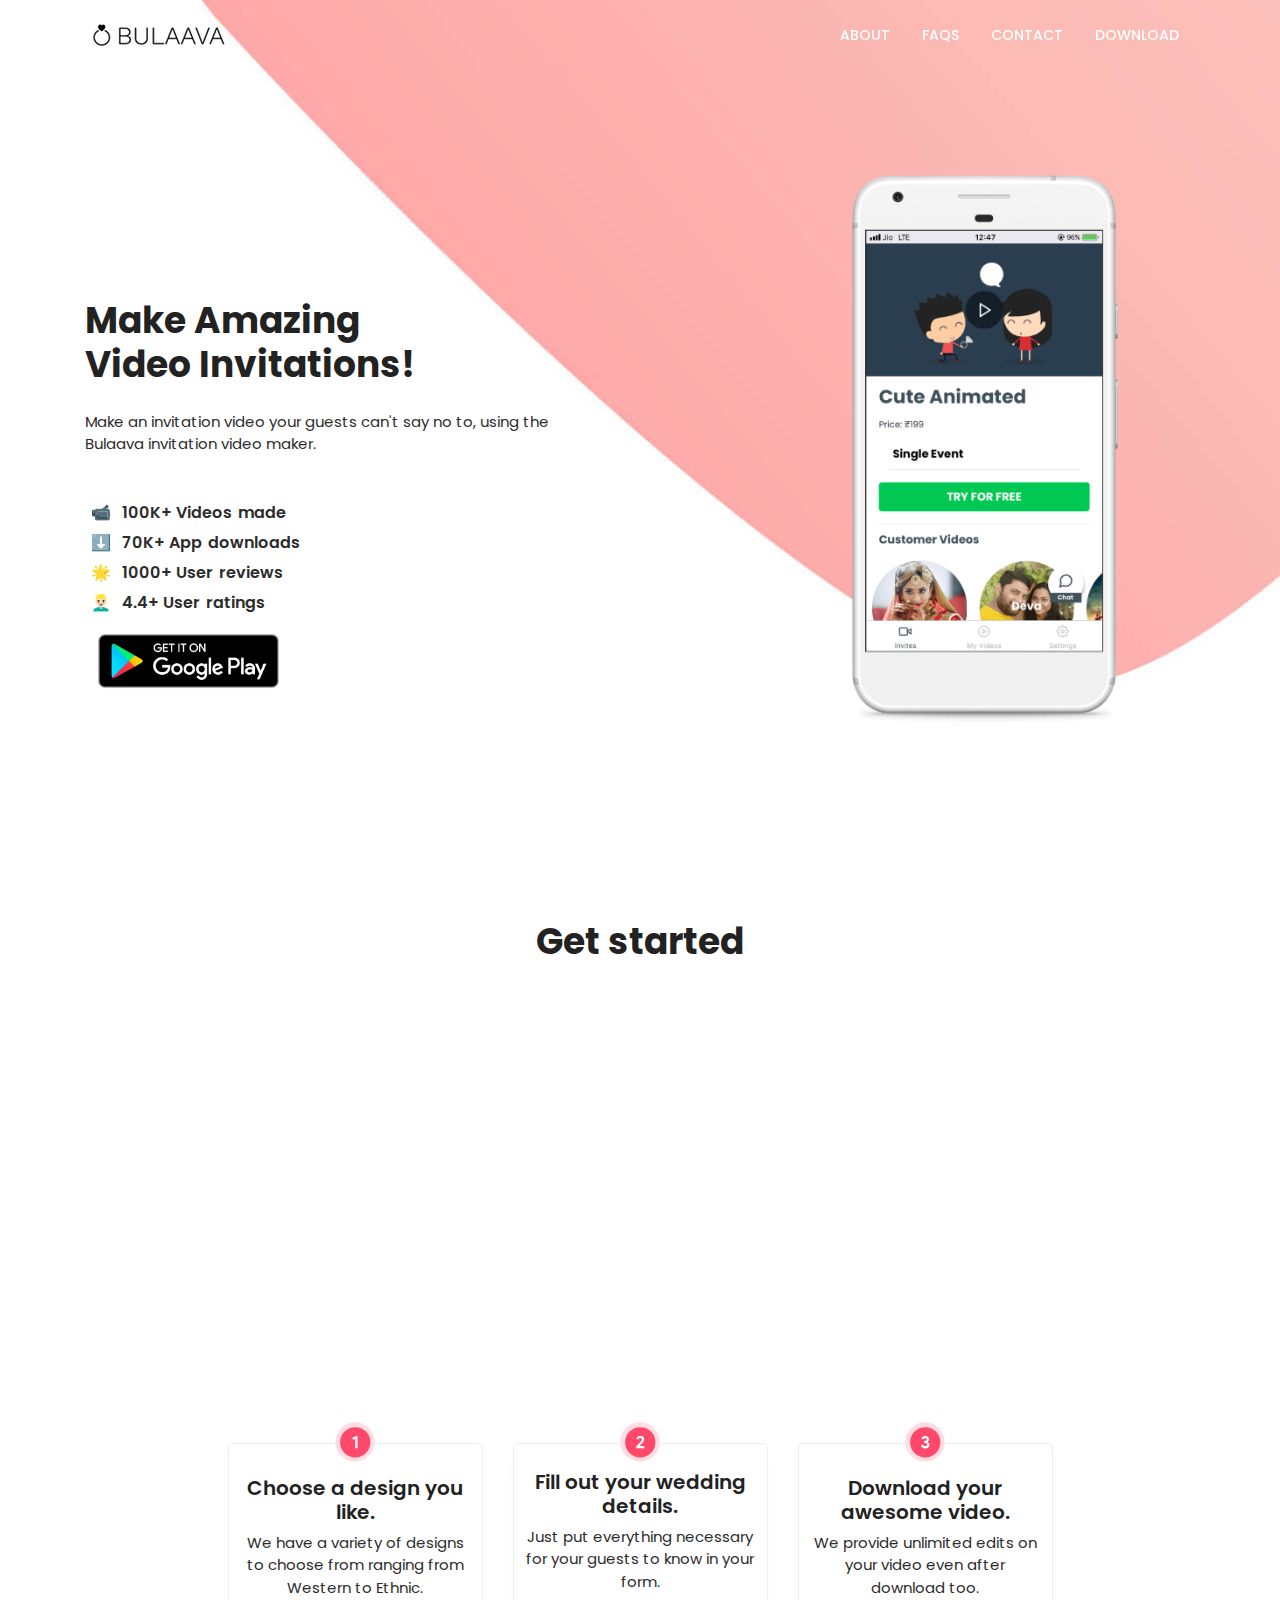
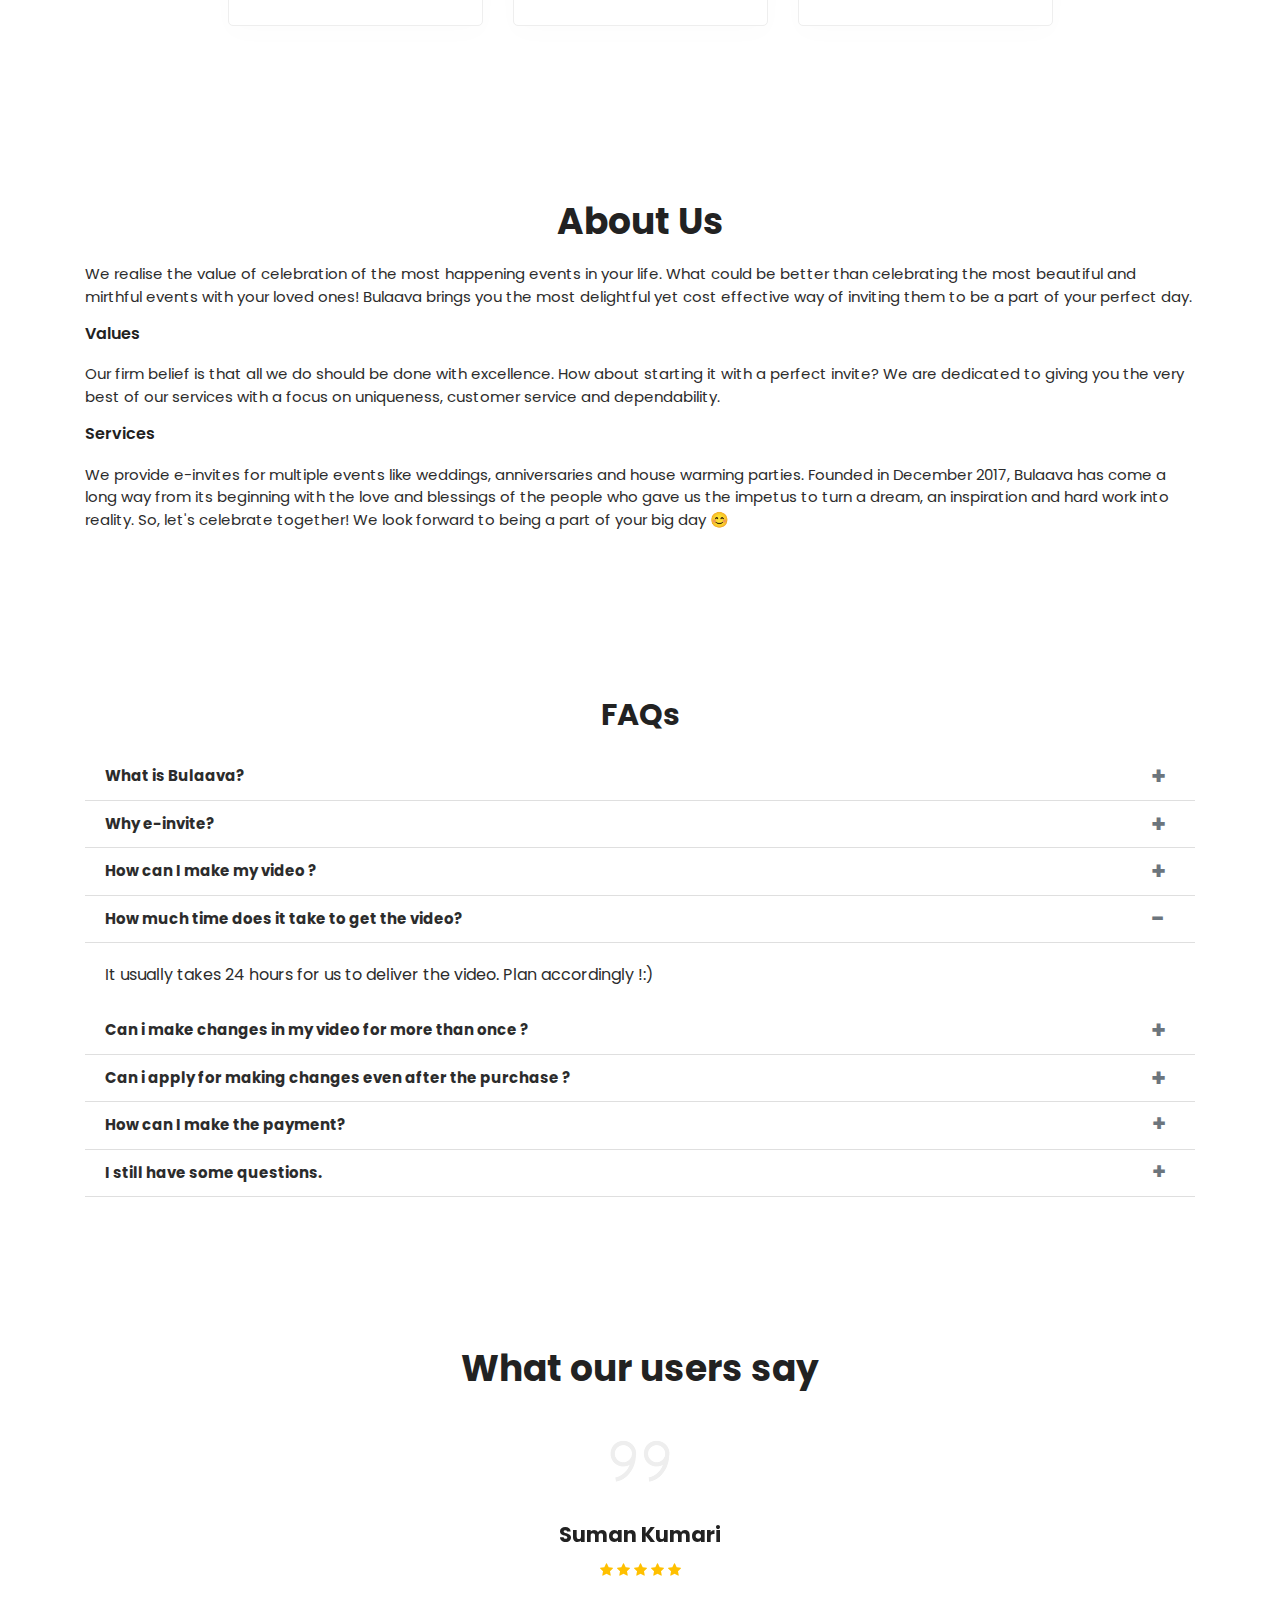
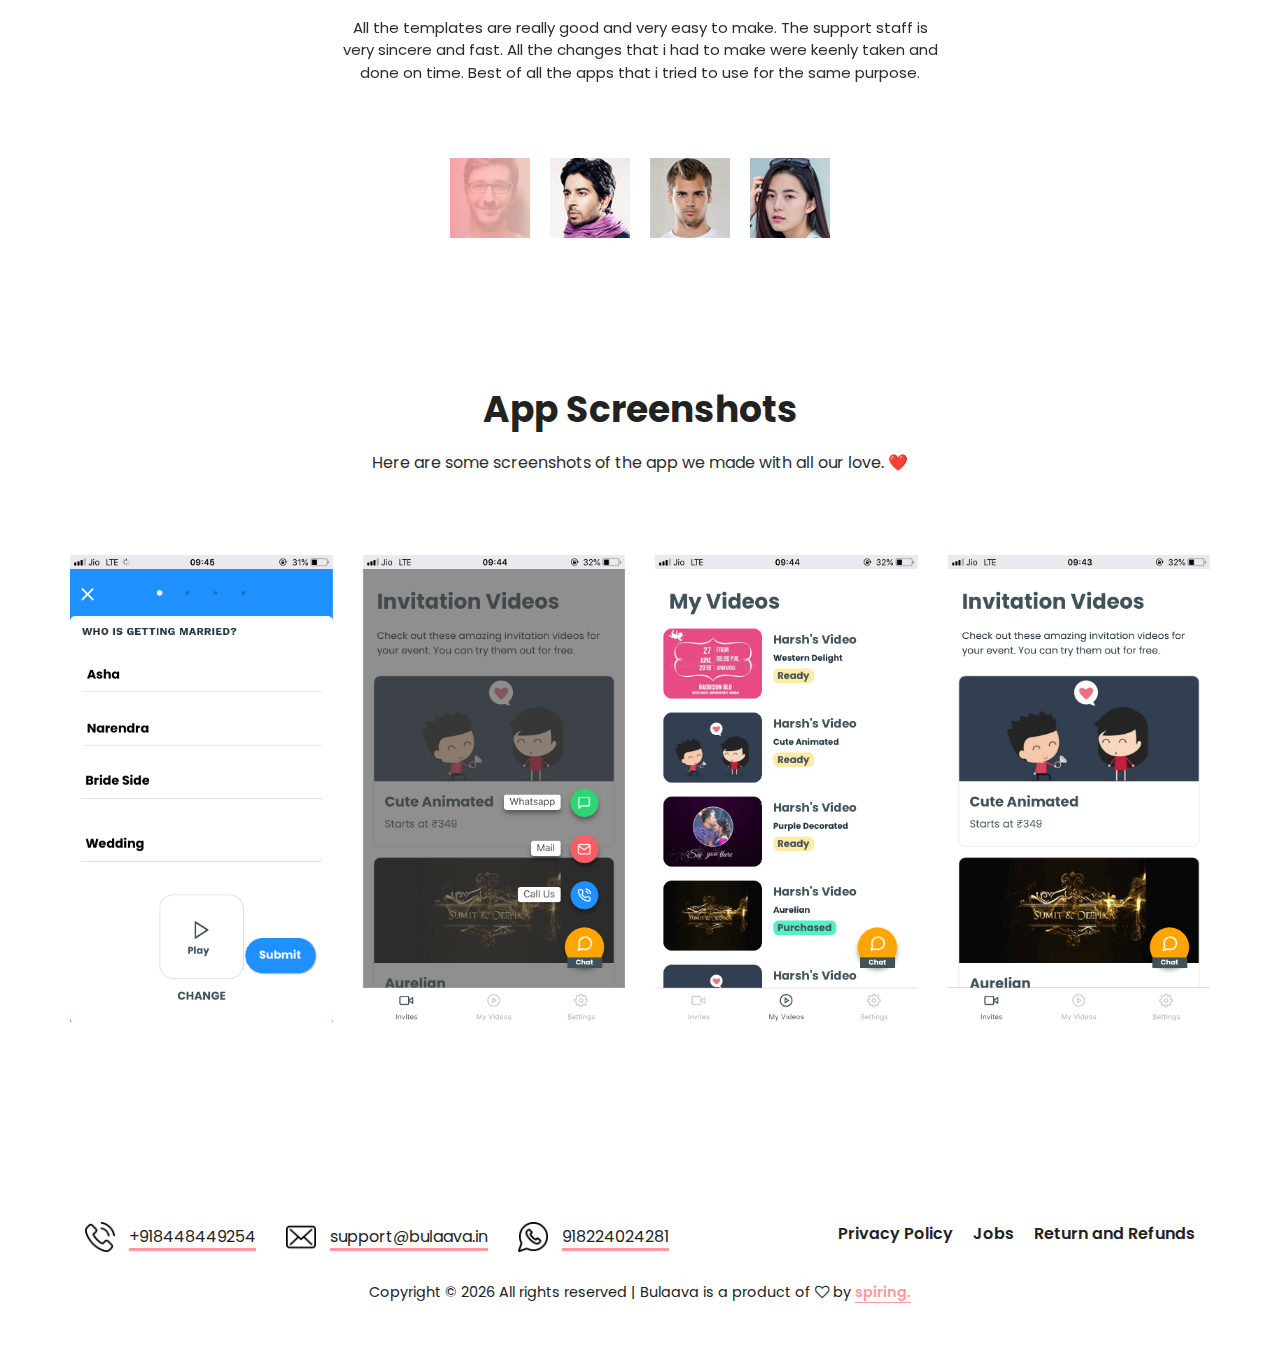
==== index.html @ dfc0f829 "Added critical css for home" ====
<!DOCTYPE html>
<html lang="zxx" class="no-js">
  <head>
    <!-- Mobile Specific Meta -->
    <style>
      ::-webkit-input-placeholder {
        color: #777777;
        font-weight: 300;
      }
      :-moz-placeholder {
        color: #777777;
        opacity: 1;
        font-weight: 300;
      }
      ::-moz-placeholder {
        color: #777777;
        opacity: 1;
        font-weight: 300;
      }
      :-ms-input-placeholder {
        color: #777777;
        font-weight: 300;
      }
      ::-ms-input-placeholder {
        color: #777777;
        font-weight: 300;
      }
      body {
        color: #2c2c2c;
        font-family: "Poppins", sans-serif;
        font-size: 16px;
        font-weight: 400;
        position: relative;
        background: #fff;
      }
      ul {
        margin: 0;
        padding: 0;
        list-style: none;
      }
      iframe {
        border: 0;
      }
      a {
        text-decoration: none;
        outline: 0;
      }
      h1 {
        font-family: "Poppins", sans-serif;
        color: #222;
        line-height: 1.2em !important;
        margin-bottom: 0;
        margin-top: 0;
        font-weight: 600;
      }
      h1 {
        font-size: 36px;
      }
      .text-center {
        text-align: center;
      }
      .section-gap-bottom {
        padding-bottom: 150px;
      }
      @media (max-width: 991px) {
        .section-gap-bottom {
          padding-bottom: 70px;
        }
      }
      @media (max-width: 991px) {
        .download-button {
          -webkit-box-direction: normal !important;
          -webkit-box-orient: vertical !important;
          -webkit-flex-direction: column !important;
          -moz-flex-direction: column !important;
          -ms-flex-direction: column !important;
          flex-direction: column !important;
        }
      }
      h1 {
        font-size: 36px;
      }
      h1 {
        line-height: 1.5em;
        font-weight: 700;
      }
      p {
        font-size: 15px;
      }
      .main-menu {
        padding-top: 20px;
      }
      .main-menu > .row {
        padding: 0 15px;
      }
      #header {
        padding: 0px 0px 20px 0px;
        position: fixed;
        left: 0;
        top: 0;
        right: 0;
        z-index: 997;
      }
      @media (max-width: 673px) {
        #logo {
          margin-left: 20px;
        }
      }
      #header #logo img {
        padding: 0;
        margin: 0;
      }
      @media (max-width: 768px) {
        #header #logo img {
          max-height: 40px;
        }
      }
      .nav-menu,
      .nav-menu * {
        margin: 0;
        padding: 0;
        list-style: none;
      }
      .nav-menu li {
        position: relative;
        white-space: nowrap;
      }
      .nav-menu > li {
        float: left;
      }
      #nav-menu-container {
        margin: 0;
      }
      .nav-menu a {
        padding: 0 18px;
        margin: 0 -2px;
        text-decoration: none;
        display: inline-block;
        color: #fff;
        font-size: 14px;
        font-weight: 500;
        font-family: "Poppins", sans-serif;
        text-transform: uppercase;
        outline: none;
      }
      @media (max-width: 960px) {
        #nav-menu-container {
          display: none;
        }
      }
      .home-banner-area {
        background: url(../img/home-banner-bg.jpg) center;
        background-size: cover;
      }
      @media (max-width: 991px) {
        .home-banner-area {
          background-position: 20% 0;
        }
      }
      .home-banner-area .banner-img {
        text-align: right;
      }
      @media (max-width: 1440px) {
        .home-banner-area .banner-img {
          text-align: left;
        }
        .home-banner-area .banner-img img {
          width: 80%;
        }
      }
      @media (max-width: 991px) {
        .home-banner-area .banner-img {
          text-align: center;
        }
      }
      @media (max-width: 767px) {
        .home-banner-area .banner-img {
          display: none;
        }
      }
      @media (max-width: 991px) {
        .home-banner-area .fullscreen {
          height: 700px !important;
        }
      }
      .fact {
        margin: 6px;
        font-weight: 600;
        word-spacing: 1.4px;
      }
      h1 {
        margin-bottom: 20px;
      }
      .figure {
        float: left;
        min-width: 31px;
      }
      .home-banner-content {
        margin-top: 100px;
      }
      .home-banner-content h1 {
        font-size: 36px;
        margin-bottom: 25px;
      }
      @media (max-width: 991.98px) {
        .home-banner-content h1 {
          font-size: 36px;
        }
      }
      @media (max-width: 1199.98px) {
        .home-banner-content h1 {
          font-size: 35px;
        }
      }
      @media (max-width: 767px) {
        .home-banner-content h1 {
          margin-top: 50px;
        }
      }
      .home-banner-content p {
        margin-bottom: 45px;
        margin-right: 20px;
      }
      .about-video-area {
        position: relative;
      }
      .about-video-area h1 {
        padding: 20px 0;
      }
      .section-gap-bottom {
        padding-bottom: 150px;
      }
    </style>
    <meta
      name="viewport"
      content="width=device-width, initial-scale=1, shrink-to-fit=no"
    />
    <!-- Favicon-->
    <link rel="shortcut icon" href="img/fav.png" />
    <!-- Author Meta -->
    <meta name="author" content="bulaava" />
    <!-- Meta Description -->
    <meta
      name="description"
      content="Make an invitation video your guests can't say no to, using the Bulaava invitation video maker. Create and Whatsapp invitation video you make simple, fast and free."
    />
    <!-- Meta Keyword -->
    <meta name="keywords" content="" />
    <!-- meta character set -->
    <meta charset="UTF-8" />
    <!-- Site Title -->
    <title>Bulaava</title>
    <!-- Global site tag (gtag.js) - Google Analytics -->
    <script
      async
      src="https://www.googletagmanager.com/gtag/js?id=UA-110171603-3"
    ></script>
    <script>
      window.dataLayer = window.dataLayer || [];
      function gtag() {
        dataLayer.push(arguments);
      }
      gtag("js", new Date());

      gtag("config", "UA-110171603-3");
    </script>
    <link
      href="https://fonts.googleapis.com/css?family=Poppins:300,400,500,600,700&display=swap"
      rel="stylesheet"
    />
    <link
      href="https://fonts.googleapis.com/css?family=Open+Sans&display=swap"
      rel="stylesheet"
    />
    <!--
    CSS
    ============================================= -->
    <link rel="stylesheet" href="css/linearicons.css" />
    <link rel="stylesheet" href="css/font-awesome.min.css" />
    <link rel="stylesheet" href="css/bootstrap.min.css" />
    <link rel="stylesheet" href="css/magnific-popup.css" />
    <link rel="stylesheet" href="css/hexagons.min.css" />
    <link rel="stylesheet" href="css/owl.carousel.min.css" />
    <link rel="stylesheet" href="css/main.css" />
  </head>

  <body>
    <!-- start header Area -->
    <header id="header">
      <div class="container main-menu">
        <div class="row align-items-center justify-content-between d-flex">
          <div id="logo">
            <a aria-label="Read more" href="index.html"
              ><img src="img/logo.png" alt="" title=""
            /></a>
          </div>
          <nav id="nav-menu-container">
            <ul class="nav-menu">
              <li><a aria-label="About Us" href="#about">About</a></li>
              <li><a aria-label="FAQs" href="#faqs">FAQs</a></li>
              <li><a aria-label="Contact" href="#contact">Contact</a></li>
              <li>
                <a
                  class="nav-download-button"
                  target="_blank"
                  aria-label="Read more"
                  href="https://play.google.com/store/apps/details?id=wedding.invitation.videos"
                  >Download</a
                >
              </li>
            </ul>
          </nav>
        </div>
      </div>
    </header>
    <!-- end header Area -->

    <!-- start banner Area -->
    <section class="home-banner-area">
      <div class="container">
        <div
          class="row fullscreen d-flex align-items-center justify-content-between"
        >
          <div class="home-banner-content col-lg-6 col-md-6">
            <h1>
              Make Amazing <br />
              Video Invitations!
            </h1>
            <p>
              Make an invitation video your guests can't say no to, using the
              Bulaava invitation video maker.
            </p>
            <ul id="facts-list">
              <li class="fact">
                <span class="figure"> 📹 </span> 100K+ Videos made
              </li>
              <li class="fact">
                <span class="figure"> ⬇️</span> 70K+ App downloads
              </li>
              <li class="fact">
                <span class="figure"> 🌟 </span> 1000+ User reviews
              </li>
              <li class="fact">
                <span class="figure"> 👱🏻‍♂️</span> 4.4+ User ratings
              </li>
            </ul>
            <div class="download-button d-flex flex-row justify-content-start">
              <a
                aria-label="Read more"
                href="https://play.google.com/store/apps/details?id=wedding.invitation.videos"
              >
                <img
                  style="height: 80px"
                  src="img/google-play-badge.png"
                  alt="Download button"
                />
              </a>
            </div>
          </div>
          <div class="banner-img col-lg-4 col-md-6">
            <img class="img-fluid" src="img/screen-1.png" alt="" />
          </div>
        </div>
      </div>
    </section>
    <!-- End banner Area -->

    <!-- Start fact Area -->
    <!-- <section class="fact-area">
  <div class="container">
    <div class="fact-box">
      <div class="row align-items-center">
        <div class="col single-fact">
          <h2>100K+</h2>
          <p>📹 Videos Made</p>
        </div>
        <div class="col single-fact">
          <h2>60K+</h2>
          <p>⬇️ App Downloads</p>
        </div>
        <div class="col single-fact">
          <h2>500+</h2>
          <p>🌟 User Reviews</p>
        </div>
        <div class="col single-fact">
          <h2>4.3</h2>
          <p>👱🏻‍♂️ User Ratings</p>
        </div> -->
    <!-- <div class="col single-fact">
          <h2>15K+</h2>
          <p>Pro User</p>
        </div> -->
    <!-- </div>
        </div>
      </div>
    </section> -->
    <!-- End fact Area -->
    <!-- Start about Area -->
    <!-- <section class="about-area">
      <div class="container">
        <div class="row align-items-center">
          <div class="col-lg-5 home-about-left">
            <img class="img-fluid" src="img/iphone.png" alt="" />
          </div>
          <div class="offset-lg-1 col-lg-5 home-about-right">
            <h1>
              We Believe in <br />
              beautiful design.
            </h1>
            <p>
              Lorem ipsum dolor sit amet, consectetur adipisicing elit, sed do
              eiusmod tempor incididunt ut labore et dolore magna aliqua.Ut enim
              ad minim. Lorem ipsum dolor sit amet, consectetur adipisicing
              elit, sed do eiusmod tempor.
            </p>
            <a
            aria-label="Read more"
            class="primary-btn text-uppercase"
            href="#"
            >Get Details</a
            >
          </div>
          <div class="col-lg-6 home-about-right home-about-right2">
            <h1>
              Simple and Flexible <br />
              Process
            </h1>
            <p>
              Lorem ipsum dolor sit amet, consectetur adipisicing elit, sed do
              eiusmod tempor incididunt ut labore et dolore magna aliqua.Ut enim
              ad minim. Lorem ipsum dolor sit amet, consectetur adipisicing
              elit, sed do eiusmod tempor.
            </p>
            <div class="download-button d-flex flex-row justify-content-start">
              <div class="buttons dark flex-row d-flex">
                <i class="fa fa-android" aria-hidden="true"></i>
                <div class="desc">
                  <a aria-label="Read more" href="#">
                    <p>
                      <span>Available</span> <br />
                      on Play Store
                    </p>
                  </a>
                </div>
              </div>
            </div>
          </div>
          <div class="col-lg-5 home-about-left">
            <img class="img-fluid" src="img/iphone2.png" alt="" />
          </div>
        </div>
      </div>
    </section> -->
    <!-- End about Area -->
    <!-- Start about-video Area -->

    <section class="about-video-area section-gap-bottom">
      <div class="container">
        <h1 class="text-center">Get started</h1>
        <div class="d-flex justify-content-center mt-3">
          <div class="col-md-8 col-lg-8">
            <div
              class="embed-responsive embed-responsive-16by9 aos-init aos-animate"
              data-aos="fade-up"
              data-aos-duration="800"
              id="_no-clickjacking-0"
              style="opacity: 1; overflow: visible;"
            >
              <iframe
                class="embed-responsive-item"
                title="Mailmeteor product demo video"
                src="https://www.youtube-nocookie.com/embed/s2ddWScS4DU?vq=hd720"
                show-info="O"
                data-src="https://www.youtube-nocookie.com/embed/s2ddWScS4DU?vq=hd720"
                frameborder="0"
                allow="accelerometer; autoplay; encrypted-media; gyroscope; picture-in-picture"
                allowfullscreen=""
              ></iframe>
            </div>
          </div>
        </div>
        <div class="row mt-4 d-flex justify-content-center">
          <div
            class="col-md-12 col-lg-3 pt-3 pb-4 aos-init"
            data-aos="fade-up"
            data-aos-duration="800"
            data-aos-easing="ease-out"
          >
            <div class="tutorialcard pt-3">
              <h3 id="steps1" class="text-center pt-3">
                Choose a design you like.
              </h3>
              <p class="text-center">
                We have a variety of designs to choose from ranging from Western
                to Ethnic.
              </p>
            </div>
          </div>
          <div
            class="col-md-12 col-lg-3 pt-3 pb-4 aos-init"
            data-aos="fade-up"
            data-aos-duration="800"
            data-aos-easing="ease-out"
            data-aos-delay="100"
          >
            <div class="tutorialcard">
              <h3 id="steps2" class="text-center pt-3">
                Fill out your wedding details.
              </h3>
              <p class="text-center">
                Just put everything necessary for your guests to know in your
                form.
              </p>
            </div>
          </div>
          <div
            class="col-md-12 col-lg-3 pt-3 pb-4 aos-init"
            data-aos="fade-up"
            data-aos-duration="800"
            data-aos-easing="ease-out"
            data-aos-delay="200"
          >
            <div class="tutorialcard pt-3">
              <h3 id="steps3" class="text-center pt-3">
                Download your awesome video.
              </h3>
              <p class="text-center">
                We provide unlimited edits on your video even after download
                too.
              </p>
            </div>
          </div>
        </div>
      </div>
    </section>
    <!-- End about-video Area -->

    <section id="about" class="about-us-area section-gap-bottom">
      <div class="container">
        <h1 class="text-center">About Us</h1>
        <p>
          We realise the value of celebration of the most happening events in
          your life. What could be better than celebrating the most beautiful
          and mirthful events with your loved ones! Bulaava brings you the most
          delightful yet cost effective way of inviting them to be a part of
          your perfect day.
        </p>
        <h5>
          Values
        </h5>
        <p>
          Our firm belief is that all we do should be done with excellence. How
          about starting it with a perfect invite? We are dedicated to giving
          you the very best of our services with a focus on uniqueness, customer
          service and dependability.
        </p>
        <h5>Services</h5>
        <p>
          We provide e-invites for multiple events like weddings, anniversaries
          and house warming parties. Founded in December 2017, Bulaava has come
          a long way from its beginning with the love and blessings of the
          people who gave us the impetus to turn a dream, an inspiration and
          hard work into reality. So, let's celebrate together! We look forward
          to being a part of your big day 😊
        </p>
      </div>
    </section>
    <section id="faqs" class="faq-area section-gap-bottom">
      <div class="container">
        <h2 id="faq" class="text-center">FAQs</h2>

        <div id="accordion">
          <div class="card">
            <div
              class="card-header accordionpointer collapsed"
              id="heading1"
              data-toggle="collapse"
              data-target="#collapse1"
              aria-expanded="true"
            >
              <p class="mb-0" aria-expanded="true" aria-controls="collapse1">
                What is Bulaava?
              </p>
              <span class="faqexpander"></span>
            </div>

            <div
              id="collapse1"
              class="collapse"
              aria-labelledby="heading1"
              data-parent="#accordion"
              style=""
            >
              <div class="card-body">
                Bulaava is an e-invitation video making company, We make all
                kinds of online invitation videos that you can share easily to
                all your guests.
              </div>
            </div>
          </div>

          <div class="card">
            <div
              class="card-header accordionpointer collapsed"
              id="heading2"
              data-toggle="collapse"
              data-target="#collapse2"
            >
              <p class="mb-0" aria-expanded="false" aria-controls="collapse2">
                Why e-invite?
              </p>
              <span class="faqexpander"></span>
            </div>
            <div
              id="collapse2"
              class="collapse"
              aria-labelledby="heading2"
              data-parent="#accordion"
            >
              <div class="card-body">
                E-invite is the latest trend among the people as it lets you
                invite a large number of guests in an easy, cost effective and a
                delightful way. Also save a plant by using online wedding
                invitation, so mother nature will love you even more :)
              </div>
            </div>
          </div>
          <div class="card">
            <div
              class="card-header accordionpointer collapsed"
              id="heading3"
              data-toggle="collapse"
              data-target="#collapse3"
              aria-expanded="false"
            >
              <p class="mb-0" aria-expanded="false" aria-controls="collapse3">
                How can I make my video ?
              </p>
              <span class="faqexpander"></span>
            </div>
            <div
              id="collapse3"
              class="collapse"
              aria-labelledby="heading3"
              data-parent="#accordion"
              style=""
            >
              <div class="card-body">
                The order placement process is easier than you could imagine !
                <ul>
                  <li>
                    1) Choose a template/video appearing on our website and
                    select it.
                  </li>
                  <li>
                    2) Click the "Make video" button on the product page,
                  </li>
                  <li>
                    3) A form will appear to you, asking details about your
                    event, for example: bride's and groom's name, date of the
                    event, time, venue,pictures (if any), etc.
                  </li>
                  <li>
                    4) Fill the form and submit it.
                  </li>
                </ul>
              </div>
            </div>
          </div>
          <div class="card">
            <div
              class="card-header accordionpointer"
              id="heading4"
              data-toggle="collapse"
              data-target="#collapse4"
              aria-expanded="false"
            >
              <p class="mb-0" aria-expanded="false" aria-controls="collapse4">
                How much time does it take to get the video?
              </p>
              <span class="faqexpander"></span>
            </div>
            <div
              id="collapse4"
              class="collapse show"
              aria-labelledby="heading4"
              data-parent="#accordion"
              style=""
            >
              <div class="card-body">
                It usually takes 24 hours for us to deliver the video. Plan
                accordingly !:)
              </div>
            </div>
          </div>
          <div class="card">
            <div
              class="card-header accordionpointer collapsed"
              id="heading5"
              data-toggle="collapse"
              data-target="#collapse5"
            >
              <p class="mb-0" aria-expanded="false" aria-controls="collapse5">
                Can i make changes in my video for more than once ?
              </p>
              <span class="faqexpander"></span>
            </div>
            <div
              id="collapse5"
              class="collapse"
              aria-labelledby="heading5"
              data-parent="#accordion"
            >
              <div class="card-body">
                Yes, sure.
              </div>
            </div>
          </div>
          <div class="card">
            <div
              class="card-header accordionpointer collapsed"
              id="heading6"
              data-toggle="collapse"
              data-target="#collapse6"
            >
              <p class="mb-0" aria-expanded="false" aria-controls="collapse6">
                Can i apply for making changes even after the purchase ?
              </p>
              <span class="faqexpander"></span>
            </div>
            <div
              id="collapse6"
              class="collapse"
              aria-labelledby="heading6"
              data-parent="#accordion"
            >
              <div class="card-body">
                Yes, you can make changes or apply for the edits before/after
                the purchase. Depending on the type of customization, they may
                be chargeable or free.
              </div>
            </div>
          </div>
          <div class="card">
            <div
              class="card-header accordionpointer collapsed"
              id="heading7"
              data-toggle="collapse"
              data-target="#collapse7"
            >
              <p class="mb-0" aria-expanded="false" aria-controls="collapse7">
                How can I make the payment?
                <span class="faqexpander"></span>
              </p>
            </div>

            <div
              id="collapse7"
              class="collapse"
              aria-labelledby="heading7"
              data-parent="#accordion"
            >
              <div class="card-body">
                We currently accept payments using Net Banking/Debit Card/Credit
                Card/PayTM/Bank Transfer.
              </div>
            </div>
          </div>
          <div class="card">
            <div
              class="card-header accordionpointer collapsed"
              id="heading8"
              data-toggle="collapse"
              data-target="#collapse8"
            >
              <p class="mb-0" aria-expanded="false" aria-controls="collapse8">
                I still have some questions.
                <span class="faqexpander"></span>
              </p>
            </div>

            <div
              id="collapse8"
              class="collapse"
              aria-labelledby="heading8"
              data-parent="#accordion"
            >
              <div class="card-body">
                You can always contact us at support@bulaava.in
              </div>
            </div>
          </div>
        </div>
      </div>
    </section>

    <!-- Start Testimonials Area -->
    <section class="testimonials-area section-gap-bottom">
      <div class="container">
        <h2 class="heading">What our users say</h2>
        <div class="testi-slider owl-carousel" data-slider-id="1">
          <div class="item">
            <div class="testi-item">
              <img src="img/quote.png" alt="" />
              <h4>Suman Kumari</h4>
              <ul class="list">
                <li>
                  <a aria-label="Read more" href="#"
                    ><i class="fa fa-star"></i
                  ></a>
                </li>
                <li>
                  <a aria-label="Read more" href="#"
                    ><i class="fa fa-star"></i
                  ></a>
                </li>
                <li>
                  <a aria-label="Read more" href="#"
                    ><i class="fa fa-star"></i
                  ></a>
                </li>
                <li>
                  <a aria-label="Read more" href="#"
                    ><i class="fa fa-star"></i
                  ></a>
                </li>
                <li>
                  <a aria-label="Read more" href="#"
                    ><i class="fa fa-star"></i
                  ></a>
                </li>
              </ul>
              <div class="wow fadeIn" data-wow-duration="1s">
                <p>
                  All the templates are really good and very easy to make. The
                  support staff is very sincere and fast. All the changes that i
                  had to make were keenly taken and done on time. Best of all
                  the apps that i tried to use for the same purpose.
                </p>
              </div>
            </div>
          </div>
          <div class="item">
            <div class="testi-item">
              <img src="img/quote.png" alt="" />
              <h4>Shilpa Gandhi</h4>
              <ul class="list">
                <li>
                  <a aria-label="Read more" href="#"
                    ><i class="fa fa-star"></i
                  ></a>
                </li>
                <li>
                  <a aria-label="Read more" href="#"
                    ><i class="fa fa-star"></i
                  ></a>
                </li>
                <li>
                  <a aria-label="Read more" href="#"
                    ><i class="fa fa-star"></i
                  ></a>
                </li>
                <li>
                  <a aria-label="Read more" href="#"
                    ><i class="fa fa-star"></i
                  ></a>
                </li>
                <li>
                  <a aria-label="Read more" href="#"
                    ><i class="fa fa-star"></i
                  ></a>
                </li>
              </ul>
              <div class="wow fadeIn" data-wow-duration="1s">
                <p>
                  I announced my wedding date through bulaava invites video.
                  Everyone liked the video. Theme was Royal. Bulaava team is
                  very responsive and helpful. It was great experience. Thankyou
                  👍
                </p>
              </div>
            </div>
          </div>
          <div class="item">
            <div class="testi-item">
              <img src="img/quote.png" alt="" />
              <h4>Tushar Naswiz</h4>
              <ul class="list">
                <li>
                  <a aria-label="Read more" href="#"
                    ><i class="fa fa-star"></i
                  ></a>
                </li>
                <li>
                  <a aria-label="Read more" href="#"
                    ><i class="fa fa-star"></i
                  ></a>
                </li>
                <li>
                  <a aria-label="Read more" href="#"
                    ><i class="fa fa-star"></i
                  ></a>
                </li>
                <li>
                  <a aria-label="Read more" href="#"
                    ><i class="fa fa-star"></i
                  ></a>
                </li>
                <li>
                  <a aria-label="Read more" href="#"
                    ><i class="fa fa-star"></i
                  ></a>
                </li>
              </ul>
              <div class="wow fadeIn" data-wow-duration="1s">
                <p>
                  What a great app, really value for money great support through
                  Whatsapp about editing images and music. Good work team,
                  instant service. You deserve more than 5 star guys keep it
                  up.😊
                </p>
              </div>
            </div>
          </div>
          <div class="item">
            <div class="testi-item">
              <img src="img/quote.png" alt="" />
              <h4>Reetu Khalkho</h4>
              <ul class="list">
                <li>
                  <a aria-label="Read more" href="#"
                    ><i class="fa fa-star"></i
                  ></a>
                </li>
                <li>
                  <a aria-label="Read more" href="#"
                    ><i class="fa fa-star"></i
                  ></a>
                </li>
                <li>
                  <a aria-label="Read more" href="#"
                    ><i class="fa fa-star"></i
                  ></a>
                </li>
                <li>
                  <a aria-label="Read more" href="#"
                    ><i class="fa fa-star"></i
                  ></a>
                </li>
                <li>
                  <a aria-label="Read more" href="#"
                    ><i class="fa fa-star"></i
                  ></a>
                </li>
              </ul>
              <div class="wow fadeIn" data-wow-duration="1s">
                <p>
                  Superb, easy to use, great team to support, i requested them
                  to do it urgently and i received it on time. completley worth.
                </p>
              </div>
            </div>
          </div>
        </div>
        <div
          class="owl-thumbs d-flex justify-content-center"
          data-slider-id="1"
        >
          <div class="owl-thumb-item">
            <div>
              <img class="img-fluid" src="img/testimonial/t1.jpg" alt="" />
            </div>
            <div class="overlay overlay-grad"></div>
          </div>
          <div class="owl-thumb-item">
            <div>
              <img class="img-fluid" src="img/testimonial/t2.jpg" alt="" />
            </div>
            <div class="overlay overlay-grad"></div>
          </div>
          <div class="owl-thumb-item">
            <div>
              <img class="img-fluid" src="img/testimonial/t3.jpg" alt="" />
            </div>
            <div class="overlay overlay-grad"></div>
          </div>
          <div class="owl-thumb-item">
            <div>
              <img class="img-fluid" src="img/testimonial/t4.jpg" alt="" />
            </div>
            <div class="overlay overlay-grad"></div>
          </div>
        </div>
      </div>
    </section>
    <!-- End Testimonials Area -->

    <!-- Start Screenshot Area -->
    <section class="screenshot-area-top section-gap-bottom">
      <div class="container">
        <div class="row d-flex justify-content-center">
          <div class="col-lg-6">
            <div class="section-title text-center">
              <h2>App Screenshots</h2>
              <p>
                Here are some screenshots of the app we made with all our love.
                ❤️
              </p>
            </div>
          </div>
        </div>
        <div class="row">
          <div class="owl-carousel owl-screenshot">
            <div class="single-screenshot">
              <img class="img-fluid" src="img/screenshots/1.PNG" alt="" />
            </div>
            <div class="single-screenshot">
              <img class="img-fluid" src="img/screenshots/2.PNG" alt="" />
            </div>
            <div class="single-screenshot">
              <img class="img-fluid" src="img/screenshots/3.PNG" alt="" />
            </div>
            <div class="single-screenshot">
              <img class="img-fluid" src="img/screenshots/4.PNG" alt="" />
            </div>
          </div>
        </div>
      </div>
    </section>
    <!-- End Screenshot Area -->

    <!-- Start Pricing Area -->
    <!-- <section class="pricing-area">
                                              <div class="container">
                                                <div class="row d-flex justify-content-center">
                                                  <div class="col-lg-6">
                                                    <div class="section-title text-center">
                                                      <h2>Suitable Pricing Plans</h2>
                                                      <p>
                                                        Lorem ipsum dolor sit amet, consectetur adipisicing elit, sed do
                                                        eiusmod tempor incididunt ut labore et dolore magna aliqua.
                                                      </p>
                                                    </div>
                                                  </div>
                                                </div>
                                                
                                                <div class="row">
                                                  <div class="col-lg-4 col-md-6">
                                                    <div class="single-price">
                                                      <div class="top-sec d-flex justify-content-between">
                                                        <div class="top-left">
                                                          <h4>Standard</h4>
                                                          <p>For the <br />individuals</p>
                                                        </div>
                                                        <div class="top-right">
                                                          <h1>£199</h1>
                                                        </div>
                                                      </div>
                                                      <div class="end-sec">
                                                        <ul>
                                                          <li>2.5 GB Free Photos</li>
                                                          <li>Secure Online Transfer Indeed</li>
                                                          <li>Unlimited Styles for interface</li>
                                                          <li>Reliable Customer Service</li>
                                                          <li>Manual Backup Provided</li>
                                                        </ul>
                                                        <button class="primary-btn price-btn mt-20">
                                                          Purchase Plan
                                                        </button>
                                                      </div>
                                                    </div>
                                                  </div>
                                                  <div class="col-lg-4 col-md-6">
                                                    <div class="single-price">
                                                      <div class="top-sec d-flex justify-content-between">
                                                        <div class="top-left">
                                                          <h4>Business</h4>
                                                          <p>For <br />small Company</p>
                                                        </div>
                                                        <div class="top-right">
                                                          <h1>£399</h1>
                                                        </div>
                                                      </div>
                                                      <div class="end-sec">
                                                        <ul>
                                                          <li>2.5 GB Free Photos</li>
                                                          <li>Secure Online Transfer Indeed</li>
                                                          <li>Unlimited Styles for interface</li>
                                                          <li>Reliable Customer Service</li>
                                                          <li>Manual Backup Provided</li>
                                                        </ul>
                                                        <button class="primary-btn price-btn mt-20">
                                                          Purchase Plan
                                                        </button>
                                                      </div>
                                                    </div>
                                                  </div>
                                                  <div class="col-lg-4 col-md-6">
                                                    <div class="single-price">
                                                      <div class="top-sec d-flex justify-content-between">
                                                        <div class="top-left">
                                                          <h4>Ultimate</h4>
                                                          <p>For <br />large Company</p>
                                                        </div>
                                                        <div class="top-right">
                                                          <h1>£499</h1>
                                                        </div>
                                                      </div>
                                                      <div class="end-sec">
                                                        <ul>
                                                          <li>2.5 GB Free Photos</li>
                                                          <li>Secure Online Transfer Indeed</li>
                                                          <li>Unlimited Styles for interface</li>
                                                          <li>Reliable Customer Service</li>
                                                          <li>Manual Backup Provided</li>
                                                        </ul>
                                                        <button class="primary-btn price-btn mt-20">
                                                          Purchase Plan
                                                        </button>
                                                      </div>
                                                    </div>
                                                  </div>
                                                </div>
                                              </div>
                                            </section> -->
    <!-- End Pricing Area -->

    <!-- Start Footer Area -->
    <footer id="contact" class="footer-area section-small-gap">
      <div class="container">
        <div class="row">
          <div class="col-lg-7 col-md-7">
            <ul class="contact">
              <li>
                <img class="" src="img/contact (1).png" alt="" />
                <a aria-label="Read more" id="contact1" href="tel:918448449254">
                  +918448449254</a
                >
              </li>
              <li>
                <img class="" src="img/contact (2).png" alt="" />
                <a
                  aria-label="Read more"
                  id="contact2"
                  href="mailto:support@bulaava.in"
                >
                  support@bulaava.in</a
                >
              </li>
              <li>
                <img class="" src="img/contact (3).png" alt="" />
                <a
                  aria-label="Read more"
                  id="contact3"
                  href="https://wa.me/918224024281"
                >
                  918224024281</a
                >
              </li>
            </ul>
          </div>
          <div class="col-lg-5 col-md-5">
            <ul class="links">
              <li><a aria-label="Read more" href="#">Privacy Policy</a></li>
              <li><a aria-label="Read more" href="#">Jobs</a></li>
              <li><a aria-label="Read more" href="#">Return and Refunds</a></li>
            </ul>
          </div>
        </div>
        <div class="footer-bottom row align-items-center">
          <p class="footer-text m-0 col-md-12">
            <!-- Link back to Colorlib can't be removed. Template is licensed under CC BY 3.0. -->
            Copyright &copy; <em style="font-style: normal" id="year"></em>
            All rights reserved | Bulaava is a product of
            <i class="fa fa-heart-o" aria-hidden="true"></i> by
            <a
              aria-label="Read more"
              href="https://spiring.co"
              target="_blank"
              rel="noopener"
              class="parent-company-text"
              >spiring.</a
            >
            <!-- Link back to Colorlib can't be removed. Template is licensed under CC BY 3.0. -->
          </p>
        </div>
      </div>
    </footer>
    <!-- End Footer Area -->

    <script src="js/vendor/jquery-3.4.1.min.js"></script>
    <script
      src="https://cdnjs.cloudflare.com/ajax/libs/popper.js/1.12.9/umd/popper.min.js"
      integrity="sha384-ApNbgh9B+Y1QKtv3Rn7W3mgPxhU9K/ScQsAP7hUibX39j7fakFPskvXusvfa0b4Q"
      crossorigin="anonymous"
    ></script>
    <script src="js/tilt.jquery.min.js"></script>
    <script src="js/vendor/bootstrap.min.js"></script>
    <!-- <script
                                              type="text/javascript"
                                              src="https://maps.googleapis.com/maps/api/js?key=AIzaSyBhOdIF3Y9382fqJYt5I_sswSrEw5eihAA"
                                              ></script> -->
    <script src="js/easing.min.js"></script>
    <script src="js/hoverIntent.js"></script>
    <script src="js/superfish.min.js"></script>
    <script src="js/jquery.ajaxchimp.min.js"></script>
    <script src="js/jquery.magnific-popup.min.js"></script>
    <script src="js/owl.carousel.min.js"></script>
    <script src="js/owl-carousel-thumb.min.js"></script>
    <script src="js/hexagons.min.js"></script>
    <script src="js/waypoints.min.js"></script>
    <script src="js/mail-script.js"></script>
    <script src="js/main.js"></script>
  </body>
</html>
---- css/linearicons.css ----
@font-face {
	font-family: 'Linearicons-Free';
	src:url('../fonts/Linearicons-Free.eot?w118d');
	src:url('../fonts/Linearicons-Free.eot?#iefixw118d') format('embedded-opentype'),
		url('../fonts/Linearicons-Free.woff2?w118d') format('woff2'),
		url('../fonts/Linearicons-Free.woff?w118d') format('woff'),
		url('../fonts/Linearicons-Free.ttf?w118d') format('truetype'),
		url('../fonts/Linearicons-Free.svg?w118d#Linearicons-Free') format('svg');
	font-weight: normal;
	font-style: normal;
}

.lnr {
	font-family: 'Linearicons-Free';
	speak: none;
	font-style: normal;
	font-weight: normal;
	font-variant: normal;
	text-transform: none;
	line-height: 1;

	/* Better Font Rendering =========== */
	-webkit-font-smoothing: antialiased;
	-moz-osx-font-smoothing: grayscale;
}

.lnr-home:before {
	content: "\e800";
}
.lnr-apartment:before {
	content: "\e801";
}
.lnr-pencil:before {
	content: "\e802";
}
.lnr-magic-wand:before {
	content: "\e803";
}
.lnr-drop:before {
	content: "\e804";
}
.lnr-lighter:before {
	content: "\e805";
}
.lnr-poop:before {
	content: "\e806";
}
.lnr-sun:before {
	content: "\e807";
}
.lnr-moon:before {
	content: "\e808";
}
.lnr-cloud:before {
	content: "\e809";
}
.lnr-cloud-upload:before {
	content: "\e80a";
}
.lnr-cloud-download:before {
	content: "\e80b";
}
.lnr-cloud-sync:before {
	content: "\e80c";
}
.lnr-cloud-check:before {
	content: "\e80d";
}
.lnr-database:before {
	content: "\e80e";
}
.lnr-lock:before {
	content: "\e80f";
}
.lnr-cog:before {
	content: "\e810";
}
.lnr-trash:before {
	content: "\e811";
}
.lnr-dice:before {
	content: "\e812";
}
.lnr-heart:before {
	content: "\e813";
}
.lnr-star:before {
	content: "\e814";
}
.lnr-star-half:before {
	content: "\e815";
}
.lnr-star-empty:before {
	content: "\e816";
}
.lnr-flag:before {
	content: "\e817";
}
.lnr-envelope:before {
	content: "\e818";
}
.lnr-paperclip:before {
	content: "\e819";
}
.lnr-inbox:before {
	content: "\e81a";
}
.lnr-eye:before {
	content: "\e81b";
}
.lnr-printer:before {
	content: "\e81c";
}
.lnr-file-empty:before {
	content: "\e81d";
}
.lnr-file-add:before {
	content: "\e81e";
}
.lnr-enter:before {
	content: "\e81f";
}
.lnr-exit:before {
	content: "\e820";
}
.lnr-graduation-hat:before {
	content: "\e821";
}
.lnr-license:before {
	content: "\e822";
}
.lnr-music-note:before {
	content: "\e823";
}
.lnr-film-play:before {
	content: "\e824";
}
.lnr-camera-video:before {
	content: "\e825";
}
.lnr-camera:before {
	content: "\e826";
}
.lnr-picture:before {
	content: "\e827";
}
.lnr-book:before {
	content: "\e828";
}
.lnr-bookmark:before {
	content: "\e829";
}
.lnr-user:before {
	content: "\e82a";
}
.lnr-users:before {
	content: "\e82b";
}
.lnr-shirt:before {
	content: "\e82c";
}
.lnr-store:before {
	content: "\e82d";
}
.lnr-cart:before {
	content: "\e82e";
}
.lnr-tag:before {
	content: "\e82f";
}
.lnr-phone-handset:before {
	content: "\e830";
}
.lnr-phone:before {
	content: "\e831";
}
.lnr-pushpin:before {
	content: "\e832";
}
.lnr-map-marker:before {
	content: "\e833";
}
.lnr-map:before {
	content: "\e834";
}
.lnr-location:before {
	content: "\e835";
}
.lnr-calendar-full:before {
	content: "\e836";
}
.lnr-keyboard:before {
	content: "\e837";
}
.lnr-spell-check:before {
	content: "\e838";
}
.lnr-screen:before {
	content: "\e839";
}
.lnr-smartphone:before {
	content: "\e83a";
}
.lnr-tablet:before {
	content: "\e83b";
}
.lnr-laptop:before {
	content: "\e83c";
}
.lnr-laptop-phone:before {
	content: "\e83d";
}
.lnr-power-switch:before {
	content: "\e83e";
}
.lnr-bubble:before {
	content: "\e83f";
}
.lnr-heart-pulse:before {
	content: "\e840";
}
.lnr-construction:before {
	content: "\e841";
}
.lnr-pie-chart:before {
	content: "\e842";
}
.lnr-chart-bars:before {
	content: "\e843";
}
.lnr-gift:before {
	content: "\e844";
}
.lnr-diamond:before {
	content: "\e845";
}
.lnr-linearicons:before {
	content: "\e846";
}
.lnr-dinner:before {
	content: "\e847";
}
.lnr-coffee-cup:before {
	content: "\e848";
}
.lnr-leaf:before {
	content: "\e849";
}
.lnr-paw:before {
	content: "\e84a";
}
.lnr-rocket:before {
	content: "\e84b";
}
.lnr-briefcase:before {
	content: "\e84c";
}
.lnr-bus:before {
	content: "\e84d";
}
.lnr-car:before {
	content: "\e84e";
}
.lnr-train:before {
	content: "\e84f";
}
.lnr-bicycle:before {
	content: "\e850";
}
.lnr-wheelchair:before {
	content: "\e851";
}
.lnr-select:before {
	content: "\e852";
}
.lnr-earth:before {
	content: "\e853";
}
.lnr-smile:before {
	content: "\e854";
}
.lnr-sad:before {
	content: "\e855";
}
.lnr-neutral:before {
	content: "\e856";
}
.lnr-mustache:before {
	content: "\e857";
}
.lnr-alarm:before {
	content: "\e858";
}
.lnr-bullhorn:before {
	content: "\e859";
}
.lnr-volume-high:before {
	content: "\e85a";
}
.lnr-volume-medium:before {
	content: "\e85b";
}
.lnr-volume-low:before {
	content: "\e85c";
}
.lnr-volume:before {
	content: "\e85d";
}
.lnr-mic:before {
	content: "\e85e";
}
.lnr-hourglass:before {
	content: "\e85f";
}
.lnr-undo:before {
	content: "\e860";
}
.lnr-redo:before {
	content: "\e861";
}
.lnr-sync:before {
	content: "\e862";
}
.lnr-history:before {
	content: "\e863";
}
.lnr-clock:before {
	content: "\e864";
}
.lnr-download:before {
	content: "\e865";
}
.lnr-upload:before {
	content: "\e866";
}
.lnr-enter-down:before {
	content: "\e867";
}
.lnr-exit-up:before {
	content: "\e868";
}
.lnr-bug:before {
	content: "\e869";
}
.lnr-code:before {
	content: "\e86a";
}
.lnr-link:before {
	content: "\e86b";
}
.lnr-unlink:before {
	content: "\e86c";
}
.lnr-thumbs-up:before {
	content: "\e86d";
}
.lnr-thumbs-down:before {
	content: "\e86e";
}
.lnr-magnifier:before {
	content: "\e86f";
}
.lnr-cross:before {
	content: "\e870";
}
.lnr-menu:before {
	content: "\e871";
}
.lnr-list:before {
	content: "\e872";
}
.lnr-chevron-up:before {
	content: "\e873";
}
.lnr-chevron-down:before {
	content: "\e874";
}
.lnr-chevron-left:before {
	content: "\e875";
}
.lnr-chevron-right:before {
	content: "\e876";
}
.lnr-arrow-up:before {
	content: "\e877";
}
.lnr-arrow-down:before {
	content: "\e878";
}
.lnr-arrow-left:before {
	content: "\e879";
}
.lnr-arrow-right:before {
	content: "\e87a";
}
.lnr-move:before {
	content: "\e87b";
}
.lnr-warning:before {
	content: "\e87c";
}
.lnr-question-circle:before {
	content: "\e87d";
}
.lnr-menu-circle:before {
	content: "\e87e";
}
.lnr-checkmark-circle:before {
	content: "\e87f";
}
.lnr-cross-circle:before {
	content: "\e880";
}
.lnr-plus-circle:before {
	content: "\e881";
}
.lnr-circle-minus:before {
	content: "\e882";
}
.lnr-arrow-up-circle:before {
	content: "\e883";
}
.lnr-arrow-down-circle:before {
	content: "\e884";
}
.lnr-arrow-left-circle:before {
	content: "\e885";
}
.lnr-arrow-right-circle:before {
	content: "\e886";
}
.lnr-chevron-up-circle:before {
	content: "\e887";
}
.lnr-chevron-down-circle:before {
	content: "\e888";
}
.lnr-chevron-left-circle:before {
	content: "\e889";
}
.lnr-chevron-right-circle:before {
	content: "\e88a";
}
.lnr-crop:before {
	content: "\e88b";
}
.lnr-frame-expand:before {
	content: "\e88c";
}
.lnr-frame-contract:before {
	content: "\e88d";
}
.lnr-layers:before {
	content: "\e88e";
}
.lnr-funnel:before {
	content: "\e88f";
}
.lnr-text-format:before {
	content: "\e890";
}
.lnr-text-format-remove:before {
	content: "\e891";
}
.lnr-text-size:before {
	content: "\e892";
}
.lnr-bold:before {
	content: "\e893";
}
.lnr-italic:before {
	content: "\e894";
}
.lnr-underline:before {
	content: "\e895";
}
.lnr-strikethrough:before {
	content: "\e896";
}
.lnr-highlight:before {
	content: "\e897";
}
.lnr-text-align-left:before {
	content: "\e898";
}
.lnr-text-align-center:before {
	content: "\e899";
}
.lnr-text-align-right:before {
	content: "\e89a";
}
.lnr-text-align-justify:before {
	content: "\e89b";
}
.lnr-line-spacing:before {
	content: "\e89c";
}
.lnr-indent-increase:before {
	content: "\e89d";
}
.lnr-indent-decrease:before {
	content: "\e89e";
}
.lnr-pilcrow:before {
	content: "\e89f";
}
.lnr-direction-ltr:before {
	content: "\e8a0";
}
.lnr-direction-rtl:before {
	content: "\e8a1";
}
.lnr-page-break:before {
	content: "\e8a2";
}
.lnr-sort-alpha-asc:before {
	content: "\e8a3";
}
.lnr-sort-amount-asc:before {
	content: "\e8a4";
}
.lnr-hand:before {
	content: "\e8a5";
}
.lnr-pointer-up:before {
	content: "\e8a6";
}
.lnr-pointer-right:before {
	content: "\e8a7";
}
.lnr-pointer-down:before {
	content: "\e8a8";
}
.lnr-pointer-left:before {
	content: "\e8a9";
}
---- css/hexagons.min.css ----
/* ---------------------------------------------------------------------- 
* Product Name: CSS3 Hexagon Buttons
* Product URI: http://ollopage.com/html/hex-btn/
* Author: ollopage
* Author URI: http://ollopage.com/
* Description: CSS3 Hexagon Buttons created with pure css3 by olloPage
* Version: 1.0.1
* License: GNU General Public License v2 or later
* License URI: http://www.gnu.org/licenses/gpl-2.0.html
* Tags: CSS3 Hexagon Buttons, social buttons, buttons, ollopage
* ---------------------------------------------------------------------- */
.hb{display:inline-block;position:relative;text-align:center;z-index:0}.hb:after,.hb:before{position:absolute;content:"";left:-1px;top:0;z-index:-1}.hb:before{-webkit-transform:rotate(60deg);-moz-transform:rotate(60deg);-ms-transform:rotate(60deg);-o-transform:rotate(60deg);transform:rotate(60deg)}.hb:after{-webkit-transform:rotate(-60deg);-moz-transform:rotate(-60deg);-ms-transform:rotate(-60deg);-o-transform:rotate(-60deg);transform:rotate(-60deg)}.hb i{z-index:9;transition:all .25s ease}.hb,.hb i,.hb:after,.hb:before{-webkit-transition:all .25s ease;-moz-transition:all .25s ease;-ms-transition:all .25s ease;-o-transition:all .25s ease}.hb,.hb:after,.hb:before{box-sizing:border-box;transition:all .25s ease;background-color:#2c3e50;border-left:1px solid #2c3e50;border-right:1px solid #2c3e50;color:#2ecc71}.hb-lg{line-height:150px;font-size:150px;margin:74px 0}.hb-lg,.hb-lg:after,.hb-lg:before{height:148px;width:256px}.hb-md{line-height:74px;font-size:74px;margin:37px 0}.hb-md,.hb-md:after,.hb-md:before{height:74px;width:128px}.hb-sm{line-height:37px;font-size:37px;margin:18.5px 0}.hb-sm,.hb-sm:after,.hb-sm:before{height:37px;width:64px}.hb-xs{line-height:18.5px;font-size:18.5px;margin:9.5px 0}.hb-xs,.hb-xs:after,.hb-xs:before{height:18.5px;width:32px}.hb-lg-margin,.hb-md-margin,.hb-sm-margin,.hb-xs-margin{margin:15px;display:inline-block;overflow:hidden}.hb-lg-margin{height:296px;width:256px}.hb-md-margin{height:148px;width:128px}.hb-sm-margin{height:74px;width:64px}.hb-xs-margin{height:38px;width:32px}.spin,.spin-icon i{-webkit-transition:-webkid-transform .25s ease;-moz-transition:-moz-transform .25s ease;-ms-transition:-ms-transform .25s ease;-o-transition:-o-transform .25s ease;transition:transform .25s ease}.spin-icon:hover i,.spin:hover{-webkit-transform:rotate(360deg);-moz-transform:rotate(360deg);-ms-transform:rotate(360deg);-o-transform:rotate(360deg);transform:rotate(360deg)}.hb:hover,.hb:hover:after,.hb:hover:before{background:0 0;border-left:1px solid #2ecc71;border-right:1px solid #2ecc71;color:#2ecc71}.hb-custom,.hb-custom:after,.hb-custom:before{background:#f39c12!important;color:#fff!important;border-left:1px solid #f39c12!important;border-right:1px solid #f39c12!important}.hb-custom:hover,.hb-custom:hover:after,.hb-custom:hover:before{background:#f1c40f!important;border-left:1px solid #f1c40f!important;border-right:1px solid #f1c40f!important;color:#000!important}.hb-facebook,.hb-facebook:after,.hb-facebook:before{background:#3B5998;border-color:#3B5998;color:#fff}.hb-facebook-inv,.hb-facebook-inv:after,.hb-facebook-inv:before,.hb-facebook:hover,.hb-facebook:hover:after,.hb-facebook:hover:before{border-color:#3B5998;color:#3B5998;background:0 0}.hb-facebook-inv:hover,.hb-facebook-inv:hover:after,.hb-facebook-inv:hover:before{background:#3B5998;border-color:#3B5998;color:#fff}.hb-twitter,.hb-twitter:after,.hb-twitter:before{background:#55ACEE;border-color:#55ACEE;color:#fff}.hb-twitter-inv,.hb-twitter-inv:after,.hb-twitter-inv:before,.hb-twitter:hover,.hb-twitter:hover:after,.hb-twitter:hover:before{background:0 0;border-color:#55ACEE;color:#55ACEE}.hb-twitter-inv:hover,.hb-twitter-inv:hover:after,.hb-twitter-inv:hover:before{background:#55ACEE;border-color:#55ACEE;color:#fff}.hb-google-plus,.hb-google-plus:after,.hb-google-plus:before{background:#db514f;border-color:#db514f;color:#fff}.hb-google-plus-inv,.hb-google-plus-inv:after,.hb-google-plus-inv:before,.hb-google-plus:hover,.hb-google-plus:hover:after,.hb-google-plus:hover:before{background:0 0;border-color:#db514f;color:#db514f}.hb-google-plus-inv:hover,.hb-google-plus-inv:hover:after,.hb-google-plus-inv:hover:before{background:#db514f;border-color:#db514f;color:#fff}.hb-youtube,.hb-youtube:after,.hb-youtube:before{background:#cc181e;border-color:#cc181e;color:#fff}.hb-youtube-inv,.hb-youtube-inv:after,.hb-youtube-inv:before,.hb-youtube:hover,.hb-youtube:hover:after,.hb-youtube:hover:before{background:0 0;border-color:#cc181e;color:#cc181e}.hb-youtube-inv:hover,.hb-youtube-inv:hover:after,.hb-youtube-inv:hover:before{background:#cc181e;border-color:#cc181e;color:#fff}.hb-linkedin,.hb-linkedin:after,.hb-linkedin:before{background:#0077b5;border-color:#0077b5;color:#fff}.hb-linkedin-inv,.hb-linkedin-inv:after,.hb-linkedin-inv:before,.hb-linkedin:hover,.hb-linkedin:hover:after,.hb-linkedin:hover:before{background:0 0;border-color:#0077b5;color:#0077b5}.hb-linkedin-inv:hover,.hb-linkedin-inv:hover:after,.hb-linkedin-inv:hover:before{background:#0077b5;border-color:#0077b5;color:#fff}.hb-tumblr,.hb-tumblr:after,.hb-tumblr:before{background:#2c4762;border-color:#2c4762;color:#fff}.hb-tumblr-inv,.hb-tumblr-inv:after,.hb-tumblr-inv:before,.hb-tumblr:hover,.hb-tumblr:hover:after,.hb-tumblr:hover:before{background:0 0;border-color:#2c4762;color:#2c4762}.hb-tumblr-inv:hover,.hb-tumblr-inv:hover:after,.hb-tumblr-inv:hover:before{background:#2c4762;border-color:#2c4762;color:#fff}.hb-rss,.hb-rss:after,.hb-rss:before{background:#da5700;border-color:#da5700;color:#fff}.hb-rss-inv,.hb-rss-inv:after,.hb-rss-inv:before,.hb-rss:hover,.hb-rss:hover:after,.hb-rss:hover:before{background:0 0;border-color:#da5700;color:#da5700}.hb-rss-inv:hover,.hb-rss-inv:hover:after,.hb-rss-inv:hover:before{background:#da5700;border-color:#da5700;color:#fff}.hb-pinterest,.hb-pinterest:after,.hb-pinterest:before{background:#da232a;border-color:#da232a;color:#fff}.hb-pinterest-inv,.hb-pinterest-inv:after,.hb-pinterest-inv:before,.hb-pinterest:hover,.hb-pinterest:hover:after,.hb-pinterest:hover:before{background:0 0;border-color:#da232a;color:#da232a}.hb-pinterest-inv:hover,.hb-pinterest-inv:hover:after,.hb-pinterest-inv:hover:before{background:#da232a;border-color:#da232a;color:#fff}.hb-vimeo,.hb-vimeo:after,.hb-vimeo:before{background:#20b9eb;border-color:#20b9eb;color:#fff}.hb-vimeo-inv,.hb-vimeo-inv:after,.hb-vimeo-inv:before,.hb-vimeo:hover,.hb-vimeo:hover:after,.hb-vimeo:hover:before{background:0 0;border-color:#20b9eb;color:#20b9eb}.hb-vimeo-inv:hover,.hb-vimeo-inv:hover:after,.hb-vimeo-inv:hover:before{background:#20b9eb;border-color:#20b9eb;color:#fff}.hb-github,.hb-github:after,.hb-github:before{background:#373a3c;border-color:#373a3c;color:#fff}.hb-github-inv,.hb-github-inv:after,.hb-github-inv:before,.hb-github:hover,.hb-github:hover:after,.hb-github:hover:before{background:0 0;border-color:#373a3c;color:#373a3c}.hb-github-inv:hover,.hb-github-inv:hover:after,.hb-github-inv:hover:before{background:#373a3c;border-color:#373a3c;color:#fff}.hb-flickr,.hb-flickr:after,.hb-flickr:before{background:#ff1981;border-color:#ff1981;color:#fff}.hb-flickr-inv,.hb-flickr-inv:after,.hb-flickr-inv:before,.hb-flickr:hover,.hb-flickr:hover:after,.hb-flickr:hover:before{background:0 0;border-color:#ff1981;color:#ff1981}.hb-flickr-inv:hover,.hb-flickr-inv:hover:after,.hb-flickr-inv:hover:before{background:#ff1981;border-color:#ff1981;color:#fff}.hb-dropbox,.hb-dropbox:after,.hb-dropbox:before{background:#007ee5;border-color:#007ee5;color:#fff}.hb-dropbox-inv,.hb-dropbox-inv:after,.hb-dropbox-inv:before,.hb-dropbox:hover,.hb-dropbox:hover:after,.hb-dropbox:hover:before{background:0 0;border-color:#007ee5;color:#007ee5}.hb-dropbox-inv:hover,.hb-dropbox-inv:hover:after,.hb-dropbox-inv:hover:before{background:#007ee5;border-color:#007ee5;color:#fff}.hb-xing,.hb-xing:after,.hb-xing:before{background:#006467;border-color:#006467;color:#fff}.hb-xing-inv,.hb-xing-inv:after,.hb-xing-inv:before,.hb-xing:hover,.hb-xing:hover:after,.hb-xing:hover:before{background:0 0;border-color:#006467;color:#006467}.hb-xing-inv:hover,.hb-xing-inv:hover:after,.hb-xing-inv:hover:before{background:#006467;border-color:#006467;color:#fff}.hb-skype,.hb-skype:after,.hb-skype:before{background:#00aceb;border-color:#00aceb;color:#fff}.hb-skype-inv,.hb-skype-inv:after,.hb-skype-inv:before,.hb-skype:hover,.hb-skype:hover:after,.hb-skype:hover:before{background:0 0;border-color:#00aceb;color:#00aceb}.hb-skype-inv:hover,.hb-skype-inv:hover:after,.hb-skype-inv:hover:before{background:#00aceb;border-color:#00aceb;color:#fff}.hb-dribbble,.hb-dribbble:after,.hb-dribbble:before{background:#ea4c89;border-color:#ea4c89;color:#fff}.hb-dribbble-inv,.hb-dribbble-inv:after,.hb-dribbble-inv:before,.hb-dribbble:hover,.hb-dribbble:hover:after,.hb-dribbble:hover:before{background:0 0;border-color:#ea4c89;color:#ea4c89}.hb-dribbble-inv:hover,.hb-dribbble-inv:hover:after,.hb-dribbble-inv:hover:before{background:#ea4c89;border-color:#ea4c89;color:#fff}.hb-tencent-weibo,.hb-tencent-weibo:after,.hb-tencent-weibo:before{background:#20B8E5;border-color:#20B8E5;color:#fff}.hb-tencent-weibo-inv,.hb-tencent-weibo-inv:after,.hb-tencent-weibo-inv:before,.hb-tencent-weibo:hover,.hb-tencent-weibo:hover:after,.hb-tencent-weibo:hover:before{background:0 0;border-color:#20B8E5;color:#20B8E5}.hb-tencent-weibo-inv:hover,.hb-tencent-weibo-inv:hover:after,.hb-tencent-weibo-inv:hover:before{background:#20B8E5;border-color:#20B8E5;color:#fff}.hb-instragram,.hb-instragram:after,.hb-instragram:before{background:#125688;border-color:#125688;color:#fff}.hb-instragram-inv,.hb-instragram-inv:after,.hb-instragram-inv:before,.hb-instragram:hover,.hb-instragram:hover:after,.hb-instragram:hover:before{background:0 0;border-color:#125688;color:#125688}.hb-instragram-inv:hover,.hb-instragram-inv:hover:after,.hb-instragram-inv:hover:before{background:#125688;border-color:#125688;color:#fff}
---- css/main.css ----
::-moz-selection{background-color:#ff9a9e;color:#fff}::selection{background-color:#ff9a9e;color:#fff}::-webkit-input-placeholder{color:#777777;font-weight:300}:-moz-placeholder{color:#777777;opacity:1;font-weight:300}::-moz-placeholder{color:#777777;opacity:1;font-weight:300}:-ms-input-placeholder{color:#777777;font-weight:300}::-ms-input-placeholder{color:#777777;font-weight:300}body{color:#2c2c2c;font-family:"Poppins",sans-serif;font-size:16px;font-weight:400;position:relative;background:#fff}ol,ul{margin:0;padding:0;list-style:none}select{display:block}figure{margin:0}a{-webkit-transition:all 0.3s ease 0s;-moz-transition:all 0.3s ease 0s;-o-transition:all 0.3s ease 0s;transition:all 0.3s ease 0s}iframe{border:0}a,a:focus,a:hover{text-decoration:none;outline:0}.btn.active.focus,.btn.active:focus,.btn.focus,.btn.focus:active,.btn:active:focus,.btn:focus{text-decoration:none;outline:0}.card-panel{margin:0;padding:60px}.btn i,.btn-large i,.btn-floating i,.btn-large i,.btn-flat i{font-size:1em;line-height:inherit}.gray-bg{background:#f9f9ff}h1,h2,h3,h4,h5,h6{font-family:"Poppins",sans-serif;color:#222;line-height:1.2em !important;margin-bottom:0;margin-top:0;font-weight:600}.h1,.h2,.h3,.h4,.h5,.h6{margin-bottom:0;margin-top:0;font-family:"Poppins",sans-serif;font-weight:600;color:#222}h1,.h1{font-size:36px}h2,.h2{font-size:30px}h3,.h3{font-size:24px}h4,.h4{font-size:18px}h5,.h5{font-size:16px}h6,.h6{font-size:14px;color:#222}td,th{border-radius:0px}.clear::before,.clear::after{content:" ";display:table}.clear::after{clear:both}.fz-11{font-size:11px}.fz-12{font-size:12px}.fz-13{font-size:13px}.fz-14{font-size:14px}.fz-15{font-size:15px}.fz-16{font-size:16px}.fz-18{font-size:18px}.fz-30{font-size:30px}.fz-48{font-size:48px !important}.fw100{font-weight:100}.fw300{font-weight:300}.fw400{font-weight:400 !important}.fw500{font-weight:500}.f700{font-weight:700}.fsi{font-style:italic}.mt-10{margin-top:10px}.mt-15{margin-top:15px}.mt-20{margin-top:20px}.mt-25{margin-top:25px}.mt-30{margin-top:30px}.mt-35{margin-top:35px}.mt-40{margin-top:40px}.mt-50{margin-top:50px}.mt-60{margin-top:60px}.mt-70{margin-top:70px}.mt-80{margin-top:80px}.mt-100{margin-top:100px}.mt-120{margin-top:120px}.mt-150{margin-top:150px}.ml-0{margin-left:0 !important}.ml-5{margin-left:5px !important}.ml-10{margin-left:10px}.ml-15{margin-left:15px}.ml-20{margin-left:20px}.ml-30{margin-left:30px}.ml-50{margin-left:50px}.mr-0{margin-right:0 !important}.mr-5{margin-right:5px !important}.mr-15{margin-right:15px}.mr-10{margin-right:10px}.mr-20{margin-right:20px}.mr-30{margin-right:30px}.mr-50{margin-right:50px}.mb-0{margin-bottom:0px}.mb-0-i{margin-bottom:0px !important}.mb-5{margin-bottom:5px}.mb-10{margin-bottom:10px}.mb-15{margin-bottom:15px}.mb-20{margin-bottom:20px}.mb-25{margin-bottom:25px}.mb-30{margin-bottom:30px}.mb-40{margin-bottom:40px}.mb-50{margin-bottom:50px}.mb-60{margin-bottom:60px}.mb-70{margin-bottom:70px}.mb-80{margin-bottom:80px}.mb-90{margin-bottom:90px}.mb-100{margin-bottom:100px}.pt-0{padding-top:0px}.pt-10{padding-top:10px}.pt-15{padding-top:15px}.pt-20{padding-top:20px}.pt-25{padding-top:25px}.pt-30{padding-top:30px}.pt-40{padding-top:40px}.pt-50{padding-top:50px}.pt-60{padding-top:60px}.pt-70{padding-top:70px}.pt-80{padding-top:80px}.pt-90{padding-top:90px}.pt-100{padding-top:100px}.pt-120{padding-top:120px}.pt-150{padding-top:150px}.pt-170{padding-top:170px}.pb-0{padding-bottom:0px}.pb-10{padding-bottom:10px}.pb-15{padding-bottom:15px}.pb-20{padding-bottom:20px}.pb-25{padding-bottom:25px}.pb-30{padding-bottom:30px}.pb-40{padding-bottom:40px}.pb-50{padding-bottom:50px}.pb-60{padding-bottom:60px}.pb-70{padding-bottom:70px}.pb-80{padding-bottom:80px}.pb-90{padding-bottom:90px}.pb-100{padding-bottom:100px}.pb-120{padding-bottom:120px}.pb-150{padding-bottom:150px}.pr-30{padding-right:30px}.pl-30{padding-left:30px}.pl-90{padding-left:90px}.p-40{padding:40px}.float-left{float:left}.float-right{float:right}.text-italic{font-style:italic}.text-white{color:#fff}.text-black{color:#000}.transition{-webkit-transition:all 0.3s ease 0s;-moz-transition:all 0.3s ease 0s;-o-transition:all 0.3s ease 0s;transition:all 0.3s ease 0s}.section-full{padding:100px 0}.section-half{padding:75px 0}.text-center{text-align:center}.text-left{text-align:left}.text-rigth{text-align:right}.flex{display:-webkit-box;display:-webkit-flex;display:-moz-flex;display:-ms-flexbox;display:flex}.inline-flex{display:-webkit-inline-box;display:-webkit-inline-flex;display:-moz-inline-flex;display:-ms-inline-flexbox;display:inline-flex}.flex-grow{-webkit-box-flex:1;-webkit-flex-grow:1;-moz-flex-grow:1;-ms-flex-positive:1;flex-grow:1}.flex-wrap{-webkit-flex-wrap:wrap;-moz-flex-wrap:wrap;-ms-flex-wrap:wrap;flex-wrap:wrap}.flex-left{-webkit-box-pack:start;-ms-flex-pack:start;-webkit-justify-content:flex-start;-moz-justify-content:flex-start;justify-content:flex-start}.flex-middle{-webkit-box-align:center;-ms-flex-align:center;-webkit-align-items:center;-moz-align-items:center;align-items:center}.flex-right{-webkit-box-pack:end;-ms-flex-pack:end;-webkit-justify-content:flex-end;-moz-justify-content:flex-end;justify-content:flex-end}.flex-top{-webkit-align-self:flex-start;-moz-align-self:flex-start;-ms-flex-item-align:start;align-self:flex-start}.flex-center{-webkit-box-pack:center;-ms-flex-pack:center;-webkit-justify-content:center;-moz-justify-content:center;justify-content:center}.flex-bottom{-webkit-align-self:flex-end;-moz-align-self:flex-end;-ms-flex-item-align:end;align-self:flex-end}.space-between{-webkit-box-pack:justify;-ms-flex-pack:justify;-webkit-justify-content:space-between;-moz-justify-content:space-between;justify-content:space-between}.space-around{-ms-flex-pack:distribute;-webkit-justify-content:space-around;-moz-justify-content:space-around;justify-content:space-around}.flex-column{-webkit-box-direction:normal;-webkit-box-orient:vertical;-webkit-flex-direction:column;-moz-flex-direction:column;-ms-flex-direction:column;flex-direction:column}.flex-cell{display:-webkit-box;display:-webkit-flex;display:-moz-flex;display:-ms-flexbox;display:flex;-webkit-box-flex:1;-webkit-flex-grow:1;-moz-flex-grow:1;-ms-flex-positive:1;flex-grow:1}.display-table{display:table}.light{color:#fff}.dark{color:#000}.relative{position:relative}.overflow-hidden{overflow:hidden}.overlay{position:absolute;left:0;right:0;top:0;bottom:0}.container.fullwidth{width:100%}.container.no-padding{padding-left:0;padding-right:0}.no-padding{padding:0}.section-bg{background:#f9fafc}@media (max-width: 767px){.no-flex-xs{display:block !important}}.row.no-margin{margin-left:0;margin-right:0}.section-gap{padding:150px 0}@media (max-width: 991px){.section-gap{padding:70px 0}}.section-small-gap{padding:50px 0}.section-gap-top{padding-top:150px}@media (max-width: 991px){.section-gap-top{padding-top:70px}}.section-gap-bottom{padding-bottom:150px}@media (max-width: 991px){.section-gap-bottom{padding-bottom:70px}}.margin-gap-bottom{margin-bottom:150px}@media (max-width: 991px){.margin-gap-bottom{margin-bottom:70px}}.section-title{margin-bottom:80px}@media (max-width: 991px){.section-title{margin-bottom:40px}}.section-title h2{margin-bottom:20px;font-size:36px}@media (max-width: 413px){.section-title h2{font-size:30px}}.section-title p{font-size:16px;margin-bottom:0}@media (max-width: 991.98px){.section-title p br{display:none}}.alert-msg{color:#008000}.p1-gradient-bg,.buttons.gray:hover,.primary-btn,.feature-area .single-feature .title .lnr,.testimonials-area .owl-thumb-item.active .overlay-grad,.testimonials-area .owl-thumb-item .overlay-grad:hover,.single-price:hover .price-btn,.top-category-widget-area .single-cat-widget:hover .overlay-bg,.post-content-area .single-post .primary-btn:hover,.blog-pagination .page-item.active .page-link,.blog-pagination .page-link:hover,.widget-wrap .newsletter-widget .bbtns,.footer-area .single-footer-widget .click-btn,.footer-area .footer-bottom .footer-social a:hover{background-image:-moz-linear-gradient(0deg, #ff9a9e 0%, #fad0c4 100%);background-image:-webkit-linear-gradient(0deg, #ff9a9e 0%, #fad0c4 100%);background-image:-ms-linear-gradient(0deg, #ff9a9e 0%, #fad0c4 100%);background-image:-o-linear-gradient(0deg, #ff9a9e 0%, #fad0c4 100%)}.p1-gradient-color{background:-moz-linear-gradient(0deg, #ff9a9e 0%, #fad0c4 100%);background:-webkit-linear-gradient(0deg, #ff9a9e 0%, #fad0c4 100%);background:-ms-linear-gradient(0deg, #ff9a9e 0%, #fad0c4 100%);-webkit-background-clip:text;-webkit-text-fill-color:transparent}@media (max-width: 991px){.download-button{-webkit-box-direction:normal !important;-webkit-box-orient:vertical !important;-webkit-flex-direction:column !important;-moz-flex-direction:column !important;-ms-flex-direction:column !important;flex-direction:column !important}}.buttons{padding:20px 24px 8px;max-width:225px;margin-right:10px;border:1px solid #dddddd;-webkit-transition:all 0.3s ease 0s;-moz-transition:all 0.3s ease 0s;-o-transition:all 0.3s ease 0s;transition:all 0.3s ease 0s;background-color:#fff;color:#000 !important}@media (max-width: 991px){.buttons:first-child{margin-bottom:16px}}.buttons i{font-size:44px;padding-right:20px;color:#eeeeee;margin-top:-8px}.buttons:hover{cursor:pointer;box-shadow:0px 10px 20px 0px rgba(0,0,0,0.1);background-color:#ff9a9e;color:#fff !important;border:1px solid transparent}.buttons:hover a{color:#fff}.buttons a{color:#000}.buttons p{margin-bottom:8px !important;font-size:14px;line-height:18px;text-align:left}.buttons p span{font-size:24px;font-weight:600;font-family:"Poppins",sans-serif}.buttons.dark{background-color:#000;color:#fff !important;border:1px solid #000}.buttons.dark i{color:#fff}.buttons.dark a{color:#fff}.buttons.dark:hover{background-color:#ff9a9e;border:1px solid transparent}.buttons.gray{background-color:#393939;color:#fff !important;border:1px solid #393939}.buttons.gray i{color:#fff}.buttons.gray a{color:#fff}.buttons.gray:hover{border:1px solid transparent}.primary-btn{height:50px;line-height:50px;padding-left:45px;padding-right:45px;border-radius:0px;border:1px solid transparent;background-origin:border-box;color:#fff;display:inline-block;font-size:13px;font-weight:500;position:relative;-webkit-transition:all 0.3s ease 0s;-moz-transition:all 0.3s ease 0s;-o-transition:all 0.3s ease 0s;transition:all 0.3s ease 0s;cursor:pointer;position:relative}.primary-btn:focus{outline:none}.primary-btn:hover{background:transparent;color:#ff9a9e;border-color:#ff9a9e}.primary-btn.white{border:1px solid #fff;color:#fff}.primary-btn.white:hover{background:#fff;color:#ff9a9e}.white_bg_btn{display:inline-block;background:#f9f9ff;padding:0px 35px;color:#222;font-size:13px;font-weight:400;line-height:34px;border-radius:0px;outline:none !important;box-shadow:none !important;text-align:center;border:1px solid #eeeeee;cursor:pointer;-webkit-transition:all 0.3s ease 0s;-moz-transition:all 0.3s ease 0s;-o-transition:all 0.3s ease 0s;transition:all 0.3s ease 0s}.white_bg_btn:hover{background:#ff9a9e;color:#fff;border:1px solid #ff9a9e}.overlay{position:absolute;left:0;right:0;top:0;bottom:0}.sample-text-area{background:#fff;padding:100px 0 70px 0}.text-heading{margin-bottom:30px;font-size:24px}b,sup,sub,u,del{color:#ff9a9e}h1{font-size:36px}h2{font-size:30px}h3{font-size:24px}h4{font-size:18px}h5{font-size:16px}h6{font-size:14px}h1,h2{line-height:1.5em;font-weight:700}h3,h4,h5,h6{line-height:1.5em;font-weight:600}p{font-size:15px}.typography h1,.typography h2,.typography h3,.typography h4,.typography h5,.typography h6{color:#2c2c2c}.button-area{background:#fff}.button-area .border-top-generic{padding:70px 15px;border-top:1px dotted #eee}.button-group-area .genric-btn{margin-right:10px;margin-top:10px}.button-group-area .genric-btn:last-child{margin-right:0}.genric-btn{display:inline-block;outline:none;line-height:40px;padding:0 30px;font-size:0.8em;text-align:center;text-decoration:none;font-weight:500;cursor:pointer;-webkit-transition:all 0.3s ease 0s;-moz-transition:all 0.3s ease 0s;-o-transition:all 0.3s ease 0s;transition:all 0.3s ease 0s}.genric-btn:focus{outline:none}.genric-btn.e-large{padding:0 40px;line-height:50px}.genric-btn.large{line-height:45px}.genric-btn.medium{line-height:30px}.genric-btn.small{line-height:25px}.genric-btn.radius{border-radius:3px}.genric-btn.circle{border-radius:20px}.genric-btn.arrow{display:-webkit-inline-box;display:-ms-inline-flexbox;display:inline-flex;-webkit-box-align:center;-ms-flex-align:center;align-items:center}.genric-btn.arrow span{margin-left:10px}.genric-btn.default{color:#222;background:#f9f9ff;border:1px solid transparent}.genric-btn.default:hover{border:1px solid #f9f9ff;background:#fff}.genric-btn.default-border{border:1px solid #f9f9ff;background:#fff}.genric-btn.default-border:hover{color:#222;background:#f9f9ff;border:1px solid transparent}.genric-btn.primary{color:#fff;background:#ff9a9e;border:1px solid transparent}.genric-btn.primary:hover{color:#ff9a9e;border:1px solid #ff9a9e;background:#fff}.genric-btn.primary-border{color:#ff9a9e;border:1px solid #ff9a9e;background:#fff}.genric-btn.primary-border:hover{color:#fff;background:#ff9a9e;border:1px solid transparent}.genric-btn.success{color:#fff;background:#4cd3e3;border:1px solid transparent}.genric-btn.success:hover{color:#4cd3e3;border:1px solid #4cd3e3;background:#fff}.genric-btn.success-border{color:#4cd3e3;border:1px solid #4cd3e3;background:#fff}.genric-btn.success-border:hover{color:#fff;background:#4cd3e3;border:1px solid transparent}.genric-btn.info{color:#fff;background:#38a4ff;border:1px solid transparent}.genric-btn.info:hover{color:#38a4ff;border:1px solid #38a4ff;background:#fff}.genric-btn.info-border{color:#38a4ff;border:1px solid #38a4ff;background:#fff}.genric-btn.info-border:hover{color:#fff;background:#38a4ff;border:1px solid transparent}.genric-btn.warning{color:#fff;background:#f4e700;border:1px solid transparent}.genric-btn.warning:hover{color:#f4e700;border:1px solid #f4e700;background:#fff}.genric-btn.warning-border{color:#f4e700;border:1px solid #f4e700;background:#fff}.genric-btn.warning-border:hover{color:#fff;background:#f4e700;border:1px solid transparent}.genric-btn.danger{color:#fff;background:#f44a40;border:1px solid transparent}.genric-btn.danger:hover{color:#f44a40;border:1px solid #f44a40;background:#fff}.genric-btn.danger-border{color:#f44a40;border:1px solid #f44a40;background:#fff}.genric-btn.danger-border:hover{color:#fff;background:#f44a40;border:1px solid transparent}.genric-btn.link{color:#222;background:#f9f9ff;text-decoration:underline;border:1px solid transparent}.genric-btn.link:hover{color:#222;border:1px solid #f9f9ff;background:#fff}.genric-btn.link-border{color:#222;border:1px solid #f9f9ff;background:#fff;text-decoration:underline}.genric-btn.link-border:hover{color:#222;background:#f9f9ff;border:1px solid transparent}.genric-btn.disable{color:#222,0.3;background:#f9f9ff;border:1px solid transparent;cursor:not-allowed}.generic-blockquote{padding:30px 50px 30px 30px;background:#f9f9ff;border-left:2px solid #ff9a9e}.progress-table-wrap{overflow-x:scroll}.progress-table{background:#f9f9ff;padding:15px 0px 30px 0px;min-width:800px}.progress-table .serial{width:11.83%;padding-left:30px}.progress-table .country{width:28.07%}.progress-table .visit{width:19.74%}.progress-table .percentage{width:40.36%;padding-right:50px}.progress-table .table-head{display:flex}.progress-table .table-head .serial,.progress-table .table-head .country,.progress-table .table-head .visit,.progress-table .table-head .percentage{color:#222;line-height:40px;text-transform:uppercase;font-weight:500}.progress-table .table-row{padding:15px 0;border-top:1px solid #edf3fd;display:flex}.progress-table .table-row .serial,.progress-table .table-row .country,.progress-table .table-row .visit,.progress-table .table-row .percentage{display:flex;align-items:center}.progress-table .table-row .country img{margin-right:15px}.progress-table .table-row .percentage .progress{width:80%;border-radius:0px;background:transparent}.progress-table .table-row .percentage .progress .progress-bar{height:5px;line-height:5px}.progress-table .table-row .percentage .progress .progress-bar.color-1{background-color:#6382e6}.progress-table .table-row .percentage .progress .progress-bar.color-2{background-color:#e66686}.progress-table .table-row .percentage .progress .progress-bar.color-3{background-color:#f09359}.progress-table .table-row .percentage .progress .progress-bar.color-4{background-color:#73fbaf}.progress-table .table-row .percentage .progress .progress-bar.color-5{background-color:#73fbaf}.progress-table .table-row .percentage .progress .progress-bar.color-6{background-color:#6382e6}.progress-table .table-row .percentage .progress .progress-bar.color-7{background-color:#a367e7}.progress-table .table-row .percentage .progress .progress-bar.color-8{background-color:#e66686}.single-gallery-image{margin-top:30px;background-repeat:no-repeat !important;background-position:center center !important;background-size:cover !important;height:200px}.list-style{width:14px;height:14px}.unordered-list li{position:relative;padding-left:30px;line-height:1.82em !important}.unordered-list li:before{content:"";position:absolute;width:14px;height:14px;border:3px solid #ff9a9e;background:#fff;top:4px;left:0;border-radius:50%}.ordered-list{margin-left:30px}.ordered-list li{list-style-type:decimal-leading-zero;color:#ff9a9e;font-weight:500;line-height:1.82em !important}.ordered-list li span{font-weight:300;color:#2c2c2c}.ordered-list-alpha li{margin-left:30px;list-style-type:lower-alpha;color:#ff9a9e;font-weight:500;line-height:1.82em !important}.ordered-list-alpha li span{font-weight:300;color:#2c2c2c}.ordered-list-roman li{margin-left:30px;list-style-type:lower-roman;color:#ff9a9e;font-weight:500;line-height:1.82em !important}.ordered-list-roman li span{font-weight:300;color:#2c2c2c}.single-input{display:block;width:100%;line-height:40px;border:none;outline:none;background:#f9f9ff;padding:0 20px}.single-input:focus{outline:none}.input-group-icon{position:relative}.input-group-icon .icon{position:absolute;left:20px;top:0;line-height:40px;z-index:3}.input-group-icon .icon i{color:#797979}.input-group-icon .single-input{padding-left:45px}.single-textarea{display:block;width:100%;line-height:40px;border:none;outline:none;background:#f9f9ff;padding:0 20px;height:100px;resize:none}.single-textarea:focus{outline:none}.single-input-primary{display:block;width:100%;line-height:40px;border:1px solid transparent;outline:none;background:#f9f9ff;padding:0 20px}.single-input-primary:focus{outline:none;border:1px solid #ff9a9e}.single-input-accent{display:block;width:100%;line-height:40px;border:1px solid transparent;outline:none;background:#f9f9ff;padding:0 20px}.single-input-accent:focus{outline:none;border:1px solid #eb6b55}.single-input-secondary{display:block;width:100%;line-height:40px;border:1px solid transparent;outline:none;background:#f9f9ff;padding:0 20px}.single-input-secondary:focus{outline:none;border:1px solid #f09359}.default-switch{width:35px;height:17px;border-radius:8.5px;background:#f9f9ff;position:relative;cursor:pointer}.default-switch input{position:absolute;left:0;top:0;right:0;bottom:0;width:100%;height:100%;opacity:0;cursor:pointer}.default-switch input+label{position:absolute;top:1px;left:1px;width:15px;height:15px;border-radius:50%;background:#ff9a9e;-webkit-transition:all 0.2s;-moz-transition:all 0.2s;-o-transition:all 0.2s;transition:all 0.2s;box-shadow:0px 4px 5px 0px rgba(0,0,0,0.2);cursor:pointer}.default-switch input:checked+label{left:19px}.primary-switch{width:35px;height:17px;border-radius:8.5px;background:#f9f9ff;position:relative;cursor:pointer}.primary-switch input{position:absolute;left:0;top:0;right:0;bottom:0;width:100%;height:100%;opacity:0}.primary-switch input+label{position:absolute;left:0;top:0;right:0;bottom:0;width:100%;height:100%}.primary-switch input+label:before{content:"";position:absolute;left:0;top:0;right:0;bottom:0;width:100%;height:100%;background:transparent;border-radius:8.5px;cursor:pointer;-webkit-transition:all 0.2s;-moz-transition:all 0.2s;-o-transition:all 0.2s;transition:all 0.2s}.primary-switch input+label:after{content:"";position:absolute;top:1px;left:1px;width:15px;height:15px;border-radius:50%;background:#fff;-webkit-transition:all 0.2s;-moz-transition:all 0.2s;-o-transition:all 0.2s;transition:all 0.2s;box-shadow:0px 4px 5px 0px rgba(0,0,0,0.2);cursor:pointer}.primary-switch input:checked+label:after{left:19px}.primary-switch input:checked+label:before{background:#ff9a9e}.confirm-switch{width:35px;height:17px;border-radius:8.5px;background:#f9f9ff;position:relative;cursor:pointer}.confirm-switch input{position:absolute;left:0;top:0;right:0;bottom:0;width:100%;height:100%;opacity:0}.confirm-switch input+label{position:absolute;left:0;top:0;right:0;bottom:0;width:100%;height:100%}.confirm-switch input+label:before{content:"";position:absolute;left:0;top:0;right:0;bottom:0;width:100%;height:100%;background:transparent;border-radius:8.5px;-webkit-transition:all 0.2s;-moz-transition:all 0.2s;-o-transition:all 0.2s;transition:all 0.2s;cursor:pointer}.confirm-switch input+label:after{content:"";position:absolute;top:1px;left:1px;width:15px;height:15px;border-radius:50%;background:#fff;-webkit-transition:all 0.2s;-moz-transition:all 0.2s;-o-transition:all 0.2s;transition:all 0.2s;box-shadow:0px 4px 5px 0px rgba(0,0,0,0.2);cursor:pointer}.confirm-switch input:checked+label:after{left:19px}.confirm-switch input:checked+label:before{background:#4cd3e3}.primary-checkbox{width:16px;height:16px;border-radius:3px;background:#f9f9ff;position:relative;cursor:pointer}.primary-checkbox input{position:absolute;left:0;top:0;right:0;bottom:0;width:100%;height:100%;opacity:0}.primary-checkbox input+label{position:absolute;left:0;top:0;right:0;bottom:0;width:100%;height:100%;border-radius:3px;cursor:pointer;border:1px solid #f1f1f1}.primary-checkbox input:checked+label{background:url(../img/elements/primary-check.png) no-repeat center center/cover;border:none}.confirm-checkbox{width:16px;height:16px;border-radius:3px;background:#f9f9ff;position:relative;cursor:pointer}.confirm-checkbox input{position:absolute;left:0;top:0;right:0;bottom:0;width:100%;height:100%;opacity:0}.confirm-checkbox input+label{position:absolute;left:0;top:0;right:0;bottom:0;width:100%;height:100%;border-radius:3px;cursor:pointer;border:1px solid #f1f1f1}.confirm-checkbox input:checked+label{background:url(../img/elements/success-check.png) no-repeat center center/cover;border:none}.disabled-checkbox{width:16px;height:16px;border-radius:3px;background:#f9f9ff;position:relative;cursor:pointer}.disabled-checkbox input{position:absolute;left:0;top:0;right:0;bottom:0;width:100%;height:100%;opacity:0}.disabled-checkbox input+label{position:absolute;left:0;top:0;right:0;bottom:0;width:100%;height:100%;border-radius:3px;cursor:pointer;border:1px solid #f1f1f1}.disabled-checkbox input:disabled{cursor:not-allowed;z-index:3}.disabled-checkbox input:checked+label{background:url(../img/elements/disabled-check.png) no-repeat center center/cover;border:none}.primary-radio{width:16px;height:16px;border-radius:8px;background:#f9f9ff;position:relative;cursor:pointer}.primary-radio input{position:absolute;left:0;top:0;right:0;bottom:0;width:100%;height:100%;opacity:0}.primary-radio input+label{position:absolute;left:0;top:0;right:0;bottom:0;width:100%;height:100%;border-radius:8px;cursor:pointer;border:1px solid #f1f1f1}.primary-radio input:checked+label{background:url(../img/elements/primary-radio.png) no-repeat center center/cover;border:none}.confirm-radio{width:16px;height:16px;border-radius:8px;background:#f9f9ff;position:relative;cursor:pointer}.confirm-radio input{position:absolute;left:0;top:0;right:0;bottom:0;width:100%;height:100%;opacity:0}.confirm-radio input+label{position:absolute;left:0;top:0;right:0;bottom:0;width:100%;height:100%;border-radius:8px;cursor:pointer;border:1px solid #f1f1f1}.confirm-radio input:checked+label{background:url(../img/elements/success-radio.png) no-repeat center center/cover;border:none}.disabled-radio{width:16px;height:16px;border-radius:8px;background:#f9f9ff;position:relative;cursor:pointer}.disabled-radio input{position:absolute;left:0;top:0;right:0;bottom:0;width:100%;height:100%;opacity:0}.disabled-radio input+label{position:absolute;left:0;top:0;right:0;bottom:0;width:100%;height:100%;border-radius:8px;cursor:pointer;border:1px solid #f1f1f1}.disabled-radio input:disabled{cursor:not-allowed;z-index:3}.disabled-radio input:checked+label{background:url(../img/elements/disabled-radio.png) no-repeat center center/cover;border:none}.default-select{height:40px}.default-select .nice-select{border:none;border-radius:0px;height:40px;background:#f9f9ff;padding-left:20px;padding-right:40px}.default-select .nice-select .list{margin-top:0;border:none;border-radius:0px;box-shadow:none;width:100%;padding:10px 0 10px 0px}.default-select .nice-select .list .option{font-weight:300;-webkit-transition:all 0.3s ease 0s;-moz-transition:all 0.3s ease 0s;-o-transition:all 0.3s ease 0s;transition:all 0.3s ease 0s;line-height:28px;min-height:28px;font-size:12px;padding-left:20px}.default-select .nice-select .list .option.selected{color:#ff9a9e;background:transparent}.default-select .nice-select .list .option:hover{color:#ff9a9e;background:transparent}.default-select .current{margin-right:50px;font-weight:300}.default-select .nice-select::after{right:20px}.form-select{height:40px;width:100%}.form-select .nice-select{border:none;border-radius:0px;height:40px;background:#f9f9ff;padding-left:45px;padding-right:40px;width:100%}.form-select .nice-select .list{margin-top:0;border:none;border-radius:0px;box-shadow:none;width:100%;padding:10px 0 10px 0px}.form-select .nice-select .list .option{font-weight:300;-webkit-transition:all 0.3s ease 0s;-moz-transition:all 0.3s ease 0s;-o-transition:all 0.3s ease 0s;transition:all 0.3s ease 0s;line-height:28px;min-height:28px;font-size:12px;padding-left:45px}.form-select .nice-select .list .option.selected{color:#ff9a9e;background:transparent}.form-select .nice-select .list .option:hover{color:#ff9a9e;background:transparent}.form-select .current{margin-right:50px;font-weight:300}.form-select .nice-select::after{right:20px}.main-menu{padding-top:20px}.main-menu>.row{padding:0 15px}#header{padding:0px 0px 20px 0px;position:fixed;left:0;top:0;right:0;transition:all 0.5s;z-index:997}.header-scrolled{background:#fff;box-shadow:-2px -4px 20px 0px rgba(32,41,50,0.12);transition:all 0.5s}.header-scrolled .nav-menu .nav-download-button{background-color:#ff9a9e;padding:5px;border-radius:5px;color:white;font-weight:600}.header-scrolled .nav-menu a{color:#212121}@media (max-width: 673px){#logo{margin-left:20px}}#header #logo h1{font-size:34px;margin:0;padding:0;line-height:1;font-weight:700;letter-spacing:3px}#header #logo h1 a,#header #logo h1 a:hover{color:#fff;padding-left:10px;border-left:4px solid #ff9a9e}#header #logo img{padding:0;margin:0}@media (max-width: 768px){#header #logo h1{font-size:28px}#header #logo img{max-height:40px}}.nav-menu,.nav-menu *{margin:0;padding:0;list-style:none}.nav-menu ul{position:absolute;display:none;top:100%;left:0;z-index:99;background:rgba(255,255,255,0.9)}.nav-menu li{position:relative;white-space:nowrap}.nav-menu>li{float:left}.nav-menu li:hover>ul,.nav-menu li.sfHover>ul{display:block}.nav-menu ul ul{top:0;left:100%}.nav-menu ul li{min-width:180px;text-align:left}.sf-arrows .sf-with-ul{padding-right:30px}.sf-arrows .sf-with-ul:after{content:"\f107";position:absolute;right:15px;font-family:FontAwesome;font-style:normal;font-weight:normal}.sf-arrows ul .sf-with-ul:after{content:"\f105"}#nav-menu-container{margin:0}.nav-menu a{padding:0 18px;margin:0 -2px;text-decoration:none;display:inline-block;color:#fff;font-size:14px;font-weight:500;font-family:"Poppins",sans-serif;text-transform:uppercase;outline:none}.nav-menu a:last-child a{margin-right:0;padding-right:0}.nav-menu ul{margin:24px 0 0 26px;padding:10px;box-shadow:0px 0px 30px rgba(127,137,161,0.25);background:#fff}.nav-menu ul li{transition:0.3s}.nav-menu ul li>a{padding:10px;color:#333;transition:0.3s;display:block;font-size:12px;text-transform:none}.nav-menu ul li:hover a{color:#ff9a9e}.nav-menu ul ul{margin:0}#mobile-nav-toggle{position:fixed;right:15px;z-index:999;top:22px;border:0;background:none;font-size:24px;display:none;transition:all 0.4s;outline:none;cursor:pointer}@media (max-width: 767px){#mobile-nav-toggle{top:22px}}#mobile-nav-toggle i{color:#fff;font-weight:900;transition:all 250ms ease-out 0s}.nav-scroll #mobile-nav-toggle i{color:#000;transition:all 250ms ease-out 0s}.mobile-nav-active #mobile-nav-toggle i{color:#fff;transition:all 250ms ease-out 0s}@media (max-width: 960px){#mobile-nav-toggle{display:inline}#nav-menu-container{display:none}}#mobile-nav{position:fixed;top:0;padding-top:18px;bottom:0;z-index:998;background:rgba(0,0,0,0.8);left:-260px;width:260px;overflow-y:auto;transition:0.4s}#mobile-nav ul{padding:0;margin:0;list-style:none}#mobile-nav ul li{position:relative}#mobile-nav ul li a{color:#fff;font-size:13px;text-transform:uppercase;overflow:hidden;padding:10px 22px 10px 15px;position:relative;text-decoration:none;width:100%;display:block;outline:none;font-weight:700}#mobile-nav ul li a:hover{color:#fff}#mobile-nav ul li li{padding-left:30px}#mobile-nav ul .menu-has-children i{position:absolute;right:0;z-index:99;padding:15px;cursor:pointer;color:#fff}#mobile-nav ul .menu-has-children i.fa-chevron-up{color:#ff9a9e}#mobile-nav ul .menu-has-children li a{text-transform:none}#mobile-nav ul .menu-item-active{color:#ff9a9e}#mobile-body-overly{width:100%;height:100%;z-index:997;top:0;left:0;position:fixed;background:rgba(0,0,0,0.7);display:none}body.mobile-nav-active{overflow:hidden}body.mobile-nav-active #mobile-nav{left:0}body.mobile-nav-active #mobile-nav-toggle{color:#fff}.home-banner-area{background:url(../img/home-banner-bg.jpg) center;background-size:cover}@media (max-width: 991px){.home-banner-area{background-position:20% 0}}.home-banner-area .banner-img{text-align:right}@media (max-width: 1440px){.home-banner-area .banner-img{text-align:left}.home-banner-area .banner-img img{width:80%}}@media (max-width: 991px){.home-banner-area .banner-img{text-align:center}}@media (max-width: 767px){.home-banner-area .banner-img{display:none}}@media (max-width: 991px){.home-banner-area .fullscreen{height:700px !important}}.fact{margin:6px;font-weight:600;word-spacing:1.4px}.faq{margin-bottom:12em}.card{border:none}.card-header{background-color:white}.card-header .faqexpander{position:absolute;right:30px;top:5px}.card-header .faqexpander:after{content:"-";font-size:1.5em;color:#6c757d}.card-header.collapsed .faqexpander:after{content:"+";font-size:1.5em;color:#6c757d}.accordionpointer{cursor:pointer}#accordion .card-header{font-weight:bold}@media (max-width: 768px){.faqexpander{display:none}}h1,h2,h3,h4,h5,h6{margin-bottom:20px}.figure{float:left;min-width:31px}.banner-area{background:url(../img/banner.jpg) center;background-size:cover}.banner-area .banner-content{padding:162px 0}@media (max-width: 767px){.banner-area .banner-content{padding:150px 0 50px}}@media (max-width: 767px){.banner-area .banner-content>.col-lg-12.d-flex{display:block !important}}.banner-area .banner-content .left-part h1{margin-bottom:15px}.banner-area .banner-content .left-part p{max-width:510px}@media (max-width: 767px){.banner-area .banner-content .right-part{margin-top:100px}}.banner-area .banner-content .right-part a{color:#fff;text-transform:uppercase;font-size:14px}@media (max-width: 767px){.banner-area .banner-content .right-part a{color:#222}}.banner-area .banner-content .right-part span{margin:0 10px;color:#fff;font-size:14px}@media (max-width: 767px){.banner-area .banner-content .right-part span{color:#222}}.home-banner-content{margin-top:100px}.home-banner-content h1{font-size:36px;margin-bottom:25px}@media (max-width: 991.98px){.home-banner-content h1{font-size:36px}}@media (max-width: 1199.98px){.home-banner-content h1{font-size:35px}}@media (max-width: 767px){.home-banner-content h1{margin-top:50px}}.home-banner-content p{margin-bottom:45px;margin-right:20px}.about-area{position:relative;padding:150px 0 70px}@media (max-width: 991px){.about-area{padding:20px 0 70px}}.about-area .container:after{content:"";position:absolute;top:10%;right:36%;width:68%;height:68%;background:linear-gradient(to bottom right, transparent 0%, transparent 50%, #f8fcff 50%, #fcfdff 100%);background:-webkit-linear-gradient(to bottom right, transparent 0%, transparent 50%, #f8fcff 50%, #fcfdff 100%);background:-moz-linear-gradient(to bottom right, transparent 0%, transparent 50%, #f8fcff 50%, #fcfdff 100%);background:-ms-linear-gradient(to bottom right, transparent 0%, transparent 50%, #f8fcff 50%, #fcfdff 100%);background:-o-linear-gradient(to bottom right, transparent 0%, transparent 50%, #f8fcff 50%, #fcfdff 100%);z-index:-1}@media (max-width: 991px){.about-area .container:after{content:none}}.home-about-left img{width:100%}@media (max-width: 991px){.home-about-left img{display:none}}.home-about-right h1{padding:20px 0}@media (max-width: 413px){.home-about-right h1{font-size:36px}.home-about-right h1 br{display:none}}.home-about-right p{margin-bottom:40px}@media (max-width: 991px){.home-about-right2{margin-top:50px}}.about-video-area{position:relative}.about-video-area h1{padding:20px 0}.about-video-area .vdo-bg:before,.about-video-area .vdo-bg:after{content:"";position:absolute;top:0;height:100%;z-index:-1}.about-video-area .vdo-bg:before{left:0;width:30%;background:#ffffff}.about-video-area .vdo-bg:after{right:0;width:70%;background:#ffffff}.about-video-area .tutorialcard{background-color:white;-webkit-box-shadow:0px 8px 26px 2px rgba(0,0,0,0.01);box-shadow:0px 8px 26px 2px rgba(0,0,0,0.01) l;padding:10px;width:100%;min-height:100%;border:1px solid #eee;border-radius:5px;transition:all 0.625s cubic-bezier(0, 0, 0.2, 1)}.about-video-area .tutorialcard:hover{background-color:white;-webkit-box-shadow:0px 8px 26px 2px rgba(0,0,0,0.05);box-shadow:0px 8px 26px 2px rgba(0,0,0,0.05)}.about-video-area .tutorialcard h3{font-size:20px;line-height:1.2;margin-bottom:8px}.about-video-area #steps1:before,.about-video-area #steps2:before,.about-video-area #steps3:before{content:"";height:100%;top:-5px;left:50%;position:absolute;display:inline-block;background-image:url(../img/elements/number1.svg);background-repeat:no-repeat;background-size:40px;margin-left:-20px;width:40px}.about-video-area #steps2:before{background-image:url(../img/elements/number2.svg)}.about-video-area #steps3:before{background-image:url(../img/elements/number3.svg)}.about-video-right{background:url(../img/video-bg.png) no-repeat center;background-size:cover;height:645px}.about-video-right .play-btn{z-index:2}.feature-area{position:relative}.feature-area:after{content:"";position:absolute;right:16%;bottom:-100px;z-index:-1;width:340px;height:340px;background:linear-gradient(to bottom right, transparent 0%, transparent 50%, #ff9a9e 50%, #fad0c4 100%);background:-webkit-linear-gradient(to bottom right, transparent 0%, transparent 50%, #ff9a9e 50%, #fad0c4 100%);background:-moz-linear-gradient(to bottom right, transparent 0%, transparent 50%, #ff9a9e 50%, #fad0c4 100%);background:-ms-linear-gradient(to bottom right, transparent 0%, transparent 50%, #ff9a9e 50%, #fad0c4 100%);background:-o-linear-gradient(to bottom right, transparent 0%, transparent 50%, #ff9a9e 50%, #fad0c4 100%)}@media (max-width: 991px){.feature-area:after{display:none}}.feature-area .single-feature{background:#fff;padding:40px 30px;text-align:center;box-shadow:0px 10px 30px rgba(0,0,0,0.1)}@media (max-width: 991px){.feature-area .single-feature{margin-bottom:30px}}.feature-area .single-feature h3{-webkit-transition:all 0.3s ease 0s;-moz-transition:all 0.3s ease 0s;-o-transition:all 0.3s ease 0s;transition:all 0.3s ease 0s;font-size:21px}.feature-area .single-feature .title .lnr{color:#fff;font-weight:600;font-size:24px;padding:30px;display:inline-block;margin-bottom:40px}.feature-area .single-feature p{margin-bottom:0px;margin-top:20px}.feature-area .single-feature:hover{cursor:pointer}.feature-area .single-feature:hover h3{color:#ff9a9e}.fact-area .fact-box{box-shadow:0px 20px 50px rgba(153,153,153,0.2)}.single-fact{text-align:center;margin:45px 0;padding:8px 16px;border-right:1px solid #ddd}@media (max-width: 991px){.single-fact{margin:10px 0;padding:8px 32px}}.single-fact:last-child{border-right:0}.single-fact h2{font-size:36px;margin-bottom:5px}@media (max-width: 991px){.single-fact h2{font-size:25px}}.single-fact p{margin:0;font-size:14px}.testimonials-area{position:relative}.testimonials-area.about-page .container::before{display:none}.testimonials-area .heading{font-size:36px;margin-bottom:50px;text-align:center}.testimonials-area .owl-thumb-item{margin-right:20px;position:relative}.testimonials-area .owl-thumb-item:last-child{margin-right:0}.testimonials-area .owl-thumb-item.active .overlay-grad{opacity:0.8}.testimonials-area .owl-thumb-item .overlay-grad{-webkit-transition:all 0.3s ease 0s;-moz-transition:all 0.3s ease 0s;-o-transition:all 0.3s ease 0s;transition:all 0.3s ease 0s;cursor:pointer}.testimonials-area .owl-thumb-item .overlay-grad:hover{opacity:0.8}.testi-slider{margin:auto}.testi-slider .testi-item{text-align:center}.testi-slider .testi-item img{width:auto;margin:auto}.testi-item{margin-bottom:50px}.testi-item h4{font-size:21px;font-weight:700;margin-top:40px;margin-bottom:10px}.testi-item .list{margin-bottom:35px}.testi-item .list li{display:inline-block}.testi-item .list li a{color:#ffc000;font-size:14px}.testi-item p{max-width:605px;margin:auto}.screenshot-area{position:relative;margin-bottom:100px}.screenshot-area .container:after{content:"";position:absolute;top:20%;left:31%;width:69%;height:100%;background:linear-gradient(to bottom left, transparent 0%, transparent 50%, #f8fcff 50%, #fcfdff 100%);background:-webkit-linear-gradient(to bottom left, transparent 0%, transparent 50%, #f8fcff 50%, #fcfdff 100%);background:-moz-linear-gradient(to bottom left, transparent 0%, transparent 50%, #f8fcff 50%, #fcfdff 100%);background:-ms-linear-gradient(to bottom left, transparent 0%, transparent 50%, #f8fcff 50%, #fcfdff 100%);background:-o-linear-gradient(to bottom left, transparent 0%, transparent 50%, #f8fcff 50%, #fcfdff 100%);z-index:-1}@media (max-width: 991px){.screenshot-area .container:after{content:none}}.screenshot-area .single-screenshot{cursor:pointer}@media (max-width: 991px){.screenshot-area .single-screenshot{margin-bottom:30px}}@media (max-width: 575px){.screenshot-area .single-screenshot{padding:30px;text-align:center}}.pricing-area{padding:150px 0;position:relative}@media (max-width: 991px){.pricing-area{padding:40px 0 70px}}.pricing-area.pricing-page{padding-bottom:0}.pricing-area.pricing-page:after{display:none}.pricing-area:after{content:"";position:absolute;right:16%;bottom:70px;z-index:-1;width:340px;height:340px;background:linear-gradient(to bottom right, transparent 0%, transparent 50%, #ff9a9e 50%, #fad0c4 100%);background:-webkit-linear-gradient(to bottom right, transparent 0%, transparent 50%, #ff9a9e 50%, #fad0c4 100%);background:-moz-linear-gradient(to bottom right, transparent 0%, transparent 50%, #ff9a9e 50%, #fad0c4 100%);background:-ms-linear-gradient(to bottom right, transparent 0%, transparent 50%, #ff9a9e 50%, #fad0c4 100%);background:-o-linear-gradient(to bottom right, transparent 0%, transparent 50%, #ff9a9e 50%, #fad0c4 100%)}@media (max-width: 991px){.pricing-area:after{display:none}}.single-price{background-color:#fff;text-align:center;box-shadow:0px 10px 30px 0px rgba(0,0,0,0.08)}@media (max-width: 991px){.single-price{margin-bottom:30px}}.single-price .top-sec{border-bottom:1px solid #eeeeee;padding:40px 40px 22px 40px;text-align:left;-webkit-transition:all 0.3s ease 0s;-moz-transition:all 0.3s ease 0s;-o-transition:all 0.3s ease 0s;transition:all 0.3s ease 0s}.single-price .top-sec br{display:none}@media (max-width: 1024px){.single-price .top-sec br{display:block}}.single-price .end-sec{-webkit-transition:all 0.3s ease 0s;-moz-transition:all 0.3s ease 0s;-o-transition:all 0.3s ease 0s;transition:all 0.3s ease 0s;padding:40px}.single-price .end-sec ul li{margin-bottom:20px}.single-price .price-btn{background:#f9f9ff;color:#222;border-radius:0;box-shadow:none;border:1px solid #dddddd;-webkit-transition:all 0.3s ease 0s;-moz-transition:all 0.3s ease 0s;-o-transition:all 0.3s ease 0s;transition:all 0.3s ease 0s}.single-price:hover{cursor:pointer}.single-price:hover .price-btn{color:#fff}@media (max-width: 800px){.single-price{margin-bottom:30px}}.whole-wrap{background-color:#fff}.generic-banner{margin-top:60px;background-color:#ff9a9e;text-align:center}.generic-banner .height{height:600px}@media (max-width: 767.98px){.generic-banner .height{height:400px}}.generic-banner .generic-banner-content h2{line-height:1.2em;margin-bottom:28px}@media (max-width: 991.98px){.generic-banner .generic-banner-content h2 br{display:none}}.generic-banner .generic-banner-content p{text-align:center;font-size:16px}@media (max-width: 991.98px){.generic-banner .generic-banner-content p br{display:none}}.generic-content h1{font-weight:600}.about-generic-area{background:#fff}.about-generic-area p{margin-bottom:20px}.white-bg{background:#fff}.section-top-border{padding:50px 0;border-top:1px dotted #eee}.section-gap-bottom{padding-bottom:150px}.section-gap-top{padding-top:150px}.switch-wrap{margin-bottom:10px}.switch-wrap p{margin:0}.link-nav{margin-top:10px}.about-content{margin-top:120px;padding:120px 0px;text-align:center}.about-content h1{font-size:48px;font-weight:600}.about-content a{color:#fff;font-weight:300;font-size:14px}.about-content .lnr{margin:0px 10px;font-weight:600}.aboutus-about{background:#fff !important}.aboutus-cat{background:#f9f9ff !important}.aboutus-feedback{background:#fff}.contact-page-area .map-wrap{margin-bottom:120px}@media (max-width: 960px){.contact-page-area .map-wrap{margin-bottom:50px}}.contact-page-area .contact-btns{font-size:18px;font-weight:600;text-align:center;padding:40px;color:#fff;margin-bottom:30px}.contact-page-area .contact-btns:hover{color:#fff}.contact-page-area .form-area input{padding:15px}.contact-page-area .form-area input,.contact-page-area .form-area textarea{border-radius:0;font-size:12px;line-height:1.2}.contact-page-area .form-area textarea{height:178px;margin-top:0px}.contact-page-area .form-area .primary-btn{-webkit-transition:all 0.3s ease 0s;-moz-transition:all 0.3s ease 0s;-o-transition:all 0.3s ease 0s;transition:all 0.3s ease 0s}.contact-page-area .form-area .primary-btn:hover{border:1px solid #ff9a9e;color:#ff9a9e !important}@media (max-width: 960px){.contact-page-area .address-wrap{margin-bottom:50px}}.contact-page-area .single-contact-address{margin-bottom:20px}.contact-page-area .single-contact-address h5{font-weight:600;font-size:16px;margin-bottom:5px}.contact-page-area .single-contact-address .lnr{font-size:30px;font-weight:500;color:#ff9a9e;margin-right:30px}.blog-banner-area{background:url(../img/elements/blog/blog-banner.jpg) center;background-size:cover}.blog-banner-area .overlay-bg{background:rgba(0,0,0,0.55)}.blog-banner-wrap{text-align:center}.blog-post-list .single-post{background:transparent;padding:0px 30px}.single-post{margin-bottom:30px}.single-post .tags{margin-top:40px}.single-post .tags li{display:inline-block}.single-post .tags li a{color:#000}.single-post .tags li:hover a{color:#ff9a9e}.single-post h1{margin-top:20px;margin-bottom:20px}.single-post .title h4{margin-bottom:10px}.single-post .comment-wrap ul li,.single-post .social-wrap ul li{display:inline-block;margin-right:15px}@media (max-width: 414px){.single-post .comment-wrap,.single-post .social-wrap{margin-top:10px}}.single-post .comment-wrap ul li a{color:#2c2c2c}.single-post .social-wrap ul{text-align:right}.single-post .social-wrap ul li a i{color:#2c2c2c}.single-post .social-wrap ul li a i:hover{color:#000}@media (max-width: 768px){.single-post .social-wrap ul{text-align:left}}.single-widget{border:1px solid #eee;padding:40px 30px;margin-bottom:30px}.single-widget .title{font-weight:600;margin-bottom:30px}.search-widget i{color:#ff9a9e}.search-widget form.example{border:1px solid #eee}.search-widget form.example input[type=text]{padding:10px;font-size:14px;border:none;float:left;width:80%;background:#eee}.search-widget form.example button{float:left;width:20%;padding:10px;background:#eee;color:white;font-size:17px;border:none;cursor:pointer}.search-widget form.example::after{content:"";clear:both;display:table}.protfolio-widget{text-align:center}.protfolio-widget h4{padding:20px 0}.protfolio-widget ul li{padding:15px;display:inline-block}.protfolio-widget ul li a i{color:#000}.protfolio-widget ul li a i:hover{color:#ff9a9e}.category-widget ul li{border-bottom:1px solid #eee;padding:10px 20px;-webkit-transition:all 0.3s ease 0s;-moz-transition:all 0.3s ease 0s;-o-transition:all 0.3s ease 0s;transition:all 0.3s ease 0s}.category-widget ul li h6{font-weight:300;-webkit-transition:all 0.3s ease 0s;-moz-transition:all 0.3s ease 0s;-o-transition:all 0.3s ease 0s;transition:all 0.3s ease 0s}.category-widget ul li span{color:#000;-webkit-transition:all 0.3s ease 0s;-moz-transition:all 0.3s ease 0s;-o-transition:all 0.3s ease 0s;transition:all 0.3s ease 0s}.category-widget ul li:hover{border-color:#ff9a9e}.category-widget ul li:hover h6,.category-widget ul li:hover span{color:#ff9a9e}.tags-widget ul li{display:inline-block;background:#fff;border:1px solid #eee;padding:8px 10px;margin-bottom:8px;-webkit-transition:all 0.3s ease 0s;-moz-transition:all 0.3s ease 0s;-o-transition:all 0.3s ease 0s;transition:all 0.3s ease 0s}.tags-widget ul li a{font-weight:300;color:#000}.tags-widget ul li:hover{background-color:#ff9a9e}.tags-widget ul li:hover a{color:#fff}.recent-posts-widget .single-recent-post .recent-details{margin-left:20px}.recent-posts-widget .single-recent-post .recent-details h4{line-height:1.5em !important;font-size:14px;-webkit-transition:all 0.3s ease 0s;-moz-transition:all 0.3s ease 0s;-o-transition:all 0.3s ease 0s;transition:all 0.3s ease 0s}.recent-posts-widget .single-recent-post .recent-details p{margin-top:10px}.recent-posts-widget .single-recent-post:hover h4{color:#ff9a9e}@media (max-width: 960px){.recent-posts-widget .single-recent-post{margin-bottom:20px}}.nav-area{border-bottom:1px solid #eee}.nav-area a{color:#000}.nav-area .nav-left .thumb{padding-right:20px}.nav-area .nav-right{text-align:right}.nav-area .nav-right .thumb{padding-left:20px}@media (max-width: 768px){.nav-area .post-details h4{font-size:14px}}@media (max-width: 466px){.nav-area .nav-right{margin-top:50px}}.comment-sec-area{border-bottom:1px solid #eee;padding-bottom:50px}.comment-sec-area a{color:#000}.comment-sec-area .comment-list{padding-bottom:30px}.comment-sec-area .comment-list.left-padding{padding-left:25px}.comment-sec-area .thumb{margin-right:20px}.comment-sec-area .date{font-size:13px;color:#cccccc}.comment-sec-area .comment{color:#777777}.comment-sec-area .btn-reply{background-color:#000;color:#fff;border:1px solid #000;padding:8px 30px;display:block;-webkit-transition:all 0.3s ease 0s;-moz-transition:all 0.3s ease 0s;-o-transition:all 0.3s ease 0s;transition:all 0.3s ease 0s}.comment-sec-area .btn-reply:hover{background-color:transparent;color:#000}.commentform-area{padding-bottom:100px}.commentform-area h5{font-weight:600 !important}.commentform-area .form-control{border-radius:0;font-size:14px;font-weight:400}.commentform-area textarea{height:90%}.commentform-area .form-control{border:none;background:#f9f9ff}.blog_banner{min-height:780px;position:relative;z-index:1;overflow:hidden;margin-bottom:0px}.blog_banner .banner_inner{background:#04091e;position:relative;overflow:hidden;width:100%;min-height:780px;z-index:1}.blog_banner .banner_inner .overlay{background:url(../img/banner-2.jpg) no-repeat scroll center center;opacity:.5;height:125%;position:absolute;left:0px;top:0px;width:100%;z-index:-1}.blog_banner .banner_inner .blog_b_text{max-width:700px;margin:auto;color:#fff;margin-top:40px}.blog_banner .banner_inner .blog_b_text h2{font-size:60px;font-weight:500;line-height:66px;margin-bottom:15px}.blog_banner .banner_inner .blog_b_text p{font-size:16px;margin-bottom:35px}.blog_banner .banner_inner .blog_b_text .white_bg_btn{line-height:42px;padding:0px 45px}.blog-page{background:#f9f9ff}.blog-header-content h1{max-width:500px;margin-left:auto;margin-right:auto}@media (max-width: 414px){.blog-header-content h1{font-size:30px}}.blog-header-content p{margin:20px 0px}.top-category-widget-area{background-color:#f9f9ff}.top-category-widget-area .single-cat-widget{position:relative;text-align:center}.top-category-widget-area .single-cat-widget .overlay-bg{background:rgba(0,0,0,0.85);margin:7%;-webkit-transition:all 0.3s ease 0s;-moz-transition:all 0.3s ease 0s;-o-transition:all 0.3s ease 0s;transition:all 0.3s ease 0s}.top-category-widget-area .single-cat-widget img{width:100%}.top-category-widget-area .single-cat-widget .content-details{top:32%;left:0;right:0;margin-left:auto;margin-right:auto;color:#fff;bottom:0px;position:absolute}.top-category-widget-area .single-cat-widget .content-details h4{color:#fff}.top-category-widget-area .single-cat-widget .content-details span{display:inline-block;background:#fff;width:60%;height:1%}.top-category-widget-area .single-cat-widget:hover .overlay-bg{opacity:.85;margin:7%;-webkit-transition:all 0.3s ease 0s;-moz-transition:all 0.3s ease 0s;-o-transition:all 0.3s ease 0s;transition:all 0.3s ease 0s}@media (max-width: 991px){.top-category-widget-area .single-cat-widget{margin-bottom:50px}}.post-content-area{background-color:#f9f9ff}.post-content-area .single-post{margin-bottom:50px}.post-content-area .single-post .meta-details{text-align:right;margin-top:35px}@media (max-width: 767px){.post-content-area .single-post .meta-details{text-align:left}}.post-content-area .single-post .meta-details .tags{margin-bottom:30px}.post-content-area .single-post .meta-details .tags li{display:inline-block;font-size:14px}.post-content-area .single-post .meta-details .tags li a{color:#222;-webkit-transition:all 0.3s ease 0s;-moz-transition:all 0.3s ease 0s;-o-transition:all 0.3s ease 0s;transition:all 0.3s ease 0s}.post-content-area .single-post .meta-details .tags li a:hover{color:#ff9a9e}@media (max-width: 1024px){.post-content-area .single-post .meta-details{margin-top:0px}}.post-content-area .single-post .user-name a,.post-content-area .single-post .date a,.post-content-area .single-post .view a,.post-content-area .single-post .comments a{color:#2c2c2c;margin-right:10px;-webkit-transition:all 0.3s ease 0s;-moz-transition:all 0.3s ease 0s;-o-transition:all 0.3s ease 0s;transition:all 0.3s ease 0s}.post-content-area .single-post .user-name a:hover,.post-content-area .single-post .date a:hover,.post-content-area .single-post .view a:hover,.post-content-area .single-post .comments a:hover{color:#ff9a9e}.post-content-area .single-post .user-name .lnr,.post-content-area .single-post .date .lnr,.post-content-area .single-post .view .lnr,.post-content-area .single-post .comments .lnr{font-weight:900;color:#222}.post-content-area .single-post .feature-img img{width:100%}.post-content-area .single-post .posts-title h3{margin:20px 0px}.post-content-area .single-post .excert{margin-bottom:20px}.post-content-area .single-post .primary-btn{background:#f9f9ff;color:#222 !important;-webkit-transition:all 0.3s ease 0s;-moz-transition:all 0.3s ease 0s;-o-transition:all 0.3s ease 0s;transition:all 0.3s ease 0s;border-radius:0px !important;box-shadow:none !important;font-weight:600}.post-content-area .single-post .primary-btn:hover{color:#fff !important}.posts-list .posts-title h3{-webkit-transition:all 0.3s ease 0s;-moz-transition:all 0.3s ease 0s;-o-transition:all 0.3s ease 0s;transition:all 0.3s ease 0s}.posts-list .posts-title h3:hover{color:#ff9a9e}.blog-pagination{padding-top:60px;padding-bottom:120px}.blog-pagination .page-link{border-radius:0}.blog-pagination .page-item{border:none}.page-link{background:transparent;font-weight:400}.blog-pagination .page-item.active .page-link{border-color:transparent;color:#fff}.blog-pagination .page-link{position:relative;display:block;padding:0.5rem 0.75rem;margin-left:-1px;line-height:1.25;color:#2c2c2c;border:none}.blog-pagination .page-link .lnr{font-weight:600}.blog-pagination .page-item:last-child .page-link,.blog-pagination .page-item:first-child .page-link{border-radius:0}.blog-pagination .page-link:hover{color:#fff;text-decoration:none;border-color:#eee}.sidebar-widgets{padding-bottom:120px}.widget-wrap{background:#f9f9ff;padding:20px 0px;border:1px solid #eee}@media (max-width: 991px){.widget-wrap{margin-top:50px}}.widget-wrap .single-sidebar-widget{margin:30px 30px;padding-bottom:30px;border-bottom:1px solid #eee}.widget-wrap .single-sidebar-widget:last-child{border-bottom:none;margin-bottom:0px}.widget-wrap .search-widget form.search-form input[type=text]{color:#222;padding:10px 22px;font-size:14px;border:1px solid #cccccc;float:left;width:80%;border-bottom-left-radius:25px;border-top-left-radius:25px;background:transparent}.widget-wrap .search-widget form.search-form input[type=text]:focus{outline:none}.widget-wrap .search-widget ::-webkit-input-placeholder{color:#222}.widget-wrap .search-widget ::-moz-placeholder{color:#222}.widget-wrap .search-widget :-ms-input-placeholder{color:#222}.widget-wrap .search-widget :-moz-placeholder{color:#222}.widget-wrap .search-widget form.search-form button{float:left;width:20%;padding:10px;background:transparent;color:#222;font-size:17px;border:1px solid #cccccc;cursor:pointer;border-bottom-right-radius:25px;border-top-right-radius:25px}.widget-wrap .search-widget form.search-form::after{content:"";clear:both;display:table}.widget-wrap .user-info-widget{text-align:center}.widget-wrap .user-info-widget a h4{margin-top:40px;margin-bottom:5px;-webkit-transition:all 0.3s ease 0s;-moz-transition:all 0.3s ease 0s;-o-transition:all 0.3s ease 0s;transition:all 0.3s ease 0s}.widget-wrap .user-info-widget .social-links li{display:inline-block;margin-bottom:10px}.widget-wrap .user-info-widget .social-links li a{color:#222;padding:10px;font-size:14px;-webkit-transition:all 0.3s ease 0s;-moz-transition:all 0.3s ease 0s;-o-transition:all 0.3s ease 0s;transition:all 0.3s ease 0s}.widget-wrap .user-info-widget .social-links li a:hover{color:#ff9a9e}.widget-wrap .popular-post-widget .popular-title{background:#fff;text-align:center;padding:12px 0px}.widget-wrap .popular-post-widget .popular-post-list{margin-top:30px}.widget-wrap .popular-post-widget .popular-post-list .thumb img{width:100%}.widget-wrap .popular-post-widget .single-post-list{margin-bottom:20px}.widget-wrap .popular-post-widget .single-post-list .details{margin-left:12px}.widget-wrap .popular-post-widget .single-post-list .details h6{font-weight:600;margin-bottom:10px;-webkit-transition:all 0.3s ease 0s;-moz-transition:all 0.3s ease 0s;-o-transition:all 0.3s ease 0s;transition:all 0.3s ease 0s}.widget-wrap .popular-post-widget .single-post-list .details h6:hover{color:#ff9a9e}.widget-wrap .popular-post-widget .single-post-list .details p{margin-bottom:0px}.widget-wrap .ads-widget img{width:100%}.widget-wrap .post-category-widget .category-title{background:#fff;text-align:center;text-align:center;padding:12px 0px}.widget-wrap .post-category-widget .cat-list li{padding-top:15px;padding-bottom:8px;border-bottom:2px dotted #eee;-webkit-transition:all 0.3s ease 0s;-moz-transition:all 0.3s ease 0s;-o-transition:all 0.3s ease 0s;transition:all 0.3s ease 0s}.widget-wrap .post-category-widget .cat-list li p{font-weight:300;font-size:14px;margin-bottom:0px;-webkit-transition:all 0.3s ease 0s;-moz-transition:all 0.3s ease 0s;-o-transition:all 0.3s ease 0s;transition:all 0.3s ease 0s}.widget-wrap .post-category-widget .cat-list li a{color:#2c2c2c}.widget-wrap .post-category-widget .cat-list li:hover{border-color:#222}.widget-wrap .post-category-widget .cat-list li:hover p{color:#222;font-weight:600}.widget-wrap .newsletter-widget .newsletter-title{background:#fff;text-align:center;text-align:center;padding:12px 0px}.widget-wrap .newsletter-widget .col-autos{width:100%}.widget-wrap .newsletter-widget p{text-align:center;margin:20px 0px}.widget-wrap .newsletter-widget .bbtns{color:#fff;font-size:12px;font-weight:500;padding:7px 20px;border-radius:0}.widget-wrap .newsletter-widget .input-group-text{background:#fff;border-radius:0px;vertical-align:top}.widget-wrap .newsletter-widget .input-group-text i{color:#ccc;margin-top:-1px}.widget-wrap .newsletter-widget .form-control{height:40px;border-left:none !important;border-right:none !important;border-radius:0px;font-size:13px;color:#ccc;padding:9px;padding-left:0px}.widget-wrap .newsletter-widget .form-control:focus{box-shadow:none;border-color:#ccc}.widget-wrap .newsletter-widget ::-webkit-input-placeholder{font-size:13px;color:#ccc}.widget-wrap .newsletter-widget ::-moz-placeholder{font-size:13px;color:#ccc}.widget-wrap .newsletter-widget :-ms-input-placeholder{font-size:13px;color:#ccc}.widget-wrap .newsletter-widget :-moz-placeholder{font-size:13px;color:#ccc}.widget-wrap .newsletter-widget .text-bottom{margin-bottom:0px}.widget-wrap .tag-cloud-widget .tagcloud-title{background:#fff;text-align:center;text-align:center;padding:12px 0px;margin-bottom:30px}.widget-wrap .tag-cloud-widget ul li{display:inline-block;border:1px solid #eee;background:#fff;padding:4px 14px;margin-bottom:10px;-webkit-transition:all 0.3s ease 0s;-moz-transition:all 0.3s ease 0s;-o-transition:all 0.3s ease 0s;transition:all 0.3s ease 0s}.widget-wrap .tag-cloud-widget ul li:hover{background:#222}.widget-wrap .tag-cloud-widget ul li:hover a{color:#fff}.widget-wrap .tag-cloud-widget ul li a{font-size:12px;color:#222}.single-post-area{padding-top:80px;padding-bottom:80px}.single-post-area .meta-details{margin-top:20px !important}.single-post-area .social-links li{display:inline-block;margin-bottom:10px}.single-post-area .social-links li a{color:#222;padding:7px;font-size:14px;-webkit-transition:all 0.3s ease 0s;-moz-transition:all 0.3s ease 0s;-o-transition:all 0.3s ease 0s;transition:all 0.3s ease 0s}.single-post-area .social-links li a:hover{color:#ff9a9e}.single-post-area .quotes{margin-top:20px;padding:30px;background-color:#fff;box-shadow:-20.84px 21.58px 30px 0px rgba(176,176,176,0.1)}.single-post-area .arrow{position:absolute}.single-post-area .arrow .lnr{font-size:20px;font-weight:600}.single-post-area .thumb .overlay-bg{background:rgba(0,0,0,0.8)}.single-post-area .navigation-area{border-top:1px solid #eee;padding-top:30px}.single-post-area .navigation-area .nav-left{text-align:left}.single-post-area .navigation-area .nav-left .thumb{margin-right:20px;background:#000}.single-post-area .navigation-area .nav-left .thumb img{-webkit-transition:all 0.3s ease 0s;-moz-transition:all 0.3s ease 0s;-o-transition:all 0.3s ease 0s;transition:all 0.3s ease 0s}.single-post-area .navigation-area .nav-left .lnr{margin-left:20px;opacity:0;-webkit-transition:all 0.3s ease 0s;-moz-transition:all 0.3s ease 0s;-o-transition:all 0.3s ease 0s;transition:all 0.3s ease 0s}.single-post-area .navigation-area .nav-left:hover .lnr{opacity:1}.single-post-area .navigation-area .nav-left:hover .thumb img{opacity:.5}@media (max-width: 767px){.single-post-area .navigation-area .nav-left{margin-bottom:30px}}.single-post-area .navigation-area .nav-right{text-align:right}.single-post-area .navigation-area .nav-right .thumb{margin-left:20px;background:#000}.single-post-area .navigation-area .nav-right .thumb img{-webkit-transition:all 0.3s ease 0s;-moz-transition:all 0.3s ease 0s;-o-transition:all 0.3s ease 0s;transition:all 0.3s ease 0s}.single-post-area .navigation-area .nav-right .lnr{margin-right:20px;opacity:0;-webkit-transition:all 0.3s ease 0s;-moz-transition:all 0.3s ease 0s;-o-transition:all 0.3s ease 0s;transition:all 0.3s ease 0s}.single-post-area .navigation-area .nav-right:hover .lnr{opacity:1}.single-post-area .navigation-area .nav-right:hover .thumb img{opacity:.5}@media (max-width: 991px){.single-post-area .sidebar-widgets{padding-bottom:0px}}.comments-area{background:#f9f9ff;border:1px solid #eee;padding:50px 20px;margin-top:50px}@media (max-width: 414px){.comments-area{padding:50px 8px}}.comments-area h4{text-align:center;margin-bottom:50px}.comments-area a{color:#222}.comments-area .comment-list{padding-bottom:30px}.comments-area .comment-list:last-child{padding-bottom:0px}.comments-area .comment-list.left-padding{padding-left:25px}@media (max-width: 413px){.comments-area .comment-list .single-comment h5{font-size:12px}.comments-area .comment-list .single-comment .date{font-size:11px}.comments-area .comment-list .single-comment .comment{font-size:10px}}.comments-area .thumb{margin-right:20px}.comments-area .date{font-size:13px;color:#cccccc}.comments-area .comment{color:#777777}.comments-area .btn-reply{background-color:#fff;color:#222;border:1px solid #eee;padding:8px 30px;display:block;font-weight:600;-webkit-transition:all 0.3s ease 0s;-moz-transition:all 0.3s ease 0s;-o-transition:all 0.3s ease 0s;transition:all 0.3s ease 0s}.comments-area .btn-reply:hover{background-color:#222;color:#fff}.comment-form{background:#f9f9ff;text-align:center;border:1px solid #eee;padding:50px 20px;margin-top:50px}.comment-form h4{text-align:center;margin-bottom:50px}.comment-form .name{padding-left:0px}@media (max-width: 991px){.comment-form .name{padding-right:0px}}.comment-form .email{padding-right:0px}@media (max-width: 991px){.comment-form .email{padding-left:0px}}.comment-form .form-control{padding:12px;background:#fff;border:none;border-radius:0px;width:100%;font-size:13px;color:#777777}.comment-form .form-control:focus{box-shadow:none;border:1px solid #eee}.comment-form ::-webkit-input-placeholder{font-size:13px;color:#777}.comment-form ::-moz-placeholder{font-size:13px;color:#777}.comment-form :-ms-input-placeholder{font-size:13px;color:#777}.comment-form :-moz-placeholder{font-size:13px;color:#777}.comment-form .primary-btn{border-radius:0px !important}.footer-area{background:#fff}@media (max-width: 991px){.footer-area .single-footer-widget{margin-bottom:30px}}.footer-area .single-footer-widget h4{color:#222;margin-bottom:35px}@media (max-width: 1024px){.footer-area .single-footer-widget h4{font-size:18px}}@media (max-width: 991px){.footer-area .single-footer-widget h4{margin-bottom:15px}}.footer-area .single-footer-widget ul li{margin-bottom:15px}.footer-area .single-footer-widget ul li a{-webkit-transition:all 0.3s ease 0s;-moz-transition:all 0.3s ease 0s;-o-transition:all 0.3s ease 0s;transition:all 0.3s ease 0s;color:#2c2c2c}.footer-area .single-footer-widget ul li a:hover{color:#222}.footer-area .single-footer-widget .form-wrap{margin-top:25px}.footer-area .single-footer-widget input{height:40px;border:none;width:80% !important;font-weight:300;background:#f9f9ff;color:#222;padding-left:20px;border-radius:0;font-size:14px;padding:10px}.footer-area .single-footer-widget input:focus{outline:none}.footer-area .single-footer-widget .click-btn{color:#222;border-radius:0;border-top-left-radius:0px;border-bottom-left-radius:0px;padding:8px 12px;border:0}.footer-area .single-footer-widget .click-btn span{font-weight:500}.footer-area .contact{display:flex}.footer-area .contact img{width:30px;margin-right:10px;filter:invert(100%)}.footer-area .contact a{color:#222;margin-right:30px;width:fit-content;text-decoration:none;border-bottom:3px solid #ff9a9e}.footer-area .contact a:hover{opacity:0.8}@media (max-width: 991px){.footer-area .contact{display:grid;grid-gap:10px}}.footer-area .links{display:flex;text-align:right;justify-content:flex-end}.footer-area .links a{font-weight:600;margin-left:20px;display:block;color:#222}.footer-area .links a:hover{opacity:0.8}@media (max-width: 991px){.footer-area .links{display:block;margin-top:30px;text-align:left}.footer-area .links a{margin:0}}.footer-area .footer-bottom{margin-top:30px}@media (max-width: 991px){.footer-area .footer-bottom{margin-top:20px}}.footer-area .footer-bottom .footer-text{color:#222;text-align:center;font-size:0.9em}@media (max-width: 991px){.footer-area .footer-bottom .footer-text{text-align:left}}.footer-area .footer-bottom .footer-text a,.footer-area .footer-bottom .footer-text span{color:#ff9a9e}.footer-area .footer-bottom span{font-weight:700}.footer-area .footer-bottom .parent-company-text{color:#222;font-weight:600;border-bottom:1px solid #ff9a9e}.footer-area .footer-bottom .footer-social{text-align:center}@media (max-width: 991px){.footer-area .footer-bottom .footer-social{text-align:left;margin-top:30px}}.footer-area .footer-bottom .footer-social a{background:#3e4876;margin-left:5px;width:40px;color:#222;display:inline-grid;text-align:center;height:40px;align-content:center;-webkit-transition:all 0.3s ease 0s;-moz-transition:all 0.3s ease 0s;-o-transition:all 0.3s ease 0s;transition:all 0.3s ease 0s}.footer-area .footer-bottom .social-link{text-align:right}@media (max-width: 991px){.footer-area .footer-bottom .social-link{text-align:left;margin-top:30px}}.footer-area .footer-bottom .buttons p{font-size:12px}.footer-area .footer-bottom .buttons p span{font-size:18px}
/*# sourceMappingURL=main.css.map */
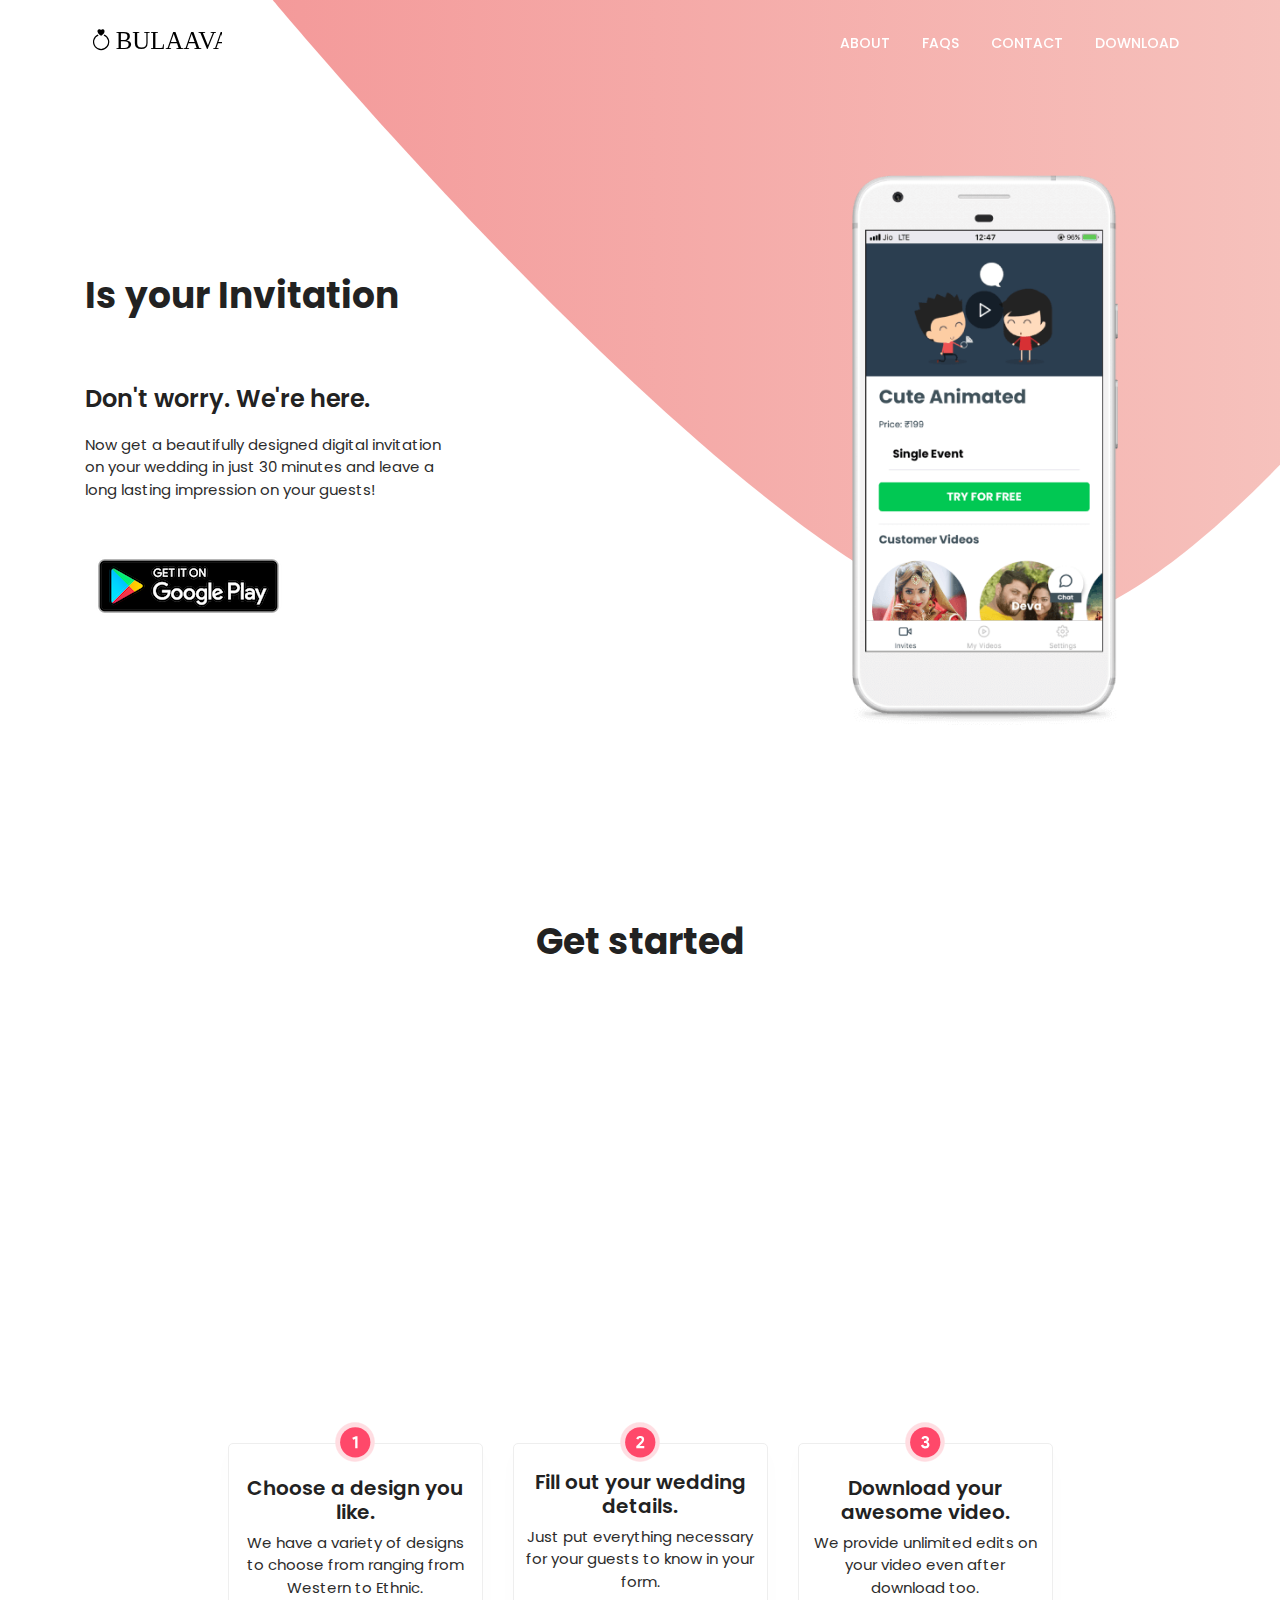
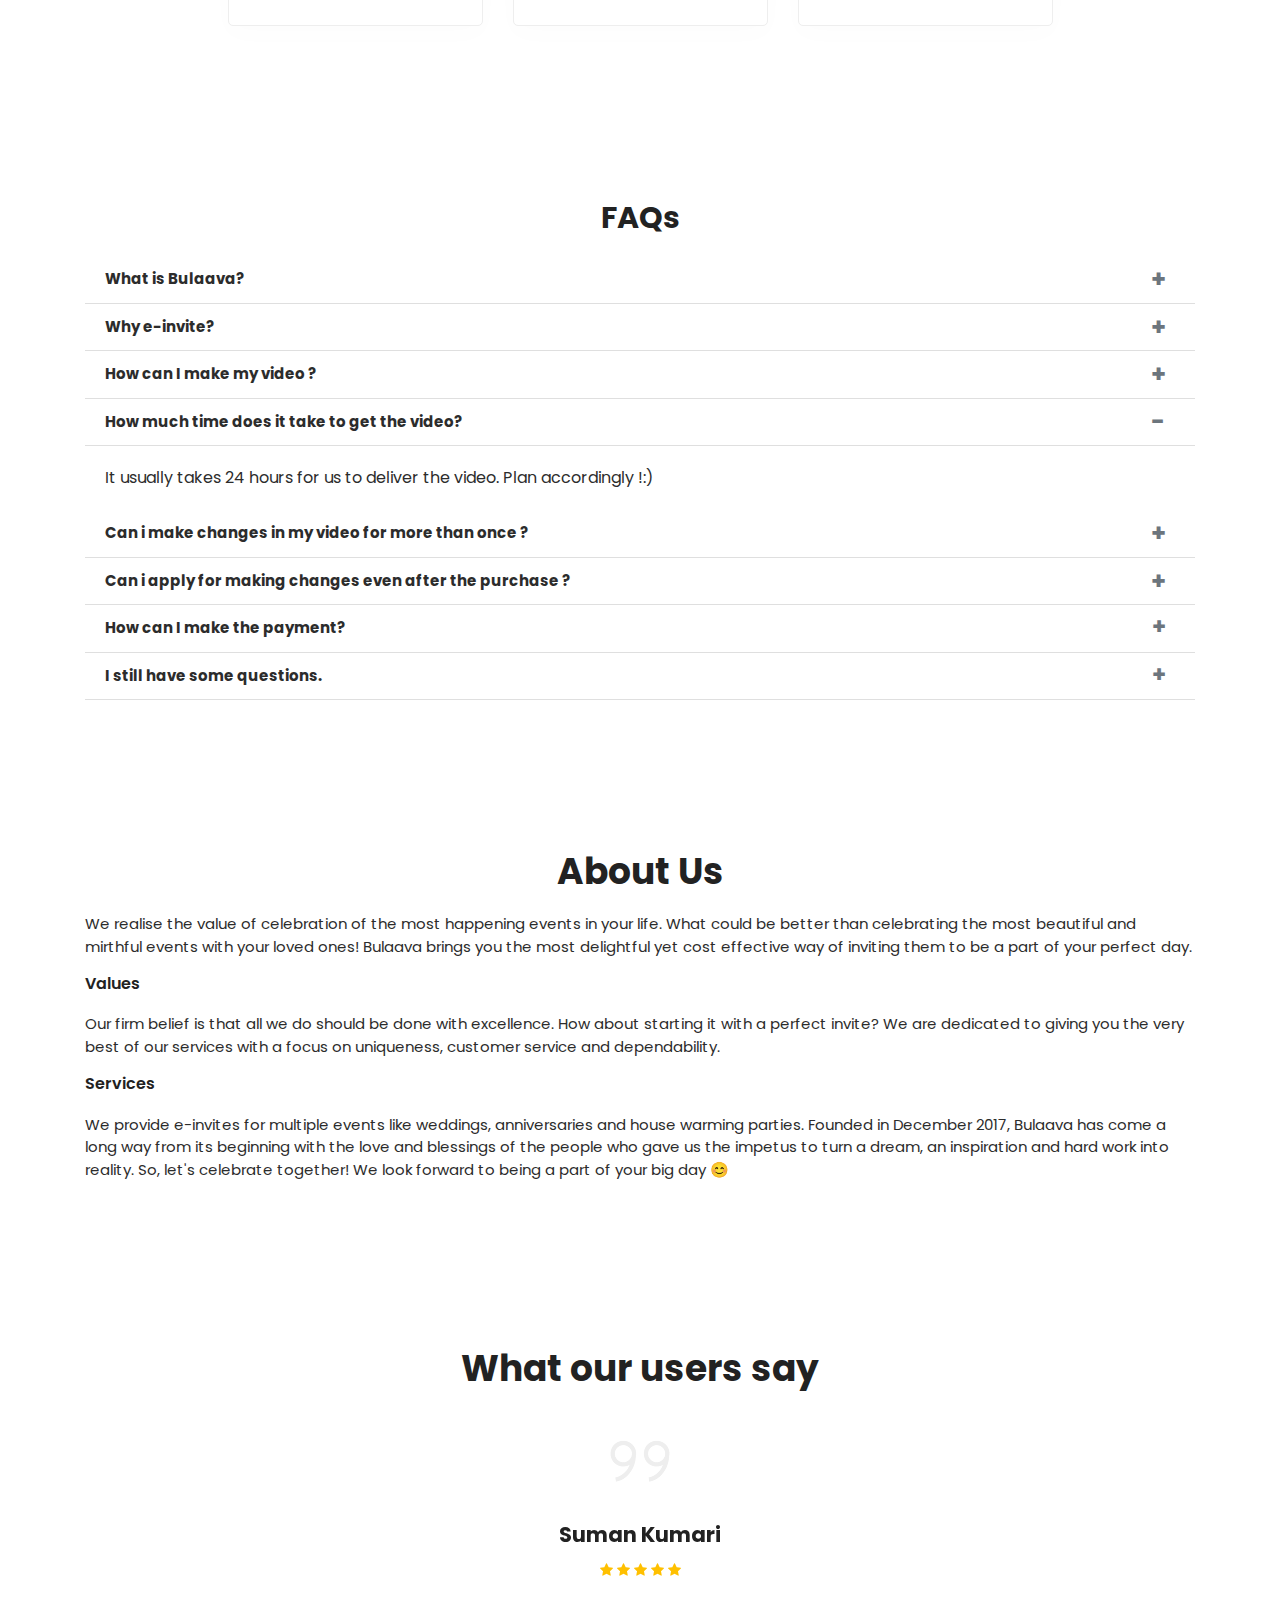
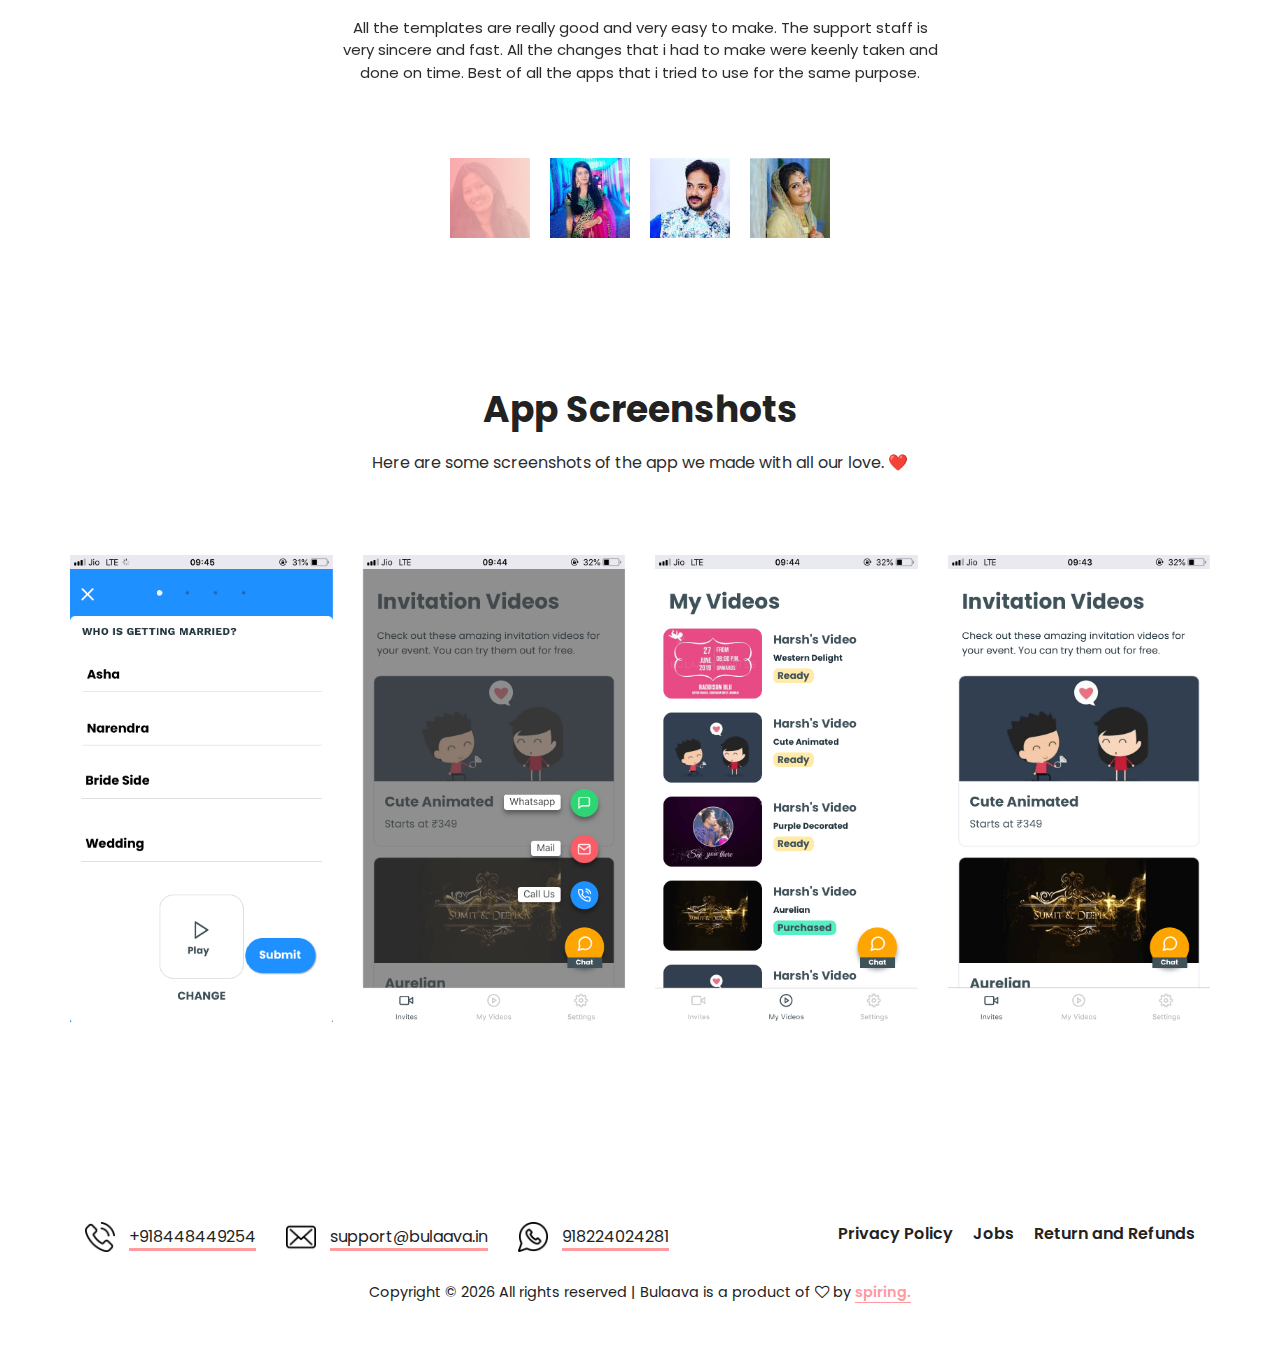
==== commit f9a1808b: "Replaced Jpeg with SVG" ====
--- a/index.html
+++ b/index.html
@@ -154,7 +154,7 @@
       }
       @media (max-width: 991px) {
         .home-banner-area {
-          background-position: 20% 0;
+          /* background-position: 20% 0; */
         }
       }
       .home-banner-area .banner-img {
@@ -196,7 +196,7 @@
         min-width: 31px;
       }
       .home-banner-content {
-        margin-top: 100px;
+        /* margin-top: 100px;  */
       }
       .home-banner-content h1 {
         font-size: 36px;
@@ -214,7 +214,7 @@
       }
       @media (max-width: 767px) {
         .home-banner-content h1 {
-          margin-top: 50px;
+          /* margin-top: 50px; */
         }
       }
       .home-banner-content p {
@@ -229,6 +229,122 @@
       }
       .section-gap-bottom {
         padding-bottom: 150px;
+      }
+
+/*FadeIn*/
+.fadeIn{
+	display: inline;
+}
+.fadeIn span{
+  border-bottom: 3px solid #ff9a9e;
+	animation: fadeEffect 15s linear infinite 0s;
+	-ms-animation: fadeEffect 15s linear infinite 0s;
+	-webkit-animation: fadeEffect 15s linear infinite 0s;
+	opacity: 0;
+	overflow: hidden;
+	position: absolute;
+}
+.fadeIn span:nth-child(2){
+	animation-delay: 3s;
+	-ms-animation-delay: 3s;
+	-webkit-animation-delay: 3s;
+}
+.fadeIn span:nth-child(3){
+	animation-delay: 6s;
+	-ms-animation-delay: 6s;
+	-webkit-animation-delay: 6s;
+}
+.fadeIn span:nth-child(4){
+	animation-delay: 9s;
+	-ms-animation-delay: 9s;
+	-webkit-animation-delay: 9s;
+}
+.fadeIn span:nth-child(5){
+	animation-delay: 12s;
+	-ms-animation-delay: 12s;
+	-webkit-animation-delay: 12s;
+}
+      /*FadeIn Animation*/
+      @-moz-keyframes fadeEffect {
+        0% {
+          opacity: 0;
+        }
+        5% {
+          opacity: 0;
+          -moz-transform: translateY(0px);
+        }
+        10% {
+          opacity: 1;
+          -moz-transform: translateY(0px);
+        }
+        25% {
+          opacity: 1;
+          -moz-transform: translateY(0px);
+        }
+        30% {
+          opacity: 0;
+          -moz-transform: translateY(0px);
+        }
+        80% {
+          opacity: 0;
+        }
+        100% {
+          opacity: 0;
+        }
+      }
+      @-webkit-keyframes fadeEffect {
+        0% {
+          opacity: 0;
+        }
+        5% {
+          opacity: 0;
+          -webkit-transform: translateY(0px);
+        }
+        10% {
+          opacity: 1;
+          -webkit-transform: translateY(0px);
+        }
+        25% {
+          opacity: 1;
+          -webkit-transform: translateY(0px);
+        }
+        30% {
+          opacity: 0;
+          -webkit-transform: translateY(0px);
+        }
+        80% {
+          opacity: 0;
+        }
+        100% {
+          opacity: 0;
+        }
+      }
+      @-ms-keyframes fadeEffect {
+        0% {
+          opacity: 0;
+        }
+        5% {
+          opacity: 0;
+          -ms-transform: translateY(0px);
+        }
+        10% {
+          opacity: 1;
+          -ms-transform: translateY(0px);
+        }
+        25% {
+          opacity: 1;
+          -ms-transform: translateY(0px);
+        }
+        30% {
+          opacity: 0;
+          -ms-transform: translateY(0px);
+        }
+        80% {
+          opacity: 0;
+        }
+        100% {
+          opacity: 0;
+        }
       }
     </style>
     <meta
@@ -275,13 +391,13 @@
     <!--
     CSS
     ============================================= -->
-    <link rel="stylesheet" href="css/linearicons.css" />
-    <link rel="stylesheet" href="css/font-awesome.min.css" />
-    <link rel="stylesheet" href="css/bootstrap.min.css" />
-    <link rel="stylesheet" href="css/magnific-popup.css" />
-    <link rel="stylesheet" href="css/hexagons.min.css" />
-    <link rel="stylesheet" href="css/owl.carousel.min.css" />
-    <link rel="stylesheet" href="css/main.css" />
+    <link defer rel="stylesheet" href="css/linearicons.css" />
+    <link defer rel="stylesheet" href="css/font-awesome.min.css" />
+    <link defer rel="stylesheet" href="css/bootstrap.min.css" />
+    <link defer rel="stylesheet" href="css/magnific-popup.css" />
+    <link defer rel="stylesheet" href="css/hexagons.min.css" />
+    <link defer rel="stylesheet" href="css/owl.carousel.min.css" />
+    <link defer rel="stylesheet" href="css/main.css" />
   </head>
 
   <body>
@@ -291,7 +407,7 @@
         <div class="row align-items-center justify-content-between d-flex">
           <div id="logo">
             <a aria-label="Read more" href="index.html"
-              ><img src="img/logo.png" alt="" title=""
+              ><img src="img/logo.svg" alt="" title=""
             /></a>
           </div>
           <nav id="nav-menu-container">
@@ -323,14 +439,22 @@
         >
           <div class="home-banner-content col-lg-6 col-md-6">
             <h1>
-              Make Amazing <br />
-              Video Invitations!
+              Is your Invitation<br/><div class="fadeIn">
+                <span>Cool?</span>
+                <span>Elegant?</span>
+                <span>Beautiful?</span>
+                <span>Different?</span>
+                <span>Intelligent?</span>
+              </div>
+              <br/>
             </h1>
+            <h3>Don't worry. We're here.<br /></h3>
             <p>
-              Make an invitation video your guests can't say no to, using the
-              Bulaava invitation video maker.
+              Now get a beautifully designed digital invitation
+              on your wedding in just 30 minutes and leave
+              a long lasting impression on your guests!
             </p>
-            <ul id="facts-list">
+            <!-- <ul id="facts-list">
               <li class="fact">
                 <span class="figure"> 📹 </span> 100K+ Videos made
               </li>
@@ -343,7 +467,7 @@
               <li class="fact">
                 <span class="figure"> 👱🏻‍♂️</span> 4.4+ User ratings
               </li>
-            </ul>
+            </ul> -->
             <div class="download-button d-flex flex-row justify-content-start">
               <a
                 aria-label="Read more"
@@ -534,6 +658,234 @@
       </div>
     </section>
     <!-- End about-video Area -->
+    <section id="faqs" class="faq-area section-gap-bottom">
+      <div class="container">
+        <h2 id="faq" class="text-center">FAQs</h2>
+
+        <div id="accordion">
+          <div class="card">
+            <div
+              class="card-header accordionpointer collapsed"
+              id="heading1"
+              data-toggle="collapse"
+              data-target="#collapse1"
+              aria-expanded="true"
+            >
+              <p class="mb-0" aria-expanded="true" aria-controls="collapse1">
+                What is Bulaava?
+              </p>
+              <span class="faqexpander"></span>
+            </div>
+
+            <div
+              id="collapse1"
+              class="collapse"
+              aria-labelledby="heading1"
+              data-parent="#accordion"
+              style=""
+            >
+              <div class="card-body">
+                Bulaava is an e-invitation video making company, We make all
+                kinds of online invitation videos that you can share easily to
+                all your guests.
+              </div>
+            </div>
+          </div>
+
+          <div class="card">
+            <div
+              class="card-header accordionpointer collapsed"
+              id="heading2"
+              data-toggle="collapse"
+              data-target="#collapse2"
+            >
+              <p class="mb-0" aria-expanded="false" aria-controls="collapse2">
+                Why e-invite?
+              </p>
+              <span class="faqexpander"></span>
+            </div>
+            <div
+              id="collapse2"
+              class="collapse"
+              aria-labelledby="heading2"
+              data-parent="#accordion"
+            >
+              <div class="card-body">
+                E-invite is the latest trend among the people as it lets you
+                invite a large number of guests in an easy, cost effective and a
+                delightful way. Also save a plant by using online wedding
+                invitation, so mother nature will love you even more :)
+              </div>
+            </div>
+          </div>
+          <div class="card">
+            <div
+              class="card-header accordionpointer collapsed"
+              id="heading3"
+              data-toggle="collapse"
+              data-target="#collapse3"
+              aria-expanded="false"
+            >
+              <p class="mb-0" aria-expanded="false" aria-controls="collapse3">
+                How can I make my video ?
+              </p>
+              <span class="faqexpander"></span>
+            </div>
+            <div
+              id="collapse3"
+              class="collapse"
+              aria-labelledby="heading3"
+              data-parent="#accordion"
+              style=""
+            >
+              <div class="card-body">
+                The order placement process is easier than you could imagine !
+                <ul>
+                  <li>
+                    1) Choose a template/video appearing on our website and
+                    select it.
+                  </li>
+                  <li>
+                    2) Click the "Make video" button on the product page,
+                  </li>
+                  <li>
+                    3) A form will appear to you, asking details about your
+                    event, for example: bride's and groom's name, date of the
+                    event, time, venue,pictures (if any), etc.
+                  </li>
+                  <li>
+                    4) Fill the form and submit it.
+                  </li>
+                </ul>
+              </div>
+            </div>
+          </div>
+          <div class="card">
+            <div
+              class="card-header accordionpointer"
+              id="heading4"
+              data-toggle="collapse"
+              data-target="#collapse4"
+              aria-expanded="false"
+            >
+              <p class="mb-0" aria-expanded="false" aria-controls="collapse4">
+                How much time does it take to get the video?
+              </p>
+              <span class="faqexpander"></span>
+            </div>
+            <div
+              id="collapse4"
+              class="collapse show"
+              aria-labelledby="heading4"
+              data-parent="#accordion"
+              style=""
+            >
+              <div class="card-body">
+                It usually takes 24 hours for us to deliver the video. Plan
+                accordingly !:)
+              </div>
+            </div>
+          </div>
+          <div class="card">
+            <div
+              class="card-header accordionpointer collapsed"
+              id="heading5"
+              data-toggle="collapse"
+              data-target="#collapse5"
+            >
+              <p class="mb-0" aria-expanded="false" aria-controls="collapse5">
+                Can i make changes in my video for more than once ?
+              </p>
+              <span class="faqexpander"></span>
+            </div>
+            <div
+              id="collapse5"
+              class="collapse"
+              aria-labelledby="heading5"
+              data-parent="#accordion"
+            >
+              <div class="card-body">
+                Yes, sure.
+              </div>
+            </div>
+          </div>
+          <div class="card">
+            <div
+              class="card-header accordionpointer collapsed"
+              id="heading6"
+              data-toggle="collapse"
+              data-target="#collapse6"
+            >
+              <p class="mb-0" aria-expanded="false" aria-controls="collapse6">
+                Can i apply for making changes even after the purchase ?
+              </p>
+              <span class="faqexpander"></span>
+            </div>
+            <div
+              id="collapse6"
+              class="collapse"
+              aria-labelledby="heading6"
+              data-parent="#accordion"
+            >
+              <div class="card-body">
+                Yes, you can make changes or apply for the edits before/after
+                the purchase. Depending on the type of customization, they may
+                be chargeable or free.
+              </div>
+            </div>
+          </div>
+          <div class="card">
+            <div
+              class="card-header accordionpointer collapsed"
+              id="heading7"
+              data-toggle="collapse"
+              data-target="#collapse7"
+            >
+              <p class="mb-0" aria-expanded="false" aria-controls="collapse7">
+                How can I make the payment?
+                <span class="faqexpander"></span>
+              </p>
+            </div>
+
+            <div
+              id="collapse7"
+              class="collapse"
+              aria-labelledby="heading7"
+              data-parent="#accordion"
+            >
+              <div class="card-body">
+                We currently accept payments using Net Banking/Debit Card/Credit
+                Card/PayTM/Bank Transfer.
+              </div>
+            </div>
+          </div>
+          <div class="card">
+            <div
+              class="card-header accordionpointer collapsed"
+              id="heading8"
+              data-toggle="collapse"
+              data-target="#collapse8"
+            >
+              <p class="mb-0" aria-expanded="false" aria-controls="collapse8">
+                I still have some questions.
+                <span class="faqexpander"></span>
+              </p>
+            </div>
+
+            <div
+              id="collapse8"
+              class="collapse"
+              aria-labelledby="heading8"
+              data-parent="#accordion"
+            >
+              <div class="card-body">
+                You can always contact us at support@bulaava.in
+              </div>
+            </div>
+          </div>
+        </div>
+      </div>
+    </section>
 
     <section id="about" class="about-us-area section-gap-bottom">
       <div class="container">
@@ -565,235 +917,6 @@
         </p>
       </div>
     </section>
-    <section id="faqs" class="faq-area section-gap-bottom">
-      <div class="container">
-        <h2 id="faq" class="text-center">FAQs</h2>
-
-        <div id="accordion">
-          <div class="card">
-            <div
-              class="card-header accordionpointer collapsed"
-              id="heading1"
-              data-toggle="collapse"
-              data-target="#collapse1"
-              aria-expanded="true"
-            >
-              <p class="mb-0" aria-expanded="true" aria-controls="collapse1">
-                What is Bulaava?
-              </p>
-              <span class="faqexpander"></span>
-            </div>
-
-            <div
-              id="collapse1"
-              class="collapse"
-              aria-labelledby="heading1"
-              data-parent="#accordion"
-              style=""
-            >
-              <div class="card-body">
-                Bulaava is an e-invitation video making company, We make all
-                kinds of online invitation videos that you can share easily to
-                all your guests.
-              </div>
-            </div>
-          </div>
-
-          <div class="card">
-            <div
-              class="card-header accordionpointer collapsed"
-              id="heading2"
-              data-toggle="collapse"
-              data-target="#collapse2"
-            >
-              <p class="mb-0" aria-expanded="false" aria-controls="collapse2">
-                Why e-invite?
-              </p>
-              <span class="faqexpander"></span>
-            </div>
-            <div
-              id="collapse2"
-              class="collapse"
-              aria-labelledby="heading2"
-              data-parent="#accordion"
-            >
-              <div class="card-body">
-                E-invite is the latest trend among the people as it lets you
-                invite a large number of guests in an easy, cost effective and a
-                delightful way. Also save a plant by using online wedding
-                invitation, so mother nature will love you even more :)
-              </div>
-            </div>
-          </div>
-          <div class="card">
-            <div
-              class="card-header accordionpointer collapsed"
-              id="heading3"
-              data-toggle="collapse"
-              data-target="#collapse3"
-              aria-expanded="false"
-            >
-              <p class="mb-0" aria-expanded="false" aria-controls="collapse3">
-                How can I make my video ?
-              </p>
-              <span class="faqexpander"></span>
-            </div>
-            <div
-              id="collapse3"
-              class="collapse"
-              aria-labelledby="heading3"
-              data-parent="#accordion"
-              style=""
-            >
-              <div class="card-body">
-                The order placement process is easier than you could imagine !
-                <ul>
-                  <li>
-                    1) Choose a template/video appearing on our website and
-                    select it.
-                  </li>
-                  <li>
-                    2) Click the "Make video" button on the product page,
-                  </li>
-                  <li>
-                    3) A form will appear to you, asking details about your
-                    event, for example: bride's and groom's name, date of the
-                    event, time, venue,pictures (if any), etc.
-                  </li>
-                  <li>
-                    4) Fill the form and submit it.
-                  </li>
-                </ul>
-              </div>
-            </div>
-          </div>
-          <div class="card">
-            <div
-              class="card-header accordionpointer"
-              id="heading4"
-              data-toggle="collapse"
-              data-target="#collapse4"
-              aria-expanded="false"
-            >
-              <p class="mb-0" aria-expanded="false" aria-controls="collapse4">
-                How much time does it take to get the video?
-              </p>
-              <span class="faqexpander"></span>
-            </div>
-            <div
-              id="collapse4"
-              class="collapse show"
-              aria-labelledby="heading4"
-              data-parent="#accordion"
-              style=""
-            >
-              <div class="card-body">
-                It usually takes 24 hours for us to deliver the video. Plan
-                accordingly !:)
-              </div>
-            </div>
-          </div>
-          <div class="card">
-            <div
-              class="card-header accordionpointer collapsed"
-              id="heading5"
-              data-toggle="collapse"
-              data-target="#collapse5"
-            >
-              <p class="mb-0" aria-expanded="false" aria-controls="collapse5">
-                Can i make changes in my video for more than once ?
-              </p>
-              <span class="faqexpander"></span>
-            </div>
-            <div
-              id="collapse5"
-              class="collapse"
-              aria-labelledby="heading5"
-              data-parent="#accordion"
-            >
-              <div class="card-body">
-                Yes, sure.
-              </div>
-            </div>
-          </div>
-          <div class="card">
-            <div
-              class="card-header accordionpointer collapsed"
-              id="heading6"
-              data-toggle="collapse"
-              data-target="#collapse6"
-            >
-              <p class="mb-0" aria-expanded="false" aria-controls="collapse6">
-                Can i apply for making changes even after the purchase ?
-              </p>
-              <span class="faqexpander"></span>
-            </div>
-            <div
-              id="collapse6"
-              class="collapse"
-              aria-labelledby="heading6"
-              data-parent="#accordion"
-            >
-              <div class="card-body">
-                Yes, you can make changes or apply for the edits before/after
-                the purchase. Depending on the type of customization, they may
-                be chargeable or free.
-              </div>
-            </div>
-          </div>
-          <div class="card">
-            <div
-              class="card-header accordionpointer collapsed"
-              id="heading7"
-              data-toggle="collapse"
-              data-target="#collapse7"
-            >
-              <p class="mb-0" aria-expanded="false" aria-controls="collapse7">
-                How can I make the payment?
-                <span class="faqexpander"></span>
-              </p>
-            </div>
-
-            <div
-              id="collapse7"
-              class="collapse"
-              aria-labelledby="heading7"
-              data-parent="#accordion"
-            >
-              <div class="card-body">
-                We currently accept payments using Net Banking/Debit Card/Credit
-                Card/PayTM/Bank Transfer.
-              </div>
-            </div>
-          </div>
-          <div class="card">
-            <div
-              class="card-header accordionpointer collapsed"
-              id="heading8"
-              data-toggle="collapse"
-              data-target="#collapse8"
-            >
-              <p class="mb-0" aria-expanded="false" aria-controls="collapse8">
-                I still have some questions.
-                <span class="faqexpander"></span>
-              </p>
-            </div>
-
-            <div
-              id="collapse8"
-              class="collapse"
-              aria-labelledby="heading8"
-              data-parent="#accordion"
-            >
-              <div class="card-body">
-                You can always contact us at support@bulaava.in
-              </div>
-            </div>
-          </div>
-        </div>
-      </div>
-    </section>
-
     <!-- Start Testimonials Area -->
     <section class="testimonials-area section-gap-bottom">
       <div class="container">
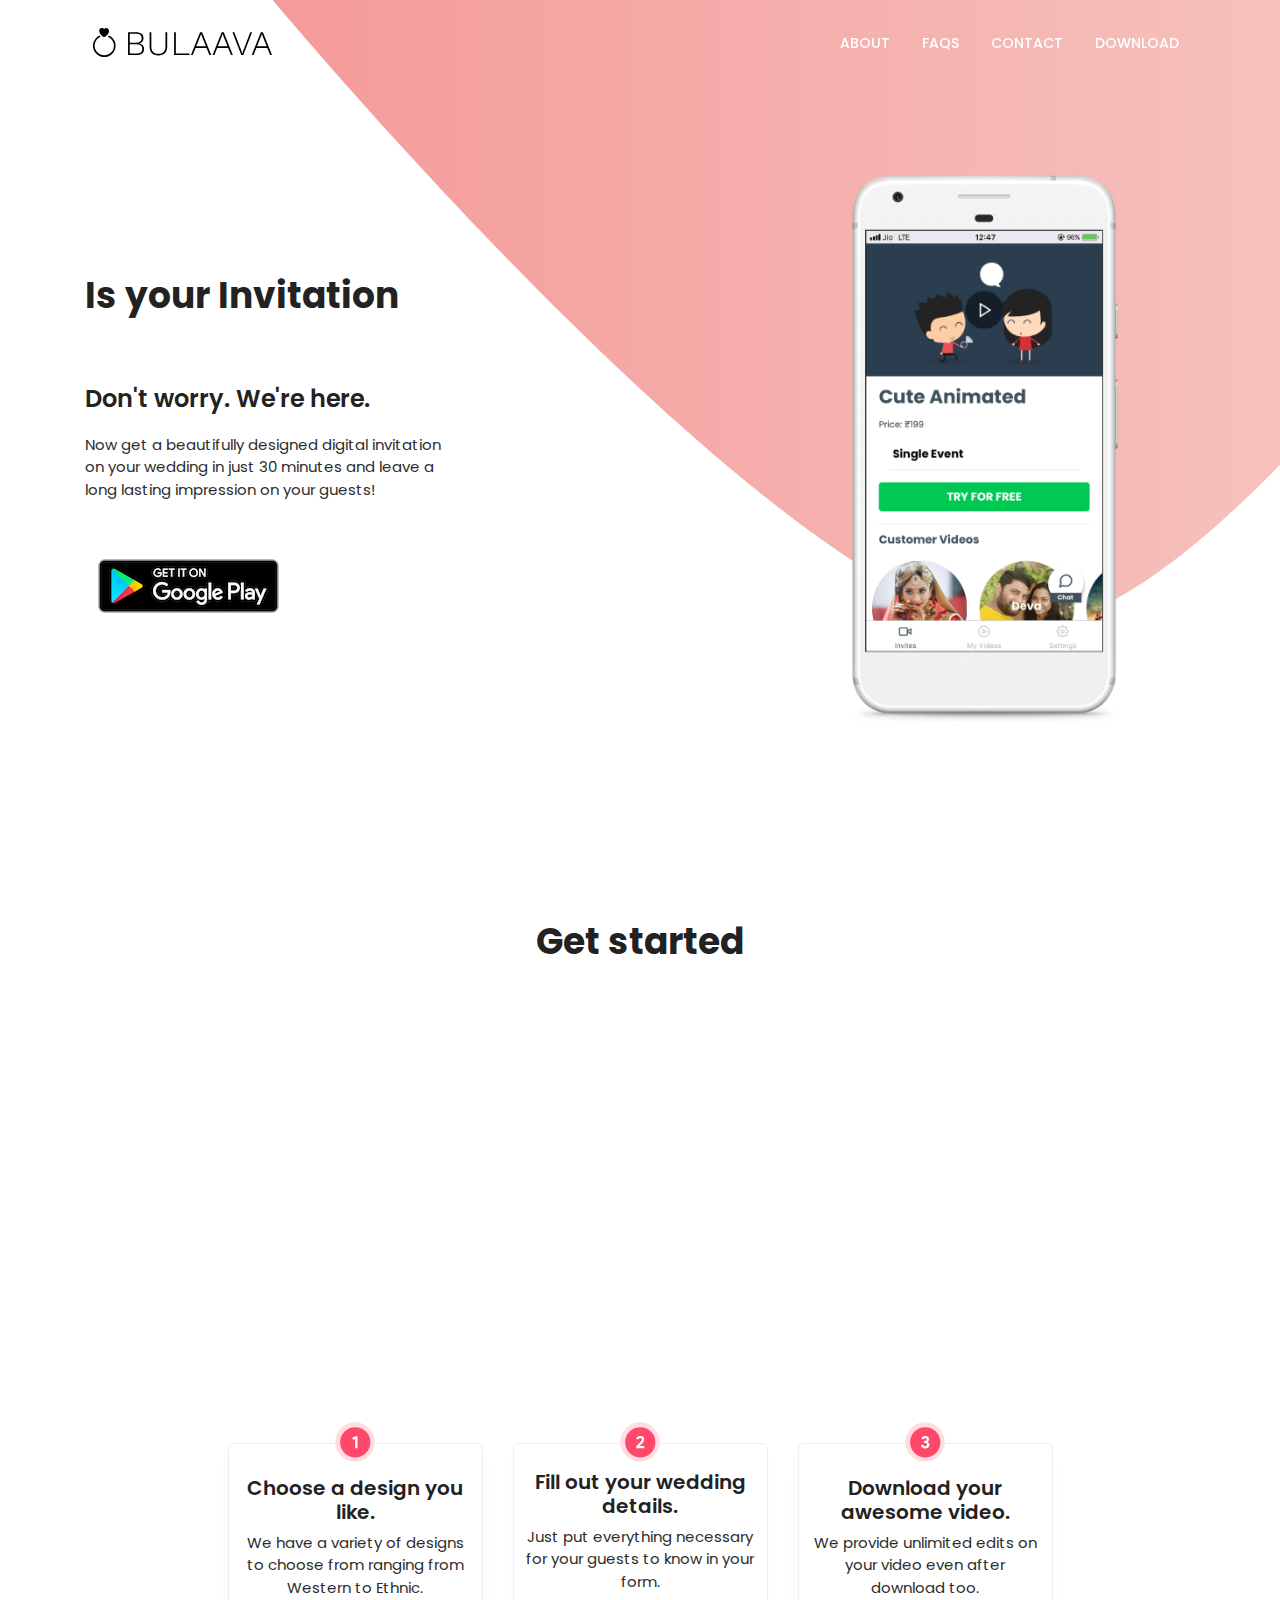
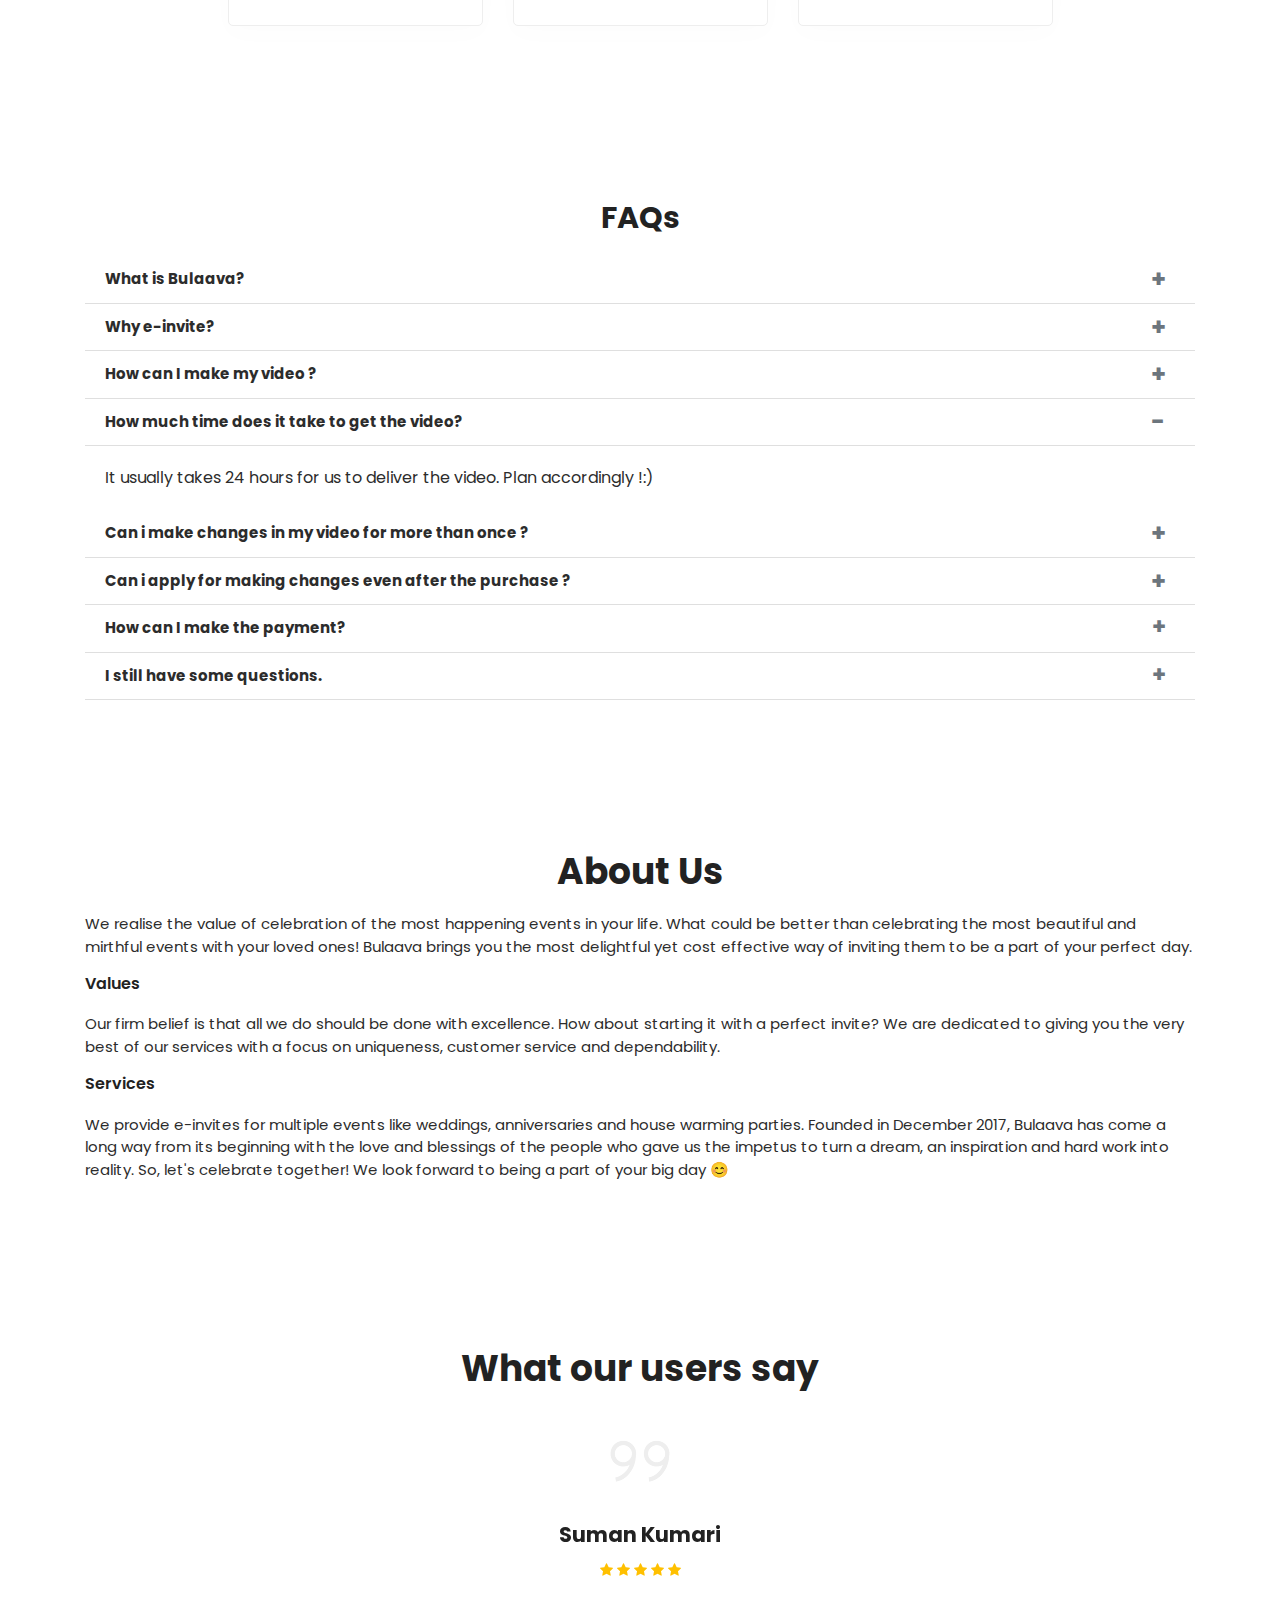
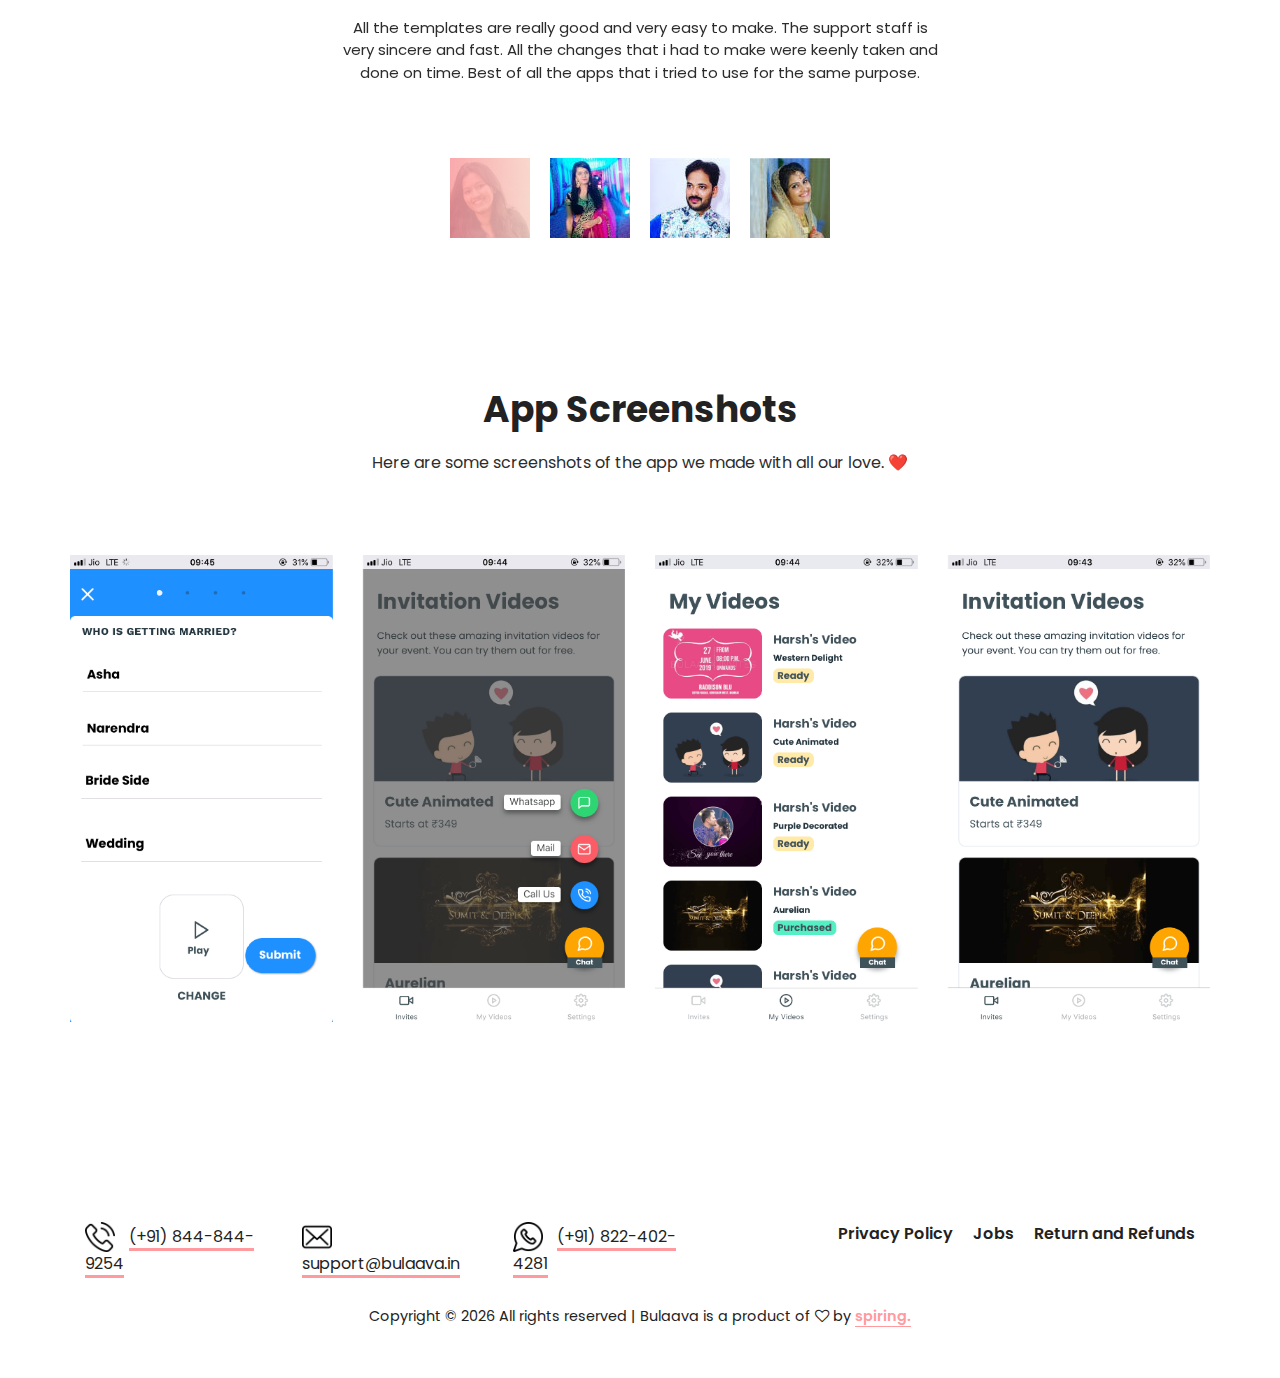
==== commit a56b8f74: "Updated phone numbers and logo" ====
--- a/index.html
+++ b/index.html
@@ -419,6 +419,7 @@
                 <a
                   class="nav-download-button"
                   target="_blank"
+                  rel="noopener"
                   aria-label="Read more"
                   href="https://play.google.com/store/apps/details?id=wedding.invitation.videos"
                   >Download</a
@@ -471,6 +472,7 @@
             <div class="download-button d-flex flex-row justify-content-start">
               <a
                 aria-label="Read more"
+                rel="noopener"
                 href="https://play.google.com/store/apps/details?id=wedding.invitation.videos"
               >
                 <img
@@ -1256,8 +1258,8 @@
             <ul class="contact">
               <li>
                 <img class="" src="img/contact (1).png" alt="" />
-                <a aria-label="Read more" id="contact1" href="tel:918448449254">
-                  +918448449254</a
+                <a aria-label="Read more" id="contact1" href="tel:+918448449254">
+                  (+91) 844-844-9254</a
                 >
               </li>
               <li>
@@ -1277,7 +1279,7 @@
                   id="contact3"
                   href="https://wa.me/918224024281"
                 >
-                  918224024281</a
+                  (+91) 822-402-4281</a
                 >
               </li>
             </ul>
--- a/css/main.css
+++ b/css/main.css
@@ -1,2 +1,2 @@
-::-moz-selection{background-color:#ff9a9e;color:#fff}::selection{background-color:#ff9a9e;color:#fff}::-webkit-input-placeholder{color:#777777;font-weight:300}:-moz-placeholder{color:#777777;opacity:1;font-weight:300}::-moz-placeholder{color:#777777;opacity:1;font-weight:300}:-ms-input-placeholder{color:#777777;font-weight:300}::-ms-input-placeholder{color:#777777;font-weight:300}body{color:#2c2c2c;font-family:"Poppins",sans-serif;font-size:16px;font-weight:400;position:relative;background:#fff}ol,ul{margin:0;padding:0;list-style:none}select{display:block}figure{margin:0}a{-webkit-transition:all 0.3s ease 0s;-moz-transition:all 0.3s ease 0s;-o-transition:all 0.3s ease 0s;transition:all 0.3s ease 0s}iframe{border:0}a,a:focus,a:hover{text-decoration:none;outline:0}.btn.active.focus,.btn.active:focus,.btn.focus,.btn.focus:active,.btn:active:focus,.btn:focus{text-decoration:none;outline:0}.card-panel{margin:0;padding:60px}.btn i,.btn-large i,.btn-floating i,.btn-large i,.btn-flat i{font-size:1em;line-height:inherit}.gray-bg{background:#f9f9ff}h1,h2,h3,h4,h5,h6{font-family:"Poppins",sans-serif;color:#222;line-height:1.2em !important;margin-bottom:0;margin-top:0;font-weight:600}.h1,.h2,.h3,.h4,.h5,.h6{margin-bottom:0;margin-top:0;font-family:"Poppins",sans-serif;font-weight:600;color:#222}h1,.h1{font-size:36px}h2,.h2{font-size:30px}h3,.h3{font-size:24px}h4,.h4{font-size:18px}h5,.h5{font-size:16px}h6,.h6{font-size:14px;color:#222}td,th{border-radius:0px}.clear::before,.clear::after{content:" ";display:table}.clear::after{clear:both}.fz-11{font-size:11px}.fz-12{font-size:12px}.fz-13{font-size:13px}.fz-14{font-size:14px}.fz-15{font-size:15px}.fz-16{font-size:16px}.fz-18{font-size:18px}.fz-30{font-size:30px}.fz-48{font-size:48px !important}.fw100{font-weight:100}.fw300{font-weight:300}.fw400{font-weight:400 !important}.fw500{font-weight:500}.f700{font-weight:700}.fsi{font-style:italic}.mt-10{margin-top:10px}.mt-15{margin-top:15px}.mt-20{margin-top:20px}.mt-25{margin-top:25px}.mt-30{margin-top:30px}.mt-35{margin-top:35px}.mt-40{margin-top:40px}.mt-50{margin-top:50px}.mt-60{margin-top:60px}.mt-70{margin-top:70px}.mt-80{margin-top:80px}.mt-100{margin-top:100px}.mt-120{margin-top:120px}.mt-150{margin-top:150px}.ml-0{margin-left:0 !important}.ml-5{margin-left:5px !important}.ml-10{margin-left:10px}.ml-15{margin-left:15px}.ml-20{margin-left:20px}.ml-30{margin-left:30px}.ml-50{margin-left:50px}.mr-0{margin-right:0 !important}.mr-5{margin-right:5px !important}.mr-15{margin-right:15px}.mr-10{margin-right:10px}.mr-20{margin-right:20px}.mr-30{margin-right:30px}.mr-50{margin-right:50px}.mb-0{margin-bottom:0px}.mb-0-i{margin-bottom:0px !important}.mb-5{margin-bottom:5px}.mb-10{margin-bottom:10px}.mb-15{margin-bottom:15px}.mb-20{margin-bottom:20px}.mb-25{margin-bottom:25px}.mb-30{margin-bottom:30px}.mb-40{margin-bottom:40px}.mb-50{margin-bottom:50px}.mb-60{margin-bottom:60px}.mb-70{margin-bottom:70px}.mb-80{margin-bottom:80px}.mb-90{margin-bottom:90px}.mb-100{margin-bottom:100px}.pt-0{padding-top:0px}.pt-10{padding-top:10px}.pt-15{padding-top:15px}.pt-20{padding-top:20px}.pt-25{padding-top:25px}.pt-30{padding-top:30px}.pt-40{padding-top:40px}.pt-50{padding-top:50px}.pt-60{padding-top:60px}.pt-70{padding-top:70px}.pt-80{padding-top:80px}.pt-90{padding-top:90px}.pt-100{padding-top:100px}.pt-120{padding-top:120px}.pt-150{padding-top:150px}.pt-170{padding-top:170px}.pb-0{padding-bottom:0px}.pb-10{padding-bottom:10px}.pb-15{padding-bottom:15px}.pb-20{padding-bottom:20px}.pb-25{padding-bottom:25px}.pb-30{padding-bottom:30px}.pb-40{padding-bottom:40px}.pb-50{padding-bottom:50px}.pb-60{padding-bottom:60px}.pb-70{padding-bottom:70px}.pb-80{padding-bottom:80px}.pb-90{padding-bottom:90px}.pb-100{padding-bottom:100px}.pb-120{padding-bottom:120px}.pb-150{padding-bottom:150px}.pr-30{padding-right:30px}.pl-30{padding-left:30px}.pl-90{padding-left:90px}.p-40{padding:40px}.float-left{float:left}.float-right{float:right}.text-italic{font-style:italic}.text-white{color:#fff}.text-black{color:#000}.transition{-webkit-transition:all 0.3s ease 0s;-moz-transition:all 0.3s ease 0s;-o-transition:all 0.3s ease 0s;transition:all 0.3s ease 0s}.section-full{padding:100px 0}.section-half{padding:75px 0}.text-center{text-align:center}.text-left{text-align:left}.text-rigth{text-align:right}.flex{display:-webkit-box;display:-webkit-flex;display:-moz-flex;display:-ms-flexbox;display:flex}.inline-flex{display:-webkit-inline-box;display:-webkit-inline-flex;display:-moz-inline-flex;display:-ms-inline-flexbox;display:inline-flex}.flex-grow{-webkit-box-flex:1;-webkit-flex-grow:1;-moz-flex-grow:1;-ms-flex-positive:1;flex-grow:1}.flex-wrap{-webkit-flex-wrap:wrap;-moz-flex-wrap:wrap;-ms-flex-wrap:wrap;flex-wrap:wrap}.flex-left{-webkit-box-pack:start;-ms-flex-pack:start;-webkit-justify-content:flex-start;-moz-justify-content:flex-start;justify-content:flex-start}.flex-middle{-webkit-box-align:center;-ms-flex-align:center;-webkit-align-items:center;-moz-align-items:center;align-items:center}.flex-right{-webkit-box-pack:end;-ms-flex-pack:end;-webkit-justify-content:flex-end;-moz-justify-content:flex-end;justify-content:flex-end}.flex-top{-webkit-align-self:flex-start;-moz-align-self:flex-start;-ms-flex-item-align:start;align-self:flex-start}.flex-center{-webkit-box-pack:center;-ms-flex-pack:center;-webkit-justify-content:center;-moz-justify-content:center;justify-content:center}.flex-bottom{-webkit-align-self:flex-end;-moz-align-self:flex-end;-ms-flex-item-align:end;align-self:flex-end}.space-between{-webkit-box-pack:justify;-ms-flex-pack:justify;-webkit-justify-content:space-between;-moz-justify-content:space-between;justify-content:space-between}.space-around{-ms-flex-pack:distribute;-webkit-justify-content:space-around;-moz-justify-content:space-around;justify-content:space-around}.flex-column{-webkit-box-direction:normal;-webkit-box-orient:vertical;-webkit-flex-direction:column;-moz-flex-direction:column;-ms-flex-direction:column;flex-direction:column}.flex-cell{display:-webkit-box;display:-webkit-flex;display:-moz-flex;display:-ms-flexbox;display:flex;-webkit-box-flex:1;-webkit-flex-grow:1;-moz-flex-grow:1;-ms-flex-positive:1;flex-grow:1}.display-table{display:table}.light{color:#fff}.dark{color:#000}.relative{position:relative}.overflow-hidden{overflow:hidden}.overlay{position:absolute;left:0;right:0;top:0;bottom:0}.container.fullwidth{width:100%}.container.no-padding{padding-left:0;padding-right:0}.no-padding{padding:0}.section-bg{background:#f9fafc}@media (max-width: 767px){.no-flex-xs{display:block !important}}.row.no-margin{margin-left:0;margin-right:0}.section-gap{padding:150px 0}@media (max-width: 991px){.section-gap{padding:70px 0}}.section-small-gap{padding:50px 0}.section-gap-top{padding-top:150px}@media (max-width: 991px){.section-gap-top{padding-top:70px}}.section-gap-bottom{padding-bottom:150px}@media (max-width: 991px){.section-gap-bottom{padding-bottom:70px}}.margin-gap-bottom{margin-bottom:150px}@media (max-width: 991px){.margin-gap-bottom{margin-bottom:70px}}.section-title{margin-bottom:80px}@media (max-width: 991px){.section-title{margin-bottom:40px}}.section-title h2{margin-bottom:20px;font-size:36px}@media (max-width: 413px){.section-title h2{font-size:30px}}.section-title p{font-size:16px;margin-bottom:0}@media (max-width: 991.98px){.section-title p br{display:none}}.alert-msg{color:#008000}.p1-gradient-bg,.buttons.gray:hover,.primary-btn,.feature-area .single-feature .title .lnr,.testimonials-area .owl-thumb-item.active .overlay-grad,.testimonials-area .owl-thumb-item .overlay-grad:hover,.single-price:hover .price-btn,.top-category-widget-area .single-cat-widget:hover .overlay-bg,.post-content-area .single-post .primary-btn:hover,.blog-pagination .page-item.active .page-link,.blog-pagination .page-link:hover,.widget-wrap .newsletter-widget .bbtns,.footer-area .single-footer-widget .click-btn,.footer-area .footer-bottom .footer-social a:hover{background-image:-moz-linear-gradient(0deg, #ff9a9e 0%, #fad0c4 100%);background-image:-webkit-linear-gradient(0deg, #ff9a9e 0%, #fad0c4 100%);background-image:-ms-linear-gradient(0deg, #ff9a9e 0%, #fad0c4 100%);background-image:-o-linear-gradient(0deg, #ff9a9e 0%, #fad0c4 100%)}.p1-gradient-color{background:-moz-linear-gradient(0deg, #ff9a9e 0%, #fad0c4 100%);background:-webkit-linear-gradient(0deg, #ff9a9e 0%, #fad0c4 100%);background:-ms-linear-gradient(0deg, #ff9a9e 0%, #fad0c4 100%);-webkit-background-clip:text;-webkit-text-fill-color:transparent}@media (max-width: 991px){.download-button{-webkit-box-direction:normal !important;-webkit-box-orient:vertical !important;-webkit-flex-direction:column !important;-moz-flex-direction:column !important;-ms-flex-direction:column !important;flex-direction:column !important}}.buttons{padding:20px 24px 8px;max-width:225px;margin-right:10px;border:1px solid #dddddd;-webkit-transition:all 0.3s ease 0s;-moz-transition:all 0.3s ease 0s;-o-transition:all 0.3s ease 0s;transition:all 0.3s ease 0s;background-color:#fff;color:#000 !important}@media (max-width: 991px){.buttons:first-child{margin-bottom:16px}}.buttons i{font-size:44px;padding-right:20px;color:#eeeeee;margin-top:-8px}.buttons:hover{cursor:pointer;box-shadow:0px 10px 20px 0px rgba(0,0,0,0.1);background-color:#ff9a9e;color:#fff !important;border:1px solid transparent}.buttons:hover a{color:#fff}.buttons a{color:#000}.buttons p{margin-bottom:8px !important;font-size:14px;line-height:18px;text-align:left}.buttons p span{font-size:24px;font-weight:600;font-family:"Poppins",sans-serif}.buttons.dark{background-color:#000;color:#fff !important;border:1px solid #000}.buttons.dark i{color:#fff}.buttons.dark a{color:#fff}.buttons.dark:hover{background-color:#ff9a9e;border:1px solid transparent}.buttons.gray{background-color:#393939;color:#fff !important;border:1px solid #393939}.buttons.gray i{color:#fff}.buttons.gray a{color:#fff}.buttons.gray:hover{border:1px solid transparent}.primary-btn{height:50px;line-height:50px;padding-left:45px;padding-right:45px;border-radius:0px;border:1px solid transparent;background-origin:border-box;color:#fff;display:inline-block;font-size:13px;font-weight:500;position:relative;-webkit-transition:all 0.3s ease 0s;-moz-transition:all 0.3s ease 0s;-o-transition:all 0.3s ease 0s;transition:all 0.3s ease 0s;cursor:pointer;position:relative}.primary-btn:focus{outline:none}.primary-btn:hover{background:transparent;color:#ff9a9e;border-color:#ff9a9e}.primary-btn.white{border:1px solid #fff;color:#fff}.primary-btn.white:hover{background:#fff;color:#ff9a9e}.white_bg_btn{display:inline-block;background:#f9f9ff;padding:0px 35px;color:#222;font-size:13px;font-weight:400;line-height:34px;border-radius:0px;outline:none !important;box-shadow:none !important;text-align:center;border:1px solid #eeeeee;cursor:pointer;-webkit-transition:all 0.3s ease 0s;-moz-transition:all 0.3s ease 0s;-o-transition:all 0.3s ease 0s;transition:all 0.3s ease 0s}.white_bg_btn:hover{background:#ff9a9e;color:#fff;border:1px solid #ff9a9e}.overlay{position:absolute;left:0;right:0;top:0;bottom:0}.sample-text-area{background:#fff;padding:100px 0 70px 0}.text-heading{margin-bottom:30px;font-size:24px}b,sup,sub,u,del{color:#ff9a9e}h1{font-size:36px}h2{font-size:30px}h3{font-size:24px}h4{font-size:18px}h5{font-size:16px}h6{font-size:14px}h1,h2{line-height:1.5em;font-weight:700}h3,h4,h5,h6{line-height:1.5em;font-weight:600}p{font-size:15px}.typography h1,.typography h2,.typography h3,.typography h4,.typography h5,.typography h6{color:#2c2c2c}.button-area{background:#fff}.button-area .border-top-generic{padding:70px 15px;border-top:1px dotted #eee}.button-group-area .genric-btn{margin-right:10px;margin-top:10px}.button-group-area .genric-btn:last-child{margin-right:0}.genric-btn{display:inline-block;outline:none;line-height:40px;padding:0 30px;font-size:0.8em;text-align:center;text-decoration:none;font-weight:500;cursor:pointer;-webkit-transition:all 0.3s ease 0s;-moz-transition:all 0.3s ease 0s;-o-transition:all 0.3s ease 0s;transition:all 0.3s ease 0s}.genric-btn:focus{outline:none}.genric-btn.e-large{padding:0 40px;line-height:50px}.genric-btn.large{line-height:45px}.genric-btn.medium{line-height:30px}.genric-btn.small{line-height:25px}.genric-btn.radius{border-radius:3px}.genric-btn.circle{border-radius:20px}.genric-btn.arrow{display:-webkit-inline-box;display:-ms-inline-flexbox;display:inline-flex;-webkit-box-align:center;-ms-flex-align:center;align-items:center}.genric-btn.arrow span{margin-left:10px}.genric-btn.default{color:#222;background:#f9f9ff;border:1px solid transparent}.genric-btn.default:hover{border:1px solid #f9f9ff;background:#fff}.genric-btn.default-border{border:1px solid #f9f9ff;background:#fff}.genric-btn.default-border:hover{color:#222;background:#f9f9ff;border:1px solid transparent}.genric-btn.primary{color:#fff;background:#ff9a9e;border:1px solid transparent}.genric-btn.primary:hover{color:#ff9a9e;border:1px solid #ff9a9e;background:#fff}.genric-btn.primary-border{color:#ff9a9e;border:1px solid #ff9a9e;background:#fff}.genric-btn.primary-border:hover{color:#fff;background:#ff9a9e;border:1px solid transparent}.genric-btn.success{color:#fff;background:#4cd3e3;border:1px solid transparent}.genric-btn.success:hover{color:#4cd3e3;border:1px solid #4cd3e3;background:#fff}.genric-btn.success-border{color:#4cd3e3;border:1px solid #4cd3e3;background:#fff}.genric-btn.success-border:hover{color:#fff;background:#4cd3e3;border:1px solid transparent}.genric-btn.info{color:#fff;background:#38a4ff;border:1px solid transparent}.genric-btn.info:hover{color:#38a4ff;border:1px solid #38a4ff;background:#fff}.genric-btn.info-border{color:#38a4ff;border:1px solid #38a4ff;background:#fff}.genric-btn.info-border:hover{color:#fff;background:#38a4ff;border:1px solid transparent}.genric-btn.warning{color:#fff;background:#f4e700;border:1px solid transparent}.genric-btn.warning:hover{color:#f4e700;border:1px solid #f4e700;background:#fff}.genric-btn.warning-border{color:#f4e700;border:1px solid #f4e700;background:#fff}.genric-btn.warning-border:hover{color:#fff;background:#f4e700;border:1px solid transparent}.genric-btn.danger{color:#fff;background:#f44a40;border:1px solid transparent}.genric-btn.danger:hover{color:#f44a40;border:1px solid #f44a40;background:#fff}.genric-btn.danger-border{color:#f44a40;border:1px solid #f44a40;background:#fff}.genric-btn.danger-border:hover{color:#fff;background:#f44a40;border:1px solid transparent}.genric-btn.link{color:#222;background:#f9f9ff;text-decoration:underline;border:1px solid transparent}.genric-btn.link:hover{color:#222;border:1px solid #f9f9ff;background:#fff}.genric-btn.link-border{color:#222;border:1px solid #f9f9ff;background:#fff;text-decoration:underline}.genric-btn.link-border:hover{color:#222;background:#f9f9ff;border:1px solid transparent}.genric-btn.disable{color:#222,0.3;background:#f9f9ff;border:1px solid transparent;cursor:not-allowed}.generic-blockquote{padding:30px 50px 30px 30px;background:#f9f9ff;border-left:2px solid #ff9a9e}.progress-table-wrap{overflow-x:scroll}.progress-table{background:#f9f9ff;padding:15px 0px 30px 0px;min-width:800px}.progress-table .serial{width:11.83%;padding-left:30px}.progress-table .country{width:28.07%}.progress-table .visit{width:19.74%}.progress-table .percentage{width:40.36%;padding-right:50px}.progress-table .table-head{display:flex}.progress-table .table-head .serial,.progress-table .table-head .country,.progress-table .table-head .visit,.progress-table .table-head .percentage{color:#222;line-height:40px;text-transform:uppercase;font-weight:500}.progress-table .table-row{padding:15px 0;border-top:1px solid #edf3fd;display:flex}.progress-table .table-row .serial,.progress-table .table-row .country,.progress-table .table-row .visit,.progress-table .table-row .percentage{display:flex;align-items:center}.progress-table .table-row .country img{margin-right:15px}.progress-table .table-row .percentage .progress{width:80%;border-radius:0px;background:transparent}.progress-table .table-row .percentage .progress .progress-bar{height:5px;line-height:5px}.progress-table .table-row .percentage .progress .progress-bar.color-1{background-color:#6382e6}.progress-table .table-row .percentage .progress .progress-bar.color-2{background-color:#e66686}.progress-table .table-row .percentage .progress .progress-bar.color-3{background-color:#f09359}.progress-table .table-row .percentage .progress .progress-bar.color-4{background-color:#73fbaf}.progress-table .table-row .percentage .progress .progress-bar.color-5{background-color:#73fbaf}.progress-table .table-row .percentage .progress .progress-bar.color-6{background-color:#6382e6}.progress-table .table-row .percentage .progress .progress-bar.color-7{background-color:#a367e7}.progress-table .table-row .percentage .progress .progress-bar.color-8{background-color:#e66686}.single-gallery-image{margin-top:30px;background-repeat:no-repeat !important;background-position:center center !important;background-size:cover !important;height:200px}.list-style{width:14px;height:14px}.unordered-list li{position:relative;padding-left:30px;line-height:1.82em !important}.unordered-list li:before{content:"";position:absolute;width:14px;height:14px;border:3px solid #ff9a9e;background:#fff;top:4px;left:0;border-radius:50%}.ordered-list{margin-left:30px}.ordered-list li{list-style-type:decimal-leading-zero;color:#ff9a9e;font-weight:500;line-height:1.82em !important}.ordered-list li span{font-weight:300;color:#2c2c2c}.ordered-list-alpha li{margin-left:30px;list-style-type:lower-alpha;color:#ff9a9e;font-weight:500;line-height:1.82em !important}.ordered-list-alpha li span{font-weight:300;color:#2c2c2c}.ordered-list-roman li{margin-left:30px;list-style-type:lower-roman;color:#ff9a9e;font-weight:500;line-height:1.82em !important}.ordered-list-roman li span{font-weight:300;color:#2c2c2c}.single-input{display:block;width:100%;line-height:40px;border:none;outline:none;background:#f9f9ff;padding:0 20px}.single-input:focus{outline:none}.input-group-icon{position:relative}.input-group-icon .icon{position:absolute;left:20px;top:0;line-height:40px;z-index:3}.input-group-icon .icon i{color:#797979}.input-group-icon .single-input{padding-left:45px}.single-textarea{display:block;width:100%;line-height:40px;border:none;outline:none;background:#f9f9ff;padding:0 20px;height:100px;resize:none}.single-textarea:focus{outline:none}.single-input-primary{display:block;width:100%;line-height:40px;border:1px solid transparent;outline:none;background:#f9f9ff;padding:0 20px}.single-input-primary:focus{outline:none;border:1px solid #ff9a9e}.single-input-accent{display:block;width:100%;line-height:40px;border:1px solid transparent;outline:none;background:#f9f9ff;padding:0 20px}.single-input-accent:focus{outline:none;border:1px solid #eb6b55}.single-input-secondary{display:block;width:100%;line-height:40px;border:1px solid transparent;outline:none;background:#f9f9ff;padding:0 20px}.single-input-secondary:focus{outline:none;border:1px solid #f09359}.default-switch{width:35px;height:17px;border-radius:8.5px;background:#f9f9ff;position:relative;cursor:pointer}.default-switch input{position:absolute;left:0;top:0;right:0;bottom:0;width:100%;height:100%;opacity:0;cursor:pointer}.default-switch input+label{position:absolute;top:1px;left:1px;width:15px;height:15px;border-radius:50%;background:#ff9a9e;-webkit-transition:all 0.2s;-moz-transition:all 0.2s;-o-transition:all 0.2s;transition:all 0.2s;box-shadow:0px 4px 5px 0px rgba(0,0,0,0.2);cursor:pointer}.default-switch input:checked+label{left:19px}.primary-switch{width:35px;height:17px;border-radius:8.5px;background:#f9f9ff;position:relative;cursor:pointer}.primary-switch input{position:absolute;left:0;top:0;right:0;bottom:0;width:100%;height:100%;opacity:0}.primary-switch input+label{position:absolute;left:0;top:0;right:0;bottom:0;width:100%;height:100%}.primary-switch input+label:before{content:"";position:absolute;left:0;top:0;right:0;bottom:0;width:100%;height:100%;background:transparent;border-radius:8.5px;cursor:pointer;-webkit-transition:all 0.2s;-moz-transition:all 0.2s;-o-transition:all 0.2s;transition:all 0.2s}.primary-switch input+label:after{content:"";position:absolute;top:1px;left:1px;width:15px;height:15px;border-radius:50%;background:#fff;-webkit-transition:all 0.2s;-moz-transition:all 0.2s;-o-transition:all 0.2s;transition:all 0.2s;box-shadow:0px 4px 5px 0px rgba(0,0,0,0.2);cursor:pointer}.primary-switch input:checked+label:after{left:19px}.primary-switch input:checked+label:before{background:#ff9a9e}.confirm-switch{width:35px;height:17px;border-radius:8.5px;background:#f9f9ff;position:relative;cursor:pointer}.confirm-switch input{position:absolute;left:0;top:0;right:0;bottom:0;width:100%;height:100%;opacity:0}.confirm-switch input+label{position:absolute;left:0;top:0;right:0;bottom:0;width:100%;height:100%}.confirm-switch input+label:before{content:"";position:absolute;left:0;top:0;right:0;bottom:0;width:100%;height:100%;background:transparent;border-radius:8.5px;-webkit-transition:all 0.2s;-moz-transition:all 0.2s;-o-transition:all 0.2s;transition:all 0.2s;cursor:pointer}.confirm-switch input+label:after{content:"";position:absolute;top:1px;left:1px;width:15px;height:15px;border-radius:50%;background:#fff;-webkit-transition:all 0.2s;-moz-transition:all 0.2s;-o-transition:all 0.2s;transition:all 0.2s;box-shadow:0px 4px 5px 0px rgba(0,0,0,0.2);cursor:pointer}.confirm-switch input:checked+label:after{left:19px}.confirm-switch input:checked+label:before{background:#4cd3e3}.primary-checkbox{width:16px;height:16px;border-radius:3px;background:#f9f9ff;position:relative;cursor:pointer}.primary-checkbox input{position:absolute;left:0;top:0;right:0;bottom:0;width:100%;height:100%;opacity:0}.primary-checkbox input+label{position:absolute;left:0;top:0;right:0;bottom:0;width:100%;height:100%;border-radius:3px;cursor:pointer;border:1px solid #f1f1f1}.primary-checkbox input:checked+label{background:url(../img/elements/primary-check.png) no-repeat center center/cover;border:none}.confirm-checkbox{width:16px;height:16px;border-radius:3px;background:#f9f9ff;position:relative;cursor:pointer}.confirm-checkbox input{position:absolute;left:0;top:0;right:0;bottom:0;width:100%;height:100%;opacity:0}.confirm-checkbox input+label{position:absolute;left:0;top:0;right:0;bottom:0;width:100%;height:100%;border-radius:3px;cursor:pointer;border:1px solid #f1f1f1}.confirm-checkbox input:checked+label{background:url(../img/elements/success-check.png) no-repeat center center/cover;border:none}.disabled-checkbox{width:16px;height:16px;border-radius:3px;background:#f9f9ff;position:relative;cursor:pointer}.disabled-checkbox input{position:absolute;left:0;top:0;right:0;bottom:0;width:100%;height:100%;opacity:0}.disabled-checkbox input+label{position:absolute;left:0;top:0;right:0;bottom:0;width:100%;height:100%;border-radius:3px;cursor:pointer;border:1px solid #f1f1f1}.disabled-checkbox input:disabled{cursor:not-allowed;z-index:3}.disabled-checkbox input:checked+label{background:url(../img/elements/disabled-check.png) no-repeat center center/cover;border:none}.primary-radio{width:16px;height:16px;border-radius:8px;background:#f9f9ff;position:relative;cursor:pointer}.primary-radio input{position:absolute;left:0;top:0;right:0;bottom:0;width:100%;height:100%;opacity:0}.primary-radio input+label{position:absolute;left:0;top:0;right:0;bottom:0;width:100%;height:100%;border-radius:8px;cursor:pointer;border:1px solid #f1f1f1}.primary-radio input:checked+label{background:url(../img/elements/primary-radio.png) no-repeat center center/cover;border:none}.confirm-radio{width:16px;height:16px;border-radius:8px;background:#f9f9ff;position:relative;cursor:pointer}.confirm-radio input{position:absolute;left:0;top:0;right:0;bottom:0;width:100%;height:100%;opacity:0}.confirm-radio input+label{position:absolute;left:0;top:0;right:0;bottom:0;width:100%;height:100%;border-radius:8px;cursor:pointer;border:1px solid #f1f1f1}.confirm-radio input:checked+label{background:url(../img/elements/success-radio.png) no-repeat center center/cover;border:none}.disabled-radio{width:16px;height:16px;border-radius:8px;background:#f9f9ff;position:relative;cursor:pointer}.disabled-radio input{position:absolute;left:0;top:0;right:0;bottom:0;width:100%;height:100%;opacity:0}.disabled-radio input+label{position:absolute;left:0;top:0;right:0;bottom:0;width:100%;height:100%;border-radius:8px;cursor:pointer;border:1px solid #f1f1f1}.disabled-radio input:disabled{cursor:not-allowed;z-index:3}.disabled-radio input:checked+label{background:url(../img/elements/disabled-radio.png) no-repeat center center/cover;border:none}.default-select{height:40px}.default-select .nice-select{border:none;border-radius:0px;height:40px;background:#f9f9ff;padding-left:20px;padding-right:40px}.default-select .nice-select .list{margin-top:0;border:none;border-radius:0px;box-shadow:none;width:100%;padding:10px 0 10px 0px}.default-select .nice-select .list .option{font-weight:300;-webkit-transition:all 0.3s ease 0s;-moz-transition:all 0.3s ease 0s;-o-transition:all 0.3s ease 0s;transition:all 0.3s ease 0s;line-height:28px;min-height:28px;font-size:12px;padding-left:20px}.default-select .nice-select .list .option.selected{color:#ff9a9e;background:transparent}.default-select .nice-select .list .option:hover{color:#ff9a9e;background:transparent}.default-select .current{margin-right:50px;font-weight:300}.default-select .nice-select::after{right:20px}.form-select{height:40px;width:100%}.form-select .nice-select{border:none;border-radius:0px;height:40px;background:#f9f9ff;padding-left:45px;padding-right:40px;width:100%}.form-select .nice-select .list{margin-top:0;border:none;border-radius:0px;box-shadow:none;width:100%;padding:10px 0 10px 0px}.form-select .nice-select .list .option{font-weight:300;-webkit-transition:all 0.3s ease 0s;-moz-transition:all 0.3s ease 0s;-o-transition:all 0.3s ease 0s;transition:all 0.3s ease 0s;line-height:28px;min-height:28px;font-size:12px;padding-left:45px}.form-select .nice-select .list .option.selected{color:#ff9a9e;background:transparent}.form-select .nice-select .list .option:hover{color:#ff9a9e;background:transparent}.form-select .current{margin-right:50px;font-weight:300}.form-select .nice-select::after{right:20px}.main-menu{padding-top:20px}.main-menu>.row{padding:0 15px}#header{padding:0px 0px 20px 0px;position:fixed;left:0;top:0;right:0;transition:all 0.5s;z-index:997}.header-scrolled{background:#fff;box-shadow:-2px -4px 20px 0px rgba(32,41,50,0.12);transition:all 0.5s}.header-scrolled .nav-menu .nav-download-button{background-color:#ff9a9e;padding:5px;border-radius:5px;color:white;font-weight:600}.header-scrolled .nav-menu a{color:#212121}@media (max-width: 673px){#logo{margin-left:5px}}#header #logo h1{font-size:34px;margin:0;padding:0;line-height:1;font-weight:700;letter-spacing:3px}#header #logo h1 a,#header #logo h1 a:hover{color:#fff;padding-left:10px;border-left:4px solid #ff9a9e}#header #logo img{padding:0;margin:0;height:45px;padding:8px}@media (max-width: 768px){#header #logo h1{font-size:28px}#header #logo img{padding:5px;max-height:40px}}.nav-menu,.nav-menu *{margin:0;padding:0;list-style:none}.nav-menu ul{position:absolute;display:none;top:100%;left:0;z-index:99;background:rgba(255,255,255,0.9)}.nav-menu li{position:relative;white-space:nowrap}.nav-menu>li{float:left}.nav-menu li:hover>ul,.nav-menu li.sfHover>ul{display:block}.nav-menu ul ul{top:0;left:100%}.nav-menu ul li{min-width:180px;text-align:left}.sf-arrows .sf-with-ul{padding-right:30px}.sf-arrows .sf-with-ul:after{content:"\f107";position:absolute;right:15px;font-family:FontAwesome;font-style:normal;font-weight:normal}.sf-arrows ul .sf-with-ul:after{content:"\f105"}#nav-menu-container{margin:0}.nav-menu a{padding:0 18px;margin:0 -2px;text-decoration:none;display:inline-block;color:#fff;font-size:14px;font-weight:500;font-family:"Poppins",sans-serif;text-transform:uppercase;outline:none}.nav-menu a:last-child a{margin-right:0;padding-right:0}.nav-menu ul{margin:24px 0 0 26px;padding:10px;box-shadow:0px 0px 30px rgba(127,137,161,0.25);background:#fff}.nav-menu ul li{transition:0.3s}.nav-menu ul li>a{padding:10px;color:#333;transition:0.3s;display:block;font-size:12px;text-transform:none}.nav-menu ul li:hover a{color:#ff9a9e}.nav-menu ul ul{margin:0}#mobile-nav-toggle{position:fixed;right:15px;z-index:999;top:22px;border:0;background:none;font-size:24px;display:none;transition:all 0.4s;outline:none;cursor:pointer}@media (max-width: 767px){#mobile-nav-toggle{top:22px}}#mobile-nav-toggle i{color:#fff;font-weight:900;transition:all 250ms ease-out 0s}.nav-scroll #mobile-nav-toggle i{color:#000;transition:all 250ms ease-out 0s}.mobile-nav-active #mobile-nav-toggle i{color:#fff;transition:all 250ms ease-out 0s}@media (max-width: 960px){#mobile-nav-toggle{display:inline}#nav-menu-container{display:none}}#mobile-nav{position:fixed;top:0;padding-top:18px;bottom:0;z-index:998;background:rgba(0,0,0,0.8);left:-260px;width:260px;overflow-y:auto;transition:0.4s}#mobile-nav ul{padding:0;margin:0;list-style:none}#mobile-nav ul li{position:relative}#mobile-nav ul li a{color:#fff;font-size:13px;text-transform:uppercase;overflow:hidden;padding:10px 22px 10px 15px;position:relative;text-decoration:none;width:100%;display:block;outline:none;font-weight:700}#mobile-nav ul li a:hover{color:#fff}#mobile-nav ul li li{padding-left:30px}#mobile-nav ul .menu-has-children i{position:absolute;right:0;z-index:99;padding:15px;cursor:pointer;color:#fff}#mobile-nav ul .menu-has-children i.fa-chevron-up{color:#ff9a9e}#mobile-nav ul .menu-has-children li a{text-transform:none}#mobile-nav ul .menu-item-active{color:#ff9a9e}#mobile-body-overly{width:100%;height:100%;z-index:997;top:0;left:0;position:fixed;background:rgba(0,0,0,0.7);display:none}body.mobile-nav-active{overflow:hidden}body.mobile-nav-active #mobile-nav{left:0}body.mobile-nav-active #mobile-nav-toggle{color:#fff}.home-banner-area{background:url(../img/banner.svg) center;background-size:cover;background-repeat:no-repeat}@media (max-width: 767px){.home-banner-area{background-position:25%}}.home-banner-area .banner-img{text-align:right}@media (max-width: 1440px){.home-banner-area .banner-img{text-align:left}.home-banner-area .banner-img img{width:80%}}@media (max-width: 991px){.home-banner-area .banner-img{text-align:center}}@media (max-width: 767px){.home-banner-area .banner-img{display:none}}@media (max-width: 991px){.home-banner-area .fullscreen{height:700px !important}}.fact{margin:6px;font-weight:600;word-spacing:1.4px}.faq{margin-bottom:12em}.card{border:none}.card-header{background-color:white}.card-header .faqexpander{position:absolute;right:30px;top:5px}.card-header .faqexpander:after{content:"-";font-size:1.5em;color:#6c757d}.card-header.collapsed .faqexpander:after{content:"+";font-size:1.5em;color:#6c757d}.accordionpointer{cursor:pointer}#accordion .card-header{font-weight:bold}@media (max-width: 768px){.faqexpander{display:none}}h1,h2,h3,h4,h5,h6{margin-bottom:20px}.figure{float:left;min-width:31px}.banner-area{background:url(../img/banner.svg) center;background-size:cover}.banner-area .banner-content{padding:162px 0}@media (max-width: 767px){.banner-area .banner-content{padding:150px 0 50px}}@media (max-width: 767px){.banner-area .banner-content>.col-lg-12.d-flex{display:block !important}}.banner-area .banner-content .left-part h1{margin-bottom:15px}.banner-area .banner-content .left-part p{max-width:510px}@media (max-width: 767px){.banner-area .banner-content .right-part{margin-top:100px}}.banner-area .banner-content .right-part a{color:#fff;text-transform:uppercase;font-size:14px}@media (max-width: 767px){.banner-area .banner-content .right-part a{color:#222}}.banner-area .banner-content .right-part span{margin:0 10px;color:#fff;font-size:14px}@media (max-width: 767px){.banner-area .banner-content .right-part span{color:#222}}.home-banner-content h1{font-size:36px;margin-bottom:25px}@media (max-width: 991.98px){.home-banner-content h1{font-size:36px}}@media (max-width: 1199.98px){.home-banner-content h1{font-size:35px}}@media (max-width: 767px){.home-banner-content h1{margin-top:50px}}.home-banner-content p{margin-bottom:45px;margin-right:180px}@media (max-width: 767px){.home-banner-content p{margin-right:20px}}.about-area{position:relative;padding:150px 0 70px}@media (max-width: 991px){.about-area{padding:20px 0 70px}}.about-area .container:after{content:"";position:absolute;top:10%;right:36%;width:68%;height:68%;background:linear-gradient(to bottom right, transparent 0%, transparent 50%, #f8fcff 50%, #fcfdff 100%);background:-webkit-linear-gradient(to bottom right, transparent 0%, transparent 50%, #f8fcff 50%, #fcfdff 100%);background:-moz-linear-gradient(to bottom right, transparent 0%, transparent 50%, #f8fcff 50%, #fcfdff 100%);background:-ms-linear-gradient(to bottom right, transparent 0%, transparent 50%, #f8fcff 50%, #fcfdff 100%);background:-o-linear-gradient(to bottom right, transparent 0%, transparent 50%, #f8fcff 50%, #fcfdff 100%);z-index:-1}@media (max-width: 991px){.about-area .container:after{content:none}}.home-about-left img{width:100%}@media (max-width: 991px){.home-about-left img{display:none}}.home-about-right h1{padding:20px 0}@media (max-width: 413px){.home-about-right h1{font-size:36px}.home-about-right h1 br{display:none}}.home-about-right p{margin-bottom:40px}@media (max-width: 991px){.home-about-right2{margin-top:50px}}.about-video-area{position:relative}.about-video-area h1{padding:20px 0}.about-video-area .vdo-bg:before,.about-video-area .vdo-bg:after{content:"";position:absolute;top:0;height:100%;z-index:-1}.about-video-area .vdo-bg:before{left:0;width:30%;background:#ffffff}.about-video-area .vdo-bg:after{right:0;width:70%;background:#ffffff}.about-video-area .tutorialcard{background-color:white;-webkit-box-shadow:0px 8px 26px 2px rgba(0,0,0,0.01);box-shadow:0px 8px 26px 2px rgba(0,0,0,0.01) l;padding:10px;width:100%;min-height:100%;border:1px solid #eee;border-radius:5px;transition:all 0.625s cubic-bezier(0, 0, 0.2, 1)}.about-video-area .tutorialcard:hover{background-color:white;-webkit-box-shadow:0px 8px 26px 2px rgba(0,0,0,0.05);box-shadow:0px 8px 26px 2px rgba(0,0,0,0.05)}.about-video-area .tutorialcard h3{font-size:20px;line-height:1.2;margin-bottom:8px}.about-video-area #steps1:before,.about-video-area #steps2:before,.about-video-area #steps3:before{content:"";height:100%;top:-5px;left:50%;position:absolute;display:inline-block;background-image:url(../img/elements/number1.svg);background-repeat:no-repeat;background-size:40px;margin-left:-20px;width:40px}.about-video-area #steps2:before{background-image:url(../img/elements/number2.svg)}.about-video-area #steps3:before{background-image:url(../img/elements/number3.svg)}.about-video-right{background:url(../img/video-bg.png) no-repeat center;background-size:cover;height:645px}.about-video-right .play-btn{z-index:2}.feature-area{position:relative}.feature-area:after{content:"";position:absolute;right:16%;bottom:-100px;z-index:-1;width:340px;height:340px;background:linear-gradient(to bottom right, transparent 0%, transparent 50%, #ff9a9e 50%, #fad0c4 100%);background:-webkit-linear-gradient(to bottom right, transparent 0%, transparent 50%, #ff9a9e 50%, #fad0c4 100%);background:-moz-linear-gradient(to bottom right, transparent 0%, transparent 50%, #ff9a9e 50%, #fad0c4 100%);background:-ms-linear-gradient(to bottom right, transparent 0%, transparent 50%, #ff9a9e 50%, #fad0c4 100%);background:-o-linear-gradient(to bottom right, transparent 0%, transparent 50%, #ff9a9e 50%, #fad0c4 100%)}@media (max-width: 991px){.feature-area:after{display:none}}.feature-area .single-feature{background:#fff;padding:40px 30px;text-align:center;box-shadow:0px 10px 30px rgba(0,0,0,0.1)}@media (max-width: 991px){.feature-area .single-feature{margin-bottom:30px}}.feature-area .single-feature h3{-webkit-transition:all 0.3s ease 0s;-moz-transition:all 0.3s ease 0s;-o-transition:all 0.3s ease 0s;transition:all 0.3s ease 0s;font-size:21px}.feature-area .single-feature .title .lnr{color:#fff;font-weight:600;font-size:24px;padding:30px;display:inline-block;margin-bottom:40px}.feature-area .single-feature p{margin-bottom:0px;margin-top:20px}.feature-area .single-feature:hover{cursor:pointer}.feature-area .single-feature:hover h3{color:#ff9a9e}.fact-area .fact-box{box-shadow:0px 20px 50px rgba(153,153,153,0.2)}.single-fact{text-align:center;margin:45px 0;padding:8px 16px;border-right:1px solid #ddd}@media (max-width: 991px){.single-fact{margin:10px 0;padding:8px 32px}}.single-fact:last-child{border-right:0}.single-fact h2{font-size:36px;margin-bottom:5px}@media (max-width: 991px){.single-fact h2{font-size:25px}}.single-fact p{margin:0;font-size:14px}.testimonials-area{position:relative}.testimonials-area.about-page .container::before{display:none}.testimonials-area .heading{font-size:36px;margin-bottom:50px;text-align:center}.testimonials-area .owl-thumb-item{margin-right:20px;position:relative}.testimonials-area .owl-thumb-item:last-child{margin-right:0}.testimonials-area .owl-thumb-item.active .overlay-grad{opacity:0.8}.testimonials-area .owl-thumb-item .overlay-grad{-webkit-transition:all 0.3s ease 0s;-moz-transition:all 0.3s ease 0s;-o-transition:all 0.3s ease 0s;transition:all 0.3s ease 0s;cursor:pointer}.testimonials-area .owl-thumb-item .overlay-grad:hover{opacity:0.8}.testi-slider{margin:auto}.testi-slider .testi-item{text-align:center}.testi-slider .testi-item img{width:auto;margin:auto}.testi-item{margin-bottom:50px}.testi-item h4{font-size:21px;font-weight:700;margin-top:40px;margin-bottom:10px}.testi-item .list{margin-bottom:35px}.testi-item .list li{display:inline-block}.testi-item .list li a{color:#ffc000;font-size:14px}.testi-item p{max-width:605px;margin:auto}.screenshot-area{position:relative;margin-bottom:100px}.screenshot-area .container:after{content:"";position:absolute;top:20%;left:31%;width:69%;height:100%;background:linear-gradient(to bottom left, transparent 0%, transparent 50%, #f8fcff 50%, #fcfdff 100%);background:-webkit-linear-gradient(to bottom left, transparent 0%, transparent 50%, #f8fcff 50%, #fcfdff 100%);background:-moz-linear-gradient(to bottom left, transparent 0%, transparent 50%, #f8fcff 50%, #fcfdff 100%);background:-ms-linear-gradient(to bottom left, transparent 0%, transparent 50%, #f8fcff 50%, #fcfdff 100%);background:-o-linear-gradient(to bottom left, transparent 0%, transparent 50%, #f8fcff 50%, #fcfdff 100%);z-index:-1}@media (max-width: 991px){.screenshot-area .container:after{content:none}}.screenshot-area .single-screenshot{cursor:pointer}@media (max-width: 991px){.screenshot-area .single-screenshot{margin-bottom:30px}}@media (max-width: 575px){.screenshot-area .single-screenshot{padding:30px;text-align:center}}.pricing-area{padding:150px 0;position:relative}@media (max-width: 991px){.pricing-area{padding:40px 0 70px}}.pricing-area.pricing-page{padding-bottom:0}.pricing-area.pricing-page:after{display:none}.pricing-area:after{content:"";position:absolute;right:16%;bottom:70px;z-index:-1;width:340px;height:340px;background:linear-gradient(to bottom right, transparent 0%, transparent 50%, #ff9a9e 50%, #fad0c4 100%);background:-webkit-linear-gradient(to bottom right, transparent 0%, transparent 50%, #ff9a9e 50%, #fad0c4 100%);background:-moz-linear-gradient(to bottom right, transparent 0%, transparent 50%, #ff9a9e 50%, #fad0c4 100%);background:-ms-linear-gradient(to bottom right, transparent 0%, transparent 50%, #ff9a9e 50%, #fad0c4 100%);background:-o-linear-gradient(to bottom right, transparent 0%, transparent 50%, #ff9a9e 50%, #fad0c4 100%)}@media (max-width: 991px){.pricing-area:after{display:none}}.single-price{background-color:#fff;text-align:center;box-shadow:0px 10px 30px 0px rgba(0,0,0,0.08)}@media (max-width: 991px){.single-price{margin-bottom:30px}}.single-price .top-sec{border-bottom:1px solid #eeeeee;padding:40px 40px 22px 40px;text-align:left;-webkit-transition:all 0.3s ease 0s;-moz-transition:all 0.3s ease 0s;-o-transition:all 0.3s ease 0s;transition:all 0.3s ease 0s}.single-price .top-sec br{display:none}@media (max-width: 1024px){.single-price .top-sec br{display:block}}.single-price .end-sec{-webkit-transition:all 0.3s ease 0s;-moz-transition:all 0.3s ease 0s;-o-transition:all 0.3s ease 0s;transition:all 0.3s ease 0s;padding:40px}.single-price .end-sec ul li{margin-bottom:20px}.single-price .price-btn{background:#f9f9ff;color:#222;border-radius:0;box-shadow:none;border:1px solid #dddddd;-webkit-transition:all 0.3s ease 0s;-moz-transition:all 0.3s ease 0s;-o-transition:all 0.3s ease 0s;transition:all 0.3s ease 0s}.single-price:hover{cursor:pointer}.single-price:hover .price-btn{color:#fff}@media (max-width: 800px){.single-price{margin-bottom:30px}}.whole-wrap{background-color:#fff}.generic-banner{margin-top:60px;background-color:#ff9a9e;text-align:center}.generic-banner .height{height:600px}@media (max-width: 767.98px){.generic-banner .height{height:400px}}.generic-banner .generic-banner-content h2{line-height:1.2em;margin-bottom:28px}@media (max-width: 991.98px){.generic-banner .generic-banner-content h2 br{display:none}}.generic-banner .generic-banner-content p{text-align:center;font-size:16px}@media (max-width: 991.98px){.generic-banner .generic-banner-content p br{display:none}}.generic-content h1{font-weight:600}.about-generic-area{background:#fff}.about-generic-area p{margin-bottom:20px}.white-bg{background:#fff}.section-top-border{padding:50px 0;border-top:1px dotted #eee}.section-gap-bottom{padding-bottom:150px}.section-gap-top{padding-top:150px}.switch-wrap{margin-bottom:10px}.switch-wrap p{margin:0}.link-nav{margin-top:10px}.about-content{margin-top:120px;padding:120px 0px;text-align:center}.about-content h1{font-size:48px;font-weight:600}.about-content a{color:#fff;font-weight:300;font-size:14px}.about-content .lnr{margin:0px 10px;font-weight:600}.aboutus-about{background:#fff !important}.aboutus-cat{background:#f9f9ff !important}.aboutus-feedback{background:#fff}.contact-page-area .map-wrap{margin-bottom:120px}@media (max-width: 960px){.contact-page-area .map-wrap{margin-bottom:50px}}.contact-page-area .contact-btns{font-size:18px;font-weight:600;text-align:center;padding:40px;color:#fff;margin-bottom:30px}.contact-page-area .contact-btns:hover{color:#fff}.contact-page-area .form-area input{padding:15px}.contact-page-area .form-area input,.contact-page-area .form-area textarea{border-radius:0;font-size:12px;line-height:1.2}.contact-page-area .form-area textarea{height:178px;margin-top:0px}.contact-page-area .form-area .primary-btn{-webkit-transition:all 0.3s ease 0s;-moz-transition:all 0.3s ease 0s;-o-transition:all 0.3s ease 0s;transition:all 0.3s ease 0s}.contact-page-area .form-area .primary-btn:hover{border:1px solid #ff9a9e;color:#ff9a9e !important}@media (max-width: 960px){.contact-page-area .address-wrap{margin-bottom:50px}}.contact-page-area .single-contact-address{margin-bottom:20px}.contact-page-area .single-contact-address h5{font-weight:600;font-size:16px;margin-bottom:5px}.contact-page-area .single-contact-address .lnr{font-size:30px;font-weight:500;color:#ff9a9e;margin-right:30px}.blog-banner-area{background:url(../img/elements/blog/blog-banner.jpg) center;background-size:cover}.blog-banner-area .overlay-bg{background:rgba(0,0,0,0.55)}.blog-banner-wrap{text-align:center}.blog-post-list .single-post{background:transparent;padding:0px 30px}.single-post{margin-bottom:30px}.single-post .tags{margin-top:40px}.single-post .tags li{display:inline-block}.single-post .tags li a{color:#000}.single-post .tags li:hover a{color:#ff9a9e}.single-post h1{margin-top:20px;margin-bottom:20px}.single-post .title h4{margin-bottom:10px}.single-post .comment-wrap ul li,.single-post .social-wrap ul li{display:inline-block;margin-right:15px}@media (max-width: 414px){.single-post .comment-wrap,.single-post .social-wrap{margin-top:10px}}.single-post .comment-wrap ul li a{color:#2c2c2c}.single-post .social-wrap ul{text-align:right}.single-post .social-wrap ul li a i{color:#2c2c2c}.single-post .social-wrap ul li a i:hover{color:#000}@media (max-width: 768px){.single-post .social-wrap ul{text-align:left}}.single-widget{border:1px solid #eee;padding:40px 30px;margin-bottom:30px}.single-widget .title{font-weight:600;margin-bottom:30px}.search-widget i{color:#ff9a9e}.search-widget form.example{border:1px solid #eee}.search-widget form.example input[type=text]{padding:10px;font-size:14px;border:none;float:left;width:80%;background:#eee}.search-widget form.example button{float:left;width:20%;padding:10px;background:#eee;color:white;font-size:17px;border:none;cursor:pointer}.search-widget form.example::after{content:"";clear:both;display:table}.protfolio-widget{text-align:center}.protfolio-widget h4{padding:20px 0}.protfolio-widget ul li{padding:15px;display:inline-block}.protfolio-widget ul li a i{color:#000}.protfolio-widget ul li a i:hover{color:#ff9a9e}.category-widget ul li{border-bottom:1px solid #eee;padding:10px 20px;-webkit-transition:all 0.3s ease 0s;-moz-transition:all 0.3s ease 0s;-o-transition:all 0.3s ease 0s;transition:all 0.3s ease 0s}.category-widget ul li h6{font-weight:300;-webkit-transition:all 0.3s ease 0s;-moz-transition:all 0.3s ease 0s;-o-transition:all 0.3s ease 0s;transition:all 0.3s ease 0s}.category-widget ul li span{color:#000;-webkit-transition:all 0.3s ease 0s;-moz-transition:all 0.3s ease 0s;-o-transition:all 0.3s ease 0s;transition:all 0.3s ease 0s}.category-widget ul li:hover{border-color:#ff9a9e}.category-widget ul li:hover h6,.category-widget ul li:hover span{color:#ff9a9e}.tags-widget ul li{display:inline-block;background:#fff;border:1px solid #eee;padding:8px 10px;margin-bottom:8px;-webkit-transition:all 0.3s ease 0s;-moz-transition:all 0.3s ease 0s;-o-transition:all 0.3s ease 0s;transition:all 0.3s ease 0s}.tags-widget ul li a{font-weight:300;color:#000}.tags-widget ul li:hover{background-color:#ff9a9e}.tags-widget ul li:hover a{color:#fff}.recent-posts-widget .single-recent-post .recent-details{margin-left:20px}.recent-posts-widget .single-recent-post .recent-details h4{line-height:1.5em !important;font-size:14px;-webkit-transition:all 0.3s ease 0s;-moz-transition:all 0.3s ease 0s;-o-transition:all 0.3s ease 0s;transition:all 0.3s ease 0s}.recent-posts-widget .single-recent-post .recent-details p{margin-top:10px}.recent-posts-widget .single-recent-post:hover h4{color:#ff9a9e}@media (max-width: 960px){.recent-posts-widget .single-recent-post{margin-bottom:20px}}.nav-area{border-bottom:1px solid #eee}.nav-area a{color:#000}.nav-area .nav-left .thumb{padding-right:20px}.nav-area .nav-right{text-align:right}.nav-area .nav-right .thumb{padding-left:20px}@media (max-width: 768px){.nav-area .post-details h4{font-size:14px}}@media (max-width: 466px){.nav-area .nav-right{margin-top:50px}}.comment-sec-area{border-bottom:1px solid #eee;padding-bottom:50px}.comment-sec-area a{color:#000}.comment-sec-area .comment-list{padding-bottom:30px}.comment-sec-area .comment-list.left-padding{padding-left:25px}.comment-sec-area .thumb{margin-right:20px}.comment-sec-area .date{font-size:13px;color:#cccccc}.comment-sec-area .comment{color:#777777}.comment-sec-area .btn-reply{background-color:#000;color:#fff;border:1px solid #000;padding:8px 30px;display:block;-webkit-transition:all 0.3s ease 0s;-moz-transition:all 0.3s ease 0s;-o-transition:all 0.3s ease 0s;transition:all 0.3s ease 0s}.comment-sec-area .btn-reply:hover{background-color:transparent;color:#000}.commentform-area{padding-bottom:100px}.commentform-area h5{font-weight:600 !important}.commentform-area .form-control{border-radius:0;font-size:14px;font-weight:400}.commentform-area textarea{height:90%}.commentform-area .form-control{border:none;background:#f9f9ff}.blog_banner{min-height:780px;position:relative;z-index:1;overflow:hidden;margin-bottom:0px}.blog_banner .banner_inner{background:#04091e;position:relative;overflow:hidden;width:100%;min-height:780px;z-index:1}.blog_banner .banner_inner .overlay{background:url(../img/banner-2.jpg) no-repeat scroll center center;opacity:.5;height:125%;position:absolute;left:0px;top:0px;width:100%;z-index:-1}.blog_banner .banner_inner .blog_b_text{max-width:700px;margin:auto;color:#fff;margin-top:40px}.blog_banner .banner_inner .blog_b_text h2{font-size:60px;font-weight:500;line-height:66px;margin-bottom:15px}.blog_banner .banner_inner .blog_b_text p{font-size:16px;margin-bottom:35px}.blog_banner .banner_inner .blog_b_text .white_bg_btn{line-height:42px;padding:0px 45px}.blog-page{background:#f9f9ff}.blog-header-content h1{max-width:500px;margin-left:auto;margin-right:auto}@media (max-width: 414px){.blog-header-content h1{font-size:30px}}.blog-header-content p{margin:20px 0px}.top-category-widget-area{background-color:#f9f9ff}.top-category-widget-area .single-cat-widget{position:relative;text-align:center}.top-category-widget-area .single-cat-widget .overlay-bg{background:rgba(0,0,0,0.85);margin:7%;-webkit-transition:all 0.3s ease 0s;-moz-transition:all 0.3s ease 0s;-o-transition:all 0.3s ease 0s;transition:all 0.3s ease 0s}.top-category-widget-area .single-cat-widget img{width:100%}.top-category-widget-area .single-cat-widget .content-details{top:32%;left:0;right:0;margin-left:auto;margin-right:auto;color:#fff;bottom:0px;position:absolute}.top-category-widget-area .single-cat-widget .content-details h4{color:#fff}.top-category-widget-area .single-cat-widget .content-details span{display:inline-block;background:#fff;width:60%;height:1%}.top-category-widget-area .single-cat-widget:hover .overlay-bg{opacity:.85;margin:7%;-webkit-transition:all 0.3s ease 0s;-moz-transition:all 0.3s ease 0s;-o-transition:all 0.3s ease 0s;transition:all 0.3s ease 0s}@media (max-width: 991px){.top-category-widget-area .single-cat-widget{margin-bottom:50px}}.post-content-area{background-color:#f9f9ff}.post-content-area .single-post{margin-bottom:50px}.post-content-area .single-post .meta-details{text-align:right;margin-top:35px}@media (max-width: 767px){.post-content-area .single-post .meta-details{text-align:left}}.post-content-area .single-post .meta-details .tags{margin-bottom:30px}.post-content-area .single-post .meta-details .tags li{display:inline-block;font-size:14px}.post-content-area .single-post .meta-details .tags li a{color:#222;-webkit-transition:all 0.3s ease 0s;-moz-transition:all 0.3s ease 0s;-o-transition:all 0.3s ease 0s;transition:all 0.3s ease 0s}.post-content-area .single-post .meta-details .tags li a:hover{color:#ff9a9e}@media (max-width: 1024px){.post-content-area .single-post .meta-details{margin-top:0px}}.post-content-area .single-post .user-name a,.post-content-area .single-post .date a,.post-content-area .single-post .view a,.post-content-area .single-post .comments a{color:#2c2c2c;margin-right:10px;-webkit-transition:all 0.3s ease 0s;-moz-transition:all 0.3s ease 0s;-o-transition:all 0.3s ease 0s;transition:all 0.3s ease 0s}.post-content-area .single-post .user-name a:hover,.post-content-area .single-post .date a:hover,.post-content-area .single-post .view a:hover,.post-content-area .single-post .comments a:hover{color:#ff9a9e}.post-content-area .single-post .user-name .lnr,.post-content-area .single-post .date .lnr,.post-content-area .single-post .view .lnr,.post-content-area .single-post .comments .lnr{font-weight:900;color:#222}.post-content-area .single-post .feature-img img{width:100%}.post-content-area .single-post .posts-title h3{margin:20px 0px}.post-content-area .single-post .excert{margin-bottom:20px}.post-content-area .single-post .primary-btn{background:#f9f9ff;color:#222 !important;-webkit-transition:all 0.3s ease 0s;-moz-transition:all 0.3s ease 0s;-o-transition:all 0.3s ease 0s;transition:all 0.3s ease 0s;border-radius:0px !important;box-shadow:none !important;font-weight:600}.post-content-area .single-post .primary-btn:hover{color:#fff !important}.posts-list .posts-title h3{-webkit-transition:all 0.3s ease 0s;-moz-transition:all 0.3s ease 0s;-o-transition:all 0.3s ease 0s;transition:all 0.3s ease 0s}.posts-list .posts-title h3:hover{color:#ff9a9e}.blog-pagination{padding-top:60px;padding-bottom:120px}.blog-pagination .page-link{border-radius:0}.blog-pagination .page-item{border:none}.page-link{background:transparent;font-weight:400}.blog-pagination .page-item.active .page-link{border-color:transparent;color:#fff}.blog-pagination .page-link{position:relative;display:block;padding:0.5rem 0.75rem;margin-left:-1px;line-height:1.25;color:#2c2c2c;border:none}.blog-pagination .page-link .lnr{font-weight:600}.blog-pagination .page-item:last-child .page-link,.blog-pagination .page-item:first-child .page-link{border-radius:0}.blog-pagination .page-link:hover{color:#fff;text-decoration:none;border-color:#eee}.sidebar-widgets{padding-bottom:120px}.widget-wrap{background:#f9f9ff;padding:20px 0px;border:1px solid #eee}@media (max-width: 991px){.widget-wrap{margin-top:50px}}.widget-wrap .single-sidebar-widget{margin:30px 30px;padding-bottom:30px;border-bottom:1px solid #eee}.widget-wrap .single-sidebar-widget:last-child{border-bottom:none;margin-bottom:0px}.widget-wrap .search-widget form.search-form input[type=text]{color:#222;padding:10px 22px;font-size:14px;border:1px solid #cccccc;float:left;width:80%;border-bottom-left-radius:25px;border-top-left-radius:25px;background:transparent}.widget-wrap .search-widget form.search-form input[type=text]:focus{outline:none}.widget-wrap .search-widget ::-webkit-input-placeholder{color:#222}.widget-wrap .search-widget ::-moz-placeholder{color:#222}.widget-wrap .search-widget :-ms-input-placeholder{color:#222}.widget-wrap .search-widget :-moz-placeholder{color:#222}.widget-wrap .search-widget form.search-form button{float:left;width:20%;padding:10px;background:transparent;color:#222;font-size:17px;border:1px solid #cccccc;cursor:pointer;border-bottom-right-radius:25px;border-top-right-radius:25px}.widget-wrap .search-widget form.search-form::after{content:"";clear:both;display:table}.widget-wrap .user-info-widget{text-align:center}.widget-wrap .user-info-widget a h4{margin-top:40px;margin-bottom:5px;-webkit-transition:all 0.3s ease 0s;-moz-transition:all 0.3s ease 0s;-o-transition:all 0.3s ease 0s;transition:all 0.3s ease 0s}.widget-wrap .user-info-widget .social-links li{display:inline-block;margin-bottom:10px}.widget-wrap .user-info-widget .social-links li a{color:#222;padding:10px;font-size:14px;-webkit-transition:all 0.3s ease 0s;-moz-transition:all 0.3s ease 0s;-o-transition:all 0.3s ease 0s;transition:all 0.3s ease 0s}.widget-wrap .user-info-widget .social-links li a:hover{color:#ff9a9e}.widget-wrap .popular-post-widget .popular-title{background:#fff;text-align:center;padding:12px 0px}.widget-wrap .popular-post-widget .popular-post-list{margin-top:30px}.widget-wrap .popular-post-widget .popular-post-list .thumb img{width:100%}.widget-wrap .popular-post-widget .single-post-list{margin-bottom:20px}.widget-wrap .popular-post-widget .single-post-list .details{margin-left:12px}.widget-wrap .popular-post-widget .single-post-list .details h6{font-weight:600;margin-bottom:10px;-webkit-transition:all 0.3s ease 0s;-moz-transition:all 0.3s ease 0s;-o-transition:all 0.3s ease 0s;transition:all 0.3s ease 0s}.widget-wrap .popular-post-widget .single-post-list .details h6:hover{color:#ff9a9e}.widget-wrap .popular-post-widget .single-post-list .details p{margin-bottom:0px}.widget-wrap .ads-widget img{width:100%}.widget-wrap .post-category-widget .category-title{background:#fff;text-align:center;text-align:center;padding:12px 0px}.widget-wrap .post-category-widget .cat-list li{padding-top:15px;padding-bottom:8px;border-bottom:2px dotted #eee;-webkit-transition:all 0.3s ease 0s;-moz-transition:all 0.3s ease 0s;-o-transition:all 0.3s ease 0s;transition:all 0.3s ease 0s}.widget-wrap .post-category-widget .cat-list li p{font-weight:300;font-size:14px;margin-bottom:0px;-webkit-transition:all 0.3s ease 0s;-moz-transition:all 0.3s ease 0s;-o-transition:all 0.3s ease 0s;transition:all 0.3s ease 0s}.widget-wrap .post-category-widget .cat-list li a{color:#2c2c2c}.widget-wrap .post-category-widget .cat-list li:hover{border-color:#222}.widget-wrap .post-category-widget .cat-list li:hover p{color:#222;font-weight:600}.widget-wrap .newsletter-widget .newsletter-title{background:#fff;text-align:center;text-align:center;padding:12px 0px}.widget-wrap .newsletter-widget .col-autos{width:100%}.widget-wrap .newsletter-widget p{text-align:center;margin:20px 0px}.widget-wrap .newsletter-widget .bbtns{color:#fff;font-size:12px;font-weight:500;padding:7px 20px;border-radius:0}.widget-wrap .newsletter-widget .input-group-text{background:#fff;border-radius:0px;vertical-align:top}.widget-wrap .newsletter-widget .input-group-text i{color:#ccc;margin-top:-1px}.widget-wrap .newsletter-widget .form-control{height:40px;border-left:none !important;border-right:none !important;border-radius:0px;font-size:13px;color:#ccc;padding:9px;padding-left:0px}.widget-wrap .newsletter-widget .form-control:focus{box-shadow:none;border-color:#ccc}.widget-wrap .newsletter-widget ::-webkit-input-placeholder{font-size:13px;color:#ccc}.widget-wrap .newsletter-widget ::-moz-placeholder{font-size:13px;color:#ccc}.widget-wrap .newsletter-widget :-ms-input-placeholder{font-size:13px;color:#ccc}.widget-wrap .newsletter-widget :-moz-placeholder{font-size:13px;color:#ccc}.widget-wrap .newsletter-widget .text-bottom{margin-bottom:0px}.widget-wrap .tag-cloud-widget .tagcloud-title{background:#fff;text-align:center;text-align:center;padding:12px 0px;margin-bottom:30px}.widget-wrap .tag-cloud-widget ul li{display:inline-block;border:1px solid #eee;background:#fff;padding:4px 14px;margin-bottom:10px;-webkit-transition:all 0.3s ease 0s;-moz-transition:all 0.3s ease 0s;-o-transition:all 0.3s ease 0s;transition:all 0.3s ease 0s}.widget-wrap .tag-cloud-widget ul li:hover{background:#222}.widget-wrap .tag-cloud-widget ul li:hover a{color:#fff}.widget-wrap .tag-cloud-widget ul li a{font-size:12px;color:#222}.single-post-area{padding-top:80px;padding-bottom:80px}.single-post-area .meta-details{margin-top:20px !important}.single-post-area .social-links li{display:inline-block;margin-bottom:10px}.single-post-area .social-links li a{color:#222;padding:7px;font-size:14px;-webkit-transition:all 0.3s ease 0s;-moz-transition:all 0.3s ease 0s;-o-transition:all 0.3s ease 0s;transition:all 0.3s ease 0s}.single-post-area .social-links li a:hover{color:#ff9a9e}.single-post-area .quotes{margin-top:20px;padding:30px;background-color:#fff;box-shadow:-20.84px 21.58px 30px 0px rgba(176,176,176,0.1)}.single-post-area .arrow{position:absolute}.single-post-area .arrow .lnr{font-size:20px;font-weight:600}.single-post-area .thumb .overlay-bg{background:rgba(0,0,0,0.8)}.single-post-area .navigation-area{border-top:1px solid #eee;padding-top:30px}.single-post-area .navigation-area .nav-left{text-align:left}.single-post-area .navigation-area .nav-left .thumb{margin-right:20px;background:#000}.single-post-area .navigation-area .nav-left .thumb img{-webkit-transition:all 0.3s ease 0s;-moz-transition:all 0.3s ease 0s;-o-transition:all 0.3s ease 0s;transition:all 0.3s ease 0s}.single-post-area .navigation-area .nav-left .lnr{margin-left:20px;opacity:0;-webkit-transition:all 0.3s ease 0s;-moz-transition:all 0.3s ease 0s;-o-transition:all 0.3s ease 0s;transition:all 0.3s ease 0s}.single-post-area .navigation-area .nav-left:hover .lnr{opacity:1}.single-post-area .navigation-area .nav-left:hover .thumb img{opacity:.5}@media (max-width: 767px){.single-post-area .navigation-area .nav-left{margin-bottom:30px}}.single-post-area .navigation-area .nav-right{text-align:right}.single-post-area .navigation-area .nav-right .thumb{margin-left:20px;background:#000}.single-post-area .navigation-area .nav-right .thumb img{-webkit-transition:all 0.3s ease 0s;-moz-transition:all 0.3s ease 0s;-o-transition:all 0.3s ease 0s;transition:all 0.3s ease 0s}.single-post-area .navigation-area .nav-right .lnr{margin-right:20px;opacity:0;-webkit-transition:all 0.3s ease 0s;-moz-transition:all 0.3s ease 0s;-o-transition:all 0.3s ease 0s;transition:all 0.3s ease 0s}.single-post-area .navigation-area .nav-right:hover .lnr{opacity:1}.single-post-area .navigation-area .nav-right:hover .thumb img{opacity:.5}@media (max-width: 991px){.single-post-area .sidebar-widgets{padding-bottom:0px}}.comments-area{background:#f9f9ff;border:1px solid #eee;padding:50px 20px;margin-top:50px}@media (max-width: 414px){.comments-area{padding:50px 8px}}.comments-area h4{text-align:center;margin-bottom:50px}.comments-area a{color:#222}.comments-area .comment-list{padding-bottom:30px}.comments-area .comment-list:last-child{padding-bottom:0px}.comments-area .comment-list.left-padding{padding-left:25px}@media (max-width: 413px){.comments-area .comment-list .single-comment h5{font-size:12px}.comments-area .comment-list .single-comment .date{font-size:11px}.comments-area .comment-list .single-comment .comment{font-size:10px}}.comments-area .thumb{margin-right:20px}.comments-area .date{font-size:13px;color:#cccccc}.comments-area .comment{color:#777777}.comments-area .btn-reply{background-color:#fff;color:#222;border:1px solid #eee;padding:8px 30px;display:block;font-weight:600;-webkit-transition:all 0.3s ease 0s;-moz-transition:all 0.3s ease 0s;-o-transition:all 0.3s ease 0s;transition:all 0.3s ease 0s}.comments-area .btn-reply:hover{background-color:#222;color:#fff}.comment-form{background:#f9f9ff;text-align:center;border:1px solid #eee;padding:50px 20px;margin-top:50px}.comment-form h4{text-align:center;margin-bottom:50px}.comment-form .name{padding-left:0px}@media (max-width: 991px){.comment-form .name{padding-right:0px}}.comment-form .email{padding-right:0px}@media (max-width: 991px){.comment-form .email{padding-left:0px}}.comment-form .form-control{padding:12px;background:#fff;border:none;border-radius:0px;width:100%;font-size:13px;color:#777777}.comment-form .form-control:focus{box-shadow:none;border:1px solid #eee}.comment-form ::-webkit-input-placeholder{font-size:13px;color:#777}.comment-form ::-moz-placeholder{font-size:13px;color:#777}.comment-form :-ms-input-placeholder{font-size:13px;color:#777}.comment-form :-moz-placeholder{font-size:13px;color:#777}.comment-form .primary-btn{border-radius:0px !important}.footer-area{background:#fff}@media (max-width: 991px){.footer-area .single-footer-widget{margin-bottom:30px}}.footer-area .single-footer-widget h4{color:#222;margin-bottom:35px}@media (max-width: 1024px){.footer-area .single-footer-widget h4{font-size:18px}}@media (max-width: 991px){.footer-area .single-footer-widget h4{margin-bottom:15px}}.footer-area .single-footer-widget ul li{margin-bottom:15px}.footer-area .single-footer-widget ul li a{-webkit-transition:all 0.3s ease 0s;-moz-transition:all 0.3s ease 0s;-o-transition:all 0.3s ease 0s;transition:all 0.3s ease 0s;color:#2c2c2c}.footer-area .single-footer-widget ul li a:hover{color:#222}.footer-area .single-footer-widget .form-wrap{margin-top:25px}.footer-area .single-footer-widget input{height:40px;border:none;width:80% !important;font-weight:300;background:#f9f9ff;color:#222;padding-left:20px;border-radius:0;font-size:14px;padding:10px}.footer-area .single-footer-widget input:focus{outline:none}.footer-area .single-footer-widget .click-btn{color:#222;border-radius:0;border-top-left-radius:0px;border-bottom-left-radius:0px;padding:8px 12px;border:0}.footer-area .single-footer-widget .click-btn span{font-weight:500}.footer-area .contact{display:flex}.footer-area .contact img{width:30px;margin-right:10px;filter:invert(100%)}.footer-area .contact a{color:#222;margin-right:30px;width:fit-content;text-decoration:none;border-bottom:3px solid #ff9a9e}.footer-area .contact a:hover{opacity:0.8}@media (max-width: 991px){.footer-area .contact{display:grid;grid-gap:10px}}.footer-area .links{display:flex;text-align:right;justify-content:flex-end}.footer-area .links a{font-weight:600;margin-left:20px;display:block;color:#222}.footer-area .links a:hover{opacity:0.8}@media (max-width: 991px){.footer-area .links{display:block;margin-top:30px;text-align:left}.footer-area .links a{margin:0}}.footer-area .footer-bottom{margin-top:30px}@media (max-width: 991px){.footer-area .footer-bottom{margin-top:20px}}.footer-area .footer-bottom .footer-text{color:#222;text-align:center;font-size:0.9em}@media (max-width: 991px){.footer-area .footer-bottom .footer-text{text-align:left}}.footer-area .footer-bottom .footer-text a,.footer-area .footer-bottom .footer-text span{color:#ff9a9e}.footer-area .footer-bottom span{font-weight:700}.footer-area .footer-bottom .parent-company-text{color:#222;font-weight:600;border-bottom:1px solid #ff9a9e}.footer-area .footer-bottom .footer-social{text-align:center}@media (max-width: 991px){.footer-area .footer-bottom .footer-social{text-align:left;margin-top:30px}}.footer-area .footer-bottom .footer-social a{background:#3e4876;margin-left:5px;width:40px;color:#222;display:inline-grid;text-align:center;height:40px;align-content:center;-webkit-transition:all 0.3s ease 0s;-moz-transition:all 0.3s ease 0s;-o-transition:all 0.3s ease 0s;transition:all 0.3s ease 0s}.footer-area .footer-bottom .social-link{text-align:right}@media (max-width: 991px){.footer-area .footer-bottom .social-link{text-align:left;margin-top:30px}}.footer-area .footer-bottom .buttons p{font-size:12px}.footer-area .footer-bottom .buttons p span{font-size:18px}
+::-moz-selection{background-color:#ff9a9e;color:#fff}::selection{background-color:#ff9a9e;color:#fff}::-webkit-input-placeholder{color:#777777;font-weight:300}:-moz-placeholder{color:#777777;opacity:1;font-weight:300}::-moz-placeholder{color:#777777;opacity:1;font-weight:300}:-ms-input-placeholder{color:#777777;font-weight:300}::-ms-input-placeholder{color:#777777;font-weight:300}body{color:#2c2c2c;font-family:"Poppins",sans-serif;font-size:16px;font-weight:400;position:relative;background:#fff}ol,ul{margin:0;padding:0;list-style:none}select{display:block}figure{margin:0}a{-webkit-transition:all 0.3s ease 0s;-moz-transition:all 0.3s ease 0s;-o-transition:all 0.3s ease 0s;transition:all 0.3s ease 0s}iframe{border:0}a,a:focus,a:hover{text-decoration:none;outline:0}.btn.active.focus,.btn.active:focus,.btn.focus,.btn.focus:active,.btn:active:focus,.btn:focus{text-decoration:none;outline:0}.card-panel{margin:0;padding:60px}.btn i,.btn-large i,.btn-floating i,.btn-large i,.btn-flat i{font-size:1em;line-height:inherit}.gray-bg{background:#f9f9ff}h1,h2,h3,h4,h5,h6{font-family:"Poppins",sans-serif;color:#222;line-height:1.2em !important;margin-bottom:0;margin-top:0;font-weight:600}.h1,.h2,.h3,.h4,.h5,.h6{margin-bottom:0;margin-top:0;font-family:"Poppins",sans-serif;font-weight:600;color:#222}h1,.h1{font-size:36px}h2,.h2{font-size:30px}h3,.h3{font-size:24px}h4,.h4{font-size:18px}h5,.h5{font-size:16px}h6,.h6{font-size:14px;color:#222}td,th{border-radius:0px}.clear::before,.clear::after{content:" ";display:table}.clear::after{clear:both}.fz-11{font-size:11px}.fz-12{font-size:12px}.fz-13{font-size:13px}.fz-14{font-size:14px}.fz-15{font-size:15px}.fz-16{font-size:16px}.fz-18{font-size:18px}.fz-30{font-size:30px}.fz-48{font-size:48px !important}.fw100{font-weight:100}.fw300{font-weight:300}.fw400{font-weight:400 !important}.fw500{font-weight:500}.f700{font-weight:700}.fsi{font-style:italic}.mt-10{margin-top:10px}.mt-15{margin-top:15px}.mt-20{margin-top:20px}.mt-25{margin-top:25px}.mt-30{margin-top:30px}.mt-35{margin-top:35px}.mt-40{margin-top:40px}.mt-50{margin-top:50px}.mt-60{margin-top:60px}.mt-70{margin-top:70px}.mt-80{margin-top:80px}.mt-100{margin-top:100px}.mt-120{margin-top:120px}.mt-150{margin-top:150px}.ml-0{margin-left:0 !important}.ml-5{margin-left:5px !important}.ml-10{margin-left:10px}.ml-15{margin-left:15px}.ml-20{margin-left:20px}.ml-30{margin-left:30px}.ml-50{margin-left:50px}.mr-0{margin-right:0 !important}.mr-5{margin-right:5px !important}.mr-15{margin-right:15px}.mr-10{margin-right:10px}.mr-20{margin-right:20px}.mr-30{margin-right:30px}.mr-50{margin-right:50px}.mb-0{margin-bottom:0px}.mb-0-i{margin-bottom:0px !important}.mb-5{margin-bottom:5px}.mb-10{margin-bottom:10px}.mb-15{margin-bottom:15px}.mb-20{margin-bottom:20px}.mb-25{margin-bottom:25px}.mb-30{margin-bottom:30px}.mb-40{margin-bottom:40px}.mb-50{margin-bottom:50px}.mb-60{margin-bottom:60px}.mb-70{margin-bottom:70px}.mb-80{margin-bottom:80px}.mb-90{margin-bottom:90px}.mb-100{margin-bottom:100px}.pt-0{padding-top:0px}.pt-10{padding-top:10px}.pt-15{padding-top:15px}.pt-20{padding-top:20px}.pt-25{padding-top:25px}.pt-30{padding-top:30px}.pt-40{padding-top:40px}.pt-50{padding-top:50px}.pt-60{padding-top:60px}.pt-70{padding-top:70px}.pt-80{padding-top:80px}.pt-90{padding-top:90px}.pt-100{padding-top:100px}.pt-120{padding-top:120px}.pt-150{padding-top:150px}.pt-170{padding-top:170px}.pb-0{padding-bottom:0px}.pb-10{padding-bottom:10px}.pb-15{padding-bottom:15px}.pb-20{padding-bottom:20px}.pb-25{padding-bottom:25px}.pb-30{padding-bottom:30px}.pb-40{padding-bottom:40px}.pb-50{padding-bottom:50px}.pb-60{padding-bottom:60px}.pb-70{padding-bottom:70px}.pb-80{padding-bottom:80px}.pb-90{padding-bottom:90px}.pb-100{padding-bottom:100px}.pb-120{padding-bottom:120px}.pb-150{padding-bottom:150px}.pr-30{padding-right:30px}.pl-30{padding-left:30px}.pl-90{padding-left:90px}.p-40{padding:40px}.float-left{float:left}.float-right{float:right}.text-italic{font-style:italic}.text-white{color:#fff}.text-black{color:#000}.transition{-webkit-transition:all 0.3s ease 0s;-moz-transition:all 0.3s ease 0s;-o-transition:all 0.3s ease 0s;transition:all 0.3s ease 0s}.section-full{padding:100px 0}.section-half{padding:75px 0}.text-center{text-align:center}.text-left{text-align:left}.text-rigth{text-align:right}.flex{display:-webkit-box;display:-webkit-flex;display:-moz-flex;display:-ms-flexbox;display:flex}.inline-flex{display:-webkit-inline-box;display:-webkit-inline-flex;display:-moz-inline-flex;display:-ms-inline-flexbox;display:inline-flex}.flex-grow{-webkit-box-flex:1;-webkit-flex-grow:1;-moz-flex-grow:1;-ms-flex-positive:1;flex-grow:1}.flex-wrap{-webkit-flex-wrap:wrap;-moz-flex-wrap:wrap;-ms-flex-wrap:wrap;flex-wrap:wrap}.flex-left{-webkit-box-pack:start;-ms-flex-pack:start;-webkit-justify-content:flex-start;-moz-justify-content:flex-start;justify-content:flex-start}.flex-middle{-webkit-box-align:center;-ms-flex-align:center;-webkit-align-items:center;-moz-align-items:center;align-items:center}.flex-right{-webkit-box-pack:end;-ms-flex-pack:end;-webkit-justify-content:flex-end;-moz-justify-content:flex-end;justify-content:flex-end}.flex-top{-webkit-align-self:flex-start;-moz-align-self:flex-start;-ms-flex-item-align:start;align-self:flex-start}.flex-center{-webkit-box-pack:center;-ms-flex-pack:center;-webkit-justify-content:center;-moz-justify-content:center;justify-content:center}.flex-bottom{-webkit-align-self:flex-end;-moz-align-self:flex-end;-ms-flex-item-align:end;align-self:flex-end}.space-between{-webkit-box-pack:justify;-ms-flex-pack:justify;-webkit-justify-content:space-between;-moz-justify-content:space-between;justify-content:space-between}.space-around{-ms-flex-pack:distribute;-webkit-justify-content:space-around;-moz-justify-content:space-around;justify-content:space-around}.flex-column{-webkit-box-direction:normal;-webkit-box-orient:vertical;-webkit-flex-direction:column;-moz-flex-direction:column;-ms-flex-direction:column;flex-direction:column}.flex-cell{display:-webkit-box;display:-webkit-flex;display:-moz-flex;display:-ms-flexbox;display:flex;-webkit-box-flex:1;-webkit-flex-grow:1;-moz-flex-grow:1;-ms-flex-positive:1;flex-grow:1}.display-table{display:table}.light{color:#fff}.dark{color:#000}.relative{position:relative}.overflow-hidden{overflow:hidden}.overlay{position:absolute;left:0;right:0;top:0;bottom:0}.container.fullwidth{width:100%}.container.no-padding{padding-left:0;padding-right:0}.no-padding{padding:0}.section-bg{background:#f9fafc}@media (max-width: 767px){.no-flex-xs{display:block !important}}.row.no-margin{margin-left:0;margin-right:0}.section-gap{padding:150px 0}@media (max-width: 991px){.section-gap{padding:70px 0}}.section-small-gap{padding:50px 0}.section-gap-top{padding-top:150px}@media (max-width: 991px){.section-gap-top{padding-top:70px}}.section-gap-bottom{padding-bottom:150px}@media (max-width: 991px){.section-gap-bottom{padding-bottom:70px}}.margin-gap-bottom{margin-bottom:150px}@media (max-width: 991px){.margin-gap-bottom{margin-bottom:70px}}.section-title{margin-bottom:80px}@media (max-width: 991px){.section-title{margin-bottom:40px}}.section-title h2{margin-bottom:20px;font-size:36px}@media (max-width: 413px){.section-title h2{font-size:30px}}.section-title p{font-size:16px;margin-bottom:0}@media (max-width: 991.98px){.section-title p br{display:none}}.alert-msg{color:#008000}.p1-gradient-bg,.buttons.gray:hover,.primary-btn,.feature-area .single-feature .title .lnr,.testimonials-area .owl-thumb-item.active .overlay-grad,.testimonials-area .owl-thumb-item .overlay-grad:hover,.single-price:hover .price-btn,.top-category-widget-area .single-cat-widget:hover .overlay-bg,.post-content-area .single-post .primary-btn:hover,.blog-pagination .page-item.active .page-link,.blog-pagination .page-link:hover,.widget-wrap .newsletter-widget .bbtns,.footer-area .single-footer-widget .click-btn,.footer-area .footer-bottom .footer-social a:hover{background-image:-moz-linear-gradient(0deg, #ff9a9e 0%, #fad0c4 100%);background-image:-webkit-linear-gradient(0deg, #ff9a9e 0%, #fad0c4 100%);background-image:-ms-linear-gradient(0deg, #ff9a9e 0%, #fad0c4 100%);background-image:-o-linear-gradient(0deg, #ff9a9e 0%, #fad0c4 100%)}.p1-gradient-color{background:-moz-linear-gradient(0deg, #ff9a9e 0%, #fad0c4 100%);background:-webkit-linear-gradient(0deg, #ff9a9e 0%, #fad0c4 100%);background:-ms-linear-gradient(0deg, #ff9a9e 0%, #fad0c4 100%);-webkit-background-clip:text;-webkit-text-fill-color:transparent}@media (max-width: 991px){.download-button{-webkit-box-direction:normal !important;-webkit-box-orient:vertical !important;-webkit-flex-direction:column !important;-moz-flex-direction:column !important;-ms-flex-direction:column !important;flex-direction:column !important}}.buttons{padding:20px 24px 8px;max-width:225px;margin-right:10px;border:1px solid #dddddd;-webkit-transition:all 0.3s ease 0s;-moz-transition:all 0.3s ease 0s;-o-transition:all 0.3s ease 0s;transition:all 0.3s ease 0s;background-color:#fff;color:#000 !important}@media (max-width: 991px){.buttons:first-child{margin-bottom:16px}}.buttons i{font-size:44px;padding-right:20px;color:#eeeeee;margin-top:-8px}.buttons:hover{cursor:pointer;box-shadow:0px 10px 20px 0px rgba(0,0,0,0.1);background-color:#ff9a9e;color:#fff !important;border:1px solid transparent}.buttons:hover a{color:#fff}.buttons a{color:#000}.buttons p{margin-bottom:8px !important;font-size:14px;line-height:18px;text-align:left}.buttons p span{font-size:24px;font-weight:600;font-family:"Poppins",sans-serif}.buttons.dark{background-color:#000;color:#fff !important;border:1px solid #000}.buttons.dark i{color:#fff}.buttons.dark a{color:#fff}.buttons.dark:hover{background-color:#ff9a9e;border:1px solid transparent}.buttons.gray{background-color:#393939;color:#fff !important;border:1px solid #393939}.buttons.gray i{color:#fff}.buttons.gray a{color:#fff}.buttons.gray:hover{border:1px solid transparent}.primary-btn{height:50px;line-height:50px;padding-left:45px;padding-right:45px;border-radius:0px;border:1px solid transparent;background-origin:border-box;color:#fff;display:inline-block;font-size:13px;font-weight:500;position:relative;-webkit-transition:all 0.3s ease 0s;-moz-transition:all 0.3s ease 0s;-o-transition:all 0.3s ease 0s;transition:all 0.3s ease 0s;cursor:pointer;position:relative}.primary-btn:focus{outline:none}.primary-btn:hover{background:transparent;color:#ff9a9e;border-color:#ff9a9e}.primary-btn.white{border:1px solid #fff;color:#fff}.primary-btn.white:hover{background:#fff;color:#ff9a9e}.white_bg_btn{display:inline-block;background:#f9f9ff;padding:0px 35px;color:#222;font-size:13px;font-weight:400;line-height:34px;border-radius:0px;outline:none !important;box-shadow:none !important;text-align:center;border:1px solid #eeeeee;cursor:pointer;-webkit-transition:all 0.3s ease 0s;-moz-transition:all 0.3s ease 0s;-o-transition:all 0.3s ease 0s;transition:all 0.3s ease 0s}.white_bg_btn:hover{background:#ff9a9e;color:#fff;border:1px solid #ff9a9e}.overlay{position:absolute;left:0;right:0;top:0;bottom:0}.sample-text-area{background:#fff;padding:100px 0 70px 0}.text-heading{margin-bottom:30px;font-size:24px}b,sup,sub,u,del{color:#ff9a9e}h1{font-size:36px}h2{font-size:30px}h3{font-size:24px}h4{font-size:18px}h5{font-size:16px}h6{font-size:14px}h1,h2{line-height:1.5em;font-weight:700}h3,h4,h5,h6{line-height:1.5em;font-weight:600}p{font-size:15px}.typography h1,.typography h2,.typography h3,.typography h4,.typography h5,.typography h6{color:#2c2c2c}.button-area{background:#fff}.button-area .border-top-generic{padding:70px 15px;border-top:1px dotted #eee}.button-group-area .genric-btn{margin-right:10px;margin-top:10px}.button-group-area .genric-btn:last-child{margin-right:0}.genric-btn{display:inline-block;outline:none;line-height:40px;padding:0 30px;font-size:0.8em;text-align:center;text-decoration:none;font-weight:500;cursor:pointer;-webkit-transition:all 0.3s ease 0s;-moz-transition:all 0.3s ease 0s;-o-transition:all 0.3s ease 0s;transition:all 0.3s ease 0s}.genric-btn:focus{outline:none}.genric-btn.e-large{padding:0 40px;line-height:50px}.genric-btn.large{line-height:45px}.genric-btn.medium{line-height:30px}.genric-btn.small{line-height:25px}.genric-btn.radius{border-radius:3px}.genric-btn.circle{border-radius:20px}.genric-btn.arrow{display:-webkit-inline-box;display:-ms-inline-flexbox;display:inline-flex;-webkit-box-align:center;-ms-flex-align:center;align-items:center}.genric-btn.arrow span{margin-left:10px}.genric-btn.default{color:#222;background:#f9f9ff;border:1px solid transparent}.genric-btn.default:hover{border:1px solid #f9f9ff;background:#fff}.genric-btn.default-border{border:1px solid #f9f9ff;background:#fff}.genric-btn.default-border:hover{color:#222;background:#f9f9ff;border:1px solid transparent}.genric-btn.primary{color:#fff;background:#ff9a9e;border:1px solid transparent}.genric-btn.primary:hover{color:#ff9a9e;border:1px solid #ff9a9e;background:#fff}.genric-btn.primary-border{color:#ff9a9e;border:1px solid #ff9a9e;background:#fff}.genric-btn.primary-border:hover{color:#fff;background:#ff9a9e;border:1px solid transparent}.genric-btn.success{color:#fff;background:#4cd3e3;border:1px solid transparent}.genric-btn.success:hover{color:#4cd3e3;border:1px solid #4cd3e3;background:#fff}.genric-btn.success-border{color:#4cd3e3;border:1px solid #4cd3e3;background:#fff}.genric-btn.success-border:hover{color:#fff;background:#4cd3e3;border:1px solid transparent}.genric-btn.info{color:#fff;background:#38a4ff;border:1px solid transparent}.genric-btn.info:hover{color:#38a4ff;border:1px solid #38a4ff;background:#fff}.genric-btn.info-border{color:#38a4ff;border:1px solid #38a4ff;background:#fff}.genric-btn.info-border:hover{color:#fff;background:#38a4ff;border:1px solid transparent}.genric-btn.warning{color:#fff;background:#f4e700;border:1px solid transparent}.genric-btn.warning:hover{color:#f4e700;border:1px solid #f4e700;background:#fff}.genric-btn.warning-border{color:#f4e700;border:1px solid #f4e700;background:#fff}.genric-btn.warning-border:hover{color:#fff;background:#f4e700;border:1px solid transparent}.genric-btn.danger{color:#fff;background:#f44a40;border:1px solid transparent}.genric-btn.danger:hover{color:#f44a40;border:1px solid #f44a40;background:#fff}.genric-btn.danger-border{color:#f44a40;border:1px solid #f44a40;background:#fff}.genric-btn.danger-border:hover{color:#fff;background:#f44a40;border:1px solid transparent}.genric-btn.link{color:#222;background:#f9f9ff;text-decoration:underline;border:1px solid transparent}.genric-btn.link:hover{color:#222;border:1px solid #f9f9ff;background:#fff}.genric-btn.link-border{color:#222;border:1px solid #f9f9ff;background:#fff;text-decoration:underline}.genric-btn.link-border:hover{color:#222;background:#f9f9ff;border:1px solid transparent}.genric-btn.disable{color:#222,0.3;background:#f9f9ff;border:1px solid transparent;cursor:not-allowed}.generic-blockquote{padding:30px 50px 30px 30px;background:#f9f9ff;border-left:2px solid #ff9a9e}.progress-table-wrap{overflow-x:scroll}.progress-table{background:#f9f9ff;padding:15px 0px 30px 0px;min-width:800px}.progress-table .serial{width:11.83%;padding-left:30px}.progress-table .country{width:28.07%}.progress-table .visit{width:19.74%}.progress-table .percentage{width:40.36%;padding-right:50px}.progress-table .table-head{display:flex}.progress-table .table-head .serial,.progress-table .table-head .country,.progress-table .table-head .visit,.progress-table .table-head .percentage{color:#222;line-height:40px;text-transform:uppercase;font-weight:500}.progress-table .table-row{padding:15px 0;border-top:1px solid #edf3fd;display:flex}.progress-table .table-row .serial,.progress-table .table-row .country,.progress-table .table-row .visit,.progress-table .table-row .percentage{display:flex;align-items:center}.progress-table .table-row .country img{margin-right:15px}.progress-table .table-row .percentage .progress{width:80%;border-radius:0px;background:transparent}.progress-table .table-row .percentage .progress .progress-bar{height:5px;line-height:5px}.progress-table .table-row .percentage .progress .progress-bar.color-1{background-color:#6382e6}.progress-table .table-row .percentage .progress .progress-bar.color-2{background-color:#e66686}.progress-table .table-row .percentage .progress .progress-bar.color-3{background-color:#f09359}.progress-table .table-row .percentage .progress .progress-bar.color-4{background-color:#73fbaf}.progress-table .table-row .percentage .progress .progress-bar.color-5{background-color:#73fbaf}.progress-table .table-row .percentage .progress .progress-bar.color-6{background-color:#6382e6}.progress-table .table-row .percentage .progress .progress-bar.color-7{background-color:#a367e7}.progress-table .table-row .percentage .progress .progress-bar.color-8{background-color:#e66686}.single-gallery-image{margin-top:30px;background-repeat:no-repeat !important;background-position:center center !important;background-size:cover !important;height:200px}.list-style{width:14px;height:14px}.unordered-list li{position:relative;padding-left:30px;line-height:1.82em !important}.unordered-list li:before{content:"";position:absolute;width:14px;height:14px;border:3px solid #ff9a9e;background:#fff;top:4px;left:0;border-radius:50%}.ordered-list{margin-left:30px}.ordered-list li{list-style-type:decimal-leading-zero;color:#ff9a9e;font-weight:500;line-height:1.82em !important}.ordered-list li span{font-weight:300;color:#2c2c2c}.ordered-list-alpha li{margin-left:30px;list-style-type:lower-alpha;color:#ff9a9e;font-weight:500;line-height:1.82em !important}.ordered-list-alpha li span{font-weight:300;color:#2c2c2c}.ordered-list-roman li{margin-left:30px;list-style-type:lower-roman;color:#ff9a9e;font-weight:500;line-height:1.82em !important}.ordered-list-roman li span{font-weight:300;color:#2c2c2c}.single-input{display:block;width:100%;line-height:40px;border:none;outline:none;background:#f9f9ff;padding:0 20px}.single-input:focus{outline:none}.input-group-icon{position:relative}.input-group-icon .icon{position:absolute;left:20px;top:0;line-height:40px;z-index:3}.input-group-icon .icon i{color:#797979}.input-group-icon .single-input{padding-left:45px}.single-textarea{display:block;width:100%;line-height:40px;border:none;outline:none;background:#f9f9ff;padding:0 20px;height:100px;resize:none}.single-textarea:focus{outline:none}.single-input-primary{display:block;width:100%;line-height:40px;border:1px solid transparent;outline:none;background:#f9f9ff;padding:0 20px}.single-input-primary:focus{outline:none;border:1px solid #ff9a9e}.single-input-accent{display:block;width:100%;line-height:40px;border:1px solid transparent;outline:none;background:#f9f9ff;padding:0 20px}.single-input-accent:focus{outline:none;border:1px solid #eb6b55}.single-input-secondary{display:block;width:100%;line-height:40px;border:1px solid transparent;outline:none;background:#f9f9ff;padding:0 20px}.single-input-secondary:focus{outline:none;border:1px solid #f09359}.default-switch{width:35px;height:17px;border-radius:8.5px;background:#f9f9ff;position:relative;cursor:pointer}.default-switch input{position:absolute;left:0;top:0;right:0;bottom:0;width:100%;height:100%;opacity:0;cursor:pointer}.default-switch input+label{position:absolute;top:1px;left:1px;width:15px;height:15px;border-radius:50%;background:#ff9a9e;-webkit-transition:all 0.2s;-moz-transition:all 0.2s;-o-transition:all 0.2s;transition:all 0.2s;box-shadow:0px 4px 5px 0px rgba(0,0,0,0.2);cursor:pointer}.default-switch input:checked+label{left:19px}.primary-switch{width:35px;height:17px;border-radius:8.5px;background:#f9f9ff;position:relative;cursor:pointer}.primary-switch input{position:absolute;left:0;top:0;right:0;bottom:0;width:100%;height:100%;opacity:0}.primary-switch input+label{position:absolute;left:0;top:0;right:0;bottom:0;width:100%;height:100%}.primary-switch input+label:before{content:"";position:absolute;left:0;top:0;right:0;bottom:0;width:100%;height:100%;background:transparent;border-radius:8.5px;cursor:pointer;-webkit-transition:all 0.2s;-moz-transition:all 0.2s;-o-transition:all 0.2s;transition:all 0.2s}.primary-switch input+label:after{content:"";position:absolute;top:1px;left:1px;width:15px;height:15px;border-radius:50%;background:#fff;-webkit-transition:all 0.2s;-moz-transition:all 0.2s;-o-transition:all 0.2s;transition:all 0.2s;box-shadow:0px 4px 5px 0px rgba(0,0,0,0.2);cursor:pointer}.primary-switch input:checked+label:after{left:19px}.primary-switch input:checked+label:before{background:#ff9a9e}.confirm-switch{width:35px;height:17px;border-radius:8.5px;background:#f9f9ff;position:relative;cursor:pointer}.confirm-switch input{position:absolute;left:0;top:0;right:0;bottom:0;width:100%;height:100%;opacity:0}.confirm-switch input+label{position:absolute;left:0;top:0;right:0;bottom:0;width:100%;height:100%}.confirm-switch input+label:before{content:"";position:absolute;left:0;top:0;right:0;bottom:0;width:100%;height:100%;background:transparent;border-radius:8.5px;-webkit-transition:all 0.2s;-moz-transition:all 0.2s;-o-transition:all 0.2s;transition:all 0.2s;cursor:pointer}.confirm-switch input+label:after{content:"";position:absolute;top:1px;left:1px;width:15px;height:15px;border-radius:50%;background:#fff;-webkit-transition:all 0.2s;-moz-transition:all 0.2s;-o-transition:all 0.2s;transition:all 0.2s;box-shadow:0px 4px 5px 0px rgba(0,0,0,0.2);cursor:pointer}.confirm-switch input:checked+label:after{left:19px}.confirm-switch input:checked+label:before{background:#4cd3e3}.primary-checkbox{width:16px;height:16px;border-radius:3px;background:#f9f9ff;position:relative;cursor:pointer}.primary-checkbox input{position:absolute;left:0;top:0;right:0;bottom:0;width:100%;height:100%;opacity:0}.primary-checkbox input+label{position:absolute;left:0;top:0;right:0;bottom:0;width:100%;height:100%;border-radius:3px;cursor:pointer;border:1px solid #f1f1f1}.primary-checkbox input:checked+label{background:url(../img/elements/primary-check.png) no-repeat center center/cover;border:none}.confirm-checkbox{width:16px;height:16px;border-radius:3px;background:#f9f9ff;position:relative;cursor:pointer}.confirm-checkbox input{position:absolute;left:0;top:0;right:0;bottom:0;width:100%;height:100%;opacity:0}.confirm-checkbox input+label{position:absolute;left:0;top:0;right:0;bottom:0;width:100%;height:100%;border-radius:3px;cursor:pointer;border:1px solid #f1f1f1}.confirm-checkbox input:checked+label{background:url(../img/elements/success-check.png) no-repeat center center/cover;border:none}.disabled-checkbox{width:16px;height:16px;border-radius:3px;background:#f9f9ff;position:relative;cursor:pointer}.disabled-checkbox input{position:absolute;left:0;top:0;right:0;bottom:0;width:100%;height:100%;opacity:0}.disabled-checkbox input+label{position:absolute;left:0;top:0;right:0;bottom:0;width:100%;height:100%;border-radius:3px;cursor:pointer;border:1px solid #f1f1f1}.disabled-checkbox input:disabled{cursor:not-allowed;z-index:3}.disabled-checkbox input:checked+label{background:url(../img/elements/disabled-check.png) no-repeat center center/cover;border:none}.primary-radio{width:16px;height:16px;border-radius:8px;background:#f9f9ff;position:relative;cursor:pointer}.primary-radio input{position:absolute;left:0;top:0;right:0;bottom:0;width:100%;height:100%;opacity:0}.primary-radio input+label{position:absolute;left:0;top:0;right:0;bottom:0;width:100%;height:100%;border-radius:8px;cursor:pointer;border:1px solid #f1f1f1}.primary-radio input:checked+label{background:url(../img/elements/primary-radio.png) no-repeat center center/cover;border:none}.confirm-radio{width:16px;height:16px;border-radius:8px;background:#f9f9ff;position:relative;cursor:pointer}.confirm-radio input{position:absolute;left:0;top:0;right:0;bottom:0;width:100%;height:100%;opacity:0}.confirm-radio input+label{position:absolute;left:0;top:0;right:0;bottom:0;width:100%;height:100%;border-radius:8px;cursor:pointer;border:1px solid #f1f1f1}.confirm-radio input:checked+label{background:url(../img/elements/success-radio.png) no-repeat center center/cover;border:none}.disabled-radio{width:16px;height:16px;border-radius:8px;background:#f9f9ff;position:relative;cursor:pointer}.disabled-radio input{position:absolute;left:0;top:0;right:0;bottom:0;width:100%;height:100%;opacity:0}.disabled-radio input+label{position:absolute;left:0;top:0;right:0;bottom:0;width:100%;height:100%;border-radius:8px;cursor:pointer;border:1px solid #f1f1f1}.disabled-radio input:disabled{cursor:not-allowed;z-index:3}.disabled-radio input:checked+label{background:url(../img/elements/disabled-radio.png) no-repeat center center/cover;border:none}.default-select{height:40px}.default-select .nice-select{border:none;border-radius:0px;height:40px;background:#f9f9ff;padding-left:20px;padding-right:40px}.default-select .nice-select .list{margin-top:0;border:none;border-radius:0px;box-shadow:none;width:100%;padding:10px 0 10px 0px}.default-select .nice-select .list .option{font-weight:300;-webkit-transition:all 0.3s ease 0s;-moz-transition:all 0.3s ease 0s;-o-transition:all 0.3s ease 0s;transition:all 0.3s ease 0s;line-height:28px;min-height:28px;font-size:12px;padding-left:20px}.default-select .nice-select .list .option.selected{color:#ff9a9e;background:transparent}.default-select .nice-select .list .option:hover{color:#ff9a9e;background:transparent}.default-select .current{margin-right:50px;font-weight:300}.default-select .nice-select::after{right:20px}.form-select{height:40px;width:100%}.form-select .nice-select{border:none;border-radius:0px;height:40px;background:#f9f9ff;padding-left:45px;padding-right:40px;width:100%}.form-select .nice-select .list{margin-top:0;border:none;border-radius:0px;box-shadow:none;width:100%;padding:10px 0 10px 0px}.form-select .nice-select .list .option{font-weight:300;-webkit-transition:all 0.3s ease 0s;-moz-transition:all 0.3s ease 0s;-o-transition:all 0.3s ease 0s;transition:all 0.3s ease 0s;line-height:28px;min-height:28px;font-size:12px;padding-left:45px}.form-select .nice-select .list .option.selected{color:#ff9a9e;background:transparent}.form-select .nice-select .list .option:hover{color:#ff9a9e;background:transparent}.form-select .current{margin-right:50px;font-weight:300}.form-select .nice-select::after{right:20px}.main-menu{padding-top:20px}.main-menu>.row{padding:0 15px}#header{padding:0px 0px 20px 0px;position:fixed;left:0;top:0;right:0;transition:all 0.5s;z-index:997}.header-scrolled{background:#fff;box-shadow:-2px -4px 20px 0px rgba(32,41,50,0.12);transition:all 0.5s}.header-scrolled .nav-menu .nav-download-button{background-color:#ff9a9e;padding:5px;border-radius:5px;color:white;font-weight:600}.header-scrolled .nav-menu a{color:#212121}@media (max-width: 673px){#logo{margin-left:5px}}#header #logo h1{font-size:34px;margin:0;padding:0;line-height:1;font-weight:700;letter-spacing:3px}#header #logo h1 a,#header #logo h1 a:hover{color:#fff;padding-left:10px;border-left:4px solid #ff9a9e}#header #logo img{padding:0;margin:0;height:45px;padding:8px}@media (max-width: 767px){#header #logo img{height:32px}}@media (max-width: 768px){#header #logo h1{font-size:28px}#header #logo img{padding:5px;max-height:40px}}.nav-menu,.nav-menu *{margin:0;padding:0;list-style:none}.nav-menu ul{position:absolute;display:none;top:100%;left:0;z-index:99;background:rgba(255,255,255,0.9)}.nav-menu li{position:relative;white-space:nowrap}.nav-menu>li{float:left}.nav-menu li:hover>ul,.nav-menu li.sfHover>ul{display:block}.nav-menu ul ul{top:0;left:100%}.nav-menu ul li{min-width:180px;text-align:left}.sf-arrows .sf-with-ul{padding-right:30px}.sf-arrows .sf-with-ul:after{content:"\f107";position:absolute;right:15px;font-family:FontAwesome;font-style:normal;font-weight:normal}.sf-arrows ul .sf-with-ul:after{content:"\f105"}#nav-menu-container{margin:0}.nav-menu a{padding:0 18px;margin:0 -2px;text-decoration:none;display:inline-block;color:#fff;font-size:14px;font-weight:500;font-family:"Poppins",sans-serif;text-transform:uppercase;outline:none}.nav-menu a:last-child a{margin-right:0;padding-right:0}.nav-menu ul{margin:24px 0 0 26px;padding:10px;box-shadow:0px 0px 30px rgba(127,137,161,0.25);background:#fff}.nav-menu ul li{transition:0.3s}.nav-menu ul li>a{padding:10px;color:#333;transition:0.3s;display:block;font-size:12px;text-transform:none}.nav-menu ul li:hover a{color:#ff9a9e}.nav-menu ul ul{margin:0}#mobile-nav-toggle{position:fixed;right:15px;z-index:999;top:22px;border:0;background:none;font-size:24px;display:none;transition:all 0.4s;outline:none;cursor:pointer}@media (max-width: 767px){#mobile-nav-toggle{top:22px}}#mobile-nav-toggle i{color:#fff;font-weight:900;transition:all 250ms ease-out 0s}.nav-scroll #mobile-nav-toggle i{color:#000;transition:all 250ms ease-out 0s}.mobile-nav-active #mobile-nav-toggle i{color:#fff;transition:all 250ms ease-out 0s}@media (max-width: 960px){#mobile-nav-toggle{display:inline}#nav-menu-container{display:none}}#mobile-nav{position:fixed;top:0;padding-top:18px;bottom:0;z-index:998;background:rgba(0,0,0,0.8);left:-260px;width:260px;overflow-y:auto;transition:0.4s}#mobile-nav ul{padding:0;margin:0;list-style:none}#mobile-nav ul li{position:relative}#mobile-nav ul li a{color:#fff;font-size:13px;text-transform:uppercase;overflow:hidden;padding:10px 22px 10px 15px;position:relative;text-decoration:none;width:100%;display:block;outline:none;font-weight:700}#mobile-nav ul li a:hover{color:#fff}#mobile-nav ul li li{padding-left:30px}#mobile-nav ul .menu-has-children i{position:absolute;right:0;z-index:99;padding:15px;cursor:pointer;color:#fff}#mobile-nav ul .menu-has-children i.fa-chevron-up{color:#ff9a9e}#mobile-nav ul .menu-has-children li a{text-transform:none}#mobile-nav ul .menu-item-active{color:#ff9a9e}#mobile-body-overly{width:100%;height:100%;z-index:997;top:0;left:0;position:fixed;background:rgba(0,0,0,0.7);display:none}body.mobile-nav-active{overflow:hidden}body.mobile-nav-active #mobile-nav{left:0}body.mobile-nav-active #mobile-nav-toggle{color:#fff}.home-banner-area{background:url(../img/banner.svg) center;background-size:cover;background-repeat:no-repeat}@media (max-width: 767px){.home-banner-area{background-position:25%}}.home-banner-area .banner-img{text-align:right}@media (max-width: 1440px){.home-banner-area .banner-img{text-align:left}.home-banner-area .banner-img img{width:80%}}@media (max-width: 991px){.home-banner-area .banner-img{text-align:center}}@media (max-width: 767px){.home-banner-area .banner-img{display:none}}@media (max-width: 991px){.home-banner-area .fullscreen{height:700px !important}}.fact{margin:6px;font-weight:600;word-spacing:1.4px}.faq{margin-bottom:12em}.card{border:none}.card-header{background-color:white}.card-header .faqexpander{position:absolute;right:30px;top:5px}.card-header .faqexpander:after{content:"-";font-size:1.5em;color:#6c757d}.card-header.collapsed .faqexpander:after{content:"+";font-size:1.5em;color:#6c757d}.accordionpointer{cursor:pointer}#accordion .card-header{font-weight:bold}@media (max-width: 768px){.faqexpander{display:none}}h1,h2,h3,h4,h5,h6{margin-bottom:20px}.figure{float:left;min-width:31px}.banner-area{background:url(../img/banner.svg) center;background-size:cover}.banner-area .banner-content{padding:162px 0}@media (max-width: 767px){.banner-area .banner-content{padding:150px 0 50px}}@media (max-width: 767px){.banner-area .banner-content>.col-lg-12.d-flex{display:block !important}}.banner-area .banner-content .left-part h1{margin-bottom:15px}.banner-area .banner-content .left-part p{max-width:510px}@media (max-width: 767px){.banner-area .banner-content .right-part{margin-top:100px}}.banner-area .banner-content .right-part a{color:#fff;text-transform:uppercase;font-size:14px}@media (max-width: 767px){.banner-area .banner-content .right-part a{color:#222}}.banner-area .banner-content .right-part span{margin:0 10px;color:#fff;font-size:14px}@media (max-width: 767px){.banner-area .banner-content .right-part span{color:#222}}.home-banner-content h1{font-size:36px;margin-bottom:25px}@media (max-width: 991.98px){.home-banner-content h1{font-size:36px}}@media (max-width: 1199.98px){.home-banner-content h1{font-size:35px}}@media (max-width: 767px){.home-banner-content h1{margin-top:50px}}.home-banner-content p{margin-bottom:45px;margin-right:180px}@media (max-width: 767px){.home-banner-content p{margin-right:20px}}.about-area{position:relative;padding:150px 0 70px}@media (max-width: 991px){.about-area{padding:20px 0 70px}}.about-area .container:after{content:"";position:absolute;top:10%;right:36%;width:68%;height:68%;background:linear-gradient(to bottom right, transparent 0%, transparent 50%, #f8fcff 50%, #fcfdff 100%);background:-webkit-linear-gradient(to bottom right, transparent 0%, transparent 50%, #f8fcff 50%, #fcfdff 100%);background:-moz-linear-gradient(to bottom right, transparent 0%, transparent 50%, #f8fcff 50%, #fcfdff 100%);background:-ms-linear-gradient(to bottom right, transparent 0%, transparent 50%, #f8fcff 50%, #fcfdff 100%);background:-o-linear-gradient(to bottom right, transparent 0%, transparent 50%, #f8fcff 50%, #fcfdff 100%);z-index:-1}@media (max-width: 991px){.about-area .container:after{content:none}}.home-about-left img{width:100%}@media (max-width: 991px){.home-about-left img{display:none}}.home-about-right h1{padding:20px 0}@media (max-width: 413px){.home-about-right h1{font-size:36px}.home-about-right h1 br{display:none}}.home-about-right p{margin-bottom:40px}@media (max-width: 991px){.home-about-right2{margin-top:50px}}.about-video-area{position:relative}.about-video-area h1{padding:20px 0}.about-video-area .vdo-bg:before,.about-video-area .vdo-bg:after{content:"";position:absolute;top:0;height:100%;z-index:-1}.about-video-area .vdo-bg:before{left:0;width:30%;background:#ffffff}.about-video-area .vdo-bg:after{right:0;width:70%;background:#ffffff}.about-video-area .tutorialcard{background-color:white;-webkit-box-shadow:0px 8px 26px 2px rgba(0,0,0,0.01);box-shadow:0px 8px 26px 2px rgba(0,0,0,0.01) l;padding:10px;width:100%;min-height:100%;border:1px solid #eee;border-radius:5px;transition:all 0.625s cubic-bezier(0, 0, 0.2, 1)}.about-video-area .tutorialcard:hover{background-color:white;-webkit-box-shadow:0px 8px 26px 2px rgba(0,0,0,0.05);box-shadow:0px 8px 26px 2px rgba(0,0,0,0.05)}.about-video-area .tutorialcard h3{font-size:20px;line-height:1.2;margin-bottom:8px}.about-video-area #steps1:before,.about-video-area #steps2:before,.about-video-area #steps3:before{content:"";height:100%;top:-5px;left:50%;position:absolute;display:inline-block;background-image:url(../img/elements/number1.svg);background-repeat:no-repeat;background-size:40px;margin-left:-20px;width:40px}.about-video-area #steps2:before{background-image:url(../img/elements/number2.svg)}.about-video-area #steps3:before{background-image:url(../img/elements/number3.svg)}.about-video-right{background:url(../img/video-bg.png) no-repeat center;background-size:cover;height:645px}.about-video-right .play-btn{z-index:2}.feature-area{position:relative}.feature-area:after{content:"";position:absolute;right:16%;bottom:-100px;z-index:-1;width:340px;height:340px;background:linear-gradient(to bottom right, transparent 0%, transparent 50%, #ff9a9e 50%, #fad0c4 100%);background:-webkit-linear-gradient(to bottom right, transparent 0%, transparent 50%, #ff9a9e 50%, #fad0c4 100%);background:-moz-linear-gradient(to bottom right, transparent 0%, transparent 50%, #ff9a9e 50%, #fad0c4 100%);background:-ms-linear-gradient(to bottom right, transparent 0%, transparent 50%, #ff9a9e 50%, #fad0c4 100%);background:-o-linear-gradient(to bottom right, transparent 0%, transparent 50%, #ff9a9e 50%, #fad0c4 100%)}@media (max-width: 991px){.feature-area:after{display:none}}.feature-area .single-feature{background:#fff;padding:40px 30px;text-align:center;box-shadow:0px 10px 30px rgba(0,0,0,0.1)}@media (max-width: 991px){.feature-area .single-feature{margin-bottom:30px}}.feature-area .single-feature h3{-webkit-transition:all 0.3s ease 0s;-moz-transition:all 0.3s ease 0s;-o-transition:all 0.3s ease 0s;transition:all 0.3s ease 0s;font-size:21px}.feature-area .single-feature .title .lnr{color:#fff;font-weight:600;font-size:24px;padding:30px;display:inline-block;margin-bottom:40px}.feature-area .single-feature p{margin-bottom:0px;margin-top:20px}.feature-area .single-feature:hover{cursor:pointer}.feature-area .single-feature:hover h3{color:#ff9a9e}.fact-area .fact-box{box-shadow:0px 20px 50px rgba(153,153,153,0.2)}.single-fact{text-align:center;margin:45px 0;padding:8px 16px;border-right:1px solid #ddd}@media (max-width: 991px){.single-fact{margin:10px 0;padding:8px 32px}}.single-fact:last-child{border-right:0}.single-fact h2{font-size:36px;margin-bottom:5px}@media (max-width: 991px){.single-fact h2{font-size:25px}}.single-fact p{margin:0;font-size:14px}.testimonials-area{position:relative}.testimonials-area.about-page .container::before{display:none}.testimonials-area .heading{font-size:36px;margin-bottom:50px;text-align:center}.testimonials-area .owl-thumb-item{margin-right:20px;position:relative}.testimonials-area .owl-thumb-item:last-child{margin-right:0}.testimonials-area .owl-thumb-item.active .overlay-grad{opacity:0.8}.testimonials-area .owl-thumb-item .overlay-grad{-webkit-transition:all 0.3s ease 0s;-moz-transition:all 0.3s ease 0s;-o-transition:all 0.3s ease 0s;transition:all 0.3s ease 0s;cursor:pointer}.testimonials-area .owl-thumb-item .overlay-grad:hover{opacity:0.8}.testi-slider{margin:auto}.testi-slider .testi-item{text-align:center}.testi-slider .testi-item img{width:auto;margin:auto}.testi-item{margin-bottom:50px}.testi-item h4{font-size:21px;font-weight:700;margin-top:40px;margin-bottom:10px}.testi-item .list{margin-bottom:35px}.testi-item .list li{display:inline-block}.testi-item .list li a{color:#ffc000;font-size:14px}.testi-item p{max-width:605px;margin:auto}.screenshot-area{position:relative;margin-bottom:100px}.screenshot-area .container:after{content:"";position:absolute;top:20%;left:31%;width:69%;height:100%;background:linear-gradient(to bottom left, transparent 0%, transparent 50%, #f8fcff 50%, #fcfdff 100%);background:-webkit-linear-gradient(to bottom left, transparent 0%, transparent 50%, #f8fcff 50%, #fcfdff 100%);background:-moz-linear-gradient(to bottom left, transparent 0%, transparent 50%, #f8fcff 50%, #fcfdff 100%);background:-ms-linear-gradient(to bottom left, transparent 0%, transparent 50%, #f8fcff 50%, #fcfdff 100%);background:-o-linear-gradient(to bottom left, transparent 0%, transparent 50%, #f8fcff 50%, #fcfdff 100%);z-index:-1}@media (max-width: 991px){.screenshot-area .container:after{content:none}}.screenshot-area .single-screenshot{cursor:pointer}@media (max-width: 991px){.screenshot-area .single-screenshot{margin-bottom:30px}}@media (max-width: 575px){.screenshot-area .single-screenshot{padding:30px;text-align:center}}.pricing-area{padding:150px 0;position:relative}@media (max-width: 991px){.pricing-area{padding:40px 0 70px}}.pricing-area.pricing-page{padding-bottom:0}.pricing-area.pricing-page:after{display:none}.pricing-area:after{content:"";position:absolute;right:16%;bottom:70px;z-index:-1;width:340px;height:340px;background:linear-gradient(to bottom right, transparent 0%, transparent 50%, #ff9a9e 50%, #fad0c4 100%);background:-webkit-linear-gradient(to bottom right, transparent 0%, transparent 50%, #ff9a9e 50%, #fad0c4 100%);background:-moz-linear-gradient(to bottom right, transparent 0%, transparent 50%, #ff9a9e 50%, #fad0c4 100%);background:-ms-linear-gradient(to bottom right, transparent 0%, transparent 50%, #ff9a9e 50%, #fad0c4 100%);background:-o-linear-gradient(to bottom right, transparent 0%, transparent 50%, #ff9a9e 50%, #fad0c4 100%)}@media (max-width: 991px){.pricing-area:after{display:none}}.single-price{background-color:#fff;text-align:center;box-shadow:0px 10px 30px 0px rgba(0,0,0,0.08)}@media (max-width: 991px){.single-price{margin-bottom:30px}}.single-price .top-sec{border-bottom:1px solid #eeeeee;padding:40px 40px 22px 40px;text-align:left;-webkit-transition:all 0.3s ease 0s;-moz-transition:all 0.3s ease 0s;-o-transition:all 0.3s ease 0s;transition:all 0.3s ease 0s}.single-price .top-sec br{display:none}@media (max-width: 1024px){.single-price .top-sec br{display:block}}.single-price .end-sec{-webkit-transition:all 0.3s ease 0s;-moz-transition:all 0.3s ease 0s;-o-transition:all 0.3s ease 0s;transition:all 0.3s ease 0s;padding:40px}.single-price .end-sec ul li{margin-bottom:20px}.single-price .price-btn{background:#f9f9ff;color:#222;border-radius:0;box-shadow:none;border:1px solid #dddddd;-webkit-transition:all 0.3s ease 0s;-moz-transition:all 0.3s ease 0s;-o-transition:all 0.3s ease 0s;transition:all 0.3s ease 0s}.single-price:hover{cursor:pointer}.single-price:hover .price-btn{color:#fff}@media (max-width: 800px){.single-price{margin-bottom:30px}}.whole-wrap{background-color:#fff}.generic-banner{margin-top:60px;background-color:#ff9a9e;text-align:center}.generic-banner .height{height:600px}@media (max-width: 767.98px){.generic-banner .height{height:400px}}.generic-banner .generic-banner-content h2{line-height:1.2em;margin-bottom:28px}@media (max-width: 991.98px){.generic-banner .generic-banner-content h2 br{display:none}}.generic-banner .generic-banner-content p{text-align:center;font-size:16px}@media (max-width: 991.98px){.generic-banner .generic-banner-content p br{display:none}}.generic-content h1{font-weight:600}.about-generic-area{background:#fff}.about-generic-area p{margin-bottom:20px}.white-bg{background:#fff}.section-top-border{padding:50px 0;border-top:1px dotted #eee}.section-gap-bottom{padding-bottom:150px}.section-gap-top{padding-top:150px}.switch-wrap{margin-bottom:10px}.switch-wrap p{margin:0}.link-nav{margin-top:10px}.about-content{margin-top:120px;padding:120px 0px;text-align:center}.about-content h1{font-size:48px;font-weight:600}.about-content a{color:#fff;font-weight:300;font-size:14px}.about-content .lnr{margin:0px 10px;font-weight:600}.aboutus-about{background:#fff !important}.aboutus-cat{background:#f9f9ff !important}.aboutus-feedback{background:#fff}.contact-page-area .map-wrap{margin-bottom:120px}@media (max-width: 960px){.contact-page-area .map-wrap{margin-bottom:50px}}.contact-page-area .contact-btns{font-size:18px;font-weight:600;text-align:center;padding:40px;color:#fff;margin-bottom:30px}.contact-page-area .contact-btns:hover{color:#fff}.contact-page-area .form-area input{padding:15px}.contact-page-area .form-area input,.contact-page-area .form-area textarea{border-radius:0;font-size:12px;line-height:1.2}.contact-page-area .form-area textarea{height:178px;margin-top:0px}.contact-page-area .form-area .primary-btn{-webkit-transition:all 0.3s ease 0s;-moz-transition:all 0.3s ease 0s;-o-transition:all 0.3s ease 0s;transition:all 0.3s ease 0s}.contact-page-area .form-area .primary-btn:hover{border:1px solid #ff9a9e;color:#ff9a9e !important}@media (max-width: 960px){.contact-page-area .address-wrap{margin-bottom:50px}}.contact-page-area .single-contact-address{margin-bottom:20px}.contact-page-area .single-contact-address h5{font-weight:600;font-size:16px;margin-bottom:5px}.contact-page-area .single-contact-address .lnr{font-size:30px;font-weight:500;color:#ff9a9e;margin-right:30px}.blog-banner-area{background:url(../img/elements/blog/blog-banner.jpg) center;background-size:cover}.blog-banner-area .overlay-bg{background:rgba(0,0,0,0.55)}.blog-banner-wrap{text-align:center}.blog-post-list .single-post{background:transparent;padding:0px 30px}.single-post{margin-bottom:30px}.single-post .tags{margin-top:40px}.single-post .tags li{display:inline-block}.single-post .tags li a{color:#000}.single-post .tags li:hover a{color:#ff9a9e}.single-post h1{margin-top:20px;margin-bottom:20px}.single-post .title h4{margin-bottom:10px}.single-post .comment-wrap ul li,.single-post .social-wrap ul li{display:inline-block;margin-right:15px}@media (max-width: 414px){.single-post .comment-wrap,.single-post .social-wrap{margin-top:10px}}.single-post .comment-wrap ul li a{color:#2c2c2c}.single-post .social-wrap ul{text-align:right}.single-post .social-wrap ul li a i{color:#2c2c2c}.single-post .social-wrap ul li a i:hover{color:#000}@media (max-width: 768px){.single-post .social-wrap ul{text-align:left}}.single-widget{border:1px solid #eee;padding:40px 30px;margin-bottom:30px}.single-widget .title{font-weight:600;margin-bottom:30px}.search-widget i{color:#ff9a9e}.search-widget form.example{border:1px solid #eee}.search-widget form.example input[type=text]{padding:10px;font-size:14px;border:none;float:left;width:80%;background:#eee}.search-widget form.example button{float:left;width:20%;padding:10px;background:#eee;color:white;font-size:17px;border:none;cursor:pointer}.search-widget form.example::after{content:"";clear:both;display:table}.protfolio-widget{text-align:center}.protfolio-widget h4{padding:20px 0}.protfolio-widget ul li{padding:15px;display:inline-block}.protfolio-widget ul li a i{color:#000}.protfolio-widget ul li a i:hover{color:#ff9a9e}.category-widget ul li{border-bottom:1px solid #eee;padding:10px 20px;-webkit-transition:all 0.3s ease 0s;-moz-transition:all 0.3s ease 0s;-o-transition:all 0.3s ease 0s;transition:all 0.3s ease 0s}.category-widget ul li h6{font-weight:300;-webkit-transition:all 0.3s ease 0s;-moz-transition:all 0.3s ease 0s;-o-transition:all 0.3s ease 0s;transition:all 0.3s ease 0s}.category-widget ul li span{color:#000;-webkit-transition:all 0.3s ease 0s;-moz-transition:all 0.3s ease 0s;-o-transition:all 0.3s ease 0s;transition:all 0.3s ease 0s}.category-widget ul li:hover{border-color:#ff9a9e}.category-widget ul li:hover h6,.category-widget ul li:hover span{color:#ff9a9e}.tags-widget ul li{display:inline-block;background:#fff;border:1px solid #eee;padding:8px 10px;margin-bottom:8px;-webkit-transition:all 0.3s ease 0s;-moz-transition:all 0.3s ease 0s;-o-transition:all 0.3s ease 0s;transition:all 0.3s ease 0s}.tags-widget ul li a{font-weight:300;color:#000}.tags-widget ul li:hover{background-color:#ff9a9e}.tags-widget ul li:hover a{color:#fff}.recent-posts-widget .single-recent-post .recent-details{margin-left:20px}.recent-posts-widget .single-recent-post .recent-details h4{line-height:1.5em !important;font-size:14px;-webkit-transition:all 0.3s ease 0s;-moz-transition:all 0.3s ease 0s;-o-transition:all 0.3s ease 0s;transition:all 0.3s ease 0s}.recent-posts-widget .single-recent-post .recent-details p{margin-top:10px}.recent-posts-widget .single-recent-post:hover h4{color:#ff9a9e}@media (max-width: 960px){.recent-posts-widget .single-recent-post{margin-bottom:20px}}.nav-area{border-bottom:1px solid #eee}.nav-area a{color:#000}.nav-area .nav-left .thumb{padding-right:20px}.nav-area .nav-right{text-align:right}.nav-area .nav-right .thumb{padding-left:20px}@media (max-width: 768px){.nav-area .post-details h4{font-size:14px}}@media (max-width: 466px){.nav-area .nav-right{margin-top:50px}}.comment-sec-area{border-bottom:1px solid #eee;padding-bottom:50px}.comment-sec-area a{color:#000}.comment-sec-area .comment-list{padding-bottom:30px}.comment-sec-area .comment-list.left-padding{padding-left:25px}.comment-sec-area .thumb{margin-right:20px}.comment-sec-area .date{font-size:13px;color:#cccccc}.comment-sec-area .comment{color:#777777}.comment-sec-area .btn-reply{background-color:#000;color:#fff;border:1px solid #000;padding:8px 30px;display:block;-webkit-transition:all 0.3s ease 0s;-moz-transition:all 0.3s ease 0s;-o-transition:all 0.3s ease 0s;transition:all 0.3s ease 0s}.comment-sec-area .btn-reply:hover{background-color:transparent;color:#000}.commentform-area{padding-bottom:100px}.commentform-area h5{font-weight:600 !important}.commentform-area .form-control{border-radius:0;font-size:14px;font-weight:400}.commentform-area textarea{height:90%}.commentform-area .form-control{border:none;background:#f9f9ff}.blog_banner{min-height:780px;position:relative;z-index:1;overflow:hidden;margin-bottom:0px}.blog_banner .banner_inner{background:#04091e;position:relative;overflow:hidden;width:100%;min-height:780px;z-index:1}.blog_banner .banner_inner .overlay{background:url(../img/banner-2.jpg) no-repeat scroll center center;opacity:.5;height:125%;position:absolute;left:0px;top:0px;width:100%;z-index:-1}.blog_banner .banner_inner .blog_b_text{max-width:700px;margin:auto;color:#fff;margin-top:40px}.blog_banner .banner_inner .blog_b_text h2{font-size:60px;font-weight:500;line-height:66px;margin-bottom:15px}.blog_banner .banner_inner .blog_b_text p{font-size:16px;margin-bottom:35px}.blog_banner .banner_inner .blog_b_text .white_bg_btn{line-height:42px;padding:0px 45px}.blog-page{background:#f9f9ff}.blog-header-content h1{max-width:500px;margin-left:auto;margin-right:auto}@media (max-width: 414px){.blog-header-content h1{font-size:30px}}.blog-header-content p{margin:20px 0px}.top-category-widget-area{background-color:#f9f9ff}.top-category-widget-area .single-cat-widget{position:relative;text-align:center}.top-category-widget-area .single-cat-widget .overlay-bg{background:rgba(0,0,0,0.85);margin:7%;-webkit-transition:all 0.3s ease 0s;-moz-transition:all 0.3s ease 0s;-o-transition:all 0.3s ease 0s;transition:all 0.3s ease 0s}.top-category-widget-area .single-cat-widget img{width:100%}.top-category-widget-area .single-cat-widget .content-details{top:32%;left:0;right:0;margin-left:auto;margin-right:auto;color:#fff;bottom:0px;position:absolute}.top-category-widget-area .single-cat-widget .content-details h4{color:#fff}.top-category-widget-area .single-cat-widget .content-details span{display:inline-block;background:#fff;width:60%;height:1%}.top-category-widget-area .single-cat-widget:hover .overlay-bg{opacity:.85;margin:7%;-webkit-transition:all 0.3s ease 0s;-moz-transition:all 0.3s ease 0s;-o-transition:all 0.3s ease 0s;transition:all 0.3s ease 0s}@media (max-width: 991px){.top-category-widget-area .single-cat-widget{margin-bottom:50px}}.post-content-area{background-color:#f9f9ff}.post-content-area .single-post{margin-bottom:50px}.post-content-area .single-post .meta-details{text-align:right;margin-top:35px}@media (max-width: 767px){.post-content-area .single-post .meta-details{text-align:left}}.post-content-area .single-post .meta-details .tags{margin-bottom:30px}.post-content-area .single-post .meta-details .tags li{display:inline-block;font-size:14px}.post-content-area .single-post .meta-details .tags li a{color:#222;-webkit-transition:all 0.3s ease 0s;-moz-transition:all 0.3s ease 0s;-o-transition:all 0.3s ease 0s;transition:all 0.3s ease 0s}.post-content-area .single-post .meta-details .tags li a:hover{color:#ff9a9e}@media (max-width: 1024px){.post-content-area .single-post .meta-details{margin-top:0px}}.post-content-area .single-post .user-name a,.post-content-area .single-post .date a,.post-content-area .single-post .view a,.post-content-area .single-post .comments a{color:#2c2c2c;margin-right:10px;-webkit-transition:all 0.3s ease 0s;-moz-transition:all 0.3s ease 0s;-o-transition:all 0.3s ease 0s;transition:all 0.3s ease 0s}.post-content-area .single-post .user-name a:hover,.post-content-area .single-post .date a:hover,.post-content-area .single-post .view a:hover,.post-content-area .single-post .comments a:hover{color:#ff9a9e}.post-content-area .single-post .user-name .lnr,.post-content-area .single-post .date .lnr,.post-content-area .single-post .view .lnr,.post-content-area .single-post .comments .lnr{font-weight:900;color:#222}.post-content-area .single-post .feature-img img{width:100%}.post-content-area .single-post .posts-title h3{margin:20px 0px}.post-content-area .single-post .excert{margin-bottom:20px}.post-content-area .single-post .primary-btn{background:#f9f9ff;color:#222 !important;-webkit-transition:all 0.3s ease 0s;-moz-transition:all 0.3s ease 0s;-o-transition:all 0.3s ease 0s;transition:all 0.3s ease 0s;border-radius:0px !important;box-shadow:none !important;font-weight:600}.post-content-area .single-post .primary-btn:hover{color:#fff !important}.posts-list .posts-title h3{-webkit-transition:all 0.3s ease 0s;-moz-transition:all 0.3s ease 0s;-o-transition:all 0.3s ease 0s;transition:all 0.3s ease 0s}.posts-list .posts-title h3:hover{color:#ff9a9e}.blog-pagination{padding-top:60px;padding-bottom:120px}.blog-pagination .page-link{border-radius:0}.blog-pagination .page-item{border:none}.page-link{background:transparent;font-weight:400}.blog-pagination .page-item.active .page-link{border-color:transparent;color:#fff}.blog-pagination .page-link{position:relative;display:block;padding:0.5rem 0.75rem;margin-left:-1px;line-height:1.25;color:#2c2c2c;border:none}.blog-pagination .page-link .lnr{font-weight:600}.blog-pagination .page-item:last-child .page-link,.blog-pagination .page-item:first-child .page-link{border-radius:0}.blog-pagination .page-link:hover{color:#fff;text-decoration:none;border-color:#eee}.sidebar-widgets{padding-bottom:120px}.widget-wrap{background:#f9f9ff;padding:20px 0px;border:1px solid #eee}@media (max-width: 991px){.widget-wrap{margin-top:50px}}.widget-wrap .single-sidebar-widget{margin:30px 30px;padding-bottom:30px;border-bottom:1px solid #eee}.widget-wrap .single-sidebar-widget:last-child{border-bottom:none;margin-bottom:0px}.widget-wrap .search-widget form.search-form input[type=text]{color:#222;padding:10px 22px;font-size:14px;border:1px solid #cccccc;float:left;width:80%;border-bottom-left-radius:25px;border-top-left-radius:25px;background:transparent}.widget-wrap .search-widget form.search-form input[type=text]:focus{outline:none}.widget-wrap .search-widget ::-webkit-input-placeholder{color:#222}.widget-wrap .search-widget ::-moz-placeholder{color:#222}.widget-wrap .search-widget :-ms-input-placeholder{color:#222}.widget-wrap .search-widget :-moz-placeholder{color:#222}.widget-wrap .search-widget form.search-form button{float:left;width:20%;padding:10px;background:transparent;color:#222;font-size:17px;border:1px solid #cccccc;cursor:pointer;border-bottom-right-radius:25px;border-top-right-radius:25px}.widget-wrap .search-widget form.search-form::after{content:"";clear:both;display:table}.widget-wrap .user-info-widget{text-align:center}.widget-wrap .user-info-widget a h4{margin-top:40px;margin-bottom:5px;-webkit-transition:all 0.3s ease 0s;-moz-transition:all 0.3s ease 0s;-o-transition:all 0.3s ease 0s;transition:all 0.3s ease 0s}.widget-wrap .user-info-widget .social-links li{display:inline-block;margin-bottom:10px}.widget-wrap .user-info-widget .social-links li a{color:#222;padding:10px;font-size:14px;-webkit-transition:all 0.3s ease 0s;-moz-transition:all 0.3s ease 0s;-o-transition:all 0.3s ease 0s;transition:all 0.3s ease 0s}.widget-wrap .user-info-widget .social-links li a:hover{color:#ff9a9e}.widget-wrap .popular-post-widget .popular-title{background:#fff;text-align:center;padding:12px 0px}.widget-wrap .popular-post-widget .popular-post-list{margin-top:30px}.widget-wrap .popular-post-widget .popular-post-list .thumb img{width:100%}.widget-wrap .popular-post-widget .single-post-list{margin-bottom:20px}.widget-wrap .popular-post-widget .single-post-list .details{margin-left:12px}.widget-wrap .popular-post-widget .single-post-list .details h6{font-weight:600;margin-bottom:10px;-webkit-transition:all 0.3s ease 0s;-moz-transition:all 0.3s ease 0s;-o-transition:all 0.3s ease 0s;transition:all 0.3s ease 0s}.widget-wrap .popular-post-widget .single-post-list .details h6:hover{color:#ff9a9e}.widget-wrap .popular-post-widget .single-post-list .details p{margin-bottom:0px}.widget-wrap .ads-widget img{width:100%}.widget-wrap .post-category-widget .category-title{background:#fff;text-align:center;text-align:center;padding:12px 0px}.widget-wrap .post-category-widget .cat-list li{padding-top:15px;padding-bottom:8px;border-bottom:2px dotted #eee;-webkit-transition:all 0.3s ease 0s;-moz-transition:all 0.3s ease 0s;-o-transition:all 0.3s ease 0s;transition:all 0.3s ease 0s}.widget-wrap .post-category-widget .cat-list li p{font-weight:300;font-size:14px;margin-bottom:0px;-webkit-transition:all 0.3s ease 0s;-moz-transition:all 0.3s ease 0s;-o-transition:all 0.3s ease 0s;transition:all 0.3s ease 0s}.widget-wrap .post-category-widget .cat-list li a{color:#2c2c2c}.widget-wrap .post-category-widget .cat-list li:hover{border-color:#222}.widget-wrap .post-category-widget .cat-list li:hover p{color:#222;font-weight:600}.widget-wrap .newsletter-widget .newsletter-title{background:#fff;text-align:center;text-align:center;padding:12px 0px}.widget-wrap .newsletter-widget .col-autos{width:100%}.widget-wrap .newsletter-widget p{text-align:center;margin:20px 0px}.widget-wrap .newsletter-widget .bbtns{color:#fff;font-size:12px;font-weight:500;padding:7px 20px;border-radius:0}.widget-wrap .newsletter-widget .input-group-text{background:#fff;border-radius:0px;vertical-align:top}.widget-wrap .newsletter-widget .input-group-text i{color:#ccc;margin-top:-1px}.widget-wrap .newsletter-widget .form-control{height:40px;border-left:none !important;border-right:none !important;border-radius:0px;font-size:13px;color:#ccc;padding:9px;padding-left:0px}.widget-wrap .newsletter-widget .form-control:focus{box-shadow:none;border-color:#ccc}.widget-wrap .newsletter-widget ::-webkit-input-placeholder{font-size:13px;color:#ccc}.widget-wrap .newsletter-widget ::-moz-placeholder{font-size:13px;color:#ccc}.widget-wrap .newsletter-widget :-ms-input-placeholder{font-size:13px;color:#ccc}.widget-wrap .newsletter-widget :-moz-placeholder{font-size:13px;color:#ccc}.widget-wrap .newsletter-widget .text-bottom{margin-bottom:0px}.widget-wrap .tag-cloud-widget .tagcloud-title{background:#fff;text-align:center;text-align:center;padding:12px 0px;margin-bottom:30px}.widget-wrap .tag-cloud-widget ul li{display:inline-block;border:1px solid #eee;background:#fff;padding:4px 14px;margin-bottom:10px;-webkit-transition:all 0.3s ease 0s;-moz-transition:all 0.3s ease 0s;-o-transition:all 0.3s ease 0s;transition:all 0.3s ease 0s}.widget-wrap .tag-cloud-widget ul li:hover{background:#222}.widget-wrap .tag-cloud-widget ul li:hover a{color:#fff}.widget-wrap .tag-cloud-widget ul li a{font-size:12px;color:#222}.single-post-area{padding-top:80px;padding-bottom:80px}.single-post-area .meta-details{margin-top:20px !important}.single-post-area .social-links li{display:inline-block;margin-bottom:10px}.single-post-area .social-links li a{color:#222;padding:7px;font-size:14px;-webkit-transition:all 0.3s ease 0s;-moz-transition:all 0.3s ease 0s;-o-transition:all 0.3s ease 0s;transition:all 0.3s ease 0s}.single-post-area .social-links li a:hover{color:#ff9a9e}.single-post-area .quotes{margin-top:20px;padding:30px;background-color:#fff;box-shadow:-20.84px 21.58px 30px 0px rgba(176,176,176,0.1)}.single-post-area .arrow{position:absolute}.single-post-area .arrow .lnr{font-size:20px;font-weight:600}.single-post-area .thumb .overlay-bg{background:rgba(0,0,0,0.8)}.single-post-area .navigation-area{border-top:1px solid #eee;padding-top:30px}.single-post-area .navigation-area .nav-left{text-align:left}.single-post-area .navigation-area .nav-left .thumb{margin-right:20px;background:#000}.single-post-area .navigation-area .nav-left .thumb img{-webkit-transition:all 0.3s ease 0s;-moz-transition:all 0.3s ease 0s;-o-transition:all 0.3s ease 0s;transition:all 0.3s ease 0s}.single-post-area .navigation-area .nav-left .lnr{margin-left:20px;opacity:0;-webkit-transition:all 0.3s ease 0s;-moz-transition:all 0.3s ease 0s;-o-transition:all 0.3s ease 0s;transition:all 0.3s ease 0s}.single-post-area .navigation-area .nav-left:hover .lnr{opacity:1}.single-post-area .navigation-area .nav-left:hover .thumb img{opacity:.5}@media (max-width: 767px){.single-post-area .navigation-area .nav-left{margin-bottom:30px}}.single-post-area .navigation-area .nav-right{text-align:right}.single-post-area .navigation-area .nav-right .thumb{margin-left:20px;background:#000}.single-post-area .navigation-area .nav-right .thumb img{-webkit-transition:all 0.3s ease 0s;-moz-transition:all 0.3s ease 0s;-o-transition:all 0.3s ease 0s;transition:all 0.3s ease 0s}.single-post-area .navigation-area .nav-right .lnr{margin-right:20px;opacity:0;-webkit-transition:all 0.3s ease 0s;-moz-transition:all 0.3s ease 0s;-o-transition:all 0.3s ease 0s;transition:all 0.3s ease 0s}.single-post-area .navigation-area .nav-right:hover .lnr{opacity:1}.single-post-area .navigation-area .nav-right:hover .thumb img{opacity:.5}@media (max-width: 991px){.single-post-area .sidebar-widgets{padding-bottom:0px}}.comments-area{background:#f9f9ff;border:1px solid #eee;padding:50px 20px;margin-top:50px}@media (max-width: 414px){.comments-area{padding:50px 8px}}.comments-area h4{text-align:center;margin-bottom:50px}.comments-area a{color:#222}.comments-area .comment-list{padding-bottom:30px}.comments-area .comment-list:last-child{padding-bottom:0px}.comments-area .comment-list.left-padding{padding-left:25px}@media (max-width: 413px){.comments-area .comment-list .single-comment h5{font-size:12px}.comments-area .comment-list .single-comment .date{font-size:11px}.comments-area .comment-list .single-comment .comment{font-size:10px}}.comments-area .thumb{margin-right:20px}.comments-area .date{font-size:13px;color:#cccccc}.comments-area .comment{color:#777777}.comments-area .btn-reply{background-color:#fff;color:#222;border:1px solid #eee;padding:8px 30px;display:block;font-weight:600;-webkit-transition:all 0.3s ease 0s;-moz-transition:all 0.3s ease 0s;-o-transition:all 0.3s ease 0s;transition:all 0.3s ease 0s}.comments-area .btn-reply:hover{background-color:#222;color:#fff}.comment-form{background:#f9f9ff;text-align:center;border:1px solid #eee;padding:50px 20px;margin-top:50px}.comment-form h4{text-align:center;margin-bottom:50px}.comment-form .name{padding-left:0px}@media (max-width: 991px){.comment-form .name{padding-right:0px}}.comment-form .email{padding-right:0px}@media (max-width: 991px){.comment-form .email{padding-left:0px}}.comment-form .form-control{padding:12px;background:#fff;border:none;border-radius:0px;width:100%;font-size:13px;color:#777777}.comment-form .form-control:focus{box-shadow:none;border:1px solid #eee}.comment-form ::-webkit-input-placeholder{font-size:13px;color:#777}.comment-form ::-moz-placeholder{font-size:13px;color:#777}.comment-form :-ms-input-placeholder{font-size:13px;color:#777}.comment-form :-moz-placeholder{font-size:13px;color:#777}.comment-form .primary-btn{border-radius:0px !important}.footer-area{background:#fff}@media (max-width: 991px){.footer-area .single-footer-widget{margin-bottom:30px}}.footer-area .single-footer-widget h4{color:#222;margin-bottom:35px}@media (max-width: 1024px){.footer-area .single-footer-widget h4{font-size:18px}}@media (max-width: 991px){.footer-area .single-footer-widget h4{margin-bottom:15px}}.footer-area .single-footer-widget ul li{margin-bottom:15px}.footer-area .single-footer-widget ul li a{-webkit-transition:all 0.3s ease 0s;-moz-transition:all 0.3s ease 0s;-o-transition:all 0.3s ease 0s;transition:all 0.3s ease 0s;color:#2c2c2c}.footer-area .single-footer-widget ul li a:hover{color:#222}.footer-area .single-footer-widget .form-wrap{margin-top:25px}.footer-area .single-footer-widget input{height:40px;border:none;width:80% !important;font-weight:300;background:#f9f9ff;color:#222;padding-left:20px;border-radius:0;font-size:14px;padding:10px}.footer-area .single-footer-widget input:focus{outline:none}.footer-area .single-footer-widget .click-btn{color:#222;border-radius:0;border-top-left-radius:0px;border-bottom-left-radius:0px;padding:8px 12px;border:0}.footer-area .single-footer-widget .click-btn span{font-weight:500}.footer-area .contact{display:flex}.footer-area .contact img{width:30px;margin-right:10px;filter:invert(100%)}.footer-area .contact a{color:#222;margin-right:30px;width:fit-content;text-decoration:none;border-bottom:3px solid #ff9a9e}.footer-area .contact a:hover{opacity:0.8}@media (max-width: 991px){.footer-area .contact{display:grid;grid-gap:10px}}.footer-area .links{display:flex;text-align:right;justify-content:flex-end}.footer-area .links a{font-weight:600;margin-left:20px;display:block;color:#222}.footer-area .links a:hover{opacity:0.8}@media (max-width: 991px){.footer-area .links{display:block;margin-top:30px;text-align:left}.footer-area .links a{margin:0}}.footer-area .footer-bottom{margin-top:30px}@media (max-width: 991px){.footer-area .footer-bottom{margin-top:20px}}.footer-area .footer-bottom .footer-text{color:#222;text-align:center;font-size:0.9em}@media (max-width: 991px){.footer-area .footer-bottom .footer-text{text-align:left}}.footer-area .footer-bottom .footer-text a,.footer-area .footer-bottom .footer-text span{color:#ff9a9e}.footer-area .footer-bottom span{font-weight:700}.footer-area .footer-bottom .parent-company-text{color:#222;font-weight:600;border-bottom:1px solid #ff9a9e}.footer-area .footer-bottom .footer-social{text-align:center}@media (max-width: 991px){.footer-area .footer-bottom .footer-social{text-align:left;margin-top:30px}}.footer-area .footer-bottom .footer-social a{background:#3e4876;margin-left:5px;width:40px;color:#222;display:inline-grid;text-align:center;height:40px;align-content:center;-webkit-transition:all 0.3s ease 0s;-moz-transition:all 0.3s ease 0s;-o-transition:all 0.3s ease 0s;transition:all 0.3s ease 0s}.footer-area .footer-bottom .social-link{text-align:right}@media (max-width: 991px){.footer-area .footer-bottom .social-link{text-align:left;margin-top:30px}}.footer-area .footer-bottom .buttons p{font-size:12px}.footer-area .footer-bottom .buttons p span{font-size:18px}
 /*# sourceMappingURL=main.css.map */
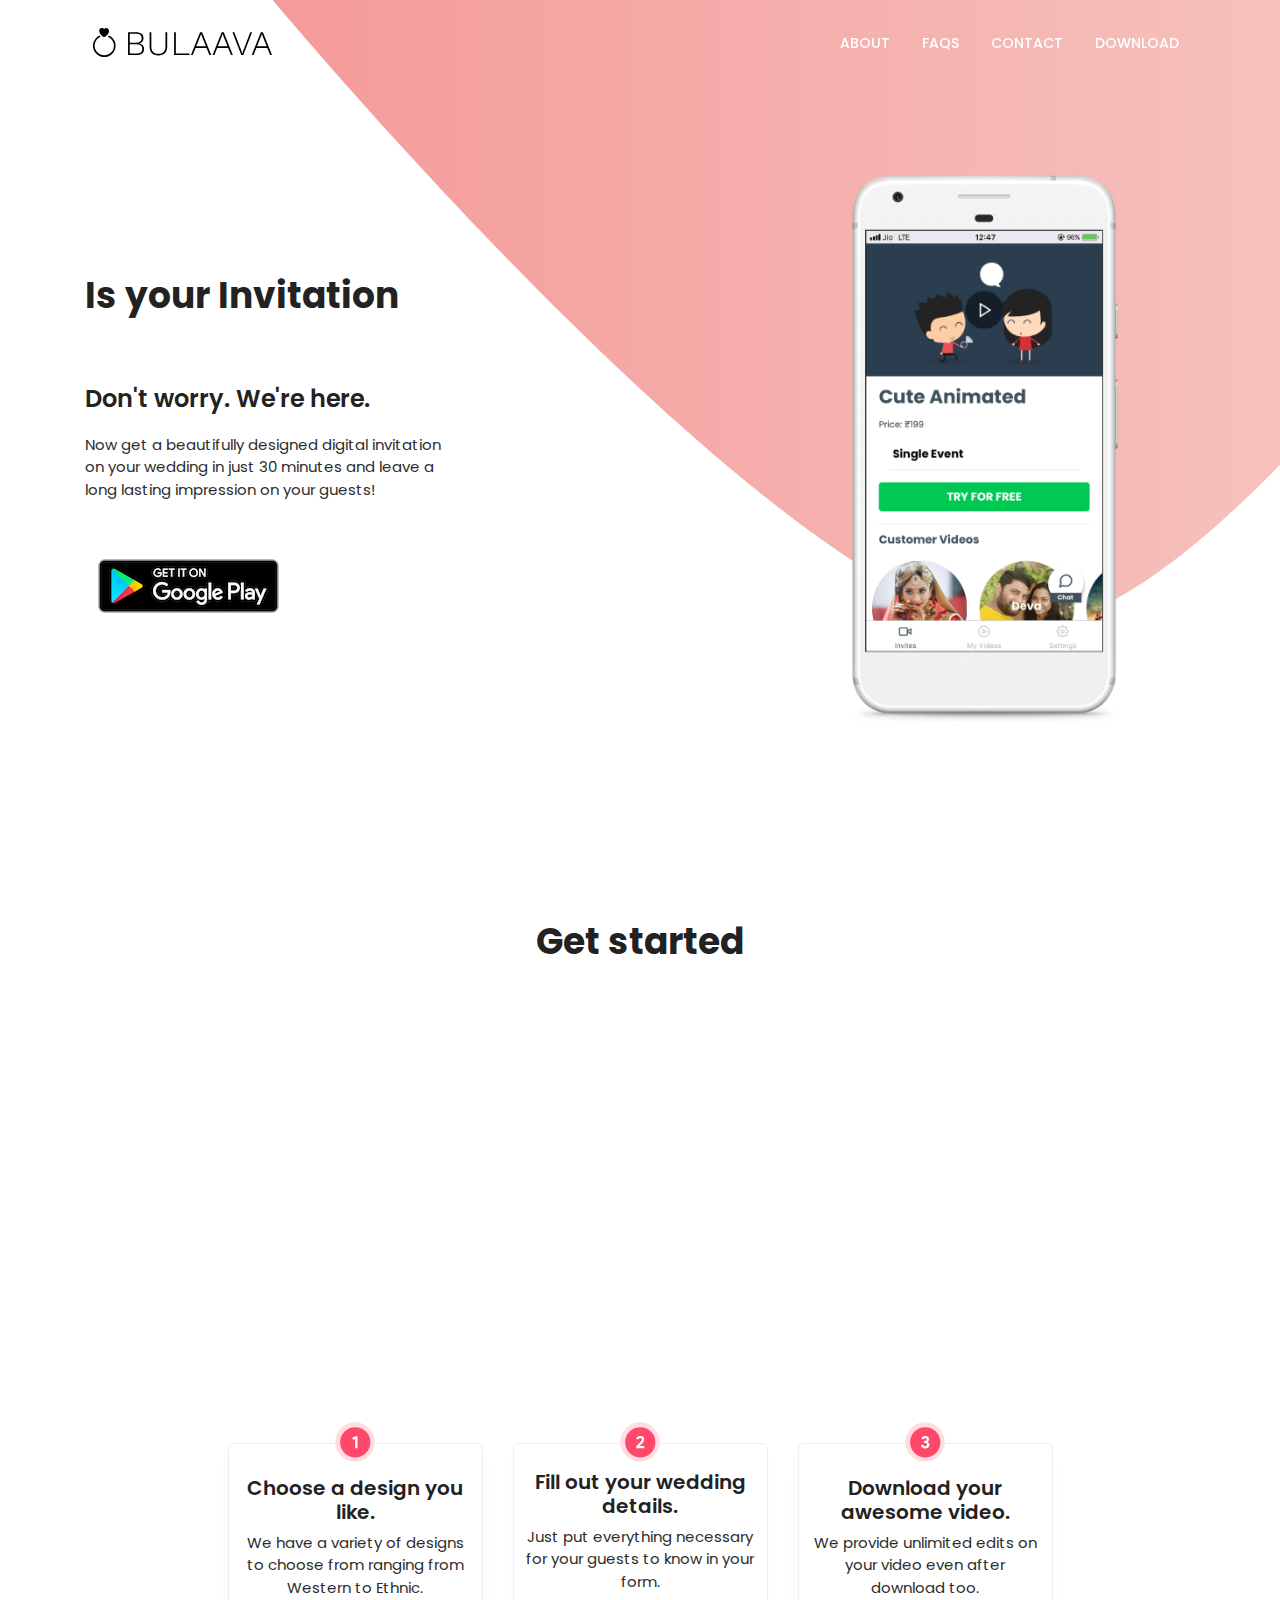
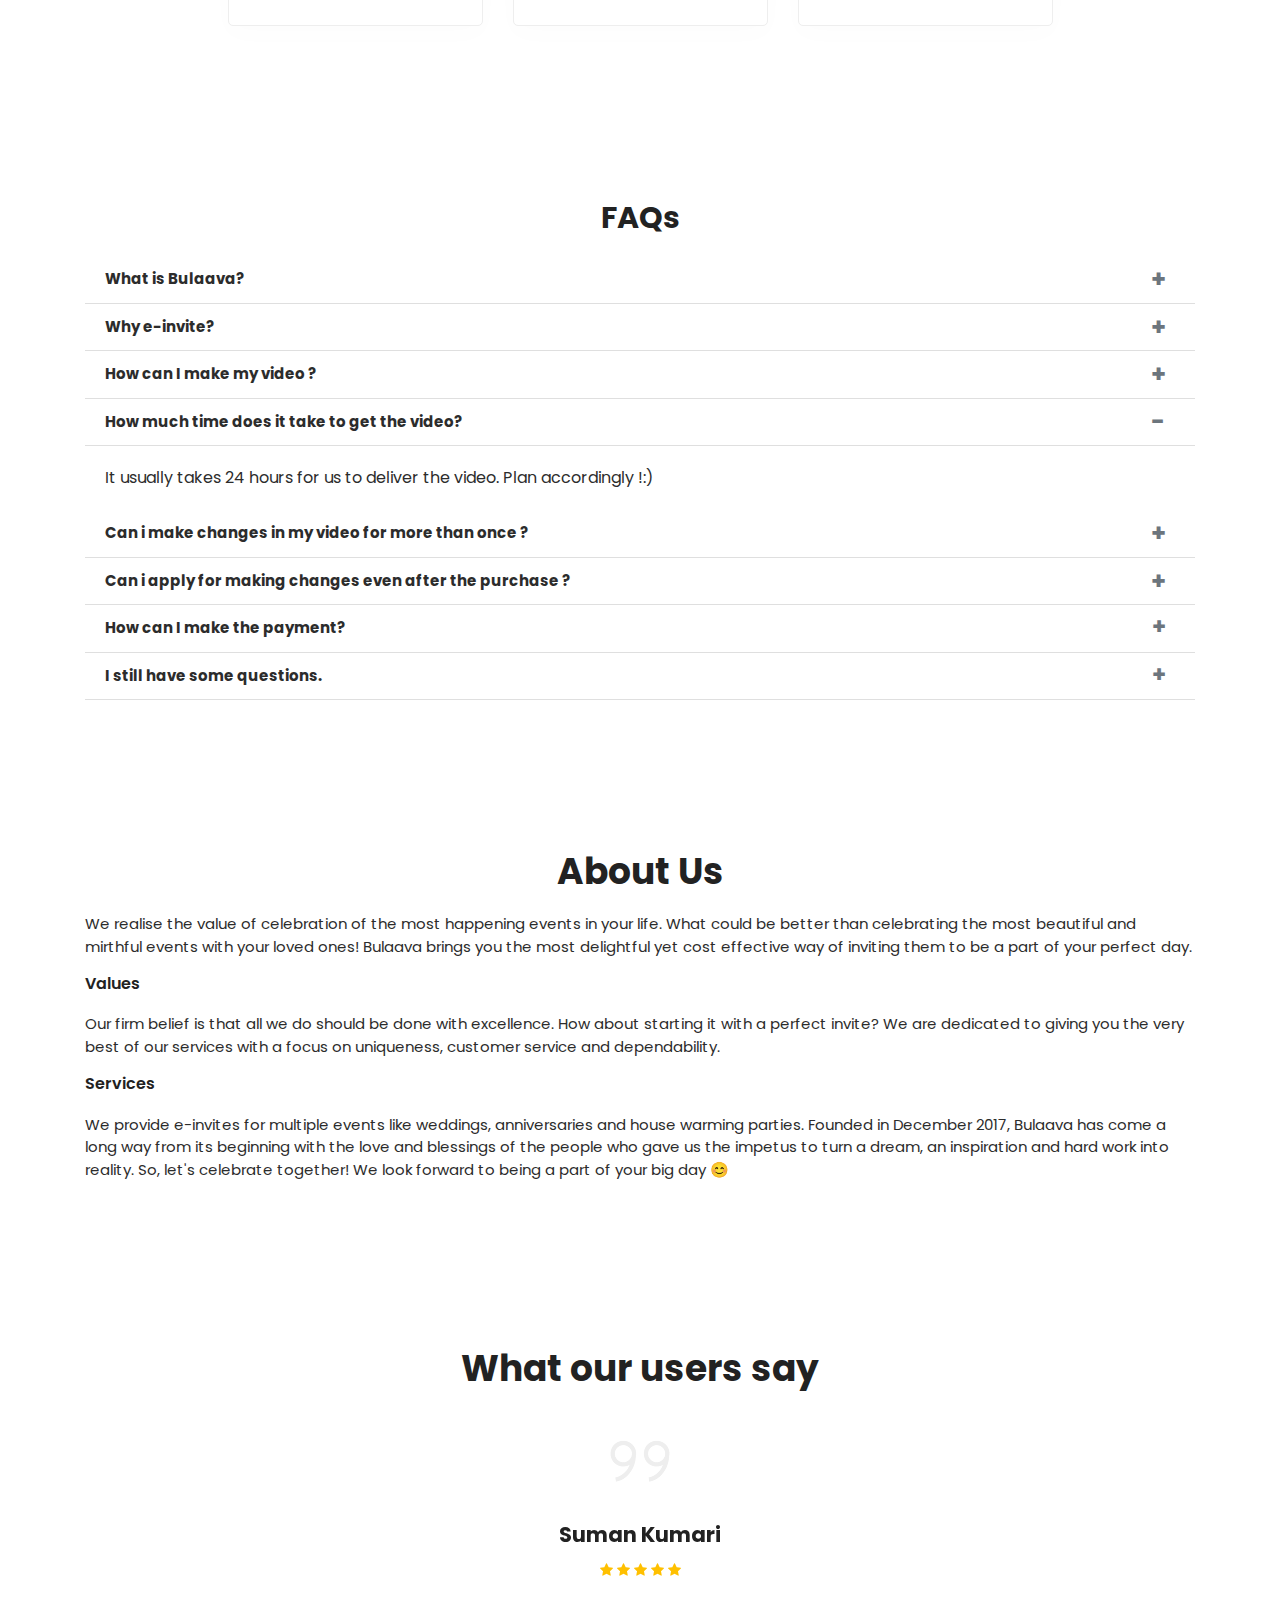
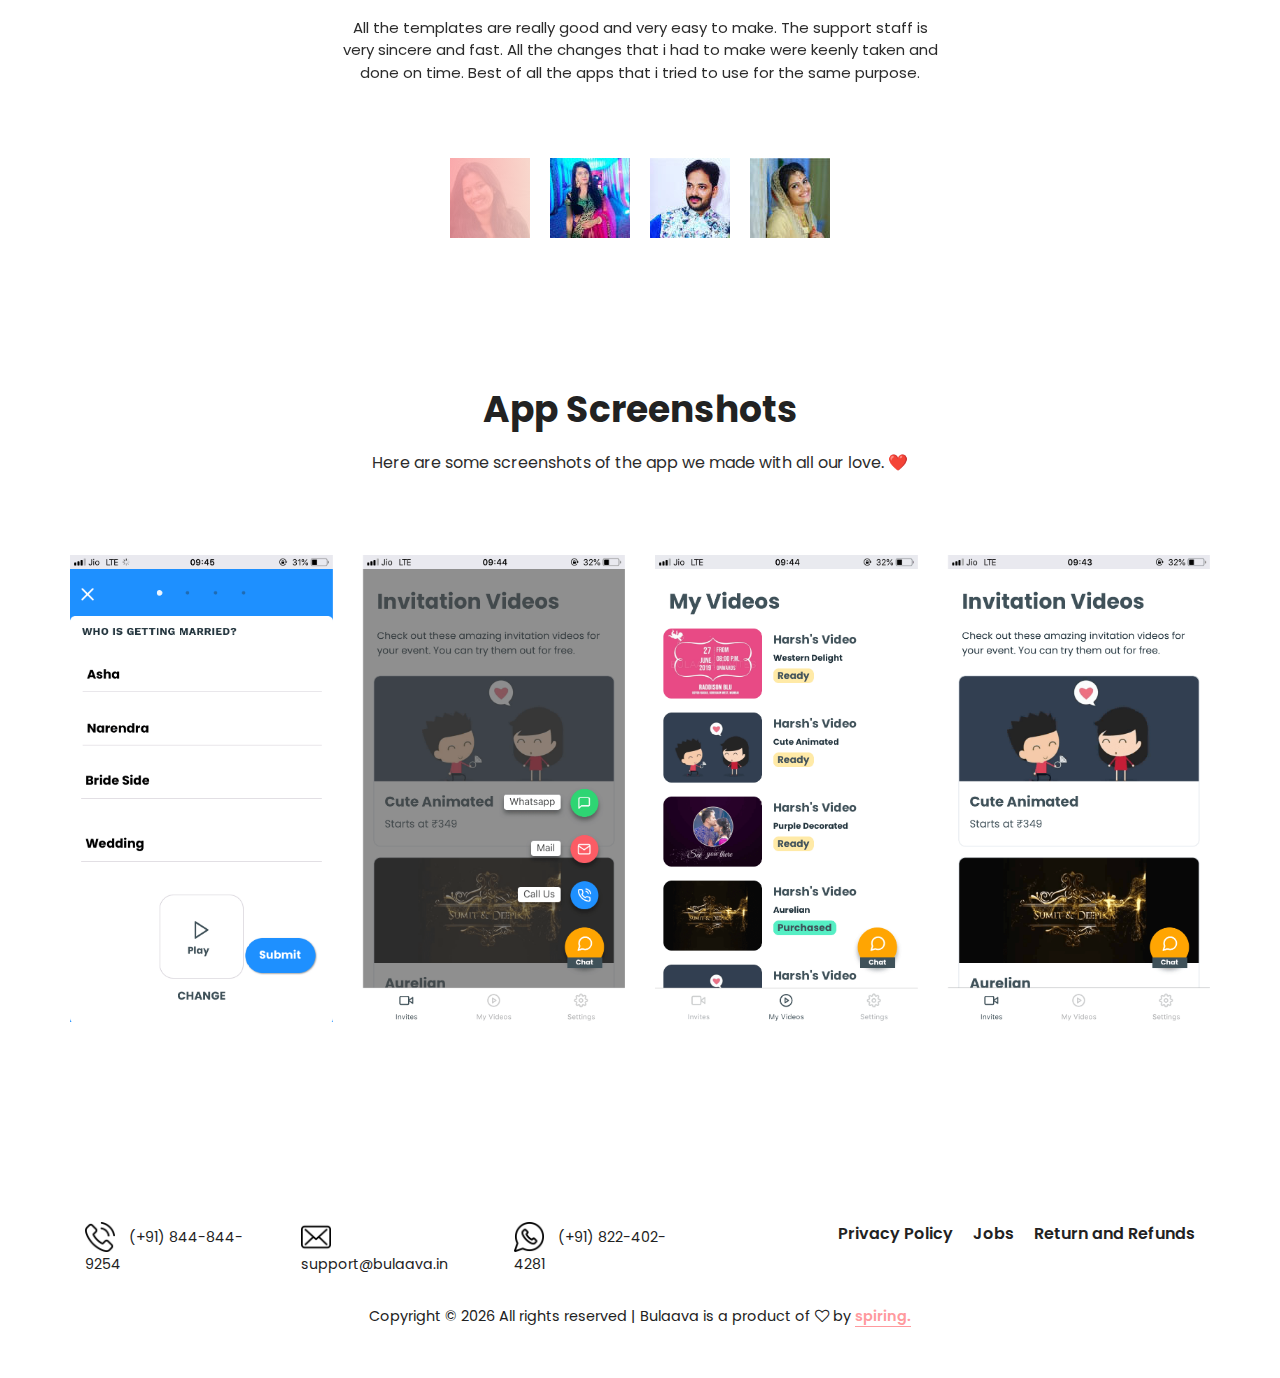
==== commit 63d2c10c: "Added Privacy Policy Page" ====
--- a/index.html
+++ b/index.html
@@ -27,7 +27,7 @@
       }
       body {
         color: #2c2c2c;
-        font-family: "Poppins", sans-serif;
+        font-family: 'Poppins', sans-serif;
         font-size: 16px;
         font-weight: 400;
         position: relative;
@@ -46,7 +46,7 @@
         outline: 0;
       }
       h1 {
-        font-family: "Poppins", sans-serif;
+        font-family: 'Poppins', sans-serif;
         color: #222;
         line-height: 1.2em !important;
         margin-bottom: 0;
@@ -139,7 +139,7 @@
         color: #fff;
         font-size: 14px;
         font-weight: 500;
-        font-family: "Poppins", sans-serif;
+        font-family: 'Poppins', sans-serif;
         text-transform: uppercase;
         outline: none;
       }
@@ -231,39 +231,39 @@
         padding-bottom: 150px;
       }
 
-/*FadeIn*/
-.fadeIn{
-	display: inline;
-}
-.fadeIn span{
-  border-bottom: 3px solid #ff9a9e;
-	animation: fadeEffect 15s linear infinite 0s;
-	-ms-animation: fadeEffect 15s linear infinite 0s;
-	-webkit-animation: fadeEffect 15s linear infinite 0s;
-	opacity: 0;
-	overflow: hidden;
-	position: absolute;
-}
-.fadeIn span:nth-child(2){
-	animation-delay: 3s;
-	-ms-animation-delay: 3s;
-	-webkit-animation-delay: 3s;
-}
-.fadeIn span:nth-child(3){
-	animation-delay: 6s;
-	-ms-animation-delay: 6s;
-	-webkit-animation-delay: 6s;
-}
-.fadeIn span:nth-child(4){
-	animation-delay: 9s;
-	-ms-animation-delay: 9s;
-	-webkit-animation-delay: 9s;
-}
-.fadeIn span:nth-child(5){
-	animation-delay: 12s;
-	-ms-animation-delay: 12s;
-	-webkit-animation-delay: 12s;
-}
+      /*FadeIn*/
+      .fadeIn {
+        display: inline;
+      }
+      .fadeIn span {
+        border-bottom: 3px solid #ff9a9e;
+        animation: fadeEffect 15s linear infinite 0s;
+        -ms-animation: fadeEffect 15s linear infinite 0s;
+        -webkit-animation: fadeEffect 15s linear infinite 0s;
+        opacity: 0;
+        overflow: hidden;
+        position: absolute;
+      }
+      .fadeIn span:nth-child(2) {
+        animation-delay: 3s;
+        -ms-animation-delay: 3s;
+        -webkit-animation-delay: 3s;
+      }
+      .fadeIn span:nth-child(3) {
+        animation-delay: 6s;
+        -ms-animation-delay: 6s;
+        -webkit-animation-delay: 6s;
+      }
+      .fadeIn span:nth-child(4) {
+        animation-delay: 9s;
+        -ms-animation-delay: 9s;
+        -webkit-animation-delay: 9s;
+      }
+      .fadeIn span:nth-child(5) {
+        animation-delay: 12s;
+        -ms-animation-delay: 12s;
+        -webkit-animation-delay: 12s;
+      }
       /*FadeIn Animation*/
       @-moz-keyframes fadeEffect {
         0% {
@@ -376,9 +376,9 @@
       function gtag() {
         dataLayer.push(arguments);
       }
-      gtag("js", new Date());
-
-      gtag("config", "UA-110171603-3");
+      gtag('js', new Date());
+
+      gtag('config', 'UA-110171603-3');
     </script>
     <link
       href="https://fonts.googleapis.com/css?family=Poppins:300,400,500,600,700&display=swap"
@@ -440,20 +440,21 @@
         >
           <div class="home-banner-content col-lg-6 col-md-6">
             <h1>
-              Is your Invitation<br/><div class="fadeIn">
+              Is your Invitation<br />
+              <div class="fadeIn">
                 <span>Cool?</span>
                 <span>Elegant?</span>
                 <span>Beautiful?</span>
                 <span>Different?</span>
                 <span>Intelligent?</span>
               </div>
-              <br/>
+              <br />
             </h1>
             <h3>Don't worry. We're here.<br /></h3>
             <p>
-              Now get a beautifully designed digital invitation
-              on your wedding in just 30 minutes and leave
-              a long lasting impression on your guests!
+              Now get a beautifully designed digital invitation on your wedding
+              in just 30 minutes and leave a long lasting impression on your
+              guests!
             </p>
             <!-- <ul id="facts-list">
               <li class="fact">
@@ -1258,7 +1259,11 @@
             <ul class="contact">
               <li>
                 <img class="" src="img/contact (1).png" alt="" />
-                <a aria-label="Read more" id="contact1" href="tel:+918448449254">
+                <a
+                  aria-label="Read more"
+                  id="contact1"
+                  href="tel:+918448449254"
+                >
                   (+91) 844-844-9254</a
                 >
               </li>
@@ -1286,9 +1291,17 @@
           </div>
           <div class="col-lg-5 col-md-5">
             <ul class="links">
-              <li><a aria-label="Read more" href="#">Privacy Policy</a></li>
-              <li><a aria-label="Read more" href="#">Jobs</a></li>
-              <li><a aria-label="Read more" href="#">Return and Refunds</a></li>
+              <li>
+                <a aria-label="Read more" href="/privacyPolicy.html"
+                  >Privacy Policy</a
+                >
+              </li>
+              <li><a aria-label="Read more" href="/jobs">Jobs</a></li>
+              <li>
+                <a aria-label="Read more" href="/refundsAndReturns.html"
+                  >Return and Refunds</a
+                >
+              </li>
             </ul>
           </div>
         </div>
--- a/css/main.css
+++ b/css/main.css
@@ -1,2 +1,2 @@
-::-moz-selection{background-color:#ff9a9e;color:#fff}::selection{background-color:#ff9a9e;color:#fff}::-webkit-input-placeholder{color:#777777;font-weight:300}:-moz-placeholder{color:#777777;opacity:1;font-weight:300}::-moz-placeholder{color:#777777;opacity:1;font-weight:300}:-ms-input-placeholder{color:#777777;font-weight:300}::-ms-input-placeholder{color:#777777;font-weight:300}body{color:#2c2c2c;font-family:"Poppins",sans-serif;font-size:16px;font-weight:400;position:relative;background:#fff}ol,ul{margin:0;padding:0;list-style:none}select{display:block}figure{margin:0}a{-webkit-transition:all 0.3s ease 0s;-moz-transition:all 0.3s ease 0s;-o-transition:all 0.3s ease 0s;transition:all 0.3s ease 0s}iframe{border:0}a,a:focus,a:hover{text-decoration:none;outline:0}.btn.active.focus,.btn.active:focus,.btn.focus,.btn.focus:active,.btn:active:focus,.btn:focus{text-decoration:none;outline:0}.card-panel{margin:0;padding:60px}.btn i,.btn-large i,.btn-floating i,.btn-large i,.btn-flat i{font-size:1em;line-height:inherit}.gray-bg{background:#f9f9ff}h1,h2,h3,h4,h5,h6{font-family:"Poppins",sans-serif;color:#222;line-height:1.2em !important;margin-bottom:0;margin-top:0;font-weight:600}.h1,.h2,.h3,.h4,.h5,.h6{margin-bottom:0;margin-top:0;font-family:"Poppins",sans-serif;font-weight:600;color:#222}h1,.h1{font-size:36px}h2,.h2{font-size:30px}h3,.h3{font-size:24px}h4,.h4{font-size:18px}h5,.h5{font-size:16px}h6,.h6{font-size:14px;color:#222}td,th{border-radius:0px}.clear::before,.clear::after{content:" ";display:table}.clear::after{clear:both}.fz-11{font-size:11px}.fz-12{font-size:12px}.fz-13{font-size:13px}.fz-14{font-size:14px}.fz-15{font-size:15px}.fz-16{font-size:16px}.fz-18{font-size:18px}.fz-30{font-size:30px}.fz-48{font-size:48px !important}.fw100{font-weight:100}.fw300{font-weight:300}.fw400{font-weight:400 !important}.fw500{font-weight:500}.f700{font-weight:700}.fsi{font-style:italic}.mt-10{margin-top:10px}.mt-15{margin-top:15px}.mt-20{margin-top:20px}.mt-25{margin-top:25px}.mt-30{margin-top:30px}.mt-35{margin-top:35px}.mt-40{margin-top:40px}.mt-50{margin-top:50px}.mt-60{margin-top:60px}.mt-70{margin-top:70px}.mt-80{margin-top:80px}.mt-100{margin-top:100px}.mt-120{margin-top:120px}.mt-150{margin-top:150px}.ml-0{margin-left:0 !important}.ml-5{margin-left:5px !important}.ml-10{margin-left:10px}.ml-15{margin-left:15px}.ml-20{margin-left:20px}.ml-30{margin-left:30px}.ml-50{margin-left:50px}.mr-0{margin-right:0 !important}.mr-5{margin-right:5px !important}.mr-15{margin-right:15px}.mr-10{margin-right:10px}.mr-20{margin-right:20px}.mr-30{margin-right:30px}.mr-50{margin-right:50px}.mb-0{margin-bottom:0px}.mb-0-i{margin-bottom:0px !important}.mb-5{margin-bottom:5px}.mb-10{margin-bottom:10px}.mb-15{margin-bottom:15px}.mb-20{margin-bottom:20px}.mb-25{margin-bottom:25px}.mb-30{margin-bottom:30px}.mb-40{margin-bottom:40px}.mb-50{margin-bottom:50px}.mb-60{margin-bottom:60px}.mb-70{margin-bottom:70px}.mb-80{margin-bottom:80px}.mb-90{margin-bottom:90px}.mb-100{margin-bottom:100px}.pt-0{padding-top:0px}.pt-10{padding-top:10px}.pt-15{padding-top:15px}.pt-20{padding-top:20px}.pt-25{padding-top:25px}.pt-30{padding-top:30px}.pt-40{padding-top:40px}.pt-50{padding-top:50px}.pt-60{padding-top:60px}.pt-70{padding-top:70px}.pt-80{padding-top:80px}.pt-90{padding-top:90px}.pt-100{padding-top:100px}.pt-120{padding-top:120px}.pt-150{padding-top:150px}.pt-170{padding-top:170px}.pb-0{padding-bottom:0px}.pb-10{padding-bottom:10px}.pb-15{padding-bottom:15px}.pb-20{padding-bottom:20px}.pb-25{padding-bottom:25px}.pb-30{padding-bottom:30px}.pb-40{padding-bottom:40px}.pb-50{padding-bottom:50px}.pb-60{padding-bottom:60px}.pb-70{padding-bottom:70px}.pb-80{padding-bottom:80px}.pb-90{padding-bottom:90px}.pb-100{padding-bottom:100px}.pb-120{padding-bottom:120px}.pb-150{padding-bottom:150px}.pr-30{padding-right:30px}.pl-30{padding-left:30px}.pl-90{padding-left:90px}.p-40{padding:40px}.float-left{float:left}.float-right{float:right}.text-italic{font-style:italic}.text-white{color:#fff}.text-black{color:#000}.transition{-webkit-transition:all 0.3s ease 0s;-moz-transition:all 0.3s ease 0s;-o-transition:all 0.3s ease 0s;transition:all 0.3s ease 0s}.section-full{padding:100px 0}.section-half{padding:75px 0}.text-center{text-align:center}.text-left{text-align:left}.text-rigth{text-align:right}.flex{display:-webkit-box;display:-webkit-flex;display:-moz-flex;display:-ms-flexbox;display:flex}.inline-flex{display:-webkit-inline-box;display:-webkit-inline-flex;display:-moz-inline-flex;display:-ms-inline-flexbox;display:inline-flex}.flex-grow{-webkit-box-flex:1;-webkit-flex-grow:1;-moz-flex-grow:1;-ms-flex-positive:1;flex-grow:1}.flex-wrap{-webkit-flex-wrap:wrap;-moz-flex-wrap:wrap;-ms-flex-wrap:wrap;flex-wrap:wrap}.flex-left{-webkit-box-pack:start;-ms-flex-pack:start;-webkit-justify-content:flex-start;-moz-justify-content:flex-start;justify-content:flex-start}.flex-middle{-webkit-box-align:center;-ms-flex-align:center;-webkit-align-items:center;-moz-align-items:center;align-items:center}.flex-right{-webkit-box-pack:end;-ms-flex-pack:end;-webkit-justify-content:flex-end;-moz-justify-content:flex-end;justify-content:flex-end}.flex-top{-webkit-align-self:flex-start;-moz-align-self:flex-start;-ms-flex-item-align:start;align-self:flex-start}.flex-center{-webkit-box-pack:center;-ms-flex-pack:center;-webkit-justify-content:center;-moz-justify-content:center;justify-content:center}.flex-bottom{-webkit-align-self:flex-end;-moz-align-self:flex-end;-ms-flex-item-align:end;align-self:flex-end}.space-between{-webkit-box-pack:justify;-ms-flex-pack:justify;-webkit-justify-content:space-between;-moz-justify-content:space-between;justify-content:space-between}.space-around{-ms-flex-pack:distribute;-webkit-justify-content:space-around;-moz-justify-content:space-around;justify-content:space-around}.flex-column{-webkit-box-direction:normal;-webkit-box-orient:vertical;-webkit-flex-direction:column;-moz-flex-direction:column;-ms-flex-direction:column;flex-direction:column}.flex-cell{display:-webkit-box;display:-webkit-flex;display:-moz-flex;display:-ms-flexbox;display:flex;-webkit-box-flex:1;-webkit-flex-grow:1;-moz-flex-grow:1;-ms-flex-positive:1;flex-grow:1}.display-table{display:table}.light{color:#fff}.dark{color:#000}.relative{position:relative}.overflow-hidden{overflow:hidden}.overlay{position:absolute;left:0;right:0;top:0;bottom:0}.container.fullwidth{width:100%}.container.no-padding{padding-left:0;padding-right:0}.no-padding{padding:0}.section-bg{background:#f9fafc}@media (max-width: 767px){.no-flex-xs{display:block !important}}.row.no-margin{margin-left:0;margin-right:0}.section-gap{padding:150px 0}@media (max-width: 991px){.section-gap{padding:70px 0}}.section-small-gap{padding:50px 0}.section-gap-top{padding-top:150px}@media (max-width: 991px){.section-gap-top{padding-top:70px}}.section-gap-bottom{padding-bottom:150px}@media (max-width: 991px){.section-gap-bottom{padding-bottom:70px}}.margin-gap-bottom{margin-bottom:150px}@media (max-width: 991px){.margin-gap-bottom{margin-bottom:70px}}.section-title{margin-bottom:80px}@media (max-width: 991px){.section-title{margin-bottom:40px}}.section-title h2{margin-bottom:20px;font-size:36px}@media (max-width: 413px){.section-title h2{font-size:30px}}.section-title p{font-size:16px;margin-bottom:0}@media (max-width: 991.98px){.section-title p br{display:none}}.alert-msg{color:#008000}.p1-gradient-bg,.buttons.gray:hover,.primary-btn,.feature-area .single-feature .title .lnr,.testimonials-area .owl-thumb-item.active .overlay-grad,.testimonials-area .owl-thumb-item .overlay-grad:hover,.single-price:hover .price-btn,.top-category-widget-area .single-cat-widget:hover .overlay-bg,.post-content-area .single-post .primary-btn:hover,.blog-pagination .page-item.active .page-link,.blog-pagination .page-link:hover,.widget-wrap .newsletter-widget .bbtns,.footer-area .single-footer-widget .click-btn,.footer-area .footer-bottom .footer-social a:hover{background-image:-moz-linear-gradient(0deg, #ff9a9e 0%, #fad0c4 100%);background-image:-webkit-linear-gradient(0deg, #ff9a9e 0%, #fad0c4 100%);background-image:-ms-linear-gradient(0deg, #ff9a9e 0%, #fad0c4 100%);background-image:-o-linear-gradient(0deg, #ff9a9e 0%, #fad0c4 100%)}.p1-gradient-color{background:-moz-linear-gradient(0deg, #ff9a9e 0%, #fad0c4 100%);background:-webkit-linear-gradient(0deg, #ff9a9e 0%, #fad0c4 100%);background:-ms-linear-gradient(0deg, #ff9a9e 0%, #fad0c4 100%);-webkit-background-clip:text;-webkit-text-fill-color:transparent}@media (max-width: 991px){.download-button{-webkit-box-direction:normal !important;-webkit-box-orient:vertical !important;-webkit-flex-direction:column !important;-moz-flex-direction:column !important;-ms-flex-direction:column !important;flex-direction:column !important}}.buttons{padding:20px 24px 8px;max-width:225px;margin-right:10px;border:1px solid #dddddd;-webkit-transition:all 0.3s ease 0s;-moz-transition:all 0.3s ease 0s;-o-transition:all 0.3s ease 0s;transition:all 0.3s ease 0s;background-color:#fff;color:#000 !important}@media (max-width: 991px){.buttons:first-child{margin-bottom:16px}}.buttons i{font-size:44px;padding-right:20px;color:#eeeeee;margin-top:-8px}.buttons:hover{cursor:pointer;box-shadow:0px 10px 20px 0px rgba(0,0,0,0.1);background-color:#ff9a9e;color:#fff !important;border:1px solid transparent}.buttons:hover a{color:#fff}.buttons a{color:#000}.buttons p{margin-bottom:8px !important;font-size:14px;line-height:18px;text-align:left}.buttons p span{font-size:24px;font-weight:600;font-family:"Poppins",sans-serif}.buttons.dark{background-color:#000;color:#fff !important;border:1px solid #000}.buttons.dark i{color:#fff}.buttons.dark a{color:#fff}.buttons.dark:hover{background-color:#ff9a9e;border:1px solid transparent}.buttons.gray{background-color:#393939;color:#fff !important;border:1px solid #393939}.buttons.gray i{color:#fff}.buttons.gray a{color:#fff}.buttons.gray:hover{border:1px solid transparent}.primary-btn{height:50px;line-height:50px;padding-left:45px;padding-right:45px;border-radius:0px;border:1px solid transparent;background-origin:border-box;color:#fff;display:inline-block;font-size:13px;font-weight:500;position:relative;-webkit-transition:all 0.3s ease 0s;-moz-transition:all 0.3s ease 0s;-o-transition:all 0.3s ease 0s;transition:all 0.3s ease 0s;cursor:pointer;position:relative}.primary-btn:focus{outline:none}.primary-btn:hover{background:transparent;color:#ff9a9e;border-color:#ff9a9e}.primary-btn.white{border:1px solid #fff;color:#fff}.primary-btn.white:hover{background:#fff;color:#ff9a9e}.white_bg_btn{display:inline-block;background:#f9f9ff;padding:0px 35px;color:#222;font-size:13px;font-weight:400;line-height:34px;border-radius:0px;outline:none !important;box-shadow:none !important;text-align:center;border:1px solid #eeeeee;cursor:pointer;-webkit-transition:all 0.3s ease 0s;-moz-transition:all 0.3s ease 0s;-o-transition:all 0.3s ease 0s;transition:all 0.3s ease 0s}.white_bg_btn:hover{background:#ff9a9e;color:#fff;border:1px solid #ff9a9e}.overlay{position:absolute;left:0;right:0;top:0;bottom:0}.sample-text-area{background:#fff;padding:100px 0 70px 0}.text-heading{margin-bottom:30px;font-size:24px}b,sup,sub,u,del{color:#ff9a9e}h1{font-size:36px}h2{font-size:30px}h3{font-size:24px}h4{font-size:18px}h5{font-size:16px}h6{font-size:14px}h1,h2{line-height:1.5em;font-weight:700}h3,h4,h5,h6{line-height:1.5em;font-weight:600}p{font-size:15px}.typography h1,.typography h2,.typography h3,.typography h4,.typography h5,.typography h6{color:#2c2c2c}.button-area{background:#fff}.button-area .border-top-generic{padding:70px 15px;border-top:1px dotted #eee}.button-group-area .genric-btn{margin-right:10px;margin-top:10px}.button-group-area .genric-btn:last-child{margin-right:0}.genric-btn{display:inline-block;outline:none;line-height:40px;padding:0 30px;font-size:0.8em;text-align:center;text-decoration:none;font-weight:500;cursor:pointer;-webkit-transition:all 0.3s ease 0s;-moz-transition:all 0.3s ease 0s;-o-transition:all 0.3s ease 0s;transition:all 0.3s ease 0s}.genric-btn:focus{outline:none}.genric-btn.e-large{padding:0 40px;line-height:50px}.genric-btn.large{line-height:45px}.genric-btn.medium{line-height:30px}.genric-btn.small{line-height:25px}.genric-btn.radius{border-radius:3px}.genric-btn.circle{border-radius:20px}.genric-btn.arrow{display:-webkit-inline-box;display:-ms-inline-flexbox;display:inline-flex;-webkit-box-align:center;-ms-flex-align:center;align-items:center}.genric-btn.arrow span{margin-left:10px}.genric-btn.default{color:#222;background:#f9f9ff;border:1px solid transparent}.genric-btn.default:hover{border:1px solid #f9f9ff;background:#fff}.genric-btn.default-border{border:1px solid #f9f9ff;background:#fff}.genric-btn.default-border:hover{color:#222;background:#f9f9ff;border:1px solid transparent}.genric-btn.primary{color:#fff;background:#ff9a9e;border:1px solid transparent}.genric-btn.primary:hover{color:#ff9a9e;border:1px solid #ff9a9e;background:#fff}.genric-btn.primary-border{color:#ff9a9e;border:1px solid #ff9a9e;background:#fff}.genric-btn.primary-border:hover{color:#fff;background:#ff9a9e;border:1px solid transparent}.genric-btn.success{color:#fff;background:#4cd3e3;border:1px solid transparent}.genric-btn.success:hover{color:#4cd3e3;border:1px solid #4cd3e3;background:#fff}.genric-btn.success-border{color:#4cd3e3;border:1px solid #4cd3e3;background:#fff}.genric-btn.success-border:hover{color:#fff;background:#4cd3e3;border:1px solid transparent}.genric-btn.info{color:#fff;background:#38a4ff;border:1px solid transparent}.genric-btn.info:hover{color:#38a4ff;border:1px solid #38a4ff;background:#fff}.genric-btn.info-border{color:#38a4ff;border:1px solid #38a4ff;background:#fff}.genric-btn.info-border:hover{color:#fff;background:#38a4ff;border:1px solid transparent}.genric-btn.warning{color:#fff;background:#f4e700;border:1px solid transparent}.genric-btn.warning:hover{color:#f4e700;border:1px solid #f4e700;background:#fff}.genric-btn.warning-border{color:#f4e700;border:1px solid #f4e700;background:#fff}.genric-btn.warning-border:hover{color:#fff;background:#f4e700;border:1px solid transparent}.genric-btn.danger{color:#fff;background:#f44a40;border:1px solid transparent}.genric-btn.danger:hover{color:#f44a40;border:1px solid #f44a40;background:#fff}.genric-btn.danger-border{color:#f44a40;border:1px solid #f44a40;background:#fff}.genric-btn.danger-border:hover{color:#fff;background:#f44a40;border:1px solid transparent}.genric-btn.link{color:#222;background:#f9f9ff;text-decoration:underline;border:1px solid transparent}.genric-btn.link:hover{color:#222;border:1px solid #f9f9ff;background:#fff}.genric-btn.link-border{color:#222;border:1px solid #f9f9ff;background:#fff;text-decoration:underline}.genric-btn.link-border:hover{color:#222;background:#f9f9ff;border:1px solid transparent}.genric-btn.disable{color:#222,0.3;background:#f9f9ff;border:1px solid transparent;cursor:not-allowed}.generic-blockquote{padding:30px 50px 30px 30px;background:#f9f9ff;border-left:2px solid #ff9a9e}.progress-table-wrap{overflow-x:scroll}.progress-table{background:#f9f9ff;padding:15px 0px 30px 0px;min-width:800px}.progress-table .serial{width:11.83%;padding-left:30px}.progress-table .country{width:28.07%}.progress-table .visit{width:19.74%}.progress-table .percentage{width:40.36%;padding-right:50px}.progress-table .table-head{display:flex}.progress-table .table-head .serial,.progress-table .table-head .country,.progress-table .table-head .visit,.progress-table .table-head .percentage{color:#222;line-height:40px;text-transform:uppercase;font-weight:500}.progress-table .table-row{padding:15px 0;border-top:1px solid #edf3fd;display:flex}.progress-table .table-row .serial,.progress-table .table-row .country,.progress-table .table-row .visit,.progress-table .table-row .percentage{display:flex;align-items:center}.progress-table .table-row .country img{margin-right:15px}.progress-table .table-row .percentage .progress{width:80%;border-radius:0px;background:transparent}.progress-table .table-row .percentage .progress .progress-bar{height:5px;line-height:5px}.progress-table .table-row .percentage .progress .progress-bar.color-1{background-color:#6382e6}.progress-table .table-row .percentage .progress .progress-bar.color-2{background-color:#e66686}.progress-table .table-row .percentage .progress .progress-bar.color-3{background-color:#f09359}.progress-table .table-row .percentage .progress .progress-bar.color-4{background-color:#73fbaf}.progress-table .table-row .percentage .progress .progress-bar.color-5{background-color:#73fbaf}.progress-table .table-row .percentage .progress .progress-bar.color-6{background-color:#6382e6}.progress-table .table-row .percentage .progress .progress-bar.color-7{background-color:#a367e7}.progress-table .table-row .percentage .progress .progress-bar.color-8{background-color:#e66686}.single-gallery-image{margin-top:30px;background-repeat:no-repeat !important;background-position:center center !important;background-size:cover !important;height:200px}.list-style{width:14px;height:14px}.unordered-list li{position:relative;padding-left:30px;line-height:1.82em !important}.unordered-list li:before{content:"";position:absolute;width:14px;height:14px;border:3px solid #ff9a9e;background:#fff;top:4px;left:0;border-radius:50%}.ordered-list{margin-left:30px}.ordered-list li{list-style-type:decimal-leading-zero;color:#ff9a9e;font-weight:500;line-height:1.82em !important}.ordered-list li span{font-weight:300;color:#2c2c2c}.ordered-list-alpha li{margin-left:30px;list-style-type:lower-alpha;color:#ff9a9e;font-weight:500;line-height:1.82em !important}.ordered-list-alpha li span{font-weight:300;color:#2c2c2c}.ordered-list-roman li{margin-left:30px;list-style-type:lower-roman;color:#ff9a9e;font-weight:500;line-height:1.82em !important}.ordered-list-roman li span{font-weight:300;color:#2c2c2c}.single-input{display:block;width:100%;line-height:40px;border:none;outline:none;background:#f9f9ff;padding:0 20px}.single-input:focus{outline:none}.input-group-icon{position:relative}.input-group-icon .icon{position:absolute;left:20px;top:0;line-height:40px;z-index:3}.input-group-icon .icon i{color:#797979}.input-group-icon .single-input{padding-left:45px}.single-textarea{display:block;width:100%;line-height:40px;border:none;outline:none;background:#f9f9ff;padding:0 20px;height:100px;resize:none}.single-textarea:focus{outline:none}.single-input-primary{display:block;width:100%;line-height:40px;border:1px solid transparent;outline:none;background:#f9f9ff;padding:0 20px}.single-input-primary:focus{outline:none;border:1px solid #ff9a9e}.single-input-accent{display:block;width:100%;line-height:40px;border:1px solid transparent;outline:none;background:#f9f9ff;padding:0 20px}.single-input-accent:focus{outline:none;border:1px solid #eb6b55}.single-input-secondary{display:block;width:100%;line-height:40px;border:1px solid transparent;outline:none;background:#f9f9ff;padding:0 20px}.single-input-secondary:focus{outline:none;border:1px solid #f09359}.default-switch{width:35px;height:17px;border-radius:8.5px;background:#f9f9ff;position:relative;cursor:pointer}.default-switch input{position:absolute;left:0;top:0;right:0;bottom:0;width:100%;height:100%;opacity:0;cursor:pointer}.default-switch input+label{position:absolute;top:1px;left:1px;width:15px;height:15px;border-radius:50%;background:#ff9a9e;-webkit-transition:all 0.2s;-moz-transition:all 0.2s;-o-transition:all 0.2s;transition:all 0.2s;box-shadow:0px 4px 5px 0px rgba(0,0,0,0.2);cursor:pointer}.default-switch input:checked+label{left:19px}.primary-switch{width:35px;height:17px;border-radius:8.5px;background:#f9f9ff;position:relative;cursor:pointer}.primary-switch input{position:absolute;left:0;top:0;right:0;bottom:0;width:100%;height:100%;opacity:0}.primary-switch input+label{position:absolute;left:0;top:0;right:0;bottom:0;width:100%;height:100%}.primary-switch input+label:before{content:"";position:absolute;left:0;top:0;right:0;bottom:0;width:100%;height:100%;background:transparent;border-radius:8.5px;cursor:pointer;-webkit-transition:all 0.2s;-moz-transition:all 0.2s;-o-transition:all 0.2s;transition:all 0.2s}.primary-switch input+label:after{content:"";position:absolute;top:1px;left:1px;width:15px;height:15px;border-radius:50%;background:#fff;-webkit-transition:all 0.2s;-moz-transition:all 0.2s;-o-transition:all 0.2s;transition:all 0.2s;box-shadow:0px 4px 5px 0px rgba(0,0,0,0.2);cursor:pointer}.primary-switch input:checked+label:after{left:19px}.primary-switch input:checked+label:before{background:#ff9a9e}.confirm-switch{width:35px;height:17px;border-radius:8.5px;background:#f9f9ff;position:relative;cursor:pointer}.confirm-switch input{position:absolute;left:0;top:0;right:0;bottom:0;width:100%;height:100%;opacity:0}.confirm-switch input+label{position:absolute;left:0;top:0;right:0;bottom:0;width:100%;height:100%}.confirm-switch input+label:before{content:"";position:absolute;left:0;top:0;right:0;bottom:0;width:100%;height:100%;background:transparent;border-radius:8.5px;-webkit-transition:all 0.2s;-moz-transition:all 0.2s;-o-transition:all 0.2s;transition:all 0.2s;cursor:pointer}.confirm-switch input+label:after{content:"";position:absolute;top:1px;left:1px;width:15px;height:15px;border-radius:50%;background:#fff;-webkit-transition:all 0.2s;-moz-transition:all 0.2s;-o-transition:all 0.2s;transition:all 0.2s;box-shadow:0px 4px 5px 0px rgba(0,0,0,0.2);cursor:pointer}.confirm-switch input:checked+label:after{left:19px}.confirm-switch input:checked+label:before{background:#4cd3e3}.primary-checkbox{width:16px;height:16px;border-radius:3px;background:#f9f9ff;position:relative;cursor:pointer}.primary-checkbox input{position:absolute;left:0;top:0;right:0;bottom:0;width:100%;height:100%;opacity:0}.primary-checkbox input+label{position:absolute;left:0;top:0;right:0;bottom:0;width:100%;height:100%;border-radius:3px;cursor:pointer;border:1px solid #f1f1f1}.primary-checkbox input:checked+label{background:url(../img/elements/primary-check.png) no-repeat center center/cover;border:none}.confirm-checkbox{width:16px;height:16px;border-radius:3px;background:#f9f9ff;position:relative;cursor:pointer}.confirm-checkbox input{position:absolute;left:0;top:0;right:0;bottom:0;width:100%;height:100%;opacity:0}.confirm-checkbox input+label{position:absolute;left:0;top:0;right:0;bottom:0;width:100%;height:100%;border-radius:3px;cursor:pointer;border:1px solid #f1f1f1}.confirm-checkbox input:checked+label{background:url(../img/elements/success-check.png) no-repeat center center/cover;border:none}.disabled-checkbox{width:16px;height:16px;border-radius:3px;background:#f9f9ff;position:relative;cursor:pointer}.disabled-checkbox input{position:absolute;left:0;top:0;right:0;bottom:0;width:100%;height:100%;opacity:0}.disabled-checkbox input+label{position:absolute;left:0;top:0;right:0;bottom:0;width:100%;height:100%;border-radius:3px;cursor:pointer;border:1px solid #f1f1f1}.disabled-checkbox input:disabled{cursor:not-allowed;z-index:3}.disabled-checkbox input:checked+label{background:url(../img/elements/disabled-check.png) no-repeat center center/cover;border:none}.primary-radio{width:16px;height:16px;border-radius:8px;background:#f9f9ff;position:relative;cursor:pointer}.primary-radio input{position:absolute;left:0;top:0;right:0;bottom:0;width:100%;height:100%;opacity:0}.primary-radio input+label{position:absolute;left:0;top:0;right:0;bottom:0;width:100%;height:100%;border-radius:8px;cursor:pointer;border:1px solid #f1f1f1}.primary-radio input:checked+label{background:url(../img/elements/primary-radio.png) no-repeat center center/cover;border:none}.confirm-radio{width:16px;height:16px;border-radius:8px;background:#f9f9ff;position:relative;cursor:pointer}.confirm-radio input{position:absolute;left:0;top:0;right:0;bottom:0;width:100%;height:100%;opacity:0}.confirm-radio input+label{position:absolute;left:0;top:0;right:0;bottom:0;width:100%;height:100%;border-radius:8px;cursor:pointer;border:1px solid #f1f1f1}.confirm-radio input:checked+label{background:url(../img/elements/success-radio.png) no-repeat center center/cover;border:none}.disabled-radio{width:16px;height:16px;border-radius:8px;background:#f9f9ff;position:relative;cursor:pointer}.disabled-radio input{position:absolute;left:0;top:0;right:0;bottom:0;width:100%;height:100%;opacity:0}.disabled-radio input+label{position:absolute;left:0;top:0;right:0;bottom:0;width:100%;height:100%;border-radius:8px;cursor:pointer;border:1px solid #f1f1f1}.disabled-radio input:disabled{cursor:not-allowed;z-index:3}.disabled-radio input:checked+label{background:url(../img/elements/disabled-radio.png) no-repeat center center/cover;border:none}.default-select{height:40px}.default-select .nice-select{border:none;border-radius:0px;height:40px;background:#f9f9ff;padding-left:20px;padding-right:40px}.default-select .nice-select .list{margin-top:0;border:none;border-radius:0px;box-shadow:none;width:100%;padding:10px 0 10px 0px}.default-select .nice-select .list .option{font-weight:300;-webkit-transition:all 0.3s ease 0s;-moz-transition:all 0.3s ease 0s;-o-transition:all 0.3s ease 0s;transition:all 0.3s ease 0s;line-height:28px;min-height:28px;font-size:12px;padding-left:20px}.default-select .nice-select .list .option.selected{color:#ff9a9e;background:transparent}.default-select .nice-select .list .option:hover{color:#ff9a9e;background:transparent}.default-select .current{margin-right:50px;font-weight:300}.default-select .nice-select::after{right:20px}.form-select{height:40px;width:100%}.form-select .nice-select{border:none;border-radius:0px;height:40px;background:#f9f9ff;padding-left:45px;padding-right:40px;width:100%}.form-select .nice-select .list{margin-top:0;border:none;border-radius:0px;box-shadow:none;width:100%;padding:10px 0 10px 0px}.form-select .nice-select .list .option{font-weight:300;-webkit-transition:all 0.3s ease 0s;-moz-transition:all 0.3s ease 0s;-o-transition:all 0.3s ease 0s;transition:all 0.3s ease 0s;line-height:28px;min-height:28px;font-size:12px;padding-left:45px}.form-select .nice-select .list .option.selected{color:#ff9a9e;background:transparent}.form-select .nice-select .list .option:hover{color:#ff9a9e;background:transparent}.form-select .current{margin-right:50px;font-weight:300}.form-select .nice-select::after{right:20px}.main-menu{padding-top:20px}.main-menu>.row{padding:0 15px}#header{padding:0px 0px 20px 0px;position:fixed;left:0;top:0;right:0;transition:all 0.5s;z-index:997}.header-scrolled{background:#fff;box-shadow:-2px -4px 20px 0px rgba(32,41,50,0.12);transition:all 0.5s}.header-scrolled .nav-menu .nav-download-button{background-color:#ff9a9e;padding:5px;border-radius:5px;color:white;font-weight:600}.header-scrolled .nav-menu a{color:#212121}@media (max-width: 673px){#logo{margin-left:5px}}#header #logo h1{font-size:34px;margin:0;padding:0;line-height:1;font-weight:700;letter-spacing:3px}#header #logo h1 a,#header #logo h1 a:hover{color:#fff;padding-left:10px;border-left:4px solid #ff9a9e}#header #logo img{padding:0;margin:0;height:45px;padding:8px}@media (max-width: 767px){#header #logo img{height:32px}}@media (max-width: 768px){#header #logo h1{font-size:28px}#header #logo img{padding:5px;max-height:40px}}.nav-menu,.nav-menu *{margin:0;padding:0;list-style:none}.nav-menu ul{position:absolute;display:none;top:100%;left:0;z-index:99;background:rgba(255,255,255,0.9)}.nav-menu li{position:relative;white-space:nowrap}.nav-menu>li{float:left}.nav-menu li:hover>ul,.nav-menu li.sfHover>ul{display:block}.nav-menu ul ul{top:0;left:100%}.nav-menu ul li{min-width:180px;text-align:left}.sf-arrows .sf-with-ul{padding-right:30px}.sf-arrows .sf-with-ul:after{content:"\f107";position:absolute;right:15px;font-family:FontAwesome;font-style:normal;font-weight:normal}.sf-arrows ul .sf-with-ul:after{content:"\f105"}#nav-menu-container{margin:0}.nav-menu a{padding:0 18px;margin:0 -2px;text-decoration:none;display:inline-block;color:#fff;font-size:14px;font-weight:500;font-family:"Poppins",sans-serif;text-transform:uppercase;outline:none}.nav-menu a:last-child a{margin-right:0;padding-right:0}.nav-menu ul{margin:24px 0 0 26px;padding:10px;box-shadow:0px 0px 30px rgba(127,137,161,0.25);background:#fff}.nav-menu ul li{transition:0.3s}.nav-menu ul li>a{padding:10px;color:#333;transition:0.3s;display:block;font-size:12px;text-transform:none}.nav-menu ul li:hover a{color:#ff9a9e}.nav-menu ul ul{margin:0}#mobile-nav-toggle{position:fixed;right:15px;z-index:999;top:22px;border:0;background:none;font-size:24px;display:none;transition:all 0.4s;outline:none;cursor:pointer}@media (max-width: 767px){#mobile-nav-toggle{top:22px}}#mobile-nav-toggle i{color:#fff;font-weight:900;transition:all 250ms ease-out 0s}.nav-scroll #mobile-nav-toggle i{color:#000;transition:all 250ms ease-out 0s}.mobile-nav-active #mobile-nav-toggle i{color:#fff;transition:all 250ms ease-out 0s}@media (max-width: 960px){#mobile-nav-toggle{display:inline}#nav-menu-container{display:none}}#mobile-nav{position:fixed;top:0;padding-top:18px;bottom:0;z-index:998;background:rgba(0,0,0,0.8);left:-260px;width:260px;overflow-y:auto;transition:0.4s}#mobile-nav ul{padding:0;margin:0;list-style:none}#mobile-nav ul li{position:relative}#mobile-nav ul li a{color:#fff;font-size:13px;text-transform:uppercase;overflow:hidden;padding:10px 22px 10px 15px;position:relative;text-decoration:none;width:100%;display:block;outline:none;font-weight:700}#mobile-nav ul li a:hover{color:#fff}#mobile-nav ul li li{padding-left:30px}#mobile-nav ul .menu-has-children i{position:absolute;right:0;z-index:99;padding:15px;cursor:pointer;color:#fff}#mobile-nav ul .menu-has-children i.fa-chevron-up{color:#ff9a9e}#mobile-nav ul .menu-has-children li a{text-transform:none}#mobile-nav ul .menu-item-active{color:#ff9a9e}#mobile-body-overly{width:100%;height:100%;z-index:997;top:0;left:0;position:fixed;background:rgba(0,0,0,0.7);display:none}body.mobile-nav-active{overflow:hidden}body.mobile-nav-active #mobile-nav{left:0}body.mobile-nav-active #mobile-nav-toggle{color:#fff}.home-banner-area{background:url(../img/banner.svg) center;background-size:cover;background-repeat:no-repeat}@media (max-width: 767px){.home-banner-area{background-position:25%}}.home-banner-area .banner-img{text-align:right}@media (max-width: 1440px){.home-banner-area .banner-img{text-align:left}.home-banner-area .banner-img img{width:80%}}@media (max-width: 991px){.home-banner-area .banner-img{text-align:center}}@media (max-width: 767px){.home-banner-area .banner-img{display:none}}@media (max-width: 991px){.home-banner-area .fullscreen{height:700px !important}}.fact{margin:6px;font-weight:600;word-spacing:1.4px}.faq{margin-bottom:12em}.card{border:none}.card-header{background-color:white}.card-header .faqexpander{position:absolute;right:30px;top:5px}.card-header .faqexpander:after{content:"-";font-size:1.5em;color:#6c757d}.card-header.collapsed .faqexpander:after{content:"+";font-size:1.5em;color:#6c757d}.accordionpointer{cursor:pointer}#accordion .card-header{font-weight:bold}@media (max-width: 768px){.faqexpander{display:none}}h1,h2,h3,h4,h5,h6{margin-bottom:20px}.figure{float:left;min-width:31px}.banner-area{background:url(../img/banner.svg) center;background-size:cover}.banner-area .banner-content{padding:162px 0}@media (max-width: 767px){.banner-area .banner-content{padding:150px 0 50px}}@media (max-width: 767px){.banner-area .banner-content>.col-lg-12.d-flex{display:block !important}}.banner-area .banner-content .left-part h1{margin-bottom:15px}.banner-area .banner-content .left-part p{max-width:510px}@media (max-width: 767px){.banner-area .banner-content .right-part{margin-top:100px}}.banner-area .banner-content .right-part a{color:#fff;text-transform:uppercase;font-size:14px}@media (max-width: 767px){.banner-area .banner-content .right-part a{color:#222}}.banner-area .banner-content .right-part span{margin:0 10px;color:#fff;font-size:14px}@media (max-width: 767px){.banner-area .banner-content .right-part span{color:#222}}.home-banner-content h1{font-size:36px;margin-bottom:25px}@media (max-width: 991.98px){.home-banner-content h1{font-size:36px}}@media (max-width: 1199.98px){.home-banner-content h1{font-size:35px}}@media (max-width: 767px){.home-banner-content h1{margin-top:50px}}.home-banner-content p{margin-bottom:45px;margin-right:180px}@media (max-width: 767px){.home-banner-content p{margin-right:20px}}.about-area{position:relative;padding:150px 0 70px}@media (max-width: 991px){.about-area{padding:20px 0 70px}}.about-area .container:after{content:"";position:absolute;top:10%;right:36%;width:68%;height:68%;background:linear-gradient(to bottom right, transparent 0%, transparent 50%, #f8fcff 50%, #fcfdff 100%);background:-webkit-linear-gradient(to bottom right, transparent 0%, transparent 50%, #f8fcff 50%, #fcfdff 100%);background:-moz-linear-gradient(to bottom right, transparent 0%, transparent 50%, #f8fcff 50%, #fcfdff 100%);background:-ms-linear-gradient(to bottom right, transparent 0%, transparent 50%, #f8fcff 50%, #fcfdff 100%);background:-o-linear-gradient(to bottom right, transparent 0%, transparent 50%, #f8fcff 50%, #fcfdff 100%);z-index:-1}@media (max-width: 991px){.about-area .container:after{content:none}}.home-about-left img{width:100%}@media (max-width: 991px){.home-about-left img{display:none}}.home-about-right h1{padding:20px 0}@media (max-width: 413px){.home-about-right h1{font-size:36px}.home-about-right h1 br{display:none}}.home-about-right p{margin-bottom:40px}@media (max-width: 991px){.home-about-right2{margin-top:50px}}.about-video-area{position:relative}.about-video-area h1{padding:20px 0}.about-video-area .vdo-bg:before,.about-video-area .vdo-bg:after{content:"";position:absolute;top:0;height:100%;z-index:-1}.about-video-area .vdo-bg:before{left:0;width:30%;background:#ffffff}.about-video-area .vdo-bg:after{right:0;width:70%;background:#ffffff}.about-video-area .tutorialcard{background-color:white;-webkit-box-shadow:0px 8px 26px 2px rgba(0,0,0,0.01);box-shadow:0px 8px 26px 2px rgba(0,0,0,0.01) l;padding:10px;width:100%;min-height:100%;border:1px solid #eee;border-radius:5px;transition:all 0.625s cubic-bezier(0, 0, 0.2, 1)}.about-video-area .tutorialcard:hover{background-color:white;-webkit-box-shadow:0px 8px 26px 2px rgba(0,0,0,0.05);box-shadow:0px 8px 26px 2px rgba(0,0,0,0.05)}.about-video-area .tutorialcard h3{font-size:20px;line-height:1.2;margin-bottom:8px}.about-video-area #steps1:before,.about-video-area #steps2:before,.about-video-area #steps3:before{content:"";height:100%;top:-5px;left:50%;position:absolute;display:inline-block;background-image:url(../img/elements/number1.svg);background-repeat:no-repeat;background-size:40px;margin-left:-20px;width:40px}.about-video-area #steps2:before{background-image:url(../img/elements/number2.svg)}.about-video-area #steps3:before{background-image:url(../img/elements/number3.svg)}.about-video-right{background:url(../img/video-bg.png) no-repeat center;background-size:cover;height:645px}.about-video-right .play-btn{z-index:2}.feature-area{position:relative}.feature-area:after{content:"";position:absolute;right:16%;bottom:-100px;z-index:-1;width:340px;height:340px;background:linear-gradient(to bottom right, transparent 0%, transparent 50%, #ff9a9e 50%, #fad0c4 100%);background:-webkit-linear-gradient(to bottom right, transparent 0%, transparent 50%, #ff9a9e 50%, #fad0c4 100%);background:-moz-linear-gradient(to bottom right, transparent 0%, transparent 50%, #ff9a9e 50%, #fad0c4 100%);background:-ms-linear-gradient(to bottom right, transparent 0%, transparent 50%, #ff9a9e 50%, #fad0c4 100%);background:-o-linear-gradient(to bottom right, transparent 0%, transparent 50%, #ff9a9e 50%, #fad0c4 100%)}@media (max-width: 991px){.feature-area:after{display:none}}.feature-area .single-feature{background:#fff;padding:40px 30px;text-align:center;box-shadow:0px 10px 30px rgba(0,0,0,0.1)}@media (max-width: 991px){.feature-area .single-feature{margin-bottom:30px}}.feature-area .single-feature h3{-webkit-transition:all 0.3s ease 0s;-moz-transition:all 0.3s ease 0s;-o-transition:all 0.3s ease 0s;transition:all 0.3s ease 0s;font-size:21px}.feature-area .single-feature .title .lnr{color:#fff;font-weight:600;font-size:24px;padding:30px;display:inline-block;margin-bottom:40px}.feature-area .single-feature p{margin-bottom:0px;margin-top:20px}.feature-area .single-feature:hover{cursor:pointer}.feature-area .single-feature:hover h3{color:#ff9a9e}.fact-area .fact-box{box-shadow:0px 20px 50px rgba(153,153,153,0.2)}.single-fact{text-align:center;margin:45px 0;padding:8px 16px;border-right:1px solid #ddd}@media (max-width: 991px){.single-fact{margin:10px 0;padding:8px 32px}}.single-fact:last-child{border-right:0}.single-fact h2{font-size:36px;margin-bottom:5px}@media (max-width: 991px){.single-fact h2{font-size:25px}}.single-fact p{margin:0;font-size:14px}.testimonials-area{position:relative}.testimonials-area.about-page .container::before{display:none}.testimonials-area .heading{font-size:36px;margin-bottom:50px;text-align:center}.testimonials-area .owl-thumb-item{margin-right:20px;position:relative}.testimonials-area .owl-thumb-item:last-child{margin-right:0}.testimonials-area .owl-thumb-item.active .overlay-grad{opacity:0.8}.testimonials-area .owl-thumb-item .overlay-grad{-webkit-transition:all 0.3s ease 0s;-moz-transition:all 0.3s ease 0s;-o-transition:all 0.3s ease 0s;transition:all 0.3s ease 0s;cursor:pointer}.testimonials-area .owl-thumb-item .overlay-grad:hover{opacity:0.8}.testi-slider{margin:auto}.testi-slider .testi-item{text-align:center}.testi-slider .testi-item img{width:auto;margin:auto}.testi-item{margin-bottom:50px}.testi-item h4{font-size:21px;font-weight:700;margin-top:40px;margin-bottom:10px}.testi-item .list{margin-bottom:35px}.testi-item .list li{display:inline-block}.testi-item .list li a{color:#ffc000;font-size:14px}.testi-item p{max-width:605px;margin:auto}.screenshot-area{position:relative;margin-bottom:100px}.screenshot-area .container:after{content:"";position:absolute;top:20%;left:31%;width:69%;height:100%;background:linear-gradient(to bottom left, transparent 0%, transparent 50%, #f8fcff 50%, #fcfdff 100%);background:-webkit-linear-gradient(to bottom left, transparent 0%, transparent 50%, #f8fcff 50%, #fcfdff 100%);background:-moz-linear-gradient(to bottom left, transparent 0%, transparent 50%, #f8fcff 50%, #fcfdff 100%);background:-ms-linear-gradient(to bottom left, transparent 0%, transparent 50%, #f8fcff 50%, #fcfdff 100%);background:-o-linear-gradient(to bottom left, transparent 0%, transparent 50%, #f8fcff 50%, #fcfdff 100%);z-index:-1}@media (max-width: 991px){.screenshot-area .container:after{content:none}}.screenshot-area .single-screenshot{cursor:pointer}@media (max-width: 991px){.screenshot-area .single-screenshot{margin-bottom:30px}}@media (max-width: 575px){.screenshot-area .single-screenshot{padding:30px;text-align:center}}.pricing-area{padding:150px 0;position:relative}@media (max-width: 991px){.pricing-area{padding:40px 0 70px}}.pricing-area.pricing-page{padding-bottom:0}.pricing-area.pricing-page:after{display:none}.pricing-area:after{content:"";position:absolute;right:16%;bottom:70px;z-index:-1;width:340px;height:340px;background:linear-gradient(to bottom right, transparent 0%, transparent 50%, #ff9a9e 50%, #fad0c4 100%);background:-webkit-linear-gradient(to bottom right, transparent 0%, transparent 50%, #ff9a9e 50%, #fad0c4 100%);background:-moz-linear-gradient(to bottom right, transparent 0%, transparent 50%, #ff9a9e 50%, #fad0c4 100%);background:-ms-linear-gradient(to bottom right, transparent 0%, transparent 50%, #ff9a9e 50%, #fad0c4 100%);background:-o-linear-gradient(to bottom right, transparent 0%, transparent 50%, #ff9a9e 50%, #fad0c4 100%)}@media (max-width: 991px){.pricing-area:after{display:none}}.single-price{background-color:#fff;text-align:center;box-shadow:0px 10px 30px 0px rgba(0,0,0,0.08)}@media (max-width: 991px){.single-price{margin-bottom:30px}}.single-price .top-sec{border-bottom:1px solid #eeeeee;padding:40px 40px 22px 40px;text-align:left;-webkit-transition:all 0.3s ease 0s;-moz-transition:all 0.3s ease 0s;-o-transition:all 0.3s ease 0s;transition:all 0.3s ease 0s}.single-price .top-sec br{display:none}@media (max-width: 1024px){.single-price .top-sec br{display:block}}.single-price .end-sec{-webkit-transition:all 0.3s ease 0s;-moz-transition:all 0.3s ease 0s;-o-transition:all 0.3s ease 0s;transition:all 0.3s ease 0s;padding:40px}.single-price .end-sec ul li{margin-bottom:20px}.single-price .price-btn{background:#f9f9ff;color:#222;border-radius:0;box-shadow:none;border:1px solid #dddddd;-webkit-transition:all 0.3s ease 0s;-moz-transition:all 0.3s ease 0s;-o-transition:all 0.3s ease 0s;transition:all 0.3s ease 0s}.single-price:hover{cursor:pointer}.single-price:hover .price-btn{color:#fff}@media (max-width: 800px){.single-price{margin-bottom:30px}}.whole-wrap{background-color:#fff}.generic-banner{margin-top:60px;background-color:#ff9a9e;text-align:center}.generic-banner .height{height:600px}@media (max-width: 767.98px){.generic-banner .height{height:400px}}.generic-banner .generic-banner-content h2{line-height:1.2em;margin-bottom:28px}@media (max-width: 991.98px){.generic-banner .generic-banner-content h2 br{display:none}}.generic-banner .generic-banner-content p{text-align:center;font-size:16px}@media (max-width: 991.98px){.generic-banner .generic-banner-content p br{display:none}}.generic-content h1{font-weight:600}.about-generic-area{background:#fff}.about-generic-area p{margin-bottom:20px}.white-bg{background:#fff}.section-top-border{padding:50px 0;border-top:1px dotted #eee}.section-gap-bottom{padding-bottom:150px}.section-gap-top{padding-top:150px}.switch-wrap{margin-bottom:10px}.switch-wrap p{margin:0}.link-nav{margin-top:10px}.about-content{margin-top:120px;padding:120px 0px;text-align:center}.about-content h1{font-size:48px;font-weight:600}.about-content a{color:#fff;font-weight:300;font-size:14px}.about-content .lnr{margin:0px 10px;font-weight:600}.aboutus-about{background:#fff !important}.aboutus-cat{background:#f9f9ff !important}.aboutus-feedback{background:#fff}.contact-page-area .map-wrap{margin-bottom:120px}@media (max-width: 960px){.contact-page-area .map-wrap{margin-bottom:50px}}.contact-page-area .contact-btns{font-size:18px;font-weight:600;text-align:center;padding:40px;color:#fff;margin-bottom:30px}.contact-page-area .contact-btns:hover{color:#fff}.contact-page-area .form-area input{padding:15px}.contact-page-area .form-area input,.contact-page-area .form-area textarea{border-radius:0;font-size:12px;line-height:1.2}.contact-page-area .form-area textarea{height:178px;margin-top:0px}.contact-page-area .form-area .primary-btn{-webkit-transition:all 0.3s ease 0s;-moz-transition:all 0.3s ease 0s;-o-transition:all 0.3s ease 0s;transition:all 0.3s ease 0s}.contact-page-area .form-area .primary-btn:hover{border:1px solid #ff9a9e;color:#ff9a9e !important}@media (max-width: 960px){.contact-page-area .address-wrap{margin-bottom:50px}}.contact-page-area .single-contact-address{margin-bottom:20px}.contact-page-area .single-contact-address h5{font-weight:600;font-size:16px;margin-bottom:5px}.contact-page-area .single-contact-address .lnr{font-size:30px;font-weight:500;color:#ff9a9e;margin-right:30px}.blog-banner-area{background:url(../img/elements/blog/blog-banner.jpg) center;background-size:cover}.blog-banner-area .overlay-bg{background:rgba(0,0,0,0.55)}.blog-banner-wrap{text-align:center}.blog-post-list .single-post{background:transparent;padding:0px 30px}.single-post{margin-bottom:30px}.single-post .tags{margin-top:40px}.single-post .tags li{display:inline-block}.single-post .tags li a{color:#000}.single-post .tags li:hover a{color:#ff9a9e}.single-post h1{margin-top:20px;margin-bottom:20px}.single-post .title h4{margin-bottom:10px}.single-post .comment-wrap ul li,.single-post .social-wrap ul li{display:inline-block;margin-right:15px}@media (max-width: 414px){.single-post .comment-wrap,.single-post .social-wrap{margin-top:10px}}.single-post .comment-wrap ul li a{color:#2c2c2c}.single-post .social-wrap ul{text-align:right}.single-post .social-wrap ul li a i{color:#2c2c2c}.single-post .social-wrap ul li a i:hover{color:#000}@media (max-width: 768px){.single-post .social-wrap ul{text-align:left}}.single-widget{border:1px solid #eee;padding:40px 30px;margin-bottom:30px}.single-widget .title{font-weight:600;margin-bottom:30px}.search-widget i{color:#ff9a9e}.search-widget form.example{border:1px solid #eee}.search-widget form.example input[type=text]{padding:10px;font-size:14px;border:none;float:left;width:80%;background:#eee}.search-widget form.example button{float:left;width:20%;padding:10px;background:#eee;color:white;font-size:17px;border:none;cursor:pointer}.search-widget form.example::after{content:"";clear:both;display:table}.protfolio-widget{text-align:center}.protfolio-widget h4{padding:20px 0}.protfolio-widget ul li{padding:15px;display:inline-block}.protfolio-widget ul li a i{color:#000}.protfolio-widget ul li a i:hover{color:#ff9a9e}.category-widget ul li{border-bottom:1px solid #eee;padding:10px 20px;-webkit-transition:all 0.3s ease 0s;-moz-transition:all 0.3s ease 0s;-o-transition:all 0.3s ease 0s;transition:all 0.3s ease 0s}.category-widget ul li h6{font-weight:300;-webkit-transition:all 0.3s ease 0s;-moz-transition:all 0.3s ease 0s;-o-transition:all 0.3s ease 0s;transition:all 0.3s ease 0s}.category-widget ul li span{color:#000;-webkit-transition:all 0.3s ease 0s;-moz-transition:all 0.3s ease 0s;-o-transition:all 0.3s ease 0s;transition:all 0.3s ease 0s}.category-widget ul li:hover{border-color:#ff9a9e}.category-widget ul li:hover h6,.category-widget ul li:hover span{color:#ff9a9e}.tags-widget ul li{display:inline-block;background:#fff;border:1px solid #eee;padding:8px 10px;margin-bottom:8px;-webkit-transition:all 0.3s ease 0s;-moz-transition:all 0.3s ease 0s;-o-transition:all 0.3s ease 0s;transition:all 0.3s ease 0s}.tags-widget ul li a{font-weight:300;color:#000}.tags-widget ul li:hover{background-color:#ff9a9e}.tags-widget ul li:hover a{color:#fff}.recent-posts-widget .single-recent-post .recent-details{margin-left:20px}.recent-posts-widget .single-recent-post .recent-details h4{line-height:1.5em !important;font-size:14px;-webkit-transition:all 0.3s ease 0s;-moz-transition:all 0.3s ease 0s;-o-transition:all 0.3s ease 0s;transition:all 0.3s ease 0s}.recent-posts-widget .single-recent-post .recent-details p{margin-top:10px}.recent-posts-widget .single-recent-post:hover h4{color:#ff9a9e}@media (max-width: 960px){.recent-posts-widget .single-recent-post{margin-bottom:20px}}.nav-area{border-bottom:1px solid #eee}.nav-area a{color:#000}.nav-area .nav-left .thumb{padding-right:20px}.nav-area .nav-right{text-align:right}.nav-area .nav-right .thumb{padding-left:20px}@media (max-width: 768px){.nav-area .post-details h4{font-size:14px}}@media (max-width: 466px){.nav-area .nav-right{margin-top:50px}}.comment-sec-area{border-bottom:1px solid #eee;padding-bottom:50px}.comment-sec-area a{color:#000}.comment-sec-area .comment-list{padding-bottom:30px}.comment-sec-area .comment-list.left-padding{padding-left:25px}.comment-sec-area .thumb{margin-right:20px}.comment-sec-area .date{font-size:13px;color:#cccccc}.comment-sec-area .comment{color:#777777}.comment-sec-area .btn-reply{background-color:#000;color:#fff;border:1px solid #000;padding:8px 30px;display:block;-webkit-transition:all 0.3s ease 0s;-moz-transition:all 0.3s ease 0s;-o-transition:all 0.3s ease 0s;transition:all 0.3s ease 0s}.comment-sec-area .btn-reply:hover{background-color:transparent;color:#000}.commentform-area{padding-bottom:100px}.commentform-area h5{font-weight:600 !important}.commentform-area .form-control{border-radius:0;font-size:14px;font-weight:400}.commentform-area textarea{height:90%}.commentform-area .form-control{border:none;background:#f9f9ff}.blog_banner{min-height:780px;position:relative;z-index:1;overflow:hidden;margin-bottom:0px}.blog_banner .banner_inner{background:#04091e;position:relative;overflow:hidden;width:100%;min-height:780px;z-index:1}.blog_banner .banner_inner .overlay{background:url(../img/banner-2.jpg) no-repeat scroll center center;opacity:.5;height:125%;position:absolute;left:0px;top:0px;width:100%;z-index:-1}.blog_banner .banner_inner .blog_b_text{max-width:700px;margin:auto;color:#fff;margin-top:40px}.blog_banner .banner_inner .blog_b_text h2{font-size:60px;font-weight:500;line-height:66px;margin-bottom:15px}.blog_banner .banner_inner .blog_b_text p{font-size:16px;margin-bottom:35px}.blog_banner .banner_inner .blog_b_text .white_bg_btn{line-height:42px;padding:0px 45px}.blog-page{background:#f9f9ff}.blog-header-content h1{max-width:500px;margin-left:auto;margin-right:auto}@media (max-width: 414px){.blog-header-content h1{font-size:30px}}.blog-header-content p{margin:20px 0px}.top-category-widget-area{background-color:#f9f9ff}.top-category-widget-area .single-cat-widget{position:relative;text-align:center}.top-category-widget-area .single-cat-widget .overlay-bg{background:rgba(0,0,0,0.85);margin:7%;-webkit-transition:all 0.3s ease 0s;-moz-transition:all 0.3s ease 0s;-o-transition:all 0.3s ease 0s;transition:all 0.3s ease 0s}.top-category-widget-area .single-cat-widget img{width:100%}.top-category-widget-area .single-cat-widget .content-details{top:32%;left:0;right:0;margin-left:auto;margin-right:auto;color:#fff;bottom:0px;position:absolute}.top-category-widget-area .single-cat-widget .content-details h4{color:#fff}.top-category-widget-area .single-cat-widget .content-details span{display:inline-block;background:#fff;width:60%;height:1%}.top-category-widget-area .single-cat-widget:hover .overlay-bg{opacity:.85;margin:7%;-webkit-transition:all 0.3s ease 0s;-moz-transition:all 0.3s ease 0s;-o-transition:all 0.3s ease 0s;transition:all 0.3s ease 0s}@media (max-width: 991px){.top-category-widget-area .single-cat-widget{margin-bottom:50px}}.post-content-area{background-color:#f9f9ff}.post-content-area .single-post{margin-bottom:50px}.post-content-area .single-post .meta-details{text-align:right;margin-top:35px}@media (max-width: 767px){.post-content-area .single-post .meta-details{text-align:left}}.post-content-area .single-post .meta-details .tags{margin-bottom:30px}.post-content-area .single-post .meta-details .tags li{display:inline-block;font-size:14px}.post-content-area .single-post .meta-details .tags li a{color:#222;-webkit-transition:all 0.3s ease 0s;-moz-transition:all 0.3s ease 0s;-o-transition:all 0.3s ease 0s;transition:all 0.3s ease 0s}.post-content-area .single-post .meta-details .tags li a:hover{color:#ff9a9e}@media (max-width: 1024px){.post-content-area .single-post .meta-details{margin-top:0px}}.post-content-area .single-post .user-name a,.post-content-area .single-post .date a,.post-content-area .single-post .view a,.post-content-area .single-post .comments a{color:#2c2c2c;margin-right:10px;-webkit-transition:all 0.3s ease 0s;-moz-transition:all 0.3s ease 0s;-o-transition:all 0.3s ease 0s;transition:all 0.3s ease 0s}.post-content-area .single-post .user-name a:hover,.post-content-area .single-post .date a:hover,.post-content-area .single-post .view a:hover,.post-content-area .single-post .comments a:hover{color:#ff9a9e}.post-content-area .single-post .user-name .lnr,.post-content-area .single-post .date .lnr,.post-content-area .single-post .view .lnr,.post-content-area .single-post .comments .lnr{font-weight:900;color:#222}.post-content-area .single-post .feature-img img{width:100%}.post-content-area .single-post .posts-title h3{margin:20px 0px}.post-content-area .single-post .excert{margin-bottom:20px}.post-content-area .single-post .primary-btn{background:#f9f9ff;color:#222 !important;-webkit-transition:all 0.3s ease 0s;-moz-transition:all 0.3s ease 0s;-o-transition:all 0.3s ease 0s;transition:all 0.3s ease 0s;border-radius:0px !important;box-shadow:none !important;font-weight:600}.post-content-area .single-post .primary-btn:hover{color:#fff !important}.posts-list .posts-title h3{-webkit-transition:all 0.3s ease 0s;-moz-transition:all 0.3s ease 0s;-o-transition:all 0.3s ease 0s;transition:all 0.3s ease 0s}.posts-list .posts-title h3:hover{color:#ff9a9e}.blog-pagination{padding-top:60px;padding-bottom:120px}.blog-pagination .page-link{border-radius:0}.blog-pagination .page-item{border:none}.page-link{background:transparent;font-weight:400}.blog-pagination .page-item.active .page-link{border-color:transparent;color:#fff}.blog-pagination .page-link{position:relative;display:block;padding:0.5rem 0.75rem;margin-left:-1px;line-height:1.25;color:#2c2c2c;border:none}.blog-pagination .page-link .lnr{font-weight:600}.blog-pagination .page-item:last-child .page-link,.blog-pagination .page-item:first-child .page-link{border-radius:0}.blog-pagination .page-link:hover{color:#fff;text-decoration:none;border-color:#eee}.sidebar-widgets{padding-bottom:120px}.widget-wrap{background:#f9f9ff;padding:20px 0px;border:1px solid #eee}@media (max-width: 991px){.widget-wrap{margin-top:50px}}.widget-wrap .single-sidebar-widget{margin:30px 30px;padding-bottom:30px;border-bottom:1px solid #eee}.widget-wrap .single-sidebar-widget:last-child{border-bottom:none;margin-bottom:0px}.widget-wrap .search-widget form.search-form input[type=text]{color:#222;padding:10px 22px;font-size:14px;border:1px solid #cccccc;float:left;width:80%;border-bottom-left-radius:25px;border-top-left-radius:25px;background:transparent}.widget-wrap .search-widget form.search-form input[type=text]:focus{outline:none}.widget-wrap .search-widget ::-webkit-input-placeholder{color:#222}.widget-wrap .search-widget ::-moz-placeholder{color:#222}.widget-wrap .search-widget :-ms-input-placeholder{color:#222}.widget-wrap .search-widget :-moz-placeholder{color:#222}.widget-wrap .search-widget form.search-form button{float:left;width:20%;padding:10px;background:transparent;color:#222;font-size:17px;border:1px solid #cccccc;cursor:pointer;border-bottom-right-radius:25px;border-top-right-radius:25px}.widget-wrap .search-widget form.search-form::after{content:"";clear:both;display:table}.widget-wrap .user-info-widget{text-align:center}.widget-wrap .user-info-widget a h4{margin-top:40px;margin-bottom:5px;-webkit-transition:all 0.3s ease 0s;-moz-transition:all 0.3s ease 0s;-o-transition:all 0.3s ease 0s;transition:all 0.3s ease 0s}.widget-wrap .user-info-widget .social-links li{display:inline-block;margin-bottom:10px}.widget-wrap .user-info-widget .social-links li a{color:#222;padding:10px;font-size:14px;-webkit-transition:all 0.3s ease 0s;-moz-transition:all 0.3s ease 0s;-o-transition:all 0.3s ease 0s;transition:all 0.3s ease 0s}.widget-wrap .user-info-widget .social-links li a:hover{color:#ff9a9e}.widget-wrap .popular-post-widget .popular-title{background:#fff;text-align:center;padding:12px 0px}.widget-wrap .popular-post-widget .popular-post-list{margin-top:30px}.widget-wrap .popular-post-widget .popular-post-list .thumb img{width:100%}.widget-wrap .popular-post-widget .single-post-list{margin-bottom:20px}.widget-wrap .popular-post-widget .single-post-list .details{margin-left:12px}.widget-wrap .popular-post-widget .single-post-list .details h6{font-weight:600;margin-bottom:10px;-webkit-transition:all 0.3s ease 0s;-moz-transition:all 0.3s ease 0s;-o-transition:all 0.3s ease 0s;transition:all 0.3s ease 0s}.widget-wrap .popular-post-widget .single-post-list .details h6:hover{color:#ff9a9e}.widget-wrap .popular-post-widget .single-post-list .details p{margin-bottom:0px}.widget-wrap .ads-widget img{width:100%}.widget-wrap .post-category-widget .category-title{background:#fff;text-align:center;text-align:center;padding:12px 0px}.widget-wrap .post-category-widget .cat-list li{padding-top:15px;padding-bottom:8px;border-bottom:2px dotted #eee;-webkit-transition:all 0.3s ease 0s;-moz-transition:all 0.3s ease 0s;-o-transition:all 0.3s ease 0s;transition:all 0.3s ease 0s}.widget-wrap .post-category-widget .cat-list li p{font-weight:300;font-size:14px;margin-bottom:0px;-webkit-transition:all 0.3s ease 0s;-moz-transition:all 0.3s ease 0s;-o-transition:all 0.3s ease 0s;transition:all 0.3s ease 0s}.widget-wrap .post-category-widget .cat-list li a{color:#2c2c2c}.widget-wrap .post-category-widget .cat-list li:hover{border-color:#222}.widget-wrap .post-category-widget .cat-list li:hover p{color:#222;font-weight:600}.widget-wrap .newsletter-widget .newsletter-title{background:#fff;text-align:center;text-align:center;padding:12px 0px}.widget-wrap .newsletter-widget .col-autos{width:100%}.widget-wrap .newsletter-widget p{text-align:center;margin:20px 0px}.widget-wrap .newsletter-widget .bbtns{color:#fff;font-size:12px;font-weight:500;padding:7px 20px;border-radius:0}.widget-wrap .newsletter-widget .input-group-text{background:#fff;border-radius:0px;vertical-align:top}.widget-wrap .newsletter-widget .input-group-text i{color:#ccc;margin-top:-1px}.widget-wrap .newsletter-widget .form-control{height:40px;border-left:none !important;border-right:none !important;border-radius:0px;font-size:13px;color:#ccc;padding:9px;padding-left:0px}.widget-wrap .newsletter-widget .form-control:focus{box-shadow:none;border-color:#ccc}.widget-wrap .newsletter-widget ::-webkit-input-placeholder{font-size:13px;color:#ccc}.widget-wrap .newsletter-widget ::-moz-placeholder{font-size:13px;color:#ccc}.widget-wrap .newsletter-widget :-ms-input-placeholder{font-size:13px;color:#ccc}.widget-wrap .newsletter-widget :-moz-placeholder{font-size:13px;color:#ccc}.widget-wrap .newsletter-widget .text-bottom{margin-bottom:0px}.widget-wrap .tag-cloud-widget .tagcloud-title{background:#fff;text-align:center;text-align:center;padding:12px 0px;margin-bottom:30px}.widget-wrap .tag-cloud-widget ul li{display:inline-block;border:1px solid #eee;background:#fff;padding:4px 14px;margin-bottom:10px;-webkit-transition:all 0.3s ease 0s;-moz-transition:all 0.3s ease 0s;-o-transition:all 0.3s ease 0s;transition:all 0.3s ease 0s}.widget-wrap .tag-cloud-widget ul li:hover{background:#222}.widget-wrap .tag-cloud-widget ul li:hover a{color:#fff}.widget-wrap .tag-cloud-widget ul li a{font-size:12px;color:#222}.single-post-area{padding-top:80px;padding-bottom:80px}.single-post-area .meta-details{margin-top:20px !important}.single-post-area .social-links li{display:inline-block;margin-bottom:10px}.single-post-area .social-links li a{color:#222;padding:7px;font-size:14px;-webkit-transition:all 0.3s ease 0s;-moz-transition:all 0.3s ease 0s;-o-transition:all 0.3s ease 0s;transition:all 0.3s ease 0s}.single-post-area .social-links li a:hover{color:#ff9a9e}.single-post-area .quotes{margin-top:20px;padding:30px;background-color:#fff;box-shadow:-20.84px 21.58px 30px 0px rgba(176,176,176,0.1)}.single-post-area .arrow{position:absolute}.single-post-area .arrow .lnr{font-size:20px;font-weight:600}.single-post-area .thumb .overlay-bg{background:rgba(0,0,0,0.8)}.single-post-area .navigation-area{border-top:1px solid #eee;padding-top:30px}.single-post-area .navigation-area .nav-left{text-align:left}.single-post-area .navigation-area .nav-left .thumb{margin-right:20px;background:#000}.single-post-area .navigation-area .nav-left .thumb img{-webkit-transition:all 0.3s ease 0s;-moz-transition:all 0.3s ease 0s;-o-transition:all 0.3s ease 0s;transition:all 0.3s ease 0s}.single-post-area .navigation-area .nav-left .lnr{margin-left:20px;opacity:0;-webkit-transition:all 0.3s ease 0s;-moz-transition:all 0.3s ease 0s;-o-transition:all 0.3s ease 0s;transition:all 0.3s ease 0s}.single-post-area .navigation-area .nav-left:hover .lnr{opacity:1}.single-post-area .navigation-area .nav-left:hover .thumb img{opacity:.5}@media (max-width: 767px){.single-post-area .navigation-area .nav-left{margin-bottom:30px}}.single-post-area .navigation-area .nav-right{text-align:right}.single-post-area .navigation-area .nav-right .thumb{margin-left:20px;background:#000}.single-post-area .navigation-area .nav-right .thumb img{-webkit-transition:all 0.3s ease 0s;-moz-transition:all 0.3s ease 0s;-o-transition:all 0.3s ease 0s;transition:all 0.3s ease 0s}.single-post-area .navigation-area .nav-right .lnr{margin-right:20px;opacity:0;-webkit-transition:all 0.3s ease 0s;-moz-transition:all 0.3s ease 0s;-o-transition:all 0.3s ease 0s;transition:all 0.3s ease 0s}.single-post-area .navigation-area .nav-right:hover .lnr{opacity:1}.single-post-area .navigation-area .nav-right:hover .thumb img{opacity:.5}@media (max-width: 991px){.single-post-area .sidebar-widgets{padding-bottom:0px}}.comments-area{background:#f9f9ff;border:1px solid #eee;padding:50px 20px;margin-top:50px}@media (max-width: 414px){.comments-area{padding:50px 8px}}.comments-area h4{text-align:center;margin-bottom:50px}.comments-area a{color:#222}.comments-area .comment-list{padding-bottom:30px}.comments-area .comment-list:last-child{padding-bottom:0px}.comments-area .comment-list.left-padding{padding-left:25px}@media (max-width: 413px){.comments-area .comment-list .single-comment h5{font-size:12px}.comments-area .comment-list .single-comment .date{font-size:11px}.comments-area .comment-list .single-comment .comment{font-size:10px}}.comments-area .thumb{margin-right:20px}.comments-area .date{font-size:13px;color:#cccccc}.comments-area .comment{color:#777777}.comments-area .btn-reply{background-color:#fff;color:#222;border:1px solid #eee;padding:8px 30px;display:block;font-weight:600;-webkit-transition:all 0.3s ease 0s;-moz-transition:all 0.3s ease 0s;-o-transition:all 0.3s ease 0s;transition:all 0.3s ease 0s}.comments-area .btn-reply:hover{background-color:#222;color:#fff}.comment-form{background:#f9f9ff;text-align:center;border:1px solid #eee;padding:50px 20px;margin-top:50px}.comment-form h4{text-align:center;margin-bottom:50px}.comment-form .name{padding-left:0px}@media (max-width: 991px){.comment-form .name{padding-right:0px}}.comment-form .email{padding-right:0px}@media (max-width: 991px){.comment-form .email{padding-left:0px}}.comment-form .form-control{padding:12px;background:#fff;border:none;border-radius:0px;width:100%;font-size:13px;color:#777777}.comment-form .form-control:focus{box-shadow:none;border:1px solid #eee}.comment-form ::-webkit-input-placeholder{font-size:13px;color:#777}.comment-form ::-moz-placeholder{font-size:13px;color:#777}.comment-form :-ms-input-placeholder{font-size:13px;color:#777}.comment-form :-moz-placeholder{font-size:13px;color:#777}.comment-form .primary-btn{border-radius:0px !important}.footer-area{background:#fff}@media (max-width: 991px){.footer-area .single-footer-widget{margin-bottom:30px}}.footer-area .single-footer-widget h4{color:#222;margin-bottom:35px}@media (max-width: 1024px){.footer-area .single-footer-widget h4{font-size:18px}}@media (max-width: 991px){.footer-area .single-footer-widget h4{margin-bottom:15px}}.footer-area .single-footer-widget ul li{margin-bottom:15px}.footer-area .single-footer-widget ul li a{-webkit-transition:all 0.3s ease 0s;-moz-transition:all 0.3s ease 0s;-o-transition:all 0.3s ease 0s;transition:all 0.3s ease 0s;color:#2c2c2c}.footer-area .single-footer-widget ul li a:hover{color:#222}.footer-area .single-footer-widget .form-wrap{margin-top:25px}.footer-area .single-footer-widget input{height:40px;border:none;width:80% !important;font-weight:300;background:#f9f9ff;color:#222;padding-left:20px;border-radius:0;font-size:14px;padding:10px}.footer-area .single-footer-widget input:focus{outline:none}.footer-area .single-footer-widget .click-btn{color:#222;border-radius:0;border-top-left-radius:0px;border-bottom-left-radius:0px;padding:8px 12px;border:0}.footer-area .single-footer-widget .click-btn span{font-weight:500}.footer-area .contact{display:flex}.footer-area .contact img{width:30px;margin-right:10px;filter:invert(100%)}.footer-area .contact a{color:#222;margin-right:30px;width:fit-content;text-decoration:none;border-bottom:3px solid #ff9a9e}.footer-area .contact a:hover{opacity:0.8}@media (max-width: 991px){.footer-area .contact{display:grid;grid-gap:10px}}.footer-area .links{display:flex;text-align:right;justify-content:flex-end}.footer-area .links a{font-weight:600;margin-left:20px;display:block;color:#222}.footer-area .links a:hover{opacity:0.8}@media (max-width: 991px){.footer-area .links{display:block;margin-top:30px;text-align:left}.footer-area .links a{margin:0}}.footer-area .footer-bottom{margin-top:30px}@media (max-width: 991px){.footer-area .footer-bottom{margin-top:20px}}.footer-area .footer-bottom .footer-text{color:#222;text-align:center;font-size:0.9em}@media (max-width: 991px){.footer-area .footer-bottom .footer-text{text-align:left}}.footer-area .footer-bottom .footer-text a,.footer-area .footer-bottom .footer-text span{color:#ff9a9e}.footer-area .footer-bottom span{font-weight:700}.footer-area .footer-bottom .parent-company-text{color:#222;font-weight:600;border-bottom:1px solid #ff9a9e}.footer-area .footer-bottom .footer-social{text-align:center}@media (max-width: 991px){.footer-area .footer-bottom .footer-social{text-align:left;margin-top:30px}}.footer-area .footer-bottom .footer-social a{background:#3e4876;margin-left:5px;width:40px;color:#222;display:inline-grid;text-align:center;height:40px;align-content:center;-webkit-transition:all 0.3s ease 0s;-moz-transition:all 0.3s ease 0s;-o-transition:all 0.3s ease 0s;transition:all 0.3s ease 0s}.footer-area .footer-bottom .social-link{text-align:right}@media (max-width: 991px){.footer-area .footer-bottom .social-link{text-align:left;margin-top:30px}}.footer-area .footer-bottom .buttons p{font-size:12px}.footer-area .footer-bottom .buttons p span{font-size:18px}
+::-moz-selection{background-color:#ff9a9e;color:#fff}::selection{background-color:#ff9a9e;color:#fff}::-webkit-input-placeholder{color:#777777;font-weight:300}:-moz-placeholder{color:#777777;opacity:1;font-weight:300}::-moz-placeholder{color:#777777;opacity:1;font-weight:300}:-ms-input-placeholder{color:#777777;font-weight:300}::-ms-input-placeholder{color:#777777;font-weight:300}body{color:#2c2c2c;font-family:"Poppins",sans-serif;font-size:16px;font-weight:400;position:relative;background:#fff}ol,ul{margin:0;padding:0;list-style:none}select{display:block}figure{margin:0}a{-webkit-transition:all 0.3s ease 0s;-moz-transition:all 0.3s ease 0s;-o-transition:all 0.3s ease 0s;transition:all 0.3s ease 0s}iframe{border:0}a,a:focus,a:hover{text-decoration:none;outline:0}.btn.active.focus,.btn.active:focus,.btn.focus,.btn.focus:active,.btn:active:focus,.btn:focus{text-decoration:none;outline:0}.card-panel{margin:0;padding:60px}.btn i,.btn-large i,.btn-floating i,.btn-large i,.btn-flat i{font-size:1em;line-height:inherit}.gray-bg{background:#f9f9ff}h1,h2,h3,h4,h5,h6{font-family:"Poppins",sans-serif;color:#222;line-height:1.2em !important;margin-bottom:0;margin-top:0;font-weight:600}.h1,.h2,.h3,.h4,.h5,.h6{margin-bottom:0;margin-top:0;font-family:"Poppins",sans-serif;font-weight:600;color:#222}h1,.h1{font-size:36px}h2,.h2{font-size:30px}h3,.h3{font-size:24px}h4,.h4{font-size:18px}h5,.h5{font-size:16px}h6,.h6{font-size:14px;color:#222}td,th{border-radius:0px}.clear::before,.clear::after{content:" ";display:table}.clear::after{clear:both}.fz-11{font-size:11px}.fz-12{font-size:12px}.fz-13{font-size:13px}.fz-14{font-size:14px}.fz-15{font-size:15px}.fz-16{font-size:16px}.fz-18{font-size:18px}.fz-30{font-size:30px}.fz-48{font-size:48px !important}.fw100{font-weight:100}.fw300{font-weight:300}.fw400{font-weight:400 !important}.fw500{font-weight:500}.f700{font-weight:700}.fsi{font-style:italic}.mt-10{margin-top:10px}.mt-15{margin-top:15px}.mt-20{margin-top:20px}.mt-25{margin-top:25px}.mt-30{margin-top:30px}.mt-35{margin-top:35px}.mt-40{margin-top:40px}.mt-50{margin-top:50px}.mt-60{margin-top:60px}.mt-70{margin-top:70px}.mt-80{margin-top:80px}.mt-100{margin-top:100px}.mt-120{margin-top:120px}.mt-150{margin-top:150px}.ml-0{margin-left:0 !important}.ml-5{margin-left:5px !important}.ml-10{margin-left:10px}.ml-15{margin-left:15px}.ml-20{margin-left:20px}.ml-30{margin-left:30px}.ml-50{margin-left:50px}.mr-0{margin-right:0 !important}.mr-5{margin-right:5px !important}.mr-15{margin-right:15px}.mr-10{margin-right:10px}.mr-20{margin-right:20px}.mr-30{margin-right:30px}.mr-50{margin-right:50px}.mb-0{margin-bottom:0px}.mb-0-i{margin-bottom:0px !important}.mb-5{margin-bottom:5px}.mb-10{margin-bottom:10px}.mb-15{margin-bottom:15px}.mb-20{margin-bottom:20px}.mb-25{margin-bottom:25px}.mb-30{margin-bottom:30px}.mb-40{margin-bottom:40px}.mb-50{margin-bottom:50px}.mb-60{margin-bottom:60px}.mb-70{margin-bottom:70px}.mb-80{margin-bottom:80px}.mb-90{margin-bottom:90px}.mb-100{margin-bottom:100px}.pt-0{padding-top:0px}.pt-10{padding-top:10px}.pt-15{padding-top:15px}.pt-20{padding-top:20px}.pt-25{padding-top:25px}.pt-30{padding-top:30px}.pt-40{padding-top:40px}.pt-50{padding-top:50px}.pt-60{padding-top:60px}.pt-70{padding-top:70px}.pt-80{padding-top:80px}.pt-90{padding-top:90px}.pt-100{padding-top:100px}.pt-120{padding-top:120px}.pt-150{padding-top:150px}.pt-170{padding-top:170px}.pb-0{padding-bottom:0px}.pb-10{padding-bottom:10px}.pb-15{padding-bottom:15px}.pb-20{padding-bottom:20px}.pb-25{padding-bottom:25px}.pb-30{padding-bottom:30px}.pb-40{padding-bottom:40px}.pb-50{padding-bottom:50px}.pb-60{padding-bottom:60px}.pb-70{padding-bottom:70px}.pb-80{padding-bottom:80px}.pb-90{padding-bottom:90px}.pb-100{padding-bottom:100px}.pb-120{padding-bottom:120px}.pb-150{padding-bottom:150px}.pr-30{padding-right:30px}.pl-30{padding-left:30px}.pl-90{padding-left:90px}.p-40{padding:40px}.float-left{float:left}.float-right{float:right}.text-italic{font-style:italic}.text-white{color:#fff}.text-black{color:#000}.transition{-webkit-transition:all 0.3s ease 0s;-moz-transition:all 0.3s ease 0s;-o-transition:all 0.3s ease 0s;transition:all 0.3s ease 0s}.section-full{padding:100px 0}.section-half{padding:75px 0}.text-center{text-align:center}.text-left{text-align:left}.text-rigth{text-align:right}.flex{display:-webkit-box;display:-webkit-flex;display:-moz-flex;display:-ms-flexbox;display:flex}.inline-flex{display:-webkit-inline-box;display:-webkit-inline-flex;display:-moz-inline-flex;display:-ms-inline-flexbox;display:inline-flex}.flex-grow{-webkit-box-flex:1;-webkit-flex-grow:1;-moz-flex-grow:1;-ms-flex-positive:1;flex-grow:1}.flex-wrap{-webkit-flex-wrap:wrap;-moz-flex-wrap:wrap;-ms-flex-wrap:wrap;flex-wrap:wrap}.flex-left{-webkit-box-pack:start;-ms-flex-pack:start;-webkit-justify-content:flex-start;-moz-justify-content:flex-start;justify-content:flex-start}.flex-middle{-webkit-box-align:center;-ms-flex-align:center;-webkit-align-items:center;-moz-align-items:center;align-items:center}.flex-right{-webkit-box-pack:end;-ms-flex-pack:end;-webkit-justify-content:flex-end;-moz-justify-content:flex-end;justify-content:flex-end}.flex-top{-webkit-align-self:flex-start;-moz-align-self:flex-start;-ms-flex-item-align:start;align-self:flex-start}.flex-center{-webkit-box-pack:center;-ms-flex-pack:center;-webkit-justify-content:center;-moz-justify-content:center;justify-content:center}.flex-bottom{-webkit-align-self:flex-end;-moz-align-self:flex-end;-ms-flex-item-align:end;align-self:flex-end}.space-between{-webkit-box-pack:justify;-ms-flex-pack:justify;-webkit-justify-content:space-between;-moz-justify-content:space-between;justify-content:space-between}.space-around{-ms-flex-pack:distribute;-webkit-justify-content:space-around;-moz-justify-content:space-around;justify-content:space-around}.flex-column{-webkit-box-direction:normal;-webkit-box-orient:vertical;-webkit-flex-direction:column;-moz-flex-direction:column;-ms-flex-direction:column;flex-direction:column}.flex-cell{display:-webkit-box;display:-webkit-flex;display:-moz-flex;display:-ms-flexbox;display:flex;-webkit-box-flex:1;-webkit-flex-grow:1;-moz-flex-grow:1;-ms-flex-positive:1;flex-grow:1}.display-table{display:table}.light{color:#fff}.dark{color:#000}.relative{position:relative}.overflow-hidden{overflow:hidden}.overlay{position:absolute;left:0;right:0;top:0;bottom:0}.container.fullwidth{width:100%}.container.no-padding{padding-left:0;padding-right:0}.no-padding{padding:0}.section-bg{background:#f9fafc}@media (max-width: 767px){.no-flex-xs{display:block !important}}.row.no-margin{margin-left:0;margin-right:0}.section-gap{padding:150px 0}@media (max-width: 991px){.section-gap{padding:70px 0}}.section-small-gap{padding:50px 0}.section-gap-top{padding-top:150px}@media (max-width: 991px){.section-gap-top{padding-top:70px}}.section-gap-bottom{padding-bottom:150px}@media (max-width: 991px){.section-gap-bottom{padding-bottom:70px}}.margin-gap-bottom{margin-bottom:150px}@media (max-width: 991px){.margin-gap-bottom{margin-bottom:70px}}.section-title{margin-bottom:80px}@media (max-width: 991px){.section-title{margin-bottom:40px}}.section-title h2{margin-bottom:20px;font-size:36px}@media (max-width: 413px){.section-title h2{font-size:30px}}.section-title p{font-size:16px;margin-bottom:0}@media (max-width: 991.98px){.section-title p br{display:none}}.alert-msg{color:#008000}.p1-gradient-bg,.buttons.gray:hover,.primary-btn,.feature-area .single-feature .title .lnr,.testimonials-area .owl-thumb-item.active .overlay-grad,.testimonials-area .owl-thumb-item .overlay-grad:hover,.single-price:hover .price-btn,.top-category-widget-area .single-cat-widget:hover .overlay-bg,.post-content-area .single-post .primary-btn:hover,.blog-pagination .page-item.active .page-link,.blog-pagination .page-link:hover,.widget-wrap .newsletter-widget .bbtns,.footer-area .single-footer-widget .click-btn,.footer-area .footer-bottom .footer-social a:hover{background-image:-moz-linear-gradient(0deg, #ff9a9e 0%, #fad0c4 100%);background-image:-webkit-linear-gradient(0deg, #ff9a9e 0%, #fad0c4 100%);background-image:-ms-linear-gradient(0deg, #ff9a9e 0%, #fad0c4 100%);background-image:-o-linear-gradient(0deg, #ff9a9e 0%, #fad0c4 100%)}.p1-gradient-color{background:-moz-linear-gradient(0deg, #ff9a9e 0%, #fad0c4 100%);background:-webkit-linear-gradient(0deg, #ff9a9e 0%, #fad0c4 100%);background:-ms-linear-gradient(0deg, #ff9a9e 0%, #fad0c4 100%);-webkit-background-clip:text;-webkit-text-fill-color:transparent}@media (max-width: 991px){.download-button{-webkit-box-direction:normal !important;-webkit-box-orient:vertical !important;-webkit-flex-direction:column !important;-moz-flex-direction:column !important;-ms-flex-direction:column !important;flex-direction:column !important}}.buttons{padding:20px 24px 8px;max-width:225px;margin-right:10px;border:1px solid #dddddd;-webkit-transition:all 0.3s ease 0s;-moz-transition:all 0.3s ease 0s;-o-transition:all 0.3s ease 0s;transition:all 0.3s ease 0s;background-color:#fff;color:#000 !important}@media (max-width: 991px){.buttons:first-child{margin-bottom:16px}}.buttons i{font-size:44px;padding-right:20px;color:#eeeeee;margin-top:-8px}.buttons:hover{cursor:pointer;box-shadow:0px 10px 20px 0px rgba(0,0,0,0.1);background-color:#ff9a9e;color:#fff !important;border:1px solid transparent}.buttons:hover a{color:#fff}.buttons a{color:#000}.buttons p{margin-bottom:8px !important;font-size:14px;line-height:18px;text-align:left}.buttons p span{font-size:24px;font-weight:600;font-family:"Poppins",sans-serif}.buttons.dark{background-color:#000;color:#fff !important;border:1px solid #000}.buttons.dark i{color:#fff}.buttons.dark a{color:#fff}.buttons.dark:hover{background-color:#ff9a9e;border:1px solid transparent}.buttons.gray{background-color:#393939;color:#fff !important;border:1px solid #393939}.buttons.gray i{color:#fff}.buttons.gray a{color:#fff}.buttons.gray:hover{border:1px solid transparent}.primary-btn{height:50px;line-height:50px;padding-left:45px;padding-right:45px;border-radius:0px;border:1px solid transparent;background-origin:border-box;color:#fff;display:inline-block;font-size:13px;font-weight:500;position:relative;-webkit-transition:all 0.3s ease 0s;-moz-transition:all 0.3s ease 0s;-o-transition:all 0.3s ease 0s;transition:all 0.3s ease 0s;cursor:pointer;position:relative}.primary-btn:focus{outline:none}.primary-btn:hover{background:transparent;color:#ff9a9e;border-color:#ff9a9e}.primary-btn.white{border:1px solid #fff;color:#fff}.primary-btn.white:hover{background:#fff;color:#ff9a9e}.white_bg_btn{display:inline-block;background:#f9f9ff;padding:0px 35px;color:#222;font-size:13px;font-weight:400;line-height:34px;border-radius:0px;outline:none !important;box-shadow:none !important;text-align:center;border:1px solid #eeeeee;cursor:pointer;-webkit-transition:all 0.3s ease 0s;-moz-transition:all 0.3s ease 0s;-o-transition:all 0.3s ease 0s;transition:all 0.3s ease 0s}.white_bg_btn:hover{background:#ff9a9e;color:#fff;border:1px solid #ff9a9e}.overlay{position:absolute;left:0;right:0;top:0;bottom:0}.sample-text-area{background:#fff;padding:100px 0 70px 0}.text-heading{margin-bottom:30px;font-size:24px}b,sup,sub,u,del{color:#ff9a9e}h1{font-size:36px}h2{font-size:30px}h3{font-size:24px}h4{font-size:18px}h5{font-size:16px}h6{font-size:14px}h1,h2{line-height:1.5em;font-weight:700}h3,h4,h5,h6{line-height:1.5em;font-weight:600}p{font-size:15px}.typography h1,.typography h2,.typography h3,.typography h4,.typography h5,.typography h6{color:#2c2c2c}.button-area{background:#fff}.button-area .border-top-generic{padding:70px 15px;border-top:1px dotted #eee}.button-group-area .genric-btn{margin-right:10px;margin-top:10px}.button-group-area .genric-btn:last-child{margin-right:0}.genric-btn{display:inline-block;outline:none;line-height:40px;padding:0 30px;font-size:0.8em;text-align:center;text-decoration:none;font-weight:500;cursor:pointer;-webkit-transition:all 0.3s ease 0s;-moz-transition:all 0.3s ease 0s;-o-transition:all 0.3s ease 0s;transition:all 0.3s ease 0s}.genric-btn:focus{outline:none}.genric-btn.e-large{padding:0 40px;line-height:50px}.genric-btn.large{line-height:45px}.genric-btn.medium{line-height:30px}.genric-btn.small{line-height:25px}.genric-btn.radius{border-radius:3px}.genric-btn.circle{border-radius:20px}.genric-btn.arrow{display:-webkit-inline-box;display:-ms-inline-flexbox;display:inline-flex;-webkit-box-align:center;-ms-flex-align:center;align-items:center}.genric-btn.arrow span{margin-left:10px}.genric-btn.default{color:#222;background:#f9f9ff;border:1px solid transparent}.genric-btn.default:hover{border:1px solid #f9f9ff;background:#fff}.genric-btn.default-border{border:1px solid #f9f9ff;background:#fff}.genric-btn.default-border:hover{color:#222;background:#f9f9ff;border:1px solid transparent}.genric-btn.primary{color:#fff;background:#ff9a9e;border:1px solid transparent}.genric-btn.primary:hover{color:#ff9a9e;border:1px solid #ff9a9e;background:#fff}.genric-btn.primary-border{color:#ff9a9e;border:1px solid #ff9a9e;background:#fff}.genric-btn.primary-border:hover{color:#fff;background:#ff9a9e;border:1px solid transparent}.genric-btn.success{color:#fff;background:#4cd3e3;border:1px solid transparent}.genric-btn.success:hover{color:#4cd3e3;border:1px solid #4cd3e3;background:#fff}.genric-btn.success-border{color:#4cd3e3;border:1px solid #4cd3e3;background:#fff}.genric-btn.success-border:hover{color:#fff;background:#4cd3e3;border:1px solid transparent}.genric-btn.info{color:#fff;background:#38a4ff;border:1px solid transparent}.genric-btn.info:hover{color:#38a4ff;border:1px solid #38a4ff;background:#fff}.genric-btn.info-border{color:#38a4ff;border:1px solid #38a4ff;background:#fff}.genric-btn.info-border:hover{color:#fff;background:#38a4ff;border:1px solid transparent}.genric-btn.warning{color:#fff;background:#f4e700;border:1px solid transparent}.genric-btn.warning:hover{color:#f4e700;border:1px solid #f4e700;background:#fff}.genric-btn.warning-border{color:#f4e700;border:1px solid #f4e700;background:#fff}.genric-btn.warning-border:hover{color:#fff;background:#f4e700;border:1px solid transparent}.genric-btn.danger{color:#fff;background:#f44a40;border:1px solid transparent}.genric-btn.danger:hover{color:#f44a40;border:1px solid #f44a40;background:#fff}.genric-btn.danger-border{color:#f44a40;border:1px solid #f44a40;background:#fff}.genric-btn.danger-border:hover{color:#fff;background:#f44a40;border:1px solid transparent}.genric-btn.link{color:#222;background:#f9f9ff;text-decoration:underline;border:1px solid transparent}.genric-btn.link:hover{color:#222;border:1px solid #f9f9ff;background:#fff}.genric-btn.link-border{color:#222;border:1px solid #f9f9ff;background:#fff;text-decoration:underline}.genric-btn.link-border:hover{color:#222;background:#f9f9ff;border:1px solid transparent}.genric-btn.disable{color:#222,0.3;background:#f9f9ff;border:1px solid transparent;cursor:not-allowed}.generic-blockquote{padding:30px 50px 30px 30px;background:#f9f9ff;border-left:2px solid #ff9a9e}.progress-table-wrap{overflow-x:scroll}.progress-table{background:#f9f9ff;padding:15px 0px 30px 0px;min-width:800px}.progress-table .serial{width:11.83%;padding-left:30px}.progress-table .country{width:28.07%}.progress-table .visit{width:19.74%}.progress-table .percentage{width:40.36%;padding-right:50px}.progress-table .table-head{display:flex}.progress-table .table-head .serial,.progress-table .table-head .country,.progress-table .table-head .visit,.progress-table .table-head .percentage{color:#222;line-height:40px;text-transform:uppercase;font-weight:500}.progress-table .table-row{padding:15px 0;border-top:1px solid #edf3fd;display:flex}.progress-table .table-row .serial,.progress-table .table-row .country,.progress-table .table-row .visit,.progress-table .table-row .percentage{display:flex;align-items:center}.progress-table .table-row .country img{margin-right:15px}.progress-table .table-row .percentage .progress{width:80%;border-radius:0px;background:transparent}.progress-table .table-row .percentage .progress .progress-bar{height:5px;line-height:5px}.progress-table .table-row .percentage .progress .progress-bar.color-1{background-color:#6382e6}.progress-table .table-row .percentage .progress .progress-bar.color-2{background-color:#e66686}.progress-table .table-row .percentage .progress .progress-bar.color-3{background-color:#f09359}.progress-table .table-row .percentage .progress .progress-bar.color-4{background-color:#73fbaf}.progress-table .table-row .percentage .progress .progress-bar.color-5{background-color:#73fbaf}.progress-table .table-row .percentage .progress .progress-bar.color-6{background-color:#6382e6}.progress-table .table-row .percentage .progress .progress-bar.color-7{background-color:#a367e7}.progress-table .table-row .percentage .progress .progress-bar.color-8{background-color:#e66686}.single-gallery-image{margin-top:30px;background-repeat:no-repeat !important;background-position:center center !important;background-size:cover !important;height:200px}.list-style{width:14px;height:14px}.unordered-list li{position:relative;padding-left:30px;line-height:1.82em !important}.unordered-list li:before{content:"";position:absolute;width:14px;height:14px;border:3px solid #ff9a9e;background:#fff;top:4px;left:0;border-radius:50%}.ordered-list{margin-left:30px}.ordered-list li{list-style-type:decimal-leading-zero;color:#ff9a9e;font-weight:500;line-height:1.82em !important}.ordered-list li span{font-weight:300;color:#2c2c2c}.ordered-list-alpha li{margin-left:30px;list-style-type:lower-alpha;color:#ff9a9e;font-weight:500;line-height:1.82em !important}.ordered-list-alpha li span{font-weight:300;color:#2c2c2c}.ordered-list-roman li{margin-left:30px;list-style-type:lower-roman;color:#ff9a9e;font-weight:500;line-height:1.82em !important}.ordered-list-roman li span{font-weight:300;color:#2c2c2c}.single-input{display:block;width:100%;line-height:40px;border:none;outline:none;background:#f9f9ff;padding:0 20px}.single-input:focus{outline:none}.input-group-icon{position:relative}.input-group-icon .icon{position:absolute;left:20px;top:0;line-height:40px;z-index:3}.input-group-icon .icon i{color:#797979}.input-group-icon .single-input{padding-left:45px}.single-textarea{display:block;width:100%;line-height:40px;border:none;outline:none;background:#f9f9ff;padding:0 20px;height:100px;resize:none}.single-textarea:focus{outline:none}.single-input-primary{display:block;width:100%;line-height:40px;border:1px solid transparent;outline:none;background:#f9f9ff;padding:0 20px}.single-input-primary:focus{outline:none;border:1px solid #ff9a9e}.single-input-accent{display:block;width:100%;line-height:40px;border:1px solid transparent;outline:none;background:#f9f9ff;padding:0 20px}.single-input-accent:focus{outline:none;border:1px solid #eb6b55}.single-input-secondary{display:block;width:100%;line-height:40px;border:1px solid transparent;outline:none;background:#f9f9ff;padding:0 20px}.single-input-secondary:focus{outline:none;border:1px solid #f09359}.default-switch{width:35px;height:17px;border-radius:8.5px;background:#f9f9ff;position:relative;cursor:pointer}.default-switch input{position:absolute;left:0;top:0;right:0;bottom:0;width:100%;height:100%;opacity:0;cursor:pointer}.default-switch input+label{position:absolute;top:1px;left:1px;width:15px;height:15px;border-radius:50%;background:#ff9a9e;-webkit-transition:all 0.2s;-moz-transition:all 0.2s;-o-transition:all 0.2s;transition:all 0.2s;box-shadow:0px 4px 5px 0px rgba(0,0,0,0.2);cursor:pointer}.default-switch input:checked+label{left:19px}.primary-switch{width:35px;height:17px;border-radius:8.5px;background:#f9f9ff;position:relative;cursor:pointer}.primary-switch input{position:absolute;left:0;top:0;right:0;bottom:0;width:100%;height:100%;opacity:0}.primary-switch input+label{position:absolute;left:0;top:0;right:0;bottom:0;width:100%;height:100%}.primary-switch input+label:before{content:"";position:absolute;left:0;top:0;right:0;bottom:0;width:100%;height:100%;background:transparent;border-radius:8.5px;cursor:pointer;-webkit-transition:all 0.2s;-moz-transition:all 0.2s;-o-transition:all 0.2s;transition:all 0.2s}.primary-switch input+label:after{content:"";position:absolute;top:1px;left:1px;width:15px;height:15px;border-radius:50%;background:#fff;-webkit-transition:all 0.2s;-moz-transition:all 0.2s;-o-transition:all 0.2s;transition:all 0.2s;box-shadow:0px 4px 5px 0px rgba(0,0,0,0.2);cursor:pointer}.primary-switch input:checked+label:after{left:19px}.primary-switch input:checked+label:before{background:#ff9a9e}.confirm-switch{width:35px;height:17px;border-radius:8.5px;background:#f9f9ff;position:relative;cursor:pointer}.confirm-switch input{position:absolute;left:0;top:0;right:0;bottom:0;width:100%;height:100%;opacity:0}.confirm-switch input+label{position:absolute;left:0;top:0;right:0;bottom:0;width:100%;height:100%}.confirm-switch input+label:before{content:"";position:absolute;left:0;top:0;right:0;bottom:0;width:100%;height:100%;background:transparent;border-radius:8.5px;-webkit-transition:all 0.2s;-moz-transition:all 0.2s;-o-transition:all 0.2s;transition:all 0.2s;cursor:pointer}.confirm-switch input+label:after{content:"";position:absolute;top:1px;left:1px;width:15px;height:15px;border-radius:50%;background:#fff;-webkit-transition:all 0.2s;-moz-transition:all 0.2s;-o-transition:all 0.2s;transition:all 0.2s;box-shadow:0px 4px 5px 0px rgba(0,0,0,0.2);cursor:pointer}.confirm-switch input:checked+label:after{left:19px}.confirm-switch input:checked+label:before{background:#4cd3e3}.primary-checkbox{width:16px;height:16px;border-radius:3px;background:#f9f9ff;position:relative;cursor:pointer}.primary-checkbox input{position:absolute;left:0;top:0;right:0;bottom:0;width:100%;height:100%;opacity:0}.primary-checkbox input+label{position:absolute;left:0;top:0;right:0;bottom:0;width:100%;height:100%;border-radius:3px;cursor:pointer;border:1px solid #f1f1f1}.primary-checkbox input:checked+label{background:url(../img/elements/primary-check.png) no-repeat center center/cover;border:none}.confirm-checkbox{width:16px;height:16px;border-radius:3px;background:#f9f9ff;position:relative;cursor:pointer}.confirm-checkbox input{position:absolute;left:0;top:0;right:0;bottom:0;width:100%;height:100%;opacity:0}.confirm-checkbox input+label{position:absolute;left:0;top:0;right:0;bottom:0;width:100%;height:100%;border-radius:3px;cursor:pointer;border:1px solid #f1f1f1}.confirm-checkbox input:checked+label{background:url(../img/elements/success-check.png) no-repeat center center/cover;border:none}.disabled-checkbox{width:16px;height:16px;border-radius:3px;background:#f9f9ff;position:relative;cursor:pointer}.disabled-checkbox input{position:absolute;left:0;top:0;right:0;bottom:0;width:100%;height:100%;opacity:0}.disabled-checkbox input+label{position:absolute;left:0;top:0;right:0;bottom:0;width:100%;height:100%;border-radius:3px;cursor:pointer;border:1px solid #f1f1f1}.disabled-checkbox input:disabled{cursor:not-allowed;z-index:3}.disabled-checkbox input:checked+label{background:url(../img/elements/disabled-check.png) no-repeat center center/cover;border:none}.primary-radio{width:16px;height:16px;border-radius:8px;background:#f9f9ff;position:relative;cursor:pointer}.primary-radio input{position:absolute;left:0;top:0;right:0;bottom:0;width:100%;height:100%;opacity:0}.primary-radio input+label{position:absolute;left:0;top:0;right:0;bottom:0;width:100%;height:100%;border-radius:8px;cursor:pointer;border:1px solid #f1f1f1}.primary-radio input:checked+label{background:url(../img/elements/primary-radio.png) no-repeat center center/cover;border:none}.confirm-radio{width:16px;height:16px;border-radius:8px;background:#f9f9ff;position:relative;cursor:pointer}.confirm-radio input{position:absolute;left:0;top:0;right:0;bottom:0;width:100%;height:100%;opacity:0}.confirm-radio input+label{position:absolute;left:0;top:0;right:0;bottom:0;width:100%;height:100%;border-radius:8px;cursor:pointer;border:1px solid #f1f1f1}.confirm-radio input:checked+label{background:url(../img/elements/success-radio.png) no-repeat center center/cover;border:none}.disabled-radio{width:16px;height:16px;border-radius:8px;background:#f9f9ff;position:relative;cursor:pointer}.disabled-radio input{position:absolute;left:0;top:0;right:0;bottom:0;width:100%;height:100%;opacity:0}.disabled-radio input+label{position:absolute;left:0;top:0;right:0;bottom:0;width:100%;height:100%;border-radius:8px;cursor:pointer;border:1px solid #f1f1f1}.disabled-radio input:disabled{cursor:not-allowed;z-index:3}.disabled-radio input:checked+label{background:url(../img/elements/disabled-radio.png) no-repeat center center/cover;border:none}.default-select{height:40px}.default-select .nice-select{border:none;border-radius:0px;height:40px;background:#f9f9ff;padding-left:20px;padding-right:40px}.default-select .nice-select .list{margin-top:0;border:none;border-radius:0px;box-shadow:none;width:100%;padding:10px 0 10px 0px}.default-select .nice-select .list .option{font-weight:300;-webkit-transition:all 0.3s ease 0s;-moz-transition:all 0.3s ease 0s;-o-transition:all 0.3s ease 0s;transition:all 0.3s ease 0s;line-height:28px;min-height:28px;font-size:12px;padding-left:20px}.default-select .nice-select .list .option.selected{color:#ff9a9e;background:transparent}.default-select .nice-select .list .option:hover{color:#ff9a9e;background:transparent}.default-select .current{margin-right:50px;font-weight:300}.default-select .nice-select::after{right:20px}.form-select{height:40px;width:100%}.form-select .nice-select{border:none;border-radius:0px;height:40px;background:#f9f9ff;padding-left:45px;padding-right:40px;width:100%}.form-select .nice-select .list{margin-top:0;border:none;border-radius:0px;box-shadow:none;width:100%;padding:10px 0 10px 0px}.form-select .nice-select .list .option{font-weight:300;-webkit-transition:all 0.3s ease 0s;-moz-transition:all 0.3s ease 0s;-o-transition:all 0.3s ease 0s;transition:all 0.3s ease 0s;line-height:28px;min-height:28px;font-size:12px;padding-left:45px}.form-select .nice-select .list .option.selected{color:#ff9a9e;background:transparent}.form-select .nice-select .list .option:hover{color:#ff9a9e;background:transparent}.form-select .current{margin-right:50px;font-weight:300}.form-select .nice-select::after{right:20px}.main-menu{padding-top:20px}.main-menu>.row{padding:0 15px}#header{padding:0px 0px 20px 0px;position:fixed;left:0;top:0;right:0;transition:all 0.5s;z-index:997}.header-scrolled{background:#fff;box-shadow:-2px -4px 20px 0px rgba(32,41,50,0.12);transition:all 0.5s}.header-scrolled .nav-menu .nav-download-button{background-color:#ff9a9e;padding:5px;border-radius:5px;color:white;font-weight:600}.header-scrolled .nav-menu a{color:#212121}@media (max-width: 673px){#logo{margin-left:5px}}#header #logo h1{font-size:34px;margin:0;padding:0;line-height:1;font-weight:700;letter-spacing:3px}#header #logo h1 a,#header #logo h1 a:hover{color:#fff;padding-left:10px;border-left:4px solid #ff9a9e}#header #logo img{padding:0;margin:0;height:45px;padding:8px}@media (max-width: 767px){#header #logo img{height:32px}}@media (max-width: 768px){#header #logo h1{font-size:28px}#header #logo img{padding:5px;max-height:40px}}.nav-menu,.nav-menu *{margin:0;padding:0;list-style:none}.nav-menu ul{position:absolute;display:none;top:100%;left:0;z-index:99;background:rgba(255,255,255,0.9)}.nav-menu li{position:relative;white-space:nowrap}.nav-menu>li{float:left}.nav-menu li:hover>ul,.nav-menu li.sfHover>ul{display:block}.nav-menu ul ul{top:0;left:100%}.nav-menu ul li{min-width:180px;text-align:left}.sf-arrows .sf-with-ul{padding-right:30px}.sf-arrows .sf-with-ul:after{content:"\f107";position:absolute;right:15px;font-family:FontAwesome;font-style:normal;font-weight:normal}.sf-arrows ul .sf-with-ul:after{content:"\f105"}#nav-menu-container{margin:0}.nav-menu a{padding:0 18px;margin:0 -2px;text-decoration:none;display:inline-block;color:#fff;font-size:14px;font-weight:500;font-family:"Poppins",sans-serif;text-transform:uppercase;outline:none}.nav-menu a:last-child a{margin-right:0;padding-right:0}.nav-menu ul{margin:24px 0 0 26px;padding:10px;box-shadow:0px 0px 30px rgba(127,137,161,0.25);background:#fff}.nav-menu ul li{transition:0.3s}.nav-menu ul li>a{padding:10px;color:#333;transition:0.3s;display:block;font-size:12px;text-transform:none}.nav-menu ul li:hover a{color:#ff9a9e}.nav-menu ul ul{margin:0}#mobile-nav-toggle{position:fixed;right:15px;z-index:999;top:22px;border:0;background:none;font-size:24px;display:none;transition:all 0.4s;outline:none;cursor:pointer}@media (max-width: 767px){#mobile-nav-toggle{top:22px}}#mobile-nav-toggle i{color:#fff;font-weight:900;transition:all 250ms ease-out 0s}.nav-scroll #mobile-nav-toggle i{color:#000;transition:all 250ms ease-out 0s}.mobile-nav-active #mobile-nav-toggle i{color:#fff;transition:all 250ms ease-out 0s}@media (max-width: 960px){#mobile-nav-toggle{display:inline}#nav-menu-container{display:none}}#mobile-nav{position:fixed;top:0;padding-top:18px;bottom:0;z-index:998;background:rgba(0,0,0,0.8);left:-260px;width:260px;overflow-y:auto;transition:0.4s}#mobile-nav ul{padding:0;margin:0;list-style:none}#mobile-nav ul li{position:relative}#mobile-nav ul li a{color:#fff;font-size:13px;text-transform:uppercase;overflow:hidden;padding:10px 22px 10px 15px;position:relative;text-decoration:none;width:100%;display:block;outline:none;font-weight:700}#mobile-nav ul li a:hover{color:#fff}#mobile-nav ul li li{padding-left:30px}#mobile-nav ul .menu-has-children i{position:absolute;right:0;z-index:99;padding:15px;cursor:pointer;color:#fff}#mobile-nav ul .menu-has-children i.fa-chevron-up{color:#ff9a9e}#mobile-nav ul .menu-has-children li a{text-transform:none}#mobile-nav ul .menu-item-active{color:#ff9a9e}#mobile-body-overly{width:100%;height:100%;z-index:997;top:0;left:0;position:fixed;background:rgba(0,0,0,0.7);display:none}body.mobile-nav-active{overflow:hidden}body.mobile-nav-active #mobile-nav{left:0}body.mobile-nav-active #mobile-nav-toggle{color:#fff}.home-banner-area{background:url(../img/banner.svg) center;background-size:cover;background-repeat:no-repeat}@media (max-width: 767px){.home-banner-area{background-position:25%}}.home-banner-area .banner-img{text-align:right}@media (max-width: 1440px){.home-banner-area .banner-img{text-align:left}.home-banner-area .banner-img img{width:80%}}@media (max-width: 991px){.home-banner-area .banner-img{text-align:center}}@media (max-width: 767px){.home-banner-area .banner-img{display:none}}@media (max-width: 991px){.home-banner-area .fullscreen{height:700px !important}}.fact{margin:6px;font-weight:600;word-spacing:1.4px}.faq{margin-bottom:12em}.card{border:none}.card-header{background-color:white}.card-header .faqexpander{position:absolute;right:30px;top:5px}.card-header .faqexpander:after{content:"-";font-size:1.5em;color:#6c757d}.card-header.collapsed .faqexpander:after{content:"+";font-size:1.5em;color:#6c757d}.accordionpointer{cursor:pointer}#accordion .card-header{font-weight:bold}@media (max-width: 768px){.faqexpander{display:none}}h1,h2,h3,h4,h5,h6{margin-bottom:20px}.figure{float:left;min-width:31px}.banner-area{background:url(../img/banner.svg) center;background-size:cover}.banner-area .banner-content{padding:162px 0}@media (max-width: 767px){.banner-area .banner-content{padding:150px 0 50px}}@media (max-width: 767px){.banner-area .banner-content>.col-lg-12.d-flex{display:block !important}}.banner-area .banner-content .left-part h1{margin-bottom:15px}.banner-area .banner-content .left-part p{max-width:510px}@media (max-width: 767px){.banner-area .banner-content .right-part{margin-top:100px}}.banner-area .banner-content .right-part a{color:#fff;text-transform:uppercase;font-size:14px}@media (max-width: 767px){.banner-area .banner-content .right-part a{color:#222}}.banner-area .banner-content .right-part span{margin:0 10px;color:#fff;font-size:14px}@media (max-width: 767px){.banner-area .banner-content .right-part span{color:#222}}.home-banner-content h1{font-size:36px;margin-bottom:25px}@media (max-width: 991.98px){.home-banner-content h1{font-size:36px}}@media (max-width: 1199.98px){.home-banner-content h1{font-size:35px}}@media (max-width: 767px){.home-banner-content h1{margin-top:50px}}.home-banner-content p{margin-bottom:45px;margin-right:180px}@media (max-width: 767px){.home-banner-content p{margin-right:20px}}.about-area{position:relative;padding:150px 0 70px}@media (max-width: 991px){.about-area{padding:20px 0 70px}}.about-area .container:after{content:"";position:absolute;top:10%;right:36%;width:68%;height:68%;background:linear-gradient(to bottom right, transparent 0%, transparent 50%, #f8fcff 50%, #fcfdff 100%);background:-webkit-linear-gradient(to bottom right, transparent 0%, transparent 50%, #f8fcff 50%, #fcfdff 100%);background:-moz-linear-gradient(to bottom right, transparent 0%, transparent 50%, #f8fcff 50%, #fcfdff 100%);background:-ms-linear-gradient(to bottom right, transparent 0%, transparent 50%, #f8fcff 50%, #fcfdff 100%);background:-o-linear-gradient(to bottom right, transparent 0%, transparent 50%, #f8fcff 50%, #fcfdff 100%);z-index:-1}@media (max-width: 991px){.about-area .container:after{content:none}}.home-about-left img{width:100%}@media (max-width: 991px){.home-about-left img{display:none}}.home-about-right h1{padding:20px 0}@media (max-width: 413px){.home-about-right h1{font-size:36px}.home-about-right h1 br{display:none}}.home-about-right p{margin-bottom:40px}@media (max-width: 991px){.home-about-right2{margin-top:50px}}.about-video-area{position:relative}.about-video-area h1{padding:20px 0}.about-video-area .vdo-bg:before,.about-video-area .vdo-bg:after{content:"";position:absolute;top:0;height:100%;z-index:-1}.about-video-area .vdo-bg:before{left:0;width:30%;background:#ffffff}.about-video-area .vdo-bg:after{right:0;width:70%;background:#ffffff}.about-video-area .tutorialcard{background-color:white;-webkit-box-shadow:0px 8px 26px 2px rgba(0,0,0,0.01);box-shadow:0px 8px 26px 2px rgba(0,0,0,0.01) l;padding:10px;width:100%;min-height:100%;border:1px solid #eee;border-radius:5px;transition:all 0.625s cubic-bezier(0, 0, 0.2, 1)}.about-video-area .tutorialcard:hover{background-color:white;-webkit-box-shadow:0px 8px 26px 2px rgba(0,0,0,0.05);box-shadow:0px 8px 26px 2px rgba(0,0,0,0.05)}.about-video-area .tutorialcard h3{font-size:20px;line-height:1.2;margin-bottom:8px}.about-video-area #steps1:before,.about-video-area #steps2:before,.about-video-area #steps3:before{content:"";height:100%;top:-5px;left:50%;position:absolute;display:inline-block;background-image:url(../img/elements/number1.svg);background-repeat:no-repeat;background-size:40px;margin-left:-20px;width:40px}.about-video-area #steps2:before{background-image:url(../img/elements/number2.svg)}.about-video-area #steps3:before{background-image:url(../img/elements/number3.svg)}.about-video-right{background:url(../img/video-bg.png) no-repeat center;background-size:cover;height:645px}.about-video-right .play-btn{z-index:2}.feature-area{position:relative}.feature-area:after{content:"";position:absolute;right:16%;bottom:-100px;z-index:-1;width:340px;height:340px;background:linear-gradient(to bottom right, transparent 0%, transparent 50%, #ff9a9e 50%, #fad0c4 100%);background:-webkit-linear-gradient(to bottom right, transparent 0%, transparent 50%, #ff9a9e 50%, #fad0c4 100%);background:-moz-linear-gradient(to bottom right, transparent 0%, transparent 50%, #ff9a9e 50%, #fad0c4 100%);background:-ms-linear-gradient(to bottom right, transparent 0%, transparent 50%, #ff9a9e 50%, #fad0c4 100%);background:-o-linear-gradient(to bottom right, transparent 0%, transparent 50%, #ff9a9e 50%, #fad0c4 100%)}@media (max-width: 991px){.feature-area:after{display:none}}.feature-area .single-feature{background:#fff;padding:40px 30px;text-align:center;box-shadow:0px 10px 30px rgba(0,0,0,0.1)}@media (max-width: 991px){.feature-area .single-feature{margin-bottom:30px}}.feature-area .single-feature h3{-webkit-transition:all 0.3s ease 0s;-moz-transition:all 0.3s ease 0s;-o-transition:all 0.3s ease 0s;transition:all 0.3s ease 0s;font-size:21px}.feature-area .single-feature .title .lnr{color:#fff;font-weight:600;font-size:24px;padding:30px;display:inline-block;margin-bottom:40px}.feature-area .single-feature p{margin-bottom:0px;margin-top:20px}.feature-area .single-feature:hover{cursor:pointer}.feature-area .single-feature:hover h3{color:#ff9a9e}.fact-area .fact-box{box-shadow:0px 20px 50px rgba(153,153,153,0.2)}.single-fact{text-align:center;margin:45px 0;padding:8px 16px;border-right:1px solid #ddd}@media (max-width: 991px){.single-fact{margin:10px 0;padding:8px 32px}}.single-fact:last-child{border-right:0}.single-fact h2{font-size:36px;margin-bottom:5px}@media (max-width: 991px){.single-fact h2{font-size:25px}}.single-fact p{margin:0;font-size:14px}.testimonials-area{position:relative}.testimonials-area.about-page .container::before{display:none}.testimonials-area .heading{font-size:36px;margin-bottom:50px;text-align:center}.testimonials-area .owl-thumb-item{margin-right:20px;position:relative}.testimonials-area .owl-thumb-item:last-child{margin-right:0}.testimonials-area .owl-thumb-item.active .overlay-grad{opacity:0.8}.testimonials-area .owl-thumb-item .overlay-grad{-webkit-transition:all 0.3s ease 0s;-moz-transition:all 0.3s ease 0s;-o-transition:all 0.3s ease 0s;transition:all 0.3s ease 0s;cursor:pointer}.testimonials-area .owl-thumb-item .overlay-grad:hover{opacity:0.8}.testi-slider{margin:auto}.testi-slider .testi-item{text-align:center}.testi-slider .testi-item img{width:auto;margin:auto}.testi-item{margin-bottom:50px}.testi-item h4{font-size:21px;font-weight:700;margin-top:40px;margin-bottom:10px}.testi-item .list{margin-bottom:35px}.testi-item .list li{display:inline-block}.testi-item .list li a{color:#ffc000;font-size:14px}.testi-item p{max-width:605px;margin:auto}.screenshot-area{position:relative;margin-bottom:100px}.screenshot-area .container:after{content:"";position:absolute;top:20%;left:31%;width:69%;height:100%;background:linear-gradient(to bottom left, transparent 0%, transparent 50%, #f8fcff 50%, #fcfdff 100%);background:-webkit-linear-gradient(to bottom left, transparent 0%, transparent 50%, #f8fcff 50%, #fcfdff 100%);background:-moz-linear-gradient(to bottom left, transparent 0%, transparent 50%, #f8fcff 50%, #fcfdff 100%);background:-ms-linear-gradient(to bottom left, transparent 0%, transparent 50%, #f8fcff 50%, #fcfdff 100%);background:-o-linear-gradient(to bottom left, transparent 0%, transparent 50%, #f8fcff 50%, #fcfdff 100%);z-index:-1}@media (max-width: 991px){.screenshot-area .container:after{content:none}}.screenshot-area .single-screenshot{cursor:pointer}@media (max-width: 991px){.screenshot-area .single-screenshot{margin-bottom:30px}}@media (max-width: 575px){.screenshot-area .single-screenshot{padding:30px;text-align:center}}.pricing-area{padding:150px 0;position:relative}@media (max-width: 991px){.pricing-area{padding:40px 0 70px}}.pricing-area.pricing-page{padding-bottom:0}.pricing-area.pricing-page:after{display:none}.pricing-area:after{content:"";position:absolute;right:16%;bottom:70px;z-index:-1;width:340px;height:340px;background:linear-gradient(to bottom right, transparent 0%, transparent 50%, #ff9a9e 50%, #fad0c4 100%);background:-webkit-linear-gradient(to bottom right, transparent 0%, transparent 50%, #ff9a9e 50%, #fad0c4 100%);background:-moz-linear-gradient(to bottom right, transparent 0%, transparent 50%, #ff9a9e 50%, #fad0c4 100%);background:-ms-linear-gradient(to bottom right, transparent 0%, transparent 50%, #ff9a9e 50%, #fad0c4 100%);background:-o-linear-gradient(to bottom right, transparent 0%, transparent 50%, #ff9a9e 50%, #fad0c4 100%)}@media (max-width: 991px){.pricing-area:after{display:none}}.single-price{background-color:#fff;text-align:center;box-shadow:0px 10px 30px 0px rgba(0,0,0,0.08)}@media (max-width: 991px){.single-price{margin-bottom:30px}}.single-price .top-sec{border-bottom:1px solid #eeeeee;padding:40px 40px 22px 40px;text-align:left;-webkit-transition:all 0.3s ease 0s;-moz-transition:all 0.3s ease 0s;-o-transition:all 0.3s ease 0s;transition:all 0.3s ease 0s}.single-price .top-sec br{display:none}@media (max-width: 1024px){.single-price .top-sec br{display:block}}.single-price .end-sec{-webkit-transition:all 0.3s ease 0s;-moz-transition:all 0.3s ease 0s;-o-transition:all 0.3s ease 0s;transition:all 0.3s ease 0s;padding:40px}.single-price .end-sec ul li{margin-bottom:20px}.single-price .price-btn{background:#f9f9ff;color:#222;border-radius:0;box-shadow:none;border:1px solid #dddddd;-webkit-transition:all 0.3s ease 0s;-moz-transition:all 0.3s ease 0s;-o-transition:all 0.3s ease 0s;transition:all 0.3s ease 0s}.single-price:hover{cursor:pointer}.single-price:hover .price-btn{color:#fff}@media (max-width: 800px){.single-price{margin-bottom:30px}}.whole-wrap{background-color:#fff}.generic-banner{margin-top:60px;background-color:#ff9a9e;text-align:center}.generic-banner .height{height:600px}@media (max-width: 767.98px){.generic-banner .height{height:400px}}.generic-banner .generic-banner-content h2{line-height:1.2em;margin-bottom:28px}@media (max-width: 991.98px){.generic-banner .generic-banner-content h2 br{display:none}}.generic-banner .generic-banner-content p{text-align:center;font-size:16px}@media (max-width: 991.98px){.generic-banner .generic-banner-content p br{display:none}}.generic-content h1{font-weight:600}.about-generic-area{background:#fff}.about-generic-area p{margin-bottom:20px}.white-bg{background:#fff}.section-top-border{padding:50px 0;border-top:1px dotted #eee}.section-gap-bottom{padding-bottom:150px}.section-gap-top{padding-top:150px}.switch-wrap{margin-bottom:10px}.switch-wrap p{margin:0}.link-nav{margin-top:10px}.about-content{margin-top:120px;padding:120px 0px;text-align:center}.about-content h1{font-size:48px;font-weight:600}.about-content a{color:#fff;font-weight:300;font-size:14px}.about-content .lnr{margin:0px 10px;font-weight:600}.aboutus-about{background:#fff !important}.aboutus-cat{background:#f9f9ff !important}.aboutus-feedback{background:#fff}.contact-page-area .map-wrap{margin-bottom:120px}@media (max-width: 960px){.contact-page-area .map-wrap{margin-bottom:50px}}.contact-page-area .contact-btns{font-size:18px;font-weight:600;text-align:center;padding:40px;color:#fff;margin-bottom:30px}.contact-page-area .contact-btns:hover{color:#fff}.contact-page-area .form-area input{padding:15px}.contact-page-area .form-area input,.contact-page-area .form-area textarea{border-radius:0;font-size:12px;line-height:1.2}.contact-page-area .form-area textarea{height:178px;margin-top:0px}.contact-page-area .form-area .primary-btn{-webkit-transition:all 0.3s ease 0s;-moz-transition:all 0.3s ease 0s;-o-transition:all 0.3s ease 0s;transition:all 0.3s ease 0s}.contact-page-area .form-area .primary-btn:hover{border:1px solid #ff9a9e;color:#ff9a9e !important}@media (max-width: 960px){.contact-page-area .address-wrap{margin-bottom:50px}}.contact-page-area .single-contact-address{margin-bottom:20px}.contact-page-area .single-contact-address h5{font-weight:600;font-size:16px;margin-bottom:5px}.contact-page-area .single-contact-address .lnr{font-size:30px;font-weight:500;color:#ff9a9e;margin-right:30px}.blog-banner-area{background:url(../img/elements/blog/blog-banner.jpg) center;background-size:cover}.blog-banner-area .overlay-bg{background:rgba(0,0,0,0.55)}.blog-banner-wrap{text-align:center}.blog-post-list .single-post{background:transparent;padding:0px 30px}.single-post{margin-bottom:30px}.single-post .tags{margin-top:40px}.single-post .tags li{display:inline-block}.single-post .tags li a{color:#000}.single-post .tags li:hover a{color:#ff9a9e}.single-post h1{margin-top:20px;margin-bottom:20px}.single-post .title h4{margin-bottom:10px}.single-post .comment-wrap ul li,.single-post .social-wrap ul li{display:inline-block;margin-right:15px}@media (max-width: 414px){.single-post .comment-wrap,.single-post .social-wrap{margin-top:10px}}.single-post .comment-wrap ul li a{color:#2c2c2c}.single-post .social-wrap ul{text-align:right}.single-post .social-wrap ul li a i{color:#2c2c2c}.single-post .social-wrap ul li a i:hover{color:#000}@media (max-width: 768px){.single-post .social-wrap ul{text-align:left}}.single-widget{border:1px solid #eee;padding:40px 30px;margin-bottom:30px}.single-widget .title{font-weight:600;margin-bottom:30px}.search-widget i{color:#ff9a9e}.search-widget form.example{border:1px solid #eee}.search-widget form.example input[type=text]{padding:10px;font-size:14px;border:none;float:left;width:80%;background:#eee}.search-widget form.example button{float:left;width:20%;padding:10px;background:#eee;color:white;font-size:17px;border:none;cursor:pointer}.search-widget form.example::after{content:"";clear:both;display:table}.protfolio-widget{text-align:center}.protfolio-widget h4{padding:20px 0}.protfolio-widget ul li{padding:15px;display:inline-block}.protfolio-widget ul li a i{color:#000}.protfolio-widget ul li a i:hover{color:#ff9a9e}.category-widget ul li{border-bottom:1px solid #eee;padding:10px 20px;-webkit-transition:all 0.3s ease 0s;-moz-transition:all 0.3s ease 0s;-o-transition:all 0.3s ease 0s;transition:all 0.3s ease 0s}.category-widget ul li h6{font-weight:300;-webkit-transition:all 0.3s ease 0s;-moz-transition:all 0.3s ease 0s;-o-transition:all 0.3s ease 0s;transition:all 0.3s ease 0s}.category-widget ul li span{color:#000;-webkit-transition:all 0.3s ease 0s;-moz-transition:all 0.3s ease 0s;-o-transition:all 0.3s ease 0s;transition:all 0.3s ease 0s}.category-widget ul li:hover{border-color:#ff9a9e}.category-widget ul li:hover h6,.category-widget ul li:hover span{color:#ff9a9e}.tags-widget ul li{display:inline-block;background:#fff;border:1px solid #eee;padding:8px 10px;margin-bottom:8px;-webkit-transition:all 0.3s ease 0s;-moz-transition:all 0.3s ease 0s;-o-transition:all 0.3s ease 0s;transition:all 0.3s ease 0s}.tags-widget ul li a{font-weight:300;color:#000}.tags-widget ul li:hover{background-color:#ff9a9e}.tags-widget ul li:hover a{color:#fff}.recent-posts-widget .single-recent-post .recent-details{margin-left:20px}.recent-posts-widget .single-recent-post .recent-details h4{line-height:1.5em !important;font-size:14px;-webkit-transition:all 0.3s ease 0s;-moz-transition:all 0.3s ease 0s;-o-transition:all 0.3s ease 0s;transition:all 0.3s ease 0s}.recent-posts-widget .single-recent-post .recent-details p{margin-top:10px}.recent-posts-widget .single-recent-post:hover h4{color:#ff9a9e}@media (max-width: 960px){.recent-posts-widget .single-recent-post{margin-bottom:20px}}.nav-area{border-bottom:1px solid #eee}.nav-area a{color:#000}.nav-area .nav-left .thumb{padding-right:20px}.nav-area .nav-right{text-align:right}.nav-area .nav-right .thumb{padding-left:20px}@media (max-width: 768px){.nav-area .post-details h4{font-size:14px}}@media (max-width: 466px){.nav-area .nav-right{margin-top:50px}}.comment-sec-area{border-bottom:1px solid #eee;padding-bottom:50px}.comment-sec-area a{color:#000}.comment-sec-area .comment-list{padding-bottom:30px}.comment-sec-area .comment-list.left-padding{padding-left:25px}.comment-sec-area .thumb{margin-right:20px}.comment-sec-area .date{font-size:13px;color:#cccccc}.comment-sec-area .comment{color:#777777}.comment-sec-area .btn-reply{background-color:#000;color:#fff;border:1px solid #000;padding:8px 30px;display:block;-webkit-transition:all 0.3s ease 0s;-moz-transition:all 0.3s ease 0s;-o-transition:all 0.3s ease 0s;transition:all 0.3s ease 0s}.comment-sec-area .btn-reply:hover{background-color:transparent;color:#000}.commentform-area{padding-bottom:100px}.commentform-area h5{font-weight:600 !important}.commentform-area .form-control{border-radius:0;font-size:14px;font-weight:400}.commentform-area textarea{height:90%}.commentform-area .form-control{border:none;background:#f9f9ff}.blog_banner{min-height:780px;position:relative;z-index:1;overflow:hidden;margin-bottom:0px}.blog_banner .banner_inner{background:#04091e;position:relative;overflow:hidden;width:100%;min-height:780px;z-index:1}.blog_banner .banner_inner .overlay{background:url(../img/banner-2.jpg) no-repeat scroll center center;opacity:.5;height:125%;position:absolute;left:0px;top:0px;width:100%;z-index:-1}.blog_banner .banner_inner .blog_b_text{max-width:700px;margin:auto;color:#fff;margin-top:40px}.blog_banner .banner_inner .blog_b_text h2{font-size:60px;font-weight:500;line-height:66px;margin-bottom:15px}.blog_banner .banner_inner .blog_b_text p{font-size:16px;margin-bottom:35px}.blog_banner .banner_inner .blog_b_text .white_bg_btn{line-height:42px;padding:0px 45px}.blog-page{background:#f9f9ff}.blog-header-content h1{max-width:500px;margin-left:auto;margin-right:auto}@media (max-width: 414px){.blog-header-content h1{font-size:30px}}.blog-header-content p{margin:20px 0px}.top-category-widget-area{background-color:#f9f9ff}.top-category-widget-area .single-cat-widget{position:relative;text-align:center}.top-category-widget-area .single-cat-widget .overlay-bg{background:rgba(0,0,0,0.85);margin:7%;-webkit-transition:all 0.3s ease 0s;-moz-transition:all 0.3s ease 0s;-o-transition:all 0.3s ease 0s;transition:all 0.3s ease 0s}.top-category-widget-area .single-cat-widget img{width:100%}.top-category-widget-area .single-cat-widget .content-details{top:32%;left:0;right:0;margin-left:auto;margin-right:auto;color:#fff;bottom:0px;position:absolute}.top-category-widget-area .single-cat-widget .content-details h4{color:#fff}.top-category-widget-area .single-cat-widget .content-details span{display:inline-block;background:#fff;width:60%;height:1%}.top-category-widget-area .single-cat-widget:hover .overlay-bg{opacity:.85;margin:7%;-webkit-transition:all 0.3s ease 0s;-moz-transition:all 0.3s ease 0s;-o-transition:all 0.3s ease 0s;transition:all 0.3s ease 0s}@media (max-width: 991px){.top-category-widget-area .single-cat-widget{margin-bottom:50px}}.post-content-area{background-color:#f9f9ff}.post-content-area .single-post{margin-bottom:50px}.post-content-area .single-post .meta-details{text-align:right;margin-top:35px}@media (max-width: 767px){.post-content-area .single-post .meta-details{text-align:left}}.post-content-area .single-post .meta-details .tags{margin-bottom:30px}.post-content-area .single-post .meta-details .tags li{display:inline-block;font-size:14px}.post-content-area .single-post .meta-details .tags li a{color:#222;-webkit-transition:all 0.3s ease 0s;-moz-transition:all 0.3s ease 0s;-o-transition:all 0.3s ease 0s;transition:all 0.3s ease 0s}.post-content-area .single-post .meta-details .tags li a:hover{color:#ff9a9e}@media (max-width: 1024px){.post-content-area .single-post .meta-details{margin-top:0px}}.post-content-area .single-post .user-name a,.post-content-area .single-post .date a,.post-content-area .single-post .view a,.post-content-area .single-post .comments a{color:#2c2c2c;margin-right:10px;-webkit-transition:all 0.3s ease 0s;-moz-transition:all 0.3s ease 0s;-o-transition:all 0.3s ease 0s;transition:all 0.3s ease 0s}.post-content-area .single-post .user-name a:hover,.post-content-area .single-post .date a:hover,.post-content-area .single-post .view a:hover,.post-content-area .single-post .comments a:hover{color:#ff9a9e}.post-content-area .single-post .user-name .lnr,.post-content-area .single-post .date .lnr,.post-content-area .single-post .view .lnr,.post-content-area .single-post .comments .lnr{font-weight:900;color:#222}.post-content-area .single-post .feature-img img{width:100%}.post-content-area .single-post .posts-title h3{margin:20px 0px}.post-content-area .single-post .excert{margin-bottom:20px}.post-content-area .single-post .primary-btn{background:#f9f9ff;color:#222 !important;-webkit-transition:all 0.3s ease 0s;-moz-transition:all 0.3s ease 0s;-o-transition:all 0.3s ease 0s;transition:all 0.3s ease 0s;border-radius:0px !important;box-shadow:none !important;font-weight:600}.post-content-area .single-post .primary-btn:hover{color:#fff !important}.posts-list .posts-title h3{-webkit-transition:all 0.3s ease 0s;-moz-transition:all 0.3s ease 0s;-o-transition:all 0.3s ease 0s;transition:all 0.3s ease 0s}.posts-list .posts-title h3:hover{color:#ff9a9e}.blog-pagination{padding-top:60px;padding-bottom:120px}.blog-pagination .page-link{border-radius:0}.blog-pagination .page-item{border:none}.page-link{background:transparent;font-weight:400}.blog-pagination .page-item.active .page-link{border-color:transparent;color:#fff}.blog-pagination .page-link{position:relative;display:block;padding:0.5rem 0.75rem;margin-left:-1px;line-height:1.25;color:#2c2c2c;border:none}.blog-pagination .page-link .lnr{font-weight:600}.blog-pagination .page-item:last-child .page-link,.blog-pagination .page-item:first-child .page-link{border-radius:0}.blog-pagination .page-link:hover{color:#fff;text-decoration:none;border-color:#eee}.sidebar-widgets{padding-bottom:120px}.widget-wrap{background:#f9f9ff;padding:20px 0px;border:1px solid #eee}@media (max-width: 991px){.widget-wrap{margin-top:50px}}.widget-wrap .single-sidebar-widget{margin:30px 30px;padding-bottom:30px;border-bottom:1px solid #eee}.widget-wrap .single-sidebar-widget:last-child{border-bottom:none;margin-bottom:0px}.widget-wrap .search-widget form.search-form input[type=text]{color:#222;padding:10px 22px;font-size:14px;border:1px solid #cccccc;float:left;width:80%;border-bottom-left-radius:25px;border-top-left-radius:25px;background:transparent}.widget-wrap .search-widget form.search-form input[type=text]:focus{outline:none}.widget-wrap .search-widget ::-webkit-input-placeholder{color:#222}.widget-wrap .search-widget ::-moz-placeholder{color:#222}.widget-wrap .search-widget :-ms-input-placeholder{color:#222}.widget-wrap .search-widget :-moz-placeholder{color:#222}.widget-wrap .search-widget form.search-form button{float:left;width:20%;padding:10px;background:transparent;color:#222;font-size:17px;border:1px solid #cccccc;cursor:pointer;border-bottom-right-radius:25px;border-top-right-radius:25px}.widget-wrap .search-widget form.search-form::after{content:"";clear:both;display:table}.widget-wrap .user-info-widget{text-align:center}.widget-wrap .user-info-widget a h4{margin-top:40px;margin-bottom:5px;-webkit-transition:all 0.3s ease 0s;-moz-transition:all 0.3s ease 0s;-o-transition:all 0.3s ease 0s;transition:all 0.3s ease 0s}.widget-wrap .user-info-widget .social-links li{display:inline-block;margin-bottom:10px}.widget-wrap .user-info-widget .social-links li a{color:#222;padding:10px;font-size:14px;-webkit-transition:all 0.3s ease 0s;-moz-transition:all 0.3s ease 0s;-o-transition:all 0.3s ease 0s;transition:all 0.3s ease 0s}.widget-wrap .user-info-widget .social-links li a:hover{color:#ff9a9e}.widget-wrap .popular-post-widget .popular-title{background:#fff;text-align:center;padding:12px 0px}.widget-wrap .popular-post-widget .popular-post-list{margin-top:30px}.widget-wrap .popular-post-widget .popular-post-list .thumb img{width:100%}.widget-wrap .popular-post-widget .single-post-list{margin-bottom:20px}.widget-wrap .popular-post-widget .single-post-list .details{margin-left:12px}.widget-wrap .popular-post-widget .single-post-list .details h6{font-weight:600;margin-bottom:10px;-webkit-transition:all 0.3s ease 0s;-moz-transition:all 0.3s ease 0s;-o-transition:all 0.3s ease 0s;transition:all 0.3s ease 0s}.widget-wrap .popular-post-widget .single-post-list .details h6:hover{color:#ff9a9e}.widget-wrap .popular-post-widget .single-post-list .details p{margin-bottom:0px}.widget-wrap .ads-widget img{width:100%}.widget-wrap .post-category-widget .category-title{background:#fff;text-align:center;text-align:center;padding:12px 0px}.widget-wrap .post-category-widget .cat-list li{padding-top:15px;padding-bottom:8px;border-bottom:2px dotted #eee;-webkit-transition:all 0.3s ease 0s;-moz-transition:all 0.3s ease 0s;-o-transition:all 0.3s ease 0s;transition:all 0.3s ease 0s}.widget-wrap .post-category-widget .cat-list li p{font-weight:300;font-size:14px;margin-bottom:0px;-webkit-transition:all 0.3s ease 0s;-moz-transition:all 0.3s ease 0s;-o-transition:all 0.3s ease 0s;transition:all 0.3s ease 0s}.widget-wrap .post-category-widget .cat-list li a{color:#2c2c2c}.widget-wrap .post-category-widget .cat-list li:hover{border-color:#222}.widget-wrap .post-category-widget .cat-list li:hover p{color:#222;font-weight:600}.widget-wrap .newsletter-widget .newsletter-title{background:#fff;text-align:center;text-align:center;padding:12px 0px}.widget-wrap .newsletter-widget .col-autos{width:100%}.widget-wrap .newsletter-widget p{text-align:center;margin:20px 0px}.widget-wrap .newsletter-widget .bbtns{color:#fff;font-size:12px;font-weight:500;padding:7px 20px;border-radius:0}.widget-wrap .newsletter-widget .input-group-text{background:#fff;border-radius:0px;vertical-align:top}.widget-wrap .newsletter-widget .input-group-text i{color:#ccc;margin-top:-1px}.widget-wrap .newsletter-widget .form-control{height:40px;border-left:none !important;border-right:none !important;border-radius:0px;font-size:13px;color:#ccc;padding:9px;padding-left:0px}.widget-wrap .newsletter-widget .form-control:focus{box-shadow:none;border-color:#ccc}.widget-wrap .newsletter-widget ::-webkit-input-placeholder{font-size:13px;color:#ccc}.widget-wrap .newsletter-widget ::-moz-placeholder{font-size:13px;color:#ccc}.widget-wrap .newsletter-widget :-ms-input-placeholder{font-size:13px;color:#ccc}.widget-wrap .newsletter-widget :-moz-placeholder{font-size:13px;color:#ccc}.widget-wrap .newsletter-widget .text-bottom{margin-bottom:0px}.widget-wrap .tag-cloud-widget .tagcloud-title{background:#fff;text-align:center;text-align:center;padding:12px 0px;margin-bottom:30px}.widget-wrap .tag-cloud-widget ul li{display:inline-block;border:1px solid #eee;background:#fff;padding:4px 14px;margin-bottom:10px;-webkit-transition:all 0.3s ease 0s;-moz-transition:all 0.3s ease 0s;-o-transition:all 0.3s ease 0s;transition:all 0.3s ease 0s}.widget-wrap .tag-cloud-widget ul li:hover{background:#222}.widget-wrap .tag-cloud-widget ul li:hover a{color:#fff}.widget-wrap .tag-cloud-widget ul li a{font-size:12px;color:#222}.single-post-area{padding-top:80px;padding-bottom:80px}.single-post-area .meta-details{margin-top:20px !important}.single-post-area .social-links li{display:inline-block;margin-bottom:10px}.single-post-area .social-links li a{color:#222;padding:7px;font-size:14px;-webkit-transition:all 0.3s ease 0s;-moz-transition:all 0.3s ease 0s;-o-transition:all 0.3s ease 0s;transition:all 0.3s ease 0s}.single-post-area .social-links li a:hover{color:#ff9a9e}.single-post-area .quotes{margin-top:20px;padding:30px;background-color:#fff;box-shadow:-20.84px 21.58px 30px 0px rgba(176,176,176,0.1)}.single-post-area .arrow{position:absolute}.single-post-area .arrow .lnr{font-size:20px;font-weight:600}.single-post-area .thumb .overlay-bg{background:rgba(0,0,0,0.8)}.single-post-area .navigation-area{border-top:1px solid #eee;padding-top:30px}.single-post-area .navigation-area .nav-left{text-align:left}.single-post-area .navigation-area .nav-left .thumb{margin-right:20px;background:#000}.single-post-area .navigation-area .nav-left .thumb img{-webkit-transition:all 0.3s ease 0s;-moz-transition:all 0.3s ease 0s;-o-transition:all 0.3s ease 0s;transition:all 0.3s ease 0s}.single-post-area .navigation-area .nav-left .lnr{margin-left:20px;opacity:0;-webkit-transition:all 0.3s ease 0s;-moz-transition:all 0.3s ease 0s;-o-transition:all 0.3s ease 0s;transition:all 0.3s ease 0s}.single-post-area .navigation-area .nav-left:hover .lnr{opacity:1}.single-post-area .navigation-area .nav-left:hover .thumb img{opacity:.5}@media (max-width: 767px){.single-post-area .navigation-area .nav-left{margin-bottom:30px}}.single-post-area .navigation-area .nav-right{text-align:right}.single-post-area .navigation-area .nav-right .thumb{margin-left:20px;background:#000}.single-post-area .navigation-area .nav-right .thumb img{-webkit-transition:all 0.3s ease 0s;-moz-transition:all 0.3s ease 0s;-o-transition:all 0.3s ease 0s;transition:all 0.3s ease 0s}.single-post-area .navigation-area .nav-right .lnr{margin-right:20px;opacity:0;-webkit-transition:all 0.3s ease 0s;-moz-transition:all 0.3s ease 0s;-o-transition:all 0.3s ease 0s;transition:all 0.3s ease 0s}.single-post-area .navigation-area .nav-right:hover .lnr{opacity:1}.single-post-area .navigation-area .nav-right:hover .thumb img{opacity:.5}@media (max-width: 991px){.single-post-area .sidebar-widgets{padding-bottom:0px}}.comments-area{background:#f9f9ff;border:1px solid #eee;padding:50px 20px;margin-top:50px}@media (max-width: 414px){.comments-area{padding:50px 8px}}.comments-area h4{text-align:center;margin-bottom:50px}.comments-area a{color:#222}.comments-area .comment-list{padding-bottom:30px}.comments-area .comment-list:last-child{padding-bottom:0px}.comments-area .comment-list.left-padding{padding-left:25px}@media (max-width: 413px){.comments-area .comment-list .single-comment h5{font-size:12px}.comments-area .comment-list .single-comment .date{font-size:11px}.comments-area .comment-list .single-comment .comment{font-size:10px}}.comments-area .thumb{margin-right:20px}.comments-area .date{font-size:13px;color:#cccccc}.comments-area .comment{color:#777777}.comments-area .btn-reply{background-color:#fff;color:#222;border:1px solid #eee;padding:8px 30px;display:block;font-weight:600;-webkit-transition:all 0.3s ease 0s;-moz-transition:all 0.3s ease 0s;-o-transition:all 0.3s ease 0s;transition:all 0.3s ease 0s}.comments-area .btn-reply:hover{background-color:#222;color:#fff}.comment-form{background:#f9f9ff;text-align:center;border:1px solid #eee;padding:50px 20px;margin-top:50px}.comment-form h4{text-align:center;margin-bottom:50px}.comment-form .name{padding-left:0px}@media (max-width: 991px){.comment-form .name{padding-right:0px}}.comment-form .email{padding-right:0px}@media (max-width: 991px){.comment-form .email{padding-left:0px}}.comment-form .form-control{padding:12px;background:#fff;border:none;border-radius:0px;width:100%;font-size:13px;color:#777777}.comment-form .form-control:focus{box-shadow:none;border:1px solid #eee}.comment-form ::-webkit-input-placeholder{font-size:13px;color:#777}.comment-form ::-moz-placeholder{font-size:13px;color:#777}.comment-form :-ms-input-placeholder{font-size:13px;color:#777}.comment-form :-moz-placeholder{font-size:13px;color:#777}.comment-form .primary-btn{border-radius:0px !important}.footer-area{background:#fff}@media (max-width: 991px){.footer-area .single-footer-widget{margin-bottom:30px}}.footer-area .single-footer-widget h4{color:#222;margin-bottom:35px}@media (max-width: 1024px){.footer-area .single-footer-widget h4{font-size:18px}}@media (max-width: 991px){.footer-area .single-footer-widget h4{margin-bottom:15px}}.footer-area .single-footer-widget ul li{margin-bottom:15px}.footer-area .single-footer-widget ul li a{-webkit-transition:all 0.3s ease 0s;-moz-transition:all 0.3s ease 0s;-o-transition:all 0.3s ease 0s;transition:all 0.3s ease 0s;color:#2c2c2c}.footer-area .single-footer-widget ul li a:hover{color:#222}.footer-area .single-footer-widget .form-wrap{margin-top:25px}.footer-area .single-footer-widget input{height:40px;border:none;width:80% !important;font-weight:300;background:#f9f9ff;color:#222;padding-left:20px;border-radius:0;font-size:14px;padding:10px}.footer-area .single-footer-widget input:focus{outline:none}.footer-area .single-footer-widget .click-btn{color:#222;border-radius:0;border-top-left-radius:0px;border-bottom-left-radius:0px;padding:8px 12px;border:0}.footer-area .single-footer-widget .click-btn span{font-weight:500}.footer-area .contact{display:flex}.footer-area .contact img{width:30px;margin-right:10px;filter:invert(100%)}.footer-area .contact a{color:#222;font-size: 14.2px;margin-right:30px;width: fit-content;}.footer-area .contact a:hover{opacity:0.8}@media (max-width: 991px){.footer-area .contact{display:grid;grid-gap:10px}}.footer-area .links{display:flex;text-align:right;justify-content:flex-end}.footer-area .links a{font-weight:600;margin-left:20px;display:block;color:#222}.footer-area .links a:hover{opacity:0.8}@media (max-width: 991px){.footer-area .links{display:block;margin-top:30px;text-align:left}.footer-area .links a{margin:0}}.footer-area .footer-bottom{margin-top:30px}@media (max-width: 991px){.footer-area .footer-bottom{margin-top:20px}}.footer-area .footer-bottom .footer-text{color:#222;text-align:center;font-size:0.9em}@media (max-width: 991px){.footer-area .footer-bottom .footer-text{text-align:left}}.footer-area .footer-bottom .footer-text a,.footer-area .footer-bottom .footer-text span{color:#ff9a9e}.footer-area .footer-bottom span{font-weight:700}.footer-area .footer-bottom .parent-company-text{color:#222;font-weight:600;border-bottom:1px solid #ff9a9e}.footer-area .footer-bottom .footer-social{text-align:center}@media (max-width: 991px){.footer-area .footer-bottom .footer-social{text-align:left;margin-top:30px}}.footer-area .footer-bottom .footer-social a{background:#3e4876;margin-left:5px;width:40px;color:#222;display:inline-grid;text-align:center;height:40px;align-content:center;-webkit-transition:all 0.3s ease 0s;-moz-transition:all 0.3s ease 0s;-o-transition:all 0.3s ease 0s;transition:all 0.3s ease 0s}.footer-area .footer-bottom .social-link{text-align:right}@media (max-width: 991px){.footer-area .footer-bottom .social-link{text-align:left;margin-top:30px}}.footer-area .footer-bottom .buttons p{font-size:12px}.footer-area .footer-bottom .buttons p span{font-size:18px}
 /*# sourceMappingURL=main.css.map */
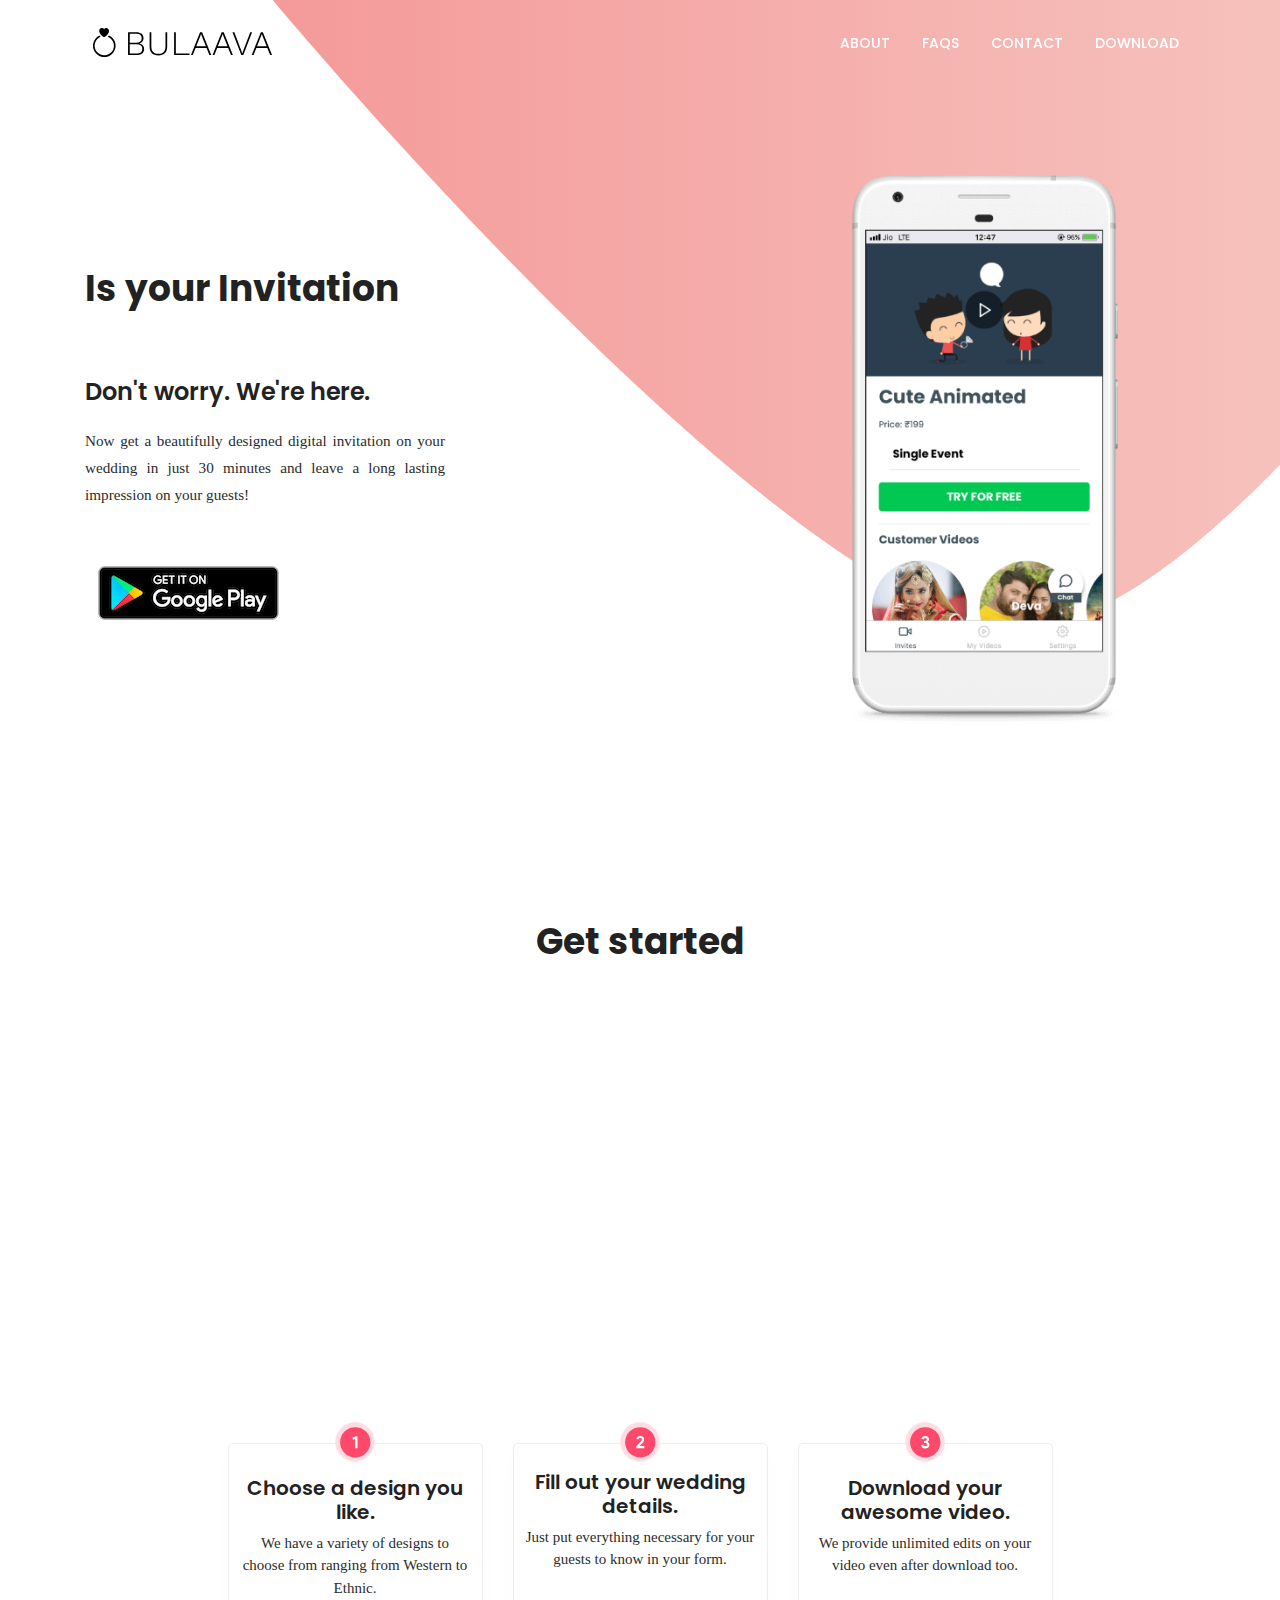
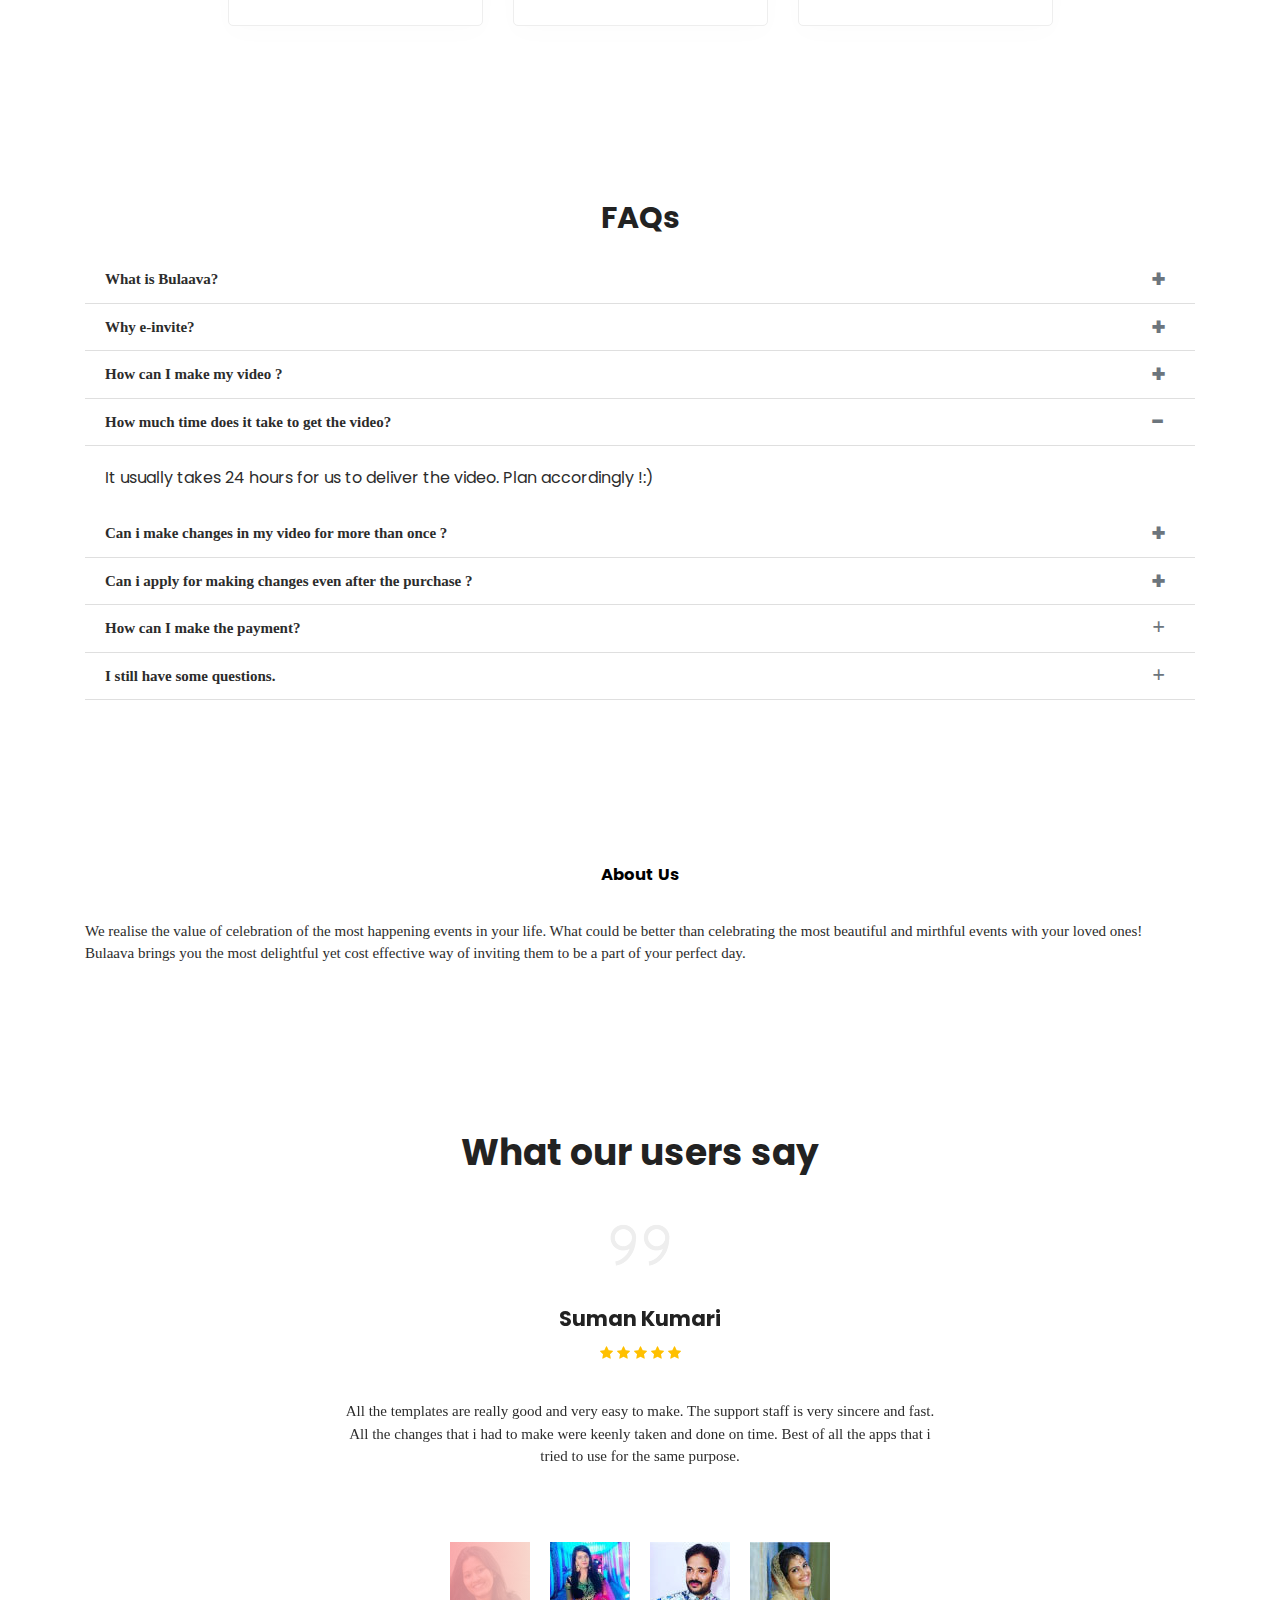
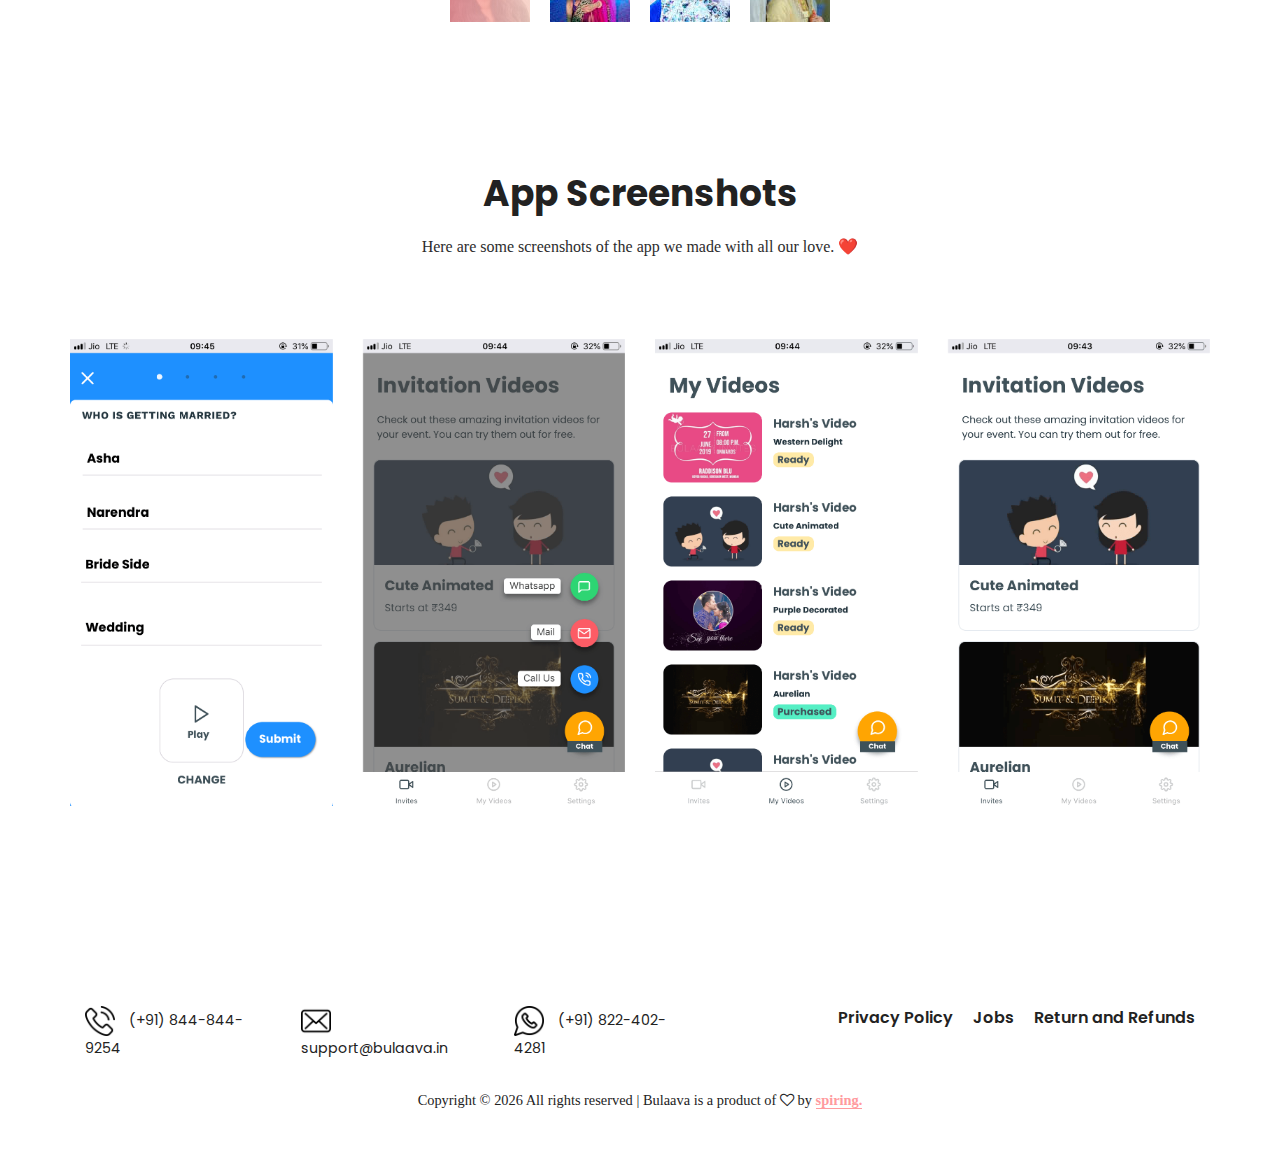
==== commit 3e47287d: "Updated returns and refunds page" ====
--- a/index.html
+++ b/index.html
@@ -220,6 +220,9 @@
       .home-banner-content p {
         margin-bottom: 45px;
         margin-right: 20px;
+        text-align: justify;
+        line-height: 27px;
+        font-size: 15.2px;
       }
       .about-video-area {
         position: relative;
@@ -345,6 +348,14 @@
         100% {
           opacity: 0;
         }
+      }
+      .justified-text {
+        text-align: justify;
+        padding: 15px;
+        line-height: 36px;
+        font-size: 16.5px;
+        color: black;
+        font-family: 'Poppins';
       }
     </style>
     <meta
@@ -382,10 +393,6 @@
     </script>
     <link
       href="https://fonts.googleapis.com/css?family=Poppins:300,400,500,600,700&display=swap"
-      rel="stylesheet"
-    />
-    <link
-      href="https://fonts.googleapis.com/css?family=Open+Sans&display=swap"
       rel="stylesheet"
     />
     <!--
@@ -892,31 +899,13 @@
 
     <section id="about" class="about-us-area section-gap-bottom">
       <div class="container">
-        <h1 class="text-center">About Us</h1>
+        <h1 class="text-center justified-text">About Us</h1>
         <p>
           We realise the value of celebration of the most happening events in
           your life. What could be better than celebrating the most beautiful
           and mirthful events with your loved ones! Bulaava brings you the most
           delightful yet cost effective way of inviting them to be a part of
           your perfect day.
-        </p>
-        <h5>
-          Values
-        </h5>
-        <p>
-          Our firm belief is that all we do should be done with excellence. How
-          about starting it with a perfect invite? We are dedicated to giving
-          you the very best of our services with a focus on uniqueness, customer
-          service and dependability.
-        </p>
-        <h5>Services</h5>
-        <p>
-          We provide e-invites for multiple events like weddings, anniversaries
-          and house warming parties. Founded in December 2017, Bulaava has come
-          a long way from its beginning with the love and blessings of the
-          people who gave us the impetus to turn a dream, an inspiration and
-          hard work into reality. So, let's celebrate together! We look forward
-          to being a part of your big day 😊
         </p>
       </div>
     </section>
--- a/css/main.css
+++ b/css/main.css
@@ -1,2 +1,2 @@
-::-moz-selection{background-color:#ff9a9e;color:#fff}::selection{background-color:#ff9a9e;color:#fff}::-webkit-input-placeholder{color:#777777;font-weight:300}:-moz-placeholder{color:#777777;opacity:1;font-weight:300}::-moz-placeholder{color:#777777;opacity:1;font-weight:300}:-ms-input-placeholder{color:#777777;font-weight:300}::-ms-input-placeholder{color:#777777;font-weight:300}body{color:#2c2c2c;font-family:"Poppins",sans-serif;font-size:16px;font-weight:400;position:relative;background:#fff}ol,ul{margin:0;padding:0;list-style:none}select{display:block}figure{margin:0}a{-webkit-transition:all 0.3s ease 0s;-moz-transition:all 0.3s ease 0s;-o-transition:all 0.3s ease 0s;transition:all 0.3s ease 0s}iframe{border:0}a,a:focus,a:hover{text-decoration:none;outline:0}.btn.active.focus,.btn.active:focus,.btn.focus,.btn.focus:active,.btn:active:focus,.btn:focus{text-decoration:none;outline:0}.card-panel{margin:0;padding:60px}.btn i,.btn-large i,.btn-floating i,.btn-large i,.btn-flat i{font-size:1em;line-height:inherit}.gray-bg{background:#f9f9ff}h1,h2,h3,h4,h5,h6{font-family:"Poppins",sans-serif;color:#222;line-height:1.2em !important;margin-bottom:0;margin-top:0;font-weight:600}.h1,.h2,.h3,.h4,.h5,.h6{margin-bottom:0;margin-top:0;font-family:"Poppins",sans-serif;font-weight:600;color:#222}h1,.h1{font-size:36px}h2,.h2{font-size:30px}h3,.h3{font-size:24px}h4,.h4{font-size:18px}h5,.h5{font-size:16px}h6,.h6{font-size:14px;color:#222}td,th{border-radius:0px}.clear::before,.clear::after{content:" ";display:table}.clear::after{clear:both}.fz-11{font-size:11px}.fz-12{font-size:12px}.fz-13{font-size:13px}.fz-14{font-size:14px}.fz-15{font-size:15px}.fz-16{font-size:16px}.fz-18{font-size:18px}.fz-30{font-size:30px}.fz-48{font-size:48px !important}.fw100{font-weight:100}.fw300{font-weight:300}.fw400{font-weight:400 !important}.fw500{font-weight:500}.f700{font-weight:700}.fsi{font-style:italic}.mt-10{margin-top:10px}.mt-15{margin-top:15px}.mt-20{margin-top:20px}.mt-25{margin-top:25px}.mt-30{margin-top:30px}.mt-35{margin-top:35px}.mt-40{margin-top:40px}.mt-50{margin-top:50px}.mt-60{margin-top:60px}.mt-70{margin-top:70px}.mt-80{margin-top:80px}.mt-100{margin-top:100px}.mt-120{margin-top:120px}.mt-150{margin-top:150px}.ml-0{margin-left:0 !important}.ml-5{margin-left:5px !important}.ml-10{margin-left:10px}.ml-15{margin-left:15px}.ml-20{margin-left:20px}.ml-30{margin-left:30px}.ml-50{margin-left:50px}.mr-0{margin-right:0 !important}.mr-5{margin-right:5px !important}.mr-15{margin-right:15px}.mr-10{margin-right:10px}.mr-20{margin-right:20px}.mr-30{margin-right:30px}.mr-50{margin-right:50px}.mb-0{margin-bottom:0px}.mb-0-i{margin-bottom:0px !important}.mb-5{margin-bottom:5px}.mb-10{margin-bottom:10px}.mb-15{margin-bottom:15px}.mb-20{margin-bottom:20px}.mb-25{margin-bottom:25px}.mb-30{margin-bottom:30px}.mb-40{margin-bottom:40px}.mb-50{margin-bottom:50px}.mb-60{margin-bottom:60px}.mb-70{margin-bottom:70px}.mb-80{margin-bottom:80px}.mb-90{margin-bottom:90px}.mb-100{margin-bottom:100px}.pt-0{padding-top:0px}.pt-10{padding-top:10px}.pt-15{padding-top:15px}.pt-20{padding-top:20px}.pt-25{padding-top:25px}.pt-30{padding-top:30px}.pt-40{padding-top:40px}.pt-50{padding-top:50px}.pt-60{padding-top:60px}.pt-70{padding-top:70px}.pt-80{padding-top:80px}.pt-90{padding-top:90px}.pt-100{padding-top:100px}.pt-120{padding-top:120px}.pt-150{padding-top:150px}.pt-170{padding-top:170px}.pb-0{padding-bottom:0px}.pb-10{padding-bottom:10px}.pb-15{padding-bottom:15px}.pb-20{padding-bottom:20px}.pb-25{padding-bottom:25px}.pb-30{padding-bottom:30px}.pb-40{padding-bottom:40px}.pb-50{padding-bottom:50px}.pb-60{padding-bottom:60px}.pb-70{padding-bottom:70px}.pb-80{padding-bottom:80px}.pb-90{padding-bottom:90px}.pb-100{padding-bottom:100px}.pb-120{padding-bottom:120px}.pb-150{padding-bottom:150px}.pr-30{padding-right:30px}.pl-30{padding-left:30px}.pl-90{padding-left:90px}.p-40{padding:40px}.float-left{float:left}.float-right{float:right}.text-italic{font-style:italic}.text-white{color:#fff}.text-black{color:#000}.transition{-webkit-transition:all 0.3s ease 0s;-moz-transition:all 0.3s ease 0s;-o-transition:all 0.3s ease 0s;transition:all 0.3s ease 0s}.section-full{padding:100px 0}.section-half{padding:75px 0}.text-center{text-align:center}.text-left{text-align:left}.text-rigth{text-align:right}.flex{display:-webkit-box;display:-webkit-flex;display:-moz-flex;display:-ms-flexbox;display:flex}.inline-flex{display:-webkit-inline-box;display:-webkit-inline-flex;display:-moz-inline-flex;display:-ms-inline-flexbox;display:inline-flex}.flex-grow{-webkit-box-flex:1;-webkit-flex-grow:1;-moz-flex-grow:1;-ms-flex-positive:1;flex-grow:1}.flex-wrap{-webkit-flex-wrap:wrap;-moz-flex-wrap:wrap;-ms-flex-wrap:wrap;flex-wrap:wrap}.flex-left{-webkit-box-pack:start;-ms-flex-pack:start;-webkit-justify-content:flex-start;-moz-justify-content:flex-start;justify-content:flex-start}.flex-middle{-webkit-box-align:center;-ms-flex-align:center;-webkit-align-items:center;-moz-align-items:center;align-items:center}.flex-right{-webkit-box-pack:end;-ms-flex-pack:end;-webkit-justify-content:flex-end;-moz-justify-content:flex-end;justify-content:flex-end}.flex-top{-webkit-align-self:flex-start;-moz-align-self:flex-start;-ms-flex-item-align:start;align-self:flex-start}.flex-center{-webkit-box-pack:center;-ms-flex-pack:center;-webkit-justify-content:center;-moz-justify-content:center;justify-content:center}.flex-bottom{-webkit-align-self:flex-end;-moz-align-self:flex-end;-ms-flex-item-align:end;align-self:flex-end}.space-between{-webkit-box-pack:justify;-ms-flex-pack:justify;-webkit-justify-content:space-between;-moz-justify-content:space-between;justify-content:space-between}.space-around{-ms-flex-pack:distribute;-webkit-justify-content:space-around;-moz-justify-content:space-around;justify-content:space-around}.flex-column{-webkit-box-direction:normal;-webkit-box-orient:vertical;-webkit-flex-direction:column;-moz-flex-direction:column;-ms-flex-direction:column;flex-direction:column}.flex-cell{display:-webkit-box;display:-webkit-flex;display:-moz-flex;display:-ms-flexbox;display:flex;-webkit-box-flex:1;-webkit-flex-grow:1;-moz-flex-grow:1;-ms-flex-positive:1;flex-grow:1}.display-table{display:table}.light{color:#fff}.dark{color:#000}.relative{position:relative}.overflow-hidden{overflow:hidden}.overlay{position:absolute;left:0;right:0;top:0;bottom:0}.container.fullwidth{width:100%}.container.no-padding{padding-left:0;padding-right:0}.no-padding{padding:0}.section-bg{background:#f9fafc}@media (max-width: 767px){.no-flex-xs{display:block !important}}.row.no-margin{margin-left:0;margin-right:0}.section-gap{padding:150px 0}@media (max-width: 991px){.section-gap{padding:70px 0}}.section-small-gap{padding:50px 0}.section-gap-top{padding-top:150px}@media (max-width: 991px){.section-gap-top{padding-top:70px}}.section-gap-bottom{padding-bottom:150px}@media (max-width: 991px){.section-gap-bottom{padding-bottom:70px}}.margin-gap-bottom{margin-bottom:150px}@media (max-width: 991px){.margin-gap-bottom{margin-bottom:70px}}.section-title{margin-bottom:80px}@media (max-width: 991px){.section-title{margin-bottom:40px}}.section-title h2{margin-bottom:20px;font-size:36px}@media (max-width: 413px){.section-title h2{font-size:30px}}.section-title p{font-size:16px;margin-bottom:0}@media (max-width: 991.98px){.section-title p br{display:none}}.alert-msg{color:#008000}.p1-gradient-bg,.buttons.gray:hover,.primary-btn,.feature-area .single-feature .title .lnr,.testimonials-area .owl-thumb-item.active .overlay-grad,.testimonials-area .owl-thumb-item .overlay-grad:hover,.single-price:hover .price-btn,.top-category-widget-area .single-cat-widget:hover .overlay-bg,.post-content-area .single-post .primary-btn:hover,.blog-pagination .page-item.active .page-link,.blog-pagination .page-link:hover,.widget-wrap .newsletter-widget .bbtns,.footer-area .single-footer-widget .click-btn,.footer-area .footer-bottom .footer-social a:hover{background-image:-moz-linear-gradient(0deg, #ff9a9e 0%, #fad0c4 100%);background-image:-webkit-linear-gradient(0deg, #ff9a9e 0%, #fad0c4 100%);background-image:-ms-linear-gradient(0deg, #ff9a9e 0%, #fad0c4 100%);background-image:-o-linear-gradient(0deg, #ff9a9e 0%, #fad0c4 100%)}.p1-gradient-color{background:-moz-linear-gradient(0deg, #ff9a9e 0%, #fad0c4 100%);background:-webkit-linear-gradient(0deg, #ff9a9e 0%, #fad0c4 100%);background:-ms-linear-gradient(0deg, #ff9a9e 0%, #fad0c4 100%);-webkit-background-clip:text;-webkit-text-fill-color:transparent}@media (max-width: 991px){.download-button{-webkit-box-direction:normal !important;-webkit-box-orient:vertical !important;-webkit-flex-direction:column !important;-moz-flex-direction:column !important;-ms-flex-direction:column !important;flex-direction:column !important}}.buttons{padding:20px 24px 8px;max-width:225px;margin-right:10px;border:1px solid #dddddd;-webkit-transition:all 0.3s ease 0s;-moz-transition:all 0.3s ease 0s;-o-transition:all 0.3s ease 0s;transition:all 0.3s ease 0s;background-color:#fff;color:#000 !important}@media (max-width: 991px){.buttons:first-child{margin-bottom:16px}}.buttons i{font-size:44px;padding-right:20px;color:#eeeeee;margin-top:-8px}.buttons:hover{cursor:pointer;box-shadow:0px 10px 20px 0px rgba(0,0,0,0.1);background-color:#ff9a9e;color:#fff !important;border:1px solid transparent}.buttons:hover a{color:#fff}.buttons a{color:#000}.buttons p{margin-bottom:8px !important;font-size:14px;line-height:18px;text-align:left}.buttons p span{font-size:24px;font-weight:600;font-family:"Poppins",sans-serif}.buttons.dark{background-color:#000;color:#fff !important;border:1px solid #000}.buttons.dark i{color:#fff}.buttons.dark a{color:#fff}.buttons.dark:hover{background-color:#ff9a9e;border:1px solid transparent}.buttons.gray{background-color:#393939;color:#fff !important;border:1px solid #393939}.buttons.gray i{color:#fff}.buttons.gray a{color:#fff}.buttons.gray:hover{border:1px solid transparent}.primary-btn{height:50px;line-height:50px;padding-left:45px;padding-right:45px;border-radius:0px;border:1px solid transparent;background-origin:border-box;color:#fff;display:inline-block;font-size:13px;font-weight:500;position:relative;-webkit-transition:all 0.3s ease 0s;-moz-transition:all 0.3s ease 0s;-o-transition:all 0.3s ease 0s;transition:all 0.3s ease 0s;cursor:pointer;position:relative}.primary-btn:focus{outline:none}.primary-btn:hover{background:transparent;color:#ff9a9e;border-color:#ff9a9e}.primary-btn.white{border:1px solid #fff;color:#fff}.primary-btn.white:hover{background:#fff;color:#ff9a9e}.white_bg_btn{display:inline-block;background:#f9f9ff;padding:0px 35px;color:#222;font-size:13px;font-weight:400;line-height:34px;border-radius:0px;outline:none !important;box-shadow:none !important;text-align:center;border:1px solid #eeeeee;cursor:pointer;-webkit-transition:all 0.3s ease 0s;-moz-transition:all 0.3s ease 0s;-o-transition:all 0.3s ease 0s;transition:all 0.3s ease 0s}.white_bg_btn:hover{background:#ff9a9e;color:#fff;border:1px solid #ff9a9e}.overlay{position:absolute;left:0;right:0;top:0;bottom:0}.sample-text-area{background:#fff;padding:100px 0 70px 0}.text-heading{margin-bottom:30px;font-size:24px}b,sup,sub,u,del{color:#ff9a9e}h1{font-size:36px}h2{font-size:30px}h3{font-size:24px}h4{font-size:18px}h5{font-size:16px}h6{font-size:14px}h1,h2{line-height:1.5em;font-weight:700}h3,h4,h5,h6{line-height:1.5em;font-weight:600}p{font-size:15px}.typography h1,.typography h2,.typography h3,.typography h4,.typography h5,.typography h6{color:#2c2c2c}.button-area{background:#fff}.button-area .border-top-generic{padding:70px 15px;border-top:1px dotted #eee}.button-group-area .genric-btn{margin-right:10px;margin-top:10px}.button-group-area .genric-btn:last-child{margin-right:0}.genric-btn{display:inline-block;outline:none;line-height:40px;padding:0 30px;font-size:0.8em;text-align:center;text-decoration:none;font-weight:500;cursor:pointer;-webkit-transition:all 0.3s ease 0s;-moz-transition:all 0.3s ease 0s;-o-transition:all 0.3s ease 0s;transition:all 0.3s ease 0s}.genric-btn:focus{outline:none}.genric-btn.e-large{padding:0 40px;line-height:50px}.genric-btn.large{line-height:45px}.genric-btn.medium{line-height:30px}.genric-btn.small{line-height:25px}.genric-btn.radius{border-radius:3px}.genric-btn.circle{border-radius:20px}.genric-btn.arrow{display:-webkit-inline-box;display:-ms-inline-flexbox;display:inline-flex;-webkit-box-align:center;-ms-flex-align:center;align-items:center}.genric-btn.arrow span{margin-left:10px}.genric-btn.default{color:#222;background:#f9f9ff;border:1px solid transparent}.genric-btn.default:hover{border:1px solid #f9f9ff;background:#fff}.genric-btn.default-border{border:1px solid #f9f9ff;background:#fff}.genric-btn.default-border:hover{color:#222;background:#f9f9ff;border:1px solid transparent}.genric-btn.primary{color:#fff;background:#ff9a9e;border:1px solid transparent}.genric-btn.primary:hover{color:#ff9a9e;border:1px solid #ff9a9e;background:#fff}.genric-btn.primary-border{color:#ff9a9e;border:1px solid #ff9a9e;background:#fff}.genric-btn.primary-border:hover{color:#fff;background:#ff9a9e;border:1px solid transparent}.genric-btn.success{color:#fff;background:#4cd3e3;border:1px solid transparent}.genric-btn.success:hover{color:#4cd3e3;border:1px solid #4cd3e3;background:#fff}.genric-btn.success-border{color:#4cd3e3;border:1px solid #4cd3e3;background:#fff}.genric-btn.success-border:hover{color:#fff;background:#4cd3e3;border:1px solid transparent}.genric-btn.info{color:#fff;background:#38a4ff;border:1px solid transparent}.genric-btn.info:hover{color:#38a4ff;border:1px solid #38a4ff;background:#fff}.genric-btn.info-border{color:#38a4ff;border:1px solid #38a4ff;background:#fff}.genric-btn.info-border:hover{color:#fff;background:#38a4ff;border:1px solid transparent}.genric-btn.warning{color:#fff;background:#f4e700;border:1px solid transparent}.genric-btn.warning:hover{color:#f4e700;border:1px solid #f4e700;background:#fff}.genric-btn.warning-border{color:#f4e700;border:1px solid #f4e700;background:#fff}.genric-btn.warning-border:hover{color:#fff;background:#f4e700;border:1px solid transparent}.genric-btn.danger{color:#fff;background:#f44a40;border:1px solid transparent}.genric-btn.danger:hover{color:#f44a40;border:1px solid #f44a40;background:#fff}.genric-btn.danger-border{color:#f44a40;border:1px solid #f44a40;background:#fff}.genric-btn.danger-border:hover{color:#fff;background:#f44a40;border:1px solid transparent}.genric-btn.link{color:#222;background:#f9f9ff;text-decoration:underline;border:1px solid transparent}.genric-btn.link:hover{color:#222;border:1px solid #f9f9ff;background:#fff}.genric-btn.link-border{color:#222;border:1px solid #f9f9ff;background:#fff;text-decoration:underline}.genric-btn.link-border:hover{color:#222;background:#f9f9ff;border:1px solid transparent}.genric-btn.disable{color:#222,0.3;background:#f9f9ff;border:1px solid transparent;cursor:not-allowed}.generic-blockquote{padding:30px 50px 30px 30px;background:#f9f9ff;border-left:2px solid #ff9a9e}.progress-table-wrap{overflow-x:scroll}.progress-table{background:#f9f9ff;padding:15px 0px 30px 0px;min-width:800px}.progress-table .serial{width:11.83%;padding-left:30px}.progress-table .country{width:28.07%}.progress-table .visit{width:19.74%}.progress-table .percentage{width:40.36%;padding-right:50px}.progress-table .table-head{display:flex}.progress-table .table-head .serial,.progress-table .table-head .country,.progress-table .table-head .visit,.progress-table .table-head .percentage{color:#222;line-height:40px;text-transform:uppercase;font-weight:500}.progress-table .table-row{padding:15px 0;border-top:1px solid #edf3fd;display:flex}.progress-table .table-row .serial,.progress-table .table-row .country,.progress-table .table-row .visit,.progress-table .table-row .percentage{display:flex;align-items:center}.progress-table .table-row .country img{margin-right:15px}.progress-table .table-row .percentage .progress{width:80%;border-radius:0px;background:transparent}.progress-table .table-row .percentage .progress .progress-bar{height:5px;line-height:5px}.progress-table .table-row .percentage .progress .progress-bar.color-1{background-color:#6382e6}.progress-table .table-row .percentage .progress .progress-bar.color-2{background-color:#e66686}.progress-table .table-row .percentage .progress .progress-bar.color-3{background-color:#f09359}.progress-table .table-row .percentage .progress .progress-bar.color-4{background-color:#73fbaf}.progress-table .table-row .percentage .progress .progress-bar.color-5{background-color:#73fbaf}.progress-table .table-row .percentage .progress .progress-bar.color-6{background-color:#6382e6}.progress-table .table-row .percentage .progress .progress-bar.color-7{background-color:#a367e7}.progress-table .table-row .percentage .progress .progress-bar.color-8{background-color:#e66686}.single-gallery-image{margin-top:30px;background-repeat:no-repeat !important;background-position:center center !important;background-size:cover !important;height:200px}.list-style{width:14px;height:14px}.unordered-list li{position:relative;padding-left:30px;line-height:1.82em !important}.unordered-list li:before{content:"";position:absolute;width:14px;height:14px;border:3px solid #ff9a9e;background:#fff;top:4px;left:0;border-radius:50%}.ordered-list{margin-left:30px}.ordered-list li{list-style-type:decimal-leading-zero;color:#ff9a9e;font-weight:500;line-height:1.82em !important}.ordered-list li span{font-weight:300;color:#2c2c2c}.ordered-list-alpha li{margin-left:30px;list-style-type:lower-alpha;color:#ff9a9e;font-weight:500;line-height:1.82em !important}.ordered-list-alpha li span{font-weight:300;color:#2c2c2c}.ordered-list-roman li{margin-left:30px;list-style-type:lower-roman;color:#ff9a9e;font-weight:500;line-height:1.82em !important}.ordered-list-roman li span{font-weight:300;color:#2c2c2c}.single-input{display:block;width:100%;line-height:40px;border:none;outline:none;background:#f9f9ff;padding:0 20px}.single-input:focus{outline:none}.input-group-icon{position:relative}.input-group-icon .icon{position:absolute;left:20px;top:0;line-height:40px;z-index:3}.input-group-icon .icon i{color:#797979}.input-group-icon .single-input{padding-left:45px}.single-textarea{display:block;width:100%;line-height:40px;border:none;outline:none;background:#f9f9ff;padding:0 20px;height:100px;resize:none}.single-textarea:focus{outline:none}.single-input-primary{display:block;width:100%;line-height:40px;border:1px solid transparent;outline:none;background:#f9f9ff;padding:0 20px}.single-input-primary:focus{outline:none;border:1px solid #ff9a9e}.single-input-accent{display:block;width:100%;line-height:40px;border:1px solid transparent;outline:none;background:#f9f9ff;padding:0 20px}.single-input-accent:focus{outline:none;border:1px solid #eb6b55}.single-input-secondary{display:block;width:100%;line-height:40px;border:1px solid transparent;outline:none;background:#f9f9ff;padding:0 20px}.single-input-secondary:focus{outline:none;border:1px solid #f09359}.default-switch{width:35px;height:17px;border-radius:8.5px;background:#f9f9ff;position:relative;cursor:pointer}.default-switch input{position:absolute;left:0;top:0;right:0;bottom:0;width:100%;height:100%;opacity:0;cursor:pointer}.default-switch input+label{position:absolute;top:1px;left:1px;width:15px;height:15px;border-radius:50%;background:#ff9a9e;-webkit-transition:all 0.2s;-moz-transition:all 0.2s;-o-transition:all 0.2s;transition:all 0.2s;box-shadow:0px 4px 5px 0px rgba(0,0,0,0.2);cursor:pointer}.default-switch input:checked+label{left:19px}.primary-switch{width:35px;height:17px;border-radius:8.5px;background:#f9f9ff;position:relative;cursor:pointer}.primary-switch input{position:absolute;left:0;top:0;right:0;bottom:0;width:100%;height:100%;opacity:0}.primary-switch input+label{position:absolute;left:0;top:0;right:0;bottom:0;width:100%;height:100%}.primary-switch input+label:before{content:"";position:absolute;left:0;top:0;right:0;bottom:0;width:100%;height:100%;background:transparent;border-radius:8.5px;cursor:pointer;-webkit-transition:all 0.2s;-moz-transition:all 0.2s;-o-transition:all 0.2s;transition:all 0.2s}.primary-switch input+label:after{content:"";position:absolute;top:1px;left:1px;width:15px;height:15px;border-radius:50%;background:#fff;-webkit-transition:all 0.2s;-moz-transition:all 0.2s;-o-transition:all 0.2s;transition:all 0.2s;box-shadow:0px 4px 5px 0px rgba(0,0,0,0.2);cursor:pointer}.primary-switch input:checked+label:after{left:19px}.primary-switch input:checked+label:before{background:#ff9a9e}.confirm-switch{width:35px;height:17px;border-radius:8.5px;background:#f9f9ff;position:relative;cursor:pointer}.confirm-switch input{position:absolute;left:0;top:0;right:0;bottom:0;width:100%;height:100%;opacity:0}.confirm-switch input+label{position:absolute;left:0;top:0;right:0;bottom:0;width:100%;height:100%}.confirm-switch input+label:before{content:"";position:absolute;left:0;top:0;right:0;bottom:0;width:100%;height:100%;background:transparent;border-radius:8.5px;-webkit-transition:all 0.2s;-moz-transition:all 0.2s;-o-transition:all 0.2s;transition:all 0.2s;cursor:pointer}.confirm-switch input+label:after{content:"";position:absolute;top:1px;left:1px;width:15px;height:15px;border-radius:50%;background:#fff;-webkit-transition:all 0.2s;-moz-transition:all 0.2s;-o-transition:all 0.2s;transition:all 0.2s;box-shadow:0px 4px 5px 0px rgba(0,0,0,0.2);cursor:pointer}.confirm-switch input:checked+label:after{left:19px}.confirm-switch input:checked+label:before{background:#4cd3e3}.primary-checkbox{width:16px;height:16px;border-radius:3px;background:#f9f9ff;position:relative;cursor:pointer}.primary-checkbox input{position:absolute;left:0;top:0;right:0;bottom:0;width:100%;height:100%;opacity:0}.primary-checkbox input+label{position:absolute;left:0;top:0;right:0;bottom:0;width:100%;height:100%;border-radius:3px;cursor:pointer;border:1px solid #f1f1f1}.primary-checkbox input:checked+label{background:url(../img/elements/primary-check.png) no-repeat center center/cover;border:none}.confirm-checkbox{width:16px;height:16px;border-radius:3px;background:#f9f9ff;position:relative;cursor:pointer}.confirm-checkbox input{position:absolute;left:0;top:0;right:0;bottom:0;width:100%;height:100%;opacity:0}.confirm-checkbox input+label{position:absolute;left:0;top:0;right:0;bottom:0;width:100%;height:100%;border-radius:3px;cursor:pointer;border:1px solid #f1f1f1}.confirm-checkbox input:checked+label{background:url(../img/elements/success-check.png) no-repeat center center/cover;border:none}.disabled-checkbox{width:16px;height:16px;border-radius:3px;background:#f9f9ff;position:relative;cursor:pointer}.disabled-checkbox input{position:absolute;left:0;top:0;right:0;bottom:0;width:100%;height:100%;opacity:0}.disabled-checkbox input+label{position:absolute;left:0;top:0;right:0;bottom:0;width:100%;height:100%;border-radius:3px;cursor:pointer;border:1px solid #f1f1f1}.disabled-checkbox input:disabled{cursor:not-allowed;z-index:3}.disabled-checkbox input:checked+label{background:url(../img/elements/disabled-check.png) no-repeat center center/cover;border:none}.primary-radio{width:16px;height:16px;border-radius:8px;background:#f9f9ff;position:relative;cursor:pointer}.primary-radio input{position:absolute;left:0;top:0;right:0;bottom:0;width:100%;height:100%;opacity:0}.primary-radio input+label{position:absolute;left:0;top:0;right:0;bottom:0;width:100%;height:100%;border-radius:8px;cursor:pointer;border:1px solid #f1f1f1}.primary-radio input:checked+label{background:url(../img/elements/primary-radio.png) no-repeat center center/cover;border:none}.confirm-radio{width:16px;height:16px;border-radius:8px;background:#f9f9ff;position:relative;cursor:pointer}.confirm-radio input{position:absolute;left:0;top:0;right:0;bottom:0;width:100%;height:100%;opacity:0}.confirm-radio input+label{position:absolute;left:0;top:0;right:0;bottom:0;width:100%;height:100%;border-radius:8px;cursor:pointer;border:1px solid #f1f1f1}.confirm-radio input:checked+label{background:url(../img/elements/success-radio.png) no-repeat center center/cover;border:none}.disabled-radio{width:16px;height:16px;border-radius:8px;background:#f9f9ff;position:relative;cursor:pointer}.disabled-radio input{position:absolute;left:0;top:0;right:0;bottom:0;width:100%;height:100%;opacity:0}.disabled-radio input+label{position:absolute;left:0;top:0;right:0;bottom:0;width:100%;height:100%;border-radius:8px;cursor:pointer;border:1px solid #f1f1f1}.disabled-radio input:disabled{cursor:not-allowed;z-index:3}.disabled-radio input:checked+label{background:url(../img/elements/disabled-radio.png) no-repeat center center/cover;border:none}.default-select{height:40px}.default-select .nice-select{border:none;border-radius:0px;height:40px;background:#f9f9ff;padding-left:20px;padding-right:40px}.default-select .nice-select .list{margin-top:0;border:none;border-radius:0px;box-shadow:none;width:100%;padding:10px 0 10px 0px}.default-select .nice-select .list .option{font-weight:300;-webkit-transition:all 0.3s ease 0s;-moz-transition:all 0.3s ease 0s;-o-transition:all 0.3s ease 0s;transition:all 0.3s ease 0s;line-height:28px;min-height:28px;font-size:12px;padding-left:20px}.default-select .nice-select .list .option.selected{color:#ff9a9e;background:transparent}.default-select .nice-select .list .option:hover{color:#ff9a9e;background:transparent}.default-select .current{margin-right:50px;font-weight:300}.default-select .nice-select::after{right:20px}.form-select{height:40px;width:100%}.form-select .nice-select{border:none;border-radius:0px;height:40px;background:#f9f9ff;padding-left:45px;padding-right:40px;width:100%}.form-select .nice-select .list{margin-top:0;border:none;border-radius:0px;box-shadow:none;width:100%;padding:10px 0 10px 0px}.form-select .nice-select .list .option{font-weight:300;-webkit-transition:all 0.3s ease 0s;-moz-transition:all 0.3s ease 0s;-o-transition:all 0.3s ease 0s;transition:all 0.3s ease 0s;line-height:28px;min-height:28px;font-size:12px;padding-left:45px}.form-select .nice-select .list .option.selected{color:#ff9a9e;background:transparent}.form-select .nice-select .list .option:hover{color:#ff9a9e;background:transparent}.form-select .current{margin-right:50px;font-weight:300}.form-select .nice-select::after{right:20px}.main-menu{padding-top:20px}.main-menu>.row{padding:0 15px}#header{padding:0px 0px 20px 0px;position:fixed;left:0;top:0;right:0;transition:all 0.5s;z-index:997}.header-scrolled{background:#fff;box-shadow:-2px -4px 20px 0px rgba(32,41,50,0.12);transition:all 0.5s}.header-scrolled .nav-menu .nav-download-button{background-color:#ff9a9e;padding:5px;border-radius:5px;color:white;font-weight:600}.header-scrolled .nav-menu a{color:#212121}@media (max-width: 673px){#logo{margin-left:5px}}#header #logo h1{font-size:34px;margin:0;padding:0;line-height:1;font-weight:700;letter-spacing:3px}#header #logo h1 a,#header #logo h1 a:hover{color:#fff;padding-left:10px;border-left:4px solid #ff9a9e}#header #logo img{padding:0;margin:0;height:45px;padding:8px}@media (max-width: 767px){#header #logo img{height:32px}}@media (max-width: 768px){#header #logo h1{font-size:28px}#header #logo img{padding:5px;max-height:40px}}.nav-menu,.nav-menu *{margin:0;padding:0;list-style:none}.nav-menu ul{position:absolute;display:none;top:100%;left:0;z-index:99;background:rgba(255,255,255,0.9)}.nav-menu li{position:relative;white-space:nowrap}.nav-menu>li{float:left}.nav-menu li:hover>ul,.nav-menu li.sfHover>ul{display:block}.nav-menu ul ul{top:0;left:100%}.nav-menu ul li{min-width:180px;text-align:left}.sf-arrows .sf-with-ul{padding-right:30px}.sf-arrows .sf-with-ul:after{content:"\f107";position:absolute;right:15px;font-family:FontAwesome;font-style:normal;font-weight:normal}.sf-arrows ul .sf-with-ul:after{content:"\f105"}#nav-menu-container{margin:0}.nav-menu a{padding:0 18px;margin:0 -2px;text-decoration:none;display:inline-block;color:#fff;font-size:14px;font-weight:500;font-family:"Poppins",sans-serif;text-transform:uppercase;outline:none}.nav-menu a:last-child a{margin-right:0;padding-right:0}.nav-menu ul{margin:24px 0 0 26px;padding:10px;box-shadow:0px 0px 30px rgba(127,137,161,0.25);background:#fff}.nav-menu ul li{transition:0.3s}.nav-menu ul li>a{padding:10px;color:#333;transition:0.3s;display:block;font-size:12px;text-transform:none}.nav-menu ul li:hover a{color:#ff9a9e}.nav-menu ul ul{margin:0}#mobile-nav-toggle{position:fixed;right:15px;z-index:999;top:22px;border:0;background:none;font-size:24px;display:none;transition:all 0.4s;outline:none;cursor:pointer}@media (max-width: 767px){#mobile-nav-toggle{top:22px}}#mobile-nav-toggle i{color:#fff;font-weight:900;transition:all 250ms ease-out 0s}.nav-scroll #mobile-nav-toggle i{color:#000;transition:all 250ms ease-out 0s}.mobile-nav-active #mobile-nav-toggle i{color:#fff;transition:all 250ms ease-out 0s}@media (max-width: 960px){#mobile-nav-toggle{display:inline}#nav-menu-container{display:none}}#mobile-nav{position:fixed;top:0;padding-top:18px;bottom:0;z-index:998;background:rgba(0,0,0,0.8);left:-260px;width:260px;overflow-y:auto;transition:0.4s}#mobile-nav ul{padding:0;margin:0;list-style:none}#mobile-nav ul li{position:relative}#mobile-nav ul li a{color:#fff;font-size:13px;text-transform:uppercase;overflow:hidden;padding:10px 22px 10px 15px;position:relative;text-decoration:none;width:100%;display:block;outline:none;font-weight:700}#mobile-nav ul li a:hover{color:#fff}#mobile-nav ul li li{padding-left:30px}#mobile-nav ul .menu-has-children i{position:absolute;right:0;z-index:99;padding:15px;cursor:pointer;color:#fff}#mobile-nav ul .menu-has-children i.fa-chevron-up{color:#ff9a9e}#mobile-nav ul .menu-has-children li a{text-transform:none}#mobile-nav ul .menu-item-active{color:#ff9a9e}#mobile-body-overly{width:100%;height:100%;z-index:997;top:0;left:0;position:fixed;background:rgba(0,0,0,0.7);display:none}body.mobile-nav-active{overflow:hidden}body.mobile-nav-active #mobile-nav{left:0}body.mobile-nav-active #mobile-nav-toggle{color:#fff}.home-banner-area{background:url(../img/banner.svg) center;background-size:cover;background-repeat:no-repeat}@media (max-width: 767px){.home-banner-area{background-position:25%}}.home-banner-area .banner-img{text-align:right}@media (max-width: 1440px){.home-banner-area .banner-img{text-align:left}.home-banner-area .banner-img img{width:80%}}@media (max-width: 991px){.home-banner-area .banner-img{text-align:center}}@media (max-width: 767px){.home-banner-area .banner-img{display:none}}@media (max-width: 991px){.home-banner-area .fullscreen{height:700px !important}}.fact{margin:6px;font-weight:600;word-spacing:1.4px}.faq{margin-bottom:12em}.card{border:none}.card-header{background-color:white}.card-header .faqexpander{position:absolute;right:30px;top:5px}.card-header .faqexpander:after{content:"-";font-size:1.5em;color:#6c757d}.card-header.collapsed .faqexpander:after{content:"+";font-size:1.5em;color:#6c757d}.accordionpointer{cursor:pointer}#accordion .card-header{font-weight:bold}@media (max-width: 768px){.faqexpander{display:none}}h1,h2,h3,h4,h5,h6{margin-bottom:20px}.figure{float:left;min-width:31px}.banner-area{background:url(../img/banner.svg) center;background-size:cover}.banner-area .banner-content{padding:162px 0}@media (max-width: 767px){.banner-area .banner-content{padding:150px 0 50px}}@media (max-width: 767px){.banner-area .banner-content>.col-lg-12.d-flex{display:block !important}}.banner-area .banner-content .left-part h1{margin-bottom:15px}.banner-area .banner-content .left-part p{max-width:510px}@media (max-width: 767px){.banner-area .banner-content .right-part{margin-top:100px}}.banner-area .banner-content .right-part a{color:#fff;text-transform:uppercase;font-size:14px}@media (max-width: 767px){.banner-area .banner-content .right-part a{color:#222}}.banner-area .banner-content .right-part span{margin:0 10px;color:#fff;font-size:14px}@media (max-width: 767px){.banner-area .banner-content .right-part span{color:#222}}.home-banner-content h1{font-size:36px;margin-bottom:25px}@media (max-width: 991.98px){.home-banner-content h1{font-size:36px}}@media (max-width: 1199.98px){.home-banner-content h1{font-size:35px}}@media (max-width: 767px){.home-banner-content h1{margin-top:50px}}.home-banner-content p{margin-bottom:45px;margin-right:180px}@media (max-width: 767px){.home-banner-content p{margin-right:20px}}.about-area{position:relative;padding:150px 0 70px}@media (max-width: 991px){.about-area{padding:20px 0 70px}}.about-area .container:after{content:"";position:absolute;top:10%;right:36%;width:68%;height:68%;background:linear-gradient(to bottom right, transparent 0%, transparent 50%, #f8fcff 50%, #fcfdff 100%);background:-webkit-linear-gradient(to bottom right, transparent 0%, transparent 50%, #f8fcff 50%, #fcfdff 100%);background:-moz-linear-gradient(to bottom right, transparent 0%, transparent 50%, #f8fcff 50%, #fcfdff 100%);background:-ms-linear-gradient(to bottom right, transparent 0%, transparent 50%, #f8fcff 50%, #fcfdff 100%);background:-o-linear-gradient(to bottom right, transparent 0%, transparent 50%, #f8fcff 50%, #fcfdff 100%);z-index:-1}@media (max-width: 991px){.about-area .container:after{content:none}}.home-about-left img{width:100%}@media (max-width: 991px){.home-about-left img{display:none}}.home-about-right h1{padding:20px 0}@media (max-width: 413px){.home-about-right h1{font-size:36px}.home-about-right h1 br{display:none}}.home-about-right p{margin-bottom:40px}@media (max-width: 991px){.home-about-right2{margin-top:50px}}.about-video-area{position:relative}.about-video-area h1{padding:20px 0}.about-video-area .vdo-bg:before,.about-video-area .vdo-bg:after{content:"";position:absolute;top:0;height:100%;z-index:-1}.about-video-area .vdo-bg:before{left:0;width:30%;background:#ffffff}.about-video-area .vdo-bg:after{right:0;width:70%;background:#ffffff}.about-video-area .tutorialcard{background-color:white;-webkit-box-shadow:0px 8px 26px 2px rgba(0,0,0,0.01);box-shadow:0px 8px 26px 2px rgba(0,0,0,0.01) l;padding:10px;width:100%;min-height:100%;border:1px solid #eee;border-radius:5px;transition:all 0.625s cubic-bezier(0, 0, 0.2, 1)}.about-video-area .tutorialcard:hover{background-color:white;-webkit-box-shadow:0px 8px 26px 2px rgba(0,0,0,0.05);box-shadow:0px 8px 26px 2px rgba(0,0,0,0.05)}.about-video-area .tutorialcard h3{font-size:20px;line-height:1.2;margin-bottom:8px}.about-video-area #steps1:before,.about-video-area #steps2:before,.about-video-area #steps3:before{content:"";height:100%;top:-5px;left:50%;position:absolute;display:inline-block;background-image:url(../img/elements/number1.svg);background-repeat:no-repeat;background-size:40px;margin-left:-20px;width:40px}.about-video-area #steps2:before{background-image:url(../img/elements/number2.svg)}.about-video-area #steps3:before{background-image:url(../img/elements/number3.svg)}.about-video-right{background:url(../img/video-bg.png) no-repeat center;background-size:cover;height:645px}.about-video-right .play-btn{z-index:2}.feature-area{position:relative}.feature-area:after{content:"";position:absolute;right:16%;bottom:-100px;z-index:-1;width:340px;height:340px;background:linear-gradient(to bottom right, transparent 0%, transparent 50%, #ff9a9e 50%, #fad0c4 100%);background:-webkit-linear-gradient(to bottom right, transparent 0%, transparent 50%, #ff9a9e 50%, #fad0c4 100%);background:-moz-linear-gradient(to bottom right, transparent 0%, transparent 50%, #ff9a9e 50%, #fad0c4 100%);background:-ms-linear-gradient(to bottom right, transparent 0%, transparent 50%, #ff9a9e 50%, #fad0c4 100%);background:-o-linear-gradient(to bottom right, transparent 0%, transparent 50%, #ff9a9e 50%, #fad0c4 100%)}@media (max-width: 991px){.feature-area:after{display:none}}.feature-area .single-feature{background:#fff;padding:40px 30px;text-align:center;box-shadow:0px 10px 30px rgba(0,0,0,0.1)}@media (max-width: 991px){.feature-area .single-feature{margin-bottom:30px}}.feature-area .single-feature h3{-webkit-transition:all 0.3s ease 0s;-moz-transition:all 0.3s ease 0s;-o-transition:all 0.3s ease 0s;transition:all 0.3s ease 0s;font-size:21px}.feature-area .single-feature .title .lnr{color:#fff;font-weight:600;font-size:24px;padding:30px;display:inline-block;margin-bottom:40px}.feature-area .single-feature p{margin-bottom:0px;margin-top:20px}.feature-area .single-feature:hover{cursor:pointer}.feature-area .single-feature:hover h3{color:#ff9a9e}.fact-area .fact-box{box-shadow:0px 20px 50px rgba(153,153,153,0.2)}.single-fact{text-align:center;margin:45px 0;padding:8px 16px;border-right:1px solid #ddd}@media (max-width: 991px){.single-fact{margin:10px 0;padding:8px 32px}}.single-fact:last-child{border-right:0}.single-fact h2{font-size:36px;margin-bottom:5px}@media (max-width: 991px){.single-fact h2{font-size:25px}}.single-fact p{margin:0;font-size:14px}.testimonials-area{position:relative}.testimonials-area.about-page .container::before{display:none}.testimonials-area .heading{font-size:36px;margin-bottom:50px;text-align:center}.testimonials-area .owl-thumb-item{margin-right:20px;position:relative}.testimonials-area .owl-thumb-item:last-child{margin-right:0}.testimonials-area .owl-thumb-item.active .overlay-grad{opacity:0.8}.testimonials-area .owl-thumb-item .overlay-grad{-webkit-transition:all 0.3s ease 0s;-moz-transition:all 0.3s ease 0s;-o-transition:all 0.3s ease 0s;transition:all 0.3s ease 0s;cursor:pointer}.testimonials-area .owl-thumb-item .overlay-grad:hover{opacity:0.8}.testi-slider{margin:auto}.testi-slider .testi-item{text-align:center}.testi-slider .testi-item img{width:auto;margin:auto}.testi-item{margin-bottom:50px}.testi-item h4{font-size:21px;font-weight:700;margin-top:40px;margin-bottom:10px}.testi-item .list{margin-bottom:35px}.testi-item .list li{display:inline-block}.testi-item .list li a{color:#ffc000;font-size:14px}.testi-item p{max-width:605px;margin:auto}.screenshot-area{position:relative;margin-bottom:100px}.screenshot-area .container:after{content:"";position:absolute;top:20%;left:31%;width:69%;height:100%;background:linear-gradient(to bottom left, transparent 0%, transparent 50%, #f8fcff 50%, #fcfdff 100%);background:-webkit-linear-gradient(to bottom left, transparent 0%, transparent 50%, #f8fcff 50%, #fcfdff 100%);background:-moz-linear-gradient(to bottom left, transparent 0%, transparent 50%, #f8fcff 50%, #fcfdff 100%);background:-ms-linear-gradient(to bottom left, transparent 0%, transparent 50%, #f8fcff 50%, #fcfdff 100%);background:-o-linear-gradient(to bottom left, transparent 0%, transparent 50%, #f8fcff 50%, #fcfdff 100%);z-index:-1}@media (max-width: 991px){.screenshot-area .container:after{content:none}}.screenshot-area .single-screenshot{cursor:pointer}@media (max-width: 991px){.screenshot-area .single-screenshot{margin-bottom:30px}}@media (max-width: 575px){.screenshot-area .single-screenshot{padding:30px;text-align:center}}.pricing-area{padding:150px 0;position:relative}@media (max-width: 991px){.pricing-area{padding:40px 0 70px}}.pricing-area.pricing-page{padding-bottom:0}.pricing-area.pricing-page:after{display:none}.pricing-area:after{content:"";position:absolute;right:16%;bottom:70px;z-index:-1;width:340px;height:340px;background:linear-gradient(to bottom right, transparent 0%, transparent 50%, #ff9a9e 50%, #fad0c4 100%);background:-webkit-linear-gradient(to bottom right, transparent 0%, transparent 50%, #ff9a9e 50%, #fad0c4 100%);background:-moz-linear-gradient(to bottom right, transparent 0%, transparent 50%, #ff9a9e 50%, #fad0c4 100%);background:-ms-linear-gradient(to bottom right, transparent 0%, transparent 50%, #ff9a9e 50%, #fad0c4 100%);background:-o-linear-gradient(to bottom right, transparent 0%, transparent 50%, #ff9a9e 50%, #fad0c4 100%)}@media (max-width: 991px){.pricing-area:after{display:none}}.single-price{background-color:#fff;text-align:center;box-shadow:0px 10px 30px 0px rgba(0,0,0,0.08)}@media (max-width: 991px){.single-price{margin-bottom:30px}}.single-price .top-sec{border-bottom:1px solid #eeeeee;padding:40px 40px 22px 40px;text-align:left;-webkit-transition:all 0.3s ease 0s;-moz-transition:all 0.3s ease 0s;-o-transition:all 0.3s ease 0s;transition:all 0.3s ease 0s}.single-price .top-sec br{display:none}@media (max-width: 1024px){.single-price .top-sec br{display:block}}.single-price .end-sec{-webkit-transition:all 0.3s ease 0s;-moz-transition:all 0.3s ease 0s;-o-transition:all 0.3s ease 0s;transition:all 0.3s ease 0s;padding:40px}.single-price .end-sec ul li{margin-bottom:20px}.single-price .price-btn{background:#f9f9ff;color:#222;border-radius:0;box-shadow:none;border:1px solid #dddddd;-webkit-transition:all 0.3s ease 0s;-moz-transition:all 0.3s ease 0s;-o-transition:all 0.3s ease 0s;transition:all 0.3s ease 0s}.single-price:hover{cursor:pointer}.single-price:hover .price-btn{color:#fff}@media (max-width: 800px){.single-price{margin-bottom:30px}}.whole-wrap{background-color:#fff}.generic-banner{margin-top:60px;background-color:#ff9a9e;text-align:center}.generic-banner .height{height:600px}@media (max-width: 767.98px){.generic-banner .height{height:400px}}.generic-banner .generic-banner-content h2{line-height:1.2em;margin-bottom:28px}@media (max-width: 991.98px){.generic-banner .generic-banner-content h2 br{display:none}}.generic-banner .generic-banner-content p{text-align:center;font-size:16px}@media (max-width: 991.98px){.generic-banner .generic-banner-content p br{display:none}}.generic-content h1{font-weight:600}.about-generic-area{background:#fff}.about-generic-area p{margin-bottom:20px}.white-bg{background:#fff}.section-top-border{padding:50px 0;border-top:1px dotted #eee}.section-gap-bottom{padding-bottom:150px}.section-gap-top{padding-top:150px}.switch-wrap{margin-bottom:10px}.switch-wrap p{margin:0}.link-nav{margin-top:10px}.about-content{margin-top:120px;padding:120px 0px;text-align:center}.about-content h1{font-size:48px;font-weight:600}.about-content a{color:#fff;font-weight:300;font-size:14px}.about-content .lnr{margin:0px 10px;font-weight:600}.aboutus-about{background:#fff !important}.aboutus-cat{background:#f9f9ff !important}.aboutus-feedback{background:#fff}.contact-page-area .map-wrap{margin-bottom:120px}@media (max-width: 960px){.contact-page-area .map-wrap{margin-bottom:50px}}.contact-page-area .contact-btns{font-size:18px;font-weight:600;text-align:center;padding:40px;color:#fff;margin-bottom:30px}.contact-page-area .contact-btns:hover{color:#fff}.contact-page-area .form-area input{padding:15px}.contact-page-area .form-area input,.contact-page-area .form-area textarea{border-radius:0;font-size:12px;line-height:1.2}.contact-page-area .form-area textarea{height:178px;margin-top:0px}.contact-page-area .form-area .primary-btn{-webkit-transition:all 0.3s ease 0s;-moz-transition:all 0.3s ease 0s;-o-transition:all 0.3s ease 0s;transition:all 0.3s ease 0s}.contact-page-area .form-area .primary-btn:hover{border:1px solid #ff9a9e;color:#ff9a9e !important}@media (max-width: 960px){.contact-page-area .address-wrap{margin-bottom:50px}}.contact-page-area .single-contact-address{margin-bottom:20px}.contact-page-area .single-contact-address h5{font-weight:600;font-size:16px;margin-bottom:5px}.contact-page-area .single-contact-address .lnr{font-size:30px;font-weight:500;color:#ff9a9e;margin-right:30px}.blog-banner-area{background:url(../img/elements/blog/blog-banner.jpg) center;background-size:cover}.blog-banner-area .overlay-bg{background:rgba(0,0,0,0.55)}.blog-banner-wrap{text-align:center}.blog-post-list .single-post{background:transparent;padding:0px 30px}.single-post{margin-bottom:30px}.single-post .tags{margin-top:40px}.single-post .tags li{display:inline-block}.single-post .tags li a{color:#000}.single-post .tags li:hover a{color:#ff9a9e}.single-post h1{margin-top:20px;margin-bottom:20px}.single-post .title h4{margin-bottom:10px}.single-post .comment-wrap ul li,.single-post .social-wrap ul li{display:inline-block;margin-right:15px}@media (max-width: 414px){.single-post .comment-wrap,.single-post .social-wrap{margin-top:10px}}.single-post .comment-wrap ul li a{color:#2c2c2c}.single-post .social-wrap ul{text-align:right}.single-post .social-wrap ul li a i{color:#2c2c2c}.single-post .social-wrap ul li a i:hover{color:#000}@media (max-width: 768px){.single-post .social-wrap ul{text-align:left}}.single-widget{border:1px solid #eee;padding:40px 30px;margin-bottom:30px}.single-widget .title{font-weight:600;margin-bottom:30px}.search-widget i{color:#ff9a9e}.search-widget form.example{border:1px solid #eee}.search-widget form.example input[type=text]{padding:10px;font-size:14px;border:none;float:left;width:80%;background:#eee}.search-widget form.example button{float:left;width:20%;padding:10px;background:#eee;color:white;font-size:17px;border:none;cursor:pointer}.search-widget form.example::after{content:"";clear:both;display:table}.protfolio-widget{text-align:center}.protfolio-widget h4{padding:20px 0}.protfolio-widget ul li{padding:15px;display:inline-block}.protfolio-widget ul li a i{color:#000}.protfolio-widget ul li a i:hover{color:#ff9a9e}.category-widget ul li{border-bottom:1px solid #eee;padding:10px 20px;-webkit-transition:all 0.3s ease 0s;-moz-transition:all 0.3s ease 0s;-o-transition:all 0.3s ease 0s;transition:all 0.3s ease 0s}.category-widget ul li h6{font-weight:300;-webkit-transition:all 0.3s ease 0s;-moz-transition:all 0.3s ease 0s;-o-transition:all 0.3s ease 0s;transition:all 0.3s ease 0s}.category-widget ul li span{color:#000;-webkit-transition:all 0.3s ease 0s;-moz-transition:all 0.3s ease 0s;-o-transition:all 0.3s ease 0s;transition:all 0.3s ease 0s}.category-widget ul li:hover{border-color:#ff9a9e}.category-widget ul li:hover h6,.category-widget ul li:hover span{color:#ff9a9e}.tags-widget ul li{display:inline-block;background:#fff;border:1px solid #eee;padding:8px 10px;margin-bottom:8px;-webkit-transition:all 0.3s ease 0s;-moz-transition:all 0.3s ease 0s;-o-transition:all 0.3s ease 0s;transition:all 0.3s ease 0s}.tags-widget ul li a{font-weight:300;color:#000}.tags-widget ul li:hover{background-color:#ff9a9e}.tags-widget ul li:hover a{color:#fff}.recent-posts-widget .single-recent-post .recent-details{margin-left:20px}.recent-posts-widget .single-recent-post .recent-details h4{line-height:1.5em !important;font-size:14px;-webkit-transition:all 0.3s ease 0s;-moz-transition:all 0.3s ease 0s;-o-transition:all 0.3s ease 0s;transition:all 0.3s ease 0s}.recent-posts-widget .single-recent-post .recent-details p{margin-top:10px}.recent-posts-widget .single-recent-post:hover h4{color:#ff9a9e}@media (max-width: 960px){.recent-posts-widget .single-recent-post{margin-bottom:20px}}.nav-area{border-bottom:1px solid #eee}.nav-area a{color:#000}.nav-area .nav-left .thumb{padding-right:20px}.nav-area .nav-right{text-align:right}.nav-area .nav-right .thumb{padding-left:20px}@media (max-width: 768px){.nav-area .post-details h4{font-size:14px}}@media (max-width: 466px){.nav-area .nav-right{margin-top:50px}}.comment-sec-area{border-bottom:1px solid #eee;padding-bottom:50px}.comment-sec-area a{color:#000}.comment-sec-area .comment-list{padding-bottom:30px}.comment-sec-area .comment-list.left-padding{padding-left:25px}.comment-sec-area .thumb{margin-right:20px}.comment-sec-area .date{font-size:13px;color:#cccccc}.comment-sec-area .comment{color:#777777}.comment-sec-area .btn-reply{background-color:#000;color:#fff;border:1px solid #000;padding:8px 30px;display:block;-webkit-transition:all 0.3s ease 0s;-moz-transition:all 0.3s ease 0s;-o-transition:all 0.3s ease 0s;transition:all 0.3s ease 0s}.comment-sec-area .btn-reply:hover{background-color:transparent;color:#000}.commentform-area{padding-bottom:100px}.commentform-area h5{font-weight:600 !important}.commentform-area .form-control{border-radius:0;font-size:14px;font-weight:400}.commentform-area textarea{height:90%}.commentform-area .form-control{border:none;background:#f9f9ff}.blog_banner{min-height:780px;position:relative;z-index:1;overflow:hidden;margin-bottom:0px}.blog_banner .banner_inner{background:#04091e;position:relative;overflow:hidden;width:100%;min-height:780px;z-index:1}.blog_banner .banner_inner .overlay{background:url(../img/banner-2.jpg) no-repeat scroll center center;opacity:.5;height:125%;position:absolute;left:0px;top:0px;width:100%;z-index:-1}.blog_banner .banner_inner .blog_b_text{max-width:700px;margin:auto;color:#fff;margin-top:40px}.blog_banner .banner_inner .blog_b_text h2{font-size:60px;font-weight:500;line-height:66px;margin-bottom:15px}.blog_banner .banner_inner .blog_b_text p{font-size:16px;margin-bottom:35px}.blog_banner .banner_inner .blog_b_text .white_bg_btn{line-height:42px;padding:0px 45px}.blog-page{background:#f9f9ff}.blog-header-content h1{max-width:500px;margin-left:auto;margin-right:auto}@media (max-width: 414px){.blog-header-content h1{font-size:30px}}.blog-header-content p{margin:20px 0px}.top-category-widget-area{background-color:#f9f9ff}.top-category-widget-area .single-cat-widget{position:relative;text-align:center}.top-category-widget-area .single-cat-widget .overlay-bg{background:rgba(0,0,0,0.85);margin:7%;-webkit-transition:all 0.3s ease 0s;-moz-transition:all 0.3s ease 0s;-o-transition:all 0.3s ease 0s;transition:all 0.3s ease 0s}.top-category-widget-area .single-cat-widget img{width:100%}.top-category-widget-area .single-cat-widget .content-details{top:32%;left:0;right:0;margin-left:auto;margin-right:auto;color:#fff;bottom:0px;position:absolute}.top-category-widget-area .single-cat-widget .content-details h4{color:#fff}.top-category-widget-area .single-cat-widget .content-details span{display:inline-block;background:#fff;width:60%;height:1%}.top-category-widget-area .single-cat-widget:hover .overlay-bg{opacity:.85;margin:7%;-webkit-transition:all 0.3s ease 0s;-moz-transition:all 0.3s ease 0s;-o-transition:all 0.3s ease 0s;transition:all 0.3s ease 0s}@media (max-width: 991px){.top-category-widget-area .single-cat-widget{margin-bottom:50px}}.post-content-area{background-color:#f9f9ff}.post-content-area .single-post{margin-bottom:50px}.post-content-area .single-post .meta-details{text-align:right;margin-top:35px}@media (max-width: 767px){.post-content-area .single-post .meta-details{text-align:left}}.post-content-area .single-post .meta-details .tags{margin-bottom:30px}.post-content-area .single-post .meta-details .tags li{display:inline-block;font-size:14px}.post-content-area .single-post .meta-details .tags li a{color:#222;-webkit-transition:all 0.3s ease 0s;-moz-transition:all 0.3s ease 0s;-o-transition:all 0.3s ease 0s;transition:all 0.3s ease 0s}.post-content-area .single-post .meta-details .tags li a:hover{color:#ff9a9e}@media (max-width: 1024px){.post-content-area .single-post .meta-details{margin-top:0px}}.post-content-area .single-post .user-name a,.post-content-area .single-post .date a,.post-content-area .single-post .view a,.post-content-area .single-post .comments a{color:#2c2c2c;margin-right:10px;-webkit-transition:all 0.3s ease 0s;-moz-transition:all 0.3s ease 0s;-o-transition:all 0.3s ease 0s;transition:all 0.3s ease 0s}.post-content-area .single-post .user-name a:hover,.post-content-area .single-post .date a:hover,.post-content-area .single-post .view a:hover,.post-content-area .single-post .comments a:hover{color:#ff9a9e}.post-content-area .single-post .user-name .lnr,.post-content-area .single-post .date .lnr,.post-content-area .single-post .view .lnr,.post-content-area .single-post .comments .lnr{font-weight:900;color:#222}.post-content-area .single-post .feature-img img{width:100%}.post-content-area .single-post .posts-title h3{margin:20px 0px}.post-content-area .single-post .excert{margin-bottom:20px}.post-content-area .single-post .primary-btn{background:#f9f9ff;color:#222 !important;-webkit-transition:all 0.3s ease 0s;-moz-transition:all 0.3s ease 0s;-o-transition:all 0.3s ease 0s;transition:all 0.3s ease 0s;border-radius:0px !important;box-shadow:none !important;font-weight:600}.post-content-area .single-post .primary-btn:hover{color:#fff !important}.posts-list .posts-title h3{-webkit-transition:all 0.3s ease 0s;-moz-transition:all 0.3s ease 0s;-o-transition:all 0.3s ease 0s;transition:all 0.3s ease 0s}.posts-list .posts-title h3:hover{color:#ff9a9e}.blog-pagination{padding-top:60px;padding-bottom:120px}.blog-pagination .page-link{border-radius:0}.blog-pagination .page-item{border:none}.page-link{background:transparent;font-weight:400}.blog-pagination .page-item.active .page-link{border-color:transparent;color:#fff}.blog-pagination .page-link{position:relative;display:block;padding:0.5rem 0.75rem;margin-left:-1px;line-height:1.25;color:#2c2c2c;border:none}.blog-pagination .page-link .lnr{font-weight:600}.blog-pagination .page-item:last-child .page-link,.blog-pagination .page-item:first-child .page-link{border-radius:0}.blog-pagination .page-link:hover{color:#fff;text-decoration:none;border-color:#eee}.sidebar-widgets{padding-bottom:120px}.widget-wrap{background:#f9f9ff;padding:20px 0px;border:1px solid #eee}@media (max-width: 991px){.widget-wrap{margin-top:50px}}.widget-wrap .single-sidebar-widget{margin:30px 30px;padding-bottom:30px;border-bottom:1px solid #eee}.widget-wrap .single-sidebar-widget:last-child{border-bottom:none;margin-bottom:0px}.widget-wrap .search-widget form.search-form input[type=text]{color:#222;padding:10px 22px;font-size:14px;border:1px solid #cccccc;float:left;width:80%;border-bottom-left-radius:25px;border-top-left-radius:25px;background:transparent}.widget-wrap .search-widget form.search-form input[type=text]:focus{outline:none}.widget-wrap .search-widget ::-webkit-input-placeholder{color:#222}.widget-wrap .search-widget ::-moz-placeholder{color:#222}.widget-wrap .search-widget :-ms-input-placeholder{color:#222}.widget-wrap .search-widget :-moz-placeholder{color:#222}.widget-wrap .search-widget form.search-form button{float:left;width:20%;padding:10px;background:transparent;color:#222;font-size:17px;border:1px solid #cccccc;cursor:pointer;border-bottom-right-radius:25px;border-top-right-radius:25px}.widget-wrap .search-widget form.search-form::after{content:"";clear:both;display:table}.widget-wrap .user-info-widget{text-align:center}.widget-wrap .user-info-widget a h4{margin-top:40px;margin-bottom:5px;-webkit-transition:all 0.3s ease 0s;-moz-transition:all 0.3s ease 0s;-o-transition:all 0.3s ease 0s;transition:all 0.3s ease 0s}.widget-wrap .user-info-widget .social-links li{display:inline-block;margin-bottom:10px}.widget-wrap .user-info-widget .social-links li a{color:#222;padding:10px;font-size:14px;-webkit-transition:all 0.3s ease 0s;-moz-transition:all 0.3s ease 0s;-o-transition:all 0.3s ease 0s;transition:all 0.3s ease 0s}.widget-wrap .user-info-widget .social-links li a:hover{color:#ff9a9e}.widget-wrap .popular-post-widget .popular-title{background:#fff;text-align:center;padding:12px 0px}.widget-wrap .popular-post-widget .popular-post-list{margin-top:30px}.widget-wrap .popular-post-widget .popular-post-list .thumb img{width:100%}.widget-wrap .popular-post-widget .single-post-list{margin-bottom:20px}.widget-wrap .popular-post-widget .single-post-list .details{margin-left:12px}.widget-wrap .popular-post-widget .single-post-list .details h6{font-weight:600;margin-bottom:10px;-webkit-transition:all 0.3s ease 0s;-moz-transition:all 0.3s ease 0s;-o-transition:all 0.3s ease 0s;transition:all 0.3s ease 0s}.widget-wrap .popular-post-widget .single-post-list .details h6:hover{color:#ff9a9e}.widget-wrap .popular-post-widget .single-post-list .details p{margin-bottom:0px}.widget-wrap .ads-widget img{width:100%}.widget-wrap .post-category-widget .category-title{background:#fff;text-align:center;text-align:center;padding:12px 0px}.widget-wrap .post-category-widget .cat-list li{padding-top:15px;padding-bottom:8px;border-bottom:2px dotted #eee;-webkit-transition:all 0.3s ease 0s;-moz-transition:all 0.3s ease 0s;-o-transition:all 0.3s ease 0s;transition:all 0.3s ease 0s}.widget-wrap .post-category-widget .cat-list li p{font-weight:300;font-size:14px;margin-bottom:0px;-webkit-transition:all 0.3s ease 0s;-moz-transition:all 0.3s ease 0s;-o-transition:all 0.3s ease 0s;transition:all 0.3s ease 0s}.widget-wrap .post-category-widget .cat-list li a{color:#2c2c2c}.widget-wrap .post-category-widget .cat-list li:hover{border-color:#222}.widget-wrap .post-category-widget .cat-list li:hover p{color:#222;font-weight:600}.widget-wrap .newsletter-widget .newsletter-title{background:#fff;text-align:center;text-align:center;padding:12px 0px}.widget-wrap .newsletter-widget .col-autos{width:100%}.widget-wrap .newsletter-widget p{text-align:center;margin:20px 0px}.widget-wrap .newsletter-widget .bbtns{color:#fff;font-size:12px;font-weight:500;padding:7px 20px;border-radius:0}.widget-wrap .newsletter-widget .input-group-text{background:#fff;border-radius:0px;vertical-align:top}.widget-wrap .newsletter-widget .input-group-text i{color:#ccc;margin-top:-1px}.widget-wrap .newsletter-widget .form-control{height:40px;border-left:none !important;border-right:none !important;border-radius:0px;font-size:13px;color:#ccc;padding:9px;padding-left:0px}.widget-wrap .newsletter-widget .form-control:focus{box-shadow:none;border-color:#ccc}.widget-wrap .newsletter-widget ::-webkit-input-placeholder{font-size:13px;color:#ccc}.widget-wrap .newsletter-widget ::-moz-placeholder{font-size:13px;color:#ccc}.widget-wrap .newsletter-widget :-ms-input-placeholder{font-size:13px;color:#ccc}.widget-wrap .newsletter-widget :-moz-placeholder{font-size:13px;color:#ccc}.widget-wrap .newsletter-widget .text-bottom{margin-bottom:0px}.widget-wrap .tag-cloud-widget .tagcloud-title{background:#fff;text-align:center;text-align:center;padding:12px 0px;margin-bottom:30px}.widget-wrap .tag-cloud-widget ul li{display:inline-block;border:1px solid #eee;background:#fff;padding:4px 14px;margin-bottom:10px;-webkit-transition:all 0.3s ease 0s;-moz-transition:all 0.3s ease 0s;-o-transition:all 0.3s ease 0s;transition:all 0.3s ease 0s}.widget-wrap .tag-cloud-widget ul li:hover{background:#222}.widget-wrap .tag-cloud-widget ul li:hover a{color:#fff}.widget-wrap .tag-cloud-widget ul li a{font-size:12px;color:#222}.single-post-area{padding-top:80px;padding-bottom:80px}.single-post-area .meta-details{margin-top:20px !important}.single-post-area .social-links li{display:inline-block;margin-bottom:10px}.single-post-area .social-links li a{color:#222;padding:7px;font-size:14px;-webkit-transition:all 0.3s ease 0s;-moz-transition:all 0.3s ease 0s;-o-transition:all 0.3s ease 0s;transition:all 0.3s ease 0s}.single-post-area .social-links li a:hover{color:#ff9a9e}.single-post-area .quotes{margin-top:20px;padding:30px;background-color:#fff;box-shadow:-20.84px 21.58px 30px 0px rgba(176,176,176,0.1)}.single-post-area .arrow{position:absolute}.single-post-area .arrow .lnr{font-size:20px;font-weight:600}.single-post-area .thumb .overlay-bg{background:rgba(0,0,0,0.8)}.single-post-area .navigation-area{border-top:1px solid #eee;padding-top:30px}.single-post-area .navigation-area .nav-left{text-align:left}.single-post-area .navigation-area .nav-left .thumb{margin-right:20px;background:#000}.single-post-area .navigation-area .nav-left .thumb img{-webkit-transition:all 0.3s ease 0s;-moz-transition:all 0.3s ease 0s;-o-transition:all 0.3s ease 0s;transition:all 0.3s ease 0s}.single-post-area .navigation-area .nav-left .lnr{margin-left:20px;opacity:0;-webkit-transition:all 0.3s ease 0s;-moz-transition:all 0.3s ease 0s;-o-transition:all 0.3s ease 0s;transition:all 0.3s ease 0s}.single-post-area .navigation-area .nav-left:hover .lnr{opacity:1}.single-post-area .navigation-area .nav-left:hover .thumb img{opacity:.5}@media (max-width: 767px){.single-post-area .navigation-area .nav-left{margin-bottom:30px}}.single-post-area .navigation-area .nav-right{text-align:right}.single-post-area .navigation-area .nav-right .thumb{margin-left:20px;background:#000}.single-post-area .navigation-area .nav-right .thumb img{-webkit-transition:all 0.3s ease 0s;-moz-transition:all 0.3s ease 0s;-o-transition:all 0.3s ease 0s;transition:all 0.3s ease 0s}.single-post-area .navigation-area .nav-right .lnr{margin-right:20px;opacity:0;-webkit-transition:all 0.3s ease 0s;-moz-transition:all 0.3s ease 0s;-o-transition:all 0.3s ease 0s;transition:all 0.3s ease 0s}.single-post-area .navigation-area .nav-right:hover .lnr{opacity:1}.single-post-area .navigation-area .nav-right:hover .thumb img{opacity:.5}@media (max-width: 991px){.single-post-area .sidebar-widgets{padding-bottom:0px}}.comments-area{background:#f9f9ff;border:1px solid #eee;padding:50px 20px;margin-top:50px}@media (max-width: 414px){.comments-area{padding:50px 8px}}.comments-area h4{text-align:center;margin-bottom:50px}.comments-area a{color:#222}.comments-area .comment-list{padding-bottom:30px}.comments-area .comment-list:last-child{padding-bottom:0px}.comments-area .comment-list.left-padding{padding-left:25px}@media (max-width: 413px){.comments-area .comment-list .single-comment h5{font-size:12px}.comments-area .comment-list .single-comment .date{font-size:11px}.comments-area .comment-list .single-comment .comment{font-size:10px}}.comments-area .thumb{margin-right:20px}.comments-area .date{font-size:13px;color:#cccccc}.comments-area .comment{color:#777777}.comments-area .btn-reply{background-color:#fff;color:#222;border:1px solid #eee;padding:8px 30px;display:block;font-weight:600;-webkit-transition:all 0.3s ease 0s;-moz-transition:all 0.3s ease 0s;-o-transition:all 0.3s ease 0s;transition:all 0.3s ease 0s}.comments-area .btn-reply:hover{background-color:#222;color:#fff}.comment-form{background:#f9f9ff;text-align:center;border:1px solid #eee;padding:50px 20px;margin-top:50px}.comment-form h4{text-align:center;margin-bottom:50px}.comment-form .name{padding-left:0px}@media (max-width: 991px){.comment-form .name{padding-right:0px}}.comment-form .email{padding-right:0px}@media (max-width: 991px){.comment-form .email{padding-left:0px}}.comment-form .form-control{padding:12px;background:#fff;border:none;border-radius:0px;width:100%;font-size:13px;color:#777777}.comment-form .form-control:focus{box-shadow:none;border:1px solid #eee}.comment-form ::-webkit-input-placeholder{font-size:13px;color:#777}.comment-form ::-moz-placeholder{font-size:13px;color:#777}.comment-form :-ms-input-placeholder{font-size:13px;color:#777}.comment-form :-moz-placeholder{font-size:13px;color:#777}.comment-form .primary-btn{border-radius:0px !important}.footer-area{background:#fff}@media (max-width: 991px){.footer-area .single-footer-widget{margin-bottom:30px}}.footer-area .single-footer-widget h4{color:#222;margin-bottom:35px}@media (max-width: 1024px){.footer-area .single-footer-widget h4{font-size:18px}}@media (max-width: 991px){.footer-area .single-footer-widget h4{margin-bottom:15px}}.footer-area .single-footer-widget ul li{margin-bottom:15px}.footer-area .single-footer-widget ul li a{-webkit-transition:all 0.3s ease 0s;-moz-transition:all 0.3s ease 0s;-o-transition:all 0.3s ease 0s;transition:all 0.3s ease 0s;color:#2c2c2c}.footer-area .single-footer-widget ul li a:hover{color:#222}.footer-area .single-footer-widget .form-wrap{margin-top:25px}.footer-area .single-footer-widget input{height:40px;border:none;width:80% !important;font-weight:300;background:#f9f9ff;color:#222;padding-left:20px;border-radius:0;font-size:14px;padding:10px}.footer-area .single-footer-widget input:focus{outline:none}.footer-area .single-footer-widget .click-btn{color:#222;border-radius:0;border-top-left-radius:0px;border-bottom-left-radius:0px;padding:8px 12px;border:0}.footer-area .single-footer-widget .click-btn span{font-weight:500}.footer-area .contact{display:flex}.footer-area .contact img{width:30px;margin-right:10px;filter:invert(100%)}.footer-area .contact a{color:#222;font-size: 14.2px;margin-right:30px;width: fit-content;}.footer-area .contact a:hover{opacity:0.8}@media (max-width: 991px){.footer-area .contact{display:grid;grid-gap:10px}}.footer-area .links{display:flex;text-align:right;justify-content:flex-end}.footer-area .links a{font-weight:600;margin-left:20px;display:block;color:#222}.footer-area .links a:hover{opacity:0.8}@media (max-width: 991px){.footer-area .links{display:block;margin-top:30px;text-align:left}.footer-area .links a{margin:0}}.footer-area .footer-bottom{margin-top:30px}@media (max-width: 991px){.footer-area .footer-bottom{margin-top:20px}}.footer-area .footer-bottom .footer-text{color:#222;text-align:center;font-size:0.9em}@media (max-width: 991px){.footer-area .footer-bottom .footer-text{text-align:left}}.footer-area .footer-bottom .footer-text a,.footer-area .footer-bottom .footer-text span{color:#ff9a9e}.footer-area .footer-bottom span{font-weight:700}.footer-area .footer-bottom .parent-company-text{color:#222;font-weight:600;border-bottom:1px solid #ff9a9e}.footer-area .footer-bottom .footer-social{text-align:center}@media (max-width: 991px){.footer-area .footer-bottom .footer-social{text-align:left;margin-top:30px}}.footer-area .footer-bottom .footer-social a{background:#3e4876;margin-left:5px;width:40px;color:#222;display:inline-grid;text-align:center;height:40px;align-content:center;-webkit-transition:all 0.3s ease 0s;-moz-transition:all 0.3s ease 0s;-o-transition:all 0.3s ease 0s;transition:all 0.3s ease 0s}.footer-area .footer-bottom .social-link{text-align:right}@media (max-width: 991px){.footer-area .footer-bottom .social-link{text-align:left;margin-top:30px}}.footer-area .footer-bottom .buttons p{font-size:12px}.footer-area .footer-bottom .buttons p span{font-size:18px}
+::-moz-selection{background-color:#ff9a9e;color:#fff}::selection{background-color:#ff9a9e;color:#fff}::-webkit-input-placeholder{color:#777777;font-weight:300}:-moz-placeholder{color:#777777;opacity:1;font-weight:300}::-moz-placeholder{color:#777777;opacity:1;font-weight:300}:-ms-input-placeholder{color:#777777;font-weight:300}::-ms-input-placeholder{color:#777777;font-weight:300}body{color:#2c2c2c;font-family:"Poppins",sans-serif;font-size:16px;font-weight:400;position:relative;background:#fff;}ol,ul{margin:0;padding:0;list-style:none}select{display:block}figure{margin:0}a{-webkit-transition:all 0.3s ease 0s;-moz-transition:all 0.3s ease 0s;-o-transition:all 0.3s ease 0s;transition:all 0.3s ease 0s}iframe{border:0}a,a:focus,a:hover{text-decoration:none;outline:0}.btn.active.focus,.btn.active:focus,.btn.focus,.btn.focus:active,.btn:active:focus,.btn:focus{text-decoration:none;outline:0}.card-panel{margin:0;padding:60px}.btn i,.btn-large i,.btn-floating i,.btn-large i,.btn-flat i{font-size:1em;line-height:inherit}.gray-bg{background:#f9f9ff}h1,h2,h3,h4,h5,h6{font-family:"Poppins",sans-serif;color:#222;line-height:1.2em !important;margin-bottom:0;margin-top:0;font-weight:600}.h1,.h2,.h3,.h4,.h5,.h6{margin-bottom:0;margin-top:0;font-family:"Poppins",sans-serif;font-weight:600;color:#222}h1,.h1{font-size:36px}h2,.h2{font-size:30px}h3,.h3{font-size:24px}h4,.h4{font-size:18px}h5,.h5{font-size:16px}h6,.h6{font-size:14px;color:#222}td,th{border-radius:0px}.clear::before,.clear::after{content:" ";display:table}.clear::after{clear:both}.fz-11{font-size:11px}.fz-12{font-size:12px}.fz-13{font-size:13px}.fz-14{font-size:14px}.fz-15{font-size:15px}.fz-16{font-size:16px}.fz-18{font-size:18px}.fz-30{font-size:30px}.fz-48{font-size:48px !important}.fw100{font-weight:100}.fw300{font-weight:300}.fw400{font-weight:400 !important}.fw500{font-weight:500}.f700{font-weight:700}.fsi{font-style:italic}.mt-10{margin-top:10px}.mt-15{margin-top:15px}.mt-20{margin-top:20px}.mt-25{margin-top:25px}.mt-30{margin-top:30px}.mt-35{margin-top:35px}.mt-40{margin-top:40px}.mt-50{margin-top:50px}.mt-60{margin-top:60px}.mt-70{margin-top:70px}.mt-80{margin-top:80px}.mt-100{margin-top:100px}.mt-120{margin-top:120px}.mt-150{margin-top:150px}.ml-0{margin-left:0 !important}.ml-5{margin-left:5px !important}.ml-10{margin-left:10px}.ml-15{margin-left:15px}.ml-20{margin-left:20px}.ml-30{margin-left:30px}.ml-50{margin-left:50px}.mr-0{margin-right:0 !important}.mr-5{margin-right:5px !important}.mr-15{margin-right:15px}.mr-10{margin-right:10px}.mr-20{margin-right:20px}.mr-30{margin-right:30px}.mr-50{margin-right:50px}.mb-0{margin-bottom:0px}.mb-0-i{margin-bottom:0px !important}.mb-5{margin-bottom:5px}.mb-10{margin-bottom:10px}.mb-15{margin-bottom:15px}.mb-20{margin-bottom:20px}.mb-25{margin-bottom:25px}.mb-30{margin-bottom:30px}.mb-40{margin-bottom:40px}.mb-50{margin-bottom:50px}.mb-60{margin-bottom:60px}.mb-70{margin-bottom:70px}.mb-80{margin-bottom:80px}.mb-90{margin-bottom:90px}.mb-100{margin-bottom:100px}.pt-0{padding-top:0px}.pt-10{padding-top:10px}.pt-15{padding-top:15px}.pt-20{padding-top:20px}.pt-25{padding-top:25px}.pt-30{padding-top:30px}.pt-40{padding-top:40px}.pt-50{padding-top:50px}.pt-60{padding-top:60px}.pt-70{padding-top:70px}.pt-80{padding-top:80px}.pt-90{padding-top:90px}.pt-100{padding-top:100px}.pt-120{padding-top:120px}.pt-150{padding-top:150px}.pt-170{padding-top:170px}.pb-0{padding-bottom:0px}.pb-10{padding-bottom:10px}.pb-15{padding-bottom:15px}.pb-20{padding-bottom:20px}.pb-25{padding-bottom:25px}.pb-30{padding-bottom:30px}.pb-40{padding-bottom:40px}.pb-50{padding-bottom:50px}.pb-60{padding-bottom:60px}.pb-70{padding-bottom:70px}.pb-80{padding-bottom:80px}.pb-90{padding-bottom:90px}.pb-100{padding-bottom:100px}.pb-120{padding-bottom:120px}.pb-150{padding-bottom:150px}.pr-30{padding-right:30px}.pl-30{padding-left:30px}.pl-90{padding-left:90px}.p-40{padding:40px}.float-left{float:left}.float-right{float:right}.text-italic{font-style:italic}.text-white{color:#fff}.text-black{color:#000}.transition{-webkit-transition:all 0.3s ease 0s;-moz-transition:all 0.3s ease 0s;-o-transition:all 0.3s ease 0s;transition:all 0.3s ease 0s}.section-full{padding:100px 0}.section-half{padding:75px 0}.text-center{text-align:center}.text-left{text-align:left}.text-rigth{text-align:right}.flex{display:-webkit-box;display:-webkit-flex;display:-moz-flex;display:-ms-flexbox;display:flex}.inline-flex{display:-webkit-inline-box;display:-webkit-inline-flex;display:-moz-inline-flex;display:-ms-inline-flexbox;display:inline-flex}.flex-grow{-webkit-box-flex:1;-webkit-flex-grow:1;-moz-flex-grow:1;-ms-flex-positive:1;flex-grow:1}.flex-wrap{-webkit-flex-wrap:wrap;-moz-flex-wrap:wrap;-ms-flex-wrap:wrap;flex-wrap:wrap}.flex-left{-webkit-box-pack:start;-ms-flex-pack:start;-webkit-justify-content:flex-start;-moz-justify-content:flex-start;justify-content:flex-start}.flex-middle{-webkit-box-align:center;-ms-flex-align:center;-webkit-align-items:center;-moz-align-items:center;align-items:center}.flex-right{-webkit-box-pack:end;-ms-flex-pack:end;-webkit-justify-content:flex-end;-moz-justify-content:flex-end;justify-content:flex-end}.flex-top{-webkit-align-self:flex-start;-moz-align-self:flex-start;-ms-flex-item-align:start;align-self:flex-start}.flex-center{-webkit-box-pack:center;-ms-flex-pack:center;-webkit-justify-content:center;-moz-justify-content:center;justify-content:center}.flex-bottom{-webkit-align-self:flex-end;-moz-align-self:flex-end;-ms-flex-item-align:end;align-self:flex-end}.space-between{-webkit-box-pack:justify;-ms-flex-pack:justify;-webkit-justify-content:space-between;-moz-justify-content:space-between;justify-content:space-between}.space-around{-ms-flex-pack:distribute;-webkit-justify-content:space-around;-moz-justify-content:space-around;justify-content:space-around}.flex-column{-webkit-box-direction:normal;-webkit-box-orient:vertical;-webkit-flex-direction:column;-moz-flex-direction:column;-ms-flex-direction:column;flex-direction:column}.flex-cell{display:-webkit-box;display:-webkit-flex;display:-moz-flex;display:-ms-flexbox;display:flex;-webkit-box-flex:1;-webkit-flex-grow:1;-moz-flex-grow:1;-ms-flex-positive:1;flex-grow:1}.display-table{display:table}.light{color:#fff}.dark{color:#000}.relative{position:relative}.overflow-hidden{overflow:hidden}.overlay{position:absolute;left:0;right:0;top:0;bottom:0}.container.fullwidth{width:100%}.container.no-padding{padding-left:0;padding-right:0}.no-padding{padding:0}.section-bg{background:#f9fafc}@media (max-width: 767px){.no-flex-xs{display:block !important}}.row.no-margin{margin-left:0;margin-right:0}.section-gap{padding:150px 0}@media (max-width: 991px){.section-gap{padding:70px 0}}.section-small-gap{padding:50px 0}.section-gap-top{padding-top:150px}@media (max-width: 991px){.section-gap-top{padding-top:70px}}.section-gap-bottom{padding-bottom:150px}@media (max-width: 991px){.section-gap-bottom{padding-bottom:70px}}.margin-gap-bottom{margin-bottom:150px}@media (max-width: 991px){.margin-gap-bottom{margin-bottom:70px}}.section-title{margin-bottom:80px}@media (max-width: 991px){.section-title{margin-bottom:40px}}.section-title h2{margin-bottom:20px;font-size:36px}@media (max-width: 413px){.section-title h2{font-size:30px}}.section-title p{font-size:16px;margin-bottom:0}@media (max-width: 991.98px){.section-title p br{display:none}}.alert-msg{color:#008000}.p1-gradient-bg,.buttons.gray:hover,.primary-btn,.feature-area .single-feature .title .lnr,.testimonials-area .owl-thumb-item.active .overlay-grad,.testimonials-area .owl-thumb-item .overlay-grad:hover,.single-price:hover .price-btn,.top-category-widget-area .single-cat-widget:hover .overlay-bg,.post-content-area .single-post .primary-btn:hover,.blog-pagination .page-item.active .page-link,.blog-pagination .page-link:hover,.widget-wrap .newsletter-widget .bbtns,.footer-area .single-footer-widget .click-btn,.footer-area .footer-bottom .footer-social a:hover{background-image:-moz-linear-gradient(0deg, #ff9a9e 0%, #fad0c4 100%);background-image:-webkit-linear-gradient(0deg, #ff9a9e 0%, #fad0c4 100%);background-image:-ms-linear-gradient(0deg, #ff9a9e 0%, #fad0c4 100%);background-image:-o-linear-gradient(0deg, #ff9a9e 0%, #fad0c4 100%)}.p1-gradient-color{background:-moz-linear-gradient(0deg, #ff9a9e 0%, #fad0c4 100%);background:-webkit-linear-gradient(0deg, #ff9a9e 0%, #fad0c4 100%);background:-ms-linear-gradient(0deg, #ff9a9e 0%, #fad0c4 100%);-webkit-background-clip:text;-webkit-text-fill-color:transparent}@media (max-width: 991px){.download-button{-webkit-box-direction:normal !important;-webkit-box-orient:vertical !important;-webkit-flex-direction:column !important;-moz-flex-direction:column !important;-ms-flex-direction:column !important;flex-direction:column !important}}.buttons{padding:20px 24px 8px;max-width:225px;margin-right:10px;border:1px solid #dddddd;-webkit-transition:all 0.3s ease 0s;-moz-transition:all 0.3s ease 0s;-o-transition:all 0.3s ease 0s;transition:all 0.3s ease 0s;background-color:#fff;color:#000 !important}@media (max-width: 991px){.buttons:first-child{margin-bottom:16px}}.buttons i{font-size:44px;padding-right:20px;color:#eeeeee;margin-top:-8px}.buttons:hover{cursor:pointer;box-shadow:0px 10px 20px 0px rgba(0,0,0,0.1);background-color:#ff9a9e;color:#fff !important;border:1px solid transparent}.buttons:hover a{color:#fff}.buttons a{color:#000}.buttons p{margin-bottom:8px !important;font-size:14px;line-height:18px;text-align:left}.buttons p span{font-size:24px;font-weight:600;font-family:"Poppins",sans-serif}.buttons.dark{background-color:#000;color:#fff !important;border:1px solid #000}.buttons.dark i{color:#fff}.buttons.dark a{color:#fff}.buttons.dark:hover{background-color:#ff9a9e;border:1px solid transparent}.buttons.gray{background-color:#393939;color:#fff !important;border:1px solid #393939}.buttons.gray i{color:#fff}.buttons.gray a{color:#fff}.buttons.gray:hover{border:1px solid transparent}.primary-btn{height:50px;line-height:50px;padding-left:45px;padding-right:45px;border-radius:0px;border:1px solid transparent;background-origin:border-box;color:#fff;display:inline-block;font-size:13px;font-weight:500;position:relative;-webkit-transition:all 0.3s ease 0s;-moz-transition:all 0.3s ease 0s;-o-transition:all 0.3s ease 0s;transition:all 0.3s ease 0s;cursor:pointer;position:relative}.primary-btn:focus{outline:none}.primary-btn:hover{background:transparent;color:#ff9a9e;border-color:#ff9a9e}.primary-btn.white{border:1px solid #fff;color:#fff}.primary-btn.white:hover{background:#fff;color:#ff9a9e}.white_bg_btn{display:inline-block;background:#f9f9ff;padding:0px 35px;color:#222;font-size:13px;font-weight:400;line-height:34px;border-radius:0px;outline:none !important;box-shadow:none !important;text-align:center;border:1px solid #eeeeee;cursor:pointer;-webkit-transition:all 0.3s ease 0s;-moz-transition:all 0.3s ease 0s;-o-transition:all 0.3s ease 0s;transition:all 0.3s ease 0s}.white_bg_btn:hover{background:#ff9a9e;color:#fff;border:1px solid #ff9a9e}.overlay{position:absolute;left:0;right:0;top:0;bottom:0}.sample-text-area{background:#fff;padding:100px 0 70px 0}.text-heading{margin-bottom:30px;font-size:24px}b,sup,sub,u,del{color:#ff9a9e}h1{font-size:36px}h2{font-size:30px}h3{font-size:24px}h4{font-size:18px}h5{font-size:16px}h6{font-size:14px}h1,h2{line-height:1.5em;font-weight:700}h3,h4,h5,h6{line-height:1.5em;font-weight:600}p{font-size:15px;font-family: Open sans-serif;}.typography h1,.typography h2,.typography h3,.typography h4,.typography h5,.typography h6{color:#2c2c2c}.button-area{background:#fff}.button-area .border-top-generic{padding:70px 15px;border-top:1px dotted #eee}.button-group-area .genric-btn{margin-right:10px;margin-top:10px}.button-group-area .genric-btn:last-child{margin-right:0}.genric-btn{display:inline-block;outline:none;line-height:40px;padding:0 30px;font-size:0.8em;text-align:center;text-decoration:none;font-weight:500;cursor:pointer;-webkit-transition:all 0.3s ease 0s;-moz-transition:all 0.3s ease 0s;-o-transition:all 0.3s ease 0s;transition:all 0.3s ease 0s}.genric-btn:focus{outline:none}.genric-btn.e-large{padding:0 40px;line-height:50px}.genric-btn.large{line-height:45px}.genric-btn.medium{line-height:30px}.genric-btn.small{line-height:25px}.genric-btn.radius{border-radius:3px}.genric-btn.circle{border-radius:20px}.genric-btn.arrow{display:-webkit-inline-box;display:-ms-inline-flexbox;display:inline-flex;-webkit-box-align:center;-ms-flex-align:center;align-items:center}.genric-btn.arrow span{margin-left:10px}.genric-btn.default{color:#222;background:#f9f9ff;border:1px solid transparent}.genric-btn.default:hover{border:1px solid #f9f9ff;background:#fff}.genric-btn.default-border{border:1px solid #f9f9ff;background:#fff}.genric-btn.default-border:hover{color:#222;background:#f9f9ff;border:1px solid transparent}.genric-btn.primary{color:#fff;background:#ff9a9e;border:1px solid transparent}.genric-btn.primary:hover{color:#ff9a9e;border:1px solid #ff9a9e;background:#fff}.genric-btn.primary-border{color:#ff9a9e;border:1px solid #ff9a9e;background:#fff}.genric-btn.primary-border:hover{color:#fff;background:#ff9a9e;border:1px solid transparent}.genric-btn.success{color:#fff;background:#4cd3e3;border:1px solid transparent}.genric-btn.success:hover{color:#4cd3e3;border:1px solid #4cd3e3;background:#fff}.genric-btn.success-border{color:#4cd3e3;border:1px solid #4cd3e3;background:#fff}.genric-btn.success-border:hover{color:#fff;background:#4cd3e3;border:1px solid transparent}.genric-btn.info{color:#fff;background:#38a4ff;border:1px solid transparent}.genric-btn.info:hover{color:#38a4ff;border:1px solid #38a4ff;background:#fff}.genric-btn.info-border{color:#38a4ff;border:1px solid #38a4ff;background:#fff}.genric-btn.info-border:hover{color:#fff;background:#38a4ff;border:1px solid transparent}.genric-btn.warning{color:#fff;background:#f4e700;border:1px solid transparent}.genric-btn.warning:hover{color:#f4e700;border:1px solid #f4e700;background:#fff}.genric-btn.warning-border{color:#f4e700;border:1px solid #f4e700;background:#fff}.genric-btn.warning-border:hover{color:#fff;background:#f4e700;border:1px solid transparent}.genric-btn.danger{color:#fff;background:#f44a40;border:1px solid transparent}.genric-btn.danger:hover{color:#f44a40;border:1px solid #f44a40;background:#fff}.genric-btn.danger-border{color:#f44a40;border:1px solid #f44a40;background:#fff}.genric-btn.danger-border:hover{color:#fff;background:#f44a40;border:1px solid transparent}.genric-btn.link{color:#222;background:#f9f9ff;text-decoration:underline;border:1px solid transparent}.genric-btn.link:hover{color:#222;border:1px solid #f9f9ff;background:#fff}.genric-btn.link-border{color:#222;border:1px solid #f9f9ff;background:#fff;text-decoration:underline}.genric-btn.link-border:hover{color:#222;background:#f9f9ff;border:1px solid transparent}.genric-btn.disable{color:#222,0.3;background:#f9f9ff;border:1px solid transparent;cursor:not-allowed}.generic-blockquote{padding:30px 50px 30px 30px;background:#f9f9ff;border-left:2px solid #ff9a9e}.progress-table-wrap{overflow-x:scroll}.progress-table{background:#f9f9ff;padding:15px 0px 30px 0px;min-width:800px}.progress-table .serial{width:11.83%;padding-left:30px}.progress-table .country{width:28.07%}.progress-table .visit{width:19.74%}.progress-table .percentage{width:40.36%;padding-right:50px}.progress-table .table-head{display:flex}.progress-table .table-head .serial,.progress-table .table-head .country,.progress-table .table-head .visit,.progress-table .table-head .percentage{color:#222;line-height:40px;text-transform:uppercase;font-weight:500}.progress-table .table-row{padding:15px 0;border-top:1px solid #edf3fd;display:flex}.progress-table .table-row .serial,.progress-table .table-row .country,.progress-table .table-row .visit,.progress-table .table-row .percentage{display:flex;align-items:center}.progress-table .table-row .country img{margin-right:15px}.progress-table .table-row .percentage .progress{width:80%;border-radius:0px;background:transparent}.progress-table .table-row .percentage .progress .progress-bar{height:5px;line-height:5px}.progress-table .table-row .percentage .progress .progress-bar.color-1{background-color:#6382e6}.progress-table .table-row .percentage .progress .progress-bar.color-2{background-color:#e66686}.progress-table .table-row .percentage .progress .progress-bar.color-3{background-color:#f09359}.progress-table .table-row .percentage .progress .progress-bar.color-4{background-color:#73fbaf}.progress-table .table-row .percentage .progress .progress-bar.color-5{background-color:#73fbaf}.progress-table .table-row .percentage .progress .progress-bar.color-6{background-color:#6382e6}.progress-table .table-row .percentage .progress .progress-bar.color-7{background-color:#a367e7}.progress-table .table-row .percentage .progress .progress-bar.color-8{background-color:#e66686}.single-gallery-image{margin-top:30px;background-repeat:no-repeat !important;background-position:center center !important;background-size:cover !important;height:200px}.list-style{width:14px;height:14px}.unordered-list li{position:relative;padding-left:30px;line-height:1.82em !important}.unordered-list li:before{content:"";position:absolute;width:14px;height:14px;border:3px solid #ff9a9e;background:#fff;top:4px;left:0;border-radius:50%}.ordered-list{margin-left:30px}.ordered-list li{list-style-type:decimal-leading-zero;color:#ff9a9e;font-weight:500;line-height:1.82em !important}.ordered-list li span{font-weight:300;color:#2c2c2c}.ordered-list-alpha li{margin-left:30px;list-style-type:lower-alpha;color:#ff9a9e;font-weight:500;line-height:1.82em !important}.ordered-list-alpha li span{font-weight:300;color:#2c2c2c}.ordered-list-roman li{margin-left:30px;list-style-type:lower-roman;color:#ff9a9e;font-weight:500;line-height:1.82em !important}.ordered-list-roman li span{font-weight:300;color:#2c2c2c}.single-input{display:block;width:100%;line-height:40px;border:none;outline:none;background:#f9f9ff;padding:0 20px}.single-input:focus{outline:none}.input-group-icon{position:relative}.input-group-icon .icon{position:absolute;left:20px;top:0;line-height:40px;z-index:3}.input-group-icon .icon i{color:#797979}.input-group-icon .single-input{padding-left:45px}.single-textarea{display:block;width:100%;line-height:40px;border:none;outline:none;background:#f9f9ff;padding:0 20px;height:100px;resize:none}.single-textarea:focus{outline:none}.single-input-primary{display:block;width:100%;line-height:40px;border:1px solid transparent;outline:none;background:#f9f9ff;padding:0 20px}.single-input-primary:focus{outline:none;border:1px solid #ff9a9e}.single-input-accent{display:block;width:100%;line-height:40px;border:1px solid transparent;outline:none;background:#f9f9ff;padding:0 20px}.single-input-accent:focus{outline:none;border:1px solid #eb6b55}.single-input-secondary{display:block;width:100%;line-height:40px;border:1px solid transparent;outline:none;background:#f9f9ff;padding:0 20px}.single-input-secondary:focus{outline:none;border:1px solid #f09359}.default-switch{width:35px;height:17px;border-radius:8.5px;background:#f9f9ff;position:relative;cursor:pointer}.default-switch input{position:absolute;left:0;top:0;right:0;bottom:0;width:100%;height:100%;opacity:0;cursor:pointer}.default-switch input+label{position:absolute;top:1px;left:1px;width:15px;height:15px;border-radius:50%;background:#ff9a9e;-webkit-transition:all 0.2s;-moz-transition:all 0.2s;-o-transition:all 0.2s;transition:all 0.2s;box-shadow:0px 4px 5px 0px rgba(0,0,0,0.2);cursor:pointer}.default-switch input:checked+label{left:19px}.primary-switch{width:35px;height:17px;border-radius:8.5px;background:#f9f9ff;position:relative;cursor:pointer}.primary-switch input{position:absolute;left:0;top:0;right:0;bottom:0;width:100%;height:100%;opacity:0}.primary-switch input+label{position:absolute;left:0;top:0;right:0;bottom:0;width:100%;height:100%}.primary-switch input+label:before{content:"";position:absolute;left:0;top:0;right:0;bottom:0;width:100%;height:100%;background:transparent;border-radius:8.5px;cursor:pointer;-webkit-transition:all 0.2s;-moz-transition:all 0.2s;-o-transition:all 0.2s;transition:all 0.2s}.primary-switch input+label:after{content:"";position:absolute;top:1px;left:1px;width:15px;height:15px;border-radius:50%;background:#fff;-webkit-transition:all 0.2s;-moz-transition:all 0.2s;-o-transition:all 0.2s;transition:all 0.2s;box-shadow:0px 4px 5px 0px rgba(0,0,0,0.2);cursor:pointer}.primary-switch input:checked+label:after{left:19px}.primary-switch input:checked+label:before{background:#ff9a9e}.confirm-switch{width:35px;height:17px;border-radius:8.5px;background:#f9f9ff;position:relative;cursor:pointer}.confirm-switch input{position:absolute;left:0;top:0;right:0;bottom:0;width:100%;height:100%;opacity:0}.confirm-switch input+label{position:absolute;left:0;top:0;right:0;bottom:0;width:100%;height:100%}.confirm-switch input+label:before{content:"";position:absolute;left:0;top:0;right:0;bottom:0;width:100%;height:100%;background:transparent;border-radius:8.5px;-webkit-transition:all 0.2s;-moz-transition:all 0.2s;-o-transition:all 0.2s;transition:all 0.2s;cursor:pointer}.confirm-switch input+label:after{content:"";position:absolute;top:1px;left:1px;width:15px;height:15px;border-radius:50%;background:#fff;-webkit-transition:all 0.2s;-moz-transition:all 0.2s;-o-transition:all 0.2s;transition:all 0.2s;box-shadow:0px 4px 5px 0px rgba(0,0,0,0.2);cursor:pointer}.confirm-switch input:checked+label:after{left:19px}.confirm-switch input:checked+label:before{background:#4cd3e3}.primary-checkbox{width:16px;height:16px;border-radius:3px;background:#f9f9ff;position:relative;cursor:pointer}.primary-checkbox input{position:absolute;left:0;top:0;right:0;bottom:0;width:100%;height:100%;opacity:0}.primary-checkbox input+label{position:absolute;left:0;top:0;right:0;bottom:0;width:100%;height:100%;border-radius:3px;cursor:pointer;border:1px solid #f1f1f1}.primary-checkbox input:checked+label{background:url(../img/elements/primary-check.png) no-repeat center center/cover;border:none}.confirm-checkbox{width:16px;height:16px;border-radius:3px;background:#f9f9ff;position:relative;cursor:pointer}.confirm-checkbox input{position:absolute;left:0;top:0;right:0;bottom:0;width:100%;height:100%;opacity:0}.confirm-checkbox input+label{position:absolute;left:0;top:0;right:0;bottom:0;width:100%;height:100%;border-radius:3px;cursor:pointer;border:1px solid #f1f1f1}.confirm-checkbox input:checked+label{background:url(../img/elements/success-check.png) no-repeat center center/cover;border:none}.disabled-checkbox{width:16px;height:16px;border-radius:3px;background:#f9f9ff;position:relative;cursor:pointer}.disabled-checkbox input{position:absolute;left:0;top:0;right:0;bottom:0;width:100%;height:100%;opacity:0}.disabled-checkbox input+label{position:absolute;left:0;top:0;right:0;bottom:0;width:100%;height:100%;border-radius:3px;cursor:pointer;border:1px solid #f1f1f1}.disabled-checkbox input:disabled{cursor:not-allowed;z-index:3}.disabled-checkbox input:checked+label{background:url(../img/elements/disabled-check.png) no-repeat center center/cover;border:none}.primary-radio{width:16px;height:16px;border-radius:8px;background:#f9f9ff;position:relative;cursor:pointer}.primary-radio input{position:absolute;left:0;top:0;right:0;bottom:0;width:100%;height:100%;opacity:0}.primary-radio input+label{position:absolute;left:0;top:0;right:0;bottom:0;width:100%;height:100%;border-radius:8px;cursor:pointer;border:1px solid #f1f1f1}.primary-radio input:checked+label{background:url(../img/elements/primary-radio.png) no-repeat center center/cover;border:none}.confirm-radio{width:16px;height:16px;border-radius:8px;background:#f9f9ff;position:relative;cursor:pointer}.confirm-radio input{position:absolute;left:0;top:0;right:0;bottom:0;width:100%;height:100%;opacity:0}.confirm-radio input+label{position:absolute;left:0;top:0;right:0;bottom:0;width:100%;height:100%;border-radius:8px;cursor:pointer;border:1px solid #f1f1f1}.confirm-radio input:checked+label{background:url(../img/elements/success-radio.png) no-repeat center center/cover;border:none}.disabled-radio{width:16px;height:16px;border-radius:8px;background:#f9f9ff;position:relative;cursor:pointer}.disabled-radio input{position:absolute;left:0;top:0;right:0;bottom:0;width:100%;height:100%;opacity:0}.disabled-radio input+label{position:absolute;left:0;top:0;right:0;bottom:0;width:100%;height:100%;border-radius:8px;cursor:pointer;border:1px solid #f1f1f1}.disabled-radio input:disabled{cursor:not-allowed;z-index:3}.disabled-radio input:checked+label{background:url(../img/elements/disabled-radio.png) no-repeat center center/cover;border:none}.default-select{height:40px}.default-select .nice-select{border:none;border-radius:0px;height:40px;background:#f9f9ff;padding-left:20px;padding-right:40px}.default-select .nice-select .list{margin-top:0;border:none;border-radius:0px;box-shadow:none;width:100%;padding:10px 0 10px 0px}.default-select .nice-select .list .option{font-weight:300;-webkit-transition:all 0.3s ease 0s;-moz-transition:all 0.3s ease 0s;-o-transition:all 0.3s ease 0s;transition:all 0.3s ease 0s;line-height:28px;min-height:28px;font-size:12px;padding-left:20px}.default-select .nice-select .list .option.selected{color:#ff9a9e;background:transparent}.default-select .nice-select .list .option:hover{color:#ff9a9e;background:transparent}.default-select .current{margin-right:50px;font-weight:300}.default-select .nice-select::after{right:20px}.form-select{height:40px;width:100%}.form-select .nice-select{border:none;border-radius:0px;height:40px;background:#f9f9ff;padding-left:45px;padding-right:40px;width:100%}.form-select .nice-select .list{margin-top:0;border:none;border-radius:0px;box-shadow:none;width:100%;padding:10px 0 10px 0px}.form-select .nice-select .list .option{font-weight:300;-webkit-transition:all 0.3s ease 0s;-moz-transition:all 0.3s ease 0s;-o-transition:all 0.3s ease 0s;transition:all 0.3s ease 0s;line-height:28px;min-height:28px;font-size:12px;padding-left:45px}.form-select .nice-select .list .option.selected{color:#ff9a9e;background:transparent}.form-select .nice-select .list .option:hover{color:#ff9a9e;background:transparent}.form-select .current{margin-right:50px;font-weight:300}.form-select .nice-select::after{right:20px}.main-menu{padding-top:20px}.main-menu>.row{padding:0 15px}#header{padding:0px 0px 20px 0px;position:fixed;left:0;top:0;right:0;transition:all 0.5s;z-index:997}.header-scrolled{background:#fff;box-shadow:-2px -4px 20px 0px rgba(32,41,50,0.12);transition:all 0.5s}.header-scrolled .nav-menu .nav-download-button{background-color:#ff9a9e;padding:5px;border-radius:5px;color:white;font-weight:600}.header-scrolled .nav-menu a{color:#212121}@media (max-width: 673px){#logo{margin-left:5px}}#header #logo h1{font-size:34px;margin:0;padding:0;line-height:1;font-weight:700;letter-spacing:3px}#header #logo h1 a,#header #logo h1 a:hover{color:#fff;padding-left:10px;border-left:4px solid #ff9a9e}#header #logo img{padding:0;margin:0;height:45px;padding:8px}@media (max-width: 767px){#header #logo img{height:32px}}@media (max-width: 768px){#header #logo h1{font-size:28px}#header #logo img{padding:5px;max-height:40px}}.nav-menu,.nav-menu *{margin:0;padding:0;list-style:none}.nav-menu ul{position:absolute;display:none;top:100%;left:0;z-index:99;background:rgba(255,255,255,0.9)}.nav-menu li{position:relative;white-space:nowrap}.nav-menu>li{float:left}.nav-menu li:hover>ul,.nav-menu li.sfHover>ul{display:block}.nav-menu ul ul{top:0;left:100%}.nav-menu ul li{min-width:180px;text-align:left}.sf-arrows .sf-with-ul{padding-right:30px}.sf-arrows .sf-with-ul:after{content:"\f107";position:absolute;right:15px;font-family:FontAwesome;font-style:normal;font-weight:normal}.sf-arrows ul .sf-with-ul:after{content:"\f105"}#nav-menu-container{margin:0}.nav-menu a{padding:0 18px;margin:0 -2px;text-decoration:none;display:inline-block;color:#fff;font-size:14px;font-weight:500;font-family:"Poppins",sans-serif;text-transform:uppercase;outline:none}.nav-menu a:last-child a{margin-right:0;padding-right:0}.nav-menu ul{margin:24px 0 0 26px;padding:10px;box-shadow:0px 0px 30px rgba(127,137,161,0.25);background:#fff}.nav-menu ul li{transition:0.3s}.nav-menu ul li>a{padding:10px;color:#333;transition:0.3s;display:block;font-size:12px;text-transform:none}.nav-menu ul li:hover a{color:#ff9a9e}.nav-menu ul ul{margin:0}#mobile-nav-toggle{position:fixed;right:15px;z-index:999;top:22px;border:0;background:none;font-size:24px;display:none;transition:all 0.4s;outline:none;cursor:pointer}@media (max-width: 767px){#mobile-nav-toggle{top:22px}}#mobile-nav-toggle i{color:#fff;font-weight:900;transition:all 250ms ease-out 0s}.nav-scroll #mobile-nav-toggle i{color:#000;transition:all 250ms ease-out 0s}.mobile-nav-active #mobile-nav-toggle i{color:#fff;transition:all 250ms ease-out 0s}@media (max-width: 960px){#mobile-nav-toggle{display:inline}#nav-menu-container{display:none}}#mobile-nav{position:fixed;top:0;padding-top:18px;bottom:0;z-index:998;background:rgba(0,0,0,0.8);left:-260px;width:260px;overflow-y:auto;transition:0.4s}#mobile-nav ul{padding:0;margin:0;list-style:none}#mobile-nav ul li{position:relative}#mobile-nav ul li a{color:#fff;font-size:13px;text-transform:uppercase;overflow:hidden;padding:10px 22px 10px 15px;position:relative;text-decoration:none;width:100%;display:block;outline:none;font-weight:700}#mobile-nav ul li a:hover{color:#fff}#mobile-nav ul li li{padding-left:30px}#mobile-nav ul .menu-has-children i{position:absolute;right:0;z-index:99;padding:15px;cursor:pointer;color:#fff}#mobile-nav ul .menu-has-children i.fa-chevron-up{color:#ff9a9e}#mobile-nav ul .menu-has-children li a{text-transform:none}#mobile-nav ul .menu-item-active{color:#ff9a9e}#mobile-body-overly{width:100%;height:100%;z-index:997;top:0;left:0;position:fixed;background:rgba(0,0,0,0.7);display:none}body.mobile-nav-active{overflow:hidden}body.mobile-nav-active #mobile-nav{left:0}body.mobile-nav-active #mobile-nav-toggle{color:#fff}.home-banner-area{background:url(../img/banner.svg) center;background-size:cover;background-repeat:no-repeat}@media (max-width: 767px){.home-banner-area{background-position:25%}}.home-banner-area .banner-img{text-align:right}@media (max-width: 1440px){.home-banner-area .banner-img{text-align:left}.home-banner-area .banner-img img{width:80%}}@media (max-width: 991px){.home-banner-area .banner-img{text-align:center}}@media (max-width: 767px){.home-banner-area .banner-img{display:none}}@media (max-width: 991px){.home-banner-area .fullscreen{height:700px !important}}.fact{margin:6px;font-weight:600;word-spacing:1.4px}.faq{margin-bottom:12em}.card{border:none}.card-header{background-color:white}.card-header .faqexpander{position:absolute;right:30px;top:5px}.card-header .faqexpander:after{content:"-";font-size:1.5em;color:#6c757d}.card-header.collapsed .faqexpander:after{content:"+";font-size:1.5em;color:#6c757d}.accordionpointer{cursor:pointer}#accordion .card-header{font-weight:bold}@media (max-width: 768px){.faqexpander{display:none}}h1,h2,h3,h4,h5,h6{margin-bottom:20px}.figure{float:left;min-width:31px}.banner-area{background:url(../img/banner.svg) center;background-size:cover}.banner-area .banner-content{padding:162px 0}@media (max-width: 767px){.banner-area .banner-content{padding:150px 0 50px}}@media (max-width: 767px){.banner-area .banner-content>.col-lg-12.d-flex{display:block !important}}.banner-area .banner-content .left-part h1{margin-bottom:15px}.banner-area .banner-content .left-part p{max-width:510px}@media (max-width: 767px){.banner-area .banner-content .right-part{margin-top:100px}}.banner-area .banner-content .right-part a{color:#fff;text-transform:uppercase;font-size:14px}@media (max-width: 767px){.banner-area .banner-content .right-part a{color:#222}}.banner-area .banner-content .right-part span{margin:0 10px;color:#fff;font-size:14px}@media (max-width: 767px){.banner-area .banner-content .right-part span{color:#222}}.home-banner-content h1{font-size:36px;margin-bottom:25px}@media (max-width: 991.98px){.home-banner-content h1{font-size:36px}}@media (max-width: 1199.98px){.home-banner-content h1{font-size:35px}}@media (max-width: 767px){.home-banner-content h1{margin-top:50px}}.home-banner-content p{margin-bottom:45px;margin-right:180px}@media (max-width: 767px){.home-banner-content p{margin-right:20px}}.about-area{position:relative;padding:150px 0 70px}@media (max-width: 991px){.about-area{padding:20px 0 70px}}.about-area .container:after{content:"";position:absolute;top:10%;right:36%;width:68%;height:68%;background:linear-gradient(to bottom right, transparent 0%, transparent 50%, #f8fcff 50%, #fcfdff 100%);background:-webkit-linear-gradient(to bottom right, transparent 0%, transparent 50%, #f8fcff 50%, #fcfdff 100%);background:-moz-linear-gradient(to bottom right, transparent 0%, transparent 50%, #f8fcff 50%, #fcfdff 100%);background:-ms-linear-gradient(to bottom right, transparent 0%, transparent 50%, #f8fcff 50%, #fcfdff 100%);background:-o-linear-gradient(to bottom right, transparent 0%, transparent 50%, #f8fcff 50%, #fcfdff 100%);z-index:-1}@media (max-width: 991px){.about-area .container:after{content:none}}.home-about-left img{width:100%}@media (max-width: 991px){.home-about-left img{display:none}}.home-about-right h1{padding:20px 0}@media (max-width: 413px){.home-about-right h1{font-size:36px}.home-about-right h1 br{display:none}}.home-about-right p{margin-bottom:40px}@media (max-width: 991px){.home-about-right2{margin-top:50px}}.about-video-area{position:relative}.about-video-area h1{padding:20px 0}.about-video-area .vdo-bg:before,.about-video-area .vdo-bg:after{content:"";position:absolute;top:0;height:100%;z-index:-1}.about-video-area .vdo-bg:before{left:0;width:30%;background:#ffffff}.about-video-area .vdo-bg:after{right:0;width:70%;background:#ffffff}.about-video-area .tutorialcard{background-color:white;-webkit-box-shadow:0px 8px 26px 2px rgba(0,0,0,0.01);box-shadow:0px 8px 26px 2px rgba(0,0,0,0.01) l;padding:10px;width:100%;min-height:100%;border:1px solid #eee;border-radius:5px;transition:all 0.625s cubic-bezier(0, 0, 0.2, 1)}.about-video-area .tutorialcard:hover{background-color:white;-webkit-box-shadow:0px 8px 26px 2px rgba(0,0,0,0.05);box-shadow:0px 8px 26px 2px rgba(0,0,0,0.05)}.about-video-area .tutorialcard h3{font-size:20px;line-height:1.2;margin-bottom:8px}.about-video-area #steps1:before,.about-video-area #steps2:before,.about-video-area #steps3:before{content:"";height:100%;top:-5px;left:50%;position:absolute;display:inline-block;background-image:url(../img/elements/number1.svg);background-repeat:no-repeat;background-size:40px;margin-left:-20px;width:40px}.about-video-area #steps2:before{background-image:url(../img/elements/number2.svg)}.about-video-area #steps3:before{background-image:url(../img/elements/number3.svg)}.about-video-right{background:url(../img/video-bg.png) no-repeat center;background-size:cover;height:645px}.about-video-right .play-btn{z-index:2}.feature-area{position:relative}.feature-area:after{content:"";position:absolute;right:16%;bottom:-100px;z-index:-1;width:340px;height:340px;background:linear-gradient(to bottom right, transparent 0%, transparent 50%, #ff9a9e 50%, #fad0c4 100%);background:-webkit-linear-gradient(to bottom right, transparent 0%, transparent 50%, #ff9a9e 50%, #fad0c4 100%);background:-moz-linear-gradient(to bottom right, transparent 0%, transparent 50%, #ff9a9e 50%, #fad0c4 100%);background:-ms-linear-gradient(to bottom right, transparent 0%, transparent 50%, #ff9a9e 50%, #fad0c4 100%);background:-o-linear-gradient(to bottom right, transparent 0%, transparent 50%, #ff9a9e 50%, #fad0c4 100%)}@media (max-width: 991px){.feature-area:after{display:none}}.feature-area .single-feature{background:#fff;padding:40px 30px;text-align:center;box-shadow:0px 10px 30px rgba(0,0,0,0.1)}@media (max-width: 991px){.feature-area .single-feature{margin-bottom:30px}}.feature-area .single-feature h3{-webkit-transition:all 0.3s ease 0s;-moz-transition:all 0.3s ease 0s;-o-transition:all 0.3s ease 0s;transition:all 0.3s ease 0s;font-size:21px}.feature-area .single-feature .title .lnr{color:#fff;font-weight:600;font-size:24px;padding:30px;display:inline-block;margin-bottom:40px}.feature-area .single-feature p{margin-bottom:0px;margin-top:20px}.feature-area .single-feature:hover{cursor:pointer}.feature-area .single-feature:hover h3{color:#ff9a9e}.fact-area .fact-box{box-shadow:0px 20px 50px rgba(153,153,153,0.2)}.single-fact{text-align:center;margin:45px 0;padding:8px 16px;border-right:1px solid #ddd}@media (max-width: 991px){.single-fact{margin:10px 0;padding:8px 32px}}.single-fact:last-child{border-right:0}.single-fact h2{font-size:36px;margin-bottom:5px}@media (max-width: 991px){.single-fact h2{font-size:25px}}.single-fact p{margin:0;font-size:14px}.testimonials-area{position:relative}.testimonials-area.about-page .container::before{display:none}.testimonials-area .heading{font-size:36px;margin-bottom:50px;text-align:center}.testimonials-area .owl-thumb-item{margin-right:20px;position:relative}.testimonials-area .owl-thumb-item:last-child{margin-right:0}.testimonials-area .owl-thumb-item.active .overlay-grad{opacity:0.8}.testimonials-area .owl-thumb-item .overlay-grad{-webkit-transition:all 0.3s ease 0s;-moz-transition:all 0.3s ease 0s;-o-transition:all 0.3s ease 0s;transition:all 0.3s ease 0s;cursor:pointer}.testimonials-area .owl-thumb-item .overlay-grad:hover{opacity:0.8}.testi-slider{margin:auto}.testi-slider .testi-item{text-align:center}.testi-slider .testi-item img{width:auto;margin:auto}.testi-item{margin-bottom:50px}.testi-item h4{font-size:21px;font-weight:700;margin-top:40px;margin-bottom:10px}.testi-item .list{margin-bottom:35px}.testi-item .list li{display:inline-block}.testi-item .list li a{color:#ffc000;font-size:14px}.testi-item p{max-width:605px;margin:auto}.screenshot-area{position:relative;margin-bottom:100px}.screenshot-area .container:after{content:"";position:absolute;top:20%;left:31%;width:69%;height:100%;background:linear-gradient(to bottom left, transparent 0%, transparent 50%, #f8fcff 50%, #fcfdff 100%);background:-webkit-linear-gradient(to bottom left, transparent 0%, transparent 50%, #f8fcff 50%, #fcfdff 100%);background:-moz-linear-gradient(to bottom left, transparent 0%, transparent 50%, #f8fcff 50%, #fcfdff 100%);background:-ms-linear-gradient(to bottom left, transparent 0%, transparent 50%, #f8fcff 50%, #fcfdff 100%);background:-o-linear-gradient(to bottom left, transparent 0%, transparent 50%, #f8fcff 50%, #fcfdff 100%);z-index:-1}@media (max-width: 991px){.screenshot-area .container:after{content:none}}.screenshot-area .single-screenshot{cursor:pointer}@media (max-width: 991px){.screenshot-area .single-screenshot{margin-bottom:30px}}@media (max-width: 575px){.screenshot-area .single-screenshot{padding:30px;text-align:center}}.pricing-area{padding:150px 0;position:relative}@media (max-width: 991px){.pricing-area{padding:40px 0 70px}}.pricing-area.pricing-page{padding-bottom:0}.pricing-area.pricing-page:after{display:none}.pricing-area:after{content:"";position:absolute;right:16%;bottom:70px;z-index:-1;width:340px;height:340px;background:linear-gradient(to bottom right, transparent 0%, transparent 50%, #ff9a9e 50%, #fad0c4 100%);background:-webkit-linear-gradient(to bottom right, transparent 0%, transparent 50%, #ff9a9e 50%, #fad0c4 100%);background:-moz-linear-gradient(to bottom right, transparent 0%, transparent 50%, #ff9a9e 50%, #fad0c4 100%);background:-ms-linear-gradient(to bottom right, transparent 0%, transparent 50%, #ff9a9e 50%, #fad0c4 100%);background:-o-linear-gradient(to bottom right, transparent 0%, transparent 50%, #ff9a9e 50%, #fad0c4 100%)}@media (max-width: 991px){.pricing-area:after{display:none}}.single-price{background-color:#fff;text-align:center;box-shadow:0px 10px 30px 0px rgba(0,0,0,0.08)}@media (max-width: 991px){.single-price{margin-bottom:30px}}.single-price .top-sec{border-bottom:1px solid #eeeeee;padding:40px 40px 22px 40px;text-align:left;-webkit-transition:all 0.3s ease 0s;-moz-transition:all 0.3s ease 0s;-o-transition:all 0.3s ease 0s;transition:all 0.3s ease 0s}.single-price .top-sec br{display:none}@media (max-width: 1024px){.single-price .top-sec br{display:block}}.single-price .end-sec{-webkit-transition:all 0.3s ease 0s;-moz-transition:all 0.3s ease 0s;-o-transition:all 0.3s ease 0s;transition:all 0.3s ease 0s;padding:40px}.single-price .end-sec ul li{margin-bottom:20px}.single-price .price-btn{background:#f9f9ff;color:#222;border-radius:0;box-shadow:none;border:1px solid #dddddd;-webkit-transition:all 0.3s ease 0s;-moz-transition:all 0.3s ease 0s;-o-transition:all 0.3s ease 0s;transition:all 0.3s ease 0s}.single-price:hover{cursor:pointer}.single-price:hover .price-btn{color:#fff}@media (max-width: 800px){.single-price{margin-bottom:30px}}.whole-wrap{background-color:#fff}.generic-banner{margin-top:60px;background-color:#ff9a9e;text-align:center}.generic-banner .height{height:600px}@media (max-width: 767.98px){.generic-banner .height{height:400px}}.generic-banner .generic-banner-content h2{line-height:1.2em;margin-bottom:28px}@media (max-width: 991.98px){.generic-banner .generic-banner-content h2 br{display:none}}.generic-banner .generic-banner-content p{text-align:center;font-size:16px}@media (max-width: 991.98px){.generic-banner .generic-banner-content p br{display:none}}.generic-content h1{font-weight:600}.about-generic-area{background:#fff}.about-generic-area p{margin-bottom:20px}.white-bg{background:#fff}.section-top-border{padding:50px 0;border-top:1px dotted #eee}.section-gap-bottom{padding-bottom:150px}.section-gap-top{padding-top:150px}.switch-wrap{margin-bottom:10px}.switch-wrap p{margin:0}.link-nav{margin-top:10px}.about-content{margin-top:120px;padding:120px 0px;text-align:center}.about-content h1{font-size:48px;font-weight:600}.about-content a{color:#fff;font-weight:300;font-size:14px}.about-content .lnr{margin:0px 10px;font-weight:600}.aboutus-about{background:#fff !important}.aboutus-cat{background:#f9f9ff !important}.aboutus-feedback{background:#fff}.contact-page-area .map-wrap{margin-bottom:120px}@media (max-width: 960px){.contact-page-area .map-wrap{margin-bottom:50px}}.contact-page-area .contact-btns{font-size:18px;font-weight:600;text-align:center;padding:40px;color:#fff;margin-bottom:30px}.contact-page-area .contact-btns:hover{color:#fff}.contact-page-area .form-area input{padding:15px}.contact-page-area .form-area input,.contact-page-area .form-area textarea{border-radius:0;font-size:12px;line-height:1.2}.contact-page-area .form-area textarea{height:178px;margin-top:0px}.contact-page-area .form-area .primary-btn{-webkit-transition:all 0.3s ease 0s;-moz-transition:all 0.3s ease 0s;-o-transition:all 0.3s ease 0s;transition:all 0.3s ease 0s}.contact-page-area .form-area .primary-btn:hover{border:1px solid #ff9a9e;color:#ff9a9e !important}@media (max-width: 960px){.contact-page-area .address-wrap{margin-bottom:50px}}.contact-page-area .single-contact-address{margin-bottom:20px}.contact-page-area .single-contact-address h5{font-weight:600;font-size:16px;margin-bottom:5px}.contact-page-area .single-contact-address .lnr{font-size:30px;font-weight:500;color:#ff9a9e;margin-right:30px}.blog-banner-area{background:url(../img/elements/blog/blog-banner.jpg) center;background-size:cover}.blog-banner-area .overlay-bg{background:rgba(0,0,0,0.55)}.blog-banner-wrap{text-align:center}.blog-post-list .single-post{background:transparent;padding:0px 30px}.single-post{margin-bottom:30px}.single-post .tags{margin-top:40px}.single-post .tags li{display:inline-block}.single-post .tags li a{color:#000}.single-post .tags li:hover a{color:#ff9a9e}.single-post h1{margin-top:20px;margin-bottom:20px}.single-post .title h4{margin-bottom:10px}.single-post .comment-wrap ul li,.single-post .social-wrap ul li{display:inline-block;margin-right:15px}@media (max-width: 414px){.single-post .comment-wrap,.single-post .social-wrap{margin-top:10px}}.single-post .comment-wrap ul li a{color:#2c2c2c}.single-post .social-wrap ul{text-align:right}.single-post .social-wrap ul li a i{color:#2c2c2c}.single-post .social-wrap ul li a i:hover{color:#000}@media (max-width: 768px){.single-post .social-wrap ul{text-align:left}}.single-widget{border:1px solid #eee;padding:40px 30px;margin-bottom:30px}.single-widget .title{font-weight:600;margin-bottom:30px}.search-widget i{color:#ff9a9e}.search-widget form.example{border:1px solid #eee}.search-widget form.example input[type=text]{padding:10px;font-size:14px;border:none;float:left;width:80%;background:#eee}.search-widget form.example button{float:left;width:20%;padding:10px;background:#eee;color:white;font-size:17px;border:none;cursor:pointer}.search-widget form.example::after{content:"";clear:both;display:table}.protfolio-widget{text-align:center}.protfolio-widget h4{padding:20px 0}.protfolio-widget ul li{padding:15px;display:inline-block}.protfolio-widget ul li a i{color:#000}.protfolio-widget ul li a i:hover{color:#ff9a9e}.category-widget ul li{border-bottom:1px solid #eee;padding:10px 20px;-webkit-transition:all 0.3s ease 0s;-moz-transition:all 0.3s ease 0s;-o-transition:all 0.3s ease 0s;transition:all 0.3s ease 0s}.category-widget ul li h6{font-weight:300;-webkit-transition:all 0.3s ease 0s;-moz-transition:all 0.3s ease 0s;-o-transition:all 0.3s ease 0s;transition:all 0.3s ease 0s}.category-widget ul li span{color:#000;-webkit-transition:all 0.3s ease 0s;-moz-transition:all 0.3s ease 0s;-o-transition:all 0.3s ease 0s;transition:all 0.3s ease 0s}.category-widget ul li:hover{border-color:#ff9a9e}.category-widget ul li:hover h6,.category-widget ul li:hover span{color:#ff9a9e}.tags-widget ul li{display:inline-block;background:#fff;border:1px solid #eee;padding:8px 10px;margin-bottom:8px;-webkit-transition:all 0.3s ease 0s;-moz-transition:all 0.3s ease 0s;-o-transition:all 0.3s ease 0s;transition:all 0.3s ease 0s}.tags-widget ul li a{font-weight:300;color:#000}.tags-widget ul li:hover{background-color:#ff9a9e}.tags-widget ul li:hover a{color:#fff}.recent-posts-widget .single-recent-post .recent-details{margin-left:20px}.recent-posts-widget .single-recent-post .recent-details h4{line-height:1.5em !important;font-size:14px;-webkit-transition:all 0.3s ease 0s;-moz-transition:all 0.3s ease 0s;-o-transition:all 0.3s ease 0s;transition:all 0.3s ease 0s}.recent-posts-widget .single-recent-post .recent-details p{margin-top:10px}.recent-posts-widget .single-recent-post:hover h4{color:#ff9a9e}@media (max-width: 960px){.recent-posts-widget .single-recent-post{margin-bottom:20px}}.nav-area{border-bottom:1px solid #eee}.nav-area a{color:#000}.nav-area .nav-left .thumb{padding-right:20px}.nav-area .nav-right{text-align:right}.nav-area .nav-right .thumb{padding-left:20px}@media (max-width: 768px){.nav-area .post-details h4{font-size:14px}}@media (max-width: 466px){.nav-area .nav-right{margin-top:50px}}.comment-sec-area{border-bottom:1px solid #eee;padding-bottom:50px}.comment-sec-area a{color:#000}.comment-sec-area .comment-list{padding-bottom:30px}.comment-sec-area .comment-list.left-padding{padding-left:25px}.comment-sec-area .thumb{margin-right:20px}.comment-sec-area .date{font-size:13px;color:#cccccc}.comment-sec-area .comment{color:#777777}.comment-sec-area .btn-reply{background-color:#000;color:#fff;border:1px solid #000;padding:8px 30px;display:block;-webkit-transition:all 0.3s ease 0s;-moz-transition:all 0.3s ease 0s;-o-transition:all 0.3s ease 0s;transition:all 0.3s ease 0s}.comment-sec-area .btn-reply:hover{background-color:transparent;color:#000}.commentform-area{padding-bottom:100px}.commentform-area h5{font-weight:600 !important}.commentform-area .form-control{border-radius:0;font-size:14px;font-weight:400}.commentform-area textarea{height:90%}.commentform-area .form-control{border:none;background:#f9f9ff}.blog_banner{min-height:780px;position:relative;z-index:1;overflow:hidden;margin-bottom:0px}.blog_banner .banner_inner{background:#04091e;position:relative;overflow:hidden;width:100%;min-height:780px;z-index:1}.blog_banner .banner_inner .overlay{background:url(../img/banner-2.jpg) no-repeat scroll center center;opacity:.5;height:125%;position:absolute;left:0px;top:0px;width:100%;z-index:-1}.blog_banner .banner_inner .blog_b_text{max-width:700px;margin:auto;color:#fff;margin-top:40px}.blog_banner .banner_inner .blog_b_text h2{font-size:60px;font-weight:500;line-height:66px;margin-bottom:15px}.blog_banner .banner_inner .blog_b_text p{font-size:16px;margin-bottom:35px}.blog_banner .banner_inner .blog_b_text .white_bg_btn{line-height:42px;padding:0px 45px}.blog-page{background:#f9f9ff}.blog-header-content h1{max-width:500px;margin-left:auto;margin-right:auto}@media (max-width: 414px){.blog-header-content h1{font-size:30px}}.blog-header-content p{margin:20px 0px}.top-category-widget-area{background-color:#f9f9ff}.top-category-widget-area .single-cat-widget{position:relative;text-align:center}.top-category-widget-area .single-cat-widget .overlay-bg{background:rgba(0,0,0,0.85);margin:7%;-webkit-transition:all 0.3s ease 0s;-moz-transition:all 0.3s ease 0s;-o-transition:all 0.3s ease 0s;transition:all 0.3s ease 0s}.top-category-widget-area .single-cat-widget img{width:100%}.top-category-widget-area .single-cat-widget .content-details{top:32%;left:0;right:0;margin-left:auto;margin-right:auto;color:#fff;bottom:0px;position:absolute}.top-category-widget-area .single-cat-widget .content-details h4{color:#fff}.top-category-widget-area .single-cat-widget .content-details span{display:inline-block;background:#fff;width:60%;height:1%}.top-category-widget-area .single-cat-widget:hover .overlay-bg{opacity:.85;margin:7%;-webkit-transition:all 0.3s ease 0s;-moz-transition:all 0.3s ease 0s;-o-transition:all 0.3s ease 0s;transition:all 0.3s ease 0s}@media (max-width: 991px){.top-category-widget-area .single-cat-widget{margin-bottom:50px}}.post-content-area{background-color:#f9f9ff}.post-content-area .single-post{margin-bottom:50px}.post-content-area .single-post .meta-details{text-align:right;margin-top:35px}@media (max-width: 767px){.post-content-area .single-post .meta-details{text-align:left}}.post-content-area .single-post .meta-details .tags{margin-bottom:30px}.post-content-area .single-post .meta-details .tags li{display:inline-block;font-size:14px}.post-content-area .single-post .meta-details .tags li a{color:#222;-webkit-transition:all 0.3s ease 0s;-moz-transition:all 0.3s ease 0s;-o-transition:all 0.3s ease 0s;transition:all 0.3s ease 0s}.post-content-area .single-post .meta-details .tags li a:hover{color:#ff9a9e}@media (max-width: 1024px){.post-content-area .single-post .meta-details{margin-top:0px}}.post-content-area .single-post .user-name a,.post-content-area .single-post .date a,.post-content-area .single-post .view a,.post-content-area .single-post .comments a{color:#2c2c2c;margin-right:10px;-webkit-transition:all 0.3s ease 0s;-moz-transition:all 0.3s ease 0s;-o-transition:all 0.3s ease 0s;transition:all 0.3s ease 0s}.post-content-area .single-post .user-name a:hover,.post-content-area .single-post .date a:hover,.post-content-area .single-post .view a:hover,.post-content-area .single-post .comments a:hover{color:#ff9a9e}.post-content-area .single-post .user-name .lnr,.post-content-area .single-post .date .lnr,.post-content-area .single-post .view .lnr,.post-content-area .single-post .comments .lnr{font-weight:900;color:#222}.post-content-area .single-post .feature-img img{width:100%}.post-content-area .single-post .posts-title h3{margin:20px 0px}.post-content-area .single-post .excert{margin-bottom:20px}.post-content-area .single-post .primary-btn{background:#f9f9ff;color:#222 !important;-webkit-transition:all 0.3s ease 0s;-moz-transition:all 0.3s ease 0s;-o-transition:all 0.3s ease 0s;transition:all 0.3s ease 0s;border-radius:0px !important;box-shadow:none !important;font-weight:600}.post-content-area .single-post .primary-btn:hover{color:#fff !important}.posts-list .posts-title h3{-webkit-transition:all 0.3s ease 0s;-moz-transition:all 0.3s ease 0s;-o-transition:all 0.3s ease 0s;transition:all 0.3s ease 0s}.posts-list .posts-title h3:hover{color:#ff9a9e}.blog-pagination{padding-top:60px;padding-bottom:120px}.blog-pagination .page-link{border-radius:0}.blog-pagination .page-item{border:none}.page-link{background:transparent;font-weight:400}.blog-pagination .page-item.active .page-link{border-color:transparent;color:#fff}.blog-pagination .page-link{position:relative;display:block;padding:0.5rem 0.75rem;margin-left:-1px;line-height:1.25;color:#2c2c2c;border:none}.blog-pagination .page-link .lnr{font-weight:600}.blog-pagination .page-item:last-child .page-link,.blog-pagination .page-item:first-child .page-link{border-radius:0}.blog-pagination .page-link:hover{color:#fff;text-decoration:none;border-color:#eee}.sidebar-widgets{padding-bottom:120px}.widget-wrap{background:#f9f9ff;padding:20px 0px;border:1px solid #eee}@media (max-width: 991px){.widget-wrap{margin-top:50px}}.widget-wrap .single-sidebar-widget{margin:30px 30px;padding-bottom:30px;border-bottom:1px solid #eee}.widget-wrap .single-sidebar-widget:last-child{border-bottom:none;margin-bottom:0px}.widget-wrap .search-widget form.search-form input[type=text]{color:#222;padding:10px 22px;font-size:14px;border:1px solid #cccccc;float:left;width:80%;border-bottom-left-radius:25px;border-top-left-radius:25px;background:transparent}.widget-wrap .search-widget form.search-form input[type=text]:focus{outline:none}.widget-wrap .search-widget ::-webkit-input-placeholder{color:#222}.widget-wrap .search-widget ::-moz-placeholder{color:#222}.widget-wrap .search-widget :-ms-input-placeholder{color:#222}.widget-wrap .search-widget :-moz-placeholder{color:#222}.widget-wrap .search-widget form.search-form button{float:left;width:20%;padding:10px;background:transparent;color:#222;font-size:17px;border:1px solid #cccccc;cursor:pointer;border-bottom-right-radius:25px;border-top-right-radius:25px}.widget-wrap .search-widget form.search-form::after{content:"";clear:both;display:table}.widget-wrap .user-info-widget{text-align:center}.widget-wrap .user-info-widget a h4{margin-top:40px;margin-bottom:5px;-webkit-transition:all 0.3s ease 0s;-moz-transition:all 0.3s ease 0s;-o-transition:all 0.3s ease 0s;transition:all 0.3s ease 0s}.widget-wrap .user-info-widget .social-links li{display:inline-block;margin-bottom:10px}.widget-wrap .user-info-widget .social-links li a{color:#222;padding:10px;font-size:14px;-webkit-transition:all 0.3s ease 0s;-moz-transition:all 0.3s ease 0s;-o-transition:all 0.3s ease 0s;transition:all 0.3s ease 0s}.widget-wrap .user-info-widget .social-links li a:hover{color:#ff9a9e}.widget-wrap .popular-post-widget .popular-title{background:#fff;text-align:center;padding:12px 0px}.widget-wrap .popular-post-widget .popular-post-list{margin-top:30px}.widget-wrap .popular-post-widget .popular-post-list .thumb img{width:100%}.widget-wrap .popular-post-widget .single-post-list{margin-bottom:20px}.widget-wrap .popular-post-widget .single-post-list .details{margin-left:12px}.widget-wrap .popular-post-widget .single-post-list .details h6{font-weight:600;margin-bottom:10px;-webkit-transition:all 0.3s ease 0s;-moz-transition:all 0.3s ease 0s;-o-transition:all 0.3s ease 0s;transition:all 0.3s ease 0s}.widget-wrap .popular-post-widget .single-post-list .details h6:hover{color:#ff9a9e}.widget-wrap .popular-post-widget .single-post-list .details p{margin-bottom:0px}.widget-wrap .ads-widget img{width:100%}.widget-wrap .post-category-widget .category-title{background:#fff;text-align:center;text-align:center;padding:12px 0px}.widget-wrap .post-category-widget .cat-list li{padding-top:15px;padding-bottom:8px;border-bottom:2px dotted #eee;-webkit-transition:all 0.3s ease 0s;-moz-transition:all 0.3s ease 0s;-o-transition:all 0.3s ease 0s;transition:all 0.3s ease 0s}.widget-wrap .post-category-widget .cat-list li p{font-weight:300;font-size:14px;margin-bottom:0px;-webkit-transition:all 0.3s ease 0s;-moz-transition:all 0.3s ease 0s;-o-transition:all 0.3s ease 0s;transition:all 0.3s ease 0s}.widget-wrap .post-category-widget .cat-list li a{color:#2c2c2c}.widget-wrap .post-category-widget .cat-list li:hover{border-color:#222}.widget-wrap .post-category-widget .cat-list li:hover p{color:#222;font-weight:600}.widget-wrap .newsletter-widget .newsletter-title{background:#fff;text-align:center;text-align:center;padding:12px 0px}.widget-wrap .newsletter-widget .col-autos{width:100%}.widget-wrap .newsletter-widget p{text-align:center;margin:20px 0px}.widget-wrap .newsletter-widget .bbtns{color:#fff;font-size:12px;font-weight:500;padding:7px 20px;border-radius:0}.widget-wrap .newsletter-widget .input-group-text{background:#fff;border-radius:0px;vertical-align:top}.widget-wrap .newsletter-widget .input-group-text i{color:#ccc;margin-top:-1px}.widget-wrap .newsletter-widget .form-control{height:40px;border-left:none !important;border-right:none !important;border-radius:0px;font-size:13px;color:#ccc;padding:9px;padding-left:0px}.widget-wrap .newsletter-widget .form-control:focus{box-shadow:none;border-color:#ccc}.widget-wrap .newsletter-widget ::-webkit-input-placeholder{font-size:13px;color:#ccc}.widget-wrap .newsletter-widget ::-moz-placeholder{font-size:13px;color:#ccc}.widget-wrap .newsletter-widget :-ms-input-placeholder{font-size:13px;color:#ccc}.widget-wrap .newsletter-widget :-moz-placeholder{font-size:13px;color:#ccc}.widget-wrap .newsletter-widget .text-bottom{margin-bottom:0px}.widget-wrap .tag-cloud-widget .tagcloud-title{background:#fff;text-align:center;text-align:center;padding:12px 0px;margin-bottom:30px}.widget-wrap .tag-cloud-widget ul li{display:inline-block;border:1px solid #eee;background:#fff;padding:4px 14px;margin-bottom:10px;-webkit-transition:all 0.3s ease 0s;-moz-transition:all 0.3s ease 0s;-o-transition:all 0.3s ease 0s;transition:all 0.3s ease 0s}.widget-wrap .tag-cloud-widget ul li:hover{background:#222}.widget-wrap .tag-cloud-widget ul li:hover a{color:#fff}.widget-wrap .tag-cloud-widget ul li a{font-size:12px;color:#222}.single-post-area{padding-top:80px;padding-bottom:80px}.single-post-area .meta-details{margin-top:20px !important}.single-post-area .social-links li{display:inline-block;margin-bottom:10px}.single-post-area .social-links li a{color:#222;padding:7px;font-size:14px;-webkit-transition:all 0.3s ease 0s;-moz-transition:all 0.3s ease 0s;-o-transition:all 0.3s ease 0s;transition:all 0.3s ease 0s}.single-post-area .social-links li a:hover{color:#ff9a9e}.single-post-area .quotes{margin-top:20px;padding:30px;background-color:#fff;box-shadow:-20.84px 21.58px 30px 0px rgba(176,176,176,0.1)}.single-post-area .arrow{position:absolute}.single-post-area .arrow .lnr{font-size:20px;font-weight:600}.single-post-area .thumb .overlay-bg{background:rgba(0,0,0,0.8)}.single-post-area .navigation-area{border-top:1px solid #eee;padding-top:30px}.single-post-area .navigation-area .nav-left{text-align:left}.single-post-area .navigation-area .nav-left .thumb{margin-right:20px;background:#000}.single-post-area .navigation-area .nav-left .thumb img{-webkit-transition:all 0.3s ease 0s;-moz-transition:all 0.3s ease 0s;-o-transition:all 0.3s ease 0s;transition:all 0.3s ease 0s}.single-post-area .navigation-area .nav-left .lnr{margin-left:20px;opacity:0;-webkit-transition:all 0.3s ease 0s;-moz-transition:all 0.3s ease 0s;-o-transition:all 0.3s ease 0s;transition:all 0.3s ease 0s}.single-post-area .navigation-area .nav-left:hover .lnr{opacity:1}.single-post-area .navigation-area .nav-left:hover .thumb img{opacity:.5}@media (max-width: 767px){.single-post-area .navigation-area .nav-left{margin-bottom:30px}}.single-post-area .navigation-area .nav-right{text-align:right}.single-post-area .navigation-area .nav-right .thumb{margin-left:20px;background:#000}.single-post-area .navigation-area .nav-right .thumb img{-webkit-transition:all 0.3s ease 0s;-moz-transition:all 0.3s ease 0s;-o-transition:all 0.3s ease 0s;transition:all 0.3s ease 0s}.single-post-area .navigation-area .nav-right .lnr{margin-right:20px;opacity:0;-webkit-transition:all 0.3s ease 0s;-moz-transition:all 0.3s ease 0s;-o-transition:all 0.3s ease 0s;transition:all 0.3s ease 0s}.single-post-area .navigation-area .nav-right:hover .lnr{opacity:1}.single-post-area .navigation-area .nav-right:hover .thumb img{opacity:.5}@media (max-width: 991px){.single-post-area .sidebar-widgets{padding-bottom:0px}}.comments-area{background:#f9f9ff;border:1px solid #eee;padding:50px 20px;margin-top:50px}@media (max-width: 414px){.comments-area{padding:50px 8px}}.comments-area h4{text-align:center;margin-bottom:50px}.comments-area a{color:#222}.comments-area .comment-list{padding-bottom:30px}.comments-area .comment-list:last-child{padding-bottom:0px}.comments-area .comment-list.left-padding{padding-left:25px}@media (max-width: 413px){.comments-area .comment-list .single-comment h5{font-size:12px}.comments-area .comment-list .single-comment .date{font-size:11px}.comments-area .comment-list .single-comment .comment{font-size:10px}}.comments-area .thumb{margin-right:20px}.comments-area .date{font-size:13px;color:#cccccc}.comments-area .comment{color:#777777}.comments-area .btn-reply{background-color:#fff;color:#222;border:1px solid #eee;padding:8px 30px;display:block;font-weight:600;-webkit-transition:all 0.3s ease 0s;-moz-transition:all 0.3s ease 0s;-o-transition:all 0.3s ease 0s;transition:all 0.3s ease 0s}.comments-area .btn-reply:hover{background-color:#222;color:#fff}.comment-form{background:#f9f9ff;text-align:center;border:1px solid #eee;padding:50px 20px;margin-top:50px}.comment-form h4{text-align:center;margin-bottom:50px}.comment-form .name{padding-left:0px}@media (max-width: 991px){.comment-form .name{padding-right:0px}}.comment-form .email{padding-right:0px}@media (max-width: 991px){.comment-form .email{padding-left:0px}}.comment-form .form-control{padding:12px;background:#fff;border:none;border-radius:0px;width:100%;font-size:13px;color:#777777}.comment-form .form-control:focus{box-shadow:none;border:1px solid #eee}.comment-form ::-webkit-input-placeholder{font-size:13px;color:#777}.comment-form ::-moz-placeholder{font-size:13px;color:#777}.comment-form :-ms-input-placeholder{font-size:13px;color:#777}.comment-form :-moz-placeholder{font-size:13px;color:#777}.comment-form .primary-btn{border-radius:0px !important}.footer-area{background:#fff}@media (max-width: 991px){.footer-area .single-footer-widget{margin-bottom:30px}}.footer-area .single-footer-widget h4{color:#222;margin-bottom:35px}@media (max-width: 1024px){.footer-area .single-footer-widget h4{font-size:18px}}@media (max-width: 991px){.footer-area .single-footer-widget h4{margin-bottom:15px}}.footer-area .single-footer-widget ul li{margin-bottom:15px}.footer-area .single-footer-widget ul li a{-webkit-transition:all 0.3s ease 0s;-moz-transition:all 0.3s ease 0s;-o-transition:all 0.3s ease 0s;transition:all 0.3s ease 0s;color:#2c2c2c}.footer-area .single-footer-widget ul li a:hover{color:#222}.footer-area .single-footer-widget .form-wrap{margin-top:25px}.footer-area .single-footer-widget input{height:40px;border:none;width:80% !important;font-weight:300;background:#f9f9ff;color:#222;padding-left:20px;border-radius:0;font-size:14px;padding:10px}.footer-area .single-footer-widget input:focus{outline:none}.footer-area .single-footer-widget .click-btn{color:#222;border-radius:0;border-top-left-radius:0px;border-bottom-left-radius:0px;padding:8px 12px;border:0}.footer-area .single-footer-widget .click-btn span{font-weight:500}.footer-area .contact{display:flex}.footer-area .contact img{width:30px;margin-right:10px;filter:invert(100%)}.footer-area .contact a{color:#222;font-size: 14.2px;margin-right:30px;width: fit-content;}.footer-area .contact a:hover{opacity:0.8}@media (max-width: 991px){.footer-area .contact{display:grid;grid-gap:10px}}.footer-area .links{display:flex;text-align:right;justify-content:flex-end}.footer-area .links a{font-weight:600;margin-left:20px;display:block;color:#222}.footer-area .links a:hover{opacity:0.8}@media (max-width: 991px){.footer-area .links{display:block;margin-top:30px;text-align:left}.footer-area .links a{margin:0}}.footer-area .footer-bottom{margin-top:30px}@media (max-width: 991px){.footer-area .footer-bottom{margin-top:20px}}.footer-area .footer-bottom .footer-text{color:#222;text-align:center;font-size:0.9em}@media (max-width: 991px){.footer-area .footer-bottom .footer-text{text-align:left}}.footer-area .footer-bottom .footer-text a,.footer-area .footer-bottom .footer-text span{color:#ff9a9e}.footer-area .footer-bottom span{font-weight:700}.footer-area .footer-bottom .parent-company-text{color:#222;font-weight:600;border-bottom:1px solid #ff9a9e}.footer-area .footer-bottom .footer-social{text-align:center}@media (max-width: 991px){.footer-area .footer-bottom .footer-social{text-align:left;margin-top:30px}}.footer-area .footer-bottom .footer-social a{background:#3e4876;margin-left:5px;width:40px;color:#222;display:inline-grid;text-align:center;height:40px;align-content:center;-webkit-transition:all 0.3s ease 0s;-moz-transition:all 0.3s ease 0s;-o-transition:all 0.3s ease 0s;transition:all 0.3s ease 0s}.footer-area .footer-bottom .social-link{text-align:right}@media (max-width: 991px){.footer-area .footer-bottom .social-link{text-align:left;margin-top:30px}}.footer-area .footer-bottom .buttons p{font-size:12px}.footer-area .footer-bottom .buttons p span{font-size:18px}
 /*# sourceMappingURL=main.css.map */
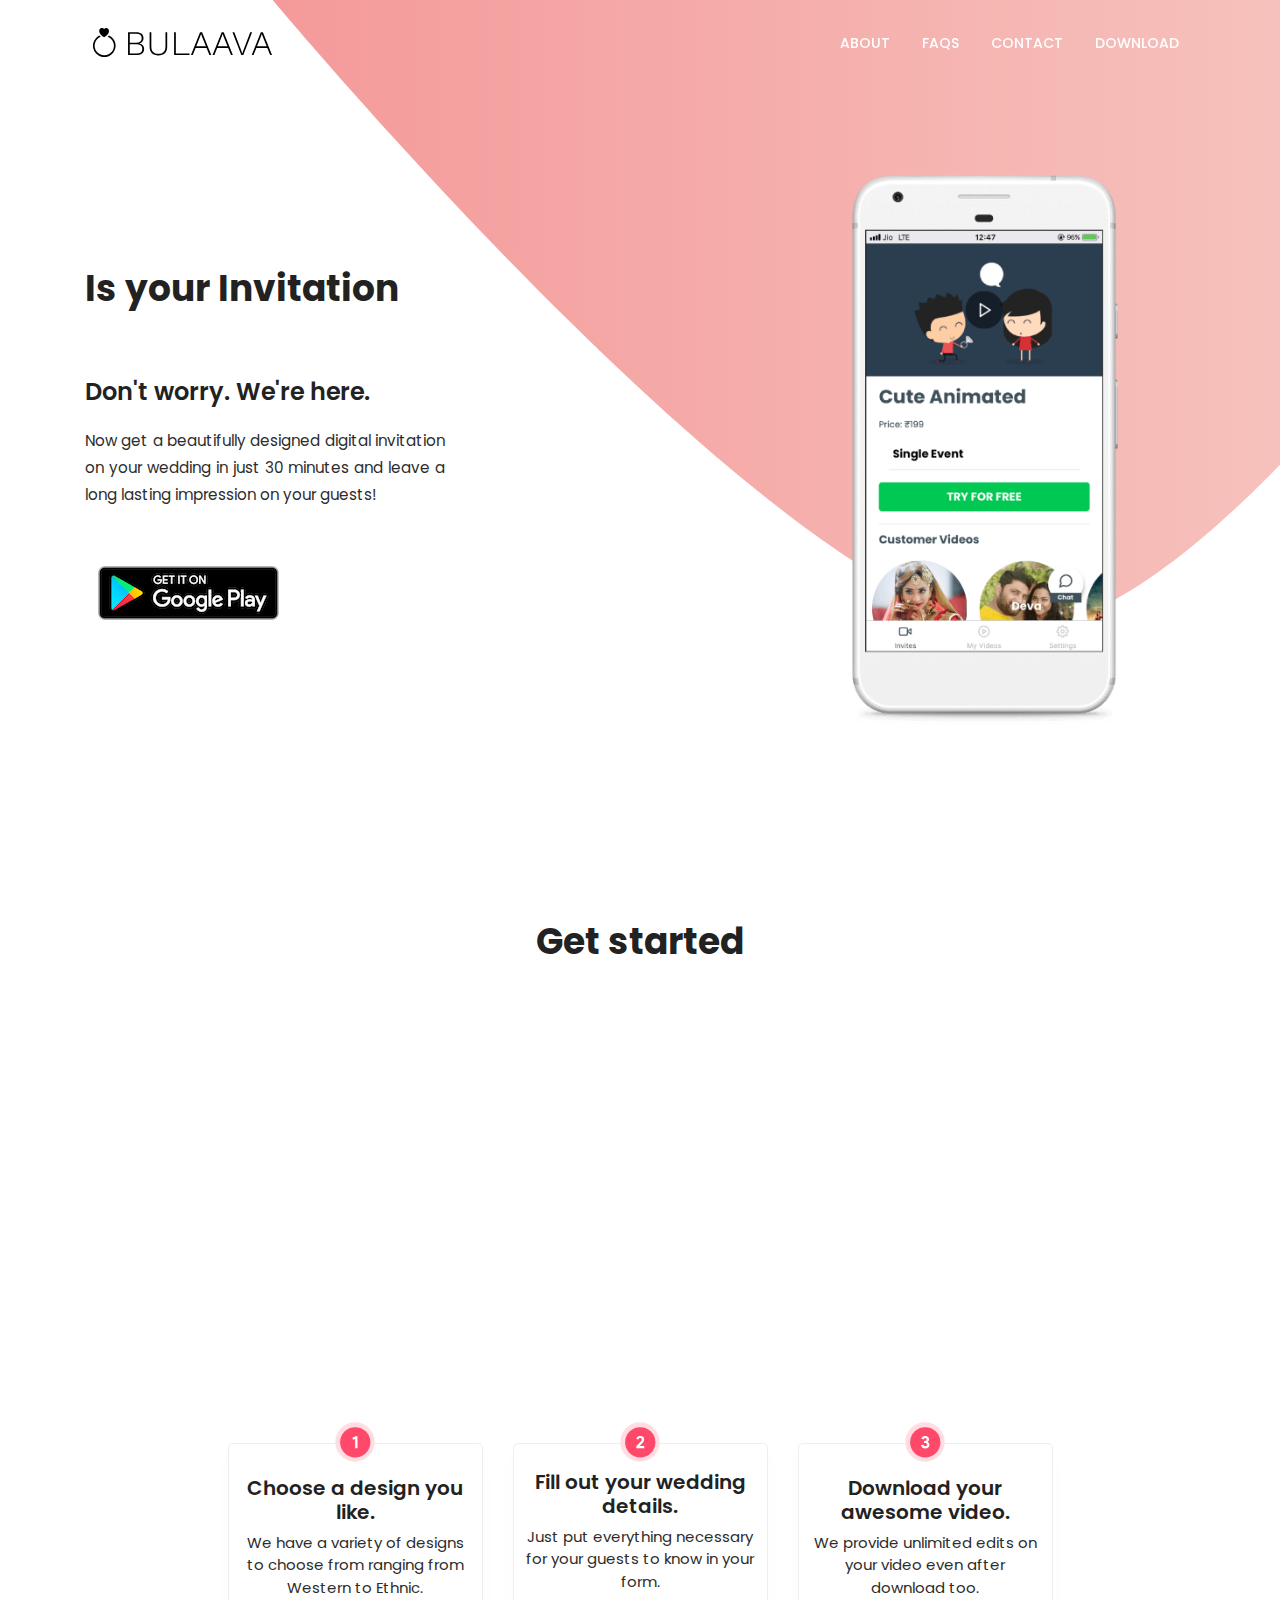
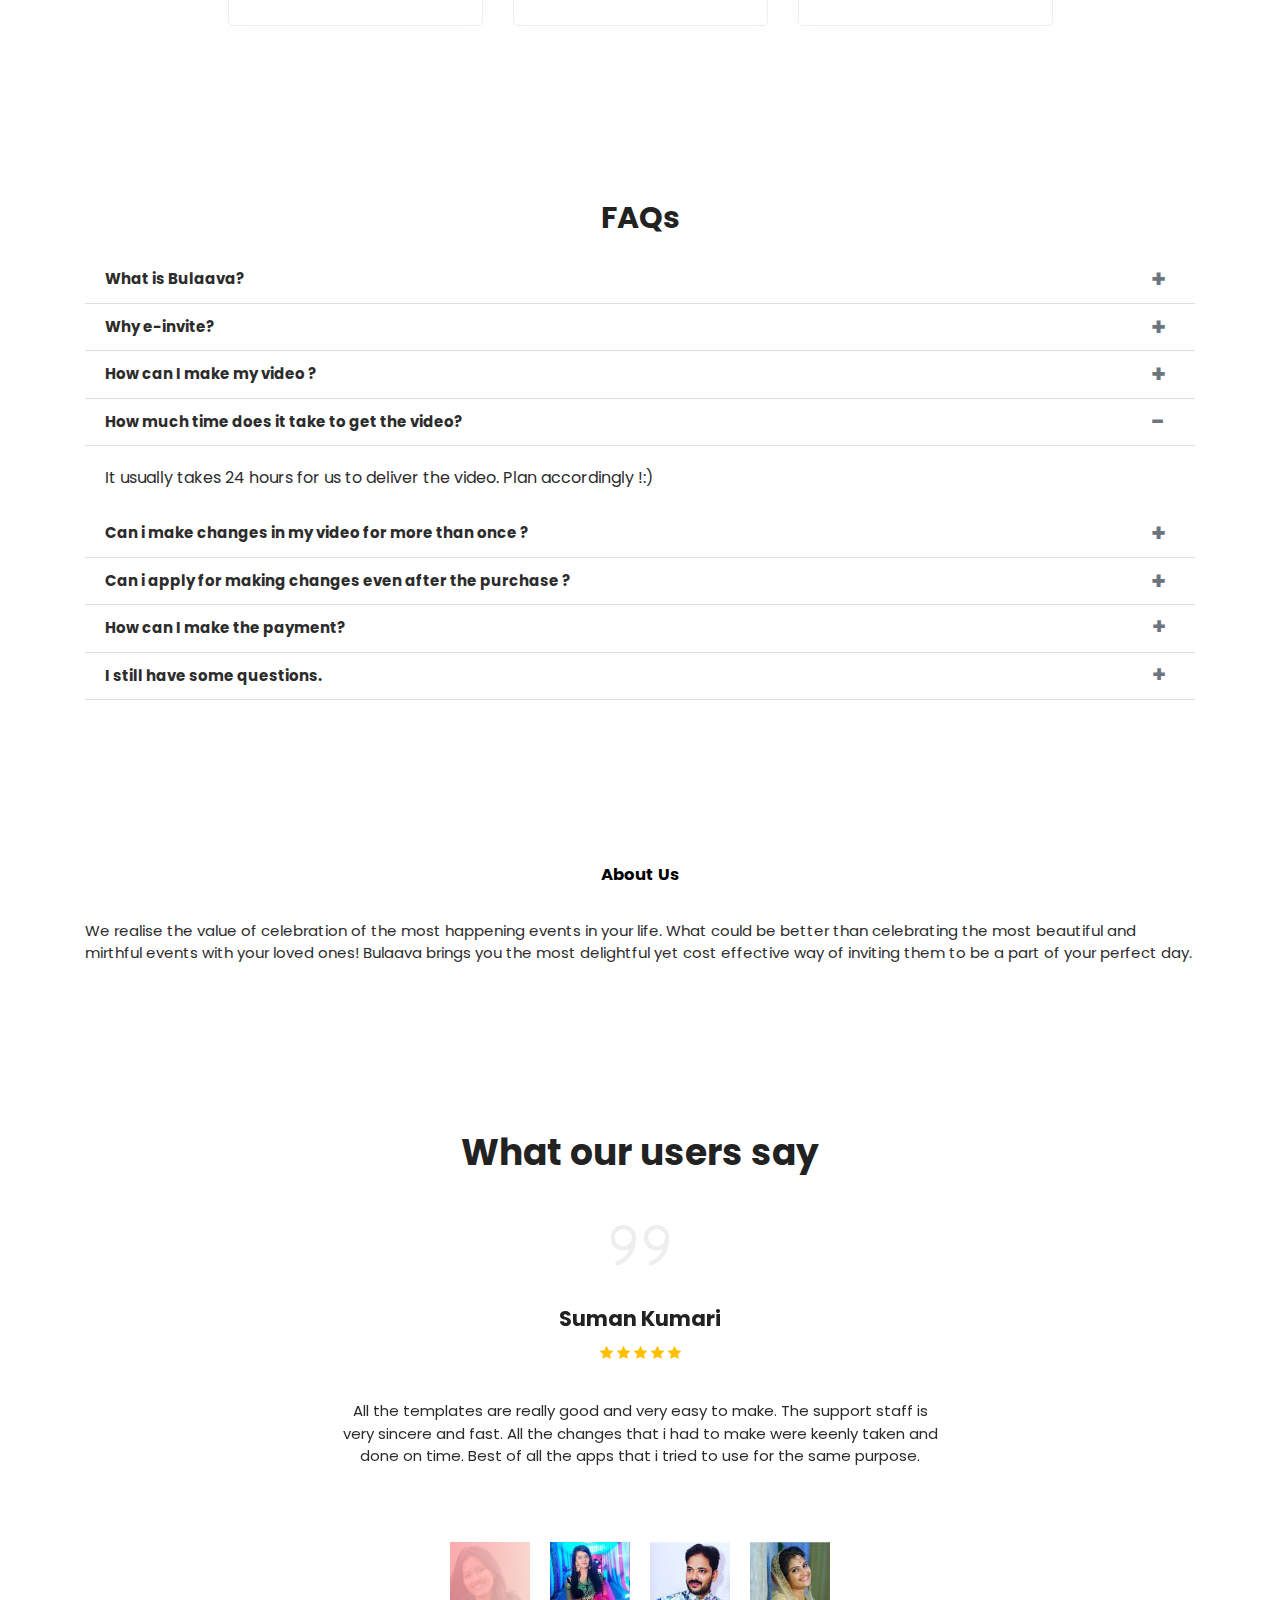
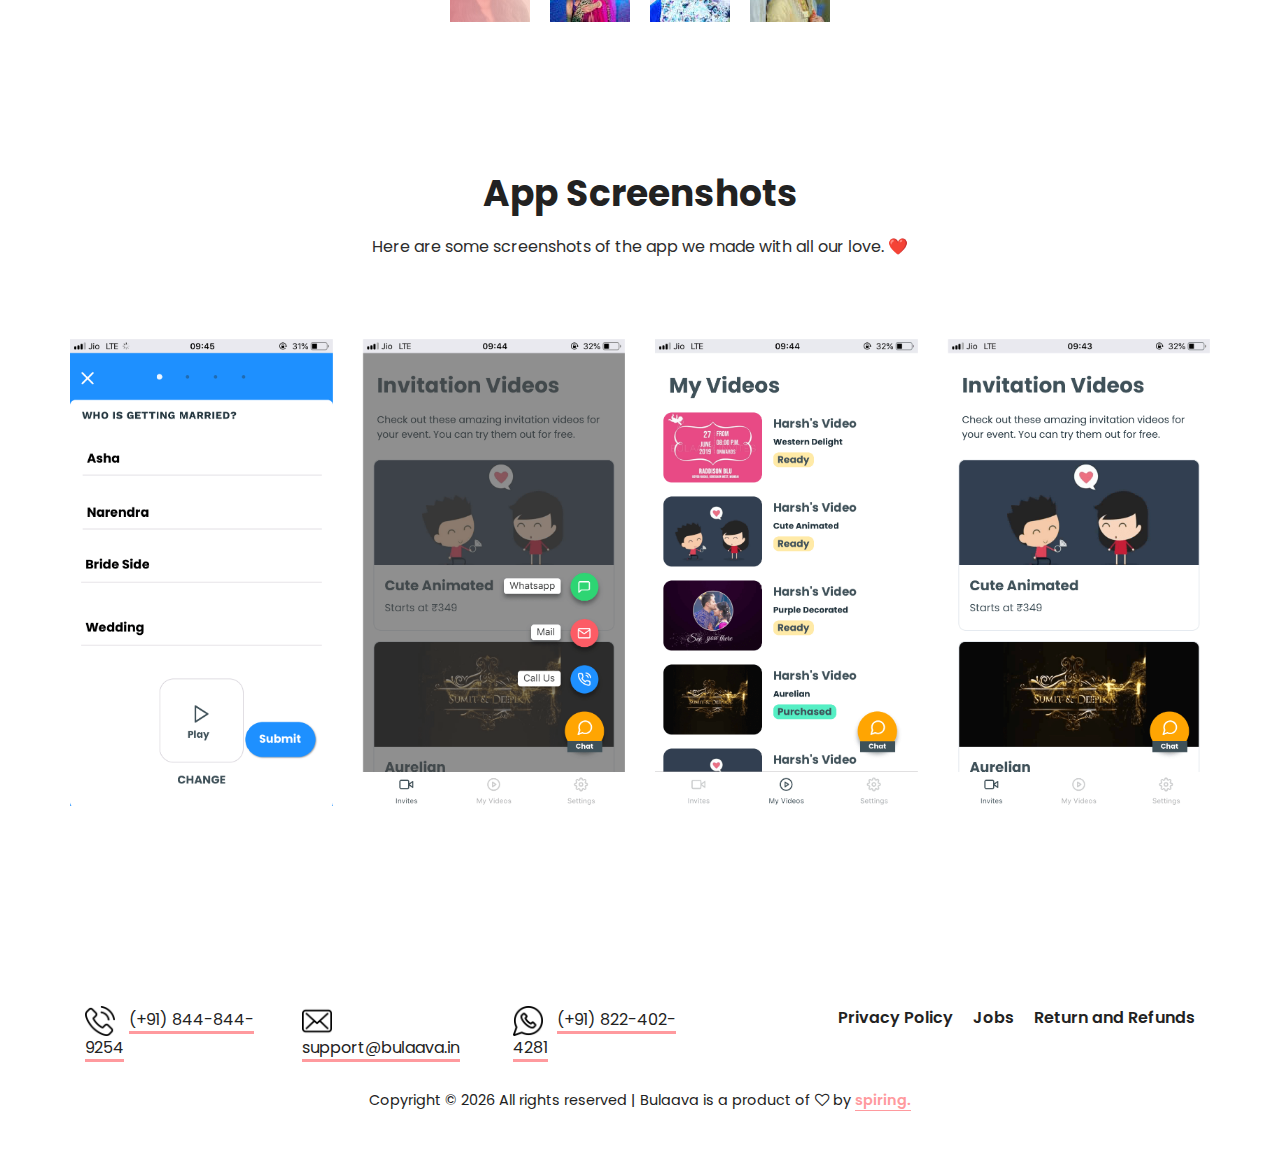
==== commit 0278e824: "Font and Footer fix" ====
--- a/index.html
+++ b/index.html
@@ -85,6 +85,7 @@
         font-weight: 700;
       }
       p {
+        font-family: Poppins, Helvetica, sans-serif;
         font-size: 15px;
       }
       .main-menu {
--- a/css/main.css
+++ b/css/main.css
@@ -1,2 +1,2 @@
-::-moz-selection{background-color:#ff9a9e;color:#fff}::selection{background-color:#ff9a9e;color:#fff}::-webkit-input-placeholder{color:#777777;font-weight:300}:-moz-placeholder{color:#777777;opacity:1;font-weight:300}::-moz-placeholder{color:#777777;opacity:1;font-weight:300}:-ms-input-placeholder{color:#777777;font-weight:300}::-ms-input-placeholder{color:#777777;font-weight:300}body{color:#2c2c2c;font-family:"Poppins",sans-serif;font-size:16px;font-weight:400;position:relative;background:#fff;}ol,ul{margin:0;padding:0;list-style:none}select{display:block}figure{margin:0}a{-webkit-transition:all 0.3s ease 0s;-moz-transition:all 0.3s ease 0s;-o-transition:all 0.3s ease 0s;transition:all 0.3s ease 0s}iframe{border:0}a,a:focus,a:hover{text-decoration:none;outline:0}.btn.active.focus,.btn.active:focus,.btn.focus,.btn.focus:active,.btn:active:focus,.btn:focus{text-decoration:none;outline:0}.card-panel{margin:0;padding:60px}.btn i,.btn-large i,.btn-floating i,.btn-large i,.btn-flat i{font-size:1em;line-height:inherit}.gray-bg{background:#f9f9ff}h1,h2,h3,h4,h5,h6{font-family:"Poppins",sans-serif;color:#222;line-height:1.2em !important;margin-bottom:0;margin-top:0;font-weight:600}.h1,.h2,.h3,.h4,.h5,.h6{margin-bottom:0;margin-top:0;font-family:"Poppins",sans-serif;font-weight:600;color:#222}h1,.h1{font-size:36px}h2,.h2{font-size:30px}h3,.h3{font-size:24px}h4,.h4{font-size:18px}h5,.h5{font-size:16px}h6,.h6{font-size:14px;color:#222}td,th{border-radius:0px}.clear::before,.clear::after{content:" ";display:table}.clear::after{clear:both}.fz-11{font-size:11px}.fz-12{font-size:12px}.fz-13{font-size:13px}.fz-14{font-size:14px}.fz-15{font-size:15px}.fz-16{font-size:16px}.fz-18{font-size:18px}.fz-30{font-size:30px}.fz-48{font-size:48px !important}.fw100{font-weight:100}.fw300{font-weight:300}.fw400{font-weight:400 !important}.fw500{font-weight:500}.f700{font-weight:700}.fsi{font-style:italic}.mt-10{margin-top:10px}.mt-15{margin-top:15px}.mt-20{margin-top:20px}.mt-25{margin-top:25px}.mt-30{margin-top:30px}.mt-35{margin-top:35px}.mt-40{margin-top:40px}.mt-50{margin-top:50px}.mt-60{margin-top:60px}.mt-70{margin-top:70px}.mt-80{margin-top:80px}.mt-100{margin-top:100px}.mt-120{margin-top:120px}.mt-150{margin-top:150px}.ml-0{margin-left:0 !important}.ml-5{margin-left:5px !important}.ml-10{margin-left:10px}.ml-15{margin-left:15px}.ml-20{margin-left:20px}.ml-30{margin-left:30px}.ml-50{margin-left:50px}.mr-0{margin-right:0 !important}.mr-5{margin-right:5px !important}.mr-15{margin-right:15px}.mr-10{margin-right:10px}.mr-20{margin-right:20px}.mr-30{margin-right:30px}.mr-50{margin-right:50px}.mb-0{margin-bottom:0px}.mb-0-i{margin-bottom:0px !important}.mb-5{margin-bottom:5px}.mb-10{margin-bottom:10px}.mb-15{margin-bottom:15px}.mb-20{margin-bottom:20px}.mb-25{margin-bottom:25px}.mb-30{margin-bottom:30px}.mb-40{margin-bottom:40px}.mb-50{margin-bottom:50px}.mb-60{margin-bottom:60px}.mb-70{margin-bottom:70px}.mb-80{margin-bottom:80px}.mb-90{margin-bottom:90px}.mb-100{margin-bottom:100px}.pt-0{padding-top:0px}.pt-10{padding-top:10px}.pt-15{padding-top:15px}.pt-20{padding-top:20px}.pt-25{padding-top:25px}.pt-30{padding-top:30px}.pt-40{padding-top:40px}.pt-50{padding-top:50px}.pt-60{padding-top:60px}.pt-70{padding-top:70px}.pt-80{padding-top:80px}.pt-90{padding-top:90px}.pt-100{padding-top:100px}.pt-120{padding-top:120px}.pt-150{padding-top:150px}.pt-170{padding-top:170px}.pb-0{padding-bottom:0px}.pb-10{padding-bottom:10px}.pb-15{padding-bottom:15px}.pb-20{padding-bottom:20px}.pb-25{padding-bottom:25px}.pb-30{padding-bottom:30px}.pb-40{padding-bottom:40px}.pb-50{padding-bottom:50px}.pb-60{padding-bottom:60px}.pb-70{padding-bottom:70px}.pb-80{padding-bottom:80px}.pb-90{padding-bottom:90px}.pb-100{padding-bottom:100px}.pb-120{padding-bottom:120px}.pb-150{padding-bottom:150px}.pr-30{padding-right:30px}.pl-30{padding-left:30px}.pl-90{padding-left:90px}.p-40{padding:40px}.float-left{float:left}.float-right{float:right}.text-italic{font-style:italic}.text-white{color:#fff}.text-black{color:#000}.transition{-webkit-transition:all 0.3s ease 0s;-moz-transition:all 0.3s ease 0s;-o-transition:all 0.3s ease 0s;transition:all 0.3s ease 0s}.section-full{padding:100px 0}.section-half{padding:75px 0}.text-center{text-align:center}.text-left{text-align:left}.text-rigth{text-align:right}.flex{display:-webkit-box;display:-webkit-flex;display:-moz-flex;display:-ms-flexbox;display:flex}.inline-flex{display:-webkit-inline-box;display:-webkit-inline-flex;display:-moz-inline-flex;display:-ms-inline-flexbox;display:inline-flex}.flex-grow{-webkit-box-flex:1;-webkit-flex-grow:1;-moz-flex-grow:1;-ms-flex-positive:1;flex-grow:1}.flex-wrap{-webkit-flex-wrap:wrap;-moz-flex-wrap:wrap;-ms-flex-wrap:wrap;flex-wrap:wrap}.flex-left{-webkit-box-pack:start;-ms-flex-pack:start;-webkit-justify-content:flex-start;-moz-justify-content:flex-start;justify-content:flex-start}.flex-middle{-webkit-box-align:center;-ms-flex-align:center;-webkit-align-items:center;-moz-align-items:center;align-items:center}.flex-right{-webkit-box-pack:end;-ms-flex-pack:end;-webkit-justify-content:flex-end;-moz-justify-content:flex-end;justify-content:flex-end}.flex-top{-webkit-align-self:flex-start;-moz-align-self:flex-start;-ms-flex-item-align:start;align-self:flex-start}.flex-center{-webkit-box-pack:center;-ms-flex-pack:center;-webkit-justify-content:center;-moz-justify-content:center;justify-content:center}.flex-bottom{-webkit-align-self:flex-end;-moz-align-self:flex-end;-ms-flex-item-align:end;align-self:flex-end}.space-between{-webkit-box-pack:justify;-ms-flex-pack:justify;-webkit-justify-content:space-between;-moz-justify-content:space-between;justify-content:space-between}.space-around{-ms-flex-pack:distribute;-webkit-justify-content:space-around;-moz-justify-content:space-around;justify-content:space-around}.flex-column{-webkit-box-direction:normal;-webkit-box-orient:vertical;-webkit-flex-direction:column;-moz-flex-direction:column;-ms-flex-direction:column;flex-direction:column}.flex-cell{display:-webkit-box;display:-webkit-flex;display:-moz-flex;display:-ms-flexbox;display:flex;-webkit-box-flex:1;-webkit-flex-grow:1;-moz-flex-grow:1;-ms-flex-positive:1;flex-grow:1}.display-table{display:table}.light{color:#fff}.dark{color:#000}.relative{position:relative}.overflow-hidden{overflow:hidden}.overlay{position:absolute;left:0;right:0;top:0;bottom:0}.container.fullwidth{width:100%}.container.no-padding{padding-left:0;padding-right:0}.no-padding{padding:0}.section-bg{background:#f9fafc}@media (max-width: 767px){.no-flex-xs{display:block !important}}.row.no-margin{margin-left:0;margin-right:0}.section-gap{padding:150px 0}@media (max-width: 991px){.section-gap{padding:70px 0}}.section-small-gap{padding:50px 0}.section-gap-top{padding-top:150px}@media (max-width: 991px){.section-gap-top{padding-top:70px}}.section-gap-bottom{padding-bottom:150px}@media (max-width: 991px){.section-gap-bottom{padding-bottom:70px}}.margin-gap-bottom{margin-bottom:150px}@media (max-width: 991px){.margin-gap-bottom{margin-bottom:70px}}.section-title{margin-bottom:80px}@media (max-width: 991px){.section-title{margin-bottom:40px}}.section-title h2{margin-bottom:20px;font-size:36px}@media (max-width: 413px){.section-title h2{font-size:30px}}.section-title p{font-size:16px;margin-bottom:0}@media (max-width: 991.98px){.section-title p br{display:none}}.alert-msg{color:#008000}.p1-gradient-bg,.buttons.gray:hover,.primary-btn,.feature-area .single-feature .title .lnr,.testimonials-area .owl-thumb-item.active .overlay-grad,.testimonials-area .owl-thumb-item .overlay-grad:hover,.single-price:hover .price-btn,.top-category-widget-area .single-cat-widget:hover .overlay-bg,.post-content-area .single-post .primary-btn:hover,.blog-pagination .page-item.active .page-link,.blog-pagination .page-link:hover,.widget-wrap .newsletter-widget .bbtns,.footer-area .single-footer-widget .click-btn,.footer-area .footer-bottom .footer-social a:hover{background-image:-moz-linear-gradient(0deg, #ff9a9e 0%, #fad0c4 100%);background-image:-webkit-linear-gradient(0deg, #ff9a9e 0%, #fad0c4 100%);background-image:-ms-linear-gradient(0deg, #ff9a9e 0%, #fad0c4 100%);background-image:-o-linear-gradient(0deg, #ff9a9e 0%, #fad0c4 100%)}.p1-gradient-color{background:-moz-linear-gradient(0deg, #ff9a9e 0%, #fad0c4 100%);background:-webkit-linear-gradient(0deg, #ff9a9e 0%, #fad0c4 100%);background:-ms-linear-gradient(0deg, #ff9a9e 0%, #fad0c4 100%);-webkit-background-clip:text;-webkit-text-fill-color:transparent}@media (max-width: 991px){.download-button{-webkit-box-direction:normal !important;-webkit-box-orient:vertical !important;-webkit-flex-direction:column !important;-moz-flex-direction:column !important;-ms-flex-direction:column !important;flex-direction:column !important}}.buttons{padding:20px 24px 8px;max-width:225px;margin-right:10px;border:1px solid #dddddd;-webkit-transition:all 0.3s ease 0s;-moz-transition:all 0.3s ease 0s;-o-transition:all 0.3s ease 0s;transition:all 0.3s ease 0s;background-color:#fff;color:#000 !important}@media (max-width: 991px){.buttons:first-child{margin-bottom:16px}}.buttons i{font-size:44px;padding-right:20px;color:#eeeeee;margin-top:-8px}.buttons:hover{cursor:pointer;box-shadow:0px 10px 20px 0px rgba(0,0,0,0.1);background-color:#ff9a9e;color:#fff !important;border:1px solid transparent}.buttons:hover a{color:#fff}.buttons a{color:#000}.buttons p{margin-bottom:8px !important;font-size:14px;line-height:18px;text-align:left}.buttons p span{font-size:24px;font-weight:600;font-family:"Poppins",sans-serif}.buttons.dark{background-color:#000;color:#fff !important;border:1px solid #000}.buttons.dark i{color:#fff}.buttons.dark a{color:#fff}.buttons.dark:hover{background-color:#ff9a9e;border:1px solid transparent}.buttons.gray{background-color:#393939;color:#fff !important;border:1px solid #393939}.buttons.gray i{color:#fff}.buttons.gray a{color:#fff}.buttons.gray:hover{border:1px solid transparent}.primary-btn{height:50px;line-height:50px;padding-left:45px;padding-right:45px;border-radius:0px;border:1px solid transparent;background-origin:border-box;color:#fff;display:inline-block;font-size:13px;font-weight:500;position:relative;-webkit-transition:all 0.3s ease 0s;-moz-transition:all 0.3s ease 0s;-o-transition:all 0.3s ease 0s;transition:all 0.3s ease 0s;cursor:pointer;position:relative}.primary-btn:focus{outline:none}.primary-btn:hover{background:transparent;color:#ff9a9e;border-color:#ff9a9e}.primary-btn.white{border:1px solid #fff;color:#fff}.primary-btn.white:hover{background:#fff;color:#ff9a9e}.white_bg_btn{display:inline-block;background:#f9f9ff;padding:0px 35px;color:#222;font-size:13px;font-weight:400;line-height:34px;border-radius:0px;outline:none !important;box-shadow:none !important;text-align:center;border:1px solid #eeeeee;cursor:pointer;-webkit-transition:all 0.3s ease 0s;-moz-transition:all 0.3s ease 0s;-o-transition:all 0.3s ease 0s;transition:all 0.3s ease 0s}.white_bg_btn:hover{background:#ff9a9e;color:#fff;border:1px solid #ff9a9e}.overlay{position:absolute;left:0;right:0;top:0;bottom:0}.sample-text-area{background:#fff;padding:100px 0 70px 0}.text-heading{margin-bottom:30px;font-size:24px}b,sup,sub,u,del{color:#ff9a9e}h1{font-size:36px}h2{font-size:30px}h3{font-size:24px}h4{font-size:18px}h5{font-size:16px}h6{font-size:14px}h1,h2{line-height:1.5em;font-weight:700}h3,h4,h5,h6{line-height:1.5em;font-weight:600}p{font-size:15px;font-family: Open sans-serif;}.typography h1,.typography h2,.typography h3,.typography h4,.typography h5,.typography h6{color:#2c2c2c}.button-area{background:#fff}.button-area .border-top-generic{padding:70px 15px;border-top:1px dotted #eee}.button-group-area .genric-btn{margin-right:10px;margin-top:10px}.button-group-area .genric-btn:last-child{margin-right:0}.genric-btn{display:inline-block;outline:none;line-height:40px;padding:0 30px;font-size:0.8em;text-align:center;text-decoration:none;font-weight:500;cursor:pointer;-webkit-transition:all 0.3s ease 0s;-moz-transition:all 0.3s ease 0s;-o-transition:all 0.3s ease 0s;transition:all 0.3s ease 0s}.genric-btn:focus{outline:none}.genric-btn.e-large{padding:0 40px;line-height:50px}.genric-btn.large{line-height:45px}.genric-btn.medium{line-height:30px}.genric-btn.small{line-height:25px}.genric-btn.radius{border-radius:3px}.genric-btn.circle{border-radius:20px}.genric-btn.arrow{display:-webkit-inline-box;display:-ms-inline-flexbox;display:inline-flex;-webkit-box-align:center;-ms-flex-align:center;align-items:center}.genric-btn.arrow span{margin-left:10px}.genric-btn.default{color:#222;background:#f9f9ff;border:1px solid transparent}.genric-btn.default:hover{border:1px solid #f9f9ff;background:#fff}.genric-btn.default-border{border:1px solid #f9f9ff;background:#fff}.genric-btn.default-border:hover{color:#222;background:#f9f9ff;border:1px solid transparent}.genric-btn.primary{color:#fff;background:#ff9a9e;border:1px solid transparent}.genric-btn.primary:hover{color:#ff9a9e;border:1px solid #ff9a9e;background:#fff}.genric-btn.primary-border{color:#ff9a9e;border:1px solid #ff9a9e;background:#fff}.genric-btn.primary-border:hover{color:#fff;background:#ff9a9e;border:1px solid transparent}.genric-btn.success{color:#fff;background:#4cd3e3;border:1px solid transparent}.genric-btn.success:hover{color:#4cd3e3;border:1px solid #4cd3e3;background:#fff}.genric-btn.success-border{color:#4cd3e3;border:1px solid #4cd3e3;background:#fff}.genric-btn.success-border:hover{color:#fff;background:#4cd3e3;border:1px solid transparent}.genric-btn.info{color:#fff;background:#38a4ff;border:1px solid transparent}.genric-btn.info:hover{color:#38a4ff;border:1px solid #38a4ff;background:#fff}.genric-btn.info-border{color:#38a4ff;border:1px solid #38a4ff;background:#fff}.genric-btn.info-border:hover{color:#fff;background:#38a4ff;border:1px solid transparent}.genric-btn.warning{color:#fff;background:#f4e700;border:1px solid transparent}.genric-btn.warning:hover{color:#f4e700;border:1px solid #f4e700;background:#fff}.genric-btn.warning-border{color:#f4e700;border:1px solid #f4e700;background:#fff}.genric-btn.warning-border:hover{color:#fff;background:#f4e700;border:1px solid transparent}.genric-btn.danger{color:#fff;background:#f44a40;border:1px solid transparent}.genric-btn.danger:hover{color:#f44a40;border:1px solid #f44a40;background:#fff}.genric-btn.danger-border{color:#f44a40;border:1px solid #f44a40;background:#fff}.genric-btn.danger-border:hover{color:#fff;background:#f44a40;border:1px solid transparent}.genric-btn.link{color:#222;background:#f9f9ff;text-decoration:underline;border:1px solid transparent}.genric-btn.link:hover{color:#222;border:1px solid #f9f9ff;background:#fff}.genric-btn.link-border{color:#222;border:1px solid #f9f9ff;background:#fff;text-decoration:underline}.genric-btn.link-border:hover{color:#222;background:#f9f9ff;border:1px solid transparent}.genric-btn.disable{color:#222,0.3;background:#f9f9ff;border:1px solid transparent;cursor:not-allowed}.generic-blockquote{padding:30px 50px 30px 30px;background:#f9f9ff;border-left:2px solid #ff9a9e}.progress-table-wrap{overflow-x:scroll}.progress-table{background:#f9f9ff;padding:15px 0px 30px 0px;min-width:800px}.progress-table .serial{width:11.83%;padding-left:30px}.progress-table .country{width:28.07%}.progress-table .visit{width:19.74%}.progress-table .percentage{width:40.36%;padding-right:50px}.progress-table .table-head{display:flex}.progress-table .table-head .serial,.progress-table .table-head .country,.progress-table .table-head .visit,.progress-table .table-head .percentage{color:#222;line-height:40px;text-transform:uppercase;font-weight:500}.progress-table .table-row{padding:15px 0;border-top:1px solid #edf3fd;display:flex}.progress-table .table-row .serial,.progress-table .table-row .country,.progress-table .table-row .visit,.progress-table .table-row .percentage{display:flex;align-items:center}.progress-table .table-row .country img{margin-right:15px}.progress-table .table-row .percentage .progress{width:80%;border-radius:0px;background:transparent}.progress-table .table-row .percentage .progress .progress-bar{height:5px;line-height:5px}.progress-table .table-row .percentage .progress .progress-bar.color-1{background-color:#6382e6}.progress-table .table-row .percentage .progress .progress-bar.color-2{background-color:#e66686}.progress-table .table-row .percentage .progress .progress-bar.color-3{background-color:#f09359}.progress-table .table-row .percentage .progress .progress-bar.color-4{background-color:#73fbaf}.progress-table .table-row .percentage .progress .progress-bar.color-5{background-color:#73fbaf}.progress-table .table-row .percentage .progress .progress-bar.color-6{background-color:#6382e6}.progress-table .table-row .percentage .progress .progress-bar.color-7{background-color:#a367e7}.progress-table .table-row .percentage .progress .progress-bar.color-8{background-color:#e66686}.single-gallery-image{margin-top:30px;background-repeat:no-repeat !important;background-position:center center !important;background-size:cover !important;height:200px}.list-style{width:14px;height:14px}.unordered-list li{position:relative;padding-left:30px;line-height:1.82em !important}.unordered-list li:before{content:"";position:absolute;width:14px;height:14px;border:3px solid #ff9a9e;background:#fff;top:4px;left:0;border-radius:50%}.ordered-list{margin-left:30px}.ordered-list li{list-style-type:decimal-leading-zero;color:#ff9a9e;font-weight:500;line-height:1.82em !important}.ordered-list li span{font-weight:300;color:#2c2c2c}.ordered-list-alpha li{margin-left:30px;list-style-type:lower-alpha;color:#ff9a9e;font-weight:500;line-height:1.82em !important}.ordered-list-alpha li span{font-weight:300;color:#2c2c2c}.ordered-list-roman li{margin-left:30px;list-style-type:lower-roman;color:#ff9a9e;font-weight:500;line-height:1.82em !important}.ordered-list-roman li span{font-weight:300;color:#2c2c2c}.single-input{display:block;width:100%;line-height:40px;border:none;outline:none;background:#f9f9ff;padding:0 20px}.single-input:focus{outline:none}.input-group-icon{position:relative}.input-group-icon .icon{position:absolute;left:20px;top:0;line-height:40px;z-index:3}.input-group-icon .icon i{color:#797979}.input-group-icon .single-input{padding-left:45px}.single-textarea{display:block;width:100%;line-height:40px;border:none;outline:none;background:#f9f9ff;padding:0 20px;height:100px;resize:none}.single-textarea:focus{outline:none}.single-input-primary{display:block;width:100%;line-height:40px;border:1px solid transparent;outline:none;background:#f9f9ff;padding:0 20px}.single-input-primary:focus{outline:none;border:1px solid #ff9a9e}.single-input-accent{display:block;width:100%;line-height:40px;border:1px solid transparent;outline:none;background:#f9f9ff;padding:0 20px}.single-input-accent:focus{outline:none;border:1px solid #eb6b55}.single-input-secondary{display:block;width:100%;line-height:40px;border:1px solid transparent;outline:none;background:#f9f9ff;padding:0 20px}.single-input-secondary:focus{outline:none;border:1px solid #f09359}.default-switch{width:35px;height:17px;border-radius:8.5px;background:#f9f9ff;position:relative;cursor:pointer}.default-switch input{position:absolute;left:0;top:0;right:0;bottom:0;width:100%;height:100%;opacity:0;cursor:pointer}.default-switch input+label{position:absolute;top:1px;left:1px;width:15px;height:15px;border-radius:50%;background:#ff9a9e;-webkit-transition:all 0.2s;-moz-transition:all 0.2s;-o-transition:all 0.2s;transition:all 0.2s;box-shadow:0px 4px 5px 0px rgba(0,0,0,0.2);cursor:pointer}.default-switch input:checked+label{left:19px}.primary-switch{width:35px;height:17px;border-radius:8.5px;background:#f9f9ff;position:relative;cursor:pointer}.primary-switch input{position:absolute;left:0;top:0;right:0;bottom:0;width:100%;height:100%;opacity:0}.primary-switch input+label{position:absolute;left:0;top:0;right:0;bottom:0;width:100%;height:100%}.primary-switch input+label:before{content:"";position:absolute;left:0;top:0;right:0;bottom:0;width:100%;height:100%;background:transparent;border-radius:8.5px;cursor:pointer;-webkit-transition:all 0.2s;-moz-transition:all 0.2s;-o-transition:all 0.2s;transition:all 0.2s}.primary-switch input+label:after{content:"";position:absolute;top:1px;left:1px;width:15px;height:15px;border-radius:50%;background:#fff;-webkit-transition:all 0.2s;-moz-transition:all 0.2s;-o-transition:all 0.2s;transition:all 0.2s;box-shadow:0px 4px 5px 0px rgba(0,0,0,0.2);cursor:pointer}.primary-switch input:checked+label:after{left:19px}.primary-switch input:checked+label:before{background:#ff9a9e}.confirm-switch{width:35px;height:17px;border-radius:8.5px;background:#f9f9ff;position:relative;cursor:pointer}.confirm-switch input{position:absolute;left:0;top:0;right:0;bottom:0;width:100%;height:100%;opacity:0}.confirm-switch input+label{position:absolute;left:0;top:0;right:0;bottom:0;width:100%;height:100%}.confirm-switch input+label:before{content:"";position:absolute;left:0;top:0;right:0;bottom:0;width:100%;height:100%;background:transparent;border-radius:8.5px;-webkit-transition:all 0.2s;-moz-transition:all 0.2s;-o-transition:all 0.2s;transition:all 0.2s;cursor:pointer}.confirm-switch input+label:after{content:"";position:absolute;top:1px;left:1px;width:15px;height:15px;border-radius:50%;background:#fff;-webkit-transition:all 0.2s;-moz-transition:all 0.2s;-o-transition:all 0.2s;transition:all 0.2s;box-shadow:0px 4px 5px 0px rgba(0,0,0,0.2);cursor:pointer}.confirm-switch input:checked+label:after{left:19px}.confirm-switch input:checked+label:before{background:#4cd3e3}.primary-checkbox{width:16px;height:16px;border-radius:3px;background:#f9f9ff;position:relative;cursor:pointer}.primary-checkbox input{position:absolute;left:0;top:0;right:0;bottom:0;width:100%;height:100%;opacity:0}.primary-checkbox input+label{position:absolute;left:0;top:0;right:0;bottom:0;width:100%;height:100%;border-radius:3px;cursor:pointer;border:1px solid #f1f1f1}.primary-checkbox input:checked+label{background:url(../img/elements/primary-check.png) no-repeat center center/cover;border:none}.confirm-checkbox{width:16px;height:16px;border-radius:3px;background:#f9f9ff;position:relative;cursor:pointer}.confirm-checkbox input{position:absolute;left:0;top:0;right:0;bottom:0;width:100%;height:100%;opacity:0}.confirm-checkbox input+label{position:absolute;left:0;top:0;right:0;bottom:0;width:100%;height:100%;border-radius:3px;cursor:pointer;border:1px solid #f1f1f1}.confirm-checkbox input:checked+label{background:url(../img/elements/success-check.png) no-repeat center center/cover;border:none}.disabled-checkbox{width:16px;height:16px;border-radius:3px;background:#f9f9ff;position:relative;cursor:pointer}.disabled-checkbox input{position:absolute;left:0;top:0;right:0;bottom:0;width:100%;height:100%;opacity:0}.disabled-checkbox input+label{position:absolute;left:0;top:0;right:0;bottom:0;width:100%;height:100%;border-radius:3px;cursor:pointer;border:1px solid #f1f1f1}.disabled-checkbox input:disabled{cursor:not-allowed;z-index:3}.disabled-checkbox input:checked+label{background:url(../img/elements/disabled-check.png) no-repeat center center/cover;border:none}.primary-radio{width:16px;height:16px;border-radius:8px;background:#f9f9ff;position:relative;cursor:pointer}.primary-radio input{position:absolute;left:0;top:0;right:0;bottom:0;width:100%;height:100%;opacity:0}.primary-radio input+label{position:absolute;left:0;top:0;right:0;bottom:0;width:100%;height:100%;border-radius:8px;cursor:pointer;border:1px solid #f1f1f1}.primary-radio input:checked+label{background:url(../img/elements/primary-radio.png) no-repeat center center/cover;border:none}.confirm-radio{width:16px;height:16px;border-radius:8px;background:#f9f9ff;position:relative;cursor:pointer}.confirm-radio input{position:absolute;left:0;top:0;right:0;bottom:0;width:100%;height:100%;opacity:0}.confirm-radio input+label{position:absolute;left:0;top:0;right:0;bottom:0;width:100%;height:100%;border-radius:8px;cursor:pointer;border:1px solid #f1f1f1}.confirm-radio input:checked+label{background:url(../img/elements/success-radio.png) no-repeat center center/cover;border:none}.disabled-radio{width:16px;height:16px;border-radius:8px;background:#f9f9ff;position:relative;cursor:pointer}.disabled-radio input{position:absolute;left:0;top:0;right:0;bottom:0;width:100%;height:100%;opacity:0}.disabled-radio input+label{position:absolute;left:0;top:0;right:0;bottom:0;width:100%;height:100%;border-radius:8px;cursor:pointer;border:1px solid #f1f1f1}.disabled-radio input:disabled{cursor:not-allowed;z-index:3}.disabled-radio input:checked+label{background:url(../img/elements/disabled-radio.png) no-repeat center center/cover;border:none}.default-select{height:40px}.default-select .nice-select{border:none;border-radius:0px;height:40px;background:#f9f9ff;padding-left:20px;padding-right:40px}.default-select .nice-select .list{margin-top:0;border:none;border-radius:0px;box-shadow:none;width:100%;padding:10px 0 10px 0px}.default-select .nice-select .list .option{font-weight:300;-webkit-transition:all 0.3s ease 0s;-moz-transition:all 0.3s ease 0s;-o-transition:all 0.3s ease 0s;transition:all 0.3s ease 0s;line-height:28px;min-height:28px;font-size:12px;padding-left:20px}.default-select .nice-select .list .option.selected{color:#ff9a9e;background:transparent}.default-select .nice-select .list .option:hover{color:#ff9a9e;background:transparent}.default-select .current{margin-right:50px;font-weight:300}.default-select .nice-select::after{right:20px}.form-select{height:40px;width:100%}.form-select .nice-select{border:none;border-radius:0px;height:40px;background:#f9f9ff;padding-left:45px;padding-right:40px;width:100%}.form-select .nice-select .list{margin-top:0;border:none;border-radius:0px;box-shadow:none;width:100%;padding:10px 0 10px 0px}.form-select .nice-select .list .option{font-weight:300;-webkit-transition:all 0.3s ease 0s;-moz-transition:all 0.3s ease 0s;-o-transition:all 0.3s ease 0s;transition:all 0.3s ease 0s;line-height:28px;min-height:28px;font-size:12px;padding-left:45px}.form-select .nice-select .list .option.selected{color:#ff9a9e;background:transparent}.form-select .nice-select .list .option:hover{color:#ff9a9e;background:transparent}.form-select .current{margin-right:50px;font-weight:300}.form-select .nice-select::after{right:20px}.main-menu{padding-top:20px}.main-menu>.row{padding:0 15px}#header{padding:0px 0px 20px 0px;position:fixed;left:0;top:0;right:0;transition:all 0.5s;z-index:997}.header-scrolled{background:#fff;box-shadow:-2px -4px 20px 0px rgba(32,41,50,0.12);transition:all 0.5s}.header-scrolled .nav-menu .nav-download-button{background-color:#ff9a9e;padding:5px;border-radius:5px;color:white;font-weight:600}.header-scrolled .nav-menu a{color:#212121}@media (max-width: 673px){#logo{margin-left:5px}}#header #logo h1{font-size:34px;margin:0;padding:0;line-height:1;font-weight:700;letter-spacing:3px}#header #logo h1 a,#header #logo h1 a:hover{color:#fff;padding-left:10px;border-left:4px solid #ff9a9e}#header #logo img{padding:0;margin:0;height:45px;padding:8px}@media (max-width: 767px){#header #logo img{height:32px}}@media (max-width: 768px){#header #logo h1{font-size:28px}#header #logo img{padding:5px;max-height:40px}}.nav-menu,.nav-menu *{margin:0;padding:0;list-style:none}.nav-menu ul{position:absolute;display:none;top:100%;left:0;z-index:99;background:rgba(255,255,255,0.9)}.nav-menu li{position:relative;white-space:nowrap}.nav-menu>li{float:left}.nav-menu li:hover>ul,.nav-menu li.sfHover>ul{display:block}.nav-menu ul ul{top:0;left:100%}.nav-menu ul li{min-width:180px;text-align:left}.sf-arrows .sf-with-ul{padding-right:30px}.sf-arrows .sf-with-ul:after{content:"\f107";position:absolute;right:15px;font-family:FontAwesome;font-style:normal;font-weight:normal}.sf-arrows ul .sf-with-ul:after{content:"\f105"}#nav-menu-container{margin:0}.nav-menu a{padding:0 18px;margin:0 -2px;text-decoration:none;display:inline-block;color:#fff;font-size:14px;font-weight:500;font-family:"Poppins",sans-serif;text-transform:uppercase;outline:none}.nav-menu a:last-child a{margin-right:0;padding-right:0}.nav-menu ul{margin:24px 0 0 26px;padding:10px;box-shadow:0px 0px 30px rgba(127,137,161,0.25);background:#fff}.nav-menu ul li{transition:0.3s}.nav-menu ul li>a{padding:10px;color:#333;transition:0.3s;display:block;font-size:12px;text-transform:none}.nav-menu ul li:hover a{color:#ff9a9e}.nav-menu ul ul{margin:0}#mobile-nav-toggle{position:fixed;right:15px;z-index:999;top:22px;border:0;background:none;font-size:24px;display:none;transition:all 0.4s;outline:none;cursor:pointer}@media (max-width: 767px){#mobile-nav-toggle{top:22px}}#mobile-nav-toggle i{color:#fff;font-weight:900;transition:all 250ms ease-out 0s}.nav-scroll #mobile-nav-toggle i{color:#000;transition:all 250ms ease-out 0s}.mobile-nav-active #mobile-nav-toggle i{color:#fff;transition:all 250ms ease-out 0s}@media (max-width: 960px){#mobile-nav-toggle{display:inline}#nav-menu-container{display:none}}#mobile-nav{position:fixed;top:0;padding-top:18px;bottom:0;z-index:998;background:rgba(0,0,0,0.8);left:-260px;width:260px;overflow-y:auto;transition:0.4s}#mobile-nav ul{padding:0;margin:0;list-style:none}#mobile-nav ul li{position:relative}#mobile-nav ul li a{color:#fff;font-size:13px;text-transform:uppercase;overflow:hidden;padding:10px 22px 10px 15px;position:relative;text-decoration:none;width:100%;display:block;outline:none;font-weight:700}#mobile-nav ul li a:hover{color:#fff}#mobile-nav ul li li{padding-left:30px}#mobile-nav ul .menu-has-children i{position:absolute;right:0;z-index:99;padding:15px;cursor:pointer;color:#fff}#mobile-nav ul .menu-has-children i.fa-chevron-up{color:#ff9a9e}#mobile-nav ul .menu-has-children li a{text-transform:none}#mobile-nav ul .menu-item-active{color:#ff9a9e}#mobile-body-overly{width:100%;height:100%;z-index:997;top:0;left:0;position:fixed;background:rgba(0,0,0,0.7);display:none}body.mobile-nav-active{overflow:hidden}body.mobile-nav-active #mobile-nav{left:0}body.mobile-nav-active #mobile-nav-toggle{color:#fff}.home-banner-area{background:url(../img/banner.svg) center;background-size:cover;background-repeat:no-repeat}@media (max-width: 767px){.home-banner-area{background-position:25%}}.home-banner-area .banner-img{text-align:right}@media (max-width: 1440px){.home-banner-area .banner-img{text-align:left}.home-banner-area .banner-img img{width:80%}}@media (max-width: 991px){.home-banner-area .banner-img{text-align:center}}@media (max-width: 767px){.home-banner-area .banner-img{display:none}}@media (max-width: 991px){.home-banner-area .fullscreen{height:700px !important}}.fact{margin:6px;font-weight:600;word-spacing:1.4px}.faq{margin-bottom:12em}.card{border:none}.card-header{background-color:white}.card-header .faqexpander{position:absolute;right:30px;top:5px}.card-header .faqexpander:after{content:"-";font-size:1.5em;color:#6c757d}.card-header.collapsed .faqexpander:after{content:"+";font-size:1.5em;color:#6c757d}.accordionpointer{cursor:pointer}#accordion .card-header{font-weight:bold}@media (max-width: 768px){.faqexpander{display:none}}h1,h2,h3,h4,h5,h6{margin-bottom:20px}.figure{float:left;min-width:31px}.banner-area{background:url(../img/banner.svg) center;background-size:cover}.banner-area .banner-content{padding:162px 0}@media (max-width: 767px){.banner-area .banner-content{padding:150px 0 50px}}@media (max-width: 767px){.banner-area .banner-content>.col-lg-12.d-flex{display:block !important}}.banner-area .banner-content .left-part h1{margin-bottom:15px}.banner-area .banner-content .left-part p{max-width:510px}@media (max-width: 767px){.banner-area .banner-content .right-part{margin-top:100px}}.banner-area .banner-content .right-part a{color:#fff;text-transform:uppercase;font-size:14px}@media (max-width: 767px){.banner-area .banner-content .right-part a{color:#222}}.banner-area .banner-content .right-part span{margin:0 10px;color:#fff;font-size:14px}@media (max-width: 767px){.banner-area .banner-content .right-part span{color:#222}}.home-banner-content h1{font-size:36px;margin-bottom:25px}@media (max-width: 991.98px){.home-banner-content h1{font-size:36px}}@media (max-width: 1199.98px){.home-banner-content h1{font-size:35px}}@media (max-width: 767px){.home-banner-content h1{margin-top:50px}}.home-banner-content p{margin-bottom:45px;margin-right:180px}@media (max-width: 767px){.home-banner-content p{margin-right:20px}}.about-area{position:relative;padding:150px 0 70px}@media (max-width: 991px){.about-area{padding:20px 0 70px}}.about-area .container:after{content:"";position:absolute;top:10%;right:36%;width:68%;height:68%;background:linear-gradient(to bottom right, transparent 0%, transparent 50%, #f8fcff 50%, #fcfdff 100%);background:-webkit-linear-gradient(to bottom right, transparent 0%, transparent 50%, #f8fcff 50%, #fcfdff 100%);background:-moz-linear-gradient(to bottom right, transparent 0%, transparent 50%, #f8fcff 50%, #fcfdff 100%);background:-ms-linear-gradient(to bottom right, transparent 0%, transparent 50%, #f8fcff 50%, #fcfdff 100%);background:-o-linear-gradient(to bottom right, transparent 0%, transparent 50%, #f8fcff 50%, #fcfdff 100%);z-index:-1}@media (max-width: 991px){.about-area .container:after{content:none}}.home-about-left img{width:100%}@media (max-width: 991px){.home-about-left img{display:none}}.home-about-right h1{padding:20px 0}@media (max-width: 413px){.home-about-right h1{font-size:36px}.home-about-right h1 br{display:none}}.home-about-right p{margin-bottom:40px}@media (max-width: 991px){.home-about-right2{margin-top:50px}}.about-video-area{position:relative}.about-video-area h1{padding:20px 0}.about-video-area .vdo-bg:before,.about-video-area .vdo-bg:after{content:"";position:absolute;top:0;height:100%;z-index:-1}.about-video-area .vdo-bg:before{left:0;width:30%;background:#ffffff}.about-video-area .vdo-bg:after{right:0;width:70%;background:#ffffff}.about-video-area .tutorialcard{background-color:white;-webkit-box-shadow:0px 8px 26px 2px rgba(0,0,0,0.01);box-shadow:0px 8px 26px 2px rgba(0,0,0,0.01) l;padding:10px;width:100%;min-height:100%;border:1px solid #eee;border-radius:5px;transition:all 0.625s cubic-bezier(0, 0, 0.2, 1)}.about-video-area .tutorialcard:hover{background-color:white;-webkit-box-shadow:0px 8px 26px 2px rgba(0,0,0,0.05);box-shadow:0px 8px 26px 2px rgba(0,0,0,0.05)}.about-video-area .tutorialcard h3{font-size:20px;line-height:1.2;margin-bottom:8px}.about-video-area #steps1:before,.about-video-area #steps2:before,.about-video-area #steps3:before{content:"";height:100%;top:-5px;left:50%;position:absolute;display:inline-block;background-image:url(../img/elements/number1.svg);background-repeat:no-repeat;background-size:40px;margin-left:-20px;width:40px}.about-video-area #steps2:before{background-image:url(../img/elements/number2.svg)}.about-video-area #steps3:before{background-image:url(../img/elements/number3.svg)}.about-video-right{background:url(../img/video-bg.png) no-repeat center;background-size:cover;height:645px}.about-video-right .play-btn{z-index:2}.feature-area{position:relative}.feature-area:after{content:"";position:absolute;right:16%;bottom:-100px;z-index:-1;width:340px;height:340px;background:linear-gradient(to bottom right, transparent 0%, transparent 50%, #ff9a9e 50%, #fad0c4 100%);background:-webkit-linear-gradient(to bottom right, transparent 0%, transparent 50%, #ff9a9e 50%, #fad0c4 100%);background:-moz-linear-gradient(to bottom right, transparent 0%, transparent 50%, #ff9a9e 50%, #fad0c4 100%);background:-ms-linear-gradient(to bottom right, transparent 0%, transparent 50%, #ff9a9e 50%, #fad0c4 100%);background:-o-linear-gradient(to bottom right, transparent 0%, transparent 50%, #ff9a9e 50%, #fad0c4 100%)}@media (max-width: 991px){.feature-area:after{display:none}}.feature-area .single-feature{background:#fff;padding:40px 30px;text-align:center;box-shadow:0px 10px 30px rgba(0,0,0,0.1)}@media (max-width: 991px){.feature-area .single-feature{margin-bottom:30px}}.feature-area .single-feature h3{-webkit-transition:all 0.3s ease 0s;-moz-transition:all 0.3s ease 0s;-o-transition:all 0.3s ease 0s;transition:all 0.3s ease 0s;font-size:21px}.feature-area .single-feature .title .lnr{color:#fff;font-weight:600;font-size:24px;padding:30px;display:inline-block;margin-bottom:40px}.feature-area .single-feature p{margin-bottom:0px;margin-top:20px}.feature-area .single-feature:hover{cursor:pointer}.feature-area .single-feature:hover h3{color:#ff9a9e}.fact-area .fact-box{box-shadow:0px 20px 50px rgba(153,153,153,0.2)}.single-fact{text-align:center;margin:45px 0;padding:8px 16px;border-right:1px solid #ddd}@media (max-width: 991px){.single-fact{margin:10px 0;padding:8px 32px}}.single-fact:last-child{border-right:0}.single-fact h2{font-size:36px;margin-bottom:5px}@media (max-width: 991px){.single-fact h2{font-size:25px}}.single-fact p{margin:0;font-size:14px}.testimonials-area{position:relative}.testimonials-area.about-page .container::before{display:none}.testimonials-area .heading{font-size:36px;margin-bottom:50px;text-align:center}.testimonials-area .owl-thumb-item{margin-right:20px;position:relative}.testimonials-area .owl-thumb-item:last-child{margin-right:0}.testimonials-area .owl-thumb-item.active .overlay-grad{opacity:0.8}.testimonials-area .owl-thumb-item .overlay-grad{-webkit-transition:all 0.3s ease 0s;-moz-transition:all 0.3s ease 0s;-o-transition:all 0.3s ease 0s;transition:all 0.3s ease 0s;cursor:pointer}.testimonials-area .owl-thumb-item .overlay-grad:hover{opacity:0.8}.testi-slider{margin:auto}.testi-slider .testi-item{text-align:center}.testi-slider .testi-item img{width:auto;margin:auto}.testi-item{margin-bottom:50px}.testi-item h4{font-size:21px;font-weight:700;margin-top:40px;margin-bottom:10px}.testi-item .list{margin-bottom:35px}.testi-item .list li{display:inline-block}.testi-item .list li a{color:#ffc000;font-size:14px}.testi-item p{max-width:605px;margin:auto}.screenshot-area{position:relative;margin-bottom:100px}.screenshot-area .container:after{content:"";position:absolute;top:20%;left:31%;width:69%;height:100%;background:linear-gradient(to bottom left, transparent 0%, transparent 50%, #f8fcff 50%, #fcfdff 100%);background:-webkit-linear-gradient(to bottom left, transparent 0%, transparent 50%, #f8fcff 50%, #fcfdff 100%);background:-moz-linear-gradient(to bottom left, transparent 0%, transparent 50%, #f8fcff 50%, #fcfdff 100%);background:-ms-linear-gradient(to bottom left, transparent 0%, transparent 50%, #f8fcff 50%, #fcfdff 100%);background:-o-linear-gradient(to bottom left, transparent 0%, transparent 50%, #f8fcff 50%, #fcfdff 100%);z-index:-1}@media (max-width: 991px){.screenshot-area .container:after{content:none}}.screenshot-area .single-screenshot{cursor:pointer}@media (max-width: 991px){.screenshot-area .single-screenshot{margin-bottom:30px}}@media (max-width: 575px){.screenshot-area .single-screenshot{padding:30px;text-align:center}}.pricing-area{padding:150px 0;position:relative}@media (max-width: 991px){.pricing-area{padding:40px 0 70px}}.pricing-area.pricing-page{padding-bottom:0}.pricing-area.pricing-page:after{display:none}.pricing-area:after{content:"";position:absolute;right:16%;bottom:70px;z-index:-1;width:340px;height:340px;background:linear-gradient(to bottom right, transparent 0%, transparent 50%, #ff9a9e 50%, #fad0c4 100%);background:-webkit-linear-gradient(to bottom right, transparent 0%, transparent 50%, #ff9a9e 50%, #fad0c4 100%);background:-moz-linear-gradient(to bottom right, transparent 0%, transparent 50%, #ff9a9e 50%, #fad0c4 100%);background:-ms-linear-gradient(to bottom right, transparent 0%, transparent 50%, #ff9a9e 50%, #fad0c4 100%);background:-o-linear-gradient(to bottom right, transparent 0%, transparent 50%, #ff9a9e 50%, #fad0c4 100%)}@media (max-width: 991px){.pricing-area:after{display:none}}.single-price{background-color:#fff;text-align:center;box-shadow:0px 10px 30px 0px rgba(0,0,0,0.08)}@media (max-width: 991px){.single-price{margin-bottom:30px}}.single-price .top-sec{border-bottom:1px solid #eeeeee;padding:40px 40px 22px 40px;text-align:left;-webkit-transition:all 0.3s ease 0s;-moz-transition:all 0.3s ease 0s;-o-transition:all 0.3s ease 0s;transition:all 0.3s ease 0s}.single-price .top-sec br{display:none}@media (max-width: 1024px){.single-price .top-sec br{display:block}}.single-price .end-sec{-webkit-transition:all 0.3s ease 0s;-moz-transition:all 0.3s ease 0s;-o-transition:all 0.3s ease 0s;transition:all 0.3s ease 0s;padding:40px}.single-price .end-sec ul li{margin-bottom:20px}.single-price .price-btn{background:#f9f9ff;color:#222;border-radius:0;box-shadow:none;border:1px solid #dddddd;-webkit-transition:all 0.3s ease 0s;-moz-transition:all 0.3s ease 0s;-o-transition:all 0.3s ease 0s;transition:all 0.3s ease 0s}.single-price:hover{cursor:pointer}.single-price:hover .price-btn{color:#fff}@media (max-width: 800px){.single-price{margin-bottom:30px}}.whole-wrap{background-color:#fff}.generic-banner{margin-top:60px;background-color:#ff9a9e;text-align:center}.generic-banner .height{height:600px}@media (max-width: 767.98px){.generic-banner .height{height:400px}}.generic-banner .generic-banner-content h2{line-height:1.2em;margin-bottom:28px}@media (max-width: 991.98px){.generic-banner .generic-banner-content h2 br{display:none}}.generic-banner .generic-banner-content p{text-align:center;font-size:16px}@media (max-width: 991.98px){.generic-banner .generic-banner-content p br{display:none}}.generic-content h1{font-weight:600}.about-generic-area{background:#fff}.about-generic-area p{margin-bottom:20px}.white-bg{background:#fff}.section-top-border{padding:50px 0;border-top:1px dotted #eee}.section-gap-bottom{padding-bottom:150px}.section-gap-top{padding-top:150px}.switch-wrap{margin-bottom:10px}.switch-wrap p{margin:0}.link-nav{margin-top:10px}.about-content{margin-top:120px;padding:120px 0px;text-align:center}.about-content h1{font-size:48px;font-weight:600}.about-content a{color:#fff;font-weight:300;font-size:14px}.about-content .lnr{margin:0px 10px;font-weight:600}.aboutus-about{background:#fff !important}.aboutus-cat{background:#f9f9ff !important}.aboutus-feedback{background:#fff}.contact-page-area .map-wrap{margin-bottom:120px}@media (max-width: 960px){.contact-page-area .map-wrap{margin-bottom:50px}}.contact-page-area .contact-btns{font-size:18px;font-weight:600;text-align:center;padding:40px;color:#fff;margin-bottom:30px}.contact-page-area .contact-btns:hover{color:#fff}.contact-page-area .form-area input{padding:15px}.contact-page-area .form-area input,.contact-page-area .form-area textarea{border-radius:0;font-size:12px;line-height:1.2}.contact-page-area .form-area textarea{height:178px;margin-top:0px}.contact-page-area .form-area .primary-btn{-webkit-transition:all 0.3s ease 0s;-moz-transition:all 0.3s ease 0s;-o-transition:all 0.3s ease 0s;transition:all 0.3s ease 0s}.contact-page-area .form-area .primary-btn:hover{border:1px solid #ff9a9e;color:#ff9a9e !important}@media (max-width: 960px){.contact-page-area .address-wrap{margin-bottom:50px}}.contact-page-area .single-contact-address{margin-bottom:20px}.contact-page-area .single-contact-address h5{font-weight:600;font-size:16px;margin-bottom:5px}.contact-page-area .single-contact-address .lnr{font-size:30px;font-weight:500;color:#ff9a9e;margin-right:30px}.blog-banner-area{background:url(../img/elements/blog/blog-banner.jpg) center;background-size:cover}.blog-banner-area .overlay-bg{background:rgba(0,0,0,0.55)}.blog-banner-wrap{text-align:center}.blog-post-list .single-post{background:transparent;padding:0px 30px}.single-post{margin-bottom:30px}.single-post .tags{margin-top:40px}.single-post .tags li{display:inline-block}.single-post .tags li a{color:#000}.single-post .tags li:hover a{color:#ff9a9e}.single-post h1{margin-top:20px;margin-bottom:20px}.single-post .title h4{margin-bottom:10px}.single-post .comment-wrap ul li,.single-post .social-wrap ul li{display:inline-block;margin-right:15px}@media (max-width: 414px){.single-post .comment-wrap,.single-post .social-wrap{margin-top:10px}}.single-post .comment-wrap ul li a{color:#2c2c2c}.single-post .social-wrap ul{text-align:right}.single-post .social-wrap ul li a i{color:#2c2c2c}.single-post .social-wrap ul li a i:hover{color:#000}@media (max-width: 768px){.single-post .social-wrap ul{text-align:left}}.single-widget{border:1px solid #eee;padding:40px 30px;margin-bottom:30px}.single-widget .title{font-weight:600;margin-bottom:30px}.search-widget i{color:#ff9a9e}.search-widget form.example{border:1px solid #eee}.search-widget form.example input[type=text]{padding:10px;font-size:14px;border:none;float:left;width:80%;background:#eee}.search-widget form.example button{float:left;width:20%;padding:10px;background:#eee;color:white;font-size:17px;border:none;cursor:pointer}.search-widget form.example::after{content:"";clear:both;display:table}.protfolio-widget{text-align:center}.protfolio-widget h4{padding:20px 0}.protfolio-widget ul li{padding:15px;display:inline-block}.protfolio-widget ul li a i{color:#000}.protfolio-widget ul li a i:hover{color:#ff9a9e}.category-widget ul li{border-bottom:1px solid #eee;padding:10px 20px;-webkit-transition:all 0.3s ease 0s;-moz-transition:all 0.3s ease 0s;-o-transition:all 0.3s ease 0s;transition:all 0.3s ease 0s}.category-widget ul li h6{font-weight:300;-webkit-transition:all 0.3s ease 0s;-moz-transition:all 0.3s ease 0s;-o-transition:all 0.3s ease 0s;transition:all 0.3s ease 0s}.category-widget ul li span{color:#000;-webkit-transition:all 0.3s ease 0s;-moz-transition:all 0.3s ease 0s;-o-transition:all 0.3s ease 0s;transition:all 0.3s ease 0s}.category-widget ul li:hover{border-color:#ff9a9e}.category-widget ul li:hover h6,.category-widget ul li:hover span{color:#ff9a9e}.tags-widget ul li{display:inline-block;background:#fff;border:1px solid #eee;padding:8px 10px;margin-bottom:8px;-webkit-transition:all 0.3s ease 0s;-moz-transition:all 0.3s ease 0s;-o-transition:all 0.3s ease 0s;transition:all 0.3s ease 0s}.tags-widget ul li a{font-weight:300;color:#000}.tags-widget ul li:hover{background-color:#ff9a9e}.tags-widget ul li:hover a{color:#fff}.recent-posts-widget .single-recent-post .recent-details{margin-left:20px}.recent-posts-widget .single-recent-post .recent-details h4{line-height:1.5em !important;font-size:14px;-webkit-transition:all 0.3s ease 0s;-moz-transition:all 0.3s ease 0s;-o-transition:all 0.3s ease 0s;transition:all 0.3s ease 0s}.recent-posts-widget .single-recent-post .recent-details p{margin-top:10px}.recent-posts-widget .single-recent-post:hover h4{color:#ff9a9e}@media (max-width: 960px){.recent-posts-widget .single-recent-post{margin-bottom:20px}}.nav-area{border-bottom:1px solid #eee}.nav-area a{color:#000}.nav-area .nav-left .thumb{padding-right:20px}.nav-area .nav-right{text-align:right}.nav-area .nav-right .thumb{padding-left:20px}@media (max-width: 768px){.nav-area .post-details h4{font-size:14px}}@media (max-width: 466px){.nav-area .nav-right{margin-top:50px}}.comment-sec-area{border-bottom:1px solid #eee;padding-bottom:50px}.comment-sec-area a{color:#000}.comment-sec-area .comment-list{padding-bottom:30px}.comment-sec-area .comment-list.left-padding{padding-left:25px}.comment-sec-area .thumb{margin-right:20px}.comment-sec-area .date{font-size:13px;color:#cccccc}.comment-sec-area .comment{color:#777777}.comment-sec-area .btn-reply{background-color:#000;color:#fff;border:1px solid #000;padding:8px 30px;display:block;-webkit-transition:all 0.3s ease 0s;-moz-transition:all 0.3s ease 0s;-o-transition:all 0.3s ease 0s;transition:all 0.3s ease 0s}.comment-sec-area .btn-reply:hover{background-color:transparent;color:#000}.commentform-area{padding-bottom:100px}.commentform-area h5{font-weight:600 !important}.commentform-area .form-control{border-radius:0;font-size:14px;font-weight:400}.commentform-area textarea{height:90%}.commentform-area .form-control{border:none;background:#f9f9ff}.blog_banner{min-height:780px;position:relative;z-index:1;overflow:hidden;margin-bottom:0px}.blog_banner .banner_inner{background:#04091e;position:relative;overflow:hidden;width:100%;min-height:780px;z-index:1}.blog_banner .banner_inner .overlay{background:url(../img/banner-2.jpg) no-repeat scroll center center;opacity:.5;height:125%;position:absolute;left:0px;top:0px;width:100%;z-index:-1}.blog_banner .banner_inner .blog_b_text{max-width:700px;margin:auto;color:#fff;margin-top:40px}.blog_banner .banner_inner .blog_b_text h2{font-size:60px;font-weight:500;line-height:66px;margin-bottom:15px}.blog_banner .banner_inner .blog_b_text p{font-size:16px;margin-bottom:35px}.blog_banner .banner_inner .blog_b_text .white_bg_btn{line-height:42px;padding:0px 45px}.blog-page{background:#f9f9ff}.blog-header-content h1{max-width:500px;margin-left:auto;margin-right:auto}@media (max-width: 414px){.blog-header-content h1{font-size:30px}}.blog-header-content p{margin:20px 0px}.top-category-widget-area{background-color:#f9f9ff}.top-category-widget-area .single-cat-widget{position:relative;text-align:center}.top-category-widget-area .single-cat-widget .overlay-bg{background:rgba(0,0,0,0.85);margin:7%;-webkit-transition:all 0.3s ease 0s;-moz-transition:all 0.3s ease 0s;-o-transition:all 0.3s ease 0s;transition:all 0.3s ease 0s}.top-category-widget-area .single-cat-widget img{width:100%}.top-category-widget-area .single-cat-widget .content-details{top:32%;left:0;right:0;margin-left:auto;margin-right:auto;color:#fff;bottom:0px;position:absolute}.top-category-widget-area .single-cat-widget .content-details h4{color:#fff}.top-category-widget-area .single-cat-widget .content-details span{display:inline-block;background:#fff;width:60%;height:1%}.top-category-widget-area .single-cat-widget:hover .overlay-bg{opacity:.85;margin:7%;-webkit-transition:all 0.3s ease 0s;-moz-transition:all 0.3s ease 0s;-o-transition:all 0.3s ease 0s;transition:all 0.3s ease 0s}@media (max-width: 991px){.top-category-widget-area .single-cat-widget{margin-bottom:50px}}.post-content-area{background-color:#f9f9ff}.post-content-area .single-post{margin-bottom:50px}.post-content-area .single-post .meta-details{text-align:right;margin-top:35px}@media (max-width: 767px){.post-content-area .single-post .meta-details{text-align:left}}.post-content-area .single-post .meta-details .tags{margin-bottom:30px}.post-content-area .single-post .meta-details .tags li{display:inline-block;font-size:14px}.post-content-area .single-post .meta-details .tags li a{color:#222;-webkit-transition:all 0.3s ease 0s;-moz-transition:all 0.3s ease 0s;-o-transition:all 0.3s ease 0s;transition:all 0.3s ease 0s}.post-content-area .single-post .meta-details .tags li a:hover{color:#ff9a9e}@media (max-width: 1024px){.post-content-area .single-post .meta-details{margin-top:0px}}.post-content-area .single-post .user-name a,.post-content-area .single-post .date a,.post-content-area .single-post .view a,.post-content-area .single-post .comments a{color:#2c2c2c;margin-right:10px;-webkit-transition:all 0.3s ease 0s;-moz-transition:all 0.3s ease 0s;-o-transition:all 0.3s ease 0s;transition:all 0.3s ease 0s}.post-content-area .single-post .user-name a:hover,.post-content-area .single-post .date a:hover,.post-content-area .single-post .view a:hover,.post-content-area .single-post .comments a:hover{color:#ff9a9e}.post-content-area .single-post .user-name .lnr,.post-content-area .single-post .date .lnr,.post-content-area .single-post .view .lnr,.post-content-area .single-post .comments .lnr{font-weight:900;color:#222}.post-content-area .single-post .feature-img img{width:100%}.post-content-area .single-post .posts-title h3{margin:20px 0px}.post-content-area .single-post .excert{margin-bottom:20px}.post-content-area .single-post .primary-btn{background:#f9f9ff;color:#222 !important;-webkit-transition:all 0.3s ease 0s;-moz-transition:all 0.3s ease 0s;-o-transition:all 0.3s ease 0s;transition:all 0.3s ease 0s;border-radius:0px !important;box-shadow:none !important;font-weight:600}.post-content-area .single-post .primary-btn:hover{color:#fff !important}.posts-list .posts-title h3{-webkit-transition:all 0.3s ease 0s;-moz-transition:all 0.3s ease 0s;-o-transition:all 0.3s ease 0s;transition:all 0.3s ease 0s}.posts-list .posts-title h3:hover{color:#ff9a9e}.blog-pagination{padding-top:60px;padding-bottom:120px}.blog-pagination .page-link{border-radius:0}.blog-pagination .page-item{border:none}.page-link{background:transparent;font-weight:400}.blog-pagination .page-item.active .page-link{border-color:transparent;color:#fff}.blog-pagination .page-link{position:relative;display:block;padding:0.5rem 0.75rem;margin-left:-1px;line-height:1.25;color:#2c2c2c;border:none}.blog-pagination .page-link .lnr{font-weight:600}.blog-pagination .page-item:last-child .page-link,.blog-pagination .page-item:first-child .page-link{border-radius:0}.blog-pagination .page-link:hover{color:#fff;text-decoration:none;border-color:#eee}.sidebar-widgets{padding-bottom:120px}.widget-wrap{background:#f9f9ff;padding:20px 0px;border:1px solid #eee}@media (max-width: 991px){.widget-wrap{margin-top:50px}}.widget-wrap .single-sidebar-widget{margin:30px 30px;padding-bottom:30px;border-bottom:1px solid #eee}.widget-wrap .single-sidebar-widget:last-child{border-bottom:none;margin-bottom:0px}.widget-wrap .search-widget form.search-form input[type=text]{color:#222;padding:10px 22px;font-size:14px;border:1px solid #cccccc;float:left;width:80%;border-bottom-left-radius:25px;border-top-left-radius:25px;background:transparent}.widget-wrap .search-widget form.search-form input[type=text]:focus{outline:none}.widget-wrap .search-widget ::-webkit-input-placeholder{color:#222}.widget-wrap .search-widget ::-moz-placeholder{color:#222}.widget-wrap .search-widget :-ms-input-placeholder{color:#222}.widget-wrap .search-widget :-moz-placeholder{color:#222}.widget-wrap .search-widget form.search-form button{float:left;width:20%;padding:10px;background:transparent;color:#222;font-size:17px;border:1px solid #cccccc;cursor:pointer;border-bottom-right-radius:25px;border-top-right-radius:25px}.widget-wrap .search-widget form.search-form::after{content:"";clear:both;display:table}.widget-wrap .user-info-widget{text-align:center}.widget-wrap .user-info-widget a h4{margin-top:40px;margin-bottom:5px;-webkit-transition:all 0.3s ease 0s;-moz-transition:all 0.3s ease 0s;-o-transition:all 0.3s ease 0s;transition:all 0.3s ease 0s}.widget-wrap .user-info-widget .social-links li{display:inline-block;margin-bottom:10px}.widget-wrap .user-info-widget .social-links li a{color:#222;padding:10px;font-size:14px;-webkit-transition:all 0.3s ease 0s;-moz-transition:all 0.3s ease 0s;-o-transition:all 0.3s ease 0s;transition:all 0.3s ease 0s}.widget-wrap .user-info-widget .social-links li a:hover{color:#ff9a9e}.widget-wrap .popular-post-widget .popular-title{background:#fff;text-align:center;padding:12px 0px}.widget-wrap .popular-post-widget .popular-post-list{margin-top:30px}.widget-wrap .popular-post-widget .popular-post-list .thumb img{width:100%}.widget-wrap .popular-post-widget .single-post-list{margin-bottom:20px}.widget-wrap .popular-post-widget .single-post-list .details{margin-left:12px}.widget-wrap .popular-post-widget .single-post-list .details h6{font-weight:600;margin-bottom:10px;-webkit-transition:all 0.3s ease 0s;-moz-transition:all 0.3s ease 0s;-o-transition:all 0.3s ease 0s;transition:all 0.3s ease 0s}.widget-wrap .popular-post-widget .single-post-list .details h6:hover{color:#ff9a9e}.widget-wrap .popular-post-widget .single-post-list .details p{margin-bottom:0px}.widget-wrap .ads-widget img{width:100%}.widget-wrap .post-category-widget .category-title{background:#fff;text-align:center;text-align:center;padding:12px 0px}.widget-wrap .post-category-widget .cat-list li{padding-top:15px;padding-bottom:8px;border-bottom:2px dotted #eee;-webkit-transition:all 0.3s ease 0s;-moz-transition:all 0.3s ease 0s;-o-transition:all 0.3s ease 0s;transition:all 0.3s ease 0s}.widget-wrap .post-category-widget .cat-list li p{font-weight:300;font-size:14px;margin-bottom:0px;-webkit-transition:all 0.3s ease 0s;-moz-transition:all 0.3s ease 0s;-o-transition:all 0.3s ease 0s;transition:all 0.3s ease 0s}.widget-wrap .post-category-widget .cat-list li a{color:#2c2c2c}.widget-wrap .post-category-widget .cat-list li:hover{border-color:#222}.widget-wrap .post-category-widget .cat-list li:hover p{color:#222;font-weight:600}.widget-wrap .newsletter-widget .newsletter-title{background:#fff;text-align:center;text-align:center;padding:12px 0px}.widget-wrap .newsletter-widget .col-autos{width:100%}.widget-wrap .newsletter-widget p{text-align:center;margin:20px 0px}.widget-wrap .newsletter-widget .bbtns{color:#fff;font-size:12px;font-weight:500;padding:7px 20px;border-radius:0}.widget-wrap .newsletter-widget .input-group-text{background:#fff;border-radius:0px;vertical-align:top}.widget-wrap .newsletter-widget .input-group-text i{color:#ccc;margin-top:-1px}.widget-wrap .newsletter-widget .form-control{height:40px;border-left:none !important;border-right:none !important;border-radius:0px;font-size:13px;color:#ccc;padding:9px;padding-left:0px}.widget-wrap .newsletter-widget .form-control:focus{box-shadow:none;border-color:#ccc}.widget-wrap .newsletter-widget ::-webkit-input-placeholder{font-size:13px;color:#ccc}.widget-wrap .newsletter-widget ::-moz-placeholder{font-size:13px;color:#ccc}.widget-wrap .newsletter-widget :-ms-input-placeholder{font-size:13px;color:#ccc}.widget-wrap .newsletter-widget :-moz-placeholder{font-size:13px;color:#ccc}.widget-wrap .newsletter-widget .text-bottom{margin-bottom:0px}.widget-wrap .tag-cloud-widget .tagcloud-title{background:#fff;text-align:center;text-align:center;padding:12px 0px;margin-bottom:30px}.widget-wrap .tag-cloud-widget ul li{display:inline-block;border:1px solid #eee;background:#fff;padding:4px 14px;margin-bottom:10px;-webkit-transition:all 0.3s ease 0s;-moz-transition:all 0.3s ease 0s;-o-transition:all 0.3s ease 0s;transition:all 0.3s ease 0s}.widget-wrap .tag-cloud-widget ul li:hover{background:#222}.widget-wrap .tag-cloud-widget ul li:hover a{color:#fff}.widget-wrap .tag-cloud-widget ul li a{font-size:12px;color:#222}.single-post-area{padding-top:80px;padding-bottom:80px}.single-post-area .meta-details{margin-top:20px !important}.single-post-area .social-links li{display:inline-block;margin-bottom:10px}.single-post-area .social-links li a{color:#222;padding:7px;font-size:14px;-webkit-transition:all 0.3s ease 0s;-moz-transition:all 0.3s ease 0s;-o-transition:all 0.3s ease 0s;transition:all 0.3s ease 0s}.single-post-area .social-links li a:hover{color:#ff9a9e}.single-post-area .quotes{margin-top:20px;padding:30px;background-color:#fff;box-shadow:-20.84px 21.58px 30px 0px rgba(176,176,176,0.1)}.single-post-area .arrow{position:absolute}.single-post-area .arrow .lnr{font-size:20px;font-weight:600}.single-post-area .thumb .overlay-bg{background:rgba(0,0,0,0.8)}.single-post-area .navigation-area{border-top:1px solid #eee;padding-top:30px}.single-post-area .navigation-area .nav-left{text-align:left}.single-post-area .navigation-area .nav-left .thumb{margin-right:20px;background:#000}.single-post-area .navigation-area .nav-left .thumb img{-webkit-transition:all 0.3s ease 0s;-moz-transition:all 0.3s ease 0s;-o-transition:all 0.3s ease 0s;transition:all 0.3s ease 0s}.single-post-area .navigation-area .nav-left .lnr{margin-left:20px;opacity:0;-webkit-transition:all 0.3s ease 0s;-moz-transition:all 0.3s ease 0s;-o-transition:all 0.3s ease 0s;transition:all 0.3s ease 0s}.single-post-area .navigation-area .nav-left:hover .lnr{opacity:1}.single-post-area .navigation-area .nav-left:hover .thumb img{opacity:.5}@media (max-width: 767px){.single-post-area .navigation-area .nav-left{margin-bottom:30px}}.single-post-area .navigation-area .nav-right{text-align:right}.single-post-area .navigation-area .nav-right .thumb{margin-left:20px;background:#000}.single-post-area .navigation-area .nav-right .thumb img{-webkit-transition:all 0.3s ease 0s;-moz-transition:all 0.3s ease 0s;-o-transition:all 0.3s ease 0s;transition:all 0.3s ease 0s}.single-post-area .navigation-area .nav-right .lnr{margin-right:20px;opacity:0;-webkit-transition:all 0.3s ease 0s;-moz-transition:all 0.3s ease 0s;-o-transition:all 0.3s ease 0s;transition:all 0.3s ease 0s}.single-post-area .navigation-area .nav-right:hover .lnr{opacity:1}.single-post-area .navigation-area .nav-right:hover .thumb img{opacity:.5}@media (max-width: 991px){.single-post-area .sidebar-widgets{padding-bottom:0px}}.comments-area{background:#f9f9ff;border:1px solid #eee;padding:50px 20px;margin-top:50px}@media (max-width: 414px){.comments-area{padding:50px 8px}}.comments-area h4{text-align:center;margin-bottom:50px}.comments-area a{color:#222}.comments-area .comment-list{padding-bottom:30px}.comments-area .comment-list:last-child{padding-bottom:0px}.comments-area .comment-list.left-padding{padding-left:25px}@media (max-width: 413px){.comments-area .comment-list .single-comment h5{font-size:12px}.comments-area .comment-list .single-comment .date{font-size:11px}.comments-area .comment-list .single-comment .comment{font-size:10px}}.comments-area .thumb{margin-right:20px}.comments-area .date{font-size:13px;color:#cccccc}.comments-area .comment{color:#777777}.comments-area .btn-reply{background-color:#fff;color:#222;border:1px solid #eee;padding:8px 30px;display:block;font-weight:600;-webkit-transition:all 0.3s ease 0s;-moz-transition:all 0.3s ease 0s;-o-transition:all 0.3s ease 0s;transition:all 0.3s ease 0s}.comments-area .btn-reply:hover{background-color:#222;color:#fff}.comment-form{background:#f9f9ff;text-align:center;border:1px solid #eee;padding:50px 20px;margin-top:50px}.comment-form h4{text-align:center;margin-bottom:50px}.comment-form .name{padding-left:0px}@media (max-width: 991px){.comment-form .name{padding-right:0px}}.comment-form .email{padding-right:0px}@media (max-width: 991px){.comment-form .email{padding-left:0px}}.comment-form .form-control{padding:12px;background:#fff;border:none;border-radius:0px;width:100%;font-size:13px;color:#777777}.comment-form .form-control:focus{box-shadow:none;border:1px solid #eee}.comment-form ::-webkit-input-placeholder{font-size:13px;color:#777}.comment-form ::-moz-placeholder{font-size:13px;color:#777}.comment-form :-ms-input-placeholder{font-size:13px;color:#777}.comment-form :-moz-placeholder{font-size:13px;color:#777}.comment-form .primary-btn{border-radius:0px !important}.footer-area{background:#fff}@media (max-width: 991px){.footer-area .single-footer-widget{margin-bottom:30px}}.footer-area .single-footer-widget h4{color:#222;margin-bottom:35px}@media (max-width: 1024px){.footer-area .single-footer-widget h4{font-size:18px}}@media (max-width: 991px){.footer-area .single-footer-widget h4{margin-bottom:15px}}.footer-area .single-footer-widget ul li{margin-bottom:15px}.footer-area .single-footer-widget ul li a{-webkit-transition:all 0.3s ease 0s;-moz-transition:all 0.3s ease 0s;-o-transition:all 0.3s ease 0s;transition:all 0.3s ease 0s;color:#2c2c2c}.footer-area .single-footer-widget ul li a:hover{color:#222}.footer-area .single-footer-widget .form-wrap{margin-top:25px}.footer-area .single-footer-widget input{height:40px;border:none;width:80% !important;font-weight:300;background:#f9f9ff;color:#222;padding-left:20px;border-radius:0;font-size:14px;padding:10px}.footer-area .single-footer-widget input:focus{outline:none}.footer-area .single-footer-widget .click-btn{color:#222;border-radius:0;border-top-left-radius:0px;border-bottom-left-radius:0px;padding:8px 12px;border:0}.footer-area .single-footer-widget .click-btn span{font-weight:500}.footer-area .contact{display:flex}.footer-area .contact img{width:30px;margin-right:10px;filter:invert(100%)}.footer-area .contact a{color:#222;font-size: 14.2px;margin-right:30px;width: fit-content;}.footer-area .contact a:hover{opacity:0.8}@media (max-width: 991px){.footer-area .contact{display:grid;grid-gap:10px}}.footer-area .links{display:flex;text-align:right;justify-content:flex-end}.footer-area .links a{font-weight:600;margin-left:20px;display:block;color:#222}.footer-area .links a:hover{opacity:0.8}@media (max-width: 991px){.footer-area .links{display:block;margin-top:30px;text-align:left}.footer-area .links a{margin:0}}.footer-area .footer-bottom{margin-top:30px}@media (max-width: 991px){.footer-area .footer-bottom{margin-top:20px}}.footer-area .footer-bottom .footer-text{color:#222;text-align:center;font-size:0.9em}@media (max-width: 991px){.footer-area .footer-bottom .footer-text{text-align:left}}.footer-area .footer-bottom .footer-text a,.footer-area .footer-bottom .footer-text span{color:#ff9a9e}.footer-area .footer-bottom span{font-weight:700}.footer-area .footer-bottom .parent-company-text{color:#222;font-weight:600;border-bottom:1px solid #ff9a9e}.footer-area .footer-bottom .footer-social{text-align:center}@media (max-width: 991px){.footer-area .footer-bottom .footer-social{text-align:left;margin-top:30px}}.footer-area .footer-bottom .footer-social a{background:#3e4876;margin-left:5px;width:40px;color:#222;display:inline-grid;text-align:center;height:40px;align-content:center;-webkit-transition:all 0.3s ease 0s;-moz-transition:all 0.3s ease 0s;-o-transition:all 0.3s ease 0s;transition:all 0.3s ease 0s}.footer-area .footer-bottom .social-link{text-align:right}@media (max-width: 991px){.footer-area .footer-bottom .social-link{text-align:left;margin-top:30px}}.footer-area .footer-bottom .buttons p{font-size:12px}.footer-area .footer-bottom .buttons p span{font-size:18px}
+::-moz-selection{background-color:#ff9a9e;color:#fff}::selection{background-color:#ff9a9e;color:#fff}::-webkit-input-placeholder{color:#777777;font-weight:300}:-moz-placeholder{color:#777777;opacity:1;font-weight:300}::-moz-placeholder{color:#777777;opacity:1;font-weight:300}:-ms-input-placeholder{color:#777777;font-weight:300}::-ms-input-placeholder{color:#777777;font-weight:300}body{color:#2c2c2c;font-family:"Poppins",sans-serif;font-size:16px;font-weight:400;position:relative;background:#fff}ol,ul{margin:0;padding:0;list-style:none}select{display:block}figure{margin:0}a{-webkit-transition:all 0.3s ease 0s;-moz-transition:all 0.3s ease 0s;-o-transition:all 0.3s ease 0s;transition:all 0.3s ease 0s}iframe{border:0}a,a:focus,a:hover{text-decoration:none;outline:0}.btn.active.focus,.btn.active:focus,.btn.focus,.btn.focus:active,.btn:active:focus,.btn:focus{text-decoration:none;outline:0}.card-panel{margin:0;padding:60px}.btn i,.btn-large i,.btn-floating i,.btn-large i,.btn-flat i{font-size:1em;line-height:inherit}.gray-bg{background:#f9f9ff}h1,h2,h3,h4,h5,h6{font-family:"Poppins",sans-serif;color:#222;line-height:1.2em !important;margin-bottom:0;margin-top:0;font-weight:600}.h1,.h2,.h3,.h4,.h5,.h6{margin-bottom:0;margin-top:0;font-family:"Poppins",sans-serif;font-weight:600;color:#222}h1,.h1{font-size:36px}h2,.h2{font-size:30px}h3,.h3{font-size:24px}h4,.h4{font-size:18px}h5,.h5{font-size:16px}h6,.h6{font-size:14px;color:#222}td,th{border-radius:0px}.clear::before,.clear::after{content:" ";display:table}.clear::after{clear:both}.fz-11{font-size:11px}.fz-12{font-size:12px}.fz-13{font-size:13px}.fz-14{font-size:14px}.fz-15{font-size:15px}.fz-16{font-size:16px}.fz-18{font-size:18px}.fz-30{font-size:30px}.fz-48{font-size:48px !important}.fw100{font-weight:100}.fw300{font-weight:300}.fw400{font-weight:400 !important}.fw500{font-weight:500}.f700{font-weight:700}.fsi{font-style:italic}.mt-10{margin-top:10px}.mt-15{margin-top:15px}.mt-20{margin-top:20px}.mt-25{margin-top:25px}.mt-30{margin-top:30px}.mt-35{margin-top:35px}.mt-40{margin-top:40px}.mt-50{margin-top:50px}.mt-60{margin-top:60px}.mt-70{margin-top:70px}.mt-80{margin-top:80px}.mt-100{margin-top:100px}.mt-120{margin-top:120px}.mt-150{margin-top:150px}.ml-0{margin-left:0 !important}.ml-5{margin-left:5px !important}.ml-10{margin-left:10px}.ml-15{margin-left:15px}.ml-20{margin-left:20px}.ml-30{margin-left:30px}.ml-50{margin-left:50px}.mr-0{margin-right:0 !important}.mr-5{margin-right:5px !important}.mr-15{margin-right:15px}.mr-10{margin-right:10px}.mr-20{margin-right:20px}.mr-30{margin-right:30px}.mr-50{margin-right:50px}.mb-0{margin-bottom:0px}.mb-0-i{margin-bottom:0px !important}.mb-5{margin-bottom:5px}.mb-10{margin-bottom:10px}.mb-15{margin-bottom:15px}.mb-20{margin-bottom:20px}.mb-25{margin-bottom:25px}.mb-30{margin-bottom:30px}.mb-40{margin-bottom:40px}.mb-50{margin-bottom:50px}.mb-60{margin-bottom:60px}.mb-70{margin-bottom:70px}.mb-80{margin-bottom:80px}.mb-90{margin-bottom:90px}.mb-100{margin-bottom:100px}.pt-0{padding-top:0px}.pt-10{padding-top:10px}.pt-15{padding-top:15px}.pt-20{padding-top:20px}.pt-25{padding-top:25px}.pt-30{padding-top:30px}.pt-40{padding-top:40px}.pt-50{padding-top:50px}.pt-60{padding-top:60px}.pt-70{padding-top:70px}.pt-80{padding-top:80px}.pt-90{padding-top:90px}.pt-100{padding-top:100px}.pt-120{padding-top:120px}.pt-150{padding-top:150px}.pt-170{padding-top:170px}.pb-0{padding-bottom:0px}.pb-10{padding-bottom:10px}.pb-15{padding-bottom:15px}.pb-20{padding-bottom:20px}.pb-25{padding-bottom:25px}.pb-30{padding-bottom:30px}.pb-40{padding-bottom:40px}.pb-50{padding-bottom:50px}.pb-60{padding-bottom:60px}.pb-70{padding-bottom:70px}.pb-80{padding-bottom:80px}.pb-90{padding-bottom:90px}.pb-100{padding-bottom:100px}.pb-120{padding-bottom:120px}.pb-150{padding-bottom:150px}.pr-30{padding-right:30px}.pl-30{padding-left:30px}.pl-90{padding-left:90px}.p-40{padding:40px}.float-left{float:left}.float-right{float:right}.text-italic{font-style:italic}.text-white{color:#fff}.text-black{color:#000}.transition{-webkit-transition:all 0.3s ease 0s;-moz-transition:all 0.3s ease 0s;-o-transition:all 0.3s ease 0s;transition:all 0.3s ease 0s}.section-full{padding:100px 0}.section-half{padding:75px 0}.text-center{text-align:center}.text-left{text-align:left}.text-rigth{text-align:right}.flex{display:-webkit-box;display:-webkit-flex;display:-moz-flex;display:-ms-flexbox;display:flex}.inline-flex{display:-webkit-inline-box;display:-webkit-inline-flex;display:-moz-inline-flex;display:-ms-inline-flexbox;display:inline-flex}.flex-grow{-webkit-box-flex:1;-webkit-flex-grow:1;-moz-flex-grow:1;-ms-flex-positive:1;flex-grow:1}.flex-wrap{-webkit-flex-wrap:wrap;-moz-flex-wrap:wrap;-ms-flex-wrap:wrap;flex-wrap:wrap}.flex-left{-webkit-box-pack:start;-ms-flex-pack:start;-webkit-justify-content:flex-start;-moz-justify-content:flex-start;justify-content:flex-start}.flex-middle{-webkit-box-align:center;-ms-flex-align:center;-webkit-align-items:center;-moz-align-items:center;align-items:center}.flex-right{-webkit-box-pack:end;-ms-flex-pack:end;-webkit-justify-content:flex-end;-moz-justify-content:flex-end;justify-content:flex-end}.flex-top{-webkit-align-self:flex-start;-moz-align-self:flex-start;-ms-flex-item-align:start;align-self:flex-start}.flex-center{-webkit-box-pack:center;-ms-flex-pack:center;-webkit-justify-content:center;-moz-justify-content:center;justify-content:center}.flex-bottom{-webkit-align-self:flex-end;-moz-align-self:flex-end;-ms-flex-item-align:end;align-self:flex-end}.space-between{-webkit-box-pack:justify;-ms-flex-pack:justify;-webkit-justify-content:space-between;-moz-justify-content:space-between;justify-content:space-between}.space-around{-ms-flex-pack:distribute;-webkit-justify-content:space-around;-moz-justify-content:space-around;justify-content:space-around}.flex-column{-webkit-box-direction:normal;-webkit-box-orient:vertical;-webkit-flex-direction:column;-moz-flex-direction:column;-ms-flex-direction:column;flex-direction:column}.flex-cell{display:-webkit-box;display:-webkit-flex;display:-moz-flex;display:-ms-flexbox;display:flex;-webkit-box-flex:1;-webkit-flex-grow:1;-moz-flex-grow:1;-ms-flex-positive:1;flex-grow:1}.display-table{display:table}.light{color:#fff}.dark{color:#000}.relative{position:relative}.overflow-hidden{overflow:hidden}.overlay{position:absolute;left:0;right:0;top:0;bottom:0}.container.fullwidth{width:100%}.container.no-padding{padding-left:0;padding-right:0}.no-padding{padding:0}.section-bg{background:#f9fafc}@media (max-width: 767px){.no-flex-xs{display:block !important}}.row.no-margin{margin-left:0;margin-right:0}.section-gap{padding:150px 0}@media (max-width: 991px){.section-gap{padding:70px 0}}.section-small-gap{padding:50px 0}.section-gap-top{padding-top:150px}@media (max-width: 991px){.section-gap-top{padding-top:70px}}.section-gap-bottom{padding-bottom:150px}@media (max-width: 991px){.section-gap-bottom{padding-bottom:70px}}.margin-gap-bottom{margin-bottom:150px}@media (max-width: 991px){.margin-gap-bottom{margin-bottom:70px}}.section-title{margin-bottom:80px}@media (max-width: 991px){.section-title{margin-bottom:40px}}.section-title h2{margin-bottom:20px;font-size:36px}@media (max-width: 413px){.section-title h2{font-size:30px}}.section-title p{font-size:16px;margin-bottom:0}@media (max-width: 991.98px){.section-title p br{display:none}}.alert-msg{color:#008000}.p1-gradient-bg,.buttons.gray:hover,.primary-btn,.feature-area .single-feature .title .lnr,.testimonials-area .owl-thumb-item.active .overlay-grad,.testimonials-area .owl-thumb-item .overlay-grad:hover,.single-price:hover .price-btn,.top-category-widget-area .single-cat-widget:hover .overlay-bg,.post-content-area .single-post .primary-btn:hover,.blog-pagination .page-item.active .page-link,.blog-pagination .page-link:hover,.widget-wrap .newsletter-widget .bbtns,.footer-area .single-footer-widget .click-btn,.footer-area .footer-bottom .footer-social a:hover{background-image:-moz-linear-gradient(0deg, #ff9a9e 0%, #fad0c4 100%);background-image:-webkit-linear-gradient(0deg, #ff9a9e 0%, #fad0c4 100%);background-image:-ms-linear-gradient(0deg, #ff9a9e 0%, #fad0c4 100%);background-image:-o-linear-gradient(0deg, #ff9a9e 0%, #fad0c4 100%)}.p1-gradient-color{background:-moz-linear-gradient(0deg, #ff9a9e 0%, #fad0c4 100%);background:-webkit-linear-gradient(0deg, #ff9a9e 0%, #fad0c4 100%);background:-ms-linear-gradient(0deg, #ff9a9e 0%, #fad0c4 100%);-webkit-background-clip:text;-webkit-text-fill-color:transparent}@media (max-width: 991px){.download-button{-webkit-box-direction:normal !important;-webkit-box-orient:vertical !important;-webkit-flex-direction:column !important;-moz-flex-direction:column !important;-ms-flex-direction:column !important;flex-direction:column !important}}.buttons{padding:20px 24px 8px;max-width:225px;margin-right:10px;border:1px solid #dddddd;-webkit-transition:all 0.3s ease 0s;-moz-transition:all 0.3s ease 0s;-o-transition:all 0.3s ease 0s;transition:all 0.3s ease 0s;background-color:#fff;color:#000 !important}@media (max-width: 991px){.buttons:first-child{margin-bottom:16px}}.buttons i{font-size:44px;padding-right:20px;color:#eeeeee;margin-top:-8px}.buttons:hover{cursor:pointer;box-shadow:0px 10px 20px 0px rgba(0,0,0,0.1);background-color:#ff9a9e;color:#fff !important;border:1px solid transparent}.buttons:hover a{color:#fff}.buttons a{color:#000}.buttons p{margin-bottom:8px !important;font-size:14px;line-height:18px;text-align:left}.buttons p span{font-size:24px;font-weight:600;font-family:"Poppins",sans-serif}.buttons.dark{background-color:#000;color:#fff !important;border:1px solid #000}.buttons.dark i{color:#fff}.buttons.dark a{color:#fff}.buttons.dark:hover{background-color:#ff9a9e;border:1px solid transparent}.buttons.gray{background-color:#393939;color:#fff !important;border:1px solid #393939}.buttons.gray i{color:#fff}.buttons.gray a{color:#fff}.buttons.gray:hover{border:1px solid transparent}.primary-btn{height:50px;line-height:50px;padding-left:45px;padding-right:45px;border-radius:0px;border:1px solid transparent;background-origin:border-box;color:#fff;display:inline-block;font-size:13px;font-weight:500;position:relative;-webkit-transition:all 0.3s ease 0s;-moz-transition:all 0.3s ease 0s;-o-transition:all 0.3s ease 0s;transition:all 0.3s ease 0s;cursor:pointer;position:relative}.primary-btn:focus{outline:none}.primary-btn:hover{background:transparent;color:#ff9a9e;border-color:#ff9a9e}.primary-btn.white{border:1px solid #fff;color:#fff}.primary-btn.white:hover{background:#fff;color:#ff9a9e}.white_bg_btn{display:inline-block;background:#f9f9ff;padding:0px 35px;color:#222;font-size:13px;font-weight:400;line-height:34px;border-radius:0px;outline:none !important;box-shadow:none !important;text-align:center;border:1px solid #eeeeee;cursor:pointer;-webkit-transition:all 0.3s ease 0s;-moz-transition:all 0.3s ease 0s;-o-transition:all 0.3s ease 0s;transition:all 0.3s ease 0s}.white_bg_btn:hover{background:#ff9a9e;color:#fff;border:1px solid #ff9a9e}.overlay{position:absolute;left:0;right:0;top:0;bottom:0}.sample-text-area{background:#fff;padding:100px 0 70px 0}.text-heading{margin-bottom:30px;font-size:24px}b,sup,sub,u,del{color:#ff9a9e}h1{font-size:36px}h2{font-size:30px}h3{font-size:24px}h4{font-size:18px}h5{font-size:16px}h6{font-size:14px}h1,h2{line-height:1.5em;font-weight:700}h3,h4,h5,h6{line-height:1.5em;font-weight:600}p{font-size:15px}.typography h1,.typography h2,.typography h3,.typography h4,.typography h5,.typography h6{color:#2c2c2c}.button-area{background:#fff}.button-area .border-top-generic{padding:70px 15px;border-top:1px dotted #eee}.button-group-area .genric-btn{margin-right:10px;margin-top:10px}.button-group-area .genric-btn:last-child{margin-right:0}.genric-btn{display:inline-block;outline:none;line-height:40px;padding:0 30px;font-size:0.8em;text-align:center;text-decoration:none;font-weight:500;cursor:pointer;-webkit-transition:all 0.3s ease 0s;-moz-transition:all 0.3s ease 0s;-o-transition:all 0.3s ease 0s;transition:all 0.3s ease 0s}.genric-btn:focus{outline:none}.genric-btn.e-large{padding:0 40px;line-height:50px}.genric-btn.large{line-height:45px}.genric-btn.medium{line-height:30px}.genric-btn.small{line-height:25px}.genric-btn.radius{border-radius:3px}.genric-btn.circle{border-radius:20px}.genric-btn.arrow{display:-webkit-inline-box;display:-ms-inline-flexbox;display:inline-flex;-webkit-box-align:center;-ms-flex-align:center;align-items:center}.genric-btn.arrow span{margin-left:10px}.genric-btn.default{color:#222;background:#f9f9ff;border:1px solid transparent}.genric-btn.default:hover{border:1px solid #f9f9ff;background:#fff}.genric-btn.default-border{border:1px solid #f9f9ff;background:#fff}.genric-btn.default-border:hover{color:#222;background:#f9f9ff;border:1px solid transparent}.genric-btn.primary{color:#fff;background:#ff9a9e;border:1px solid transparent}.genric-btn.primary:hover{color:#ff9a9e;border:1px solid #ff9a9e;background:#fff}.genric-btn.primary-border{color:#ff9a9e;border:1px solid #ff9a9e;background:#fff}.genric-btn.primary-border:hover{color:#fff;background:#ff9a9e;border:1px solid transparent}.genric-btn.success{color:#fff;background:#4cd3e3;border:1px solid transparent}.genric-btn.success:hover{color:#4cd3e3;border:1px solid #4cd3e3;background:#fff}.genric-btn.success-border{color:#4cd3e3;border:1px solid #4cd3e3;background:#fff}.genric-btn.success-border:hover{color:#fff;background:#4cd3e3;border:1px solid transparent}.genric-btn.info{color:#fff;background:#38a4ff;border:1px solid transparent}.genric-btn.info:hover{color:#38a4ff;border:1px solid #38a4ff;background:#fff}.genric-btn.info-border{color:#38a4ff;border:1px solid #38a4ff;background:#fff}.genric-btn.info-border:hover{color:#fff;background:#38a4ff;border:1px solid transparent}.genric-btn.warning{color:#fff;background:#f4e700;border:1px solid transparent}.genric-btn.warning:hover{color:#f4e700;border:1px solid #f4e700;background:#fff}.genric-btn.warning-border{color:#f4e700;border:1px solid #f4e700;background:#fff}.genric-btn.warning-border:hover{color:#fff;background:#f4e700;border:1px solid transparent}.genric-btn.danger{color:#fff;background:#f44a40;border:1px solid transparent}.genric-btn.danger:hover{color:#f44a40;border:1px solid #f44a40;background:#fff}.genric-btn.danger-border{color:#f44a40;border:1px solid #f44a40;background:#fff}.genric-btn.danger-border:hover{color:#fff;background:#f44a40;border:1px solid transparent}.genric-btn.link{color:#222;background:#f9f9ff;text-decoration:underline;border:1px solid transparent}.genric-btn.link:hover{color:#222;border:1px solid #f9f9ff;background:#fff}.genric-btn.link-border{color:#222;border:1px solid #f9f9ff;background:#fff;text-decoration:underline}.genric-btn.link-border:hover{color:#222;background:#f9f9ff;border:1px solid transparent}.genric-btn.disable{color:#222,0.3;background:#f9f9ff;border:1px solid transparent;cursor:not-allowed}.generic-blockquote{padding:30px 50px 30px 30px;background:#f9f9ff;border-left:2px solid #ff9a9e}.progress-table-wrap{overflow-x:scroll}.progress-table{background:#f9f9ff;padding:15px 0px 30px 0px;min-width:800px}.progress-table .serial{width:11.83%;padding-left:30px}.progress-table .country{width:28.07%}.progress-table .visit{width:19.74%}.progress-table .percentage{width:40.36%;padding-right:50px}.progress-table .table-head{display:flex}.progress-table .table-head .serial,.progress-table .table-head .country,.progress-table .table-head .visit,.progress-table .table-head .percentage{color:#222;line-height:40px;text-transform:uppercase;font-weight:500}.progress-table .table-row{padding:15px 0;border-top:1px solid #edf3fd;display:flex}.progress-table .table-row .serial,.progress-table .table-row .country,.progress-table .table-row .visit,.progress-table .table-row .percentage{display:flex;align-items:center}.progress-table .table-row .country img{margin-right:15px}.progress-table .table-row .percentage .progress{width:80%;border-radius:0px;background:transparent}.progress-table .table-row .percentage .progress .progress-bar{height:5px;line-height:5px}.progress-table .table-row .percentage .progress .progress-bar.color-1{background-color:#6382e6}.progress-table .table-row .percentage .progress .progress-bar.color-2{background-color:#e66686}.progress-table .table-row .percentage .progress .progress-bar.color-3{background-color:#f09359}.progress-table .table-row .percentage .progress .progress-bar.color-4{background-color:#73fbaf}.progress-table .table-row .percentage .progress .progress-bar.color-5{background-color:#73fbaf}.progress-table .table-row .percentage .progress .progress-bar.color-6{background-color:#6382e6}.progress-table .table-row .percentage .progress .progress-bar.color-7{background-color:#a367e7}.progress-table .table-row .percentage .progress .progress-bar.color-8{background-color:#e66686}.single-gallery-image{margin-top:30px;background-repeat:no-repeat !important;background-position:center center !important;background-size:cover !important;height:200px}.list-style{width:14px;height:14px}.unordered-list li{position:relative;padding-left:30px;line-height:1.82em !important}.unordered-list li:before{content:"";position:absolute;width:14px;height:14px;border:3px solid #ff9a9e;background:#fff;top:4px;left:0;border-radius:50%}.ordered-list{margin-left:30px}.ordered-list li{list-style-type:decimal-leading-zero;color:#ff9a9e;font-weight:500;line-height:1.82em !important}.ordered-list li span{font-weight:300;color:#2c2c2c}.ordered-list-alpha li{margin-left:30px;list-style-type:lower-alpha;color:#ff9a9e;font-weight:500;line-height:1.82em !important}.ordered-list-alpha li span{font-weight:300;color:#2c2c2c}.ordered-list-roman li{margin-left:30px;list-style-type:lower-roman;color:#ff9a9e;font-weight:500;line-height:1.82em !important}.ordered-list-roman li span{font-weight:300;color:#2c2c2c}.single-input{display:block;width:100%;line-height:40px;border:none;outline:none;background:#f9f9ff;padding:0 20px}.single-input:focus{outline:none}.input-group-icon{position:relative}.input-group-icon .icon{position:absolute;left:20px;top:0;line-height:40px;z-index:3}.input-group-icon .icon i{color:#797979}.input-group-icon .single-input{padding-left:45px}.single-textarea{display:block;width:100%;line-height:40px;border:none;outline:none;background:#f9f9ff;padding:0 20px;height:100px;resize:none}.single-textarea:focus{outline:none}.single-input-primary{display:block;width:100%;line-height:40px;border:1px solid transparent;outline:none;background:#f9f9ff;padding:0 20px}.single-input-primary:focus{outline:none;border:1px solid #ff9a9e}.single-input-accent{display:block;width:100%;line-height:40px;border:1px solid transparent;outline:none;background:#f9f9ff;padding:0 20px}.single-input-accent:focus{outline:none;border:1px solid #eb6b55}.single-input-secondary{display:block;width:100%;line-height:40px;border:1px solid transparent;outline:none;background:#f9f9ff;padding:0 20px}.single-input-secondary:focus{outline:none;border:1px solid #f09359}.default-switch{width:35px;height:17px;border-radius:8.5px;background:#f9f9ff;position:relative;cursor:pointer}.default-switch input{position:absolute;left:0;top:0;right:0;bottom:0;width:100%;height:100%;opacity:0;cursor:pointer}.default-switch input+label{position:absolute;top:1px;left:1px;width:15px;height:15px;border-radius:50%;background:#ff9a9e;-webkit-transition:all 0.2s;-moz-transition:all 0.2s;-o-transition:all 0.2s;transition:all 0.2s;box-shadow:0px 4px 5px 0px rgba(0,0,0,0.2);cursor:pointer}.default-switch input:checked+label{left:19px}.primary-switch{width:35px;height:17px;border-radius:8.5px;background:#f9f9ff;position:relative;cursor:pointer}.primary-switch input{position:absolute;left:0;top:0;right:0;bottom:0;width:100%;height:100%;opacity:0}.primary-switch input+label{position:absolute;left:0;top:0;right:0;bottom:0;width:100%;height:100%}.primary-switch input+label:before{content:"";position:absolute;left:0;top:0;right:0;bottom:0;width:100%;height:100%;background:transparent;border-radius:8.5px;cursor:pointer;-webkit-transition:all 0.2s;-moz-transition:all 0.2s;-o-transition:all 0.2s;transition:all 0.2s}.primary-switch input+label:after{content:"";position:absolute;top:1px;left:1px;width:15px;height:15px;border-radius:50%;background:#fff;-webkit-transition:all 0.2s;-moz-transition:all 0.2s;-o-transition:all 0.2s;transition:all 0.2s;box-shadow:0px 4px 5px 0px rgba(0,0,0,0.2);cursor:pointer}.primary-switch input:checked+label:after{left:19px}.primary-switch input:checked+label:before{background:#ff9a9e}.confirm-switch{width:35px;height:17px;border-radius:8.5px;background:#f9f9ff;position:relative;cursor:pointer}.confirm-switch input{position:absolute;left:0;top:0;right:0;bottom:0;width:100%;height:100%;opacity:0}.confirm-switch input+label{position:absolute;left:0;top:0;right:0;bottom:0;width:100%;height:100%}.confirm-switch input+label:before{content:"";position:absolute;left:0;top:0;right:0;bottom:0;width:100%;height:100%;background:transparent;border-radius:8.5px;-webkit-transition:all 0.2s;-moz-transition:all 0.2s;-o-transition:all 0.2s;transition:all 0.2s;cursor:pointer}.confirm-switch input+label:after{content:"";position:absolute;top:1px;left:1px;width:15px;height:15px;border-radius:50%;background:#fff;-webkit-transition:all 0.2s;-moz-transition:all 0.2s;-o-transition:all 0.2s;transition:all 0.2s;box-shadow:0px 4px 5px 0px rgba(0,0,0,0.2);cursor:pointer}.confirm-switch input:checked+label:after{left:19px}.confirm-switch input:checked+label:before{background:#4cd3e3}.primary-checkbox{width:16px;height:16px;border-radius:3px;background:#f9f9ff;position:relative;cursor:pointer}.primary-checkbox input{position:absolute;left:0;top:0;right:0;bottom:0;width:100%;height:100%;opacity:0}.primary-checkbox input+label{position:absolute;left:0;top:0;right:0;bottom:0;width:100%;height:100%;border-radius:3px;cursor:pointer;border:1px solid #f1f1f1}.primary-checkbox input:checked+label{background:url(../img/elements/primary-check.png) no-repeat center center/cover;border:none}.confirm-checkbox{width:16px;height:16px;border-radius:3px;background:#f9f9ff;position:relative;cursor:pointer}.confirm-checkbox input{position:absolute;left:0;top:0;right:0;bottom:0;width:100%;height:100%;opacity:0}.confirm-checkbox input+label{position:absolute;left:0;top:0;right:0;bottom:0;width:100%;height:100%;border-radius:3px;cursor:pointer;border:1px solid #f1f1f1}.confirm-checkbox input:checked+label{background:url(../img/elements/success-check.png) no-repeat center center/cover;border:none}.disabled-checkbox{width:16px;height:16px;border-radius:3px;background:#f9f9ff;position:relative;cursor:pointer}.disabled-checkbox input{position:absolute;left:0;top:0;right:0;bottom:0;width:100%;height:100%;opacity:0}.disabled-checkbox input+label{position:absolute;left:0;top:0;right:0;bottom:0;width:100%;height:100%;border-radius:3px;cursor:pointer;border:1px solid #f1f1f1}.disabled-checkbox input:disabled{cursor:not-allowed;z-index:3}.disabled-checkbox input:checked+label{background:url(../img/elements/disabled-check.png) no-repeat center center/cover;border:none}.primary-radio{width:16px;height:16px;border-radius:8px;background:#f9f9ff;position:relative;cursor:pointer}.primary-radio input{position:absolute;left:0;top:0;right:0;bottom:0;width:100%;height:100%;opacity:0}.primary-radio input+label{position:absolute;left:0;top:0;right:0;bottom:0;width:100%;height:100%;border-radius:8px;cursor:pointer;border:1px solid #f1f1f1}.primary-radio input:checked+label{background:url(../img/elements/primary-radio.png) no-repeat center center/cover;border:none}.confirm-radio{width:16px;height:16px;border-radius:8px;background:#f9f9ff;position:relative;cursor:pointer}.confirm-radio input{position:absolute;left:0;top:0;right:0;bottom:0;width:100%;height:100%;opacity:0}.confirm-radio input+label{position:absolute;left:0;top:0;right:0;bottom:0;width:100%;height:100%;border-radius:8px;cursor:pointer;border:1px solid #f1f1f1}.confirm-radio input:checked+label{background:url(../img/elements/success-radio.png) no-repeat center center/cover;border:none}.disabled-radio{width:16px;height:16px;border-radius:8px;background:#f9f9ff;position:relative;cursor:pointer}.disabled-radio input{position:absolute;left:0;top:0;right:0;bottom:0;width:100%;height:100%;opacity:0}.disabled-radio input+label{position:absolute;left:0;top:0;right:0;bottom:0;width:100%;height:100%;border-radius:8px;cursor:pointer;border:1px solid #f1f1f1}.disabled-radio input:disabled{cursor:not-allowed;z-index:3}.disabled-radio input:checked+label{background:url(../img/elements/disabled-radio.png) no-repeat center center/cover;border:none}.default-select{height:40px}.default-select .nice-select{border:none;border-radius:0px;height:40px;background:#f9f9ff;padding-left:20px;padding-right:40px}.default-select .nice-select .list{margin-top:0;border:none;border-radius:0px;box-shadow:none;width:100%;padding:10px 0 10px 0px}.default-select .nice-select .list .option{font-weight:300;-webkit-transition:all 0.3s ease 0s;-moz-transition:all 0.3s ease 0s;-o-transition:all 0.3s ease 0s;transition:all 0.3s ease 0s;line-height:28px;min-height:28px;font-size:12px;padding-left:20px}.default-select .nice-select .list .option.selected{color:#ff9a9e;background:transparent}.default-select .nice-select .list .option:hover{color:#ff9a9e;background:transparent}.default-select .current{margin-right:50px;font-weight:300}.default-select .nice-select::after{right:20px}.form-select{height:40px;width:100%}.form-select .nice-select{border:none;border-radius:0px;height:40px;background:#f9f9ff;padding-left:45px;padding-right:40px;width:100%}.form-select .nice-select .list{margin-top:0;border:none;border-radius:0px;box-shadow:none;width:100%;padding:10px 0 10px 0px}.form-select .nice-select .list .option{font-weight:300;-webkit-transition:all 0.3s ease 0s;-moz-transition:all 0.3s ease 0s;-o-transition:all 0.3s ease 0s;transition:all 0.3s ease 0s;line-height:28px;min-height:28px;font-size:12px;padding-left:45px}.form-select .nice-select .list .option.selected{color:#ff9a9e;background:transparent}.form-select .nice-select .list .option:hover{color:#ff9a9e;background:transparent}.form-select .current{margin-right:50px;font-weight:300}.form-select .nice-select::after{right:20px}.main-menu{padding-top:20px}.main-menu>.row{padding:0 15px}#header{padding:0px 0px 20px 0px;position:fixed;left:0;top:0;right:0;transition:all 0.5s;z-index:997}.header-scrolled{background:#fff;box-shadow:-2px -4px 20px 0px rgba(32,41,50,0.12);transition:all 0.5s}.header-scrolled .nav-menu .nav-download-button{background-color:#ff9a9e;padding:5px;border-radius:5px;color:white;font-weight:600}.header-scrolled .nav-menu a{color:#212121}@media (max-width: 673px){#logo{margin-left:5px}}#header #logo h1{font-size:34px;margin:0;padding:0;line-height:1;font-weight:700;letter-spacing:3px}#header #logo h1 a,#header #logo h1 a:hover{color:#fff;padding-left:10px;border-left:4px solid #ff9a9e}#header #logo img{padding:0;margin:0;height:45px;padding:8px}@media (max-width: 767px){#header #logo img{height:32px}}@media (max-width: 768px){#header #logo h1{font-size:28px}#header #logo img{padding:5px;max-height:40px}}.nav-menu,.nav-menu *{margin:0;padding:0;list-style:none}.nav-menu ul{position:absolute;display:none;top:100%;left:0;z-index:99;background:rgba(255,255,255,0.9)}.nav-menu li{position:relative;white-space:nowrap}.nav-menu>li{float:left}.nav-menu li:hover>ul,.nav-menu li.sfHover>ul{display:block}.nav-menu ul ul{top:0;left:100%}.nav-menu ul li{min-width:180px;text-align:left}.sf-arrows .sf-with-ul{padding-right:30px}.sf-arrows .sf-with-ul:after{content:"\f107";position:absolute;right:15px;font-family:FontAwesome;font-style:normal;font-weight:normal}.sf-arrows ul .sf-with-ul:after{content:"\f105"}#nav-menu-container{margin:0}.nav-menu a{padding:0 18px;margin:0 -2px;text-decoration:none;display:inline-block;color:#fff;font-size:14px;font-weight:500;font-family:"Poppins",sans-serif;text-transform:uppercase;outline:none}.nav-menu a:last-child a{margin-right:0;padding-right:0}.nav-menu ul{margin:24px 0 0 26px;padding:10px;box-shadow:0px 0px 30px rgba(127,137,161,0.25);background:#fff}.nav-menu ul li{transition:0.3s}.nav-menu ul li>a{padding:10px;color:#333;transition:0.3s;display:block;font-size:12px;text-transform:none}.nav-menu ul li:hover a{color:#ff9a9e}.nav-menu ul ul{margin:0}#mobile-nav-toggle{position:fixed;right:15px;z-index:999;top:22px;border:0;background:none;font-size:24px;display:none;transition:all 0.4s;outline:none;cursor:pointer}@media (max-width: 767px){#mobile-nav-toggle{top:22px}}#mobile-nav-toggle i{color:#fff;font-weight:900;transition:all 250ms ease-out 0s}.nav-scroll #mobile-nav-toggle i{color:#000;transition:all 250ms ease-out 0s}.mobile-nav-active #mobile-nav-toggle i{color:#fff;transition:all 250ms ease-out 0s}@media (max-width: 960px){#mobile-nav-toggle{display:inline}#nav-menu-container{display:none}}#mobile-nav{position:fixed;top:0;padding-top:18px;bottom:0;z-index:998;background:rgba(0,0,0,0.8);left:-260px;width:260px;overflow-y:auto;transition:0.4s}#mobile-nav ul{padding:0;margin:0;list-style:none}#mobile-nav ul li{position:relative}#mobile-nav ul li a{color:#fff;font-size:13px;text-transform:uppercase;overflow:hidden;padding:10px 22px 10px 15px;position:relative;text-decoration:none;width:100%;display:block;outline:none;font-weight:700}#mobile-nav ul li a:hover{color:#fff}#mobile-nav ul li li{padding-left:30px}#mobile-nav ul .menu-has-children i{position:absolute;right:0;z-index:99;padding:15px;cursor:pointer;color:#fff}#mobile-nav ul .menu-has-children i.fa-chevron-up{color:#ff9a9e}#mobile-nav ul .menu-has-children li a{text-transform:none}#mobile-nav ul .menu-item-active{color:#ff9a9e}#mobile-body-overly{width:100%;height:100%;z-index:997;top:0;left:0;position:fixed;background:rgba(0,0,0,0.7);display:none}body.mobile-nav-active{overflow:hidden}body.mobile-nav-active #mobile-nav{left:0}body.mobile-nav-active #mobile-nav-toggle{color:#fff}.home-banner-area{background:url(../img/banner.svg) center;background-size:cover;background-repeat:no-repeat}@media (max-width: 767px){.home-banner-area{background-position:25%}}.home-banner-area .banner-img{text-align:right}@media (max-width: 1440px){.home-banner-area .banner-img{text-align:left}.home-banner-area .banner-img img{width:80%}}@media (max-width: 991px){.home-banner-area .banner-img{text-align:center}}@media (max-width: 767px){.home-banner-area .banner-img{display:none}}@media (max-width: 991px){.home-banner-area .fullscreen{height:700px !important}}.fact{margin:6px;font-weight:600;word-spacing:1.4px}.faq{margin-bottom:12em}.card{border:none}.card-header{background-color:white}.card-header .faqexpander{position:absolute;right:30px;top:5px}.card-header .faqexpander:after{content:"-";font-size:1.5em;color:#6c757d}.card-header.collapsed .faqexpander:after{content:"+";font-size:1.5em;color:#6c757d}.accordionpointer{cursor:pointer}#accordion .card-header{font-weight:bold}@media (max-width: 768px){.faqexpander{display:none}}h1,h2,h3,h4,h5,h6{margin-bottom:20px}.figure{float:left;min-width:31px}.banner-area{background:url(../img/banner.svg) center;background-size:cover}.banner-area .banner-content{padding:162px 0}@media (max-width: 767px){.banner-area .banner-content{padding:150px 0 50px}}@media (max-width: 767px){.banner-area .banner-content>.col-lg-12.d-flex{display:block !important}}.banner-area .banner-content .left-part h1{margin-bottom:15px}.banner-area .banner-content .left-part p{max-width:510px}@media (max-width: 767px){.banner-area .banner-content .right-part{margin-top:100px}}.banner-area .banner-content .right-part a{color:#fff;text-transform:uppercase;font-size:14px}@media (max-width: 767px){.banner-area .banner-content .right-part a{color:#222}}.banner-area .banner-content .right-part span{margin:0 10px;color:#fff;font-size:14px}@media (max-width: 767px){.banner-area .banner-content .right-part span{color:#222}}.home-banner-content h1{font-size:36px;margin-bottom:25px}@media (max-width: 991.98px){.home-banner-content h1{font-size:36px}}@media (max-width: 1199.98px){.home-banner-content h1{font-size:35px}}@media (max-width: 767px){.home-banner-content h1{margin-top:50px}}.home-banner-content p{margin-bottom:45px;margin-right:180px}@media (max-width: 767px){.home-banner-content p{margin-right:20px}}.about-area{position:relative;padding:150px 0 70px}@media (max-width: 991px){.about-area{padding:20px 0 70px}}.about-area .container:after{content:"";position:absolute;top:10%;right:36%;width:68%;height:68%;background:linear-gradient(to bottom right, transparent 0%, transparent 50%, #f8fcff 50%, #fcfdff 100%);background:-webkit-linear-gradient(to bottom right, transparent 0%, transparent 50%, #f8fcff 50%, #fcfdff 100%);background:-moz-linear-gradient(to bottom right, transparent 0%, transparent 50%, #f8fcff 50%, #fcfdff 100%);background:-ms-linear-gradient(to bottom right, transparent 0%, transparent 50%, #f8fcff 50%, #fcfdff 100%);background:-o-linear-gradient(to bottom right, transparent 0%, transparent 50%, #f8fcff 50%, #fcfdff 100%);z-index:-1}@media (max-width: 991px){.about-area .container:after{content:none}}.home-about-left img{width:100%}@media (max-width: 991px){.home-about-left img{display:none}}.home-about-right h1{padding:20px 0}@media (max-width: 413px){.home-about-right h1{font-size:36px}.home-about-right h1 br{display:none}}.home-about-right p{margin-bottom:40px}@media (max-width: 991px){.home-about-right2{margin-top:50px}}.about-video-area{position:relative}.about-video-area h1{padding:20px 0}.about-video-area .vdo-bg:before,.about-video-area .vdo-bg:after{content:"";position:absolute;top:0;height:100%;z-index:-1}.about-video-area .vdo-bg:before{left:0;width:30%;background:#ffffff}.about-video-area .vdo-bg:after{right:0;width:70%;background:#ffffff}.about-video-area .tutorialcard{background-color:white;-webkit-box-shadow:0px 8px 26px 2px rgba(0,0,0,0.01);box-shadow:0px 8px 26px 2px rgba(0,0,0,0.01) l;padding:10px;width:100%;min-height:100%;border:1px solid #eee;border-radius:5px;transition:all 0.625s cubic-bezier(0, 0, 0.2, 1)}.about-video-area .tutorialcard:hover{background-color:white;-webkit-box-shadow:0px 8px 26px 2px rgba(0,0,0,0.05);box-shadow:0px 8px 26px 2px rgba(0,0,0,0.05)}.about-video-area .tutorialcard h3{font-size:20px;line-height:1.2;margin-bottom:8px}.about-video-area #steps1:before,.about-video-area #steps2:before,.about-video-area #steps3:before{content:"";height:100%;top:-5px;left:50%;position:absolute;display:inline-block;background-image:url(../img/elements/number1.svg);background-repeat:no-repeat;background-size:40px;margin-left:-20px;width:40px}.about-video-area #steps2:before{background-image:url(../img/elements/number2.svg)}.about-video-area #steps3:before{background-image:url(../img/elements/number3.svg)}.about-video-right{background:url(../img/video-bg.png) no-repeat center;background-size:cover;height:645px}.about-video-right .play-btn{z-index:2}.feature-area{position:relative}.feature-area:after{content:"";position:absolute;right:16%;bottom:-100px;z-index:-1;width:340px;height:340px;background:linear-gradient(to bottom right, transparent 0%, transparent 50%, #ff9a9e 50%, #fad0c4 100%);background:-webkit-linear-gradient(to bottom right, transparent 0%, transparent 50%, #ff9a9e 50%, #fad0c4 100%);background:-moz-linear-gradient(to bottom right, transparent 0%, transparent 50%, #ff9a9e 50%, #fad0c4 100%);background:-ms-linear-gradient(to bottom right, transparent 0%, transparent 50%, #ff9a9e 50%, #fad0c4 100%);background:-o-linear-gradient(to bottom right, transparent 0%, transparent 50%, #ff9a9e 50%, #fad0c4 100%)}@media (max-width: 991px){.feature-area:after{display:none}}.feature-area .single-feature{background:#fff;padding:40px 30px;text-align:center;box-shadow:0px 10px 30px rgba(0,0,0,0.1)}@media (max-width: 991px){.feature-area .single-feature{margin-bottom:30px}}.feature-area .single-feature h3{-webkit-transition:all 0.3s ease 0s;-moz-transition:all 0.3s ease 0s;-o-transition:all 0.3s ease 0s;transition:all 0.3s ease 0s;font-size:21px}.feature-area .single-feature .title .lnr{color:#fff;font-weight:600;font-size:24px;padding:30px;display:inline-block;margin-bottom:40px}.feature-area .single-feature p{margin-bottom:0px;margin-top:20px}.feature-area .single-feature:hover{cursor:pointer}.feature-area .single-feature:hover h3{color:#ff9a9e}.fact-area .fact-box{box-shadow:0px 20px 50px rgba(153,153,153,0.2)}.single-fact{text-align:center;margin:45px 0;padding:8px 16px;border-right:1px solid #ddd}@media (max-width: 991px){.single-fact{margin:10px 0;padding:8px 32px}}.single-fact:last-child{border-right:0}.single-fact h2{font-size:36px;margin-bottom:5px}@media (max-width: 991px){.single-fact h2{font-size:25px}}.single-fact p{margin:0;font-size:14px}.testimonials-area{position:relative}.testimonials-area.about-page .container::before{display:none}.testimonials-area .heading{font-size:36px;margin-bottom:50px;text-align:center}.testimonials-area .owl-thumb-item{margin-right:20px;position:relative}.testimonials-area .owl-thumb-item:last-child{margin-right:0}.testimonials-area .owl-thumb-item.active .overlay-grad{opacity:0.8}.testimonials-area .owl-thumb-item .overlay-grad{-webkit-transition:all 0.3s ease 0s;-moz-transition:all 0.3s ease 0s;-o-transition:all 0.3s ease 0s;transition:all 0.3s ease 0s;cursor:pointer}.testimonials-area .owl-thumb-item .overlay-grad:hover{opacity:0.8}.testi-slider{margin:auto}.testi-slider .testi-item{text-align:center}.testi-slider .testi-item img{width:auto;margin:auto}.testi-item{margin-bottom:50px}.testi-item h4{font-size:21px;font-weight:700;margin-top:40px;margin-bottom:10px}.testi-item .list{margin-bottom:35px}.testi-item .list li{display:inline-block}.testi-item .list li a{color:#ffc000;font-size:14px}.testi-item p{max-width:605px;margin:auto}.screenshot-area{position:relative;margin-bottom:100px}.screenshot-area .container:after{content:"";position:absolute;top:20%;left:31%;width:69%;height:100%;background:linear-gradient(to bottom left, transparent 0%, transparent 50%, #f8fcff 50%, #fcfdff 100%);background:-webkit-linear-gradient(to bottom left, transparent 0%, transparent 50%, #f8fcff 50%, #fcfdff 100%);background:-moz-linear-gradient(to bottom left, transparent 0%, transparent 50%, #f8fcff 50%, #fcfdff 100%);background:-ms-linear-gradient(to bottom left, transparent 0%, transparent 50%, #f8fcff 50%, #fcfdff 100%);background:-o-linear-gradient(to bottom left, transparent 0%, transparent 50%, #f8fcff 50%, #fcfdff 100%);z-index:-1}@media (max-width: 991px){.screenshot-area .container:after{content:none}}.screenshot-area .single-screenshot{cursor:pointer}@media (max-width: 991px){.screenshot-area .single-screenshot{margin-bottom:30px}}@media (max-width: 575px){.screenshot-area .single-screenshot{padding:30px;text-align:center}}.pricing-area{padding:150px 0;position:relative}@media (max-width: 991px){.pricing-area{padding:40px 0 70px}}.pricing-area.pricing-page{padding-bottom:0}.pricing-area.pricing-page:after{display:none}.pricing-area:after{content:"";position:absolute;right:16%;bottom:70px;z-index:-1;width:340px;height:340px;background:linear-gradient(to bottom right, transparent 0%, transparent 50%, #ff9a9e 50%, #fad0c4 100%);background:-webkit-linear-gradient(to bottom right, transparent 0%, transparent 50%, #ff9a9e 50%, #fad0c4 100%);background:-moz-linear-gradient(to bottom right, transparent 0%, transparent 50%, #ff9a9e 50%, #fad0c4 100%);background:-ms-linear-gradient(to bottom right, transparent 0%, transparent 50%, #ff9a9e 50%, #fad0c4 100%);background:-o-linear-gradient(to bottom right, transparent 0%, transparent 50%, #ff9a9e 50%, #fad0c4 100%)}@media (max-width: 991px){.pricing-area:after{display:none}}.single-price{background-color:#fff;text-align:center;box-shadow:0px 10px 30px 0px rgba(0,0,0,0.08)}@media (max-width: 991px){.single-price{margin-bottom:30px}}.single-price .top-sec{border-bottom:1px solid #eeeeee;padding:40px 40px 22px 40px;text-align:left;-webkit-transition:all 0.3s ease 0s;-moz-transition:all 0.3s ease 0s;-o-transition:all 0.3s ease 0s;transition:all 0.3s ease 0s}.single-price .top-sec br{display:none}@media (max-width: 1024px){.single-price .top-sec br{display:block}}.single-price .end-sec{-webkit-transition:all 0.3s ease 0s;-moz-transition:all 0.3s ease 0s;-o-transition:all 0.3s ease 0s;transition:all 0.3s ease 0s;padding:40px}.single-price .end-sec ul li{margin-bottom:20px}.single-price .price-btn{background:#f9f9ff;color:#222;border-radius:0;box-shadow:none;border:1px solid #dddddd;-webkit-transition:all 0.3s ease 0s;-moz-transition:all 0.3s ease 0s;-o-transition:all 0.3s ease 0s;transition:all 0.3s ease 0s}.single-price:hover{cursor:pointer}.single-price:hover .price-btn{color:#fff}@media (max-width: 800px){.single-price{margin-bottom:30px}}.whole-wrap{background-color:#fff}.generic-banner{margin-top:60px;background-color:#ff9a9e;text-align:center}.generic-banner .height{height:600px}@media (max-width: 767.98px){.generic-banner .height{height:400px}}.generic-banner .generic-banner-content h2{line-height:1.2em;margin-bottom:28px}@media (max-width: 991.98px){.generic-banner .generic-banner-content h2 br{display:none}}.generic-banner .generic-banner-content p{text-align:center;font-size:16px}@media (max-width: 991.98px){.generic-banner .generic-banner-content p br{display:none}}.generic-content h1{font-weight:600}.about-generic-area{background:#fff}.about-generic-area p{margin-bottom:20px}.white-bg{background:#fff}.section-top-border{padding:50px 0;border-top:1px dotted #eee}.section-gap-bottom{padding-bottom:150px}.section-gap-top{padding-top:150px}.switch-wrap{margin-bottom:10px}.switch-wrap p{margin:0}.link-nav{margin-top:10px}.about-content{margin-top:120px;padding:120px 0px;text-align:center}.about-content h1{font-size:48px;font-weight:600}.about-content a{color:#fff;font-weight:300;font-size:14px}.about-content .lnr{margin:0px 10px;font-weight:600}.aboutus-about{background:#fff !important}.aboutus-cat{background:#f9f9ff !important}.aboutus-feedback{background:#fff}.contact-page-area .map-wrap{margin-bottom:120px}@media (max-width: 960px){.contact-page-area .map-wrap{margin-bottom:50px}}.contact-page-area .contact-btns{font-size:18px;font-weight:600;text-align:center;padding:40px;color:#fff;margin-bottom:30px}.contact-page-area .contact-btns:hover{color:#fff}.contact-page-area .form-area input{padding:15px}.contact-page-area .form-area input,.contact-page-area .form-area textarea{border-radius:0;font-size:12px;line-height:1.2}.contact-page-area .form-area textarea{height:178px;margin-top:0px}.contact-page-area .form-area .primary-btn{-webkit-transition:all 0.3s ease 0s;-moz-transition:all 0.3s ease 0s;-o-transition:all 0.3s ease 0s;transition:all 0.3s ease 0s}.contact-page-area .form-area .primary-btn:hover{border:1px solid #ff9a9e;color:#ff9a9e !important}@media (max-width: 960px){.contact-page-area .address-wrap{margin-bottom:50px}}.contact-page-area .single-contact-address{margin-bottom:20px}.contact-page-area .single-contact-address h5{font-weight:600;font-size:16px;margin-bottom:5px}.contact-page-area .single-contact-address .lnr{font-size:30px;font-weight:500;color:#ff9a9e;margin-right:30px}.blog-banner-area{background:url(../img/elements/blog/blog-banner.jpg) center;background-size:cover}.blog-banner-area .overlay-bg{background:rgba(0,0,0,0.55)}.blog-banner-wrap{text-align:center}.blog-post-list .single-post{background:transparent;padding:0px 30px}.single-post{margin-bottom:30px}.single-post .tags{margin-top:40px}.single-post .tags li{display:inline-block}.single-post .tags li a{color:#000}.single-post .tags li:hover a{color:#ff9a9e}.single-post h1{margin-top:20px;margin-bottom:20px}.single-post .title h4{margin-bottom:10px}.single-post .comment-wrap ul li,.single-post .social-wrap ul li{display:inline-block;margin-right:15px}@media (max-width: 414px){.single-post .comment-wrap,.single-post .social-wrap{margin-top:10px}}.single-post .comment-wrap ul li a{color:#2c2c2c}.single-post .social-wrap ul{text-align:right}.single-post .social-wrap ul li a i{color:#2c2c2c}.single-post .social-wrap ul li a i:hover{color:#000}@media (max-width: 768px){.single-post .social-wrap ul{text-align:left}}.single-widget{border:1px solid #eee;padding:40px 30px;margin-bottom:30px}.single-widget .title{font-weight:600;margin-bottom:30px}.search-widget i{color:#ff9a9e}.search-widget form.example{border:1px solid #eee}.search-widget form.example input[type=text]{padding:10px;font-size:14px;border:none;float:left;width:80%;background:#eee}.search-widget form.example button{float:left;width:20%;padding:10px;background:#eee;color:white;font-size:17px;border:none;cursor:pointer}.search-widget form.example::after{content:"";clear:both;display:table}.protfolio-widget{text-align:center}.protfolio-widget h4{padding:20px 0}.protfolio-widget ul li{padding:15px;display:inline-block}.protfolio-widget ul li a i{color:#000}.protfolio-widget ul li a i:hover{color:#ff9a9e}.category-widget ul li{border-bottom:1px solid #eee;padding:10px 20px;-webkit-transition:all 0.3s ease 0s;-moz-transition:all 0.3s ease 0s;-o-transition:all 0.3s ease 0s;transition:all 0.3s ease 0s}.category-widget ul li h6{font-weight:300;-webkit-transition:all 0.3s ease 0s;-moz-transition:all 0.3s ease 0s;-o-transition:all 0.3s ease 0s;transition:all 0.3s ease 0s}.category-widget ul li span{color:#000;-webkit-transition:all 0.3s ease 0s;-moz-transition:all 0.3s ease 0s;-o-transition:all 0.3s ease 0s;transition:all 0.3s ease 0s}.category-widget ul li:hover{border-color:#ff9a9e}.category-widget ul li:hover h6,.category-widget ul li:hover span{color:#ff9a9e}.tags-widget ul li{display:inline-block;background:#fff;border:1px solid #eee;padding:8px 10px;margin-bottom:8px;-webkit-transition:all 0.3s ease 0s;-moz-transition:all 0.3s ease 0s;-o-transition:all 0.3s ease 0s;transition:all 0.3s ease 0s}.tags-widget ul li a{font-weight:300;color:#000}.tags-widget ul li:hover{background-color:#ff9a9e}.tags-widget ul li:hover a{color:#fff}.recent-posts-widget .single-recent-post .recent-details{margin-left:20px}.recent-posts-widget .single-recent-post .recent-details h4{line-height:1.5em !important;font-size:14px;-webkit-transition:all 0.3s ease 0s;-moz-transition:all 0.3s ease 0s;-o-transition:all 0.3s ease 0s;transition:all 0.3s ease 0s}.recent-posts-widget .single-recent-post .recent-details p{margin-top:10px}.recent-posts-widget .single-recent-post:hover h4{color:#ff9a9e}@media (max-width: 960px){.recent-posts-widget .single-recent-post{margin-bottom:20px}}.nav-area{border-bottom:1px solid #eee}.nav-area a{color:#000}.nav-area .nav-left .thumb{padding-right:20px}.nav-area .nav-right{text-align:right}.nav-area .nav-right .thumb{padding-left:20px}@media (max-width: 768px){.nav-area .post-details h4{font-size:14px}}@media (max-width: 466px){.nav-area .nav-right{margin-top:50px}}.comment-sec-area{border-bottom:1px solid #eee;padding-bottom:50px}.comment-sec-area a{color:#000}.comment-sec-area .comment-list{padding-bottom:30px}.comment-sec-area .comment-list.left-padding{padding-left:25px}.comment-sec-area .thumb{margin-right:20px}.comment-sec-area .date{font-size:13px;color:#cccccc}.comment-sec-area .comment{color:#777777}.comment-sec-area .btn-reply{background-color:#000;color:#fff;border:1px solid #000;padding:8px 30px;display:block;-webkit-transition:all 0.3s ease 0s;-moz-transition:all 0.3s ease 0s;-o-transition:all 0.3s ease 0s;transition:all 0.3s ease 0s}.comment-sec-area .btn-reply:hover{background-color:transparent;color:#000}.commentform-area{padding-bottom:100px}.commentform-area h5{font-weight:600 !important}.commentform-area .form-control{border-radius:0;font-size:14px;font-weight:400}.commentform-area textarea{height:90%}.commentform-area .form-control{border:none;background:#f9f9ff}.blog_banner{min-height:780px;position:relative;z-index:1;overflow:hidden;margin-bottom:0px}.blog_banner .banner_inner{background:#04091e;position:relative;overflow:hidden;width:100%;min-height:780px;z-index:1}.blog_banner .banner_inner .overlay{background:url(../img/banner-2.jpg) no-repeat scroll center center;opacity:.5;height:125%;position:absolute;left:0px;top:0px;width:100%;z-index:-1}.blog_banner .banner_inner .blog_b_text{max-width:700px;margin:auto;color:#fff;margin-top:40px}.blog_banner .banner_inner .blog_b_text h2{font-size:60px;font-weight:500;line-height:66px;margin-bottom:15px}.blog_banner .banner_inner .blog_b_text p{font-size:16px;margin-bottom:35px}.blog_banner .banner_inner .blog_b_text .white_bg_btn{line-height:42px;padding:0px 45px}.blog-page{background:#f9f9ff}.blog-header-content h1{max-width:500px;margin-left:auto;margin-right:auto}@media (max-width: 414px){.blog-header-content h1{font-size:30px}}.blog-header-content p{margin:20px 0px}.top-category-widget-area{background-color:#f9f9ff}.top-category-widget-area .single-cat-widget{position:relative;text-align:center}.top-category-widget-area .single-cat-widget .overlay-bg{background:rgba(0,0,0,0.85);margin:7%;-webkit-transition:all 0.3s ease 0s;-moz-transition:all 0.3s ease 0s;-o-transition:all 0.3s ease 0s;transition:all 0.3s ease 0s}.top-category-widget-area .single-cat-widget img{width:100%}.top-category-widget-area .single-cat-widget .content-details{top:32%;left:0;right:0;margin-left:auto;margin-right:auto;color:#fff;bottom:0px;position:absolute}.top-category-widget-area .single-cat-widget .content-details h4{color:#fff}.top-category-widget-area .single-cat-widget .content-details span{display:inline-block;background:#fff;width:60%;height:1%}.top-category-widget-area .single-cat-widget:hover .overlay-bg{opacity:.85;margin:7%;-webkit-transition:all 0.3s ease 0s;-moz-transition:all 0.3s ease 0s;-o-transition:all 0.3s ease 0s;transition:all 0.3s ease 0s}@media (max-width: 991px){.top-category-widget-area .single-cat-widget{margin-bottom:50px}}.post-content-area{background-color:#f9f9ff}.post-content-area .single-post{margin-bottom:50px}.post-content-area .single-post .meta-details{text-align:right;margin-top:35px}@media (max-width: 767px){.post-content-area .single-post .meta-details{text-align:left}}.post-content-area .single-post .meta-details .tags{margin-bottom:30px}.post-content-area .single-post .meta-details .tags li{display:inline-block;font-size:14px}.post-content-area .single-post .meta-details .tags li a{color:#222;-webkit-transition:all 0.3s ease 0s;-moz-transition:all 0.3s ease 0s;-o-transition:all 0.3s ease 0s;transition:all 0.3s ease 0s}.post-content-area .single-post .meta-details .tags li a:hover{color:#ff9a9e}@media (max-width: 1024px){.post-content-area .single-post .meta-details{margin-top:0px}}.post-content-area .single-post .user-name a,.post-content-area .single-post .date a,.post-content-area .single-post .view a,.post-content-area .single-post .comments a{color:#2c2c2c;margin-right:10px;-webkit-transition:all 0.3s ease 0s;-moz-transition:all 0.3s ease 0s;-o-transition:all 0.3s ease 0s;transition:all 0.3s ease 0s}.post-content-area .single-post .user-name a:hover,.post-content-area .single-post .date a:hover,.post-content-area .single-post .view a:hover,.post-content-area .single-post .comments a:hover{color:#ff9a9e}.post-content-area .single-post .user-name .lnr,.post-content-area .single-post .date .lnr,.post-content-area .single-post .view .lnr,.post-content-area .single-post .comments .lnr{font-weight:900;color:#222}.post-content-area .single-post .feature-img img{width:100%}.post-content-area .single-post .posts-title h3{margin:20px 0px}.post-content-area .single-post .excert{margin-bottom:20px}.post-content-area .single-post .primary-btn{background:#f9f9ff;color:#222 !important;-webkit-transition:all 0.3s ease 0s;-moz-transition:all 0.3s ease 0s;-o-transition:all 0.3s ease 0s;transition:all 0.3s ease 0s;border-radius:0px !important;box-shadow:none !important;font-weight:600}.post-content-area .single-post .primary-btn:hover{color:#fff !important}.posts-list .posts-title h3{-webkit-transition:all 0.3s ease 0s;-moz-transition:all 0.3s ease 0s;-o-transition:all 0.3s ease 0s;transition:all 0.3s ease 0s}.posts-list .posts-title h3:hover{color:#ff9a9e}.blog-pagination{padding-top:60px;padding-bottom:120px}.blog-pagination .page-link{border-radius:0}.blog-pagination .page-item{border:none}.page-link{background:transparent;font-weight:400}.blog-pagination .page-item.active .page-link{border-color:transparent;color:#fff}.blog-pagination .page-link{position:relative;display:block;padding:0.5rem 0.75rem;margin-left:-1px;line-height:1.25;color:#2c2c2c;border:none}.blog-pagination .page-link .lnr{font-weight:600}.blog-pagination .page-item:last-child .page-link,.blog-pagination .page-item:first-child .page-link{border-radius:0}.blog-pagination .page-link:hover{color:#fff;text-decoration:none;border-color:#eee}.sidebar-widgets{padding-bottom:120px}.widget-wrap{background:#f9f9ff;padding:20px 0px;border:1px solid #eee}@media (max-width: 991px){.widget-wrap{margin-top:50px}}.widget-wrap .single-sidebar-widget{margin:30px 30px;padding-bottom:30px;border-bottom:1px solid #eee}.widget-wrap .single-sidebar-widget:last-child{border-bottom:none;margin-bottom:0px}.widget-wrap .search-widget form.search-form input[type=text]{color:#222;padding:10px 22px;font-size:14px;border:1px solid #cccccc;float:left;width:80%;border-bottom-left-radius:25px;border-top-left-radius:25px;background:transparent}.widget-wrap .search-widget form.search-form input[type=text]:focus{outline:none}.widget-wrap .search-widget ::-webkit-input-placeholder{color:#222}.widget-wrap .search-widget ::-moz-placeholder{color:#222}.widget-wrap .search-widget :-ms-input-placeholder{color:#222}.widget-wrap .search-widget :-moz-placeholder{color:#222}.widget-wrap .search-widget form.search-form button{float:left;width:20%;padding:10px;background:transparent;color:#222;font-size:17px;border:1px solid #cccccc;cursor:pointer;border-bottom-right-radius:25px;border-top-right-radius:25px}.widget-wrap .search-widget form.search-form::after{content:"";clear:both;display:table}.widget-wrap .user-info-widget{text-align:center}.widget-wrap .user-info-widget a h4{margin-top:40px;margin-bottom:5px;-webkit-transition:all 0.3s ease 0s;-moz-transition:all 0.3s ease 0s;-o-transition:all 0.3s ease 0s;transition:all 0.3s ease 0s}.widget-wrap .user-info-widget .social-links li{display:inline-block;margin-bottom:10px}.widget-wrap .user-info-widget .social-links li a{color:#222;padding:10px;font-size:14px;-webkit-transition:all 0.3s ease 0s;-moz-transition:all 0.3s ease 0s;-o-transition:all 0.3s ease 0s;transition:all 0.3s ease 0s}.widget-wrap .user-info-widget .social-links li a:hover{color:#ff9a9e}.widget-wrap .popular-post-widget .popular-title{background:#fff;text-align:center;padding:12px 0px}.widget-wrap .popular-post-widget .popular-post-list{margin-top:30px}.widget-wrap .popular-post-widget .popular-post-list .thumb img{width:100%}.widget-wrap .popular-post-widget .single-post-list{margin-bottom:20px}.widget-wrap .popular-post-widget .single-post-list .details{margin-left:12px}.widget-wrap .popular-post-widget .single-post-list .details h6{font-weight:600;margin-bottom:10px;-webkit-transition:all 0.3s ease 0s;-moz-transition:all 0.3s ease 0s;-o-transition:all 0.3s ease 0s;transition:all 0.3s ease 0s}.widget-wrap .popular-post-widget .single-post-list .details h6:hover{color:#ff9a9e}.widget-wrap .popular-post-widget .single-post-list .details p{margin-bottom:0px}.widget-wrap .ads-widget img{width:100%}.widget-wrap .post-category-widget .category-title{background:#fff;text-align:center;text-align:center;padding:12px 0px}.widget-wrap .post-category-widget .cat-list li{padding-top:15px;padding-bottom:8px;border-bottom:2px dotted #eee;-webkit-transition:all 0.3s ease 0s;-moz-transition:all 0.3s ease 0s;-o-transition:all 0.3s ease 0s;transition:all 0.3s ease 0s}.widget-wrap .post-category-widget .cat-list li p{font-weight:300;font-size:14px;margin-bottom:0px;-webkit-transition:all 0.3s ease 0s;-moz-transition:all 0.3s ease 0s;-o-transition:all 0.3s ease 0s;transition:all 0.3s ease 0s}.widget-wrap .post-category-widget .cat-list li a{color:#2c2c2c}.widget-wrap .post-category-widget .cat-list li:hover{border-color:#222}.widget-wrap .post-category-widget .cat-list li:hover p{color:#222;font-weight:600}.widget-wrap .newsletter-widget .newsletter-title{background:#fff;text-align:center;text-align:center;padding:12px 0px}.widget-wrap .newsletter-widget .col-autos{width:100%}.widget-wrap .newsletter-widget p{text-align:center;margin:20px 0px}.widget-wrap .newsletter-widget .bbtns{color:#fff;font-size:12px;font-weight:500;padding:7px 20px;border-radius:0}.widget-wrap .newsletter-widget .input-group-text{background:#fff;border-radius:0px;vertical-align:top}.widget-wrap .newsletter-widget .input-group-text i{color:#ccc;margin-top:-1px}.widget-wrap .newsletter-widget .form-control{height:40px;border-left:none !important;border-right:none !important;border-radius:0px;font-size:13px;color:#ccc;padding:9px;padding-left:0px}.widget-wrap .newsletter-widget .form-control:focus{box-shadow:none;border-color:#ccc}.widget-wrap .newsletter-widget ::-webkit-input-placeholder{font-size:13px;color:#ccc}.widget-wrap .newsletter-widget ::-moz-placeholder{font-size:13px;color:#ccc}.widget-wrap .newsletter-widget :-ms-input-placeholder{font-size:13px;color:#ccc}.widget-wrap .newsletter-widget :-moz-placeholder{font-size:13px;color:#ccc}.widget-wrap .newsletter-widget .text-bottom{margin-bottom:0px}.widget-wrap .tag-cloud-widget .tagcloud-title{background:#fff;text-align:center;text-align:center;padding:12px 0px;margin-bottom:30px}.widget-wrap .tag-cloud-widget ul li{display:inline-block;border:1px solid #eee;background:#fff;padding:4px 14px;margin-bottom:10px;-webkit-transition:all 0.3s ease 0s;-moz-transition:all 0.3s ease 0s;-o-transition:all 0.3s ease 0s;transition:all 0.3s ease 0s}.widget-wrap .tag-cloud-widget ul li:hover{background:#222}.widget-wrap .tag-cloud-widget ul li:hover a{color:#fff}.widget-wrap .tag-cloud-widget ul li a{font-size:12px;color:#222}.single-post-area{padding-top:80px;padding-bottom:80px}.single-post-area .meta-details{margin-top:20px !important}.single-post-area .social-links li{display:inline-block;margin-bottom:10px}.single-post-area .social-links li a{color:#222;padding:7px;font-size:14px;-webkit-transition:all 0.3s ease 0s;-moz-transition:all 0.3s ease 0s;-o-transition:all 0.3s ease 0s;transition:all 0.3s ease 0s}.single-post-area .social-links li a:hover{color:#ff9a9e}.single-post-area .quotes{margin-top:20px;padding:30px;background-color:#fff;box-shadow:-20.84px 21.58px 30px 0px rgba(176,176,176,0.1)}.single-post-area .arrow{position:absolute}.single-post-area .arrow .lnr{font-size:20px;font-weight:600}.single-post-area .thumb .overlay-bg{background:rgba(0,0,0,0.8)}.single-post-area .navigation-area{border-top:1px solid #eee;padding-top:30px}.single-post-area .navigation-area .nav-left{text-align:left}.single-post-area .navigation-area .nav-left .thumb{margin-right:20px;background:#000}.single-post-area .navigation-area .nav-left .thumb img{-webkit-transition:all 0.3s ease 0s;-moz-transition:all 0.3s ease 0s;-o-transition:all 0.3s ease 0s;transition:all 0.3s ease 0s}.single-post-area .navigation-area .nav-left .lnr{margin-left:20px;opacity:0;-webkit-transition:all 0.3s ease 0s;-moz-transition:all 0.3s ease 0s;-o-transition:all 0.3s ease 0s;transition:all 0.3s ease 0s}.single-post-area .navigation-area .nav-left:hover .lnr{opacity:1}.single-post-area .navigation-area .nav-left:hover .thumb img{opacity:.5}@media (max-width: 767px){.single-post-area .navigation-area .nav-left{margin-bottom:30px}}.single-post-area .navigation-area .nav-right{text-align:right}.single-post-area .navigation-area .nav-right .thumb{margin-left:20px;background:#000}.single-post-area .navigation-area .nav-right .thumb img{-webkit-transition:all 0.3s ease 0s;-moz-transition:all 0.3s ease 0s;-o-transition:all 0.3s ease 0s;transition:all 0.3s ease 0s}.single-post-area .navigation-area .nav-right .lnr{margin-right:20px;opacity:0;-webkit-transition:all 0.3s ease 0s;-moz-transition:all 0.3s ease 0s;-o-transition:all 0.3s ease 0s;transition:all 0.3s ease 0s}.single-post-area .navigation-area .nav-right:hover .lnr{opacity:1}.single-post-area .navigation-area .nav-right:hover .thumb img{opacity:.5}@media (max-width: 991px){.single-post-area .sidebar-widgets{padding-bottom:0px}}.comments-area{background:#f9f9ff;border:1px solid #eee;padding:50px 20px;margin-top:50px}@media (max-width: 414px){.comments-area{padding:50px 8px}}.comments-area h4{text-align:center;margin-bottom:50px}.comments-area a{color:#222}.comments-area .comment-list{padding-bottom:30px}.comments-area .comment-list:last-child{padding-bottom:0px}.comments-area .comment-list.left-padding{padding-left:25px}@media (max-width: 413px){.comments-area .comment-list .single-comment h5{font-size:12px}.comments-area .comment-list .single-comment .date{font-size:11px}.comments-area .comment-list .single-comment .comment{font-size:10px}}.comments-area .thumb{margin-right:20px}.comments-area .date{font-size:13px;color:#cccccc}.comments-area .comment{color:#777777}.comments-area .btn-reply{background-color:#fff;color:#222;border:1px solid #eee;padding:8px 30px;display:block;font-weight:600;-webkit-transition:all 0.3s ease 0s;-moz-transition:all 0.3s ease 0s;-o-transition:all 0.3s ease 0s;transition:all 0.3s ease 0s}.comments-area .btn-reply:hover{background-color:#222;color:#fff}.comment-form{background:#f9f9ff;text-align:center;border:1px solid #eee;padding:50px 20px;margin-top:50px}.comment-form h4{text-align:center;margin-bottom:50px}.comment-form .name{padding-left:0px}@media (max-width: 991px){.comment-form .name{padding-right:0px}}.comment-form .email{padding-right:0px}@media (max-width: 991px){.comment-form .email{padding-left:0px}}.comment-form .form-control{padding:12px;background:#fff;border:none;border-radius:0px;width:100%;font-size:13px;color:#777777}.comment-form .form-control:focus{box-shadow:none;border:1px solid #eee}.comment-form ::-webkit-input-placeholder{font-size:13px;color:#777}.comment-form ::-moz-placeholder{font-size:13px;color:#777}.comment-form :-ms-input-placeholder{font-size:13px;color:#777}.comment-form :-moz-placeholder{font-size:13px;color:#777}.comment-form .primary-btn{border-radius:0px !important}.footer-area{background:#fff}@media (max-width: 991px){.footer-area .single-footer-widget{margin-bottom:30px}}.footer-area .single-footer-widget h4{color:#222;margin-bottom:35px}@media (max-width: 1024px){.footer-area .single-footer-widget h4{font-size:18px}}@media (max-width: 991px){.footer-area .single-footer-widget h4{margin-bottom:15px}}.footer-area .single-footer-widget ul li{margin-bottom:15px}.footer-area .single-footer-widget ul li a{-webkit-transition:all 0.3s ease 0s;-moz-transition:all 0.3s ease 0s;-o-transition:all 0.3s ease 0s;transition:all 0.3s ease 0s;color:#2c2c2c}.footer-area .single-footer-widget ul li a:hover{color:#222}.footer-area .single-footer-widget .form-wrap{margin-top:25px}.footer-area .single-footer-widget input{height:40px;border:none;width:80% !important;font-weight:300;background:#f9f9ff;color:#222;padding-left:20px;border-radius:0;font-size:14px;padding:10px}.footer-area .single-footer-widget input:focus{outline:none}.footer-area .single-footer-widget .click-btn{color:#222;border-radius:0;border-top-left-radius:0px;border-bottom-left-radius:0px;padding:8px 12px;border:0}.footer-area .single-footer-widget .click-btn span{font-weight:500}.footer-area .contact{display:flex}.footer-area .contact img{width:30px;margin-right:10px;filter:invert(100%)}.footer-area .contact a{color:#222;margin-right:12px;width:fit-content;text-decoration:none;border-bottom:3px solid #ff9a9e}.footer-area .contact a:hover{opacity:0.8}@media (max-width: 991px){.footer-area .contact{display:grid;grid-gap:10px}}.footer-area .links{display:flex;text-align:right;justify-content:flex-end}.footer-area .links a{font-weight:600;margin-left:20px;display:block;color:#222}.footer-area .links a:hover{opacity:0.8}@media (max-width: 991px){.footer-area .links{display:block;margin-top:30px;text-align:left}.footer-area .links a{margin:0}}.footer-area .footer-bottom{margin-top:30px}@media (max-width: 991px){.footer-area .footer-bottom{margin-top:20px}}.footer-area .footer-bottom .footer-text{color:#222;text-align:center;font-size:0.9em}@media (max-width: 991px){.footer-area .footer-bottom .footer-text{text-align:left}}.footer-area .footer-bottom .footer-text a,.footer-area .footer-bottom .footer-text span{color:#ff9a9e}.footer-area .footer-bottom span{font-weight:700}.footer-area .footer-bottom .parent-company-text{color:#222;font-weight:600;border-bottom:1px solid #ff9a9e}.footer-area .footer-bottom .footer-social{text-align:center}@media (max-width: 991px){.footer-area .footer-bottom .footer-social{text-align:left;margin-top:30px}}.footer-area .footer-bottom .footer-social a{background:#3e4876;margin-left:5px;width:40px;color:#222;display:inline-grid;text-align:center;height:40px;align-content:center;-webkit-transition:all 0.3s ease 0s;-moz-transition:all 0.3s ease 0s;-o-transition:all 0.3s ease 0s;transition:all 0.3s ease 0s}.footer-area .footer-bottom .social-link{text-align:right}@media (max-width: 991px){.footer-area .footer-bottom .social-link{text-align:left;margin-top:30px}}.footer-area .footer-bottom .buttons p{font-size:12px}.footer-area .footer-bottom .buttons p span{font-size:18px}
 /*# sourceMappingURL=main.css.map */
